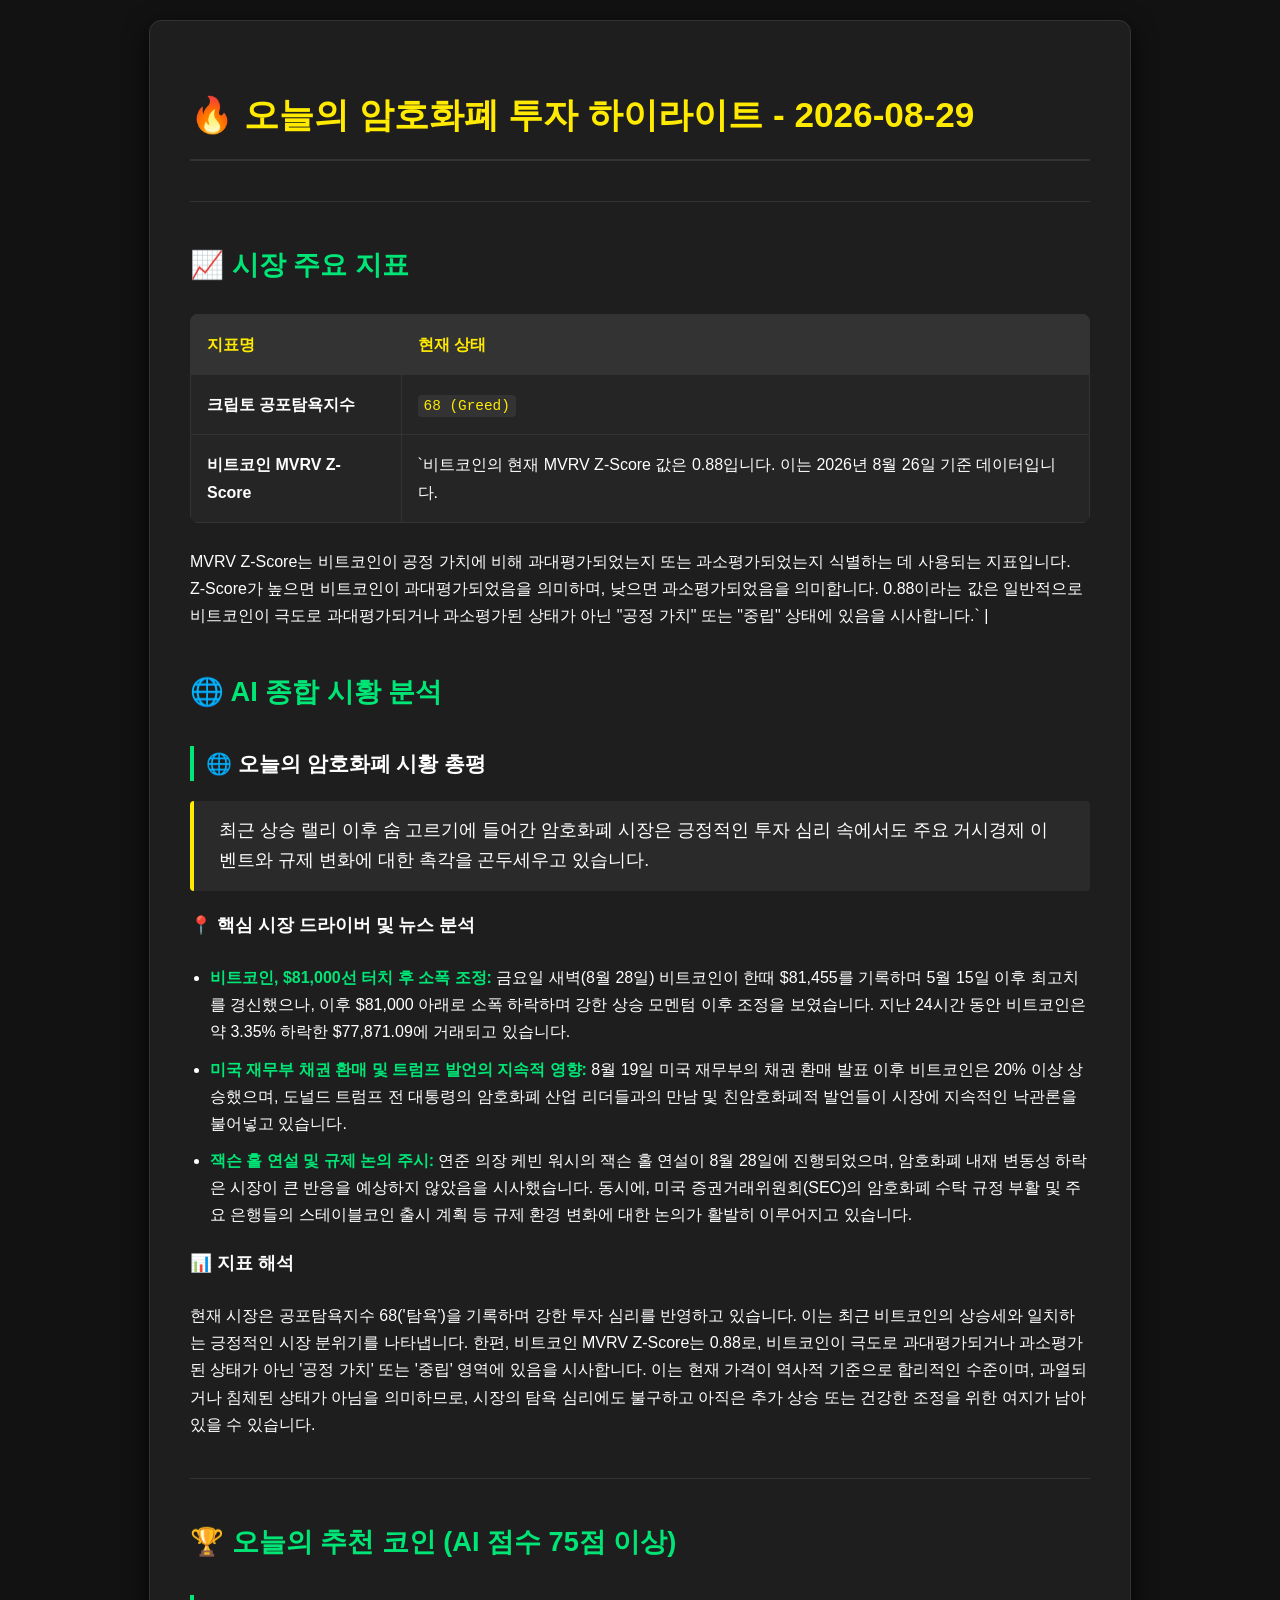
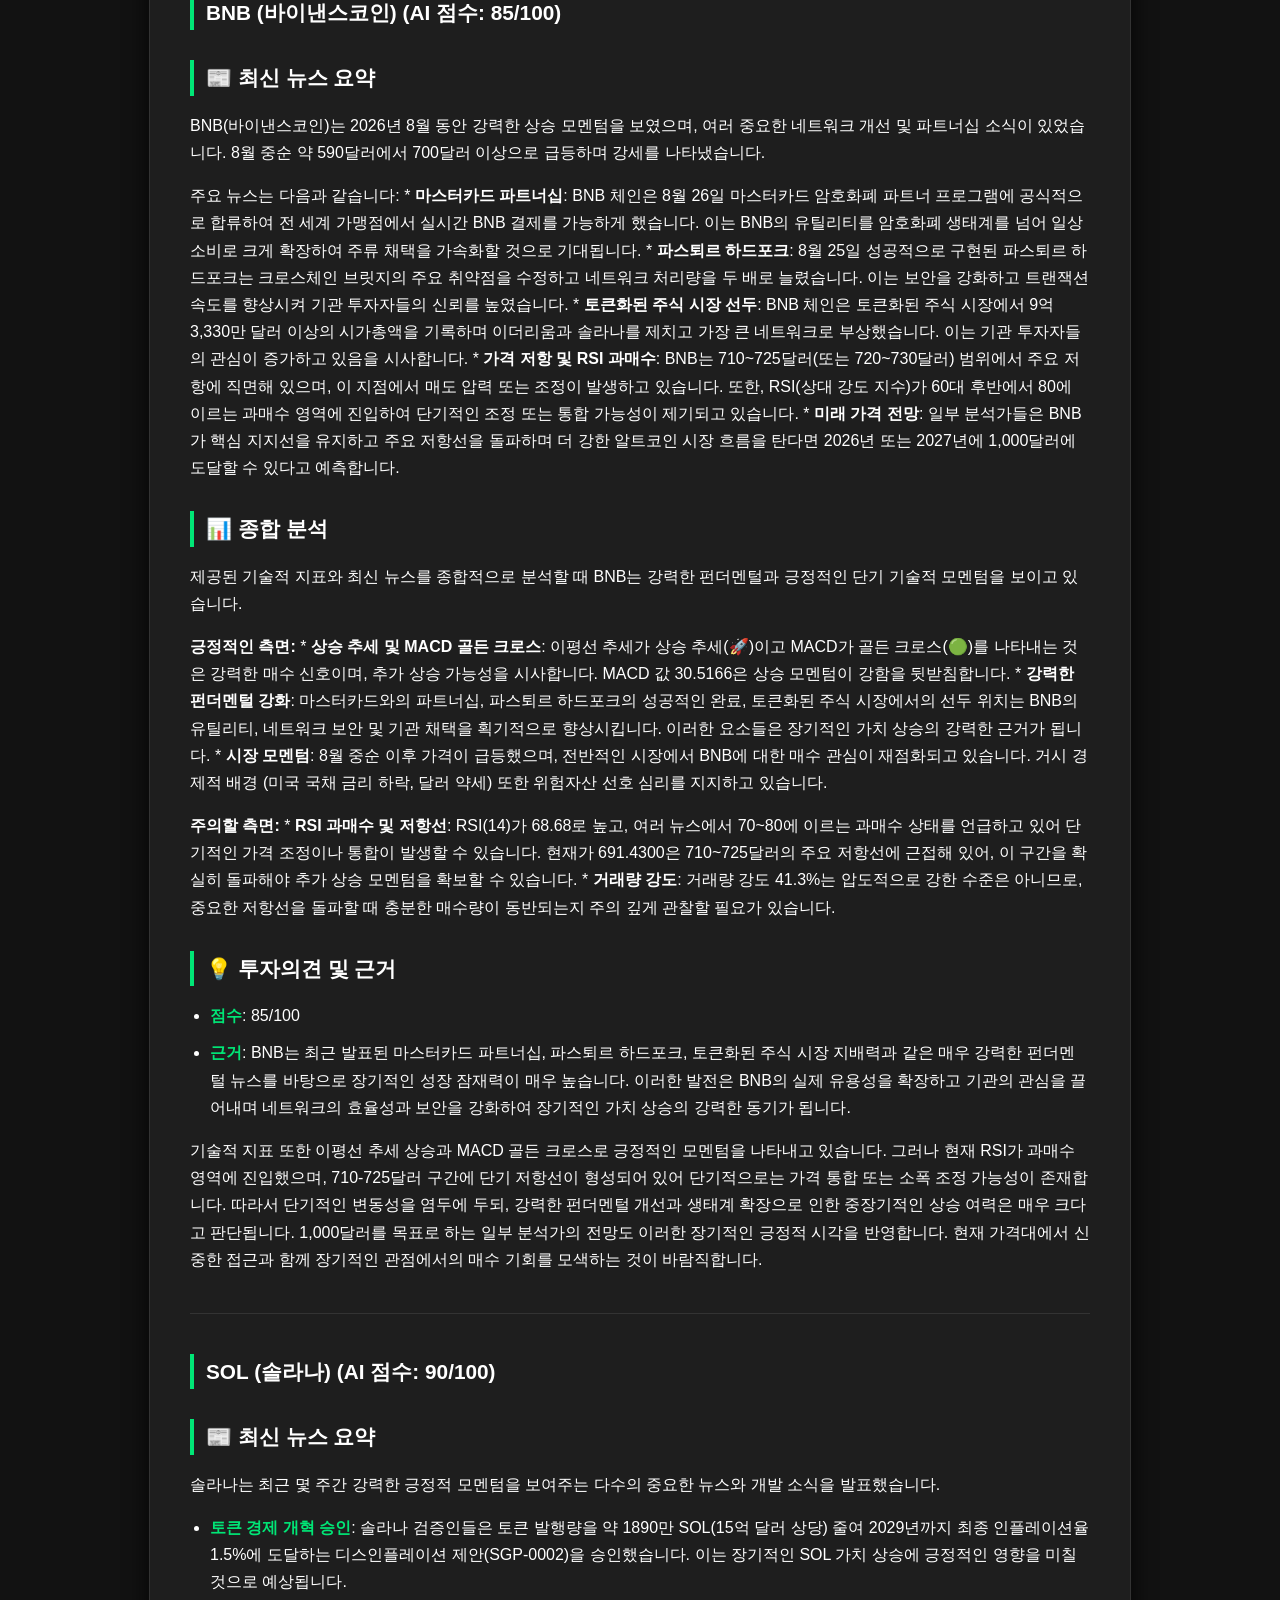
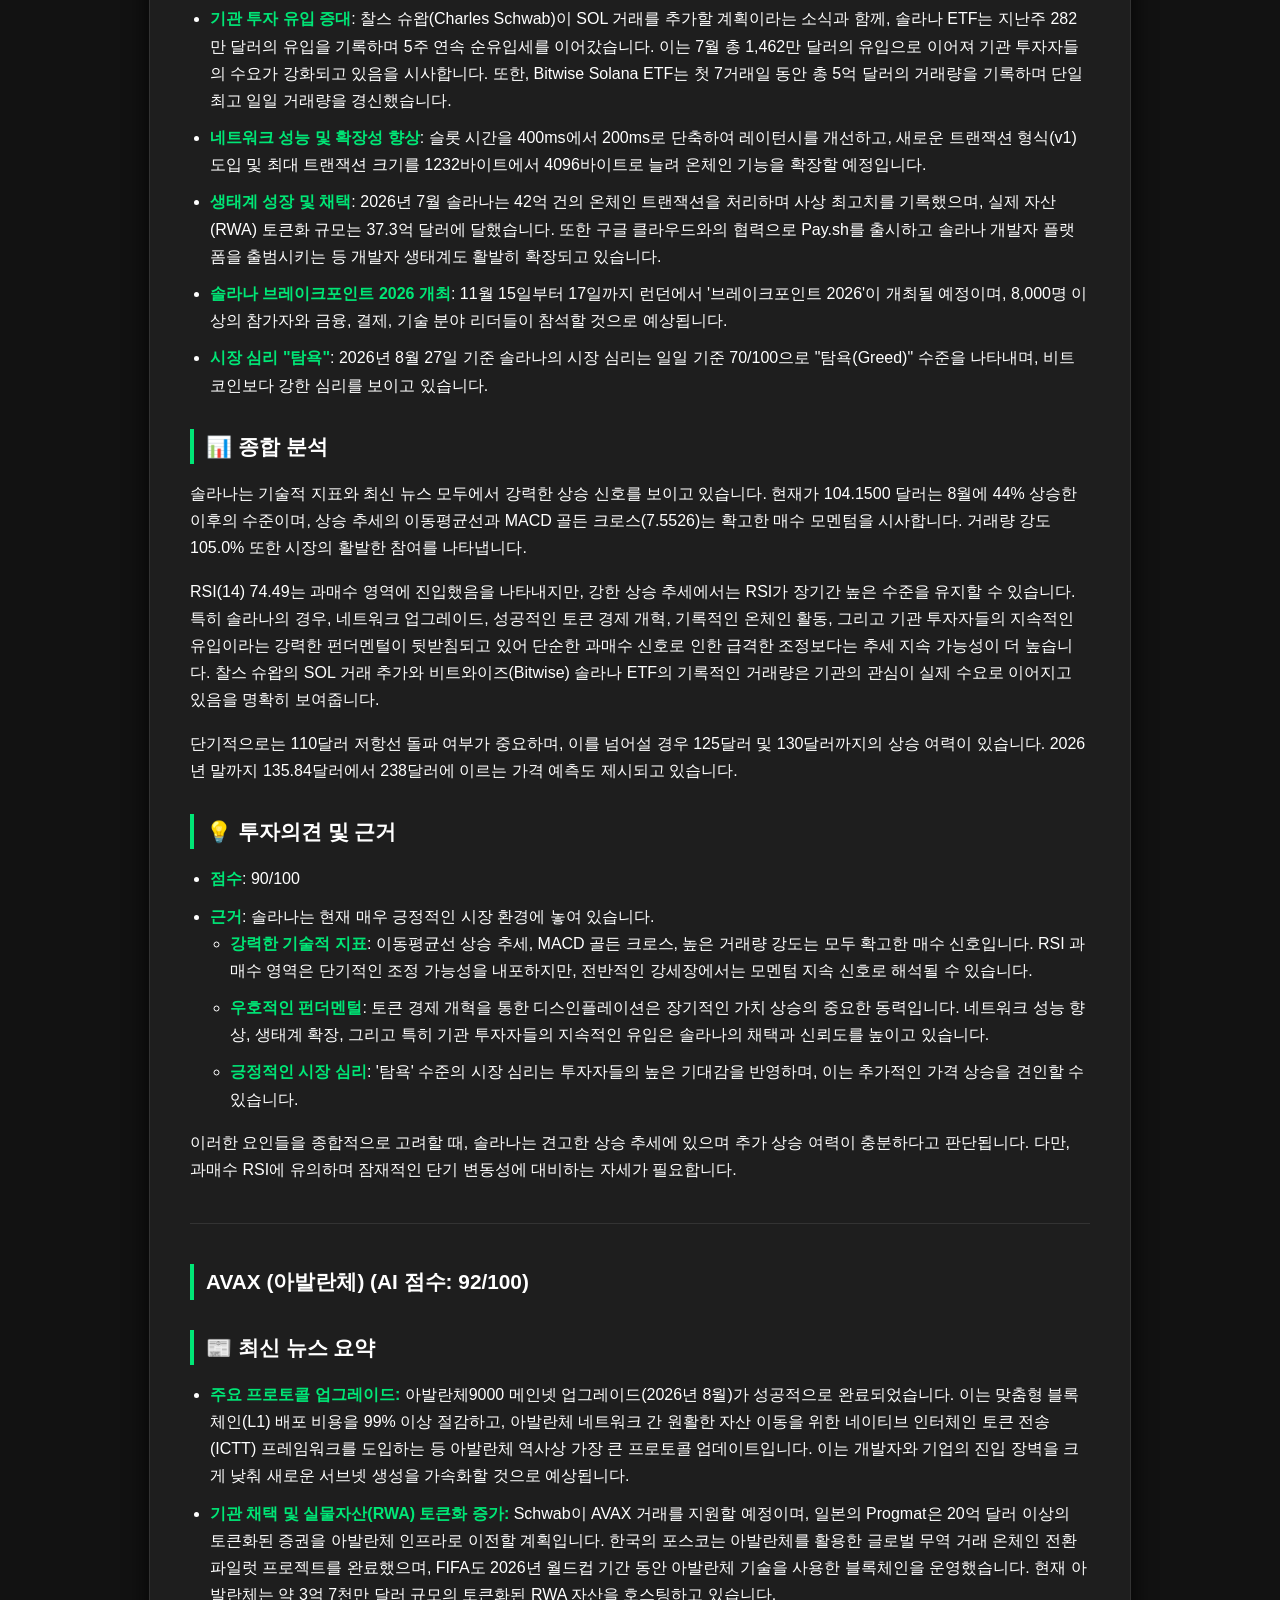
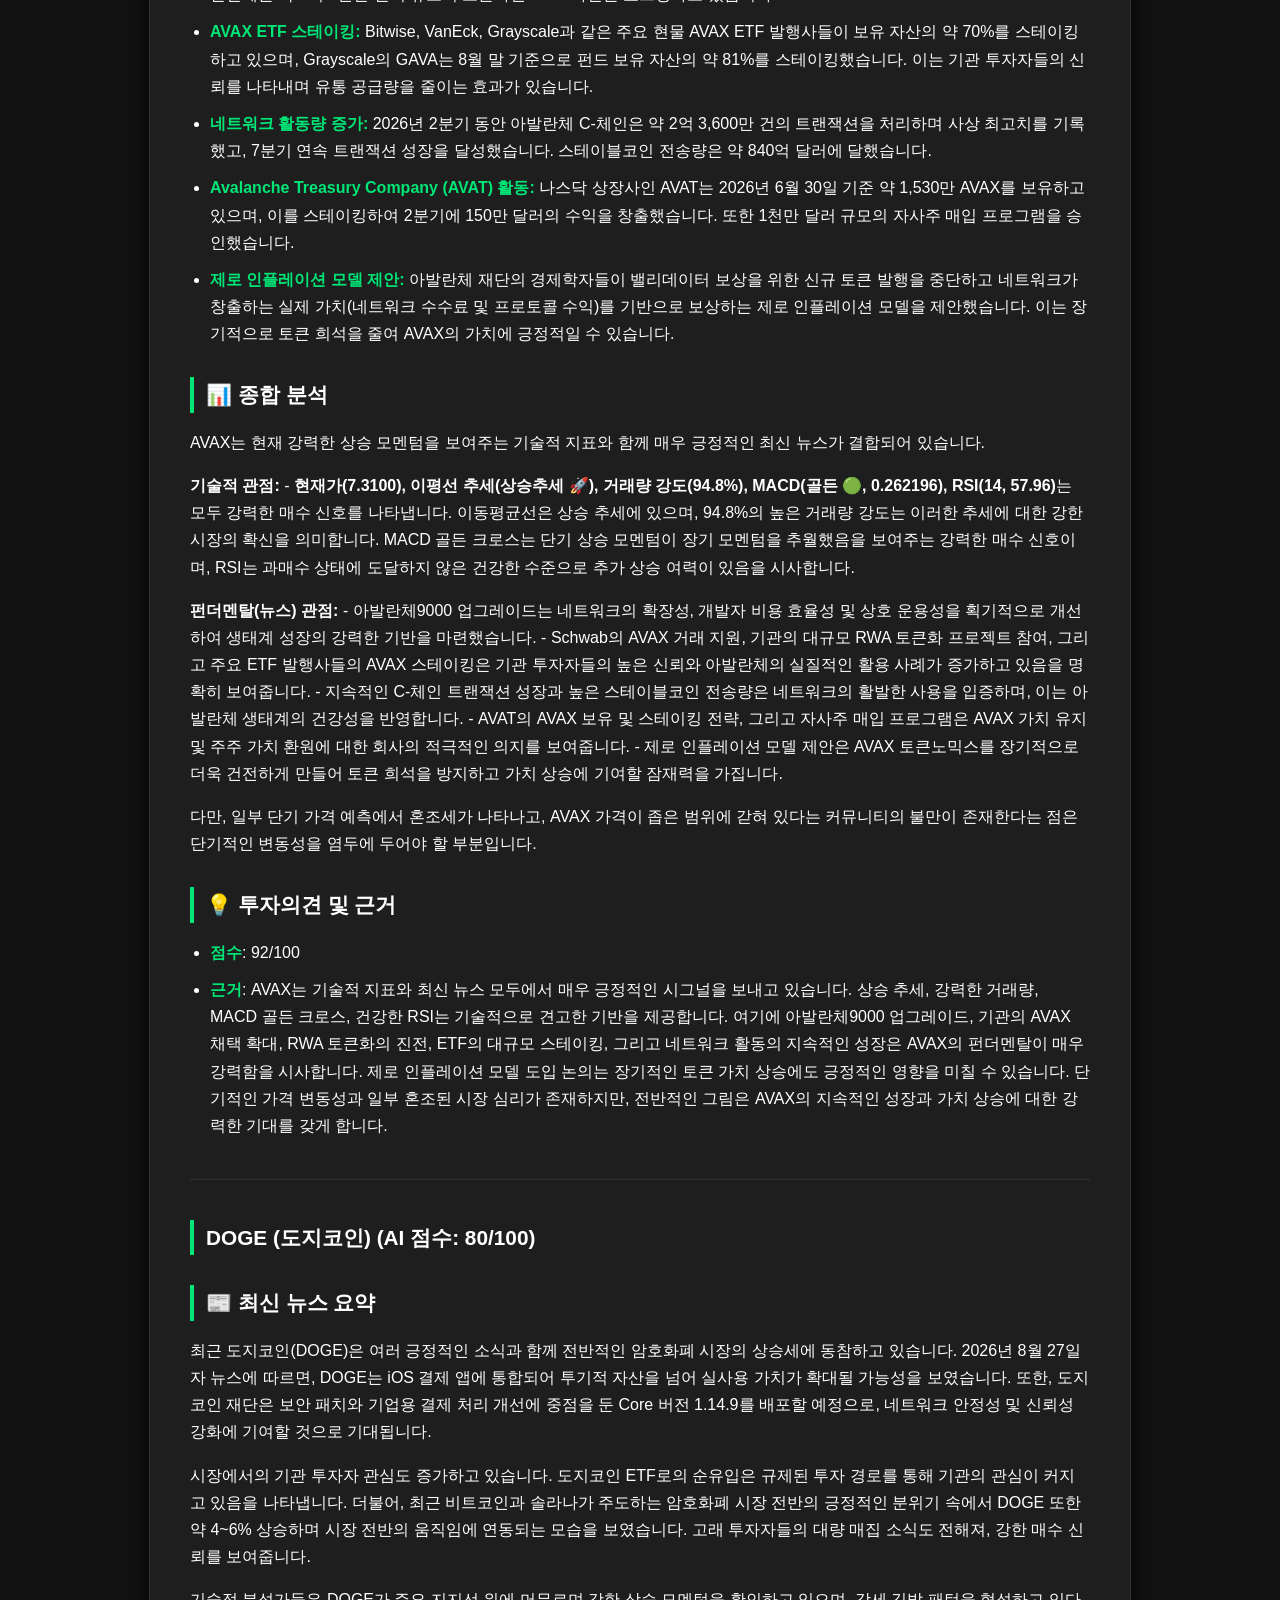
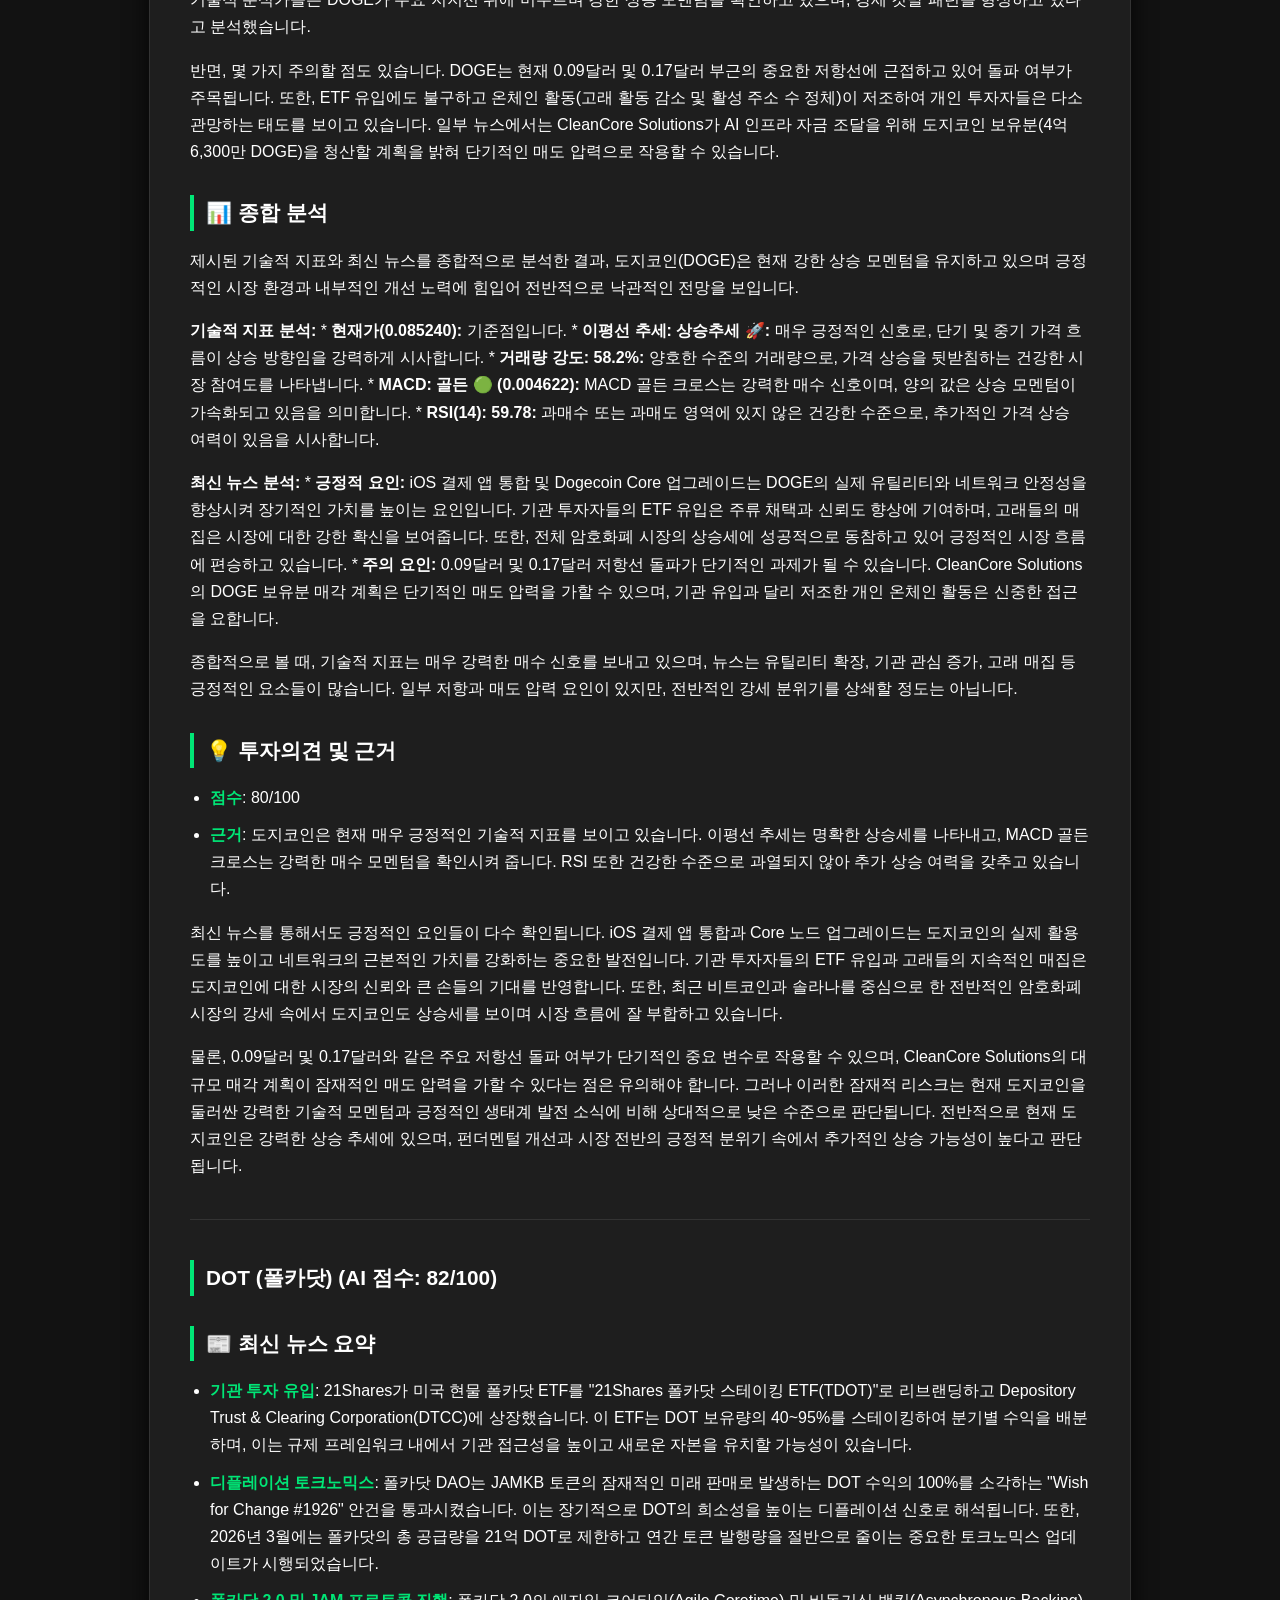
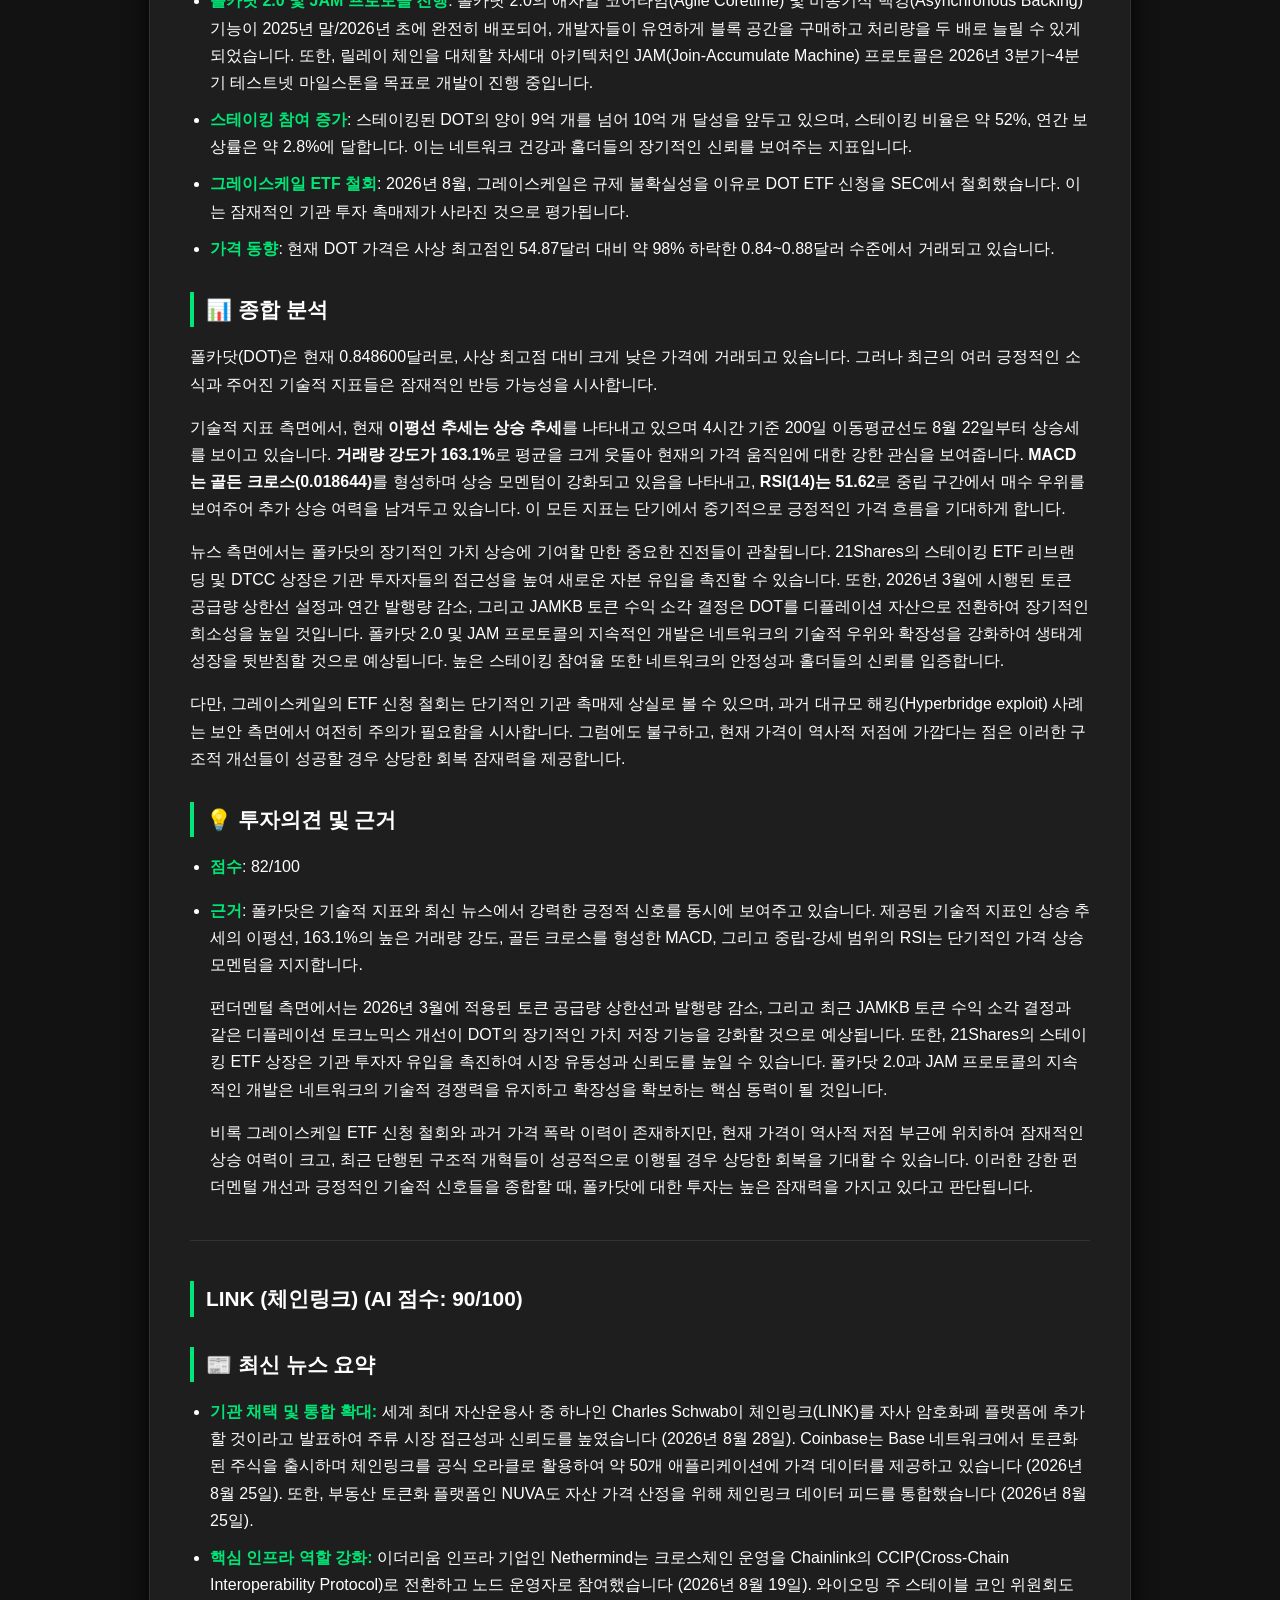
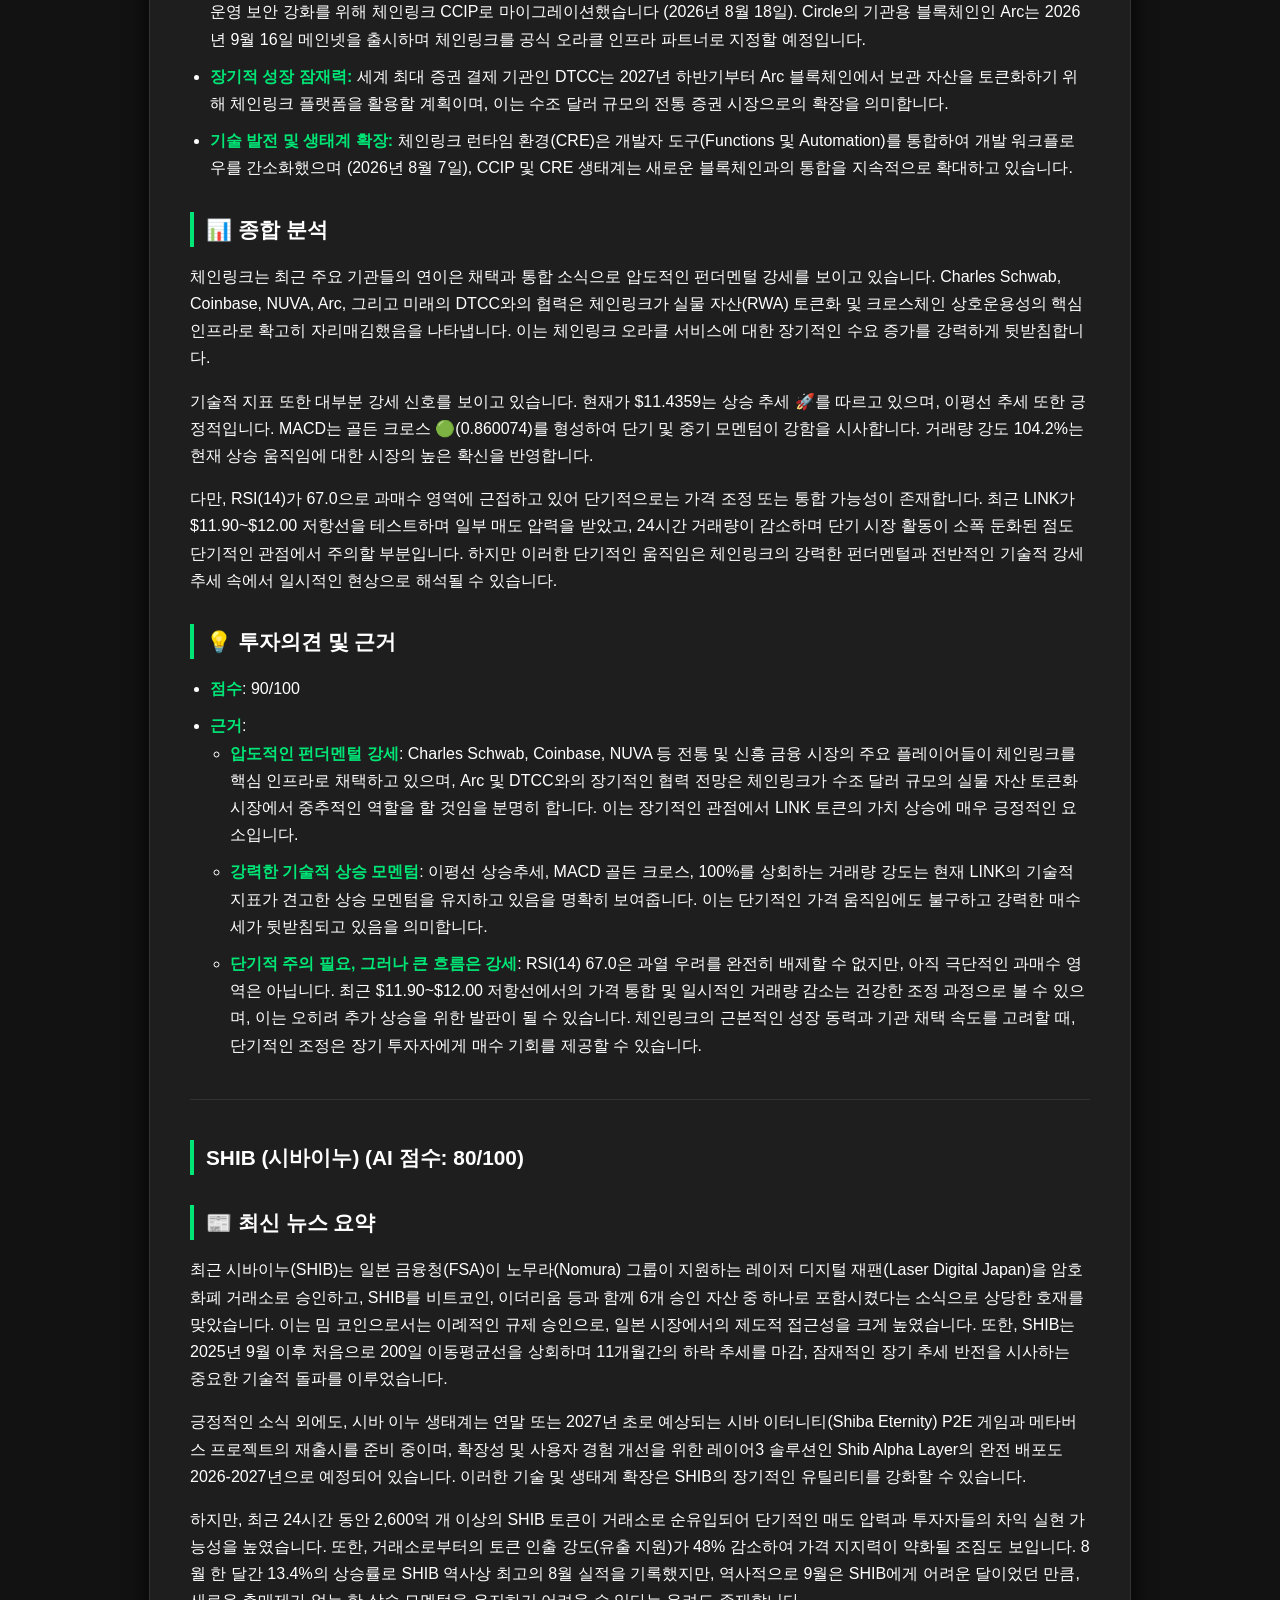
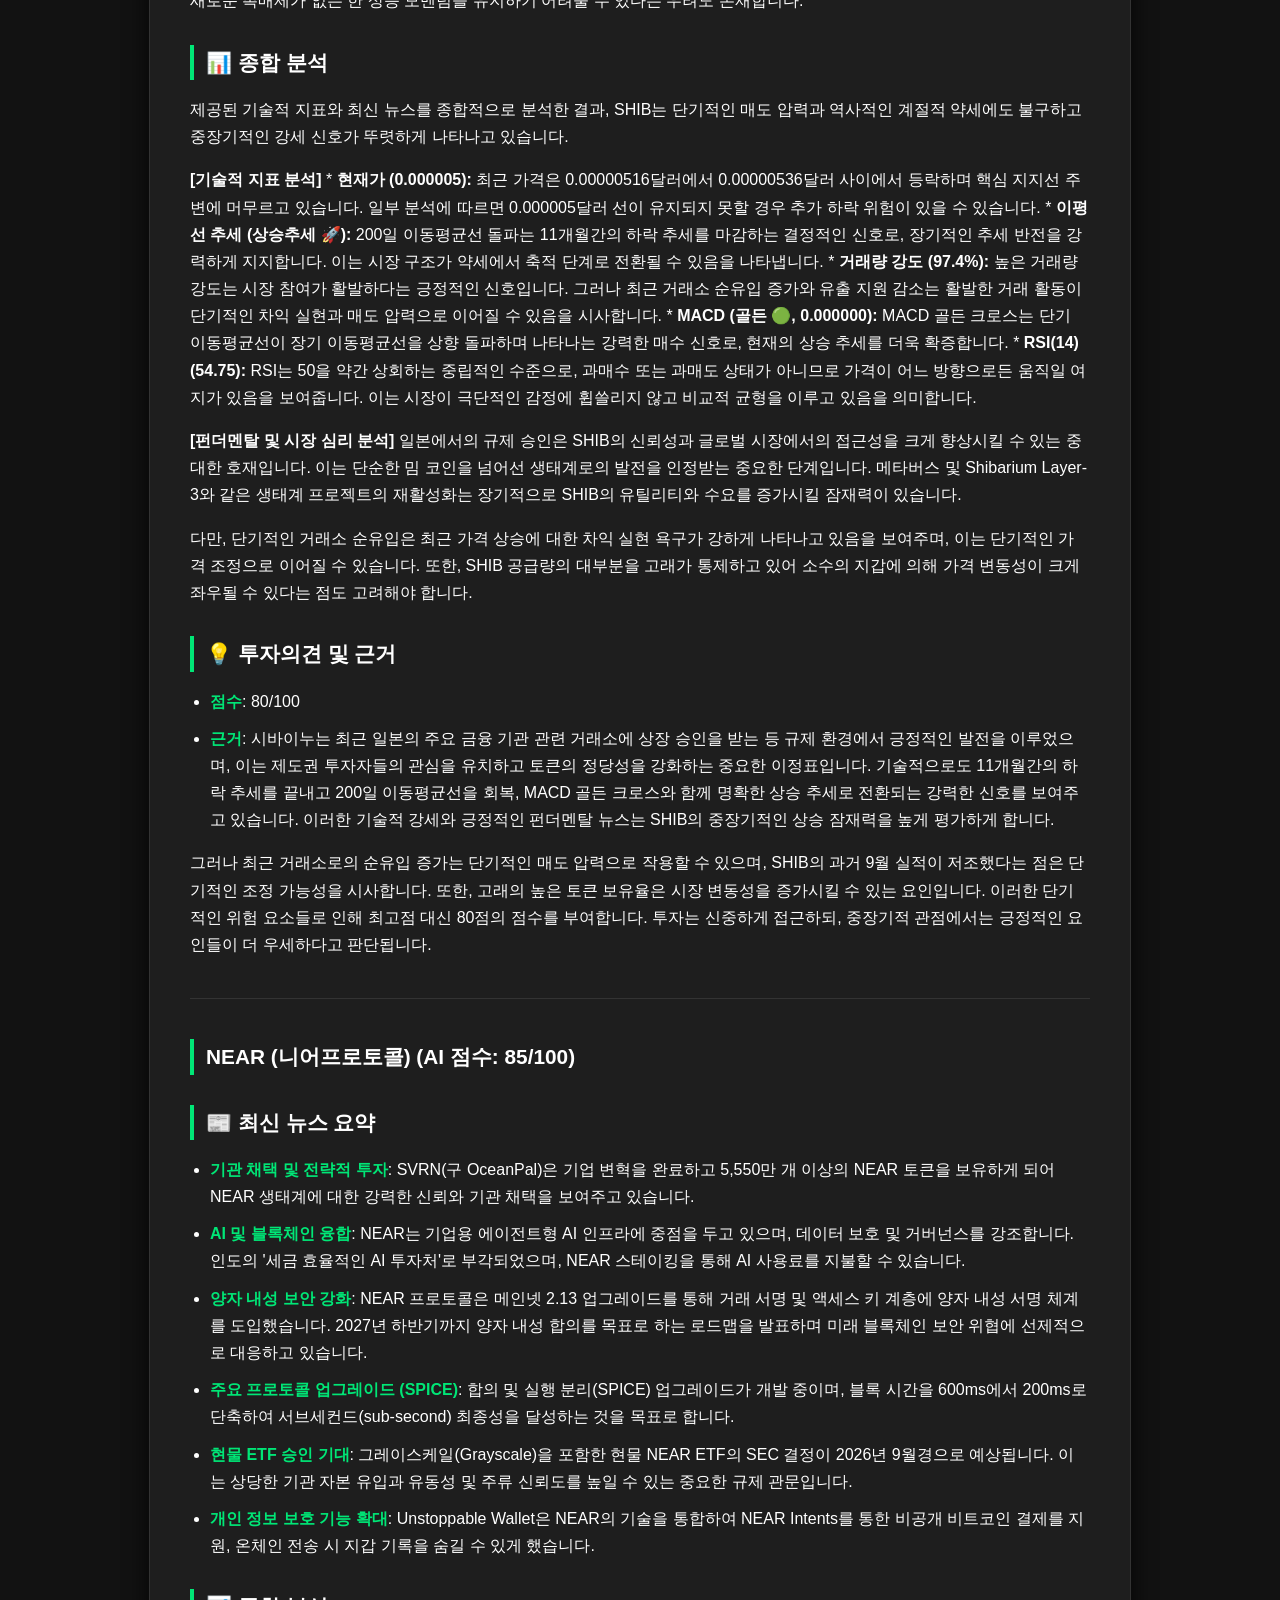
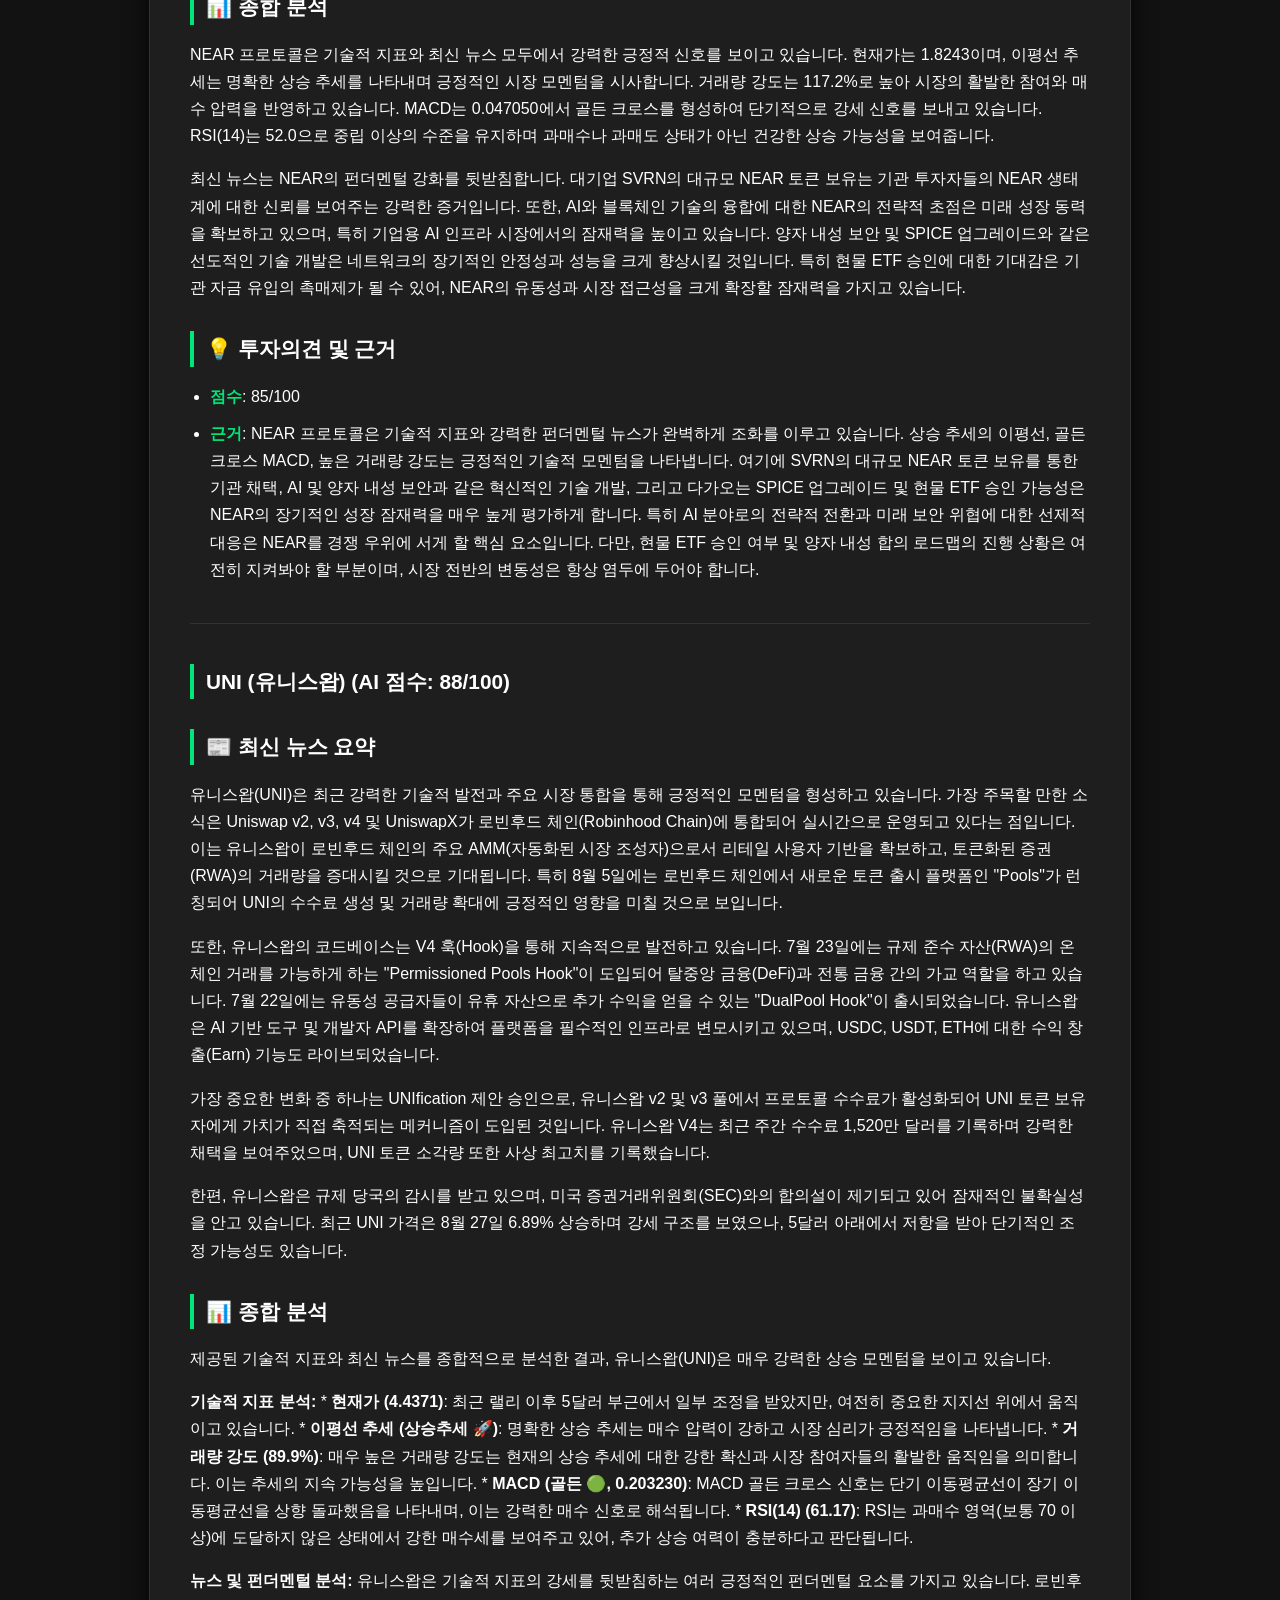
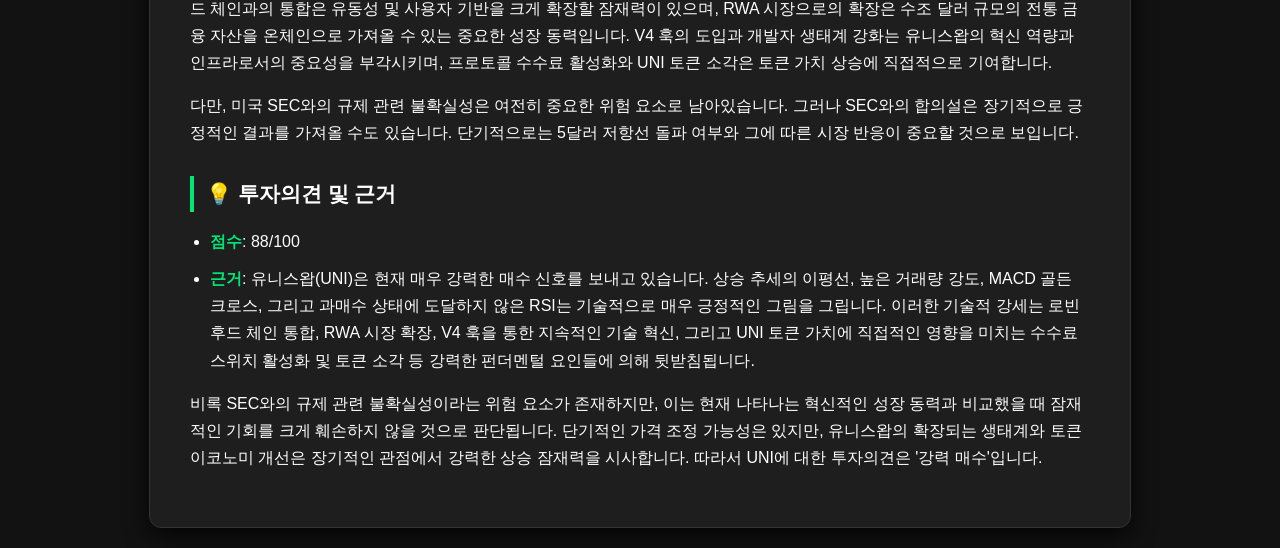
==== index.html @ db409d68 "📝 일일 암호화폐 AI 리포트 및 웹페이지 자동 생성" ====
<!DOCTYPE html>
<html lang="ko">
<head>
    <meta charset="UTF-8">
    <meta name="viewport" content="width=device-width, initial-scale=1.0">
    <title>Crypto Report - 2026-08-29</title>
    <style>
    @charset "UTF-8";
/* 가독성 극대화 프리미엄 다크모드 (블루 제거) */
/* 눈이 편안한 깊은 다크 그레이 */
/* 리포트 카드 배경 */
/* 쨍한 흰색 (본문 가독성 최고) */
/* 부연 설명용 회색 */
/* 형광 민트 (제목 및 강조 포인트) */
/* 포인트 옐로우 (중요 데이터) */
/* 거슬리지 않는 구분선 */
body {
  font-family: 'Pretendard', -apple-system, BlinkMacSystemFont, "Segoe UI", Roboto, Helvetica, Arial, sans-serif;
  background-color: #121212;
  color: #ffffff;
  line-height: 1.7;
  margin: 0;
  padding: 20px;
  display: flex;
  justify-content: center; }

.container {
  max-width: 900px;
  width: 100%;
  background-color: #1e1e1e;
  padding: 40px;
  border-radius: 12px;
  box-shadow: 0 8px 24px rgba(0, 0, 0, 0.8);
  border: 1px solid #333333; }

h1 {
  font-size: 2.2rem;
  color: #ffea00;
  /* 메인 타이틀은 눈에 확 띄는 노란색 */
  border-bottom: 2px solid #333333;
  padding-bottom: 15px;
  margin-bottom: 30px; }

h2 {
  font-size: 1.7rem;
  color: #00e676;
  /* 섹션 타이틀은 산뜻한 민트색 */
  margin-top: 40px;
  margin-bottom: 20px;
  display: flex;
  align-items: center; }

h3 {
  font-size: 1.3rem;
  color: #ffffff;
  border-left: 4px solid #00e676;
  /* 텍스트는 흰색, 왼쪽 포인트 줄만 민트색 */
  padding-left: 12px;
  margin-top: 30px;
  margin-bottom: 15px; }

h4 {
  font-size: 1.1rem;
  color: #ffffff;
  margin-top: 20px; }

table {
  width: 100%;
  border-collapse: collapse;
  margin: 25px 0;
  font-size: 1rem;
  background-color: #252525;
  border-radius: 8px;
  overflow: hidden; }
  table th, table td {
    padding: 16px;
    border: 1px solid #333333;
    text-align: left; }
  table th {
    background-color: #333333;
    color: #ffea00;
    font-weight: 600; }
  table td {
    color: #ffffff; }

blockquote {
  border-left: 4px solid #ffea00;
  margin: 20px 0;
  padding: 15px 25px;
  background-color: #2a2a2a;
  border-radius: 4px;
  font-size: 1.1rem;
  color: #ffffff; }
  blockquote > * {
    margin: 0; }

hr {
  border: 0;
  border-top: 1px solid #333333;
  margin: 40px 0; }

ul, ol {
  padding-left: 20px;
  color: #ffffff; }
  ul li, ol li {
    margin-bottom: 10px; }
    ul li strong, ol li strong {
      color: #00e676;
      /* 본문 강조 텍스트는 민트색 */ }

code {
  font-family: 'Fira Code', monospace;
  background-color: #333333;
  color: #ffea00;
  padding: 3px 6px;
  border-radius: 4px;
  font-size: 0.9em; }

    </style>
</head>
<body>
    <div class="container">
        <h1>🔥 오늘의 암호화폐 투자 하이라이트 - 2026-08-29</h1>
<hr />
<h2>📈 시장 주요 지표</h2>
<table>
<thead>
<tr>
<th style="text-align: left;">지표명</th>
<th style="text-align: left;">현재 상태</th>
</tr>
</thead>
<tbody>
<tr>
<td style="text-align: left;"><strong>크립토 공포탐욕지수</strong></td>
<td style="text-align: left;"><code>68 (Greed)</code></td>
</tr>
<tr>
<td style="text-align: left;"><strong>비트코인 MVRV Z-Score</strong></td>
<td style="text-align: left;">`비트코인의 현재 MVRV Z-Score 값은 0.88입니다. 이는 2026년 8월 26일 기준 데이터입니다.</td>
</tr>
</tbody>
</table>
<p>MVRV Z-Score는 비트코인이 공정 가치에 비해 과대평가되었는지 또는 과소평가되었는지 식별하는 데 사용되는 지표입니다. Z-Score가 높으면 비트코인이 과대평가되었음을 의미하며, 낮으면 과소평가되었음을 의미합니다. 0.88이라는 값은 일반적으로 비트코인이 극도로 과대평가되거나 과소평가된 상태가 아닌 "공정 가치" 또는 "중립" 상태에 있음을 시사합니다.` |</p>
<h2>🌐 AI 종합 시황 분석</h2>
<h3>🌐 오늘의 암호화폐 시황 총평</h3>
<blockquote>
<p>최근 상승 랠리 이후 숨 고르기에 들어간 암호화폐 시장은 긍정적인 투자 심리 속에서도 주요 거시경제 이벤트와 규제 변화에 대한 촉각을 곤두세우고 있습니다.</p>
</blockquote>
<h4>📍 핵심 시장 드라이버 및 뉴스 분석</h4>
<ul>
<li><strong>비트코인, $81,000선 터치 후 소폭 조정:</strong> 금요일 새벽(8월 28일) 비트코인이 한때 $81,455를 기록하며 5월 15일 이후 최고치를 경신했으나, 이후 $81,000 아래로 소폭 하락하며 강한 상승 모멘텀 이후 조정을 보였습니다. 지난 24시간 동안 비트코인은 약 3.35% 하락한 $77,871.09에 거래되고 있습니다.</li>
<li><strong>미국 재무부 채권 환매 및 트럼프 발언의 지속적 영향:</strong> 8월 19일 미국 재무부의 채권 환매 발표 이후 비트코인은 20% 이상 상승했으며, 도널드 트럼프 전 대통령의 암호화폐 산업 리더들과의 만남 및 친암호화폐적 발언들이 시장에 지속적인 낙관론을 불어넣고 있습니다.</li>
<li><strong>잭슨 홀 연설 및 규제 논의 주시:</strong> 연준 의장 케빈 워시의 잭슨 홀 연설이 8월 28일에 진행되었으며, 암호화폐 내재 변동성 하락은 시장이 큰 반응을 예상하지 않았음을 시사했습니다. 동시에, 미국 증권거래위원회(SEC)의 암호화폐 수탁 규정 부활 및 주요 은행들의 스테이블코인 출시 계획 등 규제 환경 변화에 대한 논의가 활발히 이루어지고 있습니다.</li>
</ul>
<h4>📊 지표 해석</h4>
<p>현재 시장은 공포탐욕지수 68('탐욕')을 기록하며 강한 투자 심리를 반영하고 있습니다. 이는 최근 비트코인의 상승세와 일치하는 긍정적인 시장 분위기를 나타냅니다. 한편, 비트코인 MVRV Z-Score는 0.88로, 비트코인이 극도로 과대평가되거나 과소평가된 상태가 아닌 '공정 가치' 또는 '중립' 영역에 있음을 시사합니다. 이는 현재 가격이 역사적 기준으로 합리적인 수준이며, 과열되거나 침체된 상태가 아님을 의미하므로, 시장의 탐욕 심리에도 불구하고 아직은 추가 상승 또는 건강한 조정을 위한 여지가 남아있을 수 있습니다.</p>
<hr />
<h2>🏆 오늘의 추천 코인 (AI 점수 75점 이상)</h2>
<h3>BNB (바이낸스코인) (AI 점수: <strong>85/100</strong>)</h3>
<h3>📰 최신 뉴스 요약</h3>
<p>BNB(바이낸스코인)는 2026년 8월 동안 강력한 상승 모멘텀을 보였으며, 여러 중요한 네트워크 개선 및 파트너십 소식이 있었습니다. 8월 중순 약 590달러에서 700달러 이상으로 급등하며 강세를 나타냈습니다.</p>
<p>주요 뉴스는 다음과 같습니다:
*   <strong>마스터카드 파트너십</strong>: BNB 체인은 8월 26일 마스터카드 암호화폐 파트너 프로그램에 공식적으로 합류하여 전 세계 가맹점에서 실시간 BNB 결제를 가능하게 했습니다. 이는 BNB의 유틸리티를 암호화폐 생태계를 넘어 일상 소비로 크게 확장하여 주류 채택을 가속화할 것으로 기대됩니다.
*   <strong>파스퇴르 하드포크</strong>: 8월 25일 성공적으로 구현된 파스퇴르 하드포크는 크로스체인 브릿지의 주요 취약점을 수정하고 네트워크 처리량을 두 배로 늘렸습니다. 이는 보안을 강화하고 트랜잭션 속도를 향상시켜 기관 투자자들의 신뢰를 높였습니다.
*   <strong>토큰화된 주식 시장 선두</strong>: BNB 체인은 토큰화된 주식 시장에서 9억 3,330만 달러 이상의 시가총액을 기록하며 이더리움과 솔라나를 제치고 가장 큰 네트워크로 부상했습니다. 이는 기관 투자자들의 관심이 증가하고 있음을 시사합니다.
*   <strong>가격 저항 및 RSI 과매수</strong>: BNB는 710~725달러(또는 720~730달러) 범위에서 주요 저항에 직면해 있으며, 이 지점에서 매도 압력 또는 조정이 발생하고 있습니다. 또한, RSI(상대 강도 지수)가 60대 후반에서 80에 이르는 과매수 영역에 진입하여 단기적인 조정 또는 통합 가능성이 제기되고 있습니다.
*   <strong>미래 가격 전망</strong>: 일부 분석가들은 BNB가 핵심 지지선을 유지하고 주요 저항선을 돌파하며 더 강한 알트코인 시장 흐름을 탄다면 2026년 또는 2027년에 1,000달러에 도달할 수 있다고 예측합니다.</p>
<h3>📊 종합 분석</h3>
<p>제공된 기술적 지표와 최신 뉴스를 종합적으로 분석할 때 BNB는 강력한 펀더멘털과 긍정적인 단기 기술적 모멘텀을 보이고 있습니다.</p>
<p><strong>긍정적인 측면:</strong>
*   <strong>상승 추세 및 MACD 골든 크로스</strong>: 이평선 추세가 상승 추세(🚀)이고 MACD가 골든 크로스(🟢)를 나타내는 것은 강력한 매수 신호이며, 추가 상승 가능성을 시사합니다. MACD 값 30.5166은 상승 모멘텀이 강함을 뒷받침합니다.
*   <strong>강력한 펀더멘털 강화</strong>: 마스터카드와의 파트너십, 파스퇴르 하드포크의 성공적인 완료, 토큰화된 주식 시장에서의 선두 위치는 BNB의 유틸리티, 네트워크 보안 및 기관 채택을 획기적으로 향상시킵니다. 이러한 요소들은 장기적인 가치 상승의 강력한 근거가 됩니다.
*   <strong>시장 모멘텀</strong>: 8월 중순 이후 가격이 급등했으며, 전반적인 시장에서 BNB에 대한 매수 관심이 재점화되고 있습니다. 거시 경제적 배경 (미국 국채 금리 하락, 달러 약세) 또한 위험자산 선호 심리를 지지하고 있습니다.</p>
<p><strong>주의할 측면:</strong>
*   <strong>RSI 과매수 및 저항선</strong>: RSI(14)가 68.68로 높고, 여러 뉴스에서 70~80에 이르는 과매수 상태를 언급하고 있어 단기적인 가격 조정이나 통합이 발생할 수 있습니다. 현재가 691.4300은 710~725달러의 주요 저항선에 근접해 있어, 이 구간을 확실히 돌파해야 추가 상승 모멘텀을 확보할 수 있습니다.
*   <strong>거래량 강도</strong>: 거래량 강도 41.3%는 압도적으로 강한 수준은 아니므로, 중요한 저항선을 돌파할 때 충분한 매수량이 동반되는지 주의 깊게 관찰할 필요가 있습니다.</p>
<h3>💡 투자의견 및 근거</h3>
<ul>
<li><strong>점수</strong>: 85/100</li>
<li><strong>근거</strong>: BNB는 최근 발표된 마스터카드 파트너십, 파스퇴르 하드포크, 토큰화된 주식 시장 지배력과 같은 매우 강력한 펀더멘털 뉴스를 바탕으로 장기적인 성장 잠재력이 매우 높습니다. 이러한 발전은 BNB의 실제 유용성을 확장하고 기관의 관심을 끌어내며 네트워크의 효율성과 보안을 강화하여 장기적인 가치 상승의 강력한 동기가 됩니다.</li>
</ul>
<p>기술적 지표 또한 이평선 추세 상승과 MACD 골든 크로스로 긍정적인 모멘텀을 나타내고 있습니다. 그러나 현재 RSI가 과매수 영역에 진입했으며, 710-725달러 구간에 단기 저항선이 형성되어 있어 단기적으로는 가격 통합 또는 소폭 조정 가능성이 존재합니다. 따라서 단기적인 변동성을 염두에 두되, 강력한 펀더멘털 개선과 생태계 확장으로 인한 중장기적인 상승 여력은 매우 크다고 판단됩니다. 1,000달러를 목표로 하는 일부 분석가의 전망도 이러한 장기적인 긍정적 시각을 반영합니다. 현재 가격대에서 신중한 접근과 함께 장기적인 관점에서의 매수 기회를 모색하는 것이 바람직합니다.</p>
<hr />
<h3>SOL (솔라나) (AI 점수: <strong>90/100</strong>)</h3>
<h3>📰 최신 뉴스 요약</h3>
<p>솔라나는 최근 몇 주간 강력한 긍정적 모멘텀을 보여주는 다수의 중요한 뉴스와 개발 소식을 발표했습니다.</p>
<ul>
<li><strong>토큰 경제 개혁 승인</strong>: 솔라나 검증인들은 토큰 발행량을 약 1890만 SOL(15억 달러 상당) 줄여 2029년까지 최종 인플레이션율 1.5%에 도달하는 디스인플레이션 제안(SGP-0002)을 승인했습니다. 이는 장기적인 SOL 가치 상승에 긍정적인 영향을 미칠 것으로 예상됩니다.</li>
<li><strong>기관 투자 유입 증대</strong>: 찰스 슈왑(Charles Schwab)이 SOL 거래를 추가할 계획이라는 소식과 함께, 솔라나 ETF는 지난주 282만 달러의 유입을 기록하며 5주 연속 순유입세를 이어갔습니다. 이는 7월 총 1,462만 달러의 유입으로 이어져 기관 투자자들의 수요가 강화되고 있음을 시사합니다. 또한, Bitwise Solana ETF는 첫 7거래일 동안 총 5억 달러의 거래량을 기록하며 단일 최고 일일 거래량을 경신했습니다.</li>
<li><strong>네트워크 성능 및 확장성 향상</strong>: 슬롯 시간을 400ms에서 200ms로 단축하여 레이턴시를 개선하고, 새로운 트랜잭션 형식(v1) 도입 및 최대 트랜잭션 크기를 1232바이트에서 4096바이트로 늘려 온체인 기능을 확장할 예정입니다.</li>
<li><strong>생태계 성장 및 채택</strong>: 2026년 7월 솔라나는 42억 건의 온체인 트랜잭션을 처리하며 사상 최고치를 기록했으며, 실제 자산(RWA) 토큰화 규모는 37.3억 달러에 달했습니다. 또한 구글 클라우드와의 협력으로 Pay.sh를 출시하고 솔라나 개발자 플랫폼을 출범시키는 등 개발자 생태계도 활발히 확장되고 있습니다.</li>
<li><strong>솔라나 브레이크포인트 2026 개최</strong>: 11월 15일부터 17일까지 런던에서 '브레이크포인트 2026'이 개최될 예정이며, 8,000명 이상의 참가자와 금융, 결제, 기술 분야 리더들이 참석할 것으로 예상됩니다.</li>
<li><strong>시장 심리 "탐욕"</strong>: 2026년 8월 27일 기준 솔라나의 시장 심리는 일일 기준 70/100으로 "탐욕(Greed)" 수준을 나타내며, 비트코인보다 강한 심리를 보이고 있습니다.</li>
</ul>
<h3>📊 종합 분석</h3>
<p>솔라나는 기술적 지표와 최신 뉴스 모두에서 강력한 상승 신호를 보이고 있습니다. 현재가 104.1500 달러는 8월에 44% 상승한 이후의 수준이며, 상승 추세의 이동평균선과 MACD 골든 크로스(7.5526)는 확고한 매수 모멘텀을 시사합니다. 거래량 강도 105.0% 또한 시장의 활발한 참여를 나타냅니다.</p>
<p>RSI(14) 74.49는 과매수 영역에 진입했음을 나타내지만, 강한 상승 추세에서는 RSI가 장기간 높은 수준을 유지할 수 있습니다. 특히 솔라나의 경우, 네트워크 업그레이드, 성공적인 토큰 경제 개혁, 기록적인 온체인 활동, 그리고 기관 투자자들의 지속적인 유입이라는 강력한 펀더멘털이 뒷받침되고 있어 단순한 과매수 신호로 인한 급격한 조정보다는 추세 지속 가능성이 더 높습니다. 찰스 슈왑의 SOL 거래 추가와 비트와이즈(Bitwise) 솔라나 ETF의 기록적인 거래량은 기관의 관심이 실제 수요로 이어지고 있음을 명확히 보여줍니다.</p>
<p>단기적으로는 110달러 저항선 돌파 여부가 중요하며, 이를 넘어설 경우 125달러 및 130달러까지의 상승 여력이 있습니다. 2026년 말까지 135.84달러에서 238달러에 이르는 가격 예측도 제시되고 있습니다.</p>
<h3>💡 투자의견 및 근거</h3>
<ul>
<li><strong>점수</strong>: 90/100</li>
<li><strong>근거</strong>: 솔라나는 현재 매우 긍정적인 시장 환경에 놓여 있습니다.<ul>
<li><strong>강력한 기술적 지표</strong>: 이동평균선 상승 추세, MACD 골든 크로스, 높은 거래량 강도는 모두 확고한 매수 신호입니다. RSI 과매수 영역은 단기적인 조정 가능성을 내포하지만, 전반적인 강세장에서는 모멘텀 지속 신호로 해석될 수 있습니다.</li>
<li><strong>우호적인 펀더멘털</strong>: 토큰 경제 개혁을 통한 디스인플레이션은 장기적인 가치 상승의 중요한 동력입니다. 네트워크 성능 향상, 생태계 확장, 그리고 특히 기관 투자자들의 지속적인 유입은 솔라나의 채택과 신뢰도를 높이고 있습니다.</li>
<li><strong>긍정적인 시장 심리</strong>: '탐욕' 수준의 시장 심리는 투자자들의 높은 기대감을 반영하며, 이는 추가적인 가격 상승을 견인할 수 있습니다.</li>
</ul>
</li>
</ul>
<p>이러한 요인들을 종합적으로 고려할 때, 솔라나는 견고한 상승 추세에 있으며 추가 상승 여력이 충분하다고 판단됩니다. 다만, 과매수 RSI에 유의하며 잠재적인 단기 변동성에 대비하는 자세가 필요합니다.</p>
<hr />
<h3>AVAX (아발란체) (AI 점수: <strong>92/100</strong>)</h3>
<h3>📰 최신 뉴스 요약</h3>
<ul>
<li><strong>주요 프로토콜 업그레이드:</strong> 아발란체9000 메인넷 업그레이드(2026년 8월)가 성공적으로 완료되었습니다. 이는 맞춤형 블록체인(L1) 배포 비용을 99% 이상 절감하고, 아발란체 네트워크 간 원활한 자산 이동을 위한 네이티브 인터체인 토큰 전송(ICTT) 프레임워크를 도입하는 등 아발란체 역사상 가장 큰 프로토콜 업데이트입니다. 이는 개발자와 기업의 진입 장벽을 크게 낮춰 새로운 서브넷 생성을 가속화할 것으로 예상됩니다.</li>
<li><strong>기관 채택 및 실물자산(RWA) 토큰화 증가:</strong> Schwab이 AVAX 거래를 지원할 예정이며, 일본의 Progmat은 20억 달러 이상의 토큰화된 증권을 아발란체 인프라로 이전할 계획입니다. 한국의 포스코는 아발란체를 활용한 글로벌 무역 거래 온체인 전환 파일럿 프로젝트를 완료했으며, FIFA도 2026년 월드컵 기간 동안 아발란체 기술을 사용한 블록체인을 운영했습니다. 현재 아발란체는 약 3억 7천만 달러 규모의 토큰화된 RWA 자산을 호스팅하고 있습니다.</li>
<li><strong>AVAX ETF 스테이킹:</strong> Bitwise, VanEck, Grayscale과 같은 주요 현물 AVAX ETF 발행사들이 보유 자산의 약 70%를 스테이킹하고 있으며, Grayscale의 GAVA는 8월 말 기준으로 펀드 보유 자산의 약 81%를 스테이킹했습니다. 이는 기관 투자자들의 신뢰를 나타내며 유통 공급량을 줄이는 효과가 있습니다.</li>
<li><strong>네트워크 활동량 증가:</strong> 2026년 2분기 동안 아발란체 C-체인은 약 2억 3,600만 건의 트랜잭션을 처리하며 사상 최고치를 기록했고, 7분기 연속 트랜잭션 성장을 달성했습니다. 스테이블코인 전송량은 약 840억 달러에 달했습니다.</li>
<li><strong>Avalanche Treasury Company (AVAT) 활동:</strong> 나스닥 상장사인 AVAT는 2026년 6월 30일 기준 약 1,530만 AVAX를 보유하고 있으며, 이를 스테이킹하여 2분기에 150만 달러의 수익을 창출했습니다. 또한 1천만 달러 규모의 자사주 매입 프로그램을 승인했습니다.</li>
<li><strong>제로 인플레이션 모델 제안:</strong> 아발란체 재단의 경제학자들이 밸리데이터 보상을 위한 신규 토큰 발행을 중단하고 네트워크가 창출하는 실제 가치(네트워크 수수료 및 프로토콜 수익)를 기반으로 보상하는 제로 인플레이션 모델을 제안했습니다. 이는 장기적으로 토큰 희석을 줄여 AVAX의 가치에 긍정적일 수 있습니다.</li>
</ul>
<h3>📊 종합 분석</h3>
<p>AVAX는 현재 강력한 상승 모멘텀을 보여주는 기술적 지표와 함께 매우 긍정적인 최신 뉴스가 결합되어 있습니다.</p>
<p><strong>기술적 관점:</strong>
-   <strong>현재가(7.3100), 이평선 추세(상승추세 🚀), 거래량 강도(94.8%), MACD(골든 🟢, 0.262196), RSI(14, 57.96)</strong>는 모두 강력한 매수 신호를 나타냅니다. 이동평균선은 상승 추세에 있으며, 94.8%의 높은 거래량 강도는 이러한 추세에 대한 강한 시장의 확신을 의미합니다. MACD 골든 크로스는 단기 상승 모멘텀이 장기 모멘텀을 추월했음을 보여주는 강력한 매수 신호이며, RSI는 과매수 상태에 도달하지 않은 건강한 수준으로 추가 상승 여력이 있음을 시사합니다.</p>
<p><strong>펀더멘탈(뉴스) 관점:</strong>
-   아발란체9000 업그레이드는 네트워크의 확장성, 개발자 비용 효율성 및 상호 운용성을 획기적으로 개선하여 생태계 성장의 강력한 기반을 마련했습니다.
-   Schwab의 AVAX 거래 지원, 기관의 대규모 RWA 토큰화 프로젝트 참여, 그리고 주요 ETF 발행사들의 AVAX 스테이킹은 기관 투자자들의 높은 신뢰와 아발란체의 실질적인 활용 사례가 증가하고 있음을 명확히 보여줍니다.
-   지속적인 C-체인 트랜잭션 성장과 높은 스테이블코인 전송량은 네트워크의 활발한 사용을 입증하며, 이는 아발란체 생태계의 건강성을 반영합니다.
-   AVAT의 AVAX 보유 및 스테이킹 전략, 그리고 자사주 매입 프로그램은 AVAX 가치 유지 및 주주 가치 환원에 대한 회사의 적극적인 의지를 보여줍니다.
-   제로 인플레이션 모델 제안은 AVAX 토큰노믹스를 장기적으로 더욱 건전하게 만들어 토큰 희석을 방지하고 가치 상승에 기여할 잠재력을 가집니다.</p>
<p>다만, 일부 단기 가격 예측에서 혼조세가 나타나고, AVAX 가격이 좁은 범위에 갇혀 있다는 커뮤니티의 불만이 존재한다는 점은 단기적인 변동성을 염두에 두어야 할 부분입니다.</p>
<h3>💡 투자의견 및 근거</h3>
<ul>
<li><strong>점수</strong>: 92/100</li>
<li><strong>근거</strong>: AVAX는 기술적 지표와 최신 뉴스 모두에서 매우 긍정적인 시그널을 보내고 있습니다. 상승 추세, 강력한 거래량, MACD 골든 크로스, 건강한 RSI는 기술적으로 견고한 기반을 제공합니다. 여기에 아발란체9000 업그레이드, 기관의 AVAX 채택 확대, RWA 토큰화의 진전, ETF의 대규모 스테이킹, 그리고 네트워크 활동의 지속적인 성장은 AVAX의 펀더멘탈이 매우 강력함을 시사합니다. 제로 인플레이션 모델 도입 논의는 장기적인 토큰 가치 상승에도 긍정적인 영향을 미칠 수 있습니다. 단기적인 가격 변동성과 일부 혼조된 시장 심리가 존재하지만, 전반적인 그림은 AVAX의 지속적인 성장과 가치 상승에 대한 강력한 기대를 갖게 합니다.</li>
</ul>
<hr />
<h3>DOGE (도지코인) (AI 점수: <strong>80/100</strong>)</h3>
<h3>📰 최신 뉴스 요약</h3>
<p>최근 도지코인(DOGE)은 여러 긍정적인 소식과 함께 전반적인 암호화폐 시장의 상승세에 동참하고 있습니다. 2026년 8월 27일자 뉴스에 따르면, DOGE는 iOS 결제 앱에 통합되어 투기적 자산을 넘어 실사용 가치가 확대될 가능성을 보였습니다. 또한, 도지코인 재단은 보안 패치와 기업용 결제 처리 개선에 중점을 둔 Core 버전 1.14.9를 배포할 예정으로, 네트워크 안정성 및 신뢰성 강화에 기여할 것으로 기대됩니다.</p>
<p>시장에서의 기관 투자자 관심도 증가하고 있습니다. 도지코인 ETF로의 순유입은 규제된 투자 경로를 통해 기관의 관심이 커지고 있음을 나타냅니다. 더불어, 최근 비트코인과 솔라나가 주도하는 암호화폐 시장 전반의 긍정적인 분위기 속에서 DOGE 또한 약 4~6% 상승하며 시장 전반의 움직임에 연동되는 모습을 보였습니다. 고래 투자자들의 대량 매집 소식도 전해져, 강한 매수 신뢰를 보여줍니다.</p>
<p>기술적 분석가들은 DOGE가 주요 지지선 위에 머무르며 강한 상승 모멘텀을 확인하고 있으며, 강세 깃발 패턴을 형성하고 있다고 분석했습니다.</p>
<p>반면, 몇 가지 주의할 점도 있습니다. DOGE는 현재 0.09달러 및 0.17달러 부근의 중요한 저항선에 근접하고 있어 돌파 여부가 주목됩니다. 또한, ETF 유입에도 불구하고 온체인 활동(고래 활동 감소 및 활성 주소 수 정체)이 저조하여 개인 투자자들은 다소 관망하는 태도를 보이고 있습니다. 일부 뉴스에서는 CleanCore Solutions가 AI 인프라 자금 조달을 위해 도지코인 보유분(4억 6,300만 DOGE)을 청산할 계획을 밝혀 단기적인 매도 압력으로 작용할 수 있습니다.</p>
<h3>📊 종합 분석</h3>
<p>제시된 기술적 지표와 최신 뉴스를 종합적으로 분석한 결과, 도지코인(DOGE)은 현재 강한 상승 모멘텀을 유지하고 있으며 긍정적인 시장 환경과 내부적인 개선 노력에 힘입어 전반적으로 낙관적인 전망을 보입니다.</p>
<p><strong>기술적 지표 분석:</strong>
*   <strong>현재가(0.085240):</strong> 기준점입니다.
*   <strong>이평선 추세: 상승추세 🚀:</strong> 매우 긍정적인 신호로, 단기 및 중기 가격 흐름이 상승 방향임을 강력하게 시사합니다.
*   <strong>거래량 강도: 58.2%:</strong> 양호한 수준의 거래량으로, 가격 상승을 뒷받침하는 건강한 시장 참여도를 나타냅니다.
*   <strong>MACD: 골든 🟢 (0.004622):</strong> MACD 골든 크로스는 강력한 매수 신호이며, 양의 값은 상승 모멘텀이 가속화되고 있음을 의미합니다.
*   <strong>RSI(14): 59.78:</strong> 과매수 또는 과매도 영역에 있지 않은 건강한 수준으로, 추가적인 가격 상승 여력이 있음을 시사합니다.</p>
<p><strong>최신 뉴스 분석:</strong>
*   <strong>긍정적 요인:</strong> iOS 결제 앱 통합 및 Dogecoin Core 업그레이드는 DOGE의 실제 유틸리티와 네트워크 안정성을 향상시켜 장기적인 가치를 높이는 요인입니다. 기관 투자자들의 ETF 유입은 주류 채택과 신뢰도 향상에 기여하며, 고래들의 매집은 시장에 대한 강한 확신을 보여줍니다. 또한, 전체 암호화폐 시장의 상승세에 성공적으로 동참하고 있어 긍정적인 시장 흐름에 편승하고 있습니다.
*   <strong>주의 요인:</strong> 0.09달러 및 0.17달러 저항선 돌파가 단기적인 과제가 될 수 있습니다. CleanCore Solutions의 DOGE 보유분 매각 계획은 단기적인 매도 압력을 가할 수 있으며, 기관 유입과 달리 저조한 개인 온체인 활동은 신중한 접근을 요합니다.</p>
<p>종합적으로 볼 때, 기술적 지표는 매우 강력한 매수 신호를 보내고 있으며, 뉴스는 유틸리티 확장, 기관 관심 증가, 고래 매집 등 긍정적인 요소들이 많습니다. 일부 저항과 매도 압력 요인이 있지만, 전반적인 강세 분위기를 상쇄할 정도는 아닙니다.</p>
<h3>💡 투자의견 및 근거</h3>
<ul>
<li><strong>점수</strong>: 80/100</li>
<li><strong>근거</strong>: 도지코인은 현재 매우 긍정적인 기술적 지표를 보이고 있습니다. 이평선 추세는 명확한 상승세를 나타내고, MACD 골든 크로스는 강력한 매수 모멘텀을 확인시켜 줍니다. RSI 또한 건강한 수준으로 과열되지 않아 추가 상승 여력을 갖추고 있습니다.</li>
</ul>
<p>최신 뉴스를 통해서도 긍정적인 요인들이 다수 확인됩니다. iOS 결제 앱 통합과 Core 노드 업그레이드는 도지코인의 실제 활용도를 높이고 네트워크의 근본적인 가치를 강화하는 중요한 발전입니다. 기관 투자자들의 ETF 유입과 고래들의 지속적인 매집은 도지코인에 대한 시장의 신뢰와 큰 손들의 기대를 반영합니다. 또한, 최근 비트코인과 솔라나를 중심으로 한 전반적인 암호화폐 시장의 강세 속에서 도지코인도 상승세를 보이며 시장 흐름에 잘 부합하고 있습니다.</p>
<p>물론, 0.09달러 및 0.17달러와 같은 주요 저항선 돌파 여부가 단기적인 중요 변수로 작용할 수 있으며, CleanCore Solutions의 대규모 매각 계획이 잠재적인 매도 압력을 가할 수 있다는 점은 유의해야 합니다. 그러나 이러한 잠재적 리스크는 현재 도지코인을 둘러싼 강력한 기술적 모멘텀과 긍정적인 생태계 발전 소식에 비해 상대적으로 낮은 수준으로 판단됩니다. 전반적으로 현재 도지코인은 강력한 상승 추세에 있으며, 펀더멘털 개선과 시장 전반의 긍정적 분위기 속에서 추가적인 상승 가능성이 높다고 판단됩니다.</p>
<hr />
<h3>DOT (폴카닷) (AI 점수: <strong>82/100</strong>)</h3>
<h3>📰 최신 뉴스 요약</h3>
<ul>
<li><strong>기관 투자 유입</strong>: 21Shares가 미국 현물 폴카닷 ETF를 "21Shares 폴카닷 스테이킹 ETF(TDOT)"로 리브랜딩하고 Depository Trust &amp; Clearing Corporation(DTCC)에 상장했습니다. 이 ETF는 DOT 보유량의 40~95%를 스테이킹하여 분기별 수익을 배분하며, 이는 규제 프레임워크 내에서 기관 접근성을 높이고 새로운 자본을 유치할 가능성이 있습니다.</li>
<li><strong>디플레이션 토크노믹스</strong>: 폴카닷 DAO는 JAMKB 토큰의 잠재적인 미래 판매로 발생하는 DOT 수익의 100%를 소각하는 "Wish for Change #1926" 안건을 통과시켰습니다. 이는 장기적으로 DOT의 희소성을 높이는 디플레이션 신호로 해석됩니다. 또한, 2026년 3월에는 폴카닷의 총 공급량을 21억 DOT로 제한하고 연간 토큰 발행량을 절반으로 줄이는 중요한 토크노믹스 업데이트가 시행되었습니다.</li>
<li><strong>폴카닷 2.0 및 JAM 프로토콜 진행</strong>: 폴카닷 2.0의 애자일 코어타임(Agile Coretime) 및 비동기식 백킹(Asynchronous Backing) 기능이 2025년 말/2026년 초에 완전히 배포되어, 개발자들이 유연하게 블록 공간을 구매하고 처리량을 두 배로 늘릴 수 있게 되었습니다. 또한, 릴레이 체인을 대체할 차세대 아키텍처인 JAM(Join-Accumulate Machine) 프로토콜은 2026년 3분기~4분기 테스트넷 마일스톤을 목표로 개발이 진행 중입니다.</li>
<li><strong>스테이킹 참여 증가</strong>: 스테이킹된 DOT의 양이 9억 개를 넘어 10억 개 달성을 앞두고 있으며, 스테이킹 비율은 약 52%, 연간 보상률은 약 2.8%에 달합니다. 이는 네트워크 건강과 홀더들의 장기적인 신뢰를 보여주는 지표입니다.</li>
<li><strong>그레이스케일 ETF 철회</strong>: 2026년 8월, 그레이스케일은 규제 불확실성을 이유로 DOT ETF 신청을 SEC에서 철회했습니다. 이는 잠재적인 기관 투자 촉매제가 사라진 것으로 평가됩니다.</li>
<li><strong>가격 동향</strong>: 현재 DOT 가격은 사상 최고점인 54.87달러 대비 약 98% 하락한 0.84~0.88달러 수준에서 거래되고 있습니다.</li>
</ul>
<h3>📊 종합 분석</h3>
<p>폴카닷(DOT)은 현재 0.848600달러로, 사상 최고점 대비 크게 낮은 가격에 거래되고 있습니다. 그러나 최근의 여러 긍정적인 소식과 주어진 기술적 지표들은 잠재적인 반등 가능성을 시사합니다.</p>
<p>기술적 지표 측면에서, 현재 <strong>이평선 추세는 상승 추세</strong>를 나타내고 있으며 4시간 기준 200일 이동평균선도 8월 22일부터 상승세를 보이고 있습니다. <strong>거래량 강도가 163.1%</strong>로 평균을 크게 웃돌아 현재의 가격 움직임에 대한 강한 관심을 보여줍니다. <strong>MACD는 골든 크로스(0.018644)</strong>를 형성하며 상승 모멘텀이 강화되고 있음을 나타내고, <strong>RSI(14)는 51.62</strong>로 중립 구간에서 매수 우위를 보여주어 추가 상승 여력을 남겨두고 있습니다. 이 모든 지표는 단기에서 중기적으로 긍정적인 가격 흐름을 기대하게 합니다.</p>
<p>뉴스 측면에서는 폴카닷의 장기적인 가치 상승에 기여할 만한 중요한 진전들이 관찰됩니다. 21Shares의 스테이킹 ETF 리브랜딩 및 DTCC 상장은 기관 투자자들의 접근성을 높여 새로운 자본 유입을 촉진할 수 있습니다. 또한, 2026년 3월에 시행된 토큰 공급량 상한선 설정과 연간 발행량 감소, 그리고 JAMKB 토큰 수익 소각 결정은 DOT를 디플레이션 자산으로 전환하여 장기적인 희소성을 높일 것입니다. 폴카닷 2.0 및 JAM 프로토콜의 지속적인 개발은 네트워크의 기술적 우위와 확장성을 강화하여 생태계 성장을 뒷받침할 것으로 예상됩니다. 높은 스테이킹 참여율 또한 네트워크의 안정성과 홀더들의 신뢰를 입증합니다.</p>
<p>다만, 그레이스케일의 ETF 신청 철회는 단기적인 기관 촉매제 상실로 볼 수 있으며, 과거 대규모 해킹(Hyperbridge exploit) 사례는 보안 측면에서 여전히 주의가 필요함을 시사합니다. 그럼에도 불구하고, 현재 가격이 역사적 저점에 가깝다는 점은 이러한 구조적 개선들이 성공할 경우 상당한 회복 잠재력을 제공합니다.</p>
<h3>💡 투자의견 및 근거</h3>
<ul>
<li><strong>점수</strong>: 82/100</li>
<li>
<p><strong>근거</strong>: 폴카닷은 기술적 지표와 최신 뉴스에서 강력한 긍정적 신호를 동시에 보여주고 있습니다. 제공된 기술적 지표인 상승 추세의 이평선, 163.1%의 높은 거래량 강도, 골든 크로스를 형성한 MACD, 그리고 중립-강세 범위의 RSI는 단기적인 가격 상승 모멘텀을 지지합니다.</p>
<p>펀더멘털 측면에서는 2026년 3월에 적용된 토큰 공급량 상한선과 발행량 감소, 그리고 최근 JAMKB 토큰 수익 소각 결정과 같은 디플레이션 토크노믹스 개선이 DOT의 장기적인 가치 저장 기능을 강화할 것으로 예상됩니다. 또한, 21Shares의 스테이킹 ETF 상장은 기관 투자자 유입을 촉진하여 시장 유동성과 신뢰도를 높일 수 있습니다. 폴카닷 2.0과 JAM 프로토콜의 지속적인 개발은 네트워크의 기술적 경쟁력을 유지하고 확장성을 확보하는 핵심 동력이 될 것입니다.</p>
<p>비록 그레이스케일 ETF 신청 철회와 과거 가격 폭락 이력이 존재하지만, 현재 가격이 역사적 저점 부근에 위치하여 잠재적인 상승 여력이 크고, 최근 단행된 구조적 개혁들이 성공적으로 이행될 경우 상당한 회복을 기대할 수 있습니다. 이러한 강한 펀더멘털 개선과 긍정적인 기술적 신호들을 종합할 때, 폴카닷에 대한 투자는 높은 잠재력을 가지고 있다고 판단됩니다.</p>
</li>
</ul>
<hr />
<h3>LINK (체인링크) (AI 점수: <strong>90/100</strong>)</h3>
<h3>📰 최신 뉴스 요약</h3>
<ul>
<li><strong>기관 채택 및 통합 확대:</strong> 세계 최대 자산운용사 중 하나인 Charles Schwab이 체인링크(LINK)를 자사 암호화폐 플랫폼에 추가할 것이라고 발표하여 주류 시장 접근성과 신뢰도를 높였습니다 (2026년 8월 28일). Coinbase는 Base 네트워크에서 토큰화된 주식을 출시하며 체인링크를 공식 오라클로 활용하여 약 50개 애플리케이션에 가격 데이터를 제공하고 있습니다 (2026년 8월 25일). 또한, 부동산 토큰화 플랫폼인 NUVA도 자산 가격 산정을 위해 체인링크 데이터 피드를 통합했습니다 (2026년 8월 25일).</li>
<li><strong>핵심 인프라 역할 강화:</strong> 이더리움 인프라 기업인 Nethermind는 크로스체인 운영을 Chainlink의 CCIP(Cross-Chain Interoperability Protocol)로 전환하고 노드 운영자로 참여했습니다 (2026년 8월 19일). 와이오밍 주 스테이블 코인 위원회도 운영 보안 강화를 위해 체인링크 CCIP로 마이그레이션했습니다 (2026년 8월 18일). Circle의 기관용 블록체인인 Arc는 2026년 9월 16일 메인넷을 출시하며 체인링크를 공식 오라클 인프라 파트너로 지정할 예정입니다.</li>
<li><strong>장기적 성장 잠재력:</strong> 세계 최대 증권 결제 기관인 DTCC는 2027년 하반기부터 Arc 블록체인에서 보관 자산을 토큰화하기 위해 체인링크 플랫폼을 활용할 계획이며, 이는 수조 달러 규모의 전통 증권 시장으로의 확장을 의미합니다.</li>
<li><strong>기술 발전 및 생태계 확장:</strong> 체인링크 런타임 환경(CRE)은 개발자 도구(Functions 및 Automation)를 통합하여 개발 워크플로우를 간소화했으며 (2026년 8월 7일), CCIP 및 CRE 생태계는 새로운 블록체인과의 통합을 지속적으로 확대하고 있습니다.</li>
</ul>
<h3>📊 종합 분석</h3>
<p>체인링크는 최근 주요 기관들의 연이은 채택과 통합 소식으로 압도적인 펀더멘털 강세를 보이고 있습니다. Charles Schwab, Coinbase, NUVA, Arc, 그리고 미래의 DTCC와의 협력은 체인링크가 실물 자산(RWA) 토큰화 및 크로스체인 상호운용성의 핵심 인프라로 확고히 자리매김했음을 나타냅니다. 이는 체인링크 오라클 서비스에 대한 장기적인 수요 증가를 강력하게 뒷받침합니다.</p>
<p>기술적 지표 또한 대부분 강세 신호를 보이고 있습니다. 현재가 $11.4359는 상승 추세 🚀를 따르고 있으며, 이평선 추세 또한 긍정적입니다. MACD는 골든 크로스 🟢(0.860074)를 형성하여 단기 및 중기 모멘텀이 강함을 시사합니다. 거래량 강도 104.2%는 현재 상승 움직임에 대한 시장의 높은 확신을 반영합니다.</p>
<p>다만, RSI(14)가 67.0으로 과매수 영역에 근접하고 있어 단기적으로는 가격 조정 또는 통합 가능성이 존재합니다. 최근 LINK가 $11.90~$12.00 저항선을 테스트하며 일부 매도 압력을 받았고, 24시간 거래량이 감소하며 단기 시장 활동이 소폭 둔화된 점도 단기적인 관점에서 주의할 부분입니다. 하지만 이러한 단기적인 움직임은 체인링크의 강력한 펀더멘털과 전반적인 기술적 강세 추세 속에서 일시적인 현상으로 해석될 수 있습니다.</p>
<h3>💡 투자의견 및 근거</h3>
<ul>
<li><strong>점수</strong>: 90/100</li>
<li><strong>근거</strong>:<ul>
<li><strong>압도적인 펀더멘털 강세</strong>: Charles Schwab, Coinbase, NUVA 등 전통 및 신흥 금융 시장의 주요 플레이어들이 체인링크를 핵심 인프라로 채택하고 있으며, Arc 및 DTCC와의 장기적인 협력 전망은 체인링크가 수조 달러 규모의 실물 자산 토큰화 시장에서 중추적인 역할을 할 것임을 분명히 합니다. 이는 장기적인 관점에서 LINK 토큰의 가치 상승에 매우 긍정적인 요소입니다.</li>
<li><strong>강력한 기술적 상승 모멘텀</strong>: 이평선 상승추세, MACD 골든 크로스, 100%를 상회하는 거래량 강도는 현재 LINK의 기술적 지표가 견고한 상승 모멘텀을 유지하고 있음을 명확히 보여줍니다. 이는 단기적인 가격 움직임에도 불구하고 강력한 매수세가 뒷받침되고 있음을 의미합니다.</li>
<li><strong>단기적 주의 필요, 그러나 큰 흐름은 강세</strong>: RSI(14) 67.0은 과열 우려를 완전히 배제할 수 없지만, 아직 극단적인 과매수 영역은 아닙니다. 최근 $11.90~$12.00 저항선에서의 가격 통합 및 일시적인 거래량 감소는 건강한 조정 과정으로 볼 수 있으며, 이는 오히려 추가 상승을 위한 발판이 될 수 있습니다. 체인링크의 근본적인 성장 동력과 기관 채택 속도를 고려할 때, 단기적인 조정은 장기 투자자에게 매수 기회를 제공할 수 있습니다.</li>
</ul>
</li>
</ul>
<hr />
<h3>SHIB (시바이누) (AI 점수: <strong>80/100</strong>)</h3>
<h3>📰 최신 뉴스 요약</h3>
<p>최근 시바이누(SHIB)는 일본 금융청(FSA)이 노무라(Nomura) 그룹이 지원하는 레이저 디지털 재팬(Laser Digital Japan)을 암호화폐 거래소로 승인하고, SHIB를 비트코인, 이더리움 등과 함께 6개 승인 자산 중 하나로 포함시켰다는 소식으로 상당한 호재를 맞았습니다. 이는 밈 코인으로서는 이례적인 규제 승인으로, 일본 시장에서의 제도적 접근성을 크게 높였습니다. 또한, SHIB는 2025년 9월 이후 처음으로 200일 이동평균선을 상회하며 11개월간의 하락 추세를 마감, 잠재적인 장기 추세 반전을 시사하는 중요한 기술적 돌파를 이루었습니다.</p>
<p>긍정적인 소식 외에도, 시바 이누 생태계는 연말 또는 2027년 초로 예상되는 시바 이터니티(Shiba Eternity) P2E 게임과 메타버스 프로젝트의 재출시를 준비 중이며, 확장성 및 사용자 경험 개선을 위한 레이어3 솔루션인 Shib Alpha Layer의 완전 배포도 2026-2027년으로 예정되어 있습니다. 이러한 기술 및 생태계 확장은 SHIB의 장기적인 유틸리티를 강화할 수 있습니다.</p>
<p>하지만, 최근 24시간 동안 2,600억 개 이상의 SHIB 토큰이 거래소로 순유입되어 단기적인 매도 압력과 투자자들의 차익 실현 가능성을 높였습니다. 또한, 거래소로부터의 토큰 인출 강도(유출 지원)가 48% 감소하여 가격 지지력이 약화될 조짐도 보입니다. 8월 한 달간 13.4%의 상승률로 SHIB 역사상 최고의 8월 실적을 기록했지만, 역사적으로 9월은 SHIB에게 어려운 달이었던 만큼, 새로운 촉매제가 없는 한 상승 모멘텀을 유지하기 어려울 수 있다는 우려도 존재합니다.</p>
<h3>📊 종합 분석</h3>
<p>제공된 기술적 지표와 최신 뉴스를 종합적으로 분석한 결과, SHIB는 단기적인 매도 압력과 역사적인 계절적 약세에도 불구하고 중장기적인 강세 신호가 뚜렷하게 나타나고 있습니다.</p>
<p><strong>[기술적 지표 분석]</strong>
*   <strong>현재가 (0.000005):</strong> 최근 가격은 0.00000516달러에서 0.00000536달러 사이에서 등락하며 핵심 지지선 주변에 머무르고 있습니다. 일부 분석에 따르면 0.000005달러 선이 유지되지 못할 경우 추가 하락 위험이 있을 수 있습니다.
*   <strong>이평선 추세 (상승추세 🚀):</strong> 200일 이동평균선 돌파는 11개월간의 하락 추세를 마감하는 결정적인 신호로, 장기적인 추세 반전을 강력하게 지지합니다. 이는 시장 구조가 약세에서 축적 단계로 전환될 수 있음을 나타냅니다.
*   <strong>거래량 강도 (97.4%):</strong> 높은 거래량 강도는 시장 참여가 활발하다는 긍정적인 신호입니다. 그러나 최근 거래소 순유입 증가와 유출 지원 감소는 활발한 거래 활동이 단기적인 차익 실현과 매도 압력으로 이어질 수 있음을 시사합니다.
*   <strong>MACD (골든 🟢, 0.000000):</strong> MACD 골든 크로스는 단기 이동평균선이 장기 이동평균선을 상향 돌파하며 나타나는 강력한 매수 신호로, 현재의 상승 추세를 더욱 확증합니다.
*   <strong>RSI(14) (54.75):</strong> RSI는 50을 약간 상회하는 중립적인 수준으로, 과매수 또는 과매도 상태가 아니므로 가격이 어느 방향으로든 움직일 여지가 있음을 보여줍니다. 이는 시장이 극단적인 감정에 휩쓸리지 않고 비교적 균형을 이루고 있음을 의미합니다.</p>
<p><strong>[펀더멘탈 및 시장 심리 분석]</strong>
일본에서의 규제 승인은 SHIB의 신뢰성과 글로벌 시장에서의 접근성을 크게 향상시킬 수 있는 중대한 호재입니다. 이는 단순한 밈 코인을 넘어선 생태계로의 발전을 인정받는 중요한 단계입니다. 메타버스 및 Shibarium Layer-3와 같은 생태계 프로젝트의 재활성화는 장기적으로 SHIB의 유틸리티와 수요를 증가시킬 잠재력이 있습니다.</p>
<p>다만, 단기적인 거래소 순유입은 최근 가격 상승에 대한 차익 실현 욕구가 강하게 나타나고 있음을 보여주며, 이는 단기적인 가격 조정으로 이어질 수 있습니다. 또한, SHIB 공급량의 대부분을 고래가 통제하고 있어 소수의 지갑에 의해 가격 변동성이 크게 좌우될 수 있다는 점도 고려해야 합니다.</p>
<h3>💡 투자의견 및 근거</h3>
<ul>
<li><strong>점수</strong>: 80/100</li>
<li><strong>근거</strong>: 시바이누는 최근 일본의 주요 금융 기관 관련 거래소에 상장 승인을 받는 등 규제 환경에서 긍정적인 발전을 이루었으며, 이는 제도권 투자자들의 관심을 유치하고 토큰의 정당성을 강화하는 중요한 이정표입니다. 기술적으로도 11개월간의 하락 추세를 끝내고 200일 이동평균선을 회복, MACD 골든 크로스와 함께 명확한 상승 추세로 전환되는 강력한 신호를 보여주고 있습니다. 이러한 기술적 강세와 긍정적인 펀더멘탈 뉴스는 SHIB의 중장기적인 상승 잠재력을 높게 평가하게 합니다.</li>
</ul>
<p>그러나 최근 거래소로의 순유입 증가는 단기적인 매도 압력으로 작용할 수 있으며, SHIB의 과거 9월 실적이 저조했다는 점은 단기적인 조정 가능성을 시사합니다. 또한, 고래의 높은 토큰 보유율은 시장 변동성을 증가시킬 수 있는 요인입니다. 이러한 단기적인 위험 요소들로 인해 최고점 대신 80점의 점수를 부여합니다. 투자는 신중하게 접근하되, 중장기적 관점에서는 긍정적인 요인들이 더 우세하다고 판단됩니다.</p>
<hr />
<h3>NEAR (니어프로토콜) (AI 점수: <strong>85/100</strong>)</h3>
<h3>📰 최신 뉴스 요약</h3>
<ul>
<li><strong>기관 채택 및 전략적 투자</strong>: SVRN(구 OceanPal)은 기업 변혁을 완료하고 5,550만 개 이상의 NEAR 토큰을 보유하게 되어 NEAR 생태계에 대한 강력한 신뢰와 기관 채택을 보여주고 있습니다.</li>
<li><strong>AI 및 블록체인 융합</strong>: NEAR는 기업용 에이전트형 AI 인프라에 중점을 두고 있으며, 데이터 보호 및 거버넌스를 강조합니다. 인도의 '세금 효율적인 AI 투자처'로 부각되었으며, NEAR 스테이킹을 통해 AI 사용료를 지불할 수 있습니다.</li>
<li><strong>양자 내성 보안 강화</strong>: NEAR 프로토콜은 메인넷 2.13 업그레이드를 통해 거래 서명 및 액세스 키 계층에 양자 내성 서명 체계를 도입했습니다. 2027년 하반기까지 양자 내성 합의를 목표로 하는 로드맵을 발표하며 미래 블록체인 보안 위협에 선제적으로 대응하고 있습니다.</li>
<li><strong>주요 프로토콜 업그레이드 (SPICE)</strong>: 합의 및 실행 분리(SPICE) 업그레이드가 개발 중이며, 블록 시간을 600ms에서 200ms로 단축하여 서브세컨드(sub-second) 최종성을 달성하는 것을 목표로 합니다.</li>
<li><strong>현물 ETF 승인 기대</strong>: 그레이스케일(Grayscale)을 포함한 현물 NEAR ETF의 SEC 결정이 2026년 9월경으로 예상됩니다. 이는 상당한 기관 자본 유입과 유동성 및 주류 신뢰도를 높일 수 있는 중요한 규제 관문입니다.</li>
<li><strong>개인 정보 보호 기능 확대</strong>: Unstoppable Wallet은 NEAR의 기술을 통합하여 NEAR Intents를 통한 비공개 비트코인 결제를 지원, 온체인 전송 시 지갑 기록을 숨길 수 있게 했습니다.</li>
</ul>
<h3>📊 종합 분석</h3>
<p>NEAR 프로토콜은 기술적 지표와 최신 뉴스 모두에서 강력한 긍정적 신호를 보이고 있습니다. 현재가는 1.8243이며, 이평선 추세는 명확한 상승 추세를 나타내며 긍정적인 시장 모멘텀을 시사합니다. 거래량 강도는 117.2%로 높아 시장의 활발한 참여와 매수 압력을 반영하고 있습니다. MACD는 0.047050에서 골든 크로스를 형성하여 단기적으로 강세 신호를 보내고 있습니다. RSI(14)는 52.0으로 중립 이상의 수준을 유지하며 과매수나 과매도 상태가 아닌 건강한 상승 가능성을 보여줍니다.</p>
<p>최신 뉴스는 NEAR의 펀더멘털 강화를 뒷받침합니다. 대기업 SVRN의 대규모 NEAR 토큰 보유는 기관 투자자들의 NEAR 생태계에 대한 신뢰를 보여주는 강력한 증거입니다. 또한, AI와 블록체인 기술의 융합에 대한 NEAR의 전략적 초점은 미래 성장 동력을 확보하고 있으며, 특히 기업용 AI 인프라 시장에서의 잠재력을 높이고 있습니다. 양자 내성 보안 및 SPICE 업그레이드와 같은 선도적인 기술 개발은 네트워크의 장기적인 안정성과 성능을 크게 향상시킬 것입니다. 특히 현물 ETF 승인에 대한 기대감은 기관 자금 유입의 촉매제가 될 수 있어, NEAR의 유동성과 시장 접근성을 크게 확장할 잠재력을 가지고 있습니다.</p>
<h3>💡 투자의견 및 근거</h3>
<ul>
<li><strong>점수</strong>: 85/100</li>
<li><strong>근거</strong>: NEAR 프로토콜은 기술적 지표와 강력한 펀더멘털 뉴스가 완벽하게 조화를 이루고 있습니다. 상승 추세의 이평선, 골든 크로스 MACD, 높은 거래량 강도는 긍정적인 기술적 모멘텀을 나타냅니다. 여기에 SVRN의 대규모 NEAR 토큰 보유를 통한 기관 채택, AI 및 양자 내성 보안과 같은 혁신적인 기술 개발, 그리고 다가오는 SPICE 업그레이드 및 현물 ETF 승인 가능성은 NEAR의 장기적인 성장 잠재력을 매우 높게 평가하게 합니다. 특히 AI 분야로의 전략적 전환과 미래 보안 위협에 대한 선제적 대응은 NEAR를 경쟁 우위에 서게 할 핵심 요소입니다. 다만, 현물 ETF 승인 여부 및 양자 내성 합의 로드맵의 진행 상황은 여전히 지켜봐야 할 부분이며, 시장 전반의 변동성은 항상 염두에 두어야 합니다.</li>
</ul>
<hr />
<h3>UNI (유니스왑) (AI 점수: <strong>88/100</strong>)</h3>
<h3>📰 최신 뉴스 요약</h3>
<p>유니스왑(UNI)은 최근 강력한 기술적 발전과 주요 시장 통합을 통해 긍정적인 모멘텀을 형성하고 있습니다. 가장 주목할 만한 소식은 Uniswap v2, v3, v4 및 UniswapX가 로빈후드 체인(Robinhood Chain)에 통합되어 실시간으로 운영되고 있다는 점입니다. 이는 유니스왑이 로빈후드 체인의 주요 AMM(자동화된 시장 조성자)으로서 리테일 사용자 기반을 확보하고, 토큰화된 증권(RWA)의 거래량을 증대시킬 것으로 기대됩니다. 특히 8월 5일에는 로빈후드 체인에서 새로운 토큰 출시 플랫폼인 "Pools"가 런칭되어 UNI의 수수료 생성 및 거래량 확대에 긍정적인 영향을 미칠 것으로 보입니다.</p>
<p>또한, 유니스왑의 코드베이스는 V4 훅(Hook)을 통해 지속적으로 발전하고 있습니다. 7월 23일에는 규제 준수 자산(RWA)의 온체인 거래를 가능하게 하는 "Permissioned Pools Hook"이 도입되어 탈중앙 금융(DeFi)과 전통 금융 간의 가교 역할을 하고 있습니다. 7월 22일에는 유동성 공급자들이 유휴 자산으로 추가 수익을 얻을 수 있는 "DualPool Hook"이 출시되었습니다. 유니스왑은 AI 기반 도구 및 개발자 API를 확장하여 플랫폼을 필수적인 인프라로 변모시키고 있으며, USDC, USDT, ETH에 대한 수익 창출(Earn) 기능도 라이브되었습니다.</p>
<p>가장 중요한 변화 중 하나는 UNIfication 제안 승인으로, 유니스왑 v2 및 v3 풀에서 프로토콜 수수료가 활성화되어 UNI 토큰 보유자에게 가치가 직접 축적되는 메커니즘이 도입된 것입니다. 유니스왑 V4는 최근 주간 수수료 1,520만 달러를 기록하며 강력한 채택을 보여주었으며, UNI 토큰 소각량 또한 사상 최고치를 기록했습니다.</p>
<p>한편, 유니스왑은 규제 당국의 감시를 받고 있으며, 미국 증권거래위원회(SEC)와의 합의설이 제기되고 있어 잠재적인 불확실성을 안고 있습니다. 최근 UNI 가격은 8월 27일 6.89% 상승하며 강세 구조를 보였으나, 5달러 아래에서 저항을 받아 단기적인 조정 가능성도 있습니다.</p>
<h3>📊 종합 분석</h3>
<p>제공된 기술적 지표와 최신 뉴스를 종합적으로 분석한 결과, 유니스왑(UNI)은 매우 강력한 상승 모멘텀을 보이고 있습니다.</p>
<p><strong>기술적 지표 분석:</strong>
*   <strong>현재가 (4.4371)</strong>: 최근 랠리 이후 5달러 부근에서 일부 조정을 받았지만, 여전히 중요한 지지선 위에서 움직이고 있습니다.
*   <strong>이평선 추세 (상승추세 🚀)</strong>: 명확한 상승 추세는 매수 압력이 강하고 시장 심리가 긍정적임을 나타냅니다.
*   <strong>거래량 강도 (89.9%)</strong>: 매우 높은 거래량 강도는 현재의 상승 추세에 대한 강한 확신과 시장 참여자들의 활발한 움직임을 의미합니다. 이는 추세의 지속 가능성을 높입니다.
*   <strong>MACD (골든 🟢, 0.203230)</strong>: MACD 골든 크로스 신호는 단기 이동평균선이 장기 이동평균선을 상향 돌파했음을 나타내며, 이는 강력한 매수 신호로 해석됩니다.
*   <strong>RSI(14) (61.17)</strong>: RSI는 과매수 영역(보통 70 이상)에 도달하지 않은 상태에서 강한 매수세를 보여주고 있어, 추가 상승 여력이 충분하다고 판단됩니다.</p>
<p><strong>뉴스 및 펀더멘털 분석:</strong>
유니스왑은 기술적 지표의 강세를 뒷받침하는 여러 긍정적인 펀더멘털 요소를 가지고 있습니다. 로빈후드 체인과의 통합은 유동성 및 사용자 기반을 크게 확장할 잠재력이 있으며, RWA 시장으로의 확장은 수조 달러 규모의 전통 금융 자산을 온체인으로 가져올 수 있는 중요한 성장 동력입니다. V4 훅의 도입과 개발자 생태계 강화는 유니스왑의 혁신 역량과 인프라로서의 중요성을 부각시키며, 프로토콜 수수료 활성화와 UNI 토큰 소각은 토큰 가치 상승에 직접적으로 기여합니다.</p>
<p>다만, 미국 SEC와의 규제 관련 불확실성은 여전히 중요한 위험 요소로 남아있습니다. 그러나 SEC와의 합의설은 장기적으로 긍정적인 결과를 가져올 수도 있습니다. 단기적으로는 5달러 저항선 돌파 여부와 그에 따른 시장 반응이 중요할 것으로 보입니다.</p>
<h3>💡 투자의견 및 근거</h3>
<ul>
<li><strong>점수</strong>: 88/100</li>
<li><strong>근거</strong>: 유니스왑(UNI)은 현재 매우 강력한 매수 신호를 보내고 있습니다. 상승 추세의 이평선, 높은 거래량 강도, MACD 골든 크로스, 그리고 과매수 상태에 도달하지 않은 RSI는 기술적으로 매우 긍정적인 그림을 그립니다. 이러한 기술적 강세는 로빈후드 체인 통합, RWA 시장 확장, V4 훅을 통한 지속적인 기술 혁신, 그리고 UNI 토큰 가치에 직접적인 영향을 미치는 수수료 스위치 활성화 및 토큰 소각 등 강력한 펀더멘털 요인들에 의해 뒷받침됩니다.</li>
</ul>
<p>비록 SEC와의 규제 관련 불확실성이라는 위험 요소가 존재하지만, 이는 현재 나타나는 혁신적인 성장 동력과 비교했을 때 잠재적인 기회를 크게 훼손하지 않을 것으로 판단됩니다. 단기적인 가격 조정 가능성은 있지만, 유니스왑의 확장되는 생태계와 토큰 이코노미 개선은 장기적인 관점에서 강력한 상승 잠재력을 시사합니다. 따라서 UNI에 대한 투자의견은 '강력 매수'입니다.</p>
    </div>
</body>
</html>
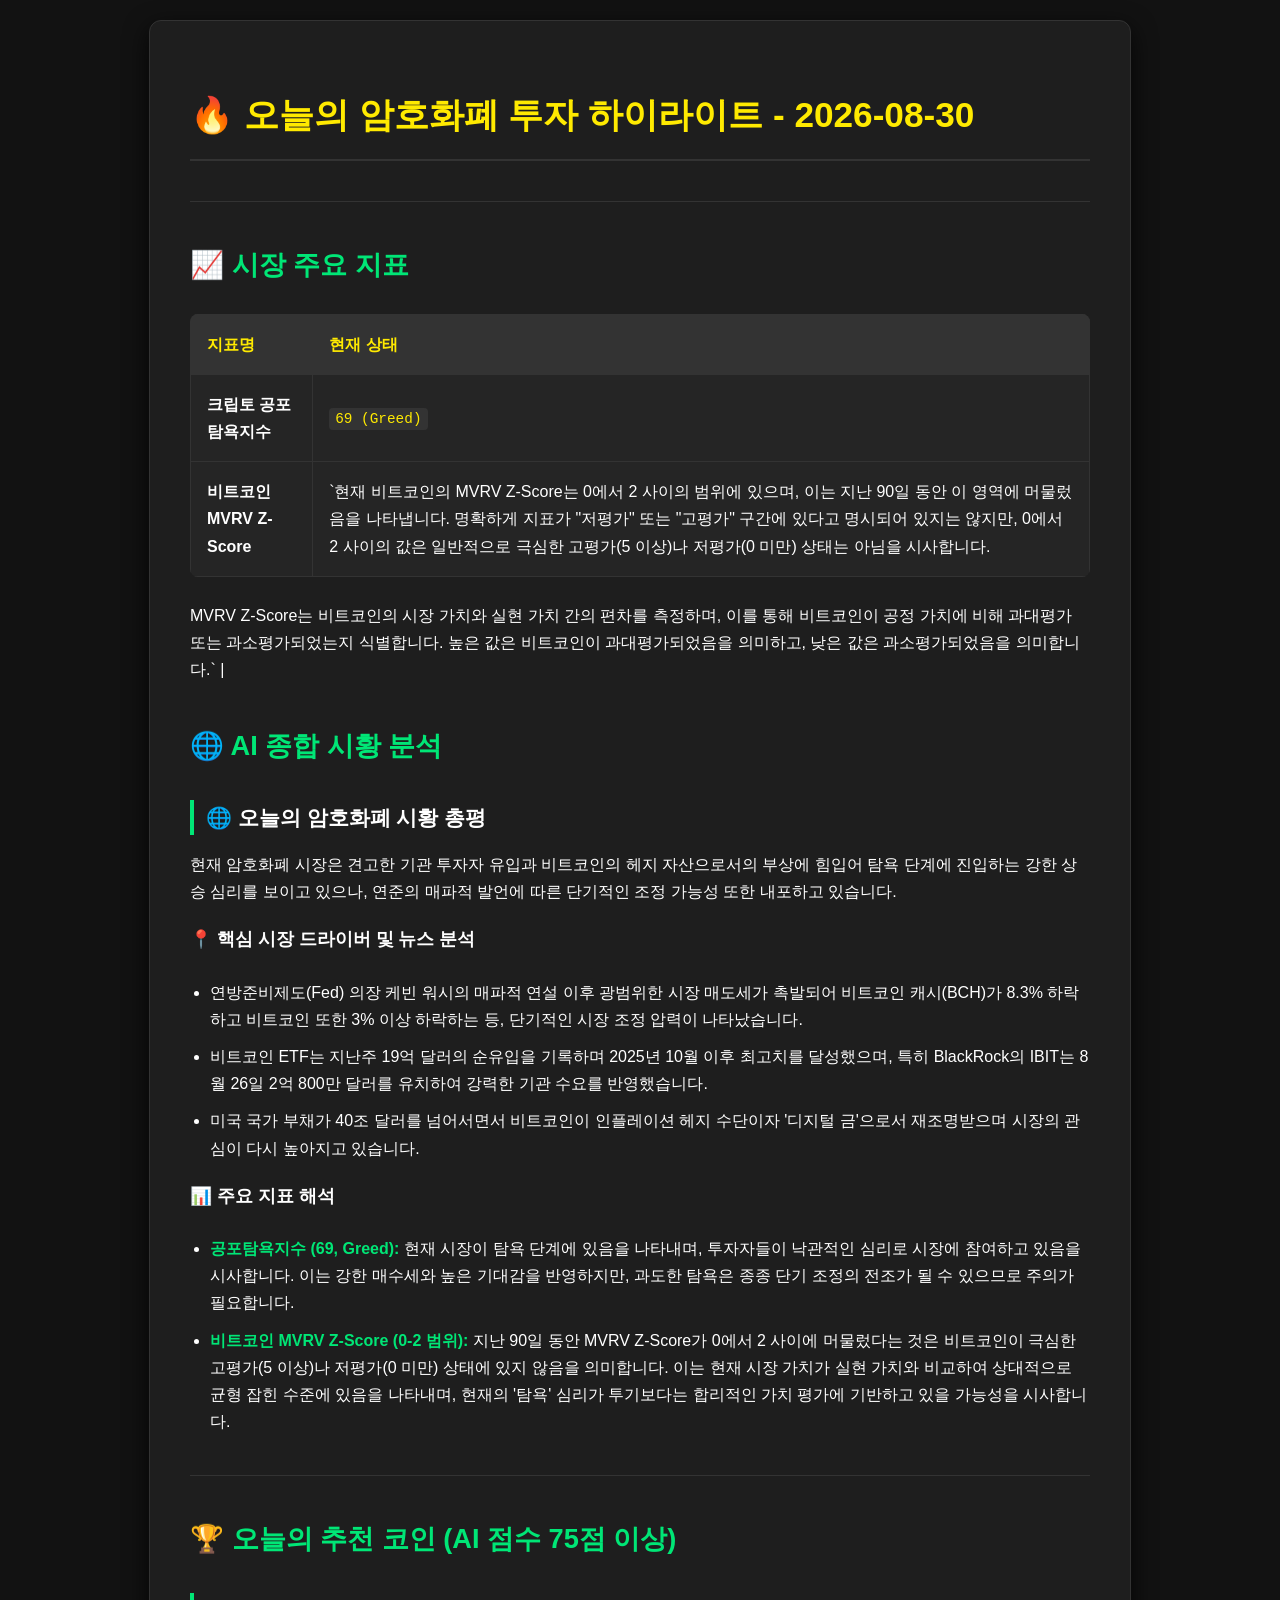
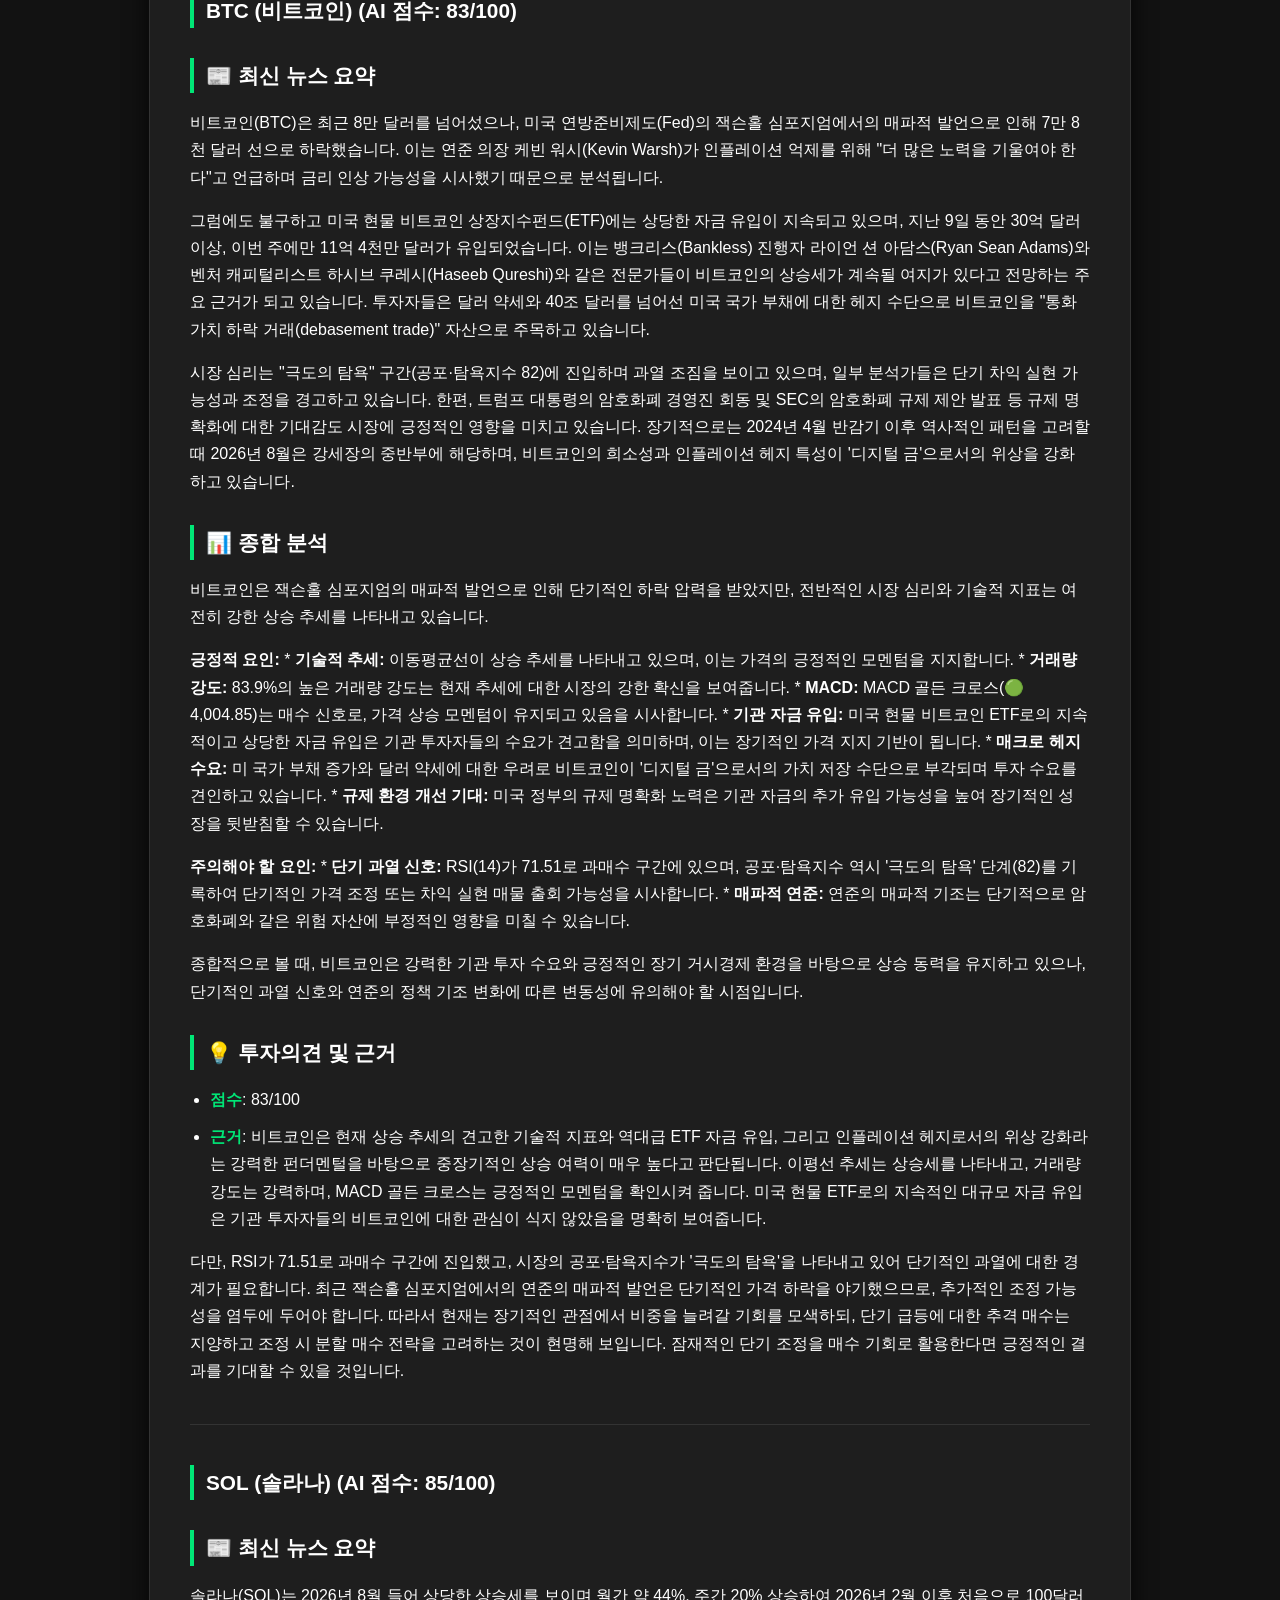
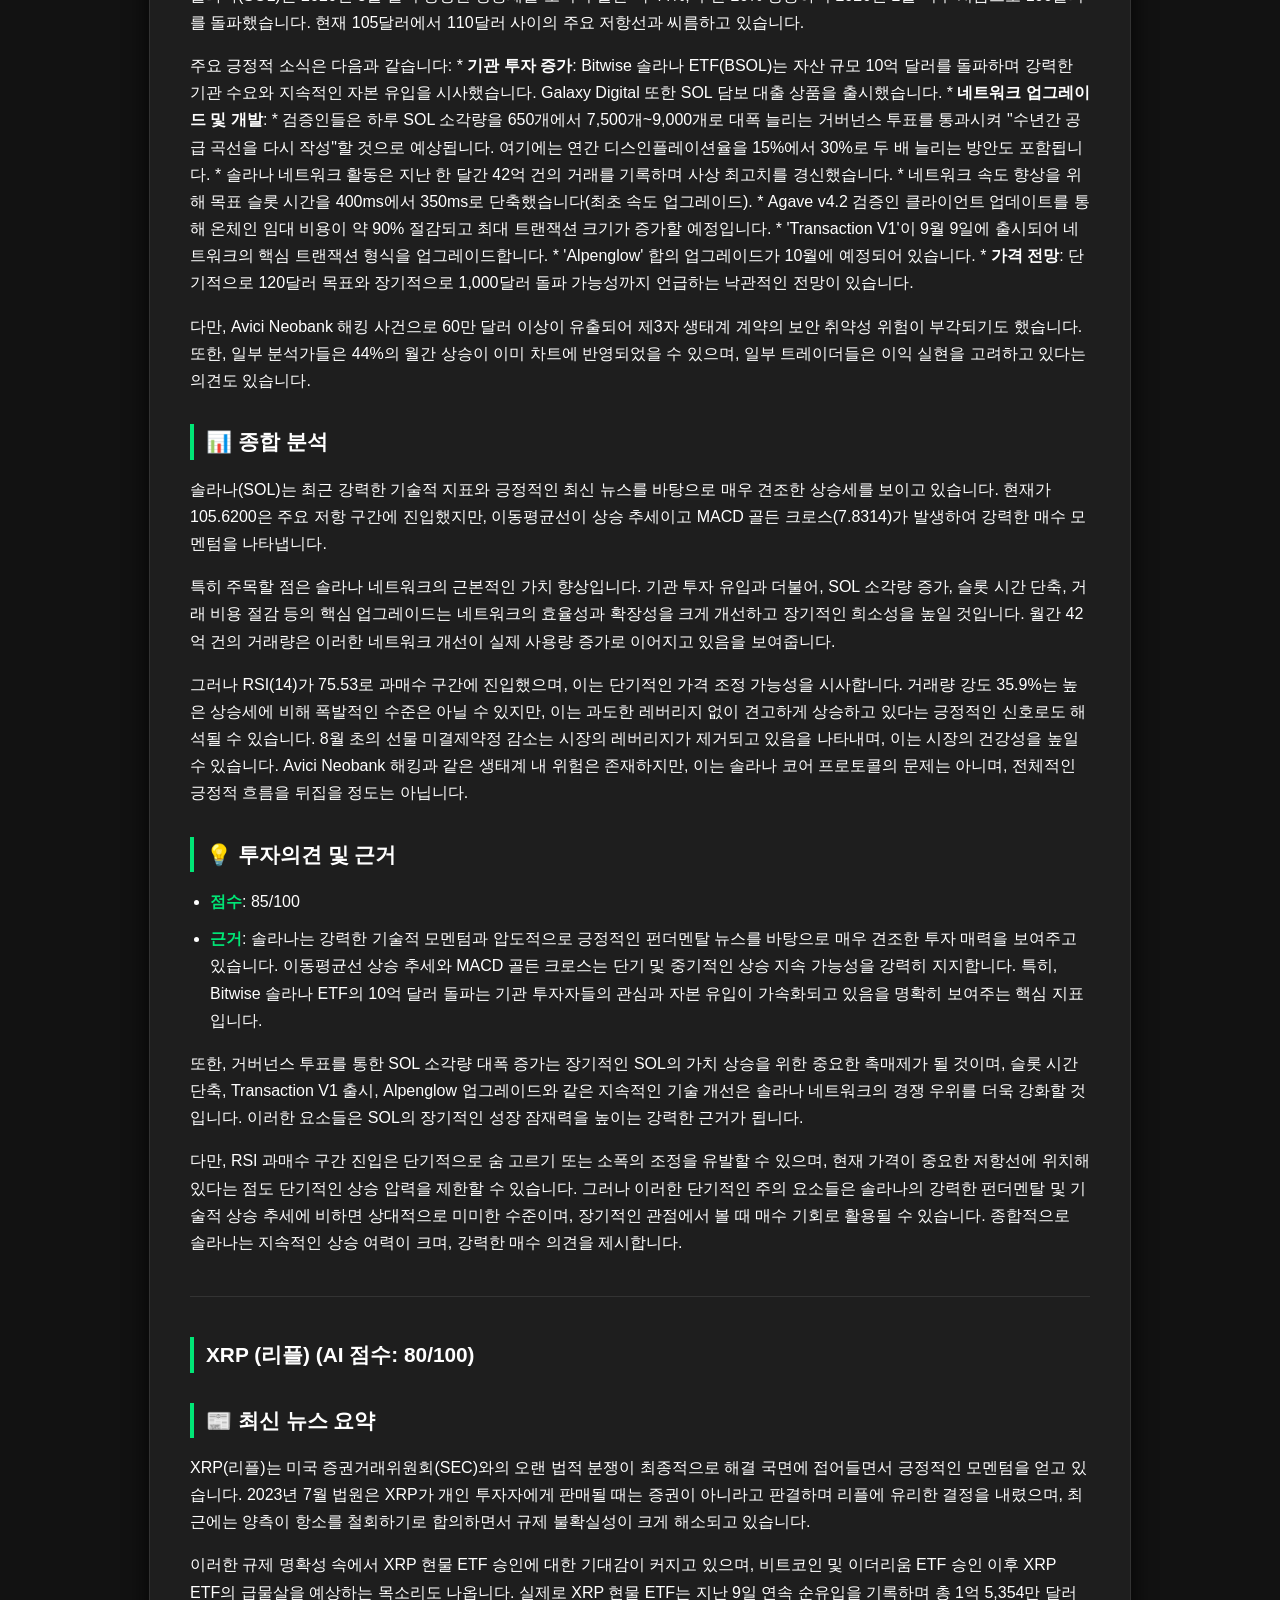
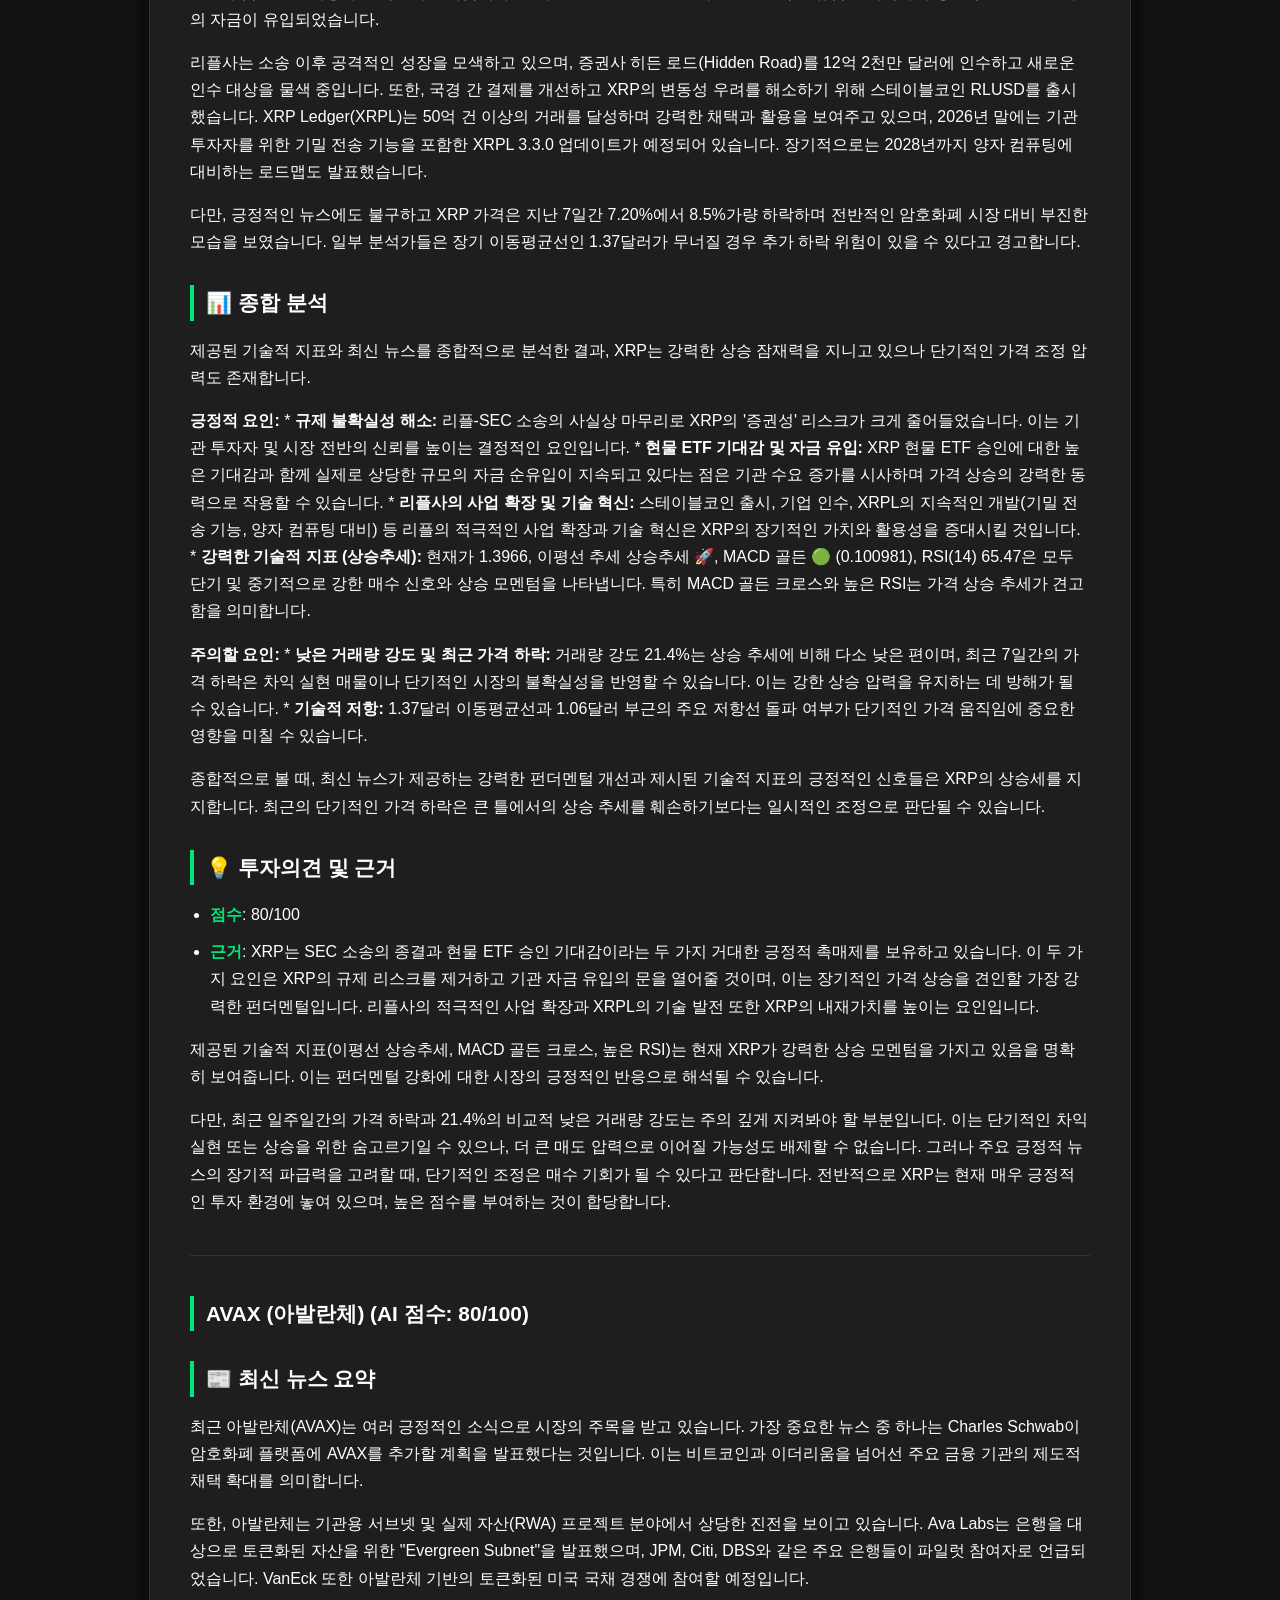
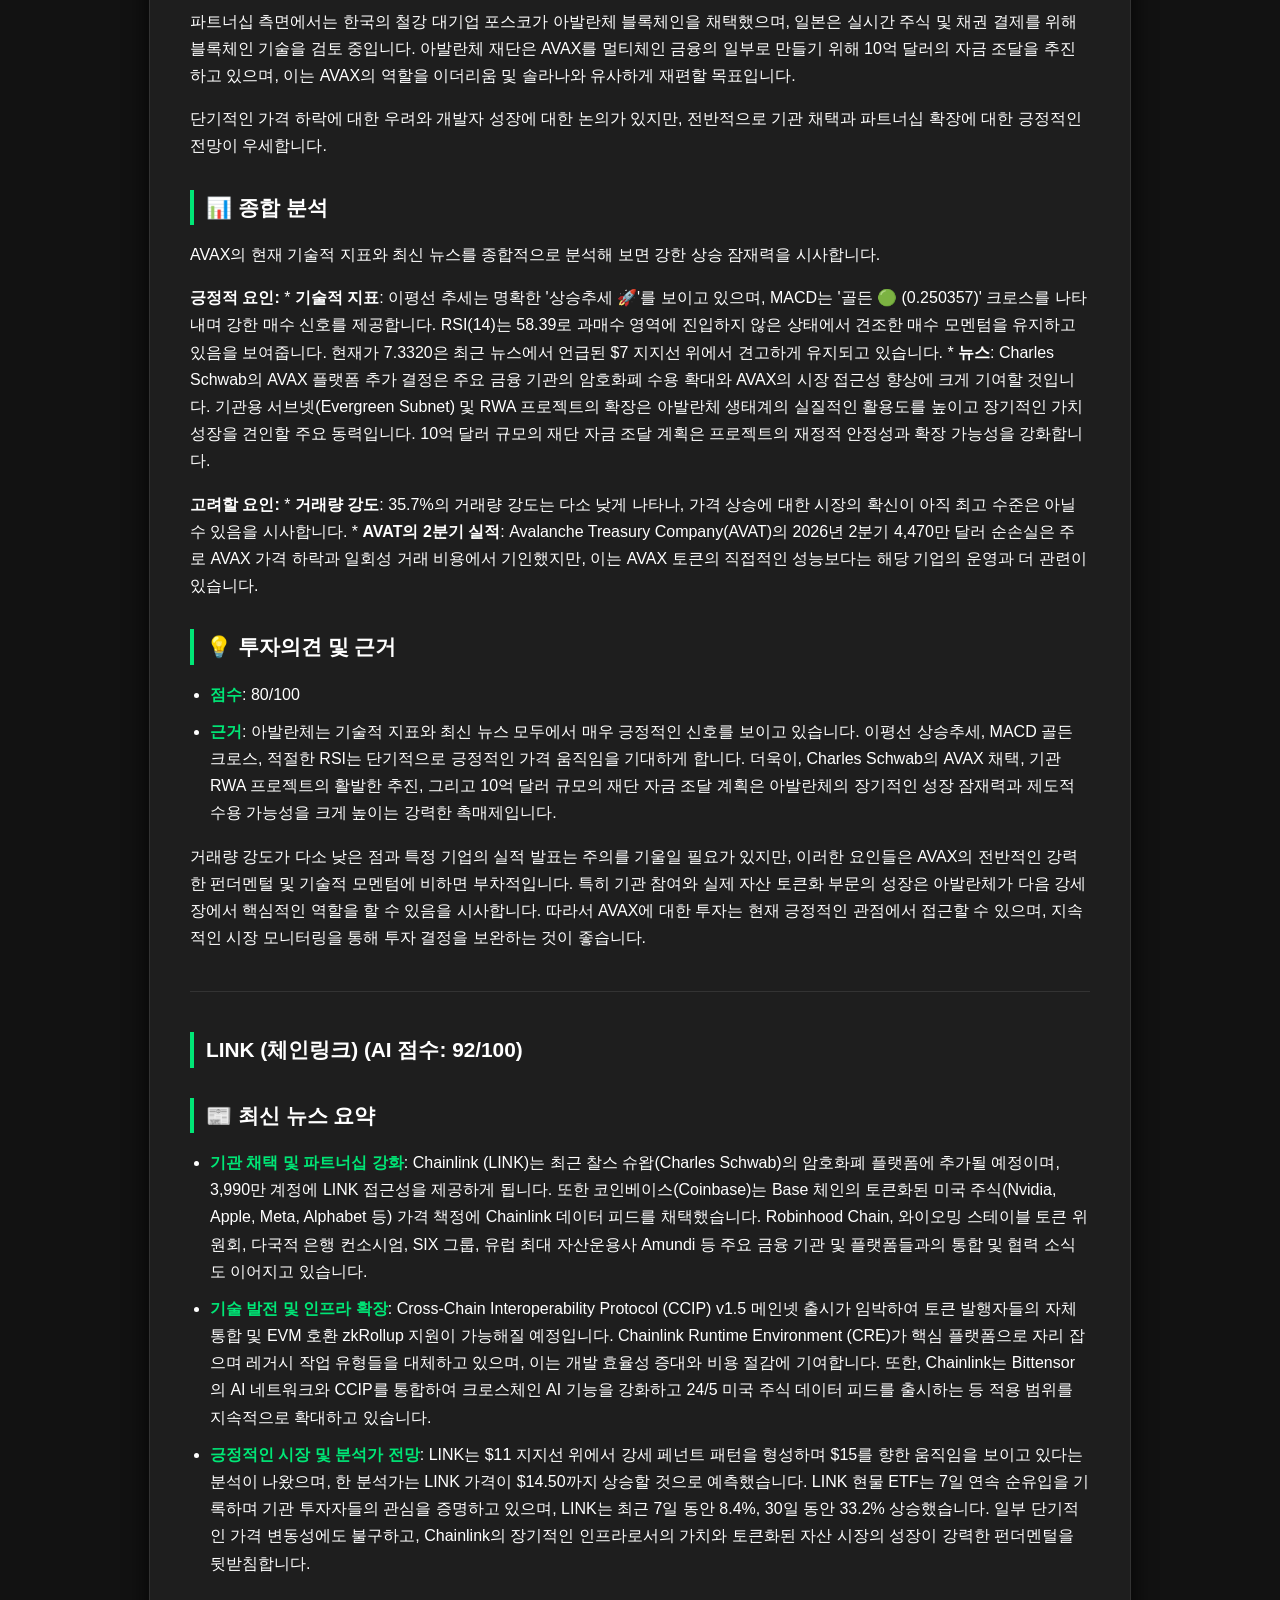
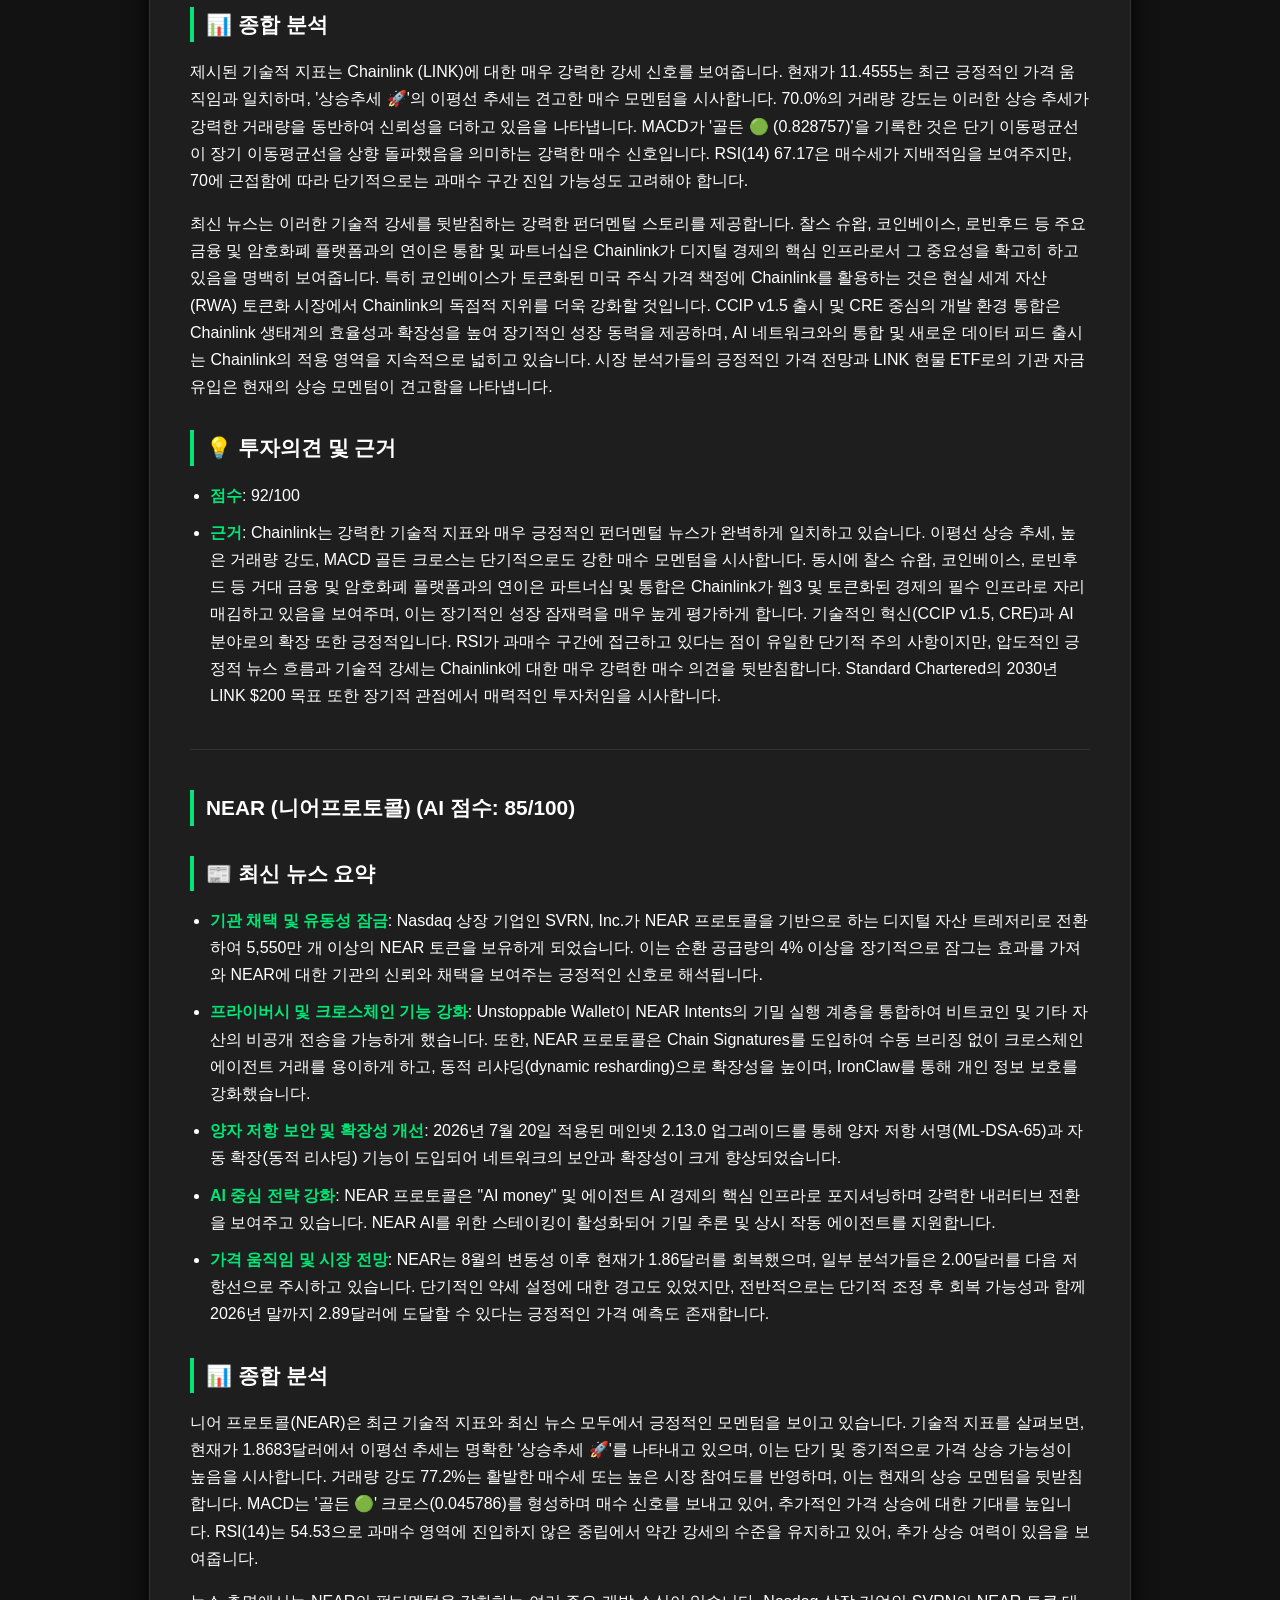
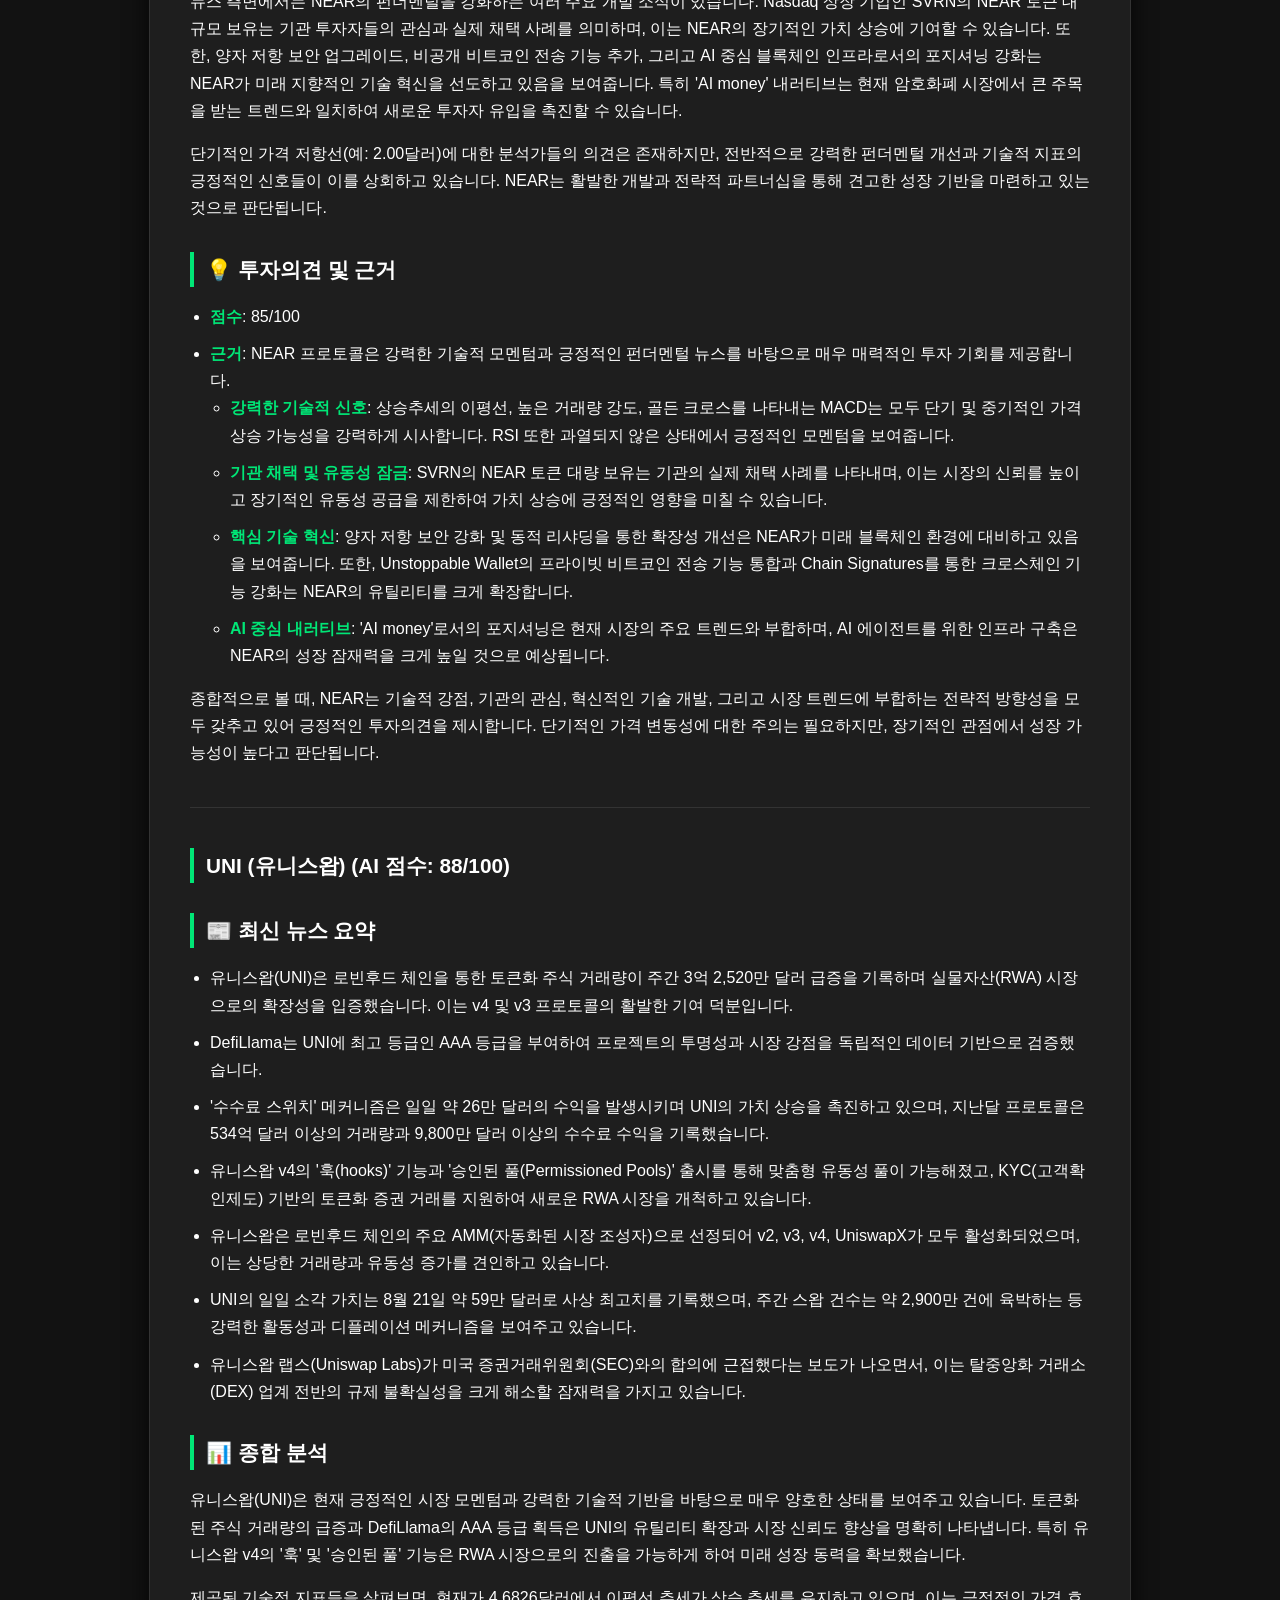
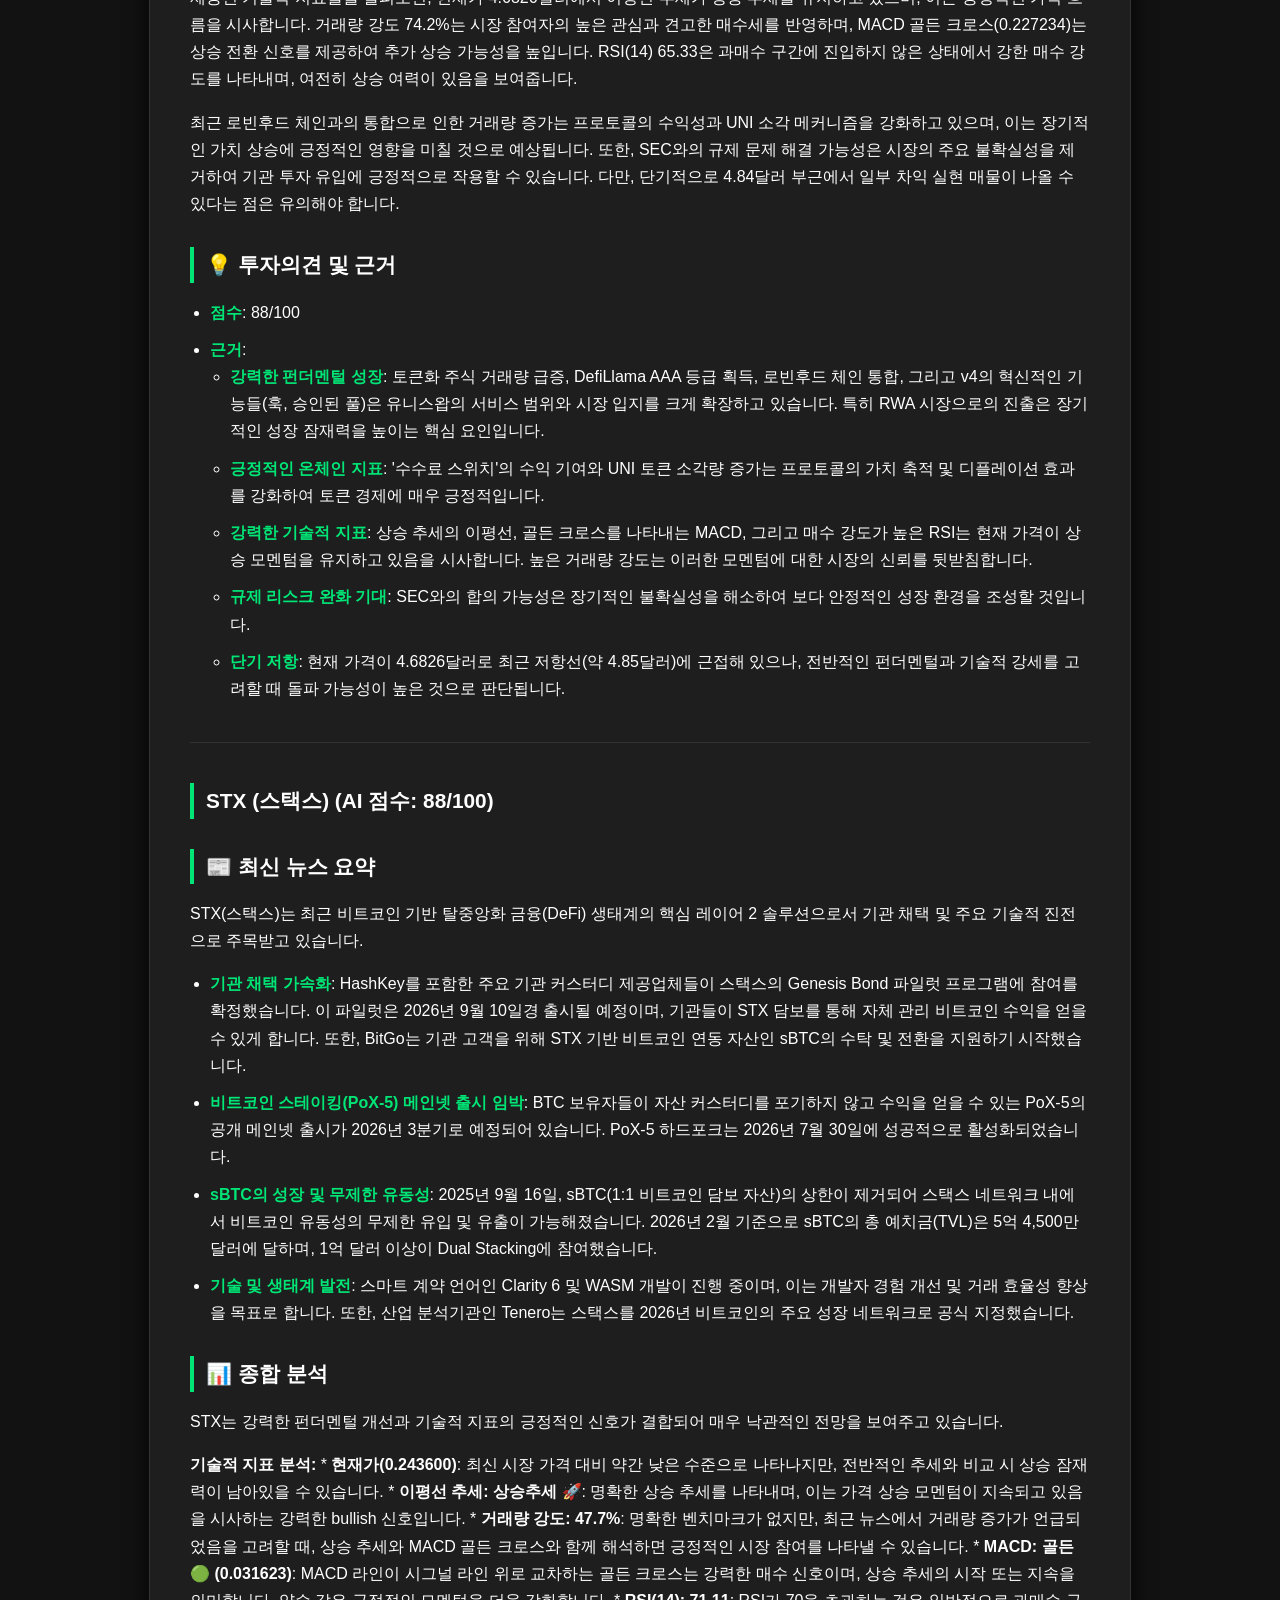
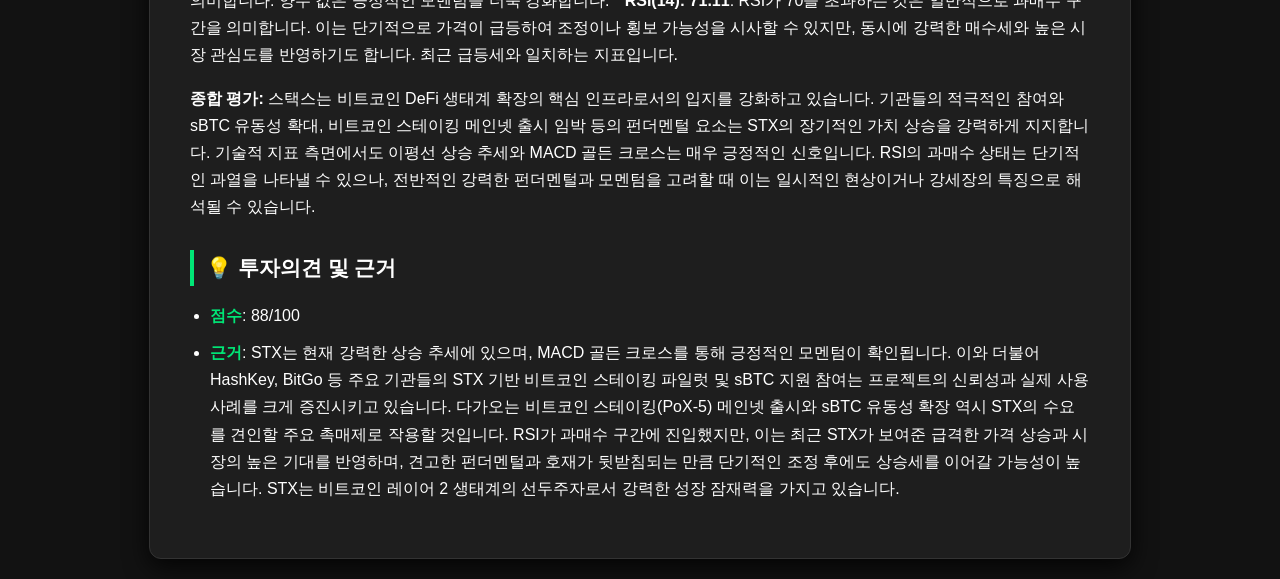
==== commit 34e2fc27: "📝 일일 암호화폐 AI 리포트 및 웹페이지 자동 생성" ====
--- a/index.html
+++ b/index.html
@@ -3,7 +3,7 @@
 <head>
     <meta charset="UTF-8">
     <meta name="viewport" content="width=device-width, initial-scale=1.0">
-    <title>Crypto Report - 2026-08-29</title>
+    <title>Crypto Report - 2026-08-30</title>
     <style>
     @charset "UTF-8";
 /* 가독성 극대화 프리미엄 다크모드 (블루 제거) */
@@ -120,7 +120,7 @@
 </head>
 <body>
     <div class="container">
-        <h1>🔥 오늘의 암호화폐 투자 하이라이트 - 2026-08-29</h1>
+        <h1>🔥 오늘의 암호화폐 투자 하이라이트 - 2026-08-30</h1>
 <hr />
 <h2>📈 시장 주요 지표</h2>
 <table>
@@ -133,248 +133,222 @@
 <tbody>
 <tr>
 <td style="text-align: left;"><strong>크립토 공포탐욕지수</strong></td>
-<td style="text-align: left;"><code>68 (Greed)</code></td>
+<td style="text-align: left;"><code>69 (Greed)</code></td>
 </tr>
 <tr>
 <td style="text-align: left;"><strong>비트코인 MVRV Z-Score</strong></td>
-<td style="text-align: left;">`비트코인의 현재 MVRV Z-Score 값은 0.88입니다. 이는 2026년 8월 26일 기준 데이터입니다.</td>
+<td style="text-align: left;">`현재 비트코인의 MVRV Z-Score는 0에서 2 사이의 범위에 있으며, 이는 지난 90일 동안 이 영역에 머물렀음을 나타냅니다. 명확하게 지표가 "저평가" 또는 "고평가" 구간에 있다고 명시되어 있지는 않지만, 0에서 2 사이의 값은 일반적으로 극심한 고평가(5 이상)나 저평가(0 미만) 상태는 아님을 시사합니다.</td>
 </tr>
 </tbody>
 </table>
-<p>MVRV Z-Score는 비트코인이 공정 가치에 비해 과대평가되었는지 또는 과소평가되었는지 식별하는 데 사용되는 지표입니다. Z-Score가 높으면 비트코인이 과대평가되었음을 의미하며, 낮으면 과소평가되었음을 의미합니다. 0.88이라는 값은 일반적으로 비트코인이 극도로 과대평가되거나 과소평가된 상태가 아닌 "공정 가치" 또는 "중립" 상태에 있음을 시사합니다.` |</p>
+<p>MVRV Z-Score는 비트코인의 시장 가치와 실현 가치 간의 편차를 측정하며, 이를 통해 비트코인이 공정 가치에 비해 과대평가 또는 과소평가되었는지 식별합니다. 높은 값은 비트코인이 과대평가되었음을 의미하고, 낮은 값은 과소평가되었음을 의미합니다.` |</p>
 <h2>🌐 AI 종합 시황 분석</h2>
 <h3>🌐 오늘의 암호화폐 시황 총평</h3>
-<blockquote>
-<p>최근 상승 랠리 이후 숨 고르기에 들어간 암호화폐 시장은 긍정적인 투자 심리 속에서도 주요 거시경제 이벤트와 규제 변화에 대한 촉각을 곤두세우고 있습니다.</p>
-</blockquote>
+<p>현재 암호화폐 시장은 견고한 기관 투자자 유입과 비트코인의 헤지 자산으로서의 부상에 힘입어 탐욕 단계에 진입하는 강한 상승 심리를 보이고 있으나, 연준의 매파적 발언에 따른 단기적인 조정 가능성 또한 내포하고 있습니다.</p>
 <h4>📍 핵심 시장 드라이버 및 뉴스 분석</h4>
 <ul>
-<li><strong>비트코인, $81,000선 터치 후 소폭 조정:</strong> 금요일 새벽(8월 28일) 비트코인이 한때 $81,455를 기록하며 5월 15일 이후 최고치를 경신했으나, 이후 $81,000 아래로 소폭 하락하며 강한 상승 모멘텀 이후 조정을 보였습니다. 지난 24시간 동안 비트코인은 약 3.35% 하락한 $77,871.09에 거래되고 있습니다.</li>
-<li><strong>미국 재무부 채권 환매 및 트럼프 발언의 지속적 영향:</strong> 8월 19일 미국 재무부의 채권 환매 발표 이후 비트코인은 20% 이상 상승했으며, 도널드 트럼프 전 대통령의 암호화폐 산업 리더들과의 만남 및 친암호화폐적 발언들이 시장에 지속적인 낙관론을 불어넣고 있습니다.</li>
-<li><strong>잭슨 홀 연설 및 규제 논의 주시:</strong> 연준 의장 케빈 워시의 잭슨 홀 연설이 8월 28일에 진행되었으며, 암호화폐 내재 변동성 하락은 시장이 큰 반응을 예상하지 않았음을 시사했습니다. 동시에, 미국 증권거래위원회(SEC)의 암호화폐 수탁 규정 부활 및 주요 은행들의 스테이블코인 출시 계획 등 규제 환경 변화에 대한 논의가 활발히 이루어지고 있습니다.</li>
-</ul>
-<h4>📊 지표 해석</h4>
-<p>현재 시장은 공포탐욕지수 68('탐욕')을 기록하며 강한 투자 심리를 반영하고 있습니다. 이는 최근 비트코인의 상승세와 일치하는 긍정적인 시장 분위기를 나타냅니다. 한편, 비트코인 MVRV Z-Score는 0.88로, 비트코인이 극도로 과대평가되거나 과소평가된 상태가 아닌 '공정 가치' 또는 '중립' 영역에 있음을 시사합니다. 이는 현재 가격이 역사적 기준으로 합리적인 수준이며, 과열되거나 침체된 상태가 아님을 의미하므로, 시장의 탐욕 심리에도 불구하고 아직은 추가 상승 또는 건강한 조정을 위한 여지가 남아있을 수 있습니다.</p>
+<li>연방준비제도(Fed) 의장 케빈 워시의 매파적 연설 이후 광범위한 시장 매도세가 촉발되어 비트코인 캐시(BCH)가 8.3% 하락하고 비트코인 또한 3% 이상 하락하는 등, 단기적인 시장 조정 압력이 나타났습니다.</li>
+<li>비트코인 ETF는 지난주 19억 달러의 순유입을 기록하며 2025년 10월 이후 최고치를 달성했으며, 특히 BlackRock의 IBIT는 8월 26일 2억 800만 달러를 유치하여 강력한 기관 수요를 반영했습니다.</li>
+<li>미국 국가 부채가 40조 달러를 넘어서면서 비트코인이 인플레이션 헤지 수단이자 '디지털 금'으로서 재조명받으며 시장의 관심이 다시 높아지고 있습니다.</li>
+</ul>
+<h4>📊 주요 지표 해석</h4>
+<ul>
+<li><strong>공포탐욕지수 (69, Greed):</strong> 현재 시장이 탐욕 단계에 있음을 나타내며, 투자자들이 낙관적인 심리로 시장에 참여하고 있음을 시사합니다. 이는 강한 매수세와 높은 기대감을 반영하지만, 과도한 탐욕은 종종 단기 조정의 전조가 될 수 있으므로 주의가 필요합니다.</li>
+<li><strong>비트코인 MVRV Z-Score (0-2 범위):</strong> 지난 90일 동안 MVRV Z-Score가 0에서 2 사이에 머물렀다는 것은 비트코인이 극심한 고평가(5 이상)나 저평가(0 미만) 상태에 있지 않음을 의미합니다. 이는 현재 시장 가치가 실현 가치와 비교하여 상대적으로 균형 잡힌 수준에 있음을 나타내며, 현재의 '탐욕' 심리가 투기보다는 합리적인 가치 평가에 기반하고 있을 가능성을 시사합니다.</li>
+</ul>
 <hr />
 <h2>🏆 오늘의 추천 코인 (AI 점수 75점 이상)</h2>
-<h3>BNB (바이낸스코인) (AI 점수: <strong>85/100</strong>)</h3>
-<h3>📰 최신 뉴스 요약</h3>
-<p>BNB(바이낸스코인)는 2026년 8월 동안 강력한 상승 모멘텀을 보였으며, 여러 중요한 네트워크 개선 및 파트너십 소식이 있었습니다. 8월 중순 약 590달러에서 700달러 이상으로 급등하며 강세를 나타냈습니다.</p>
-<p>주요 뉴스는 다음과 같습니다:
-*   <strong>마스터카드 파트너십</strong>: BNB 체인은 8월 26일 마스터카드 암호화폐 파트너 프로그램에 공식적으로 합류하여 전 세계 가맹점에서 실시간 BNB 결제를 가능하게 했습니다. 이는 BNB의 유틸리티를 암호화폐 생태계를 넘어 일상 소비로 크게 확장하여 주류 채택을 가속화할 것으로 기대됩니다.
-*   <strong>파스퇴르 하드포크</strong>: 8월 25일 성공적으로 구현된 파스퇴르 하드포크는 크로스체인 브릿지의 주요 취약점을 수정하고 네트워크 처리량을 두 배로 늘렸습니다. 이는 보안을 강화하고 트랜잭션 속도를 향상시켜 기관 투자자들의 신뢰를 높였습니다.
-*   <strong>토큰화된 주식 시장 선두</strong>: BNB 체인은 토큰화된 주식 시장에서 9억 3,330만 달러 이상의 시가총액을 기록하며 이더리움과 솔라나를 제치고 가장 큰 네트워크로 부상했습니다. 이는 기관 투자자들의 관심이 증가하고 있음을 시사합니다.
-*   <strong>가격 저항 및 RSI 과매수</strong>: BNB는 710~725달러(또는 720~730달러) 범위에서 주요 저항에 직면해 있으며, 이 지점에서 매도 압력 또는 조정이 발생하고 있습니다. 또한, RSI(상대 강도 지수)가 60대 후반에서 80에 이르는 과매수 영역에 진입하여 단기적인 조정 또는 통합 가능성이 제기되고 있습니다.
-*   <strong>미래 가격 전망</strong>: 일부 분석가들은 BNB가 핵심 지지선을 유지하고 주요 저항선을 돌파하며 더 강한 알트코인 시장 흐름을 탄다면 2026년 또는 2027년에 1,000달러에 도달할 수 있다고 예측합니다.</p>
-<h3>📊 종합 분석</h3>
-<p>제공된 기술적 지표와 최신 뉴스를 종합적으로 분석할 때 BNB는 강력한 펀더멘털과 긍정적인 단기 기술적 모멘텀을 보이고 있습니다.</p>
-<p><strong>긍정적인 측면:</strong>
-*   <strong>상승 추세 및 MACD 골든 크로스</strong>: 이평선 추세가 상승 추세(🚀)이고 MACD가 골든 크로스(🟢)를 나타내는 것은 강력한 매수 신호이며, 추가 상승 가능성을 시사합니다. MACD 값 30.5166은 상승 모멘텀이 강함을 뒷받침합니다.
-*   <strong>강력한 펀더멘털 강화</strong>: 마스터카드와의 파트너십, 파스퇴르 하드포크의 성공적인 완료, 토큰화된 주식 시장에서의 선두 위치는 BNB의 유틸리티, 네트워크 보안 및 기관 채택을 획기적으로 향상시킵니다. 이러한 요소들은 장기적인 가치 상승의 강력한 근거가 됩니다.
-*   <strong>시장 모멘텀</strong>: 8월 중순 이후 가격이 급등했으며, 전반적인 시장에서 BNB에 대한 매수 관심이 재점화되고 있습니다. 거시 경제적 배경 (미국 국채 금리 하락, 달러 약세) 또한 위험자산 선호 심리를 지지하고 있습니다.</p>
-<p><strong>주의할 측면:</strong>
-*   <strong>RSI 과매수 및 저항선</strong>: RSI(14)가 68.68로 높고, 여러 뉴스에서 70~80에 이르는 과매수 상태를 언급하고 있어 단기적인 가격 조정이나 통합이 발생할 수 있습니다. 현재가 691.4300은 710~725달러의 주요 저항선에 근접해 있어, 이 구간을 확실히 돌파해야 추가 상승 모멘텀을 확보할 수 있습니다.
-*   <strong>거래량 강도</strong>: 거래량 강도 41.3%는 압도적으로 강한 수준은 아니므로, 중요한 저항선을 돌파할 때 충분한 매수량이 동반되는지 주의 깊게 관찰할 필요가 있습니다.</p>
+<h3>BTC (비트코인) (AI 점수: <strong>83/100</strong>)</h3>
+<h3>📰 최신 뉴스 요약</h3>
+<p>비트코인(BTC)은 최근 8만 달러를 넘어섰으나, 미국 연방준비제도(Fed)의 잭슨홀 심포지엄에서의 매파적 발언으로 인해 7만 8천 달러 선으로 하락했습니다. 이는 연준 의장 케빈 워시(Kevin Warsh)가 인플레이션 억제를 위해 "더 많은 노력을 기울여야 한다"고 언급하며 금리 인상 가능성을 시사했기 때문으로 분석됩니다.</p>
+<p>그럼에도 불구하고 미국 현물 비트코인 상장지수펀드(ETF)에는 상당한 자금 유입이 지속되고 있으며, 지난 9일 동안 30억 달러 이상, 이번 주에만 11억 4천만 달러가 유입되었습니다. 이는 뱅크리스(Bankless) 진행자 라이언 션 아담스(Ryan Sean Adams)와 벤처 캐피털리스트 하시브 쿠레시(Haseeb Qureshi)와 같은 전문가들이 비트코인의 상승세가 계속될 여지가 있다고 전망하는 주요 근거가 되고 있습니다. 투자자들은 달러 약세와 40조 달러를 넘어선 미국 국가 부채에 대한 헤지 수단으로 비트코인을 "통화 가치 하락 거래(debasement trade)" 자산으로 주목하고 있습니다.</p>
+<p>시장 심리는 "극도의 탐욕" 구간(공포·탐욕지수 82)에 진입하며 과열 조짐을 보이고 있으며, 일부 분석가들은 단기 차익 실현 가능성과 조정을 경고하고 있습니다. 한편, 트럼프 대통령의 암호화폐 경영진 회동 및 SEC의 암호화폐 규제 제안 발표 등 규제 명확화에 대한 기대감도 시장에 긍정적인 영향을 미치고 있습니다. 장기적으로는 2024년 4월 반감기 이후 역사적인 패턴을 고려할 때 2026년 8월은 강세장의 중반부에 해당하며, 비트코인의 희소성과 인플레이션 헤지 특성이 '디지털 금'으로서의 위상을 강화하고 있습니다.</p>
+<h3>📊 종합 분석</h3>
+<p>비트코인은 잭슨홀 심포지엄의 매파적 발언으로 인해 단기적인 하락 압력을 받았지만, 전반적인 시장 심리와 기술적 지표는 여전히 강한 상승 추세를 나타내고 있습니다.</p>
+<p><strong>긍정적 요인:</strong>
+*   <strong>기술적 추세:</strong> 이동평균선이 상승 추세를 나타내고 있으며, 이는 가격의 긍정적인 모멘텀을 지지합니다.
+*   <strong>거래량 강도:</strong> 83.9%의 높은 거래량 강도는 현재 추세에 대한 시장의 강한 확신을 보여줍니다.
+*   <strong>MACD:</strong> MACD 골든 크로스(🟢 4,004.85)는 매수 신호로, 가격 상승 모멘텀이 유지되고 있음을 시사합니다.
+*   <strong>기관 자금 유입:</strong> 미국 현물 비트코인 ETF로의 지속적이고 상당한 자금 유입은 기관 투자자들의 수요가 견고함을 의미하며, 이는 장기적인 가격 지지 기반이 됩니다.
+*   <strong>매크로 헤지 수요:</strong> 미 국가 부채 증가와 달러 약세에 대한 우려로 비트코인이 '디지털 금'으로서의 가치 저장 수단으로 부각되며 투자 수요를 견인하고 있습니다.
+*   <strong>규제 환경 개선 기대:</strong> 미국 정부의 규제 명확화 노력은 기관 자금의 추가 유입 가능성을 높여 장기적인 성장을 뒷받침할 수 있습니다.</p>
+<p><strong>주의해야 할 요인:</strong>
+*   <strong>단기 과열 신호:</strong> RSI(14)가 71.51로 과매수 구간에 있으며, 공포·탐욕지수 역시 '극도의 탐욕' 단계(82)를 기록하여 단기적인 가격 조정 또는 차익 실현 매물 출회 가능성을 시사합니다.
+*   <strong>매파적 연준:</strong> 연준의 매파적 기조는 단기적으로 암호화폐와 같은 위험 자산에 부정적인 영향을 미칠 수 있습니다.</p>
+<p>종합적으로 볼 때, 비트코인은 강력한 기관 투자 수요와 긍정적인 장기 거시경제 환경을 바탕으로 상승 동력을 유지하고 있으나, 단기적인 과열 신호와 연준의 정책 기조 변화에 따른 변동성에 유의해야 할 시점입니다.</p>
+<h3>💡 투자의견 및 근거</h3>
+<ul>
+<li><strong>점수</strong>: 83/100</li>
+<li><strong>근거</strong>: 비트코인은 현재 상승 추세의 견고한 기술적 지표와 역대급 ETF 자금 유입, 그리고 인플레이션 헤지로서의 위상 강화라는 강력한 펀더멘털을 바탕으로 중장기적인 상승 여력이 매우 높다고 판단됩니다. 이평선 추세는 상승세를 나타내고, 거래량 강도는 강력하며, MACD 골든 크로스는 긍정적인 모멘텀을 확인시켜 줍니다. 미국 현물 ETF로의 지속적인 대규모 자금 유입은 기관 투자자들의 비트코인에 대한 관심이 식지 않았음을 명확히 보여줍니다.</li>
+</ul>
+<p>다만, RSI가 71.51로 과매수 구간에 진입했고, 시장의 공포·탐욕지수가 '극도의 탐욕'을 나타내고 있어 단기적인 과열에 대한 경계가 필요합니다. 최근 잭슨홀 심포지엄에서의 연준의 매파적 발언은 단기적인 가격 하락을 야기했으므로, 추가적인 조정 가능성을 염두에 두어야 합니다. 따라서 현재는 장기적인 관점에서 비중을 늘려갈 기회를 모색하되, 단기 급등에 대한 추격 매수는 지양하고 조정 시 분할 매수 전략을 고려하는 것이 현명해 보입니다. 잠재적인 단기 조정을 매수 기회로 활용한다면 긍정적인 결과를 기대할 수 있을 것입니다.</p>
+<hr />
+<h3>SOL (솔라나) (AI 점수: <strong>85/100</strong>)</h3>
+<h3>📰 최신 뉴스 요약</h3>
+<p>솔라나(SOL)는 2026년 8월 들어 상당한 상승세를 보이며 월간 약 44%, 주간 20% 상승하여 2026년 2월 이후 처음으로 100달러를 돌파했습니다. 현재 105달러에서 110달러 사이의 주요 저항선과 씨름하고 있습니다.</p>
+<p>주요 긍정적 소식은 다음과 같습니다:
+*   <strong>기관 투자 증가</strong>: Bitwise 솔라나 ETF(BSOL)는 자산 규모 10억 달러를 돌파하며 강력한 기관 수요와 지속적인 자본 유입을 시사했습니다. Galaxy Digital 또한 SOL 담보 대출 상품을 출시했습니다.
+*   <strong>네트워크 업그레이드 및 개발</strong>:
+    *   검증인들은 하루 SOL 소각량을 650개에서 7,500개~9,000개로 대폭 늘리는 거버넌스 투표를 통과시켜 "수년간 공급 곡선을 다시 작성"할 것으로 예상됩니다. 여기에는 연간 디스인플레이션율을 15%에서 30%로 두 배 늘리는 방안도 포함됩니다.
+    *   솔라나 네트워크 활동은 지난 한 달간 42억 건의 거래를 기록하며 사상 최고치를 경신했습니다.
+    *   네트워크 속도 향상을 위해 목표 슬롯 시간을 400ms에서 350ms로 단축했습니다(최초 속도 업그레이드).
+    *   Agave v4.2 검증인 클라이언트 업데이트를 통해 온체인 임대 비용이 약 90% 절감되고 최대 트랜잭션 크기가 증가할 예정입니다.
+    *   'Transaction V1'이 9월 9일에 출시되어 네트워크의 핵심 트랜잭션 형식을 업그레이드합니다.
+    *   'Alpenglow' 합의 업그레이드가 10월에 예정되어 있습니다.
+*   <strong>가격 전망</strong>: 단기적으로 120달러 목표와 장기적으로 1,000달러 돌파 가능성까지 언급하는 낙관적인 전망이 있습니다.</p>
+<p>다만, Avici Neobank 해킹 사건으로 60만 달러 이상이 유출되어 제3자 생태계 계약의 보안 취약성 위험이 부각되기도 했습니다. 또한, 일부 분석가들은 44%의 월간 상승이 이미 차트에 반영되었을 수 있으며, 일부 트레이더들은 이익 실현을 고려하고 있다는 의견도 있습니다.</p>
+<h3>📊 종합 분석</h3>
+<p>솔라나(SOL)는 최근 강력한 기술적 지표와 긍정적인 최신 뉴스를 바탕으로 매우 견조한 상승세를 보이고 있습니다. 현재가 105.6200은 주요 저항 구간에 진입했지만, 이동평균선이 상승 추세이고 MACD 골든 크로스(7.8314)가 발생하여 강력한 매수 모멘텀을 나타냅니다.</p>
+<p>특히 주목할 점은 솔라나 네트워크의 근본적인 가치 향상입니다. 기관 투자 유입과 더불어, SOL 소각량 증가, 슬롯 시간 단축, 거래 비용 절감 등의 핵심 업그레이드는 네트워크의 효율성과 확장성을 크게 개선하고 장기적인 희소성을 높일 것입니다. 월간 42억 건의 거래량은 이러한 네트워크 개선이 실제 사용량 증가로 이어지고 있음을 보여줍니다.</p>
+<p>그러나 RSI(14)가 75.53로 과매수 구간에 진입했으며, 이는 단기적인 가격 조정 가능성을 시사합니다. 거래량 강도 35.9%는 높은 상승세에 비해 폭발적인 수준은 아닐 수 있지만, 이는 과도한 레버리지 없이 견고하게 상승하고 있다는 긍정적인 신호로도 해석될 수 있습니다. 8월 초의 선물 미결제약정 감소는 시장의 레버리지가 제거되고 있음을 나타내며, 이는 시장의 건강성을 높일 수 있습니다. Avici Neobank 해킹과 같은 생태계 내 위험은 존재하지만, 이는 솔라나 코어 프로토콜의 문제는 아니며, 전체적인 긍정적 흐름을 뒤집을 정도는 아닙니다.</p>
 <h3>💡 투자의견 및 근거</h3>
 <ul>
 <li><strong>점수</strong>: 85/100</li>
-<li><strong>근거</strong>: BNB는 최근 발표된 마스터카드 파트너십, 파스퇴르 하드포크, 토큰화된 주식 시장 지배력과 같은 매우 강력한 펀더멘털 뉴스를 바탕으로 장기적인 성장 잠재력이 매우 높습니다. 이러한 발전은 BNB의 실제 유용성을 확장하고 기관의 관심을 끌어내며 네트워크의 효율성과 보안을 강화하여 장기적인 가치 상승의 강력한 동기가 됩니다.</li>
-</ul>
-<p>기술적 지표 또한 이평선 추세 상승과 MACD 골든 크로스로 긍정적인 모멘텀을 나타내고 있습니다. 그러나 현재 RSI가 과매수 영역에 진입했으며, 710-725달러 구간에 단기 저항선이 형성되어 있어 단기적으로는 가격 통합 또는 소폭 조정 가능성이 존재합니다. 따라서 단기적인 변동성을 염두에 두되, 강력한 펀더멘털 개선과 생태계 확장으로 인한 중장기적인 상승 여력은 매우 크다고 판단됩니다. 1,000달러를 목표로 하는 일부 분석가의 전망도 이러한 장기적인 긍정적 시각을 반영합니다. 현재 가격대에서 신중한 접근과 함께 장기적인 관점에서의 매수 기회를 모색하는 것이 바람직합니다.</p>
-<hr />
-<h3>SOL (솔라나) (AI 점수: <strong>90/100</strong>)</h3>
-<h3>📰 최신 뉴스 요약</h3>
-<p>솔라나는 최근 몇 주간 강력한 긍정적 모멘텀을 보여주는 다수의 중요한 뉴스와 개발 소식을 발표했습니다.</p>
-<ul>
-<li><strong>토큰 경제 개혁 승인</strong>: 솔라나 검증인들은 토큰 발행량을 약 1890만 SOL(15억 달러 상당) 줄여 2029년까지 최종 인플레이션율 1.5%에 도달하는 디스인플레이션 제안(SGP-0002)을 승인했습니다. 이는 장기적인 SOL 가치 상승에 긍정적인 영향을 미칠 것으로 예상됩니다.</li>
-<li><strong>기관 투자 유입 증대</strong>: 찰스 슈왑(Charles Schwab)이 SOL 거래를 추가할 계획이라는 소식과 함께, 솔라나 ETF는 지난주 282만 달러의 유입을 기록하며 5주 연속 순유입세를 이어갔습니다. 이는 7월 총 1,462만 달러의 유입으로 이어져 기관 투자자들의 수요가 강화되고 있음을 시사합니다. 또한, Bitwise Solana ETF는 첫 7거래일 동안 총 5억 달러의 거래량을 기록하며 단일 최고 일일 거래량을 경신했습니다.</li>
-<li><strong>네트워크 성능 및 확장성 향상</strong>: 슬롯 시간을 400ms에서 200ms로 단축하여 레이턴시를 개선하고, 새로운 트랜잭션 형식(v1) 도입 및 최대 트랜잭션 크기를 1232바이트에서 4096바이트로 늘려 온체인 기능을 확장할 예정입니다.</li>
-<li><strong>생태계 성장 및 채택</strong>: 2026년 7월 솔라나는 42억 건의 온체인 트랜잭션을 처리하며 사상 최고치를 기록했으며, 실제 자산(RWA) 토큰화 규모는 37.3억 달러에 달했습니다. 또한 구글 클라우드와의 협력으로 Pay.sh를 출시하고 솔라나 개발자 플랫폼을 출범시키는 등 개발자 생태계도 활발히 확장되고 있습니다.</li>
-<li><strong>솔라나 브레이크포인트 2026 개최</strong>: 11월 15일부터 17일까지 런던에서 '브레이크포인트 2026'이 개최될 예정이며, 8,000명 이상의 참가자와 금융, 결제, 기술 분야 리더들이 참석할 것으로 예상됩니다.</li>
-<li><strong>시장 심리 "탐욕"</strong>: 2026년 8월 27일 기준 솔라나의 시장 심리는 일일 기준 70/100으로 "탐욕(Greed)" 수준을 나타내며, 비트코인보다 강한 심리를 보이고 있습니다.</li>
-</ul>
-<h3>📊 종합 분석</h3>
-<p>솔라나는 기술적 지표와 최신 뉴스 모두에서 강력한 상승 신호를 보이고 있습니다. 현재가 104.1500 달러는 8월에 44% 상승한 이후의 수준이며, 상승 추세의 이동평균선과 MACD 골든 크로스(7.5526)는 확고한 매수 모멘텀을 시사합니다. 거래량 강도 105.0% 또한 시장의 활발한 참여를 나타냅니다.</p>
-<p>RSI(14) 74.49는 과매수 영역에 진입했음을 나타내지만, 강한 상승 추세에서는 RSI가 장기간 높은 수준을 유지할 수 있습니다. 특히 솔라나의 경우, 네트워크 업그레이드, 성공적인 토큰 경제 개혁, 기록적인 온체인 활동, 그리고 기관 투자자들의 지속적인 유입이라는 강력한 펀더멘털이 뒷받침되고 있어 단순한 과매수 신호로 인한 급격한 조정보다는 추세 지속 가능성이 더 높습니다. 찰스 슈왑의 SOL 거래 추가와 비트와이즈(Bitwise) 솔라나 ETF의 기록적인 거래량은 기관의 관심이 실제 수요로 이어지고 있음을 명확히 보여줍니다.</p>
-<p>단기적으로는 110달러 저항선 돌파 여부가 중요하며, 이를 넘어설 경우 125달러 및 130달러까지의 상승 여력이 있습니다. 2026년 말까지 135.84달러에서 238달러에 이르는 가격 예측도 제시되고 있습니다.</p>
-<h3>💡 투자의견 및 근거</h3>
-<ul>
-<li><strong>점수</strong>: 90/100</li>
-<li><strong>근거</strong>: 솔라나는 현재 매우 긍정적인 시장 환경에 놓여 있습니다.<ul>
-<li><strong>강력한 기술적 지표</strong>: 이동평균선 상승 추세, MACD 골든 크로스, 높은 거래량 강도는 모두 확고한 매수 신호입니다. RSI 과매수 영역은 단기적인 조정 가능성을 내포하지만, 전반적인 강세장에서는 모멘텀 지속 신호로 해석될 수 있습니다.</li>
-<li><strong>우호적인 펀더멘털</strong>: 토큰 경제 개혁을 통한 디스인플레이션은 장기적인 가치 상승의 중요한 동력입니다. 네트워크 성능 향상, 생태계 확장, 그리고 특히 기관 투자자들의 지속적인 유입은 솔라나의 채택과 신뢰도를 높이고 있습니다.</li>
-<li><strong>긍정적인 시장 심리</strong>: '탐욕' 수준의 시장 심리는 투자자들의 높은 기대감을 반영하며, 이는 추가적인 가격 상승을 견인할 수 있습니다.</li>
+<li><strong>근거</strong>: 솔라나는 강력한 기술적 모멘텀과 압도적으로 긍정적인 펀더멘탈 뉴스를 바탕으로 매우 견조한 투자 매력을 보여주고 있습니다. 이동평균선 상승 추세와 MACD 골든 크로스는 단기 및 중기적인 상승 지속 가능성을 강력히 지지합니다. 특히, Bitwise 솔라나 ETF의 10억 달러 돌파는 기관 투자자들의 관심과 자본 유입이 가속화되고 있음을 명확히 보여주는 핵심 지표입니다.</li>
+</ul>
+<p>또한, 거버넌스 투표를 통한 SOL 소각량 대폭 증가는 장기적인 SOL의 가치 상승을 위한 중요한 촉매제가 될 것이며, 슬롯 시간 단축, Transaction V1 출시, Alpenglow 업그레이드와 같은 지속적인 기술 개선은 솔라나 네트워크의 경쟁 우위를 더욱 강화할 것입니다. 이러한 요소들은 SOL의 장기적인 성장 잠재력을 높이는 강력한 근거가 됩니다.</p>
+<p>다만, RSI 과매수 구간 진입은 단기적으로 숨 고르기 또는 소폭의 조정을 유발할 수 있으며, 현재 가격이 중요한 저항선에 위치해 있다는 점도 단기적인 상승 압력을 제한할 수 있습니다. 그러나 이러한 단기적인 주의 요소들은 솔라나의 강력한 펀더멘탈 및 기술적 상승 추세에 비하면 상대적으로 미미한 수준이며, 장기적인 관점에서 볼 때 매수 기회로 활용될 수 있습니다. 종합적으로 솔라나는 지속적인 상승 여력이 크며, 강력한 매수 의견을 제시합니다.</p>
+<hr />
+<h3>XRP (리플) (AI 점수: <strong>80/100</strong>)</h3>
+<h3>📰 최신 뉴스 요약</h3>
+<p>XRP(리플)는 미국 증권거래위원회(SEC)와의 오랜 법적 분쟁이 최종적으로 해결 국면에 접어들면서 긍정적인 모멘텀을 얻고 있습니다. 2023년 7월 법원은 XRP가 개인 투자자에게 판매될 때는 증권이 아니라고 판결하며 리플에 유리한 결정을 내렸으며, 최근에는 양측이 항소를 철회하기로 합의하면서 규제 불확실성이 크게 해소되고 있습니다.</p>
+<p>이러한 규제 명확성 속에서 XRP 현물 ETF 승인에 대한 기대감이 커지고 있으며, 비트코인 및 이더리움 ETF 승인 이후 XRP ETF의 급물살을 예상하는 목소리도 나옵니다. 실제로 XRP 현물 ETF는 지난 9일 연속 순유입을 기록하며 총 1억 5,354만 달러의 자금이 유입되었습니다.</p>
+<p>리플사는 소송 이후 공격적인 성장을 모색하고 있으며, 증권사 히든 로드(Hidden Road)를 12억 2천만 달러에 인수하고 새로운 인수 대상을 물색 중입니다. 또한, 국경 간 결제를 개선하고 XRP의 변동성 우려를 해소하기 위해 스테이블코인 RLUSD를 출시했습니다. XRP Ledger(XRPL)는 50억 건 이상의 거래를 달성하며 강력한 채택과 활용을 보여주고 있으며, 2026년 말에는 기관 투자자를 위한 기밀 전송 기능을 포함한 XRPL 3.3.0 업데이트가 예정되어 있습니다. 장기적으로는 2028년까지 양자 컴퓨팅에 대비하는 로드맵도 발표했습니다.</p>
+<p>다만, 긍정적인 뉴스에도 불구하고 XRP 가격은 지난 7일간 7.20%에서 8.5%가량 하락하며 전반적인 암호화폐 시장 대비 부진한 모습을 보였습니다. 일부 분석가들은 장기 이동평균선인 1.37달러가 무너질 경우 추가 하락 위험이 있을 수 있다고 경고합니다.</p>
+<h3>📊 종합 분석</h3>
+<p>제공된 기술적 지표와 최신 뉴스를 종합적으로 분석한 결과, XRP는 강력한 상승 잠재력을 지니고 있으나 단기적인 가격 조정 압력도 존재합니다.</p>
+<p><strong>긍정적 요인:</strong>
+*   <strong>규제 불확실성 해소:</strong> 리플-SEC 소송의 사실상 마무리로 XRP의 '증권성' 리스크가 크게 줄어들었습니다. 이는 기관 투자자 및 시장 전반의 신뢰를 높이는 결정적인 요인입니다.
+*   <strong>현물 ETF 기대감 및 자금 유입:</strong> XRP 현물 ETF 승인에 대한 높은 기대감과 함께 실제로 상당한 규모의 자금 순유입이 지속되고 있다는 점은 기관 수요 증가를 시사하며 가격 상승의 강력한 동력으로 작용할 수 있습니다.
+*   <strong>리플사의 사업 확장 및 기술 혁신:</strong> 스테이블코인 출시, 기업 인수, XRPL의 지속적인 개발(기밀 전송 기능, 양자 컴퓨팅 대비) 등 리플의 적극적인 사업 확장과 기술 혁신은 XRP의 장기적인 가치와 활용성을 증대시킬 것입니다.
+*   <strong>강력한 기술적 지표 (상승추세):</strong> 현재가 1.3966, 이평선 추세 상승추세 🚀, MACD 골든 🟢 (0.100981), RSI(14) 65.47은 모두 단기 및 중기적으로 강한 매수 신호와 상승 모멘텀을 나타냅니다. 특히 MACD 골든 크로스와 높은 RSI는 가격 상승 추세가 견고함을 의미합니다.</p>
+<p><strong>주의할 요인:</strong>
+*   <strong>낮은 거래량 강도 및 최근 가격 하락:</strong> 거래량 강도 21.4%는 상승 추세에 비해 다소 낮은 편이며, 최근 7일간의 가격 하락은 차익 실현 매물이나 단기적인 시장의 불확실성을 반영할 수 있습니다. 이는 강한 상승 압력을 유지하는 데 방해가 될 수 있습니다.
+*   <strong>기술적 저항:</strong> 1.37달러 이동평균선과 1.06달러 부근의 주요 저항선 돌파 여부가 단기적인 가격 움직임에 중요한 영향을 미칠 수 있습니다.</p>
+<p>종합적으로 볼 때, 최신 뉴스가 제공하는 강력한 펀더멘털 개선과 제시된 기술적 지표의 긍정적인 신호들은 XRP의 상승세를 지지합니다. 최근의 단기적인 가격 하락은 큰 틀에서의 상승 추세를 훼손하기보다는 일시적인 조정으로 판단될 수 있습니다.</p>
+<h3>💡 투자의견 및 근거</h3>
+<ul>
+<li><strong>점수</strong>: 80/100</li>
+<li><strong>근거</strong>: XRP는 SEC 소송의 종결과 현물 ETF 승인 기대감이라는 두 가지 거대한 긍정적 촉매제를 보유하고 있습니다. 이 두 가지 요인은 XRP의 규제 리스크를 제거하고 기관 자금 유입의 문을 열어줄 것이며, 이는 장기적인 가격 상승을 견인할 가장 강력한 펀더멘털입니다. 리플사의 적극적인 사업 확장과 XRPL의 기술 발전 또한 XRP의 내재가치를 높이는 요인입니다.</li>
+</ul>
+<p>제공된 기술적 지표(이평선 상승추세, MACD 골든 크로스, 높은 RSI)는 현재 XRP가 강력한 상승 모멘텀을 가지고 있음을 명확히 보여줍니다. 이는 펀더멘털 강화에 대한 시장의 긍정적인 반응으로 해석될 수 있습니다.</p>
+<p>다만, 최근 일주일간의 가격 하락과 21.4%의 비교적 낮은 거래량 강도는 주의 깊게 지켜봐야 할 부분입니다. 이는 단기적인 차익 실현 또는 상승을 위한 숨고르기일 수 있으나, 더 큰 매도 압력으로 이어질 가능성도 배제할 수 없습니다. 그러나 주요 긍정적 뉴스의 장기적 파급력을 고려할 때, 단기적인 조정은 매수 기회가 될 수 있다고 판단합니다. 전반적으로 XRP는 현재 매우 긍정적인 투자 환경에 놓여 있으며, 높은 점수를 부여하는 것이 합당합니다.</p>
+<hr />
+<h3>AVAX (아발란체) (AI 점수: <strong>80/100</strong>)</h3>
+<h3>📰 최신 뉴스 요약</h3>
+<p>최근 아발란체(AVAX)는 여러 긍정적인 소식으로 시장의 주목을 받고 있습니다. 가장 중요한 뉴스 중 하나는 Charles Schwab이 암호화폐 플랫폼에 AVAX를 추가할 계획을 발표했다는 것입니다. 이는 비트코인과 이더리움을 넘어선 주요 금융 기관의 제도적 채택 확대를 의미합니다.</p>
+<p>또한, 아발란체는 기관용 서브넷 및 실제 자산(RWA) 프로젝트 분야에서 상당한 진전을 보이고 있습니다. Ava Labs는 은행을 대상으로 토큰화된 자산을 위한 "Evergreen Subnet"을 발표했으며, JPM, Citi, DBS와 같은 주요 은행들이 파일럿 참여자로 언급되었습니다. VanEck 또한 아발란체 기반의 토큰화된 미국 국채 경쟁에 참여할 예정입니다.</p>
+<p>파트너십 측면에서는 한국의 철강 대기업 포스코가 아발란체 블록체인을 채택했으며, 일본은 실시간 주식 및 채권 결제를 위해 블록체인 기술을 검토 중입니다. 아발란체 재단은 AVAX를 멀티체인 금융의 일부로 만들기 위해 10억 달러의 자금 조달을 추진하고 있으며, 이는 AVAX의 역할을 이더리움 및 솔라나와 유사하게 재편할 목표입니다.</p>
+<p>단기적인 가격 하락에 대한 우려와 개발자 성장에 대한 논의가 있지만, 전반적으로 기관 채택과 파트너십 확장에 대한 긍정적인 전망이 우세합니다.</p>
+<h3>📊 종합 분석</h3>
+<p>AVAX의 현재 기술적 지표와 최신 뉴스를 종합적으로 분석해 보면 강한 상승 잠재력을 시사합니다.</p>
+<p><strong>긍정적 요인:</strong>
+*   <strong>기술적 지표</strong>: 이평선 추세는 명확한 '상승추세 🚀'를 보이고 있으며, MACD는 '골든 🟢 (0.250357)' 크로스를 나타내며 강한 매수 신호를 제공합니다. RSI(14)는 58.39로 과매수 영역에 진입하지 않은 상태에서 견조한 매수 모멘텀을 유지하고 있음을 보여줍니다. 현재가 7.3320은 최근 뉴스에서 언급된 $7 지지선 위에서 견고하게 유지되고 있습니다.
+*   <strong>뉴스</strong>: Charles Schwab의 AVAX 플랫폼 추가 결정은 주요 금융 기관의 암호화폐 수용 확대와 AVAX의 시장 접근성 향상에 크게 기여할 것입니다. 기관용 서브넷(Evergreen Subnet) 및 RWA 프로젝트의 확장은 아발란체 생태계의 실질적인 활용도를 높이고 장기적인 가치 성장을 견인할 주요 동력입니다. 10억 달러 규모의 재단 자금 조달 계획은 프로젝트의 재정적 안정성과 확장 가능성을 강화합니다.</p>
+<p><strong>고려할 요인:</strong>
+*   <strong>거래량 강도</strong>: 35.7%의 거래량 강도는 다소 낮게 나타나, 가격 상승에 대한 시장의 확신이 아직 최고 수준은 아닐 수 있음을 시사합니다.
+*   <strong>AVAT의 2분기 실적</strong>: Avalanche Treasury Company(AVAT)의 2026년 2분기 4,470만 달러 순손실은 주로 AVAX 가격 하락과 일회성 거래 비용에서 기인했지만, 이는 AVAX 토큰의 직접적인 성능보다는 해당 기업의 운영과 더 관련이 있습니다.</p>
+<h3>💡 투자의견 및 근거</h3>
+<ul>
+<li><strong>점수</strong>: 80/100</li>
+<li><strong>근거</strong>: 아발란체는 기술적 지표와 최신 뉴스 모두에서 매우 긍정적인 신호를 보이고 있습니다. 이평선 상승추세, MACD 골든 크로스, 적절한 RSI는 단기적으로 긍정적인 가격 움직임을 기대하게 합니다. 더욱이, Charles Schwab의 AVAX 채택, 기관 RWA 프로젝트의 활발한 추진, 그리고 10억 달러 규모의 재단 자금 조달 계획은 아발란체의 장기적인 성장 잠재력과 제도적 수용 가능성을 크게 높이는 강력한 촉매제입니다.</li>
+</ul>
+<p>거래량 강도가 다소 낮은 점과 특정 기업의 실적 발표는 주의를 기울일 필요가 있지만, 이러한 요인들은 AVAX의 전반적인 강력한 펀더멘털 및 기술적 모멘텀에 비하면 부차적입니다. 특히 기관 참여와 실제 자산 토큰화 부문의 성장은 아발란체가 다음 강세장에서 핵심적인 역할을 할 수 있음을 시사합니다. 따라서 AVAX에 대한 투자는 현재 긍정적인 관점에서 접근할 수 있으며, 지속적인 시장 모니터링을 통해 투자 결정을 보완하는 것이 좋습니다.</p>
+<hr />
+<h3>LINK (체인링크) (AI 점수: <strong>92/100</strong>)</h3>
+<h3>📰 최신 뉴스 요약</h3>
+<ul>
+<li><strong>기관 채택 및 파트너십 강화</strong>: Chainlink (LINK)는 최근 찰스 슈왑(Charles Schwab)의 암호화폐 플랫폼에 추가될 예정이며, 3,990만 계정에 LINK 접근성을 제공하게 됩니다. 또한 코인베이스(Coinbase)는 Base 체인의 토큰화된 미국 주식(Nvidia, Apple, Meta, Alphabet 등) 가격 책정에 Chainlink 데이터 피드를 채택했습니다. Robinhood Chain, 와이오밍 스테이블 토큰 위원회, 다국적 은행 컨소시엄, SIX 그룹, 유럽 최대 자산운용사 Amundi 등 주요 금융 기관 및 플랫폼들과의 통합 및 협력 소식도 이어지고 있습니다.</li>
+<li><strong>기술 발전 및 인프라 확장</strong>: Cross-Chain Interoperability Protocol (CCIP) v1.5 메인넷 출시가 임박하여 토큰 발행자들의 자체 통합 및 EVM 호환 zkRollup 지원이 가능해질 예정입니다. Chainlink Runtime Environment (CRE)가 핵심 플랫폼으로 자리 잡으며 레거시 작업 유형들을 대체하고 있으며, 이는 개발 효율성 증대와 비용 절감에 기여합니다. 또한, Chainlink는 Bittensor의 AI 네트워크와 CCIP를 통합하여 크로스체인 AI 기능을 강화하고 24/5 미국 주식 데이터 피드를 출시하는 등 적용 범위를 지속적으로 확대하고 있습니다.</li>
+<li><strong>긍정적인 시장 및 분석가 전망</strong>: LINK는 $11 지지선 위에서 강세 페넌트 패턴을 형성하며 $15를 향한 움직임을 보이고 있다는 분석이 나왔으며, 한 분석가는 LINK 가격이 $14.50까지 상승할 것으로 예측했습니다. LINK 현물 ETF는 7일 연속 순유입을 기록하며 기관 투자자들의 관심을 증명하고 있으며, LINK는 최근 7일 동안 8.4%, 30일 동안 33.2% 상승했습니다. 일부 단기적인 가격 변동성에도 불구하고, Chainlink의 장기적인 인프라로서의 가치와 토큰화된 자산 시장의 성장이 강력한 펀더멘털을 뒷받침합니다.</li>
+</ul>
+<h3>📊 종합 분석</h3>
+<p>제시된 기술적 지표는 Chainlink (LINK)에 대한 매우 강력한 강세 신호를 보여줍니다. 현재가 11.4555는 최근 긍정적인 가격 움직임과 일치하며, '상승추세 🚀'의 이평선 추세는 견고한 매수 모멘텀을 시사합니다. 70.0%의 거래량 강도는 이러한 상승 추세가 강력한 거래량을 동반하여 신뢰성을 더하고 있음을 나타냅니다. MACD가 '골든 🟢 (0.828757)'을 기록한 것은 단기 이동평균선이 장기 이동평균선을 상향 돌파했음을 의미하는 강력한 매수 신호입니다. RSI(14) 67.17은 매수세가 지배적임을 보여주지만, 70에 근접함에 따라 단기적으로는 과매수 구간 진입 가능성도 고려해야 합니다.</p>
+<p>최신 뉴스는 이러한 기술적 강세를 뒷받침하는 강력한 펀더멘털 스토리를 제공합니다. 찰스 슈왑, 코인베이스, 로빈후드 등 주요 금융 및 암호화폐 플랫폼과의 연이은 통합 및 파트너십은 Chainlink가 디지털 경제의 핵심 인프라로서 그 중요성을 확고히 하고 있음을 명백히 보여줍니다. 특히 코인베이스가 토큰화된 미국 주식 가격 책정에 Chainlink를 활용하는 것은 현실 세계 자산(RWA) 토큰화 시장에서 Chainlink의 독점적 지위를 더욱 강화할 것입니다. CCIP v1.5 출시 및 CRE 중심의 개발 환경 통합은 Chainlink 생태계의 효율성과 확장성을 높여 장기적인 성장 동력을 제공하며, AI 네트워크와의 통합 및 새로운 데이터 피드 출시는 Chainlink의 적용 영역을 지속적으로 넓히고 있습니다. 시장 분석가들의 긍정적인 가격 전망과 LINK 현물 ETF로의 기관 자금 유입은 현재의 상승 모멘텀이 견고함을 나타냅니다.</p>
+<h3>💡 투자의견 및 근거</h3>
+<ul>
+<li><strong>점수</strong>: 92/100</li>
+<li><strong>근거</strong>: Chainlink는 강력한 기술적 지표와 매우 긍정적인 펀더멘털 뉴스가 완벽하게 일치하고 있습니다. 이평선 상승 추세, 높은 거래량 강도, MACD 골든 크로스는 단기적으로도 강한 매수 모멘텀을 시사합니다. 동시에 찰스 슈왑, 코인베이스, 로빈후드 등 거대 금융 및 암호화폐 플랫폼과의 연이은 파트너십 및 통합은 Chainlink가 웹3 및 토큰화된 경제의 필수 인프라로 자리매김하고 있음을 보여주며, 이는 장기적인 성장 잠재력을 매우 높게 평가하게 합니다. 기술적인 혁신(CCIP v1.5, CRE)과 AI 분야로의 확장 또한 긍정적입니다. RSI가 과매수 구간에 접근하고 있다는 점이 유일한 단기적 주의 사항이지만, 압도적인 긍정적 뉴스 흐름과 기술적 강세는 Chainlink에 대한 매우 강력한 매수 의견을 뒷받침합니다. Standard Chartered의 2030년 LINK $200 목표 또한 장기적 관점에서 매력적인 투자처임을 시사합니다.</li>
+</ul>
+<hr />
+<h3>NEAR (니어프로토콜) (AI 점수: <strong>85/100</strong>)</h3>
+<h3>📰 최신 뉴스 요약</h3>
+<ul>
+<li><strong>기관 채택 및 유동성 잠금</strong>: Nasdaq 상장 기업인 SVRN, Inc.가 NEAR 프로토콜을 기반으로 하는 디지털 자산 트레저리로 전환하여 5,550만 개 이상의 NEAR 토큰을 보유하게 되었습니다. 이는 순환 공급량의 4% 이상을 장기적으로 잠그는 효과를 가져와 NEAR에 대한 기관의 신뢰와 채택을 보여주는 긍정적인 신호로 해석됩니다.</li>
+<li><strong>프라이버시 및 크로스체인 기능 강화</strong>: Unstoppable Wallet이 NEAR Intents의 기밀 실행 계층을 통합하여 비트코인 및 기타 자산의 비공개 전송을 가능하게 했습니다. 또한, NEAR 프로토콜은 Chain Signatures를 도입하여 수동 브리징 없이 크로스체인 에이전트 거래를 용이하게 하고, 동적 리샤딩(dynamic resharding)으로 확장성을 높이며, IronClaw를 통해 개인 정보 보호를 강화했습니다.</li>
+<li><strong>양자 저항 보안 및 확장성 개선</strong>: 2026년 7월 20일 적용된 메인넷 2.13.0 업그레이드를 통해 양자 저항 서명(ML-DSA-65)과 자동 확장(동적 리샤딩) 기능이 도입되어 네트워크의 보안과 확장성이 크게 향상되었습니다.</li>
+<li><strong>AI 중심 전략 강화</strong>: NEAR 프로토콜은 "AI money" 및 에이전트 AI 경제의 핵심 인프라로 포지셔닝하며 강력한 내러티브 전환을 보여주고 있습니다. NEAR AI를 위한 스테이킹이 활성화되어 기밀 추론 및 상시 작동 에이전트를 지원합니다.</li>
+<li><strong>가격 움직임 및 시장 전망</strong>: NEAR는 8월의 변동성 이후 현재가 1.86달러를 회복했으며, 일부 분석가들은 2.00달러를 다음 저항선으로 주시하고 있습니다. 단기적인 약세 설정에 대한 경고도 있었지만, 전반적으로는 단기적 조정 후 회복 가능성과 함께 2026년 말까지 2.89달러에 도달할 수 있다는 긍정적인 가격 예측도 존재합니다.</li>
+</ul>
+<h3>📊 종합 분석</h3>
+<p>니어 프로토콜(NEAR)은 최근 기술적 지표와 최신 뉴스 모두에서 긍정적인 모멘텀을 보이고 있습니다. 기술적 지표를 살펴보면, 현재가 1.8683달러에서 이평선 추세는 명확한 '상승추세 🚀'를 나타내고 있으며, 이는 단기 및 중기적으로 가격 상승 가능성이 높음을 시사합니다. 거래량 강도 77.2%는 활발한 매수세 또는 높은 시장 참여도를 반영하며, 이는 현재의 상승 모멘텀을 뒷받침합니다. MACD는 '골든 🟢' 크로스(0.045786)를 형성하며 매수 신호를 보내고 있어, 추가적인 가격 상승에 대한 기대를 높입니다. RSI(14)는 54.53으로 과매수 영역에 진입하지 않은 중립에서 약간 강세의 수준을 유지하고 있어, 추가 상승 여력이 있음을 보여줍니다.</p>
+<p>뉴스 측면에서는 NEAR의 펀더멘털을 강화하는 여러 주요 개발 소식이 있습니다. Nasdaq 상장 기업인 SVRN의 NEAR 토큰 대규모 보유는 기관 투자자들의 관심과 실제 채택 사례를 의미하며, 이는 NEAR의 장기적인 가치 상승에 기여할 수 있습니다. 또한, 양자 저항 보안 업그레이드, 비공개 비트코인 전송 기능 추가, 그리고 AI 중심 블록체인 인프라로서의 포지셔닝 강화는 NEAR가 미래 지향적인 기술 혁신을 선도하고 있음을 보여줍니다. 특히 'AI money' 내러티브는 현재 암호화폐 시장에서 큰 주목을 받는 트렌드와 일치하여 새로운 투자자 유입을 촉진할 수 있습니다.</p>
+<p>단기적인 가격 저항선(예: 2.00달러)에 대한 분석가들의 의견은 존재하지만, 전반적으로 강력한 펀더멘털 개선과 기술적 지표의 긍정적인 신호들이 이를 상회하고 있습니다. NEAR는 활발한 개발과 전략적 파트너십을 통해 견고한 성장 기반을 마련하고 있는 것으로 판단됩니다.</p>
+<h3>💡 투자의견 및 근거</h3>
+<ul>
+<li><strong>점수</strong>: 85/100</li>
+<li><strong>근거</strong>: NEAR 프로토콜은 강력한 기술적 모멘텀과 긍정적인 펀더멘털 뉴스를 바탕으로 매우 매력적인 투자 기회를 제공합니다.<ul>
+<li><strong>강력한 기술적 신호</strong>: 상승추세의 이평선, 높은 거래량 강도, 골든 크로스를 나타내는 MACD는 모두 단기 및 중기적인 가격 상승 가능성을 강력하게 시사합니다. RSI 또한 과열되지 않은 상태에서 긍정적인 모멘텀을 보여줍니다.</li>
+<li><strong>기관 채택 및 유동성 잠금</strong>: SVRN의 NEAR 토큰 대량 보유는 기관의 실제 채택 사례를 나타내며, 이는 시장의 신뢰를 높이고 장기적인 유동성 공급을 제한하여 가치 상승에 긍정적인 영향을 미칠 수 있습니다.</li>
+<li><strong>핵심 기술 혁신</strong>: 양자 저항 보안 강화 및 동적 리샤딩을 통한 확장성 개선은 NEAR가 미래 블록체인 환경에 대비하고 있음을 보여줍니다. 또한, Unstoppable Wallet의 프라이빗 비트코인 전송 기능 통합과 Chain Signatures를 통한 크로스체인 기능 강화는 NEAR의 유틸리티를 크게 확장합니다.</li>
+<li><strong>AI 중심 내러티브</strong>: 'AI money'로서의 포지셔닝은 현재 시장의 주요 트렌드와 부합하며, AI 에이전트를 위한 인프라 구축은 NEAR의 성장 잠재력을 크게 높일 것으로 예상됩니다.</li>
 </ul>
 </li>
 </ul>
-<p>이러한 요인들을 종합적으로 고려할 때, 솔라나는 견고한 상승 추세에 있으며 추가 상승 여력이 충분하다고 판단됩니다. 다만, 과매수 RSI에 유의하며 잠재적인 단기 변동성에 대비하는 자세가 필요합니다.</p>
-<hr />
-<h3>AVAX (아발란체) (AI 점수: <strong>92/100</strong>)</h3>
-<h3>📰 최신 뉴스 요약</h3>
-<ul>
-<li><strong>주요 프로토콜 업그레이드:</strong> 아발란체9000 메인넷 업그레이드(2026년 8월)가 성공적으로 완료되었습니다. 이는 맞춤형 블록체인(L1) 배포 비용을 99% 이상 절감하고, 아발란체 네트워크 간 원활한 자산 이동을 위한 네이티브 인터체인 토큰 전송(ICTT) 프레임워크를 도입하는 등 아발란체 역사상 가장 큰 프로토콜 업데이트입니다. 이는 개발자와 기업의 진입 장벽을 크게 낮춰 새로운 서브넷 생성을 가속화할 것으로 예상됩니다.</li>
-<li><strong>기관 채택 및 실물자산(RWA) 토큰화 증가:</strong> Schwab이 AVAX 거래를 지원할 예정이며, 일본의 Progmat은 20억 달러 이상의 토큰화된 증권을 아발란체 인프라로 이전할 계획입니다. 한국의 포스코는 아발란체를 활용한 글로벌 무역 거래 온체인 전환 파일럿 프로젝트를 완료했으며, FIFA도 2026년 월드컵 기간 동안 아발란체 기술을 사용한 블록체인을 운영했습니다. 현재 아발란체는 약 3억 7천만 달러 규모의 토큰화된 RWA 자산을 호스팅하고 있습니다.</li>
-<li><strong>AVAX ETF 스테이킹:</strong> Bitwise, VanEck, Grayscale과 같은 주요 현물 AVAX ETF 발행사들이 보유 자산의 약 70%를 스테이킹하고 있으며, Grayscale의 GAVA는 8월 말 기준으로 펀드 보유 자산의 약 81%를 스테이킹했습니다. 이는 기관 투자자들의 신뢰를 나타내며 유통 공급량을 줄이는 효과가 있습니다.</li>
-<li><strong>네트워크 활동량 증가:</strong> 2026년 2분기 동안 아발란체 C-체인은 약 2억 3,600만 건의 트랜잭션을 처리하며 사상 최고치를 기록했고, 7분기 연속 트랜잭션 성장을 달성했습니다. 스테이블코인 전송량은 약 840억 달러에 달했습니다.</li>
-<li><strong>Avalanche Treasury Company (AVAT) 활동:</strong> 나스닥 상장사인 AVAT는 2026년 6월 30일 기준 약 1,530만 AVAX를 보유하고 있으며, 이를 스테이킹하여 2분기에 150만 달러의 수익을 창출했습니다. 또한 1천만 달러 규모의 자사주 매입 프로그램을 승인했습니다.</li>
-<li><strong>제로 인플레이션 모델 제안:</strong> 아발란체 재단의 경제학자들이 밸리데이터 보상을 위한 신규 토큰 발행을 중단하고 네트워크가 창출하는 실제 가치(네트워크 수수료 및 프로토콜 수익)를 기반으로 보상하는 제로 인플레이션 모델을 제안했습니다. 이는 장기적으로 토큰 희석을 줄여 AVAX의 가치에 긍정적일 수 있습니다.</li>
-</ul>
-<h3>📊 종합 분석</h3>
-<p>AVAX는 현재 강력한 상승 모멘텀을 보여주는 기술적 지표와 함께 매우 긍정적인 최신 뉴스가 결합되어 있습니다.</p>
-<p><strong>기술적 관점:</strong>
--   <strong>현재가(7.3100), 이평선 추세(상승추세 🚀), 거래량 강도(94.8%), MACD(골든 🟢, 0.262196), RSI(14, 57.96)</strong>는 모두 강력한 매수 신호를 나타냅니다. 이동평균선은 상승 추세에 있으며, 94.8%의 높은 거래량 강도는 이러한 추세에 대한 강한 시장의 확신을 의미합니다. MACD 골든 크로스는 단기 상승 모멘텀이 장기 모멘텀을 추월했음을 보여주는 강력한 매수 신호이며, RSI는 과매수 상태에 도달하지 않은 건강한 수준으로 추가 상승 여력이 있음을 시사합니다.</p>
-<p><strong>펀더멘탈(뉴스) 관점:</strong>
--   아발란체9000 업그레이드는 네트워크의 확장성, 개발자 비용 효율성 및 상호 운용성을 획기적으로 개선하여 생태계 성장의 강력한 기반을 마련했습니다.
--   Schwab의 AVAX 거래 지원, 기관의 대규모 RWA 토큰화 프로젝트 참여, 그리고 주요 ETF 발행사들의 AVAX 스테이킹은 기관 투자자들의 높은 신뢰와 아발란체의 실질적인 활용 사례가 증가하고 있음을 명확히 보여줍니다.
--   지속적인 C-체인 트랜잭션 성장과 높은 스테이블코인 전송량은 네트워크의 활발한 사용을 입증하며, 이는 아발란체 생태계의 건강성을 반영합니다.
--   AVAT의 AVAX 보유 및 스테이킹 전략, 그리고 자사주 매입 프로그램은 AVAX 가치 유지 및 주주 가치 환원에 대한 회사의 적극적인 의지를 보여줍니다.
--   제로 인플레이션 모델 제안은 AVAX 토큰노믹스를 장기적으로 더욱 건전하게 만들어 토큰 희석을 방지하고 가치 상승에 기여할 잠재력을 가집니다.</p>
-<p>다만, 일부 단기 가격 예측에서 혼조세가 나타나고, AVAX 가격이 좁은 범위에 갇혀 있다는 커뮤니티의 불만이 존재한다는 점은 단기적인 변동성을 염두에 두어야 할 부분입니다.</p>
-<h3>💡 투자의견 및 근거</h3>
-<ul>
-<li><strong>점수</strong>: 92/100</li>
-<li><strong>근거</strong>: AVAX는 기술적 지표와 최신 뉴스 모두에서 매우 긍정적인 시그널을 보내고 있습니다. 상승 추세, 강력한 거래량, MACD 골든 크로스, 건강한 RSI는 기술적으로 견고한 기반을 제공합니다. 여기에 아발란체9000 업그레이드, 기관의 AVAX 채택 확대, RWA 토큰화의 진전, ETF의 대규모 스테이킹, 그리고 네트워크 활동의 지속적인 성장은 AVAX의 펀더멘탈이 매우 강력함을 시사합니다. 제로 인플레이션 모델 도입 논의는 장기적인 토큰 가치 상승에도 긍정적인 영향을 미칠 수 있습니다. 단기적인 가격 변동성과 일부 혼조된 시장 심리가 존재하지만, 전반적인 그림은 AVAX의 지속적인 성장과 가치 상승에 대한 강력한 기대를 갖게 합니다.</li>
-</ul>
-<hr />
-<h3>DOGE (도지코인) (AI 점수: <strong>80/100</strong>)</h3>
-<h3>📰 최신 뉴스 요약</h3>
-<p>최근 도지코인(DOGE)은 여러 긍정적인 소식과 함께 전반적인 암호화폐 시장의 상승세에 동참하고 있습니다. 2026년 8월 27일자 뉴스에 따르면, DOGE는 iOS 결제 앱에 통합되어 투기적 자산을 넘어 실사용 가치가 확대될 가능성을 보였습니다. 또한, 도지코인 재단은 보안 패치와 기업용 결제 처리 개선에 중점을 둔 Core 버전 1.14.9를 배포할 예정으로, 네트워크 안정성 및 신뢰성 강화에 기여할 것으로 기대됩니다.</p>
-<p>시장에서의 기관 투자자 관심도 증가하고 있습니다. 도지코인 ETF로의 순유입은 규제된 투자 경로를 통해 기관의 관심이 커지고 있음을 나타냅니다. 더불어, 최근 비트코인과 솔라나가 주도하는 암호화폐 시장 전반의 긍정적인 분위기 속에서 DOGE 또한 약 4~6% 상승하며 시장 전반의 움직임에 연동되는 모습을 보였습니다. 고래 투자자들의 대량 매집 소식도 전해져, 강한 매수 신뢰를 보여줍니다.</p>
-<p>기술적 분석가들은 DOGE가 주요 지지선 위에 머무르며 강한 상승 모멘텀을 확인하고 있으며, 강세 깃발 패턴을 형성하고 있다고 분석했습니다.</p>
-<p>반면, 몇 가지 주의할 점도 있습니다. DOGE는 현재 0.09달러 및 0.17달러 부근의 중요한 저항선에 근접하고 있어 돌파 여부가 주목됩니다. 또한, ETF 유입에도 불구하고 온체인 활동(고래 활동 감소 및 활성 주소 수 정체)이 저조하여 개인 투자자들은 다소 관망하는 태도를 보이고 있습니다. 일부 뉴스에서는 CleanCore Solutions가 AI 인프라 자금 조달을 위해 도지코인 보유분(4억 6,300만 DOGE)을 청산할 계획을 밝혀 단기적인 매도 압력으로 작용할 수 있습니다.</p>
-<h3>📊 종합 분석</h3>
-<p>제시된 기술적 지표와 최신 뉴스를 종합적으로 분석한 결과, 도지코인(DOGE)은 현재 강한 상승 모멘텀을 유지하고 있으며 긍정적인 시장 환경과 내부적인 개선 노력에 힘입어 전반적으로 낙관적인 전망을 보입니다.</p>
+<p>종합적으로 볼 때, NEAR는 기술적 강점, 기관의 관심, 혁신적인 기술 개발, 그리고 시장 트렌드에 부합하는 전략적 방향성을 모두 갖추고 있어 긍정적인 투자의견을 제시합니다. 단기적인 가격 변동성에 대한 주의는 필요하지만, 장기적인 관점에서 성장 가능성이 높다고 판단됩니다.</p>
+<hr />
+<h3>UNI (유니스왑) (AI 점수: <strong>88/100</strong>)</h3>
+<h3>📰 최신 뉴스 요약</h3>
+<ul>
+<li>유니스왑(UNI)은 로빈후드 체인을 통한 토큰화 주식 거래량이 주간 3억 2,520만 달러 급증을 기록하며 실물자산(RWA) 시장으로의 확장성을 입증했습니다. 이는 v4 및 v3 프로토콜의 활발한 기여 덕분입니다.</li>
+<li>DefiLlama는 UNI에 최고 등급인 AAA 등급을 부여하여 프로젝트의 투명성과 시장 강점을 독립적인 데이터 기반으로 검증했습니다.</li>
+<li>'수수료 스위치' 메커니즘은 일일 약 26만 달러의 수익을 발생시키며 UNI의 가치 상승을 촉진하고 있으며, 지난달 프로토콜은 534억 달러 이상의 거래량과 9,800만 달러 이상의 수수료 수익을 기록했습니다.</li>
+<li>유니스왑 v4의 '훅(hooks)' 기능과 '승인된 풀(Permissioned Pools)' 출시를 통해 맞춤형 유동성 풀이 가능해졌고, KYC(고객확인제도) 기반의 토큰화 증권 거래를 지원하여 새로운 RWA 시장을 개척하고 있습니다.</li>
+<li>유니스왑은 로빈후드 체인의 주요 AMM(자동화된 시장 조성자)으로 선정되어 v2, v3, v4, UniswapX가 모두 활성화되었으며, 이는 상당한 거래량과 유동성 증가를 견인하고 있습니다.</li>
+<li>UNI의 일일 소각 가치는 8월 21일 약 59만 달러로 사상 최고치를 기록했으며, 주간 스왑 건수는 약 2,900만 건에 육박하는 등 강력한 활동성과 디플레이션 메커니즘을 보여주고 있습니다.</li>
+<li>유니스왑 랩스(Uniswap Labs)가 미국 증권거래위원회(SEC)와의 합의에 근접했다는 보도가 나오면서, 이는 탈중앙화 거래소(DEX) 업계 전반의 규제 불확실성을 크게 해소할 잠재력을 가지고 있습니다.</li>
+</ul>
+<h3>📊 종합 분석</h3>
+<p>유니스왑(UNI)은 현재 긍정적인 시장 모멘텀과 강력한 기술적 기반을 바탕으로 매우 양호한 상태를 보여주고 있습니다. 토큰화된 주식 거래량의 급증과 DefiLlama의 AAA 등급 획득은 UNI의 유틸리티 확장과 시장 신뢰도 향상을 명확히 나타냅니다. 특히 유니스왑 v4의 '훅' 및 '승인된 풀' 기능은 RWA 시장으로의 진출을 가능하게 하여 미래 성장 동력을 확보했습니다.</p>
+<p>제공된 기술적 지표들을 살펴보면, 현재가 4.6826달러에서 이평선 추세가 상승 추세를 유지하고 있으며, 이는 긍정적인 가격 흐름을 시사합니다. 거래량 강도 74.2%는 시장 참여자의 높은 관심과 견고한 매수세를 반영하며, MACD 골든 크로스(0.227234)는 상승 전환 신호를 제공하여 추가 상승 가능성을 높입니다. RSI(14) 65.33은 과매수 구간에 진입하지 않은 상태에서 강한 매수 강도를 나타내며, 여전히 상승 여력이 있음을 보여줍니다.</p>
+<p>최근 로빈후드 체인과의 통합으로 인한 거래량 증가는 프로토콜의 수익성과 UNI 소각 메커니즘을 강화하고 있으며, 이는 장기적인 가치 상승에 긍정적인 영향을 미칠 것으로 예상됩니다. 또한, SEC와의 규제 문제 해결 가능성은 시장의 주요 불확실성을 제거하여 기관 투자 유입에 긍정적으로 작용할 수 있습니다. 다만, 단기적으로 4.84달러 부근에서 일부 차익 실현 매물이 나올 수 있다는 점은 유의해야 합니다.</p>
+<h3>💡 투자의견 및 근거</h3>
+<ul>
+<li><strong>점수</strong>: 88/100</li>
+<li><strong>근거</strong>:<ul>
+<li><strong>강력한 펀더멘털 성장</strong>: 토큰화 주식 거래량 급증, DefiLlama AAA 등급 획득, 로빈후드 체인 통합, 그리고 v4의 혁신적인 기능들(훅, 승인된 풀)은 유니스왑의 서비스 범위와 시장 입지를 크게 확장하고 있습니다. 특히 RWA 시장으로의 진출은 장기적인 성장 잠재력을 높이는 핵심 요인입니다.</li>
+<li><strong>긍정적인 온체인 지표</strong>: '수수료 스위치'의 수익 기여와 UNI 토큰 소각량 증가는 프로토콜의 가치 축적 및 디플레이션 효과를 강화하여 토큰 경제에 매우 긍정적입니다.</li>
+<li><strong>강력한 기술적 지표</strong>: 상승 추세의 이평선, 골든 크로스를 나타내는 MACD, 그리고 매수 강도가 높은 RSI는 현재 가격이 상승 모멘텀을 유지하고 있음을 시사합니다. 높은 거래량 강도는 이러한 모멘텀에 대한 시장의 신뢰를 뒷받침합니다.</li>
+<li><strong>규제 리스크 완화 기대</strong>: SEC와의 합의 가능성은 장기적인 불확실성을 해소하여 보다 안정적인 성장 환경을 조성할 것입니다.</li>
+<li><strong>단기 저항</strong>: 현재 가격이 4.6826달러로 최근 저항선(약 4.85달러)에 근접해 있으나, 전반적인 펀더멘털과 기술적 강세를 고려할 때 돌파 가능성이 높은 것으로 판단됩니다.</li>
+</ul>
+</li>
+</ul>
+<hr />
+<h3>STX (스택스) (AI 점수: <strong>88/100</strong>)</h3>
+<h3>📰 최신 뉴스 요약</h3>
+<p>STX(스택스)는 최근 비트코인 기반 탈중앙화 금융(DeFi) 생태계의 핵심 레이어 2 솔루션으로서 기관 채택 및 주요 기술적 진전으로 주목받고 있습니다.</p>
+<ul>
+<li><strong>기관 채택 가속화</strong>: HashKey를 포함한 주요 기관 커스터디 제공업체들이 스택스의 Genesis Bond 파일럿 프로그램에 참여를 확정했습니다. 이 파일럿은 2026년 9월 10일경 출시될 예정이며, 기관들이 STX 담보를 통해 자체 관리 비트코인 수익을 얻을 수 있게 합니다. 또한, BitGo는 기관 고객을 위해 STX 기반 비트코인 연동 자산인 sBTC의 수탁 및 전환을 지원하기 시작했습니다.</li>
+<li><strong>비트코인 스테이킹(PoX-5) 메인넷 출시 임박</strong>: BTC 보유자들이 자산 커스터디를 포기하지 않고 수익을 얻을 수 있는 PoX-5의 공개 메인넷 출시가 2026년 3분기로 예정되어 있습니다. PoX-5 하드포크는 2026년 7월 30일에 성공적으로 활성화되었습니다.</li>
+<li><strong>sBTC의 성장 및 무제한 유동성</strong>: 2025년 9월 16일, sBTC(1:1 비트코인 담보 자산)의 상한이 제거되어 스택스 네트워크 내에서 비트코인 유동성의 무제한 유입 및 유출이 가능해졌습니다. 2026년 2월 기준으로 sBTC의 총 예치금(TVL)은 5억 4,500만 달러에 달하며, 1억 달러 이상이 Dual Stacking에 참여했습니다.</li>
+<li><strong>기술 및 생태계 발전</strong>: 스마트 계약 언어인 Clarity 6 및 WASM 개발이 진행 중이며, 이는 개발자 경험 개선 및 거래 효율성 향상을 목표로 합니다. 또한, 산업 분석기관인 Tenero는 스택스를 2026년 비트코인의 주요 성장 네트워크로 공식 지정했습니다.</li>
+</ul>
+<h3>📊 종합 분석</h3>
+<p>STX는 강력한 펀더멘털 개선과 기술적 지표의 긍정적인 신호가 결합되어 매우 낙관적인 전망을 보여주고 있습니다.</p>
 <p><strong>기술적 지표 분석:</strong>
-*   <strong>현재가(0.085240):</strong> 기준점입니다.
-*   <strong>이평선 추세: 상승추세 🚀:</strong> 매우 긍정적인 신호로, 단기 및 중기 가격 흐름이 상승 방향임을 강력하게 시사합니다.
-*   <strong>거래량 강도: 58.2%:</strong> 양호한 수준의 거래량으로, 가격 상승을 뒷받침하는 건강한 시장 참여도를 나타냅니다.
-*   <strong>MACD: 골든 🟢 (0.004622):</strong> MACD 골든 크로스는 강력한 매수 신호이며, 양의 값은 상승 모멘텀이 가속화되고 있음을 의미합니다.
-*   <strong>RSI(14): 59.78:</strong> 과매수 또는 과매도 영역에 있지 않은 건강한 수준으로, 추가적인 가격 상승 여력이 있음을 시사합니다.</p>
-<p><strong>최신 뉴스 분석:</strong>
-*   <strong>긍정적 요인:</strong> iOS 결제 앱 통합 및 Dogecoin Core 업그레이드는 DOGE의 실제 유틸리티와 네트워크 안정성을 향상시켜 장기적인 가치를 높이는 요인입니다. 기관 투자자들의 ETF 유입은 주류 채택과 신뢰도 향상에 기여하며, 고래들의 매집은 시장에 대한 강한 확신을 보여줍니다. 또한, 전체 암호화폐 시장의 상승세에 성공적으로 동참하고 있어 긍정적인 시장 흐름에 편승하고 있습니다.
-*   <strong>주의 요인:</strong> 0.09달러 및 0.17달러 저항선 돌파가 단기적인 과제가 될 수 있습니다. CleanCore Solutions의 DOGE 보유분 매각 계획은 단기적인 매도 압력을 가할 수 있으며, 기관 유입과 달리 저조한 개인 온체인 활동은 신중한 접근을 요합니다.</p>
-<p>종합적으로 볼 때, 기술적 지표는 매우 강력한 매수 신호를 보내고 있으며, 뉴스는 유틸리티 확장, 기관 관심 증가, 고래 매집 등 긍정적인 요소들이 많습니다. 일부 저항과 매도 압력 요인이 있지만, 전반적인 강세 분위기를 상쇄할 정도는 아닙니다.</p>
-<h3>💡 투자의견 및 근거</h3>
-<ul>
-<li><strong>점수</strong>: 80/100</li>
-<li><strong>근거</strong>: 도지코인은 현재 매우 긍정적인 기술적 지표를 보이고 있습니다. 이평선 추세는 명확한 상승세를 나타내고, MACD 골든 크로스는 강력한 매수 모멘텀을 확인시켜 줍니다. RSI 또한 건강한 수준으로 과열되지 않아 추가 상승 여력을 갖추고 있습니다.</li>
-</ul>
-<p>최신 뉴스를 통해서도 긍정적인 요인들이 다수 확인됩니다. iOS 결제 앱 통합과 Core 노드 업그레이드는 도지코인의 실제 활용도를 높이고 네트워크의 근본적인 가치를 강화하는 중요한 발전입니다. 기관 투자자들의 ETF 유입과 고래들의 지속적인 매집은 도지코인에 대한 시장의 신뢰와 큰 손들의 기대를 반영합니다. 또한, 최근 비트코인과 솔라나를 중심으로 한 전반적인 암호화폐 시장의 강세 속에서 도지코인도 상승세를 보이며 시장 흐름에 잘 부합하고 있습니다.</p>
-<p>물론, 0.09달러 및 0.17달러와 같은 주요 저항선 돌파 여부가 단기적인 중요 변수로 작용할 수 있으며, CleanCore Solutions의 대규모 매각 계획이 잠재적인 매도 압력을 가할 수 있다는 점은 유의해야 합니다. 그러나 이러한 잠재적 리스크는 현재 도지코인을 둘러싼 강력한 기술적 모멘텀과 긍정적인 생태계 발전 소식에 비해 상대적으로 낮은 수준으로 판단됩니다. 전반적으로 현재 도지코인은 강력한 상승 추세에 있으며, 펀더멘털 개선과 시장 전반의 긍정적 분위기 속에서 추가적인 상승 가능성이 높다고 판단됩니다.</p>
-<hr />
-<h3>DOT (폴카닷) (AI 점수: <strong>82/100</strong>)</h3>
-<h3>📰 최신 뉴스 요약</h3>
-<ul>
-<li><strong>기관 투자 유입</strong>: 21Shares가 미국 현물 폴카닷 ETF를 "21Shares 폴카닷 스테이킹 ETF(TDOT)"로 리브랜딩하고 Depository Trust &amp; Clearing Corporation(DTCC)에 상장했습니다. 이 ETF는 DOT 보유량의 40~95%를 스테이킹하여 분기별 수익을 배분하며, 이는 규제 프레임워크 내에서 기관 접근성을 높이고 새로운 자본을 유치할 가능성이 있습니다.</li>
-<li><strong>디플레이션 토크노믹스</strong>: 폴카닷 DAO는 JAMKB 토큰의 잠재적인 미래 판매로 발생하는 DOT 수익의 100%를 소각하는 "Wish for Change #1926" 안건을 통과시켰습니다. 이는 장기적으로 DOT의 희소성을 높이는 디플레이션 신호로 해석됩니다. 또한, 2026년 3월에는 폴카닷의 총 공급량을 21억 DOT로 제한하고 연간 토큰 발행량을 절반으로 줄이는 중요한 토크노믹스 업데이트가 시행되었습니다.</li>
-<li><strong>폴카닷 2.0 및 JAM 프로토콜 진행</strong>: 폴카닷 2.0의 애자일 코어타임(Agile Coretime) 및 비동기식 백킹(Asynchronous Backing) 기능이 2025년 말/2026년 초에 완전히 배포되어, 개발자들이 유연하게 블록 공간을 구매하고 처리량을 두 배로 늘릴 수 있게 되었습니다. 또한, 릴레이 체인을 대체할 차세대 아키텍처인 JAM(Join-Accumulate Machine) 프로토콜은 2026년 3분기~4분기 테스트넷 마일스톤을 목표로 개발이 진행 중입니다.</li>
-<li><strong>스테이킹 참여 증가</strong>: 스테이킹된 DOT의 양이 9억 개를 넘어 10억 개 달성을 앞두고 있으며, 스테이킹 비율은 약 52%, 연간 보상률은 약 2.8%에 달합니다. 이는 네트워크 건강과 홀더들의 장기적인 신뢰를 보여주는 지표입니다.</li>
-<li><strong>그레이스케일 ETF 철회</strong>: 2026년 8월, 그레이스케일은 규제 불확실성을 이유로 DOT ETF 신청을 SEC에서 철회했습니다. 이는 잠재적인 기관 투자 촉매제가 사라진 것으로 평가됩니다.</li>
-<li><strong>가격 동향</strong>: 현재 DOT 가격은 사상 최고점인 54.87달러 대비 약 98% 하락한 0.84~0.88달러 수준에서 거래되고 있습니다.</li>
-</ul>
-<h3>📊 종합 분석</h3>
-<p>폴카닷(DOT)은 현재 0.848600달러로, 사상 최고점 대비 크게 낮은 가격에 거래되고 있습니다. 그러나 최근의 여러 긍정적인 소식과 주어진 기술적 지표들은 잠재적인 반등 가능성을 시사합니다.</p>
-<p>기술적 지표 측면에서, 현재 <strong>이평선 추세는 상승 추세</strong>를 나타내고 있으며 4시간 기준 200일 이동평균선도 8월 22일부터 상승세를 보이고 있습니다. <strong>거래량 강도가 163.1%</strong>로 평균을 크게 웃돌아 현재의 가격 움직임에 대한 강한 관심을 보여줍니다. <strong>MACD는 골든 크로스(0.018644)</strong>를 형성하며 상승 모멘텀이 강화되고 있음을 나타내고, <strong>RSI(14)는 51.62</strong>로 중립 구간에서 매수 우위를 보여주어 추가 상승 여력을 남겨두고 있습니다. 이 모든 지표는 단기에서 중기적으로 긍정적인 가격 흐름을 기대하게 합니다.</p>
-<p>뉴스 측면에서는 폴카닷의 장기적인 가치 상승에 기여할 만한 중요한 진전들이 관찰됩니다. 21Shares의 스테이킹 ETF 리브랜딩 및 DTCC 상장은 기관 투자자들의 접근성을 높여 새로운 자본 유입을 촉진할 수 있습니다. 또한, 2026년 3월에 시행된 토큰 공급량 상한선 설정과 연간 발행량 감소, 그리고 JAMKB 토큰 수익 소각 결정은 DOT를 디플레이션 자산으로 전환하여 장기적인 희소성을 높일 것입니다. 폴카닷 2.0 및 JAM 프로토콜의 지속적인 개발은 네트워크의 기술적 우위와 확장성을 강화하여 생태계 성장을 뒷받침할 것으로 예상됩니다. 높은 스테이킹 참여율 또한 네트워크의 안정성과 홀더들의 신뢰를 입증합니다.</p>
-<p>다만, 그레이스케일의 ETF 신청 철회는 단기적인 기관 촉매제 상실로 볼 수 있으며, 과거 대규모 해킹(Hyperbridge exploit) 사례는 보안 측면에서 여전히 주의가 필요함을 시사합니다. 그럼에도 불구하고, 현재 가격이 역사적 저점에 가깝다는 점은 이러한 구조적 개선들이 성공할 경우 상당한 회복 잠재력을 제공합니다.</p>
-<h3>💡 투자의견 및 근거</h3>
-<ul>
-<li><strong>점수</strong>: 82/100</li>
-<li>
-<p><strong>근거</strong>: 폴카닷은 기술적 지표와 최신 뉴스에서 강력한 긍정적 신호를 동시에 보여주고 있습니다. 제공된 기술적 지표인 상승 추세의 이평선, 163.1%의 높은 거래량 강도, 골든 크로스를 형성한 MACD, 그리고 중립-강세 범위의 RSI는 단기적인 가격 상승 모멘텀을 지지합니다.</p>
-<p>펀더멘털 측면에서는 2026년 3월에 적용된 토큰 공급량 상한선과 발행량 감소, 그리고 최근 JAMKB 토큰 수익 소각 결정과 같은 디플레이션 토크노믹스 개선이 DOT의 장기적인 가치 저장 기능을 강화할 것으로 예상됩니다. 또한, 21Shares의 스테이킹 ETF 상장은 기관 투자자 유입을 촉진하여 시장 유동성과 신뢰도를 높일 수 있습니다. 폴카닷 2.0과 JAM 프로토콜의 지속적인 개발은 네트워크의 기술적 경쟁력을 유지하고 확장성을 확보하는 핵심 동력이 될 것입니다.</p>
-<p>비록 그레이스케일 ETF 신청 철회와 과거 가격 폭락 이력이 존재하지만, 현재 가격이 역사적 저점 부근에 위치하여 잠재적인 상승 여력이 크고, 최근 단행된 구조적 개혁들이 성공적으로 이행될 경우 상당한 회복을 기대할 수 있습니다. 이러한 강한 펀더멘털 개선과 긍정적인 기술적 신호들을 종합할 때, 폴카닷에 대한 투자는 높은 잠재력을 가지고 있다고 판단됩니다.</p>
-</li>
-</ul>
-<hr />
-<h3>LINK (체인링크) (AI 점수: <strong>90/100</strong>)</h3>
-<h3>📰 최신 뉴스 요약</h3>
-<ul>
-<li><strong>기관 채택 및 통합 확대:</strong> 세계 최대 자산운용사 중 하나인 Charles Schwab이 체인링크(LINK)를 자사 암호화폐 플랫폼에 추가할 것이라고 발표하여 주류 시장 접근성과 신뢰도를 높였습니다 (2026년 8월 28일). Coinbase는 Base 네트워크에서 토큰화된 주식을 출시하며 체인링크를 공식 오라클로 활용하여 약 50개 애플리케이션에 가격 데이터를 제공하고 있습니다 (2026년 8월 25일). 또한, 부동산 토큰화 플랫폼인 NUVA도 자산 가격 산정을 위해 체인링크 데이터 피드를 통합했습니다 (2026년 8월 25일).</li>
-<li><strong>핵심 인프라 역할 강화:</strong> 이더리움 인프라 기업인 Nethermind는 크로스체인 운영을 Chainlink의 CCIP(Cross-Chain Interoperability Protocol)로 전환하고 노드 운영자로 참여했습니다 (2026년 8월 19일). 와이오밍 주 스테이블 코인 위원회도 운영 보안 강화를 위해 체인링크 CCIP로 마이그레이션했습니다 (2026년 8월 18일). Circle의 기관용 블록체인인 Arc는 2026년 9월 16일 메인넷을 출시하며 체인링크를 공식 오라클 인프라 파트너로 지정할 예정입니다.</li>
-<li><strong>장기적 성장 잠재력:</strong> 세계 최대 증권 결제 기관인 DTCC는 2027년 하반기부터 Arc 블록체인에서 보관 자산을 토큰화하기 위해 체인링크 플랫폼을 활용할 계획이며, 이는 수조 달러 규모의 전통 증권 시장으로의 확장을 의미합니다.</li>
-<li><strong>기술 발전 및 생태계 확장:</strong> 체인링크 런타임 환경(CRE)은 개발자 도구(Functions 및 Automation)를 통합하여 개발 워크플로우를 간소화했으며 (2026년 8월 7일), CCIP 및 CRE 생태계는 새로운 블록체인과의 통합을 지속적으로 확대하고 있습니다.</li>
-</ul>
-<h3>📊 종합 분석</h3>
-<p>체인링크는 최근 주요 기관들의 연이은 채택과 통합 소식으로 압도적인 펀더멘털 강세를 보이고 있습니다. Charles Schwab, Coinbase, NUVA, Arc, 그리고 미래의 DTCC와의 협력은 체인링크가 실물 자산(RWA) 토큰화 및 크로스체인 상호운용성의 핵심 인프라로 확고히 자리매김했음을 나타냅니다. 이는 체인링크 오라클 서비스에 대한 장기적인 수요 증가를 강력하게 뒷받침합니다.</p>
-<p>기술적 지표 또한 대부분 강세 신호를 보이고 있습니다. 현재가 $11.4359는 상승 추세 🚀를 따르고 있으며, 이평선 추세 또한 긍정적입니다. MACD는 골든 크로스 🟢(0.860074)를 형성하여 단기 및 중기 모멘텀이 강함을 시사합니다. 거래량 강도 104.2%는 현재 상승 움직임에 대한 시장의 높은 확신을 반영합니다.</p>
-<p>다만, RSI(14)가 67.0으로 과매수 영역에 근접하고 있어 단기적으로는 가격 조정 또는 통합 가능성이 존재합니다. 최근 LINK가 $11.90~$12.00 저항선을 테스트하며 일부 매도 압력을 받았고, 24시간 거래량이 감소하며 단기 시장 활동이 소폭 둔화된 점도 단기적인 관점에서 주의할 부분입니다. 하지만 이러한 단기적인 움직임은 체인링크의 강력한 펀더멘털과 전반적인 기술적 강세 추세 속에서 일시적인 현상으로 해석될 수 있습니다.</p>
-<h3>💡 투자의견 및 근거</h3>
-<ul>
-<li><strong>점수</strong>: 90/100</li>
-<li><strong>근거</strong>:<ul>
-<li><strong>압도적인 펀더멘털 강세</strong>: Charles Schwab, Coinbase, NUVA 등 전통 및 신흥 금융 시장의 주요 플레이어들이 체인링크를 핵심 인프라로 채택하고 있으며, Arc 및 DTCC와의 장기적인 협력 전망은 체인링크가 수조 달러 규모의 실물 자산 토큰화 시장에서 중추적인 역할을 할 것임을 분명히 합니다. 이는 장기적인 관점에서 LINK 토큰의 가치 상승에 매우 긍정적인 요소입니다.</li>
-<li><strong>강력한 기술적 상승 모멘텀</strong>: 이평선 상승추세, MACD 골든 크로스, 100%를 상회하는 거래량 강도는 현재 LINK의 기술적 지표가 견고한 상승 모멘텀을 유지하고 있음을 명확히 보여줍니다. 이는 단기적인 가격 움직임에도 불구하고 강력한 매수세가 뒷받침되고 있음을 의미합니다.</li>
-<li><strong>단기적 주의 필요, 그러나 큰 흐름은 강세</strong>: RSI(14) 67.0은 과열 우려를 완전히 배제할 수 없지만, 아직 극단적인 과매수 영역은 아닙니다. 최근 $11.90~$12.00 저항선에서의 가격 통합 및 일시적인 거래량 감소는 건강한 조정 과정으로 볼 수 있으며, 이는 오히려 추가 상승을 위한 발판이 될 수 있습니다. 체인링크의 근본적인 성장 동력과 기관 채택 속도를 고려할 때, 단기적인 조정은 장기 투자자에게 매수 기회를 제공할 수 있습니다.</li>
-</ul>
-</li>
-</ul>
-<hr />
-<h3>SHIB (시바이누) (AI 점수: <strong>80/100</strong>)</h3>
-<h3>📰 최신 뉴스 요약</h3>
-<p>최근 시바이누(SHIB)는 일본 금융청(FSA)이 노무라(Nomura) 그룹이 지원하는 레이저 디지털 재팬(Laser Digital Japan)을 암호화폐 거래소로 승인하고, SHIB를 비트코인, 이더리움 등과 함께 6개 승인 자산 중 하나로 포함시켰다는 소식으로 상당한 호재를 맞았습니다. 이는 밈 코인으로서는 이례적인 규제 승인으로, 일본 시장에서의 제도적 접근성을 크게 높였습니다. 또한, SHIB는 2025년 9월 이후 처음으로 200일 이동평균선을 상회하며 11개월간의 하락 추세를 마감, 잠재적인 장기 추세 반전을 시사하는 중요한 기술적 돌파를 이루었습니다.</p>
-<p>긍정적인 소식 외에도, 시바 이누 생태계는 연말 또는 2027년 초로 예상되는 시바 이터니티(Shiba Eternity) P2E 게임과 메타버스 프로젝트의 재출시를 준비 중이며, 확장성 및 사용자 경험 개선을 위한 레이어3 솔루션인 Shib Alpha Layer의 완전 배포도 2026-2027년으로 예정되어 있습니다. 이러한 기술 및 생태계 확장은 SHIB의 장기적인 유틸리티를 강화할 수 있습니다.</p>
-<p>하지만, 최근 24시간 동안 2,600억 개 이상의 SHIB 토큰이 거래소로 순유입되어 단기적인 매도 압력과 투자자들의 차익 실현 가능성을 높였습니다. 또한, 거래소로부터의 토큰 인출 강도(유출 지원)가 48% 감소하여 가격 지지력이 약화될 조짐도 보입니다. 8월 한 달간 13.4%의 상승률로 SHIB 역사상 최고의 8월 실적을 기록했지만, 역사적으로 9월은 SHIB에게 어려운 달이었던 만큼, 새로운 촉매제가 없는 한 상승 모멘텀을 유지하기 어려울 수 있다는 우려도 존재합니다.</p>
-<h3>📊 종합 분석</h3>
-<p>제공된 기술적 지표와 최신 뉴스를 종합적으로 분석한 결과, SHIB는 단기적인 매도 압력과 역사적인 계절적 약세에도 불구하고 중장기적인 강세 신호가 뚜렷하게 나타나고 있습니다.</p>
-<p><strong>[기술적 지표 분석]</strong>
-*   <strong>현재가 (0.000005):</strong> 최근 가격은 0.00000516달러에서 0.00000536달러 사이에서 등락하며 핵심 지지선 주변에 머무르고 있습니다. 일부 분석에 따르면 0.000005달러 선이 유지되지 못할 경우 추가 하락 위험이 있을 수 있습니다.
-*   <strong>이평선 추세 (상승추세 🚀):</strong> 200일 이동평균선 돌파는 11개월간의 하락 추세를 마감하는 결정적인 신호로, 장기적인 추세 반전을 강력하게 지지합니다. 이는 시장 구조가 약세에서 축적 단계로 전환될 수 있음을 나타냅니다.
-*   <strong>거래량 강도 (97.4%):</strong> 높은 거래량 강도는 시장 참여가 활발하다는 긍정적인 신호입니다. 그러나 최근 거래소 순유입 증가와 유출 지원 감소는 활발한 거래 활동이 단기적인 차익 실현과 매도 압력으로 이어질 수 있음을 시사합니다.
-*   <strong>MACD (골든 🟢, 0.000000):</strong> MACD 골든 크로스는 단기 이동평균선이 장기 이동평균선을 상향 돌파하며 나타나는 강력한 매수 신호로, 현재의 상승 추세를 더욱 확증합니다.
-*   <strong>RSI(14) (54.75):</strong> RSI는 50을 약간 상회하는 중립적인 수준으로, 과매수 또는 과매도 상태가 아니므로 가격이 어느 방향으로든 움직일 여지가 있음을 보여줍니다. 이는 시장이 극단적인 감정에 휩쓸리지 않고 비교적 균형을 이루고 있음을 의미합니다.</p>
-<p><strong>[펀더멘탈 및 시장 심리 분석]</strong>
-일본에서의 규제 승인은 SHIB의 신뢰성과 글로벌 시장에서의 접근성을 크게 향상시킬 수 있는 중대한 호재입니다. 이는 단순한 밈 코인을 넘어선 생태계로의 발전을 인정받는 중요한 단계입니다. 메타버스 및 Shibarium Layer-3와 같은 생태계 프로젝트의 재활성화는 장기적으로 SHIB의 유틸리티와 수요를 증가시킬 잠재력이 있습니다.</p>
-<p>다만, 단기적인 거래소 순유입은 최근 가격 상승에 대한 차익 실현 욕구가 강하게 나타나고 있음을 보여주며, 이는 단기적인 가격 조정으로 이어질 수 있습니다. 또한, SHIB 공급량의 대부분을 고래가 통제하고 있어 소수의 지갑에 의해 가격 변동성이 크게 좌우될 수 있다는 점도 고려해야 합니다.</p>
-<h3>💡 투자의견 및 근거</h3>
-<ul>
-<li><strong>점수</strong>: 80/100</li>
-<li><strong>근거</strong>: 시바이누는 최근 일본의 주요 금융 기관 관련 거래소에 상장 승인을 받는 등 규제 환경에서 긍정적인 발전을 이루었으며, 이는 제도권 투자자들의 관심을 유치하고 토큰의 정당성을 강화하는 중요한 이정표입니다. 기술적으로도 11개월간의 하락 추세를 끝내고 200일 이동평균선을 회복, MACD 골든 크로스와 함께 명확한 상승 추세로 전환되는 강력한 신호를 보여주고 있습니다. 이러한 기술적 강세와 긍정적인 펀더멘탈 뉴스는 SHIB의 중장기적인 상승 잠재력을 높게 평가하게 합니다.</li>
-</ul>
-<p>그러나 최근 거래소로의 순유입 증가는 단기적인 매도 압력으로 작용할 수 있으며, SHIB의 과거 9월 실적이 저조했다는 점은 단기적인 조정 가능성을 시사합니다. 또한, 고래의 높은 토큰 보유율은 시장 변동성을 증가시킬 수 있는 요인입니다. 이러한 단기적인 위험 요소들로 인해 최고점 대신 80점의 점수를 부여합니다. 투자는 신중하게 접근하되, 중장기적 관점에서는 긍정적인 요인들이 더 우세하다고 판단됩니다.</p>
-<hr />
-<h3>NEAR (니어프로토콜) (AI 점수: <strong>85/100</strong>)</h3>
-<h3>📰 최신 뉴스 요약</h3>
-<ul>
-<li><strong>기관 채택 및 전략적 투자</strong>: SVRN(구 OceanPal)은 기업 변혁을 완료하고 5,550만 개 이상의 NEAR 토큰을 보유하게 되어 NEAR 생태계에 대한 강력한 신뢰와 기관 채택을 보여주고 있습니다.</li>
-<li><strong>AI 및 블록체인 융합</strong>: NEAR는 기업용 에이전트형 AI 인프라에 중점을 두고 있으며, 데이터 보호 및 거버넌스를 강조합니다. 인도의 '세금 효율적인 AI 투자처'로 부각되었으며, NEAR 스테이킹을 통해 AI 사용료를 지불할 수 있습니다.</li>
-<li><strong>양자 내성 보안 강화</strong>: NEAR 프로토콜은 메인넷 2.13 업그레이드를 통해 거래 서명 및 액세스 키 계층에 양자 내성 서명 체계를 도입했습니다. 2027년 하반기까지 양자 내성 합의를 목표로 하는 로드맵을 발표하며 미래 블록체인 보안 위협에 선제적으로 대응하고 있습니다.</li>
-<li><strong>주요 프로토콜 업그레이드 (SPICE)</strong>: 합의 및 실행 분리(SPICE) 업그레이드가 개발 중이며, 블록 시간을 600ms에서 200ms로 단축하여 서브세컨드(sub-second) 최종성을 달성하는 것을 목표로 합니다.</li>
-<li><strong>현물 ETF 승인 기대</strong>: 그레이스케일(Grayscale)을 포함한 현물 NEAR ETF의 SEC 결정이 2026년 9월경으로 예상됩니다. 이는 상당한 기관 자본 유입과 유동성 및 주류 신뢰도를 높일 수 있는 중요한 규제 관문입니다.</li>
-<li><strong>개인 정보 보호 기능 확대</strong>: Unstoppable Wallet은 NEAR의 기술을 통합하여 NEAR Intents를 통한 비공개 비트코인 결제를 지원, 온체인 전송 시 지갑 기록을 숨길 수 있게 했습니다.</li>
-</ul>
-<h3>📊 종합 분석</h3>
-<p>NEAR 프로토콜은 기술적 지표와 최신 뉴스 모두에서 강력한 긍정적 신호를 보이고 있습니다. 현재가는 1.8243이며, 이평선 추세는 명확한 상승 추세를 나타내며 긍정적인 시장 모멘텀을 시사합니다. 거래량 강도는 117.2%로 높아 시장의 활발한 참여와 매수 압력을 반영하고 있습니다. MACD는 0.047050에서 골든 크로스를 형성하여 단기적으로 강세 신호를 보내고 있습니다. RSI(14)는 52.0으로 중립 이상의 수준을 유지하며 과매수나 과매도 상태가 아닌 건강한 상승 가능성을 보여줍니다.</p>
-<p>최신 뉴스는 NEAR의 펀더멘털 강화를 뒷받침합니다. 대기업 SVRN의 대규모 NEAR 토큰 보유는 기관 투자자들의 NEAR 생태계에 대한 신뢰를 보여주는 강력한 증거입니다. 또한, AI와 블록체인 기술의 융합에 대한 NEAR의 전략적 초점은 미래 성장 동력을 확보하고 있으며, 특히 기업용 AI 인프라 시장에서의 잠재력을 높이고 있습니다. 양자 내성 보안 및 SPICE 업그레이드와 같은 선도적인 기술 개발은 네트워크의 장기적인 안정성과 성능을 크게 향상시킬 것입니다. 특히 현물 ETF 승인에 대한 기대감은 기관 자금 유입의 촉매제가 될 수 있어, NEAR의 유동성과 시장 접근성을 크게 확장할 잠재력을 가지고 있습니다.</p>
-<h3>💡 투자의견 및 근거</h3>
-<ul>
-<li><strong>점수</strong>: 85/100</li>
-<li><strong>근거</strong>: NEAR 프로토콜은 기술적 지표와 강력한 펀더멘털 뉴스가 완벽하게 조화를 이루고 있습니다. 상승 추세의 이평선, 골든 크로스 MACD, 높은 거래량 강도는 긍정적인 기술적 모멘텀을 나타냅니다. 여기에 SVRN의 대규모 NEAR 토큰 보유를 통한 기관 채택, AI 및 양자 내성 보안과 같은 혁신적인 기술 개발, 그리고 다가오는 SPICE 업그레이드 및 현물 ETF 승인 가능성은 NEAR의 장기적인 성장 잠재력을 매우 높게 평가하게 합니다. 특히 AI 분야로의 전략적 전환과 미래 보안 위협에 대한 선제적 대응은 NEAR를 경쟁 우위에 서게 할 핵심 요소입니다. 다만, 현물 ETF 승인 여부 및 양자 내성 합의 로드맵의 진행 상황은 여전히 지켜봐야 할 부분이며, 시장 전반의 변동성은 항상 염두에 두어야 합니다.</li>
-</ul>
-<hr />
-<h3>UNI (유니스왑) (AI 점수: <strong>88/100</strong>)</h3>
-<h3>📰 최신 뉴스 요약</h3>
-<p>유니스왑(UNI)은 최근 강력한 기술적 발전과 주요 시장 통합을 통해 긍정적인 모멘텀을 형성하고 있습니다. 가장 주목할 만한 소식은 Uniswap v2, v3, v4 및 UniswapX가 로빈후드 체인(Robinhood Chain)에 통합되어 실시간으로 운영되고 있다는 점입니다. 이는 유니스왑이 로빈후드 체인의 주요 AMM(자동화된 시장 조성자)으로서 리테일 사용자 기반을 확보하고, 토큰화된 증권(RWA)의 거래량을 증대시킬 것으로 기대됩니다. 특히 8월 5일에는 로빈후드 체인에서 새로운 토큰 출시 플랫폼인 "Pools"가 런칭되어 UNI의 수수료 생성 및 거래량 확대에 긍정적인 영향을 미칠 것으로 보입니다.</p>
-<p>또한, 유니스왑의 코드베이스는 V4 훅(Hook)을 통해 지속적으로 발전하고 있습니다. 7월 23일에는 규제 준수 자산(RWA)의 온체인 거래를 가능하게 하는 "Permissioned Pools Hook"이 도입되어 탈중앙 금융(DeFi)과 전통 금융 간의 가교 역할을 하고 있습니다. 7월 22일에는 유동성 공급자들이 유휴 자산으로 추가 수익을 얻을 수 있는 "DualPool Hook"이 출시되었습니다. 유니스왑은 AI 기반 도구 및 개발자 API를 확장하여 플랫폼을 필수적인 인프라로 변모시키고 있으며, USDC, USDT, ETH에 대한 수익 창출(Earn) 기능도 라이브되었습니다.</p>
-<p>가장 중요한 변화 중 하나는 UNIfication 제안 승인으로, 유니스왑 v2 및 v3 풀에서 프로토콜 수수료가 활성화되어 UNI 토큰 보유자에게 가치가 직접 축적되는 메커니즘이 도입된 것입니다. 유니스왑 V4는 최근 주간 수수료 1,520만 달러를 기록하며 강력한 채택을 보여주었으며, UNI 토큰 소각량 또한 사상 최고치를 기록했습니다.</p>
-<p>한편, 유니스왑은 규제 당국의 감시를 받고 있으며, 미국 증권거래위원회(SEC)와의 합의설이 제기되고 있어 잠재적인 불확실성을 안고 있습니다. 최근 UNI 가격은 8월 27일 6.89% 상승하며 강세 구조를 보였으나, 5달러 아래에서 저항을 받아 단기적인 조정 가능성도 있습니다.</p>
-<h3>📊 종합 분석</h3>
-<p>제공된 기술적 지표와 최신 뉴스를 종합적으로 분석한 결과, 유니스왑(UNI)은 매우 강력한 상승 모멘텀을 보이고 있습니다.</p>
-<p><strong>기술적 지표 분석:</strong>
-*   <strong>현재가 (4.4371)</strong>: 최근 랠리 이후 5달러 부근에서 일부 조정을 받았지만, 여전히 중요한 지지선 위에서 움직이고 있습니다.
-*   <strong>이평선 추세 (상승추세 🚀)</strong>: 명확한 상승 추세는 매수 압력이 강하고 시장 심리가 긍정적임을 나타냅니다.
-*   <strong>거래량 강도 (89.9%)</strong>: 매우 높은 거래량 강도는 현재의 상승 추세에 대한 강한 확신과 시장 참여자들의 활발한 움직임을 의미합니다. 이는 추세의 지속 가능성을 높입니다.
-*   <strong>MACD (골든 🟢, 0.203230)</strong>: MACD 골든 크로스 신호는 단기 이동평균선이 장기 이동평균선을 상향 돌파했음을 나타내며, 이는 강력한 매수 신호로 해석됩니다.
-*   <strong>RSI(14) (61.17)</strong>: RSI는 과매수 영역(보통 70 이상)에 도달하지 않은 상태에서 강한 매수세를 보여주고 있어, 추가 상승 여력이 충분하다고 판단됩니다.</p>
-<p><strong>뉴스 및 펀더멘털 분석:</strong>
-유니스왑은 기술적 지표의 강세를 뒷받침하는 여러 긍정적인 펀더멘털 요소를 가지고 있습니다. 로빈후드 체인과의 통합은 유동성 및 사용자 기반을 크게 확장할 잠재력이 있으며, RWA 시장으로의 확장은 수조 달러 규모의 전통 금융 자산을 온체인으로 가져올 수 있는 중요한 성장 동력입니다. V4 훅의 도입과 개발자 생태계 강화는 유니스왑의 혁신 역량과 인프라로서의 중요성을 부각시키며, 프로토콜 수수료 활성화와 UNI 토큰 소각은 토큰 가치 상승에 직접적으로 기여합니다.</p>
-<p>다만, 미국 SEC와의 규제 관련 불확실성은 여전히 중요한 위험 요소로 남아있습니다. 그러나 SEC와의 합의설은 장기적으로 긍정적인 결과를 가져올 수도 있습니다. 단기적으로는 5달러 저항선 돌파 여부와 그에 따른 시장 반응이 중요할 것으로 보입니다.</p>
+*   <strong>현재가(0.243600)</strong>: 최신 시장 가격 대비 약간 낮은 수준으로 나타나지만, 전반적인 추세와 비교 시 상승 잠재력이 남아있을 수 있습니다.
+*   <strong>이평선 추세: 상승추세 🚀</strong>: 명확한 상승 추세를 나타내며, 이는 가격 상승 모멘텀이 지속되고 있음을 시사하는 강력한 bullish 신호입니다.
+*   <strong>거래량 강도: 47.7%</strong>: 명확한 벤치마크가 없지만, 최근 뉴스에서 거래량 증가가 언급되었음을 고려할 때, 상승 추세와 MACD 골든 크로스와 함께 해석하면 긍정적인 시장 참여를 나타낼 수 있습니다.
+*   <strong>MACD: 골든 🟢 (0.031623)</strong>: MACD 라인이 시그널 라인 위로 교차하는 골든 크로스는 강력한 매수 신호이며, 상승 추세의 시작 또는 지속을 의미합니다. 양수 값은 긍정적인 모멘텀을 더욱 강화합니다.
+*   <strong>RSI(14): 71.11</strong>: RSI가 70을 초과하는 것은 일반적으로 과매수 구간을 의미합니다. 이는 단기적으로 가격이 급등하여 조정이나 횡보 가능성을 시사할 수 있지만, 동시에 강력한 매수세와 높은 시장 관심도를 반영하기도 합니다. 최근 급등세와 일치하는 지표입니다.</p>
+<p><strong>종합 평가:</strong>
+스택스는 비트코인 DeFi 생태계 확장의 핵심 인프라로서의 입지를 강화하고 있습니다. 기관들의 적극적인 참여와 sBTC 유동성 확대, 비트코인 스테이킹 메인넷 출시 임박 등의 펀더멘털 요소는 STX의 장기적인 가치 상승을 강력하게 지지합니다. 기술적 지표 측면에서도 이평선 상승 추세와 MACD 골든 크로스는 매우 긍정적인 신호입니다. RSI의 과매수 상태는 단기적인 과열을 나타낼 수 있으나, 전반적인 강력한 펀더멘털과 모멘텀을 고려할 때 이는 일시적인 현상이거나 강세장의 특징으로 해석될 수 있습니다.</p>
 <h3>💡 투자의견 및 근거</h3>
 <ul>
 <li><strong>점수</strong>: 88/100</li>
-<li><strong>근거</strong>: 유니스왑(UNI)은 현재 매우 강력한 매수 신호를 보내고 있습니다. 상승 추세의 이평선, 높은 거래량 강도, MACD 골든 크로스, 그리고 과매수 상태에 도달하지 않은 RSI는 기술적으로 매우 긍정적인 그림을 그립니다. 이러한 기술적 강세는 로빈후드 체인 통합, RWA 시장 확장, V4 훅을 통한 지속적인 기술 혁신, 그리고 UNI 토큰 가치에 직접적인 영향을 미치는 수수료 스위치 활성화 및 토큰 소각 등 강력한 펀더멘털 요인들에 의해 뒷받침됩니다.</li>
-</ul>
-<p>비록 SEC와의 규제 관련 불확실성이라는 위험 요소가 존재하지만, 이는 현재 나타나는 혁신적인 성장 동력과 비교했을 때 잠재적인 기회를 크게 훼손하지 않을 것으로 판단됩니다. 단기적인 가격 조정 가능성은 있지만, 유니스왑의 확장되는 생태계와 토큰 이코노미 개선은 장기적인 관점에서 강력한 상승 잠재력을 시사합니다. 따라서 UNI에 대한 투자의견은 '강력 매수'입니다.</p>
+<li><strong>근거</strong>: STX는 현재 강력한 상승 추세에 있으며, MACD 골든 크로스를 통해 긍정적인 모멘텀이 확인됩니다. 이와 더불어 HashKey, BitGo 등 주요 기관들의 STX 기반 비트코인 스테이킹 파일럿 및 sBTC 지원 참여는 프로젝트의 신뢰성과 실제 사용 사례를 크게 증진시키고 있습니다. 다가오는 비트코인 스테이킹(PoX-5) 메인넷 출시와 sBTC 유동성 확장 역시 STX의 수요를 견인할 주요 촉매제로 작용할 것입니다. RSI가 과매수 구간에 진입했지만, 이는 최근 STX가 보여준 급격한 가격 상승과 시장의 높은 기대를 반영하며, 견고한 펀더멘털과 호재가 뒷받침되는 만큼 단기적인 조정 후에도 상승세를 이어갈 가능성이 높습니다. STX는 비트코인 레이어 2 생태계의 선두주자로서 강력한 성장 잠재력을 가지고 있습니다.</li>
+</ul>
     </div>
 </body>
 </html>
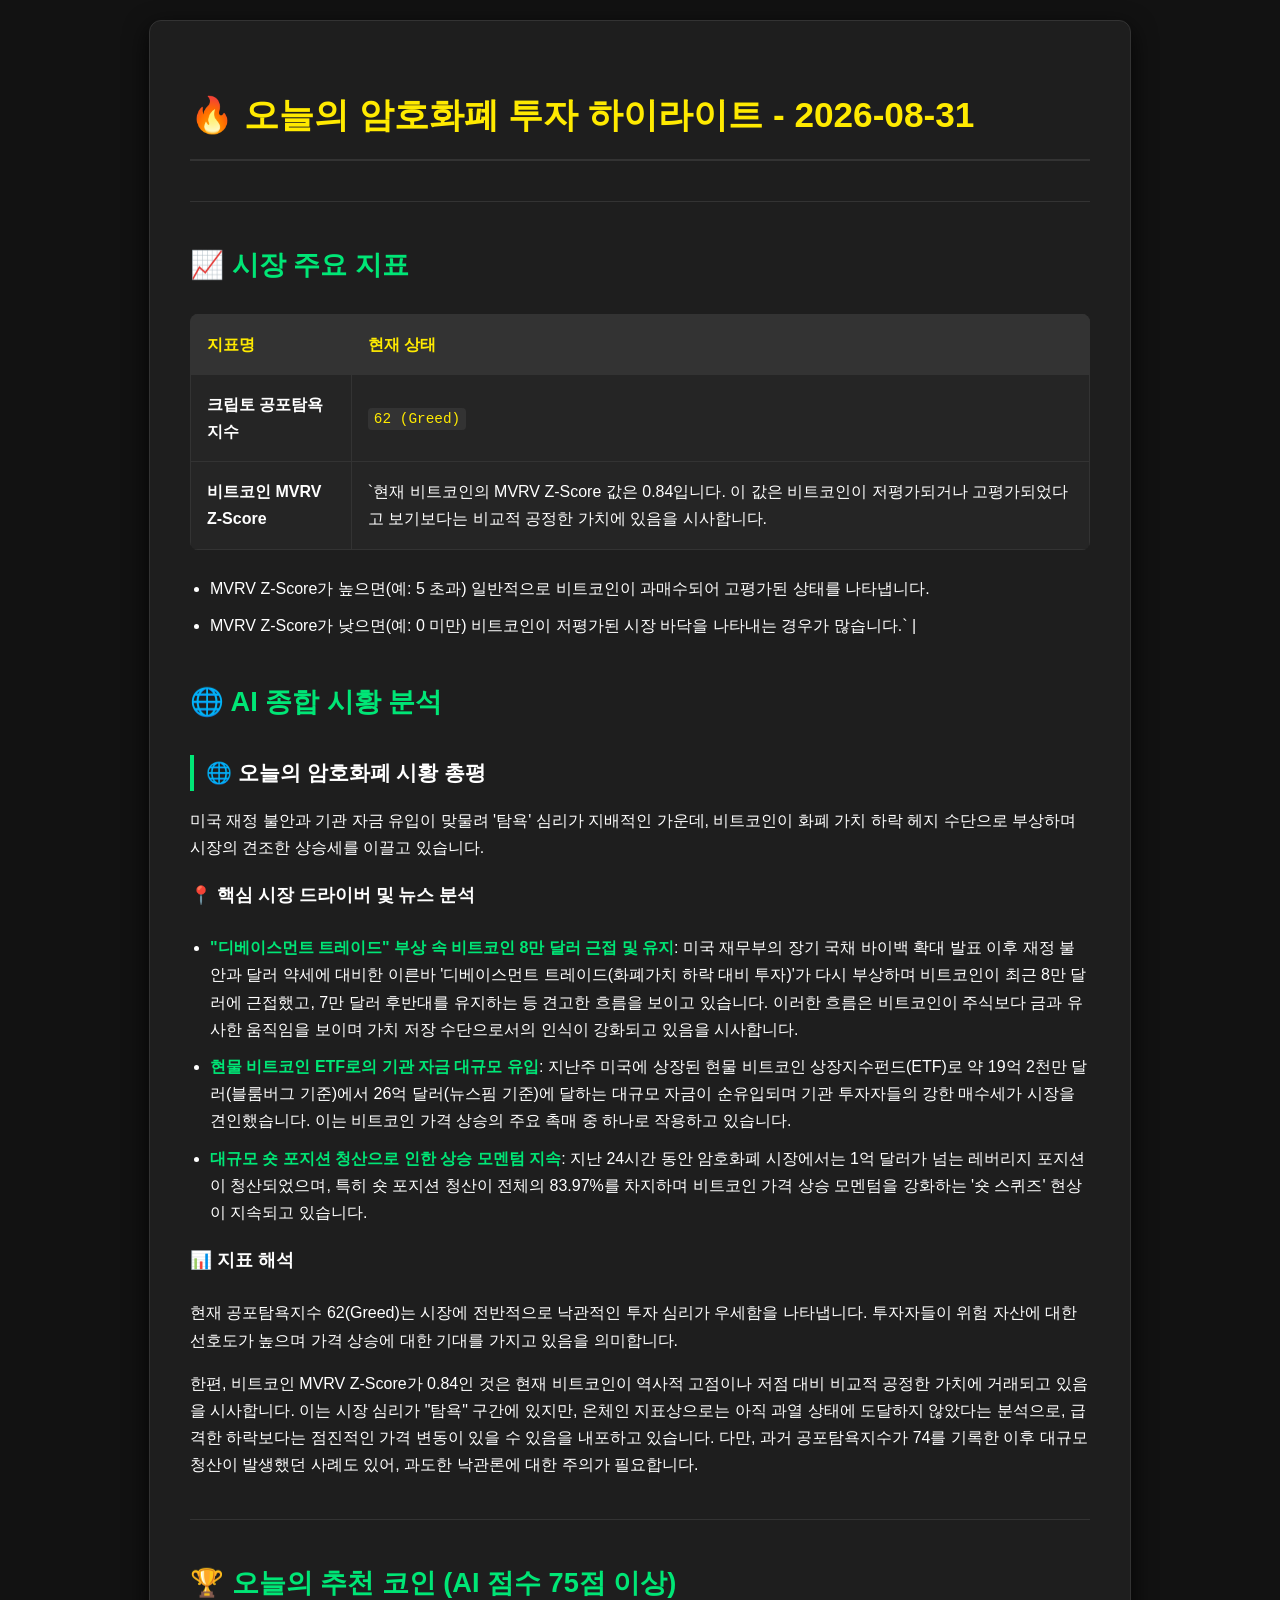
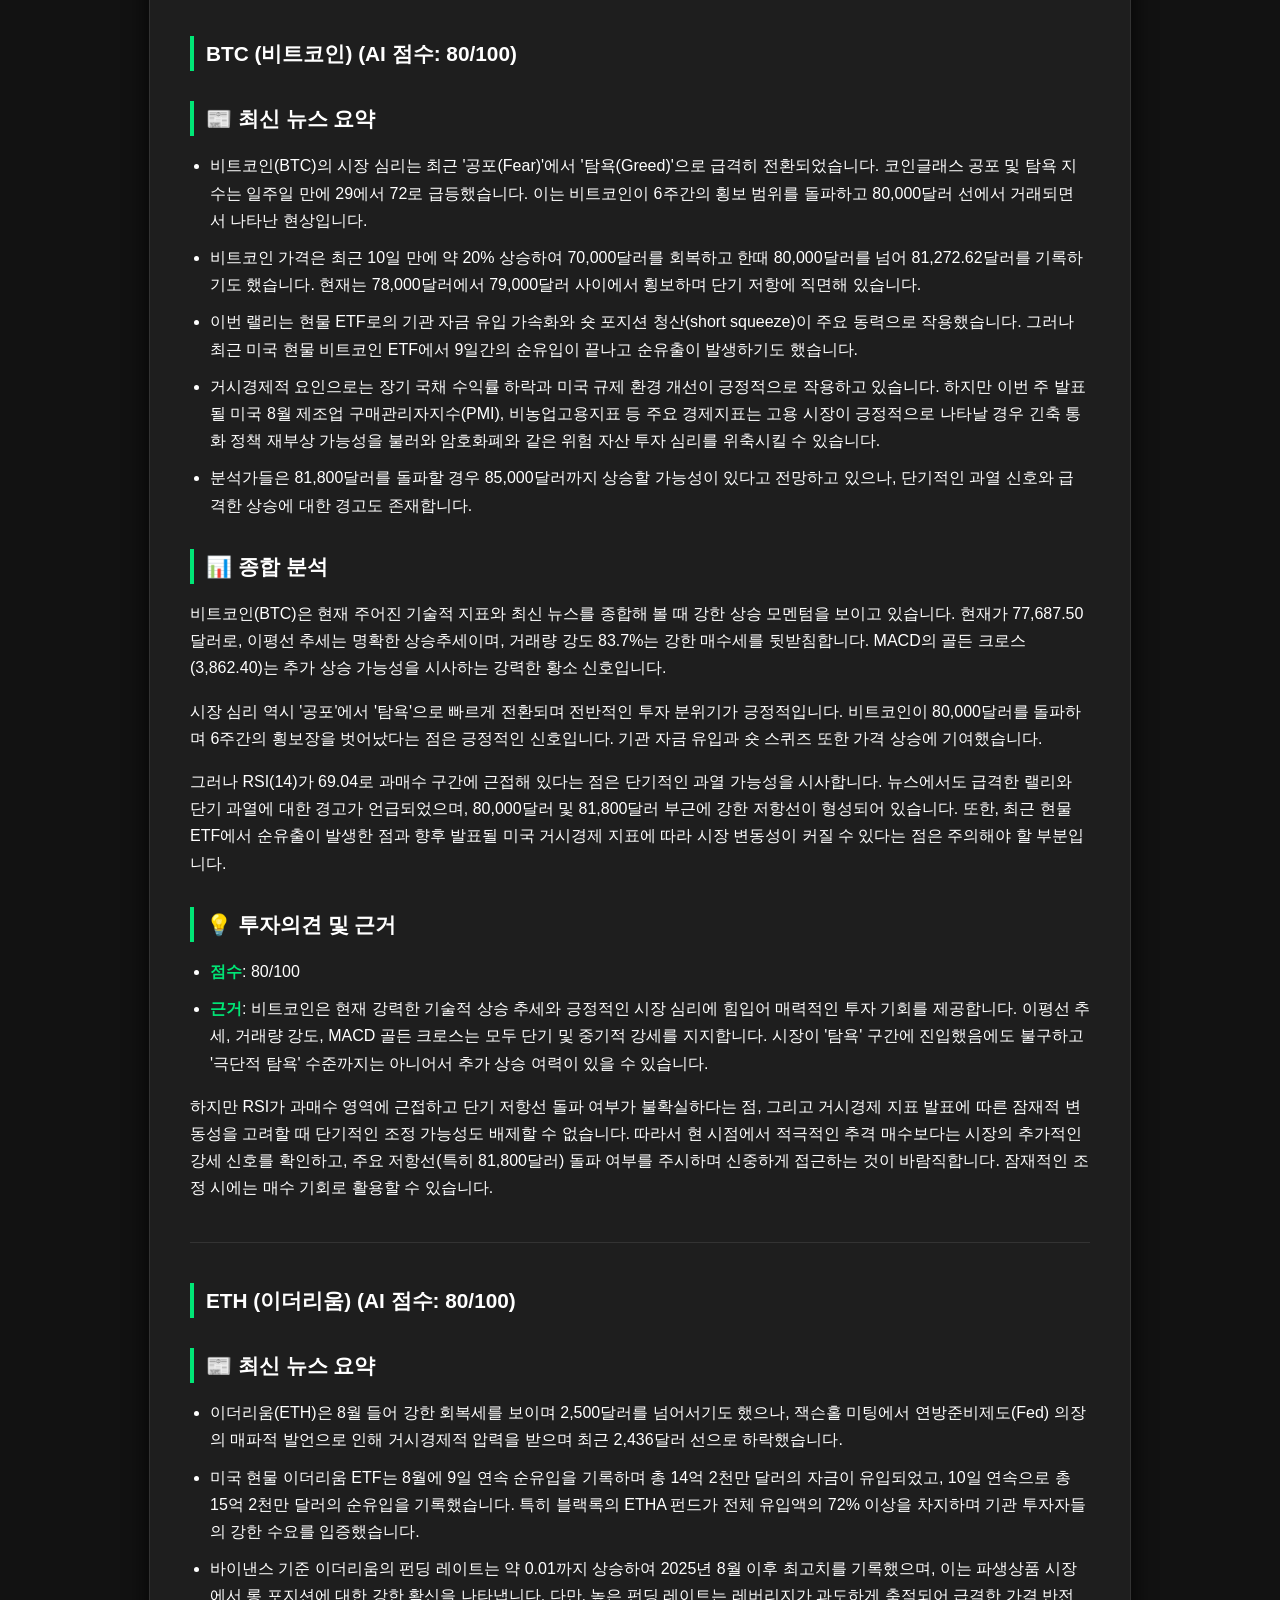
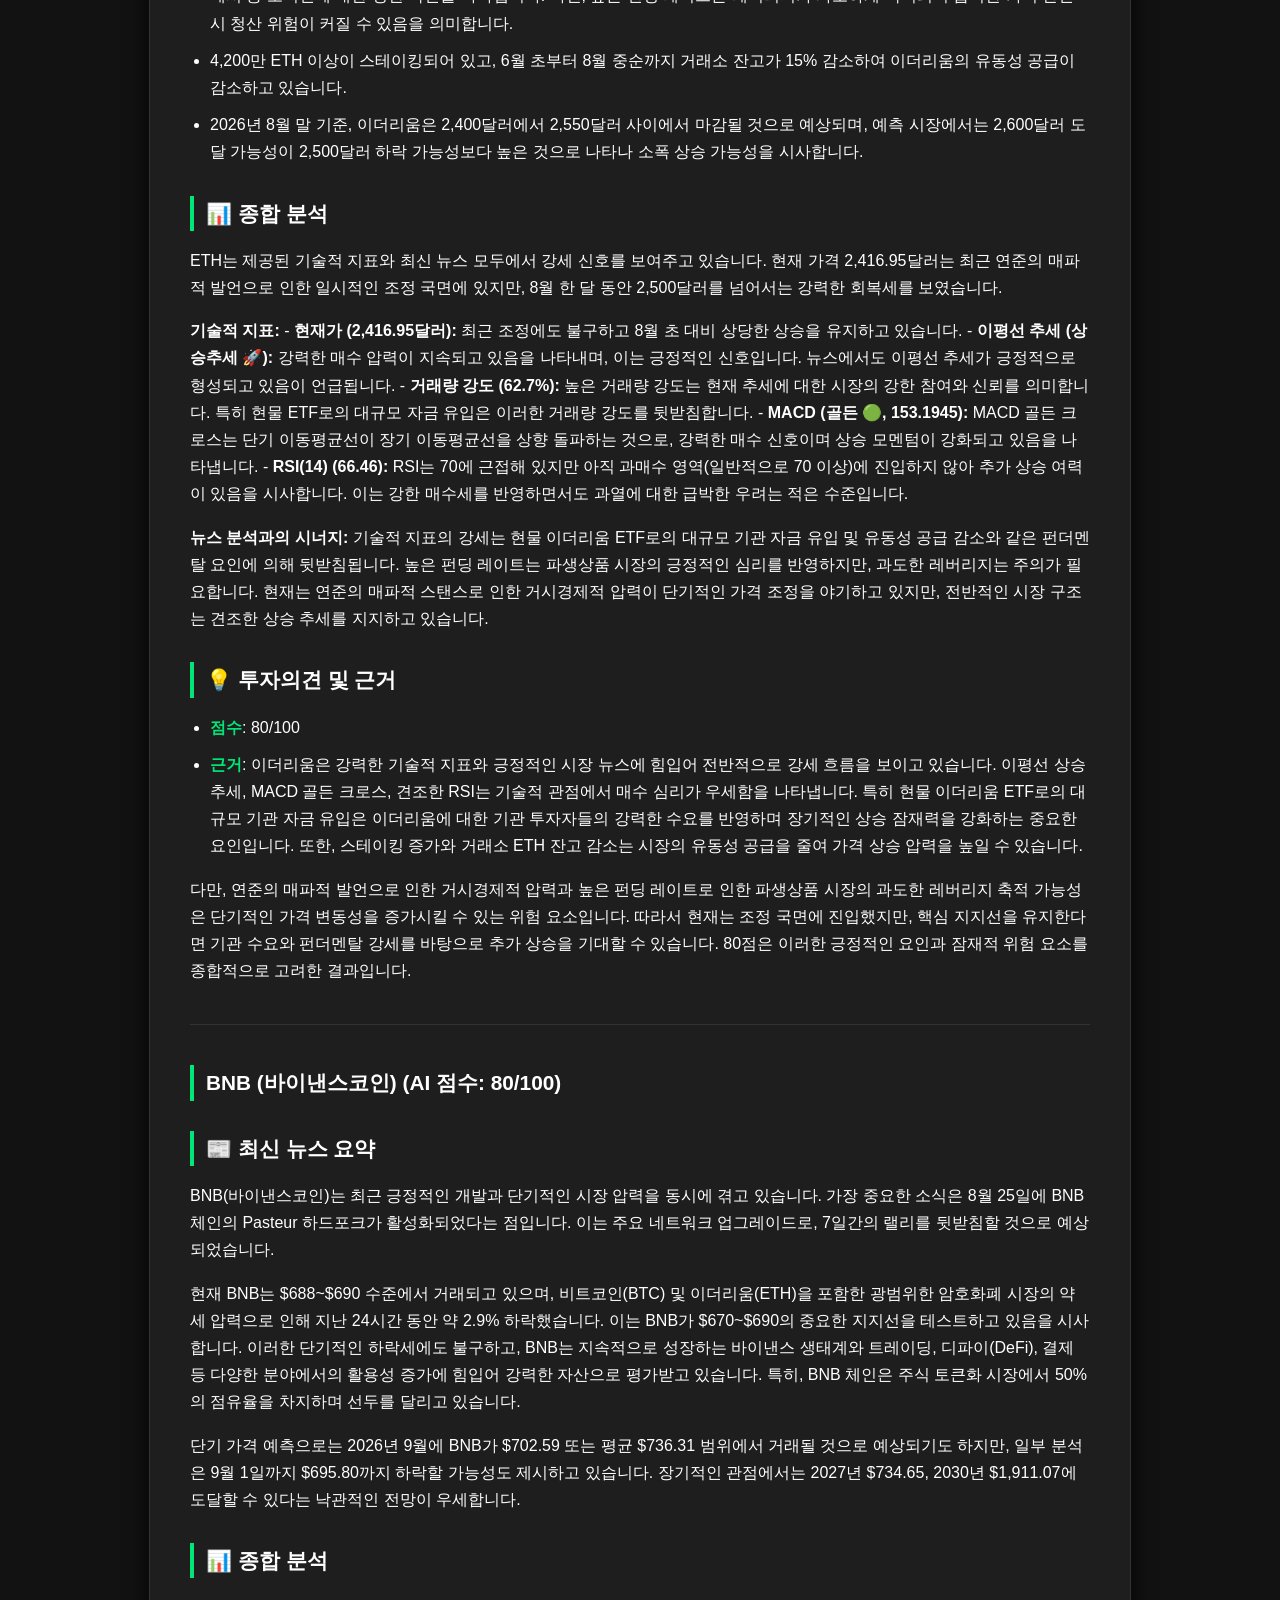
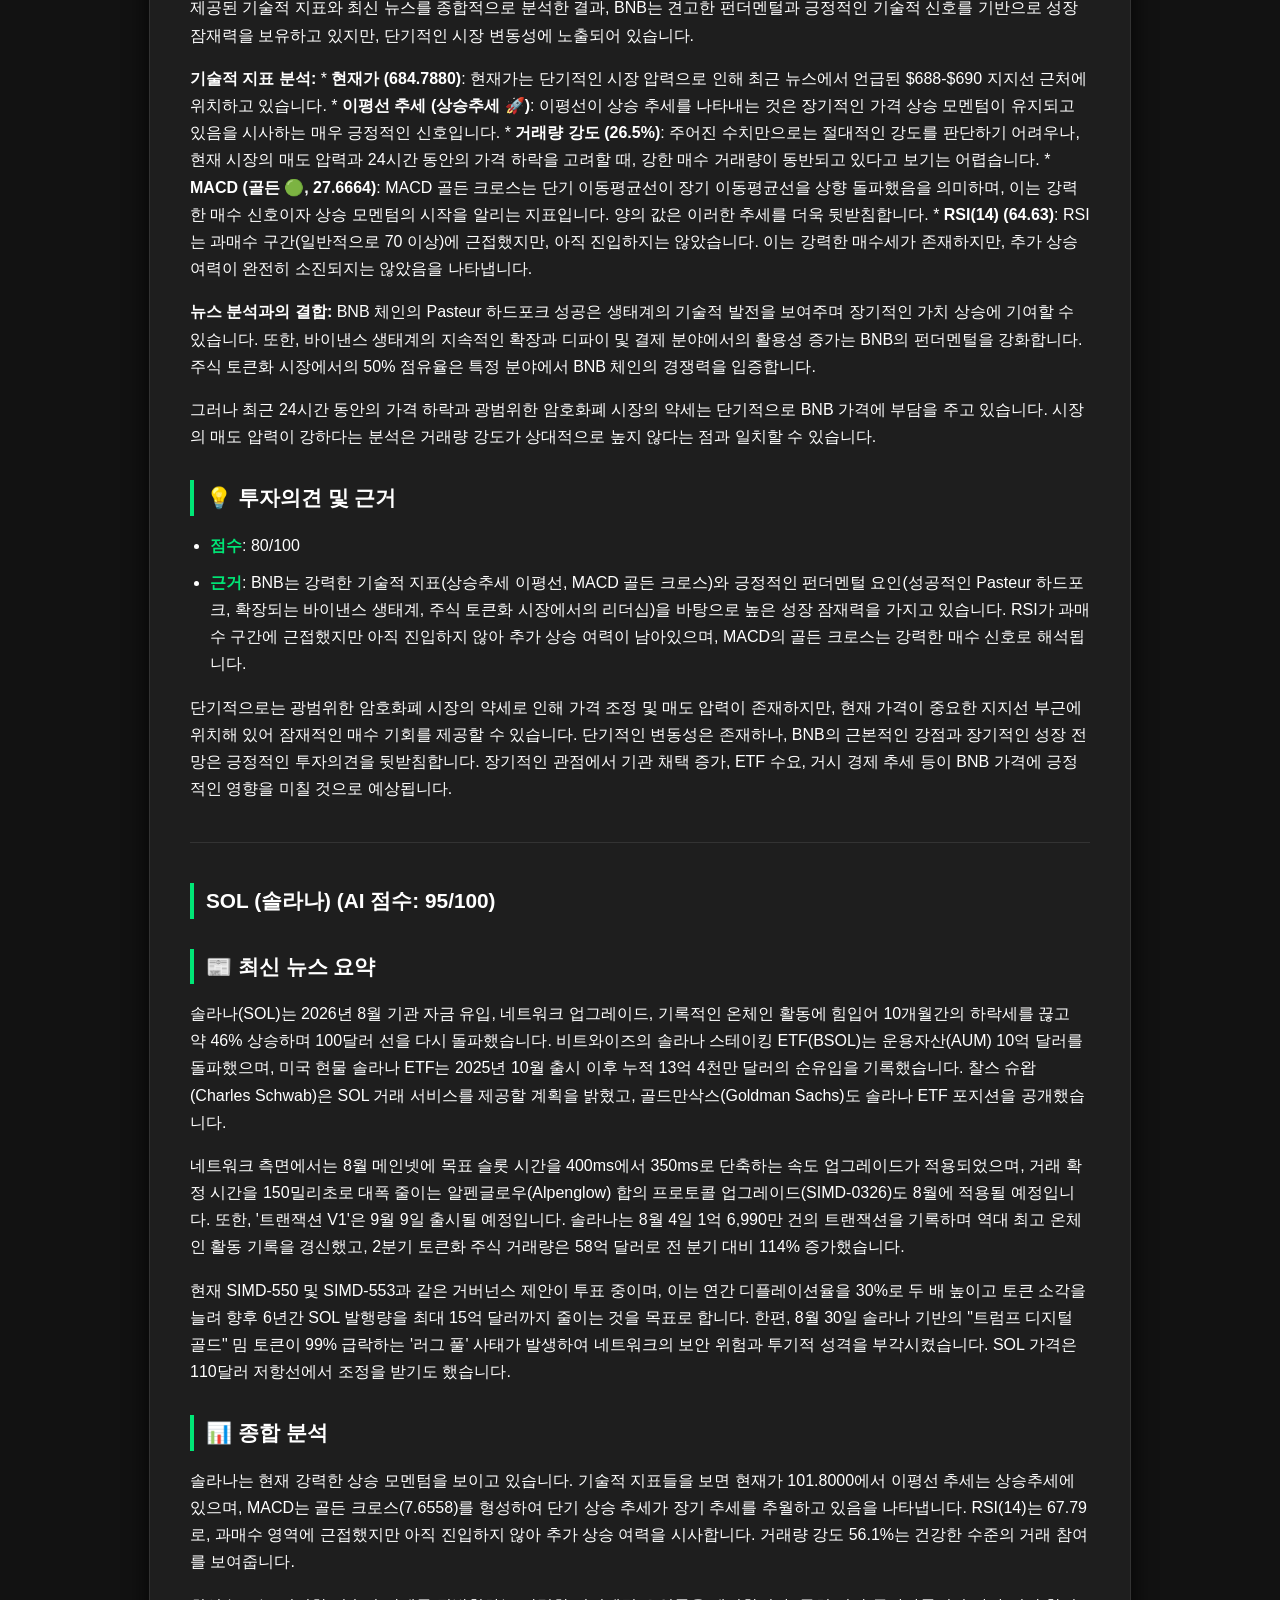
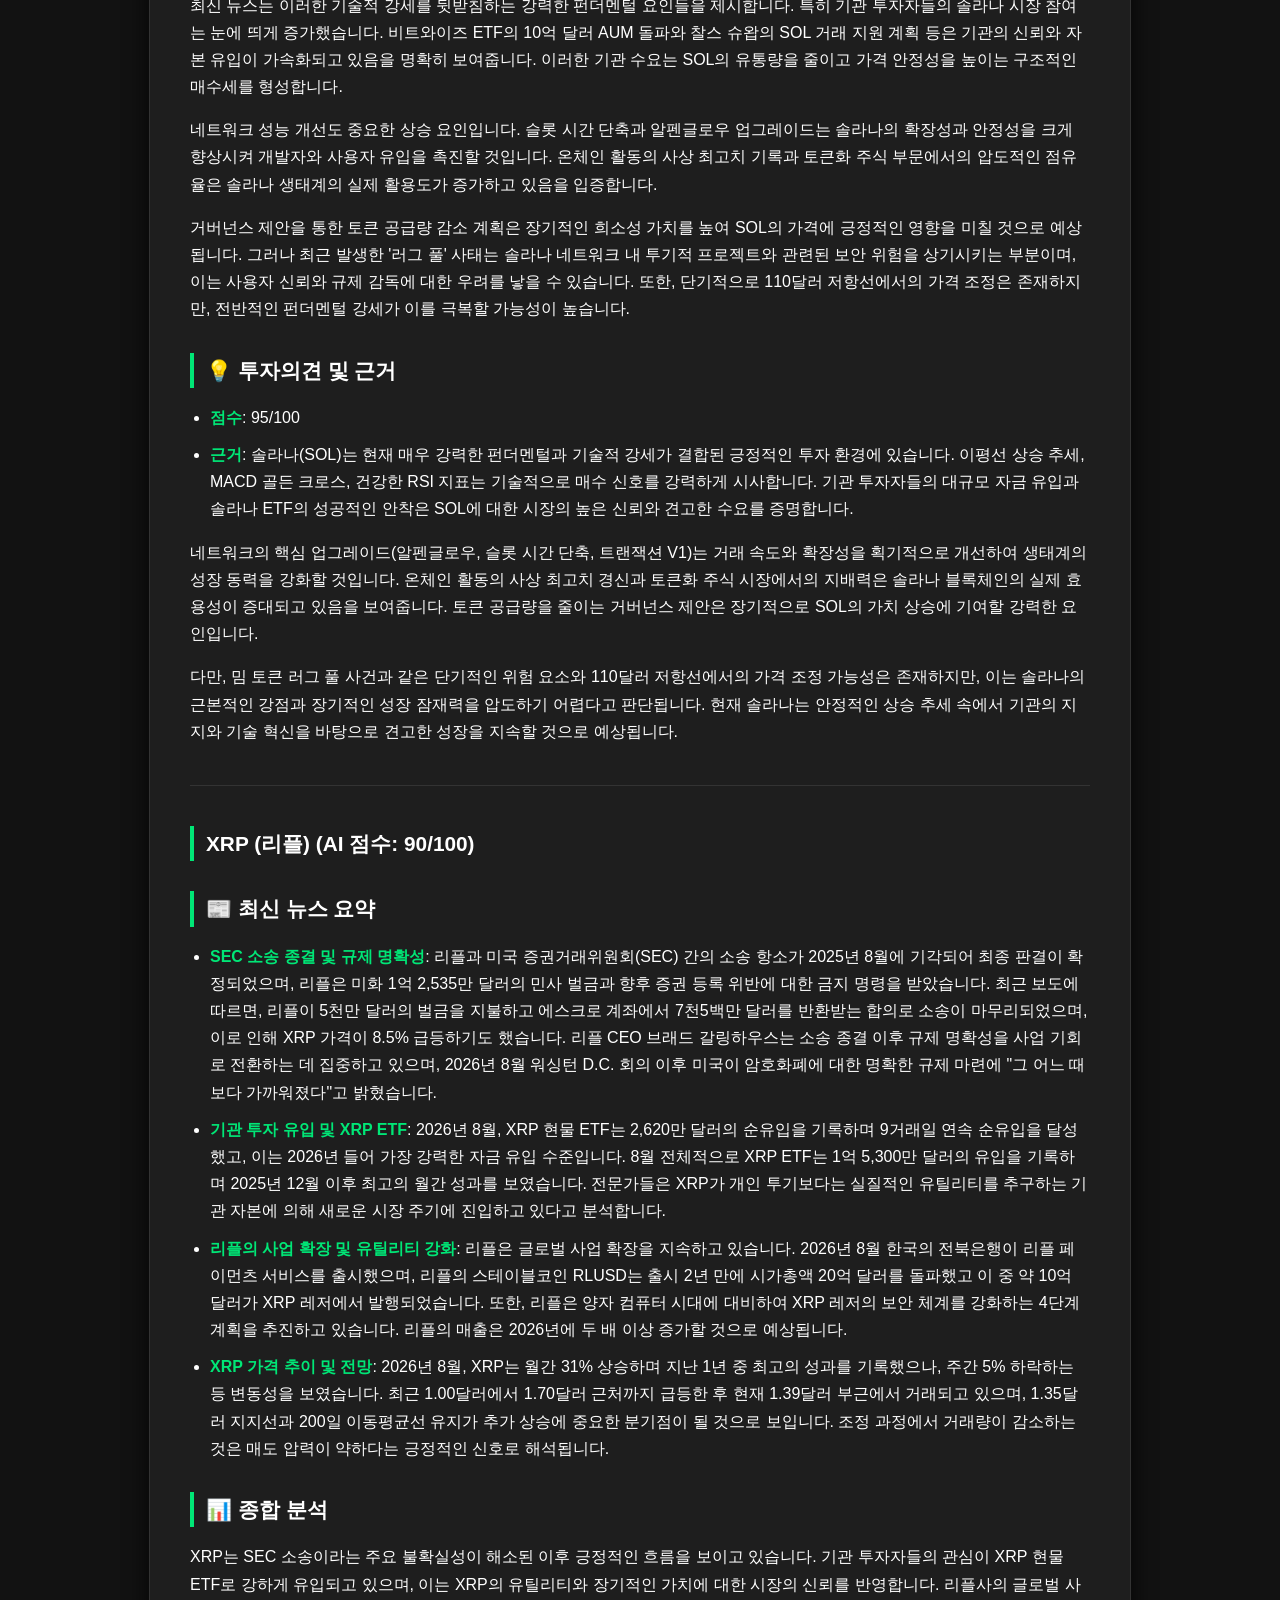
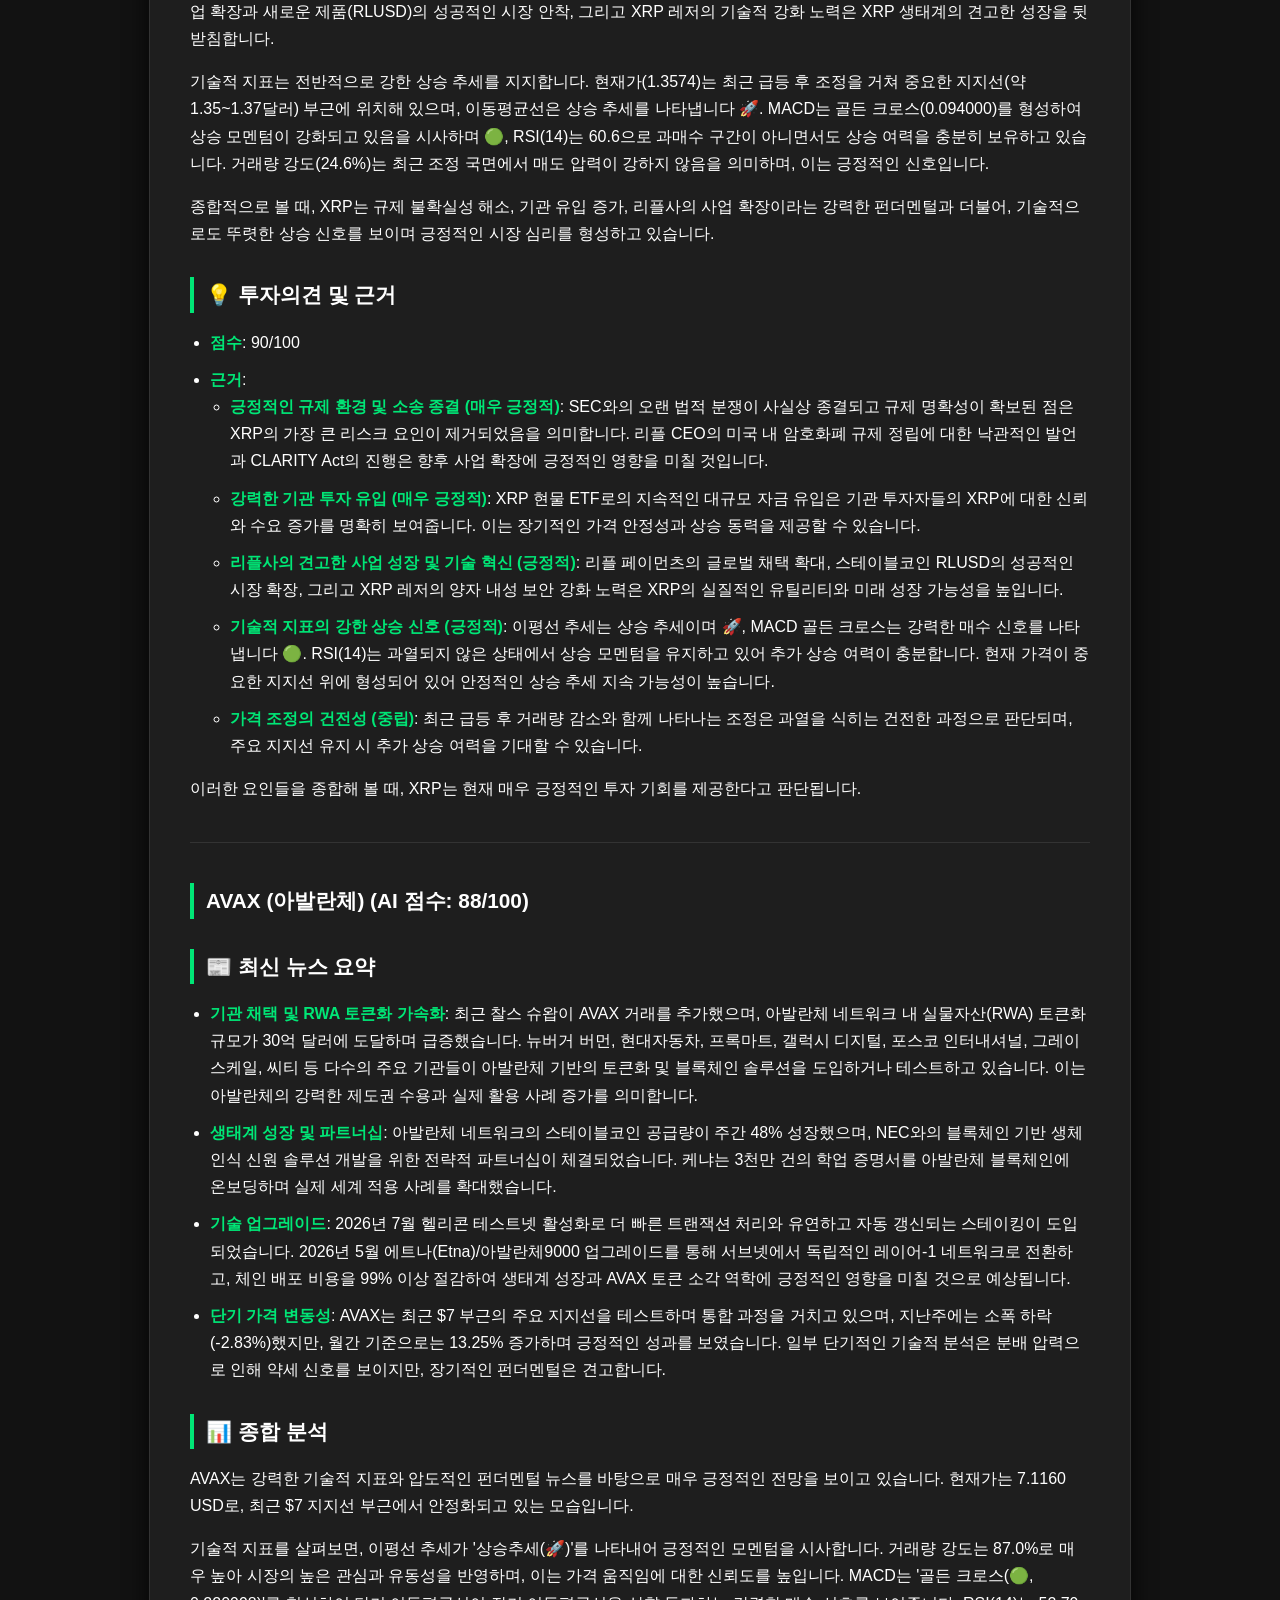
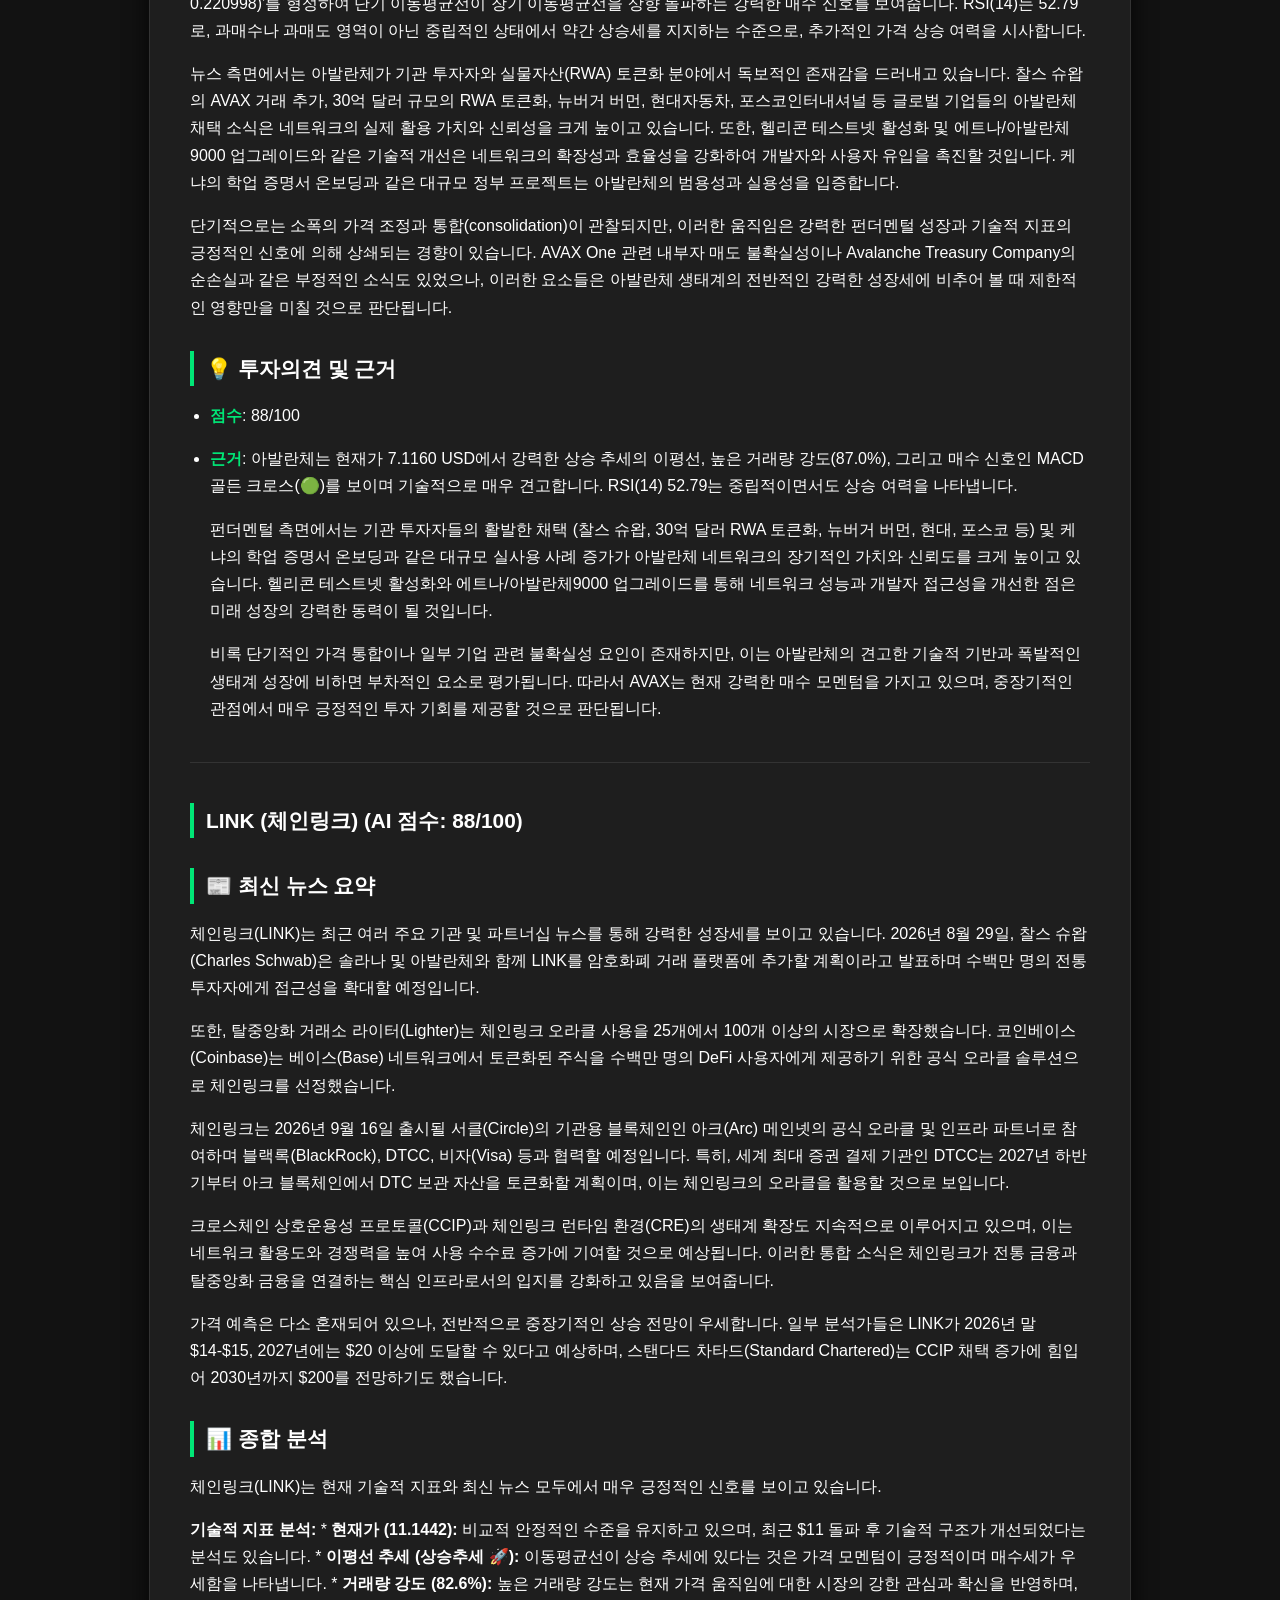
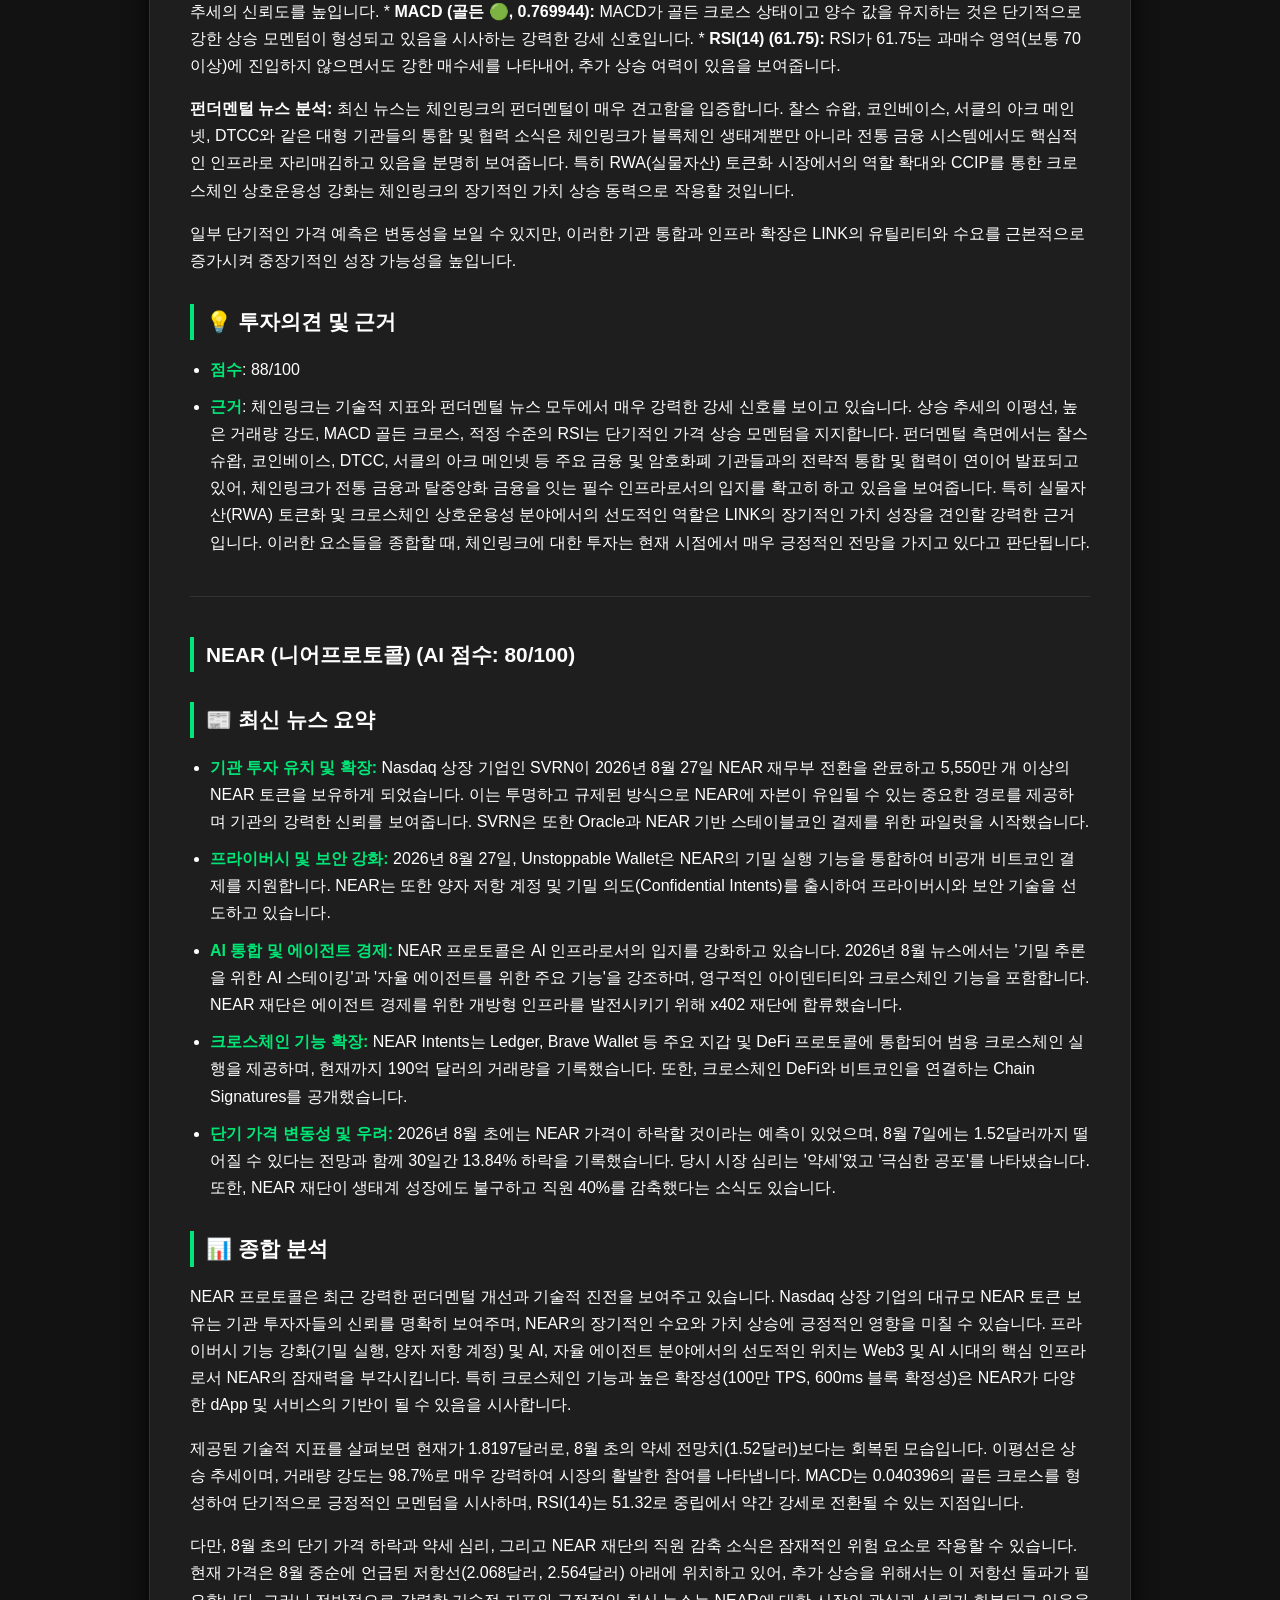
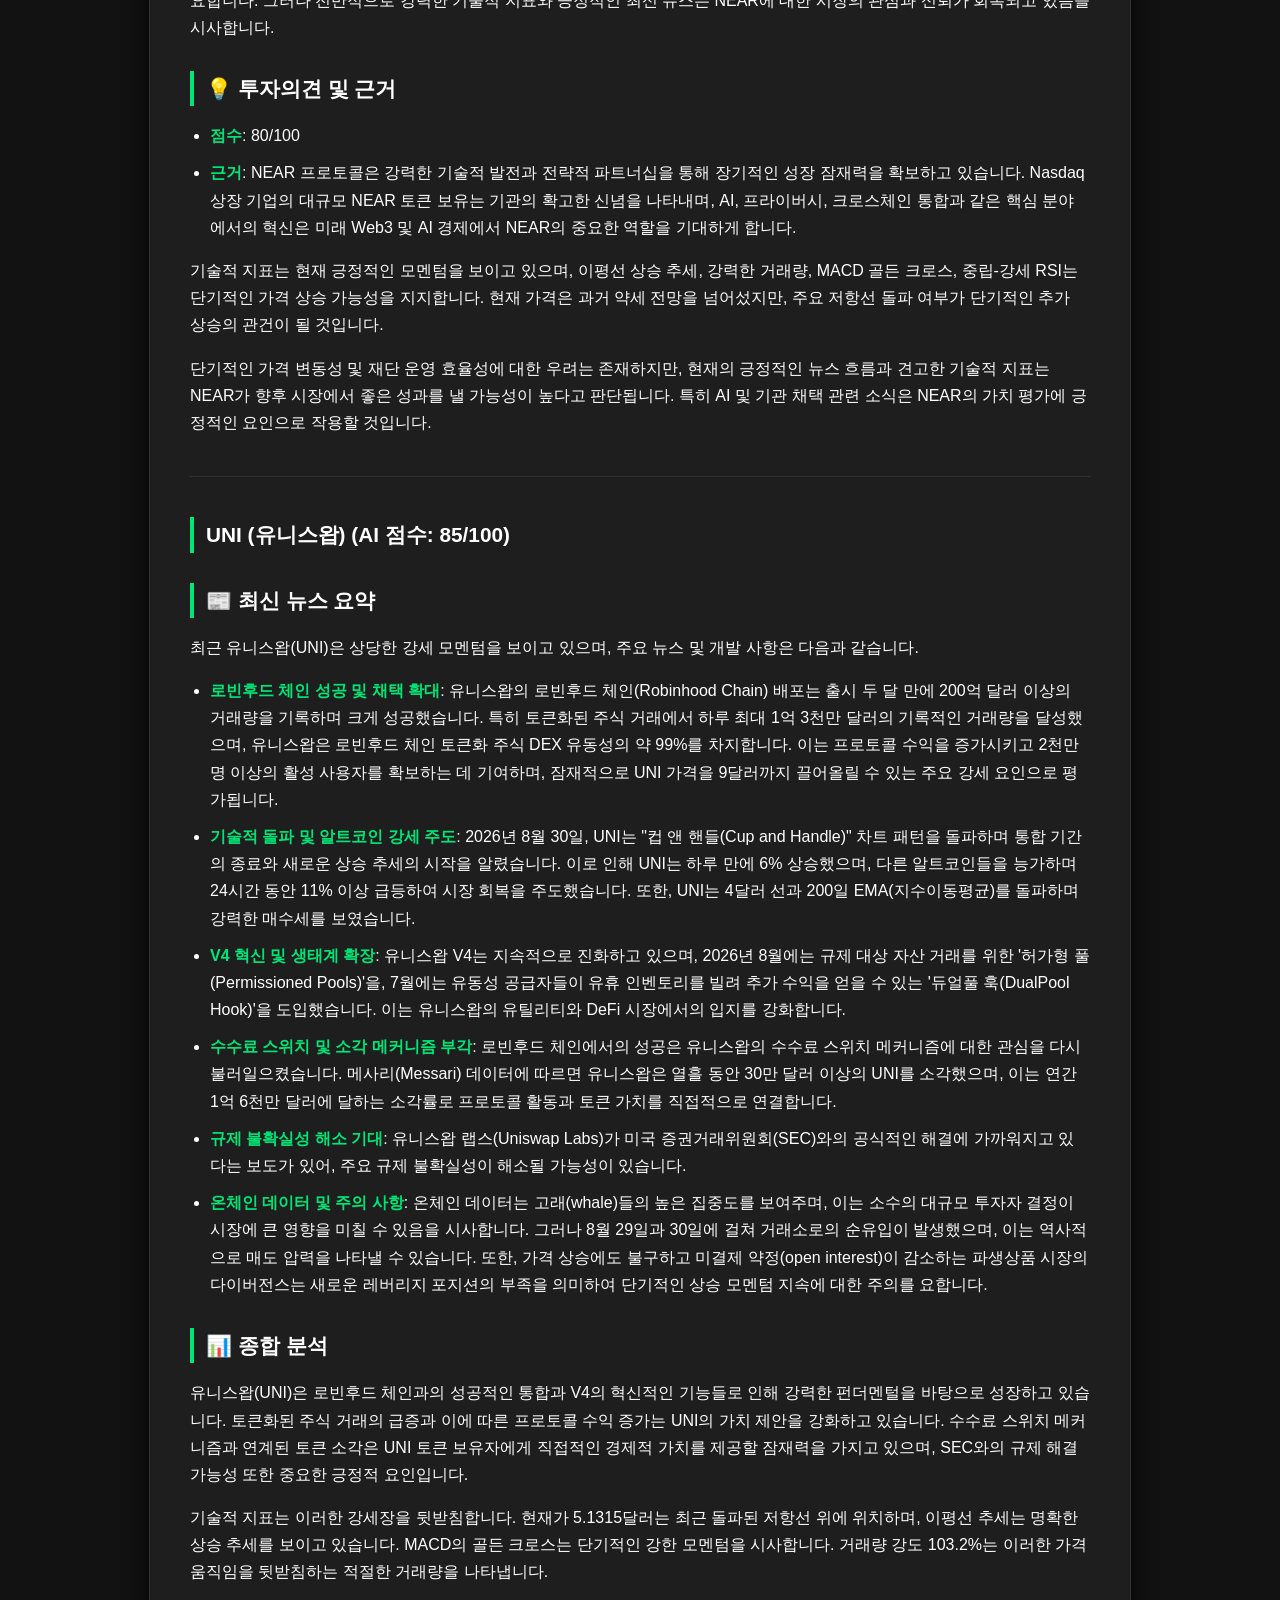
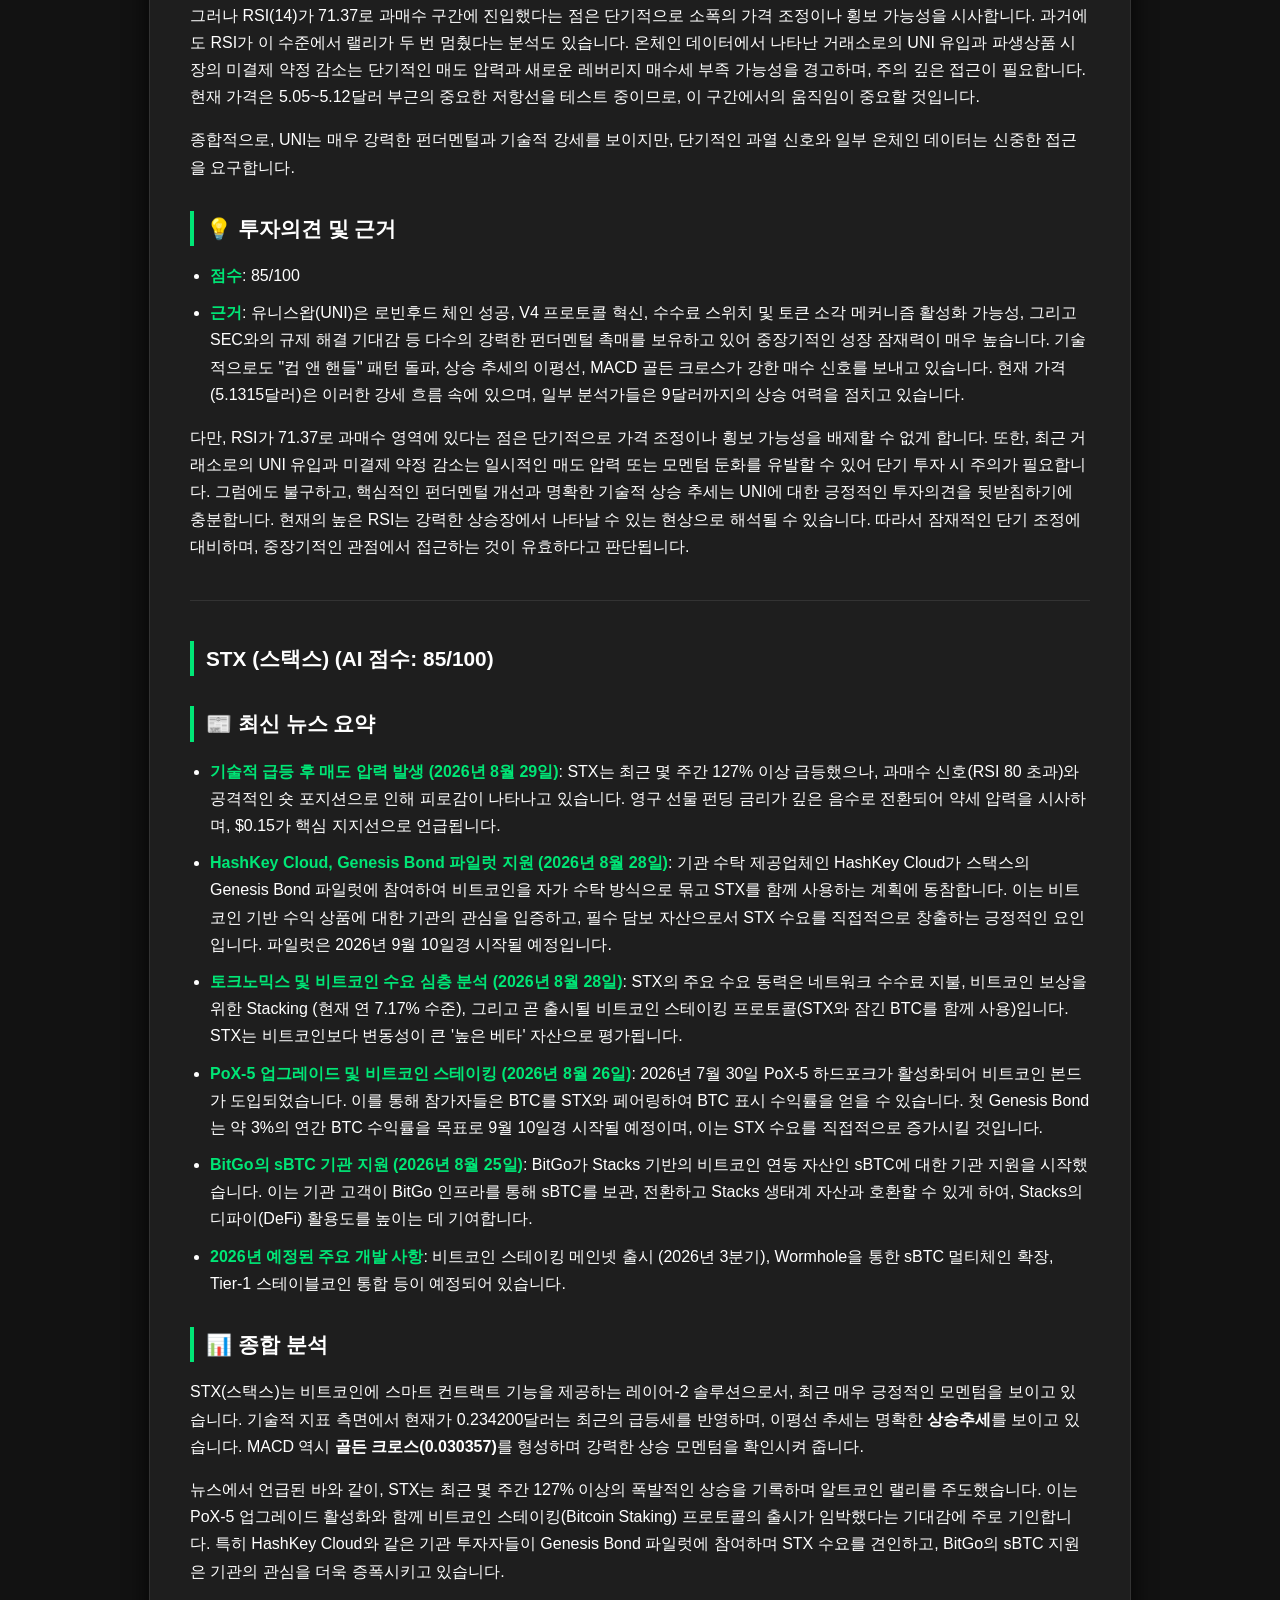
==== commit 76227867: "📝 일일 암호화폐 AI 리포트 및 웹페이지 자동 생성" ====
--- a/index.html
+++ b/index.html
@@ -3,7 +3,7 @@
 <head>
     <meta charset="UTF-8">
     <meta name="viewport" content="width=device-width, initial-scale=1.0">
-    <title>Crypto Report - 2026-08-30</title>
+    <title>Crypto Report - 2026-08-31</title>
     <style>
     @charset "UTF-8";
 /* 가독성 극대화 프리미엄 다크모드 (블루 제거) */
@@ -120,7 +120,7 @@
 </head>
 <body>
     <div class="container">
-        <h1>🔥 오늘의 암호화폐 투자 하이라이트 - 2026-08-30</h1>
+        <h1>🔥 오늘의 암호화폐 투자 하이라이트 - 2026-08-31</h1>
 <hr />
 <h2>📈 시장 주요 지표</h2>
 <table>
@@ -133,222 +133,264 @@
 <tbody>
 <tr>
 <td style="text-align: left;"><strong>크립토 공포탐욕지수</strong></td>
-<td style="text-align: left;"><code>69 (Greed)</code></td>
+<td style="text-align: left;"><code>62 (Greed)</code></td>
 </tr>
 <tr>
 <td style="text-align: left;"><strong>비트코인 MVRV Z-Score</strong></td>
-<td style="text-align: left;">`현재 비트코인의 MVRV Z-Score는 0에서 2 사이의 범위에 있으며, 이는 지난 90일 동안 이 영역에 머물렀음을 나타냅니다. 명확하게 지표가 "저평가" 또는 "고평가" 구간에 있다고 명시되어 있지는 않지만, 0에서 2 사이의 값은 일반적으로 극심한 고평가(5 이상)나 저평가(0 미만) 상태는 아님을 시사합니다.</td>
+<td style="text-align: left;">`현재 비트코인의 MVRV Z-Score 값은 0.84입니다. 이 값은 비트코인이 저평가되거나 고평가되었다고 보기보다는 비교적 공정한 가치에 있음을 시사합니다.</td>
 </tr>
 </tbody>
 </table>
-<p>MVRV Z-Score는 비트코인의 시장 가치와 실현 가치 간의 편차를 측정하며, 이를 통해 비트코인이 공정 가치에 비해 과대평가 또는 과소평가되었는지 식별합니다. 높은 값은 비트코인이 과대평가되었음을 의미하고, 낮은 값은 과소평가되었음을 의미합니다.` |</p>
+<ul>
+<li>MVRV Z-Score가 높으면(예: 5 초과) 일반적으로 비트코인이 과매수되어 고평가된 상태를 나타냅니다.</li>
+<li>MVRV Z-Score가 낮으면(예: 0 미만) 비트코인이 저평가된 시장 바닥을 나타내는 경우가 많습니다.` |</li>
+</ul>
 <h2>🌐 AI 종합 시황 분석</h2>
 <h3>🌐 오늘의 암호화폐 시황 총평</h3>
-<p>현재 암호화폐 시장은 견고한 기관 투자자 유입과 비트코인의 헤지 자산으로서의 부상에 힘입어 탐욕 단계에 진입하는 강한 상승 심리를 보이고 있으나, 연준의 매파적 발언에 따른 단기적인 조정 가능성 또한 내포하고 있습니다.</p>
+<p>미국 재정 불안과 기관 자금 유입이 맞물려 '탐욕' 심리가 지배적인 가운데, 비트코인이 화폐 가치 하락 헤지 수단으로 부상하며 시장의 견조한 상승세를 이끌고 있습니다.</p>
 <h4>📍 핵심 시장 드라이버 및 뉴스 분석</h4>
 <ul>
-<li>연방준비제도(Fed) 의장 케빈 워시의 매파적 연설 이후 광범위한 시장 매도세가 촉발되어 비트코인 캐시(BCH)가 8.3% 하락하고 비트코인 또한 3% 이상 하락하는 등, 단기적인 시장 조정 압력이 나타났습니다.</li>
-<li>비트코인 ETF는 지난주 19억 달러의 순유입을 기록하며 2025년 10월 이후 최고치를 달성했으며, 특히 BlackRock의 IBIT는 8월 26일 2억 800만 달러를 유치하여 강력한 기관 수요를 반영했습니다.</li>
-<li>미국 국가 부채가 40조 달러를 넘어서면서 비트코인이 인플레이션 헤지 수단이자 '디지털 금'으로서 재조명받으며 시장의 관심이 다시 높아지고 있습니다.</li>
-</ul>
-<h4>📊 주요 지표 해석</h4>
-<ul>
-<li><strong>공포탐욕지수 (69, Greed):</strong> 현재 시장이 탐욕 단계에 있음을 나타내며, 투자자들이 낙관적인 심리로 시장에 참여하고 있음을 시사합니다. 이는 강한 매수세와 높은 기대감을 반영하지만, 과도한 탐욕은 종종 단기 조정의 전조가 될 수 있으므로 주의가 필요합니다.</li>
-<li><strong>비트코인 MVRV Z-Score (0-2 범위):</strong> 지난 90일 동안 MVRV Z-Score가 0에서 2 사이에 머물렀다는 것은 비트코인이 극심한 고평가(5 이상)나 저평가(0 미만) 상태에 있지 않음을 의미합니다. 이는 현재 시장 가치가 실현 가치와 비교하여 상대적으로 균형 잡힌 수준에 있음을 나타내며, 현재의 '탐욕' 심리가 투기보다는 합리적인 가치 평가에 기반하고 있을 가능성을 시사합니다.</li>
-</ul>
+<li><strong>"디베이스먼트 트레이드" 부상 속 비트코인 8만 달러 근접 및 유지</strong>: 미국 재무부의 장기 국채 바이백 확대 발표 이후 재정 불안과 달러 약세에 대비한 이른바 '디베이스먼트 트레이드(화폐가치 하락 대비 투자)'가 다시 부상하며 비트코인이 최근 8만 달러에 근접했고, 7만 달러 후반대를 유지하는 등 견고한 흐름을 보이고 있습니다. 이러한 흐름은 비트코인이 주식보다 금과 유사한 움직임을 보이며 가치 저장 수단으로서의 인식이 강화되고 있음을 시사합니다.</li>
+<li><strong>현물 비트코인 ETF로의 기관 자금 대규모 유입</strong>: 지난주 미국에 상장된 현물 비트코인 상장지수펀드(ETF)로 약 19억 2천만 달러(블룸버그 기준)에서 26억 달러(뉴스핌 기준)에 달하는 대규모 자금이 순유입되며 기관 투자자들의 강한 매수세가 시장을 견인했습니다. 이는 비트코인 가격 상승의 주요 촉매 중 하나로 작용하고 있습니다.</li>
+<li><strong>대규모 숏 포지션 청산으로 인한 상승 모멘텀 지속</strong>: 지난 24시간 동안 암호화폐 시장에서는 1억 달러가 넘는 레버리지 포지션이 청산되었으며, 특히 숏 포지션 청산이 전체의 83.97%를 차지하며 비트코인 가격 상승 모멘텀을 강화하는 '숏 스퀴즈' 현상이 지속되고 있습니다.</li>
+</ul>
+<h4>📊 지표 해석</h4>
+<p>현재 공포탐욕지수 62(Greed)는 시장에 전반적으로 낙관적인 투자 심리가 우세함을 나타냅니다. 투자자들이 위험 자산에 대한 선호도가 높으며 가격 상승에 대한 기대를 가지고 있음을 의미합니다.</p>
+<p>한편, 비트코인 MVRV Z-Score가 0.84인 것은 현재 비트코인이 역사적 고점이나 저점 대비 비교적 공정한 가치에 거래되고 있음을 시사합니다. 이는 시장 심리가 "탐욕" 구간에 있지만, 온체인 지표상으로는 아직 과열 상태에 도달하지 않았다는 분석으로, 급격한 하락보다는 점진적인 가격 변동이 있을 수 있음을 내포하고 있습니다. 다만, 과거 공포탐욕지수가 74를 기록한 이후 대규모 청산이 발생했던 사례도 있어, 과도한 낙관론에 대한 주의가 필요합니다.</p>
 <hr />
 <h2>🏆 오늘의 추천 코인 (AI 점수 75점 이상)</h2>
-<h3>BTC (비트코인) (AI 점수: <strong>83/100</strong>)</h3>
-<h3>📰 최신 뉴스 요약</h3>
-<p>비트코인(BTC)은 최근 8만 달러를 넘어섰으나, 미국 연방준비제도(Fed)의 잭슨홀 심포지엄에서의 매파적 발언으로 인해 7만 8천 달러 선으로 하락했습니다. 이는 연준 의장 케빈 워시(Kevin Warsh)가 인플레이션 억제를 위해 "더 많은 노력을 기울여야 한다"고 언급하며 금리 인상 가능성을 시사했기 때문으로 분석됩니다.</p>
-<p>그럼에도 불구하고 미국 현물 비트코인 상장지수펀드(ETF)에는 상당한 자금 유입이 지속되고 있으며, 지난 9일 동안 30억 달러 이상, 이번 주에만 11억 4천만 달러가 유입되었습니다. 이는 뱅크리스(Bankless) 진행자 라이언 션 아담스(Ryan Sean Adams)와 벤처 캐피털리스트 하시브 쿠레시(Haseeb Qureshi)와 같은 전문가들이 비트코인의 상승세가 계속될 여지가 있다고 전망하는 주요 근거가 되고 있습니다. 투자자들은 달러 약세와 40조 달러를 넘어선 미국 국가 부채에 대한 헤지 수단으로 비트코인을 "통화 가치 하락 거래(debasement trade)" 자산으로 주목하고 있습니다.</p>
-<p>시장 심리는 "극도의 탐욕" 구간(공포·탐욕지수 82)에 진입하며 과열 조짐을 보이고 있으며, 일부 분석가들은 단기 차익 실현 가능성과 조정을 경고하고 있습니다. 한편, 트럼프 대통령의 암호화폐 경영진 회동 및 SEC의 암호화폐 규제 제안 발표 등 규제 명확화에 대한 기대감도 시장에 긍정적인 영향을 미치고 있습니다. 장기적으로는 2024년 4월 반감기 이후 역사적인 패턴을 고려할 때 2026년 8월은 강세장의 중반부에 해당하며, 비트코인의 희소성과 인플레이션 헤지 특성이 '디지털 금'으로서의 위상을 강화하고 있습니다.</p>
-<h3>📊 종합 분석</h3>
-<p>비트코인은 잭슨홀 심포지엄의 매파적 발언으로 인해 단기적인 하락 압력을 받았지만, 전반적인 시장 심리와 기술적 지표는 여전히 강한 상승 추세를 나타내고 있습니다.</p>
-<p><strong>긍정적 요인:</strong>
-*   <strong>기술적 추세:</strong> 이동평균선이 상승 추세를 나타내고 있으며, 이는 가격의 긍정적인 모멘텀을 지지합니다.
-*   <strong>거래량 강도:</strong> 83.9%의 높은 거래량 강도는 현재 추세에 대한 시장의 강한 확신을 보여줍니다.
-*   <strong>MACD:</strong> MACD 골든 크로스(🟢 4,004.85)는 매수 신호로, 가격 상승 모멘텀이 유지되고 있음을 시사합니다.
-*   <strong>기관 자금 유입:</strong> 미국 현물 비트코인 ETF로의 지속적이고 상당한 자금 유입은 기관 투자자들의 수요가 견고함을 의미하며, 이는 장기적인 가격 지지 기반이 됩니다.
-*   <strong>매크로 헤지 수요:</strong> 미 국가 부채 증가와 달러 약세에 대한 우려로 비트코인이 '디지털 금'으로서의 가치 저장 수단으로 부각되며 투자 수요를 견인하고 있습니다.
-*   <strong>규제 환경 개선 기대:</strong> 미국 정부의 규제 명확화 노력은 기관 자금의 추가 유입 가능성을 높여 장기적인 성장을 뒷받침할 수 있습니다.</p>
-<p><strong>주의해야 할 요인:</strong>
-*   <strong>단기 과열 신호:</strong> RSI(14)가 71.51로 과매수 구간에 있으며, 공포·탐욕지수 역시 '극도의 탐욕' 단계(82)를 기록하여 단기적인 가격 조정 또는 차익 실현 매물 출회 가능성을 시사합니다.
-*   <strong>매파적 연준:</strong> 연준의 매파적 기조는 단기적으로 암호화폐와 같은 위험 자산에 부정적인 영향을 미칠 수 있습니다.</p>
-<p>종합적으로 볼 때, 비트코인은 강력한 기관 투자 수요와 긍정적인 장기 거시경제 환경을 바탕으로 상승 동력을 유지하고 있으나, 단기적인 과열 신호와 연준의 정책 기조 변화에 따른 변동성에 유의해야 할 시점입니다.</p>
-<h3>💡 투자의견 및 근거</h3>
-<ul>
-<li><strong>점수</strong>: 83/100</li>
-<li><strong>근거</strong>: 비트코인은 현재 상승 추세의 견고한 기술적 지표와 역대급 ETF 자금 유입, 그리고 인플레이션 헤지로서의 위상 강화라는 강력한 펀더멘털을 바탕으로 중장기적인 상승 여력이 매우 높다고 판단됩니다. 이평선 추세는 상승세를 나타내고, 거래량 강도는 강력하며, MACD 골든 크로스는 긍정적인 모멘텀을 확인시켜 줍니다. 미국 현물 ETF로의 지속적인 대규모 자금 유입은 기관 투자자들의 비트코인에 대한 관심이 식지 않았음을 명확히 보여줍니다.</li>
-</ul>
-<p>다만, RSI가 71.51로 과매수 구간에 진입했고, 시장의 공포·탐욕지수가 '극도의 탐욕'을 나타내고 있어 단기적인 과열에 대한 경계가 필요합니다. 최근 잭슨홀 심포지엄에서의 연준의 매파적 발언은 단기적인 가격 하락을 야기했으므로, 추가적인 조정 가능성을 염두에 두어야 합니다. 따라서 현재는 장기적인 관점에서 비중을 늘려갈 기회를 모색하되, 단기 급등에 대한 추격 매수는 지양하고 조정 시 분할 매수 전략을 고려하는 것이 현명해 보입니다. 잠재적인 단기 조정을 매수 기회로 활용한다면 긍정적인 결과를 기대할 수 있을 것입니다.</p>
-<hr />
-<h3>SOL (솔라나) (AI 점수: <strong>85/100</strong>)</h3>
-<h3>📰 최신 뉴스 요약</h3>
-<p>솔라나(SOL)는 2026년 8월 들어 상당한 상승세를 보이며 월간 약 44%, 주간 20% 상승하여 2026년 2월 이후 처음으로 100달러를 돌파했습니다. 현재 105달러에서 110달러 사이의 주요 저항선과 씨름하고 있습니다.</p>
-<p>주요 긍정적 소식은 다음과 같습니다:
-*   <strong>기관 투자 증가</strong>: Bitwise 솔라나 ETF(BSOL)는 자산 규모 10억 달러를 돌파하며 강력한 기관 수요와 지속적인 자본 유입을 시사했습니다. Galaxy Digital 또한 SOL 담보 대출 상품을 출시했습니다.
-*   <strong>네트워크 업그레이드 및 개발</strong>:
-    *   검증인들은 하루 SOL 소각량을 650개에서 7,500개~9,000개로 대폭 늘리는 거버넌스 투표를 통과시켜 "수년간 공급 곡선을 다시 작성"할 것으로 예상됩니다. 여기에는 연간 디스인플레이션율을 15%에서 30%로 두 배 늘리는 방안도 포함됩니다.
-    *   솔라나 네트워크 활동은 지난 한 달간 42억 건의 거래를 기록하며 사상 최고치를 경신했습니다.
-    *   네트워크 속도 향상을 위해 목표 슬롯 시간을 400ms에서 350ms로 단축했습니다(최초 속도 업그레이드).
-    *   Agave v4.2 검증인 클라이언트 업데이트를 통해 온체인 임대 비용이 약 90% 절감되고 최대 트랜잭션 크기가 증가할 예정입니다.
-    *   'Transaction V1'이 9월 9일에 출시되어 네트워크의 핵심 트랜잭션 형식을 업그레이드합니다.
-    *   'Alpenglow' 합의 업그레이드가 10월에 예정되어 있습니다.
-*   <strong>가격 전망</strong>: 단기적으로 120달러 목표와 장기적으로 1,000달러 돌파 가능성까지 언급하는 낙관적인 전망이 있습니다.</p>
-<p>다만, Avici Neobank 해킹 사건으로 60만 달러 이상이 유출되어 제3자 생태계 계약의 보안 취약성 위험이 부각되기도 했습니다. 또한, 일부 분석가들은 44%의 월간 상승이 이미 차트에 반영되었을 수 있으며, 일부 트레이더들은 이익 실현을 고려하고 있다는 의견도 있습니다.</p>
-<h3>📊 종합 분석</h3>
-<p>솔라나(SOL)는 최근 강력한 기술적 지표와 긍정적인 최신 뉴스를 바탕으로 매우 견조한 상승세를 보이고 있습니다. 현재가 105.6200은 주요 저항 구간에 진입했지만, 이동평균선이 상승 추세이고 MACD 골든 크로스(7.8314)가 발생하여 강력한 매수 모멘텀을 나타냅니다.</p>
-<p>특히 주목할 점은 솔라나 네트워크의 근본적인 가치 향상입니다. 기관 투자 유입과 더불어, SOL 소각량 증가, 슬롯 시간 단축, 거래 비용 절감 등의 핵심 업그레이드는 네트워크의 효율성과 확장성을 크게 개선하고 장기적인 희소성을 높일 것입니다. 월간 42억 건의 거래량은 이러한 네트워크 개선이 실제 사용량 증가로 이어지고 있음을 보여줍니다.</p>
-<p>그러나 RSI(14)가 75.53로 과매수 구간에 진입했으며, 이는 단기적인 가격 조정 가능성을 시사합니다. 거래량 강도 35.9%는 높은 상승세에 비해 폭발적인 수준은 아닐 수 있지만, 이는 과도한 레버리지 없이 견고하게 상승하고 있다는 긍정적인 신호로도 해석될 수 있습니다. 8월 초의 선물 미결제약정 감소는 시장의 레버리지가 제거되고 있음을 나타내며, 이는 시장의 건강성을 높일 수 있습니다. Avici Neobank 해킹과 같은 생태계 내 위험은 존재하지만, 이는 솔라나 코어 프로토콜의 문제는 아니며, 전체적인 긍정적 흐름을 뒤집을 정도는 아닙니다.</p>
+<h3>BTC (비트코인) (AI 점수: <strong>80/100</strong>)</h3>
+<h3>📰 최신 뉴스 요약</h3>
+<ul>
+<li>비트코인(BTC)의 시장 심리는 최근 '공포(Fear)'에서 '탐욕(Greed)'으로 급격히 전환되었습니다. 코인글래스 공포 및 탐욕 지수는 일주일 만에 29에서 72로 급등했습니다. 이는 비트코인이 6주간의 횡보 범위를 돌파하고 80,000달러 선에서 거래되면서 나타난 현상입니다.</li>
+<li>비트코인 가격은 최근 10일 만에 약 20% 상승하여 70,000달러를 회복하고 한때 80,000달러를 넘어 81,272.62달러를 기록하기도 했습니다. 현재는 78,000달러에서 79,000달러 사이에서 횡보하며 단기 저항에 직면해 있습니다.</li>
+<li>이번 랠리는 현물 ETF로의 기관 자금 유입 가속화와 숏 포지션 청산(short squeeze)이 주요 동력으로 작용했습니다. 그러나 최근 미국 현물 비트코인 ETF에서 9일간의 순유입이 끝나고 순유출이 발생하기도 했습니다.</li>
+<li>거시경제적 요인으로는 장기 국채 수익률 하락과 미국 규제 환경 개선이 긍정적으로 작용하고 있습니다. 하지만 이번 주 발표될 미국 8월 제조업 구매관리자지수(PMI), 비농업고용지표 등 주요 경제지표는 고용 시장이 긍정적으로 나타날 경우 긴축 통화 정책 재부상 가능성을 불러와 암호화폐와 같은 위험 자산 투자 심리를 위축시킬 수 있습니다.</li>
+<li>분석가들은 81,800달러를 돌파할 경우 85,000달러까지 상승할 가능성이 있다고 전망하고 있으나, 단기적인 과열 신호와 급격한 상승에 대한 경고도 존재합니다.</li>
+</ul>
+<h3>📊 종합 분석</h3>
+<p>비트코인(BTC)은 현재 주어진 기술적 지표와 최신 뉴스를 종합해 볼 때 강한 상승 모멘텀을 보이고 있습니다. 현재가 77,687.50달러로, 이평선 추세는 명확한 상승추세이며, 거래량 강도 83.7%는 강한 매수세를 뒷받침합니다. MACD의 골든 크로스(3,862.40)는 추가 상승 가능성을 시사하는 강력한 황소 신호입니다.</p>
+<p>시장 심리 역시 '공포'에서 '탐욕'으로 빠르게 전환되며 전반적인 투자 분위기가 긍정적입니다. 비트코인이 80,000달러를 돌파하며 6주간의 횡보장을 벗어났다는 점은 긍정적인 신호입니다. 기관 자금 유입과 숏 스퀴즈 또한 가격 상승에 기여했습니다.</p>
+<p>그러나 RSI(14)가 69.04로 과매수 구간에 근접해 있다는 점은 단기적인 과열 가능성을 시사합니다. 뉴스에서도 급격한 랠리와 단기 과열에 대한 경고가 언급되었으며, 80,000달러 및 81,800달러 부근에 강한 저항선이 형성되어 있습니다. 또한, 최근 현물 ETF에서 순유출이 발생한 점과 향후 발표될 미국 거시경제 지표에 따라 시장 변동성이 커질 수 있다는 점은 주의해야 할 부분입니다.</p>
+<h3>💡 투자의견 및 근거</h3>
+<ul>
+<li><strong>점수</strong>: 80/100</li>
+<li><strong>근거</strong>: 비트코인은 현재 강력한 기술적 상승 추세와 긍정적인 시장 심리에 힘입어 매력적인 투자 기회를 제공합니다. 이평선 추세, 거래량 강도, MACD 골든 크로스는 모두 단기 및 중기적 강세를 지지합니다. 시장이 '탐욕' 구간에 진입했음에도 불구하고 '극단적 탐욕' 수준까지는 아니어서 추가 상승 여력이 있을 수 있습니다.</li>
+</ul>
+<p>하지만 RSI가 과매수 영역에 근접하고 단기 저항선 돌파 여부가 불확실하다는 점, 그리고 거시경제 지표 발표에 따른 잠재적 변동성을 고려할 때 단기적인 조정 가능성도 배제할 수 없습니다. 따라서 현 시점에서 적극적인 추격 매수보다는 시장의 추가적인 강세 신호를 확인하고, 주요 저항선(특히 81,800달러) 돌파 여부를 주시하며 신중하게 접근하는 것이 바람직합니다. 잠재적인 조정 시에는 매수 기회로 활용할 수 있습니다.</p>
+<hr />
+<h3>ETH (이더리움) (AI 점수: <strong>80/100</strong>)</h3>
+<h3>📰 최신 뉴스 요약</h3>
+<ul>
+<li>이더리움(ETH)은 8월 들어 강한 회복세를 보이며 2,500달러를 넘어서기도 했으나, 잭슨홀 미팅에서 연방준비제도(Fed) 의장의 매파적 발언으로 인해 거시경제적 압력을 받으며 최근 2,436달러 선으로 하락했습니다.</li>
+<li>미국 현물 이더리움 ETF는 8월에 9일 연속 순유입을 기록하며 총 14억 2천만 달러의 자금이 유입되었고, 10일 연속으로 총 15억 2천만 달러의 순유입을 기록했습니다. 특히 블랙록의 ETHA 펀드가 전체 유입액의 72% 이상을 차지하며 기관 투자자들의 강한 수요를 입증했습니다.</li>
+<li>바이낸스 기준 이더리움의 펀딩 레이트는 약 0.01까지 상승하여 2025년 8월 이후 최고치를 기록했으며, 이는 파생상품 시장에서 롱 포지션에 대한 강한 확신을 나타냅니다. 다만, 높은 펀딩 레이트는 레버리지가 과도하게 축적되어 급격한 가격 반전 시 청산 위험이 커질 수 있음을 의미합니다.</li>
+<li>4,200만 ETH 이상이 스테이킹되어 있고, 6월 초부터 8월 중순까지 거래소 잔고가 15% 감소하여 이더리움의 유동성 공급이 감소하고 있습니다.</li>
+<li>2026년 8월 말 기준, 이더리움은 2,400달러에서 2,550달러 사이에서 마감될 것으로 예상되며, 예측 시장에서는 2,600달러 도달 가능성이 2,500달러 하락 가능성보다 높은 것으로 나타나 소폭 상승 가능성을 시사합니다.</li>
+</ul>
+<h3>📊 종합 분석</h3>
+<p>ETH는 제공된 기술적 지표와 최신 뉴스 모두에서 강세 신호를 보여주고 있습니다. 현재 가격 2,416.95달러는 최근 연준의 매파적 발언으로 인한 일시적인 조정 국면에 있지만, 8월 한 달 동안 2,500달러를 넘어서는 강력한 회복세를 보였습니다.</p>
+<p><strong>기술적 지표:</strong>
+- <strong>현재가 (2,416.95달러):</strong> 최근 조정에도 불구하고 8월 초 대비 상당한 상승을 유지하고 있습니다.
+- <strong>이평선 추세 (상승추세 🚀):</strong> 강력한 매수 압력이 지속되고 있음을 나타내며, 이는 긍정적인 신호입니다. 뉴스에서도 이평선 추세가 긍정적으로 형성되고 있음이 언급됩니다.
+- <strong>거래량 강도 (62.7%):</strong> 높은 거래량 강도는 현재 추세에 대한 시장의 강한 참여와 신뢰를 의미합니다. 특히 현물 ETF로의 대규모 자금 유입은 이러한 거래량 강도를 뒷받침합니다.
+- <strong>MACD (골든 🟢, 153.1945):</strong> MACD 골든 크로스는 단기 이동평균선이 장기 이동평균선을 상향 돌파하는 것으로, 강력한 매수 신호이며 상승 모멘텀이 강화되고 있음을 나타냅니다.
+- <strong>RSI(14) (66.46):</strong> RSI는 70에 근접해 있지만 아직 과매수 영역(일반적으로 70 이상)에 진입하지 않아 추가 상승 여력이 있음을 시사합니다. 이는 강한 매수세를 반영하면서도 과열에 대한 급박한 우려는 적은 수준입니다.</p>
+<p><strong>뉴스 분석과의 시너지:</strong>
+기술적 지표의 강세는 현물 이더리움 ETF로의 대규모 기관 자금 유입 및 유동성 공급 감소와 같은 펀더멘탈 요인에 의해 뒷받침됩니다. 높은 펀딩 레이트는 파생상품 시장의 긍정적인 심리를 반영하지만, 과도한 레버리지는 주의가 필요합니다. 현재는 연준의 매파적 스탠스로 인한 거시경제적 압력이 단기적인 가격 조정을 야기하고 있지만, 전반적인 시장 구조는 견조한 상승 추세를 지지하고 있습니다.</p>
+<h3>💡 투자의견 및 근거</h3>
+<ul>
+<li><strong>점수</strong>: 80/100</li>
+<li><strong>근거</strong>: 이더리움은 강력한 기술적 지표와 긍정적인 시장 뉴스에 힘입어 전반적으로 강세 흐름을 보이고 있습니다. 이평선 상승 추세, MACD 골든 크로스, 견조한 RSI는 기술적 관점에서 매수 심리가 우세함을 나타냅니다. 특히 현물 이더리움 ETF로의 대규모 기관 자금 유입은 이더리움에 대한 기관 투자자들의 강력한 수요를 반영하며 장기적인 상승 잠재력을 강화하는 중요한 요인입니다. 또한, 스테이킹 증가와 거래소 ETH 잔고 감소는 시장의 유동성 공급을 줄여 가격 상승 압력을 높일 수 있습니다.</li>
+</ul>
+<p>다만, 연준의 매파적 발언으로 인한 거시경제적 압력과 높은 펀딩 레이트로 인한 파생상품 시장의 과도한 레버리지 축적 가능성은 단기적인 가격 변동성을 증가시킬 수 있는 위험 요소입니다. 따라서 현재는 조정 국면에 진입했지만, 핵심 지지선을 유지한다면 기관 수요와 펀더멘탈 강세를 바탕으로 추가 상승을 기대할 수 있습니다. 80점은 이러한 긍정적인 요인과 잠재적 위험 요소를 종합적으로 고려한 결과입니다.</p>
+<hr />
+<h3>BNB (바이낸스코인) (AI 점수: <strong>80/100</strong>)</h3>
+<h3>📰 최신 뉴스 요약</h3>
+<p>BNB(바이낸스코인)는 최근 긍정적인 개발과 단기적인 시장 압력을 동시에 겪고 있습니다. 가장 중요한 소식은 8월 25일에 BNB 체인의 Pasteur 하드포크가 활성화되었다는 점입니다. 이는 주요 네트워크 업그레이드로, 7일간의 랠리를 뒷받침할 것으로 예상되었습니다.</p>
+<p>현재 BNB는 $688~$690 수준에서 거래되고 있으며, 비트코인(BTC) 및 이더리움(ETH)을 포함한 광범위한 암호화폐 시장의 약세 압력으로 인해 지난 24시간 동안 약 2.9% 하락했습니다. 이는 BNB가 $670~$690의 중요한 지지선을 테스트하고 있음을 시사합니다. 이러한 단기적인 하락세에도 불구하고, BNB는 지속적으로 성장하는 바이낸스 생태계와 트레이딩, 디파이(DeFi), 결제 등 다양한 분야에서의 활용성 증가에 힘입어 강력한 자산으로 평가받고 있습니다. 특히, BNB 체인은 주식 토큰화 시장에서 50%의 점유율을 차지하며 선두를 달리고 있습니다.</p>
+<p>단기 가격 예측으로는 2026년 9월에 BNB가 $702.59 또는 평균 $736.31 범위에서 거래될 것으로 예상되기도 하지만, 일부 분석은 9월 1일까지 $695.80까지 하락할 가능성도 제시하고 있습니다. 장기적인 관점에서는 2027년 $734.65, 2030년 $1,911.07에 도달할 수 있다는 낙관적인 전망이 우세합니다.</p>
+<h3>📊 종합 분석</h3>
+<p>제공된 기술적 지표와 최신 뉴스를 종합적으로 분석한 결과, BNB는 견고한 펀더멘털과 긍정적인 기술적 신호를 기반으로 성장 잠재력을 보유하고 있지만, 단기적인 시장 변동성에 노출되어 있습니다.</p>
+<p><strong>기술적 지표 분석:</strong>
+*   <strong>현재가 (684.7880)</strong>: 현재가는 단기적인 시장 압력으로 인해 최근 뉴스에서 언급된 $688-$690 지지선 근처에 위치하고 있습니다.
+*   <strong>이평선 추세 (상승추세 🚀)</strong>: 이평선이 상승 추세를 나타내는 것은 장기적인 가격 상승 모멘텀이 유지되고 있음을 시사하는 매우 긍정적인 신호입니다.
+*   <strong>거래량 강도 (26.5%)</strong>: 주어진 수치만으로는 절대적인 강도를 판단하기 어려우나, 현재 시장의 매도 압력과 24시간 동안의 가격 하락을 고려할 때, 강한 매수 거래량이 동반되고 있다고 보기는 어렵습니다.
+*   <strong>MACD (골든 🟢, 27.6664)</strong>: MACD 골든 크로스는 단기 이동평균선이 장기 이동평균선을 상향 돌파했음을 의미하며, 이는 강력한 매수 신호이자 상승 모멘텀의 시작을 알리는 지표입니다. 양의 값은 이러한 추세를 더욱 뒷받침합니다.
+*   <strong>RSI(14) (64.63)</strong>: RSI는 과매수 구간(일반적으로 70 이상)에 근접했지만, 아직 진입하지는 않았습니다. 이는 강력한 매수세가 존재하지만, 추가 상승 여력이 완전히 소진되지는 않았음을 나타냅니다.</p>
+<p><strong>뉴스 분석과의 결합:</strong>
+BNB 체인의 Pasteur 하드포크 성공은 생태계의 기술적 발전을 보여주며 장기적인 가치 상승에 기여할 수 있습니다. 또한, 바이낸스 생태계의 지속적인 확장과 디파이 및 결제 분야에서의 활용성 증가는 BNB의 펀더멘털을 강화합니다. 주식 토큰화 시장에서의 50% 점유율은 특정 분야에서 BNB 체인의 경쟁력을 입증합니다.</p>
+<p>그러나 최근 24시간 동안의 가격 하락과 광범위한 암호화폐 시장의 약세는 단기적으로 BNB 가격에 부담을 주고 있습니다. 시장의 매도 압력이 강하다는 분석은 거래량 강도가 상대적으로 높지 않다는 점과 일치할 수 있습니다.</p>
+<h3>💡 투자의견 및 근거</h3>
+<ul>
+<li><strong>점수</strong>: 80/100</li>
+<li><strong>근거</strong>: BNB는 강력한 기술적 지표(상승추세 이평선, MACD 골든 크로스)와 긍정적인 펀더멘털 요인(성공적인 Pasteur 하드포크, 확장되는 바이낸스 생태계, 주식 토큰화 시장에서의 리더십)을 바탕으로 높은 성장 잠재력을 가지고 있습니다. RSI가 과매수 구간에 근접했지만 아직 진입하지 않아 추가 상승 여력이 남아있으며, MACD의 골든 크로스는 강력한 매수 신호로 해석됩니다.</li>
+</ul>
+<p>단기적으로는 광범위한 암호화폐 시장의 약세로 인해 가격 조정 및 매도 압력이 존재하지만, 현재 가격이 중요한 지지선 부근에 위치해 있어 잠재적인 매수 기회를 제공할 수 있습니다. 단기적인 변동성은 존재하나, BNB의 근본적인 강점과 장기적인 성장 전망은 긍정적인 투자의견을 뒷받침합니다. 장기적인 관점에서 기관 채택 증가, ETF 수요, 거시 경제 추세 등이 BNB 가격에 긍정적인 영향을 미칠 것으로 예상됩니다.</p>
+<hr />
+<h3>SOL (솔라나) (AI 점수: <strong>95/100</strong>)</h3>
+<h3>📰 최신 뉴스 요약</h3>
+<p>솔라나(SOL)는 2026년 8월 기관 자금 유입, 네트워크 업그레이드, 기록적인 온체인 활동에 힘입어 10개월간의 하락세를 끊고 약 46% 상승하며 100달러 선을 다시 돌파했습니다. 비트와이즈의 솔라나 스테이킹 ETF(BSOL)는 운용자산(AUM) 10억 달러를 돌파했으며, 미국 현물 솔라나 ETF는 2025년 10월 출시 이후 누적 13억 4천만 달러의 순유입을 기록했습니다. 찰스 슈왑(Charles Schwab)은 SOL 거래 서비스를 제공할 계획을 밝혔고, 골드만삭스(Goldman Sachs)도 솔라나 ETF 포지션을 공개했습니다.</p>
+<p>네트워크 측면에서는 8월 메인넷에 목표 슬롯 시간을 400ms에서 350ms로 단축하는 속도 업그레이드가 적용되었으며, 거래 확정 시간을 150밀리초로 대폭 줄이는 알펜글로우(Alpenglow) 합의 프로토콜 업그레이드(SIMD-0326)도 8월에 적용될 예정입니다. 또한, '트랜잭션 V1'은 9월 9일 출시될 예정입니다. 솔라나는 8월 4일 1억 6,990만 건의 트랜잭션을 기록하며 역대 최고 온체인 활동 기록을 경신했고, 2분기 토큰화 주식 거래량은 58억 달러로 전 분기 대비 114% 증가했습니다.</p>
+<p>현재 SIMD-550 및 SIMD-553과 같은 거버넌스 제안이 투표 중이며, 이는 연간 디플레이션율을 30%로 두 배 높이고 토큰 소각을 늘려 향후 6년간 SOL 발행량을 최대 15억 달러까지 줄이는 것을 목표로 합니다. 한편, 8월 30일 솔라나 기반의 "트럼프 디지털 골드" 밈 토큰이 99% 급락하는 '러그 풀' 사태가 발생하여 네트워크의 보안 위험과 투기적 성격을 부각시켰습니다. SOL 가격은 110달러 저항선에서 조정을 받기도 했습니다.</p>
+<h3>📊 종합 분석</h3>
+<p>솔라나는 현재 강력한 상승 모멘텀을 보이고 있습니다. 기술적 지표들을 보면 현재가 101.8000에서 이평선 추세는 상승추세에 있으며, MACD는 골든 크로스(7.6558)를 형성하여 단기 상승 추세가 장기 추세를 추월하고 있음을 나타냅니다. RSI(14)는 67.79로, 과매수 영역에 근접했지만 아직 진입하지 않아 추가 상승 여력을 시사합니다. 거래량 강도 56.1%는 건강한 수준의 거래 참여를 보여줍니다.</p>
+<p>최신 뉴스는 이러한 기술적 강세를 뒷받침하는 강력한 펀더멘털 요인들을 제시합니다. 특히 기관 투자자들의 솔라나 시장 참여는 눈에 띄게 증가했습니다. 비트와이즈 ETF의 10억 달러 AUM 돌파와 찰스 슈왑의 SOL 거래 지원 계획 등은 기관의 신뢰와 자본 유입이 가속화되고 있음을 명확히 보여줍니다. 이러한 기관 수요는 SOL의 유통량을 줄이고 가격 안정성을 높이는 구조적인 매수세를 형성합니다.</p>
+<p>네트워크 성능 개선도 중요한 상승 요인입니다. 슬롯 시간 단축과 알펜글로우 업그레이드는 솔라나의 확장성과 안정성을 크게 향상시켜 개발자와 사용자 유입을 촉진할 것입니다. 온체인 활동의 사상 최고치 기록과 토큰화 주식 부문에서의 압도적인 점유율은 솔라나 생태계의 실제 활용도가 증가하고 있음을 입증합니다.</p>
+<p>거버넌스 제안을 통한 토큰 공급량 감소 계획은 장기적인 희소성 가치를 높여 SOL의 가격에 긍정적인 영향을 미칠 것으로 예상됩니다. 그러나 최근 발생한 '러그 풀' 사태는 솔라나 네트워크 내 투기적 프로젝트와 관련된 보안 위험을 상기시키는 부분이며, 이는 사용자 신뢰와 규제 감독에 대한 우려를 낳을 수 있습니다. 또한, 단기적으로 110달러 저항선에서의 가격 조정은 존재하지만, 전반적인 펀더멘털 강세가 이를 극복할 가능성이 높습니다.</p>
+<h3>💡 투자의견 및 근거</h3>
+<ul>
+<li><strong>점수</strong>: 95/100</li>
+<li><strong>근거</strong>: 솔라나(SOL)는 현재 매우 강력한 펀더멘털과 기술적 강세가 결합된 긍정적인 투자 환경에 있습니다. 이평선 상승 추세, MACD 골든 크로스, 건강한 RSI 지표는 기술적으로 매수 신호를 강력하게 시사합니다. 기관 투자자들의 대규모 자금 유입과 솔라나 ETF의 성공적인 안착은 SOL에 대한 시장의 높은 신뢰와 견고한 수요를 증명합니다.</li>
+</ul>
+<p>네트워크의 핵심 업그레이드(알펜글로우, 슬롯 시간 단축, 트랜잭션 V1)는 거래 속도와 확장성을 획기적으로 개선하여 생태계의 성장 동력을 강화할 것입니다. 온체인 활동의 사상 최고치 경신과 토큰화 주식 시장에서의 지배력은 솔라나 블록체인의 실제 효용성이 증대되고 있음을 보여줍니다. 토큰 공급량을 줄이는 거버넌스 제안은 장기적으로 SOL의 가치 상승에 기여할 강력한 요인입니다.</p>
+<p>다만, 밈 토큰 러그 풀 사건과 같은 단기적인 위험 요소와 110달러 저항선에서의 가격 조정 가능성은 존재하지만, 이는 솔라나의 근본적인 강점과 장기적인 성장 잠재력을 압도하기 어렵다고 판단됩니다. 현재 솔라나는 안정적인 상승 추세 속에서 기관의 지지와 기술 혁신을 바탕으로 견고한 성장을 지속할 것으로 예상됩니다.</p>
+<hr />
+<h3>XRP (리플) (AI 점수: <strong>90/100</strong>)</h3>
+<h3>📰 최신 뉴스 요약</h3>
+<ul>
+<li><strong>SEC 소송 종결 및 규제 명확성</strong>: 리플과 미국 증권거래위원회(SEC) 간의 소송 항소가 2025년 8월에 기각되어 최종 판결이 확정되었으며, 리플은 미화 1억 2,535만 달러의 민사 벌금과 향후 증권 등록 위반에 대한 금지 명령을 받았습니다. 최근 보도에 따르면, 리플이 5천만 달러의 벌금을 지불하고 에스크로 계좌에서 7천5백만 달러를 반환받는 합의로 소송이 마무리되었으며, 이로 인해 XRP 가격이 8.5% 급등하기도 했습니다. 리플 CEO 브래드 갈링하우스는 소송 종결 이후 규제 명확성을 사업 기회로 전환하는 데 집중하고 있으며, 2026년 8월 워싱턴 D.C. 회의 이후 미국이 암호화폐에 대한 명확한 규제 마련에 "그 어느 때보다 가까워졌다"고 밝혔습니다.</li>
+<li><strong>기관 투자 유입 및 XRP ETF</strong>: 2026년 8월, XRP 현물 ETF는 2,620만 달러의 순유입을 기록하며 9거래일 연속 순유입을 달성했고, 이는 2026년 들어 가장 강력한 자금 유입 수준입니다. 8월 전체적으로 XRP ETF는 1억 5,300만 달러의 유입을 기록하며 2025년 12월 이후 최고의 월간 성과를 보였습니다. 전문가들은 XRP가 개인 투기보다는 실질적인 유틸리티를 추구하는 기관 자본에 의해 새로운 시장 주기에 진입하고 있다고 분석합니다.</li>
+<li><strong>리플의 사업 확장 및 유틸리티 강화</strong>: 리플은 글로벌 사업 확장을 지속하고 있습니다. 2026년 8월 한국의 전북은행이 리플 페이먼츠 서비스를 출시했으며, 리플의 스테이블코인 RLUSD는 출시 2년 만에 시가총액 20억 달러를 돌파했고 이 중 약 10억 달러가 XRP 레저에서 발행되었습니다. 또한, 리플은 양자 컴퓨터 시대에 대비하여 XRP 레저의 보안 체계를 강화하는 4단계 계획을 추진하고 있습니다. 리플의 매출은 2026년에 두 배 이상 증가할 것으로 예상됩니다.</li>
+<li><strong>XRP 가격 추이 및 전망</strong>: 2026년 8월, XRP는 월간 31% 상승하며 지난 1년 중 최고의 성과를 기록했으나, 주간 5% 하락하는 등 변동성을 보였습니다. 최근 1.00달러에서 1.70달러 근처까지 급등한 후 현재 1.39달러 부근에서 거래되고 있으며, 1.35달러 지지선과 200일 이동평균선 유지가 추가 상승에 중요한 분기점이 될 것으로 보입니다. 조정 과정에서 거래량이 감소하는 것은 매도 압력이 약하다는 긍정적인 신호로 해석됩니다.</li>
+</ul>
+<h3>📊 종합 분석</h3>
+<p>XRP는 SEC 소송이라는 주요 불확실성이 해소된 이후 긍정적인 흐름을 보이고 있습니다. 기관 투자자들의 관심이 XRP 현물 ETF로 강하게 유입되고 있으며, 이는 XRP의 유틸리티와 장기적인 가치에 대한 시장의 신뢰를 반영합니다. 리플사의 글로벌 사업 확장과 새로운 제품(RLUSD)의 성공적인 시장 안착, 그리고 XRP 레저의 기술적 강화 노력은 XRP 생태계의 견고한 성장을 뒷받침합니다.</p>
+<p>기술적 지표는 전반적으로 강한 상승 추세를 지지합니다. 현재가(1.3574)는 최근 급등 후 조정을 거쳐 중요한 지지선(약 1.35~1.37달러) 부근에 위치해 있으며, 이동평균선은 상승 추세를 나타냅니다 🚀. MACD는 골든 크로스(0.094000)를 형성하여 상승 모멘텀이 강화되고 있음을 시사하며 🟢, RSI(14)는 60.6으로 과매수 구간이 아니면서도 상승 여력을 충분히 보유하고 있습니다. 거래량 강도(24.6%)는 최근 조정 국면에서 매도 압력이 강하지 않음을 의미하며, 이는 긍정적인 신호입니다.</p>
+<p>종합적으로 볼 때, XRP는 규제 불확실성 해소, 기관 유입 증가, 리플사의 사업 확장이라는 강력한 펀더멘털과 더불어, 기술적으로도 뚜렷한 상승 신호를 보이며 긍정적인 시장 심리를 형성하고 있습니다.</p>
+<h3>💡 투자의견 및 근거</h3>
+<ul>
+<li><strong>점수</strong>: 90/100</li>
+<li><strong>근거</strong>:<ul>
+<li><strong>긍정적인 규제 환경 및 소송 종결 (매우 긍정적)</strong>: SEC와의 오랜 법적 분쟁이 사실상 종결되고 규제 명확성이 확보된 점은 XRP의 가장 큰 리스크 요인이 제거되었음을 의미합니다. 리플 CEO의 미국 내 암호화폐 규제 정립에 대한 낙관적인 발언과 CLARITY Act의 진행은 향후 사업 확장에 긍정적인 영향을 미칠 것입니다.</li>
+<li><strong>강력한 기관 투자 유입 (매우 긍정적)</strong>: XRP 현물 ETF로의 지속적인 대규모 자금 유입은 기관 투자자들의 XRP에 대한 신뢰와 수요 증가를 명확히 보여줍니다. 이는 장기적인 가격 안정성과 상승 동력을 제공할 수 있습니다.</li>
+<li><strong>리플사의 견고한 사업 성장 및 기술 혁신 (긍정적)</strong>: 리플 페이먼츠의 글로벌 채택 확대, 스테이블코인 RLUSD의 성공적인 시장 확장, 그리고 XRP 레저의 양자 내성 보안 강화 노력은 XRP의 실질적인 유틸리티와 미래 성장 가능성을 높입니다.</li>
+<li><strong>기술적 지표의 강한 상승 신호 (긍정적)</strong>: 이평선 추세는 상승 추세이며 🚀, MACD 골든 크로스는 강력한 매수 신호를 나타냅니다 🟢. RSI(14)는 과열되지 않은 상태에서 상승 모멘텀을 유지하고 있어 추가 상승 여력이 충분합니다. 현재 가격이 중요한 지지선 위에 형성되어 있어 안정적인 상승 추세 지속 가능성이 높습니다.</li>
+<li><strong>가격 조정의 건전성 (중립)</strong>: 최근 급등 후 거래량 감소와 함께 나타나는 조정은 과열을 식히는 건전한 과정으로 판단되며, 주요 지지선 유지 시 추가 상승 여력을 기대할 수 있습니다.</li>
+</ul>
+</li>
+</ul>
+<p>이러한 요인들을 종합해 볼 때, XRP는 현재 매우 긍정적인 투자 기회를 제공한다고 판단됩니다.</p>
+<hr />
+<h3>AVAX (아발란체) (AI 점수: <strong>88/100</strong>)</h3>
+<h3>📰 최신 뉴스 요약</h3>
+<ul>
+<li><strong>기관 채택 및 RWA 토큰화 가속화</strong>: 최근 찰스 슈왑이 AVAX 거래를 추가했으며, 아발란체 네트워크 내 실물자산(RWA) 토큰화 규모가 30억 달러에 도달하며 급증했습니다. 뉴버거 버먼, 현대자동차, 프록마트, 갤럭시 디지털, 포스코 인터내셔널, 그레이스케일, 씨티 등 다수의 주요 기관들이 아발란체 기반의 토큰화 및 블록체인 솔루션을 도입하거나 테스트하고 있습니다. 이는 아발란체의 강력한 제도권 수용과 실제 활용 사례 증가를 의미합니다.</li>
+<li><strong>생태계 성장 및 파트너십</strong>: 아발란체 네트워크의 스테이블코인 공급량이 주간 48% 성장했으며, NEC와의 블록체인 기반 생체 인식 신원 솔루션 개발을 위한 전략적 파트너십이 체결되었습니다. 케냐는 3천만 건의 학업 증명서를 아발란체 블록체인에 온보딩하며 실제 세계 적용 사례를 확대했습니다.</li>
+<li><strong>기술 업그레이드</strong>: 2026년 7월 헬리콘 테스트넷 활성화로 더 빠른 트랜잭션 처리와 유연하고 자동 갱신되는 스테이킹이 도입되었습니다. 2026년 5월 에트나(Etna)/아발란체9000 업그레이드를 통해 서브넷에서 독립적인 레이어-1 네트워크로 전환하고, 체인 배포 비용을 99% 이상 절감하여 생태계 성장과 AVAX 토큰 소각 역학에 긍정적인 영향을 미칠 것으로 예상됩니다.</li>
+<li><strong>단기 가격 변동성</strong>: AVAX는 최근 $7 부근의 주요 지지선을 테스트하며 통합 과정을 거치고 있으며, 지난주에는 소폭 하락(-2.83%)했지만, 월간 기준으로는 13.25% 증가하며 긍정적인 성과를 보였습니다. 일부 단기적인 기술적 분석은 분배 압력으로 인해 약세 신호를 보이지만, 장기적인 펀더멘털은 견고합니다.</li>
+</ul>
+<h3>📊 종합 분석</h3>
+<p>AVAX는 강력한 기술적 지표와 압도적인 펀더멘털 뉴스를 바탕으로 매우 긍정적인 전망을 보이고 있습니다. 현재가는 7.1160 USD로, 최근 $7 지지선 부근에서 안정화되고 있는 모습입니다.</p>
+<p>기술적 지표를 살펴보면, 이평선 추세가 '상승추세(🚀)'를 나타내어 긍정적인 모멘텀을 시사합니다. 거래량 강도는 87.0%로 매우 높아 시장의 높은 관심과 유동성을 반영하며, 이는 가격 움직임에 대한 신뢰도를 높입니다. MACD는 '골든 크로스(🟢, 0.220998)'를 형성하여 단기 이동평균선이 장기 이동평균선을 상향 돌파하는 강력한 매수 신호를 보여줍니다. RSI(14)는 52.79로, 과매수나 과매도 영역이 아닌 중립적인 상태에서 약간 상승세를 지지하는 수준으로, 추가적인 가격 상승 여력을 시사합니다.</p>
+<p>뉴스 측면에서는 아발란체가 기관 투자자와 실물자산(RWA) 토큰화 분야에서 독보적인 존재감을 드러내고 있습니다. 찰스 슈왑의 AVAX 거래 추가, 30억 달러 규모의 RWA 토큰화, 뉴버거 버먼, 현대자동차, 포스코인터내셔널 등 글로벌 기업들의 아발란체 채택 소식은 네트워크의 실제 활용 가치와 신뢰성을 크게 높이고 있습니다. 또한, 헬리콘 테스트넷 활성화 및 에트나/아발란체9000 업그레이드와 같은 기술적 개선은 네트워크의 확장성과 효율성을 강화하여 개발자와 사용자 유입을 촉진할 것입니다. 케냐의 학업 증명서 온보딩과 같은 대규모 정부 프로젝트는 아발란체의 범용성과 실용성을 입증합니다.</p>
+<p>단기적으로는 소폭의 가격 조정과 통합(consolidation)이 관찰되지만, 이러한 움직임은 강력한 펀더멘털 성장과 기술적 지표의 긍정적인 신호에 의해 상쇄되는 경향이 있습니다. AVAX One 관련 내부자 매도 불확실성이나 Avalanche Treasury Company의 순손실과 같은 부정적인 소식도 있었으나, 이러한 요소들은 아발란체 생태계의 전반적인 강력한 성장세에 비추어 볼 때 제한적인 영향만을 미칠 것으로 판단됩니다.</p>
+<h3>💡 투자의견 및 근거</h3>
+<ul>
+<li><strong>점수</strong>: 88/100</li>
+<li>
+<p><strong>근거</strong>: 아발란체는 현재가 7.1160 USD에서 강력한 상승 추세의 이평선, 높은 거래량 강도(87.0%), 그리고 매수 신호인 MACD 골든 크로스(🟢)를 보이며 기술적으로 매우 견고합니다. RSI(14) 52.79는 중립적이면서도 상승 여력을 나타냅니다.</p>
+<p>펀더멘털 측면에서는 기관 투자자들의 활발한 채택 (찰스 슈왑, 30억 달러 RWA 토큰화, 뉴버거 버먼, 현대, 포스코 등) 및 케냐의 학업 증명서 온보딩과 같은 대규모 실사용 사례 증가가 아발란체 네트워크의 장기적인 가치와 신뢰도를 크게 높이고 있습니다. 헬리콘 테스트넷 활성화와 에트나/아발란체9000 업그레이드를 통해 네트워크 성능과 개발자 접근성을 개선한 점은 미래 성장의 강력한 동력이 될 것입니다.</p>
+<p>비록 단기적인 가격 통합이나 일부 기업 관련 불확실성 요인이 존재하지만, 이는 아발란체의 견고한 기술적 기반과 폭발적인 생태계 성장에 비하면 부차적인 요소로 평가됩니다. 따라서 AVAX는 현재 강력한 매수 모멘텀을 가지고 있으며, 중장기적인 관점에서 매우 긍정적인 투자 기회를 제공할 것으로 판단됩니다.</p>
+</li>
+</ul>
+<hr />
+<h3>LINK (체인링크) (AI 점수: <strong>88/100</strong>)</h3>
+<h3>📰 최신 뉴스 요약</h3>
+<p>체인링크(LINK)는 최근 여러 주요 기관 및 파트너십 뉴스를 통해 강력한 성장세를 보이고 있습니다. 2026년 8월 29일, 찰스 슈왑(Charles Schwab)은 솔라나 및 아발란체와 함께 LINK를 암호화폐 거래 플랫폼에 추가할 계획이라고 발표하며 수백만 명의 전통 투자자에게 접근성을 확대할 예정입니다.</p>
+<p>또한, 탈중앙화 거래소 라이터(Lighter)는 체인링크 오라클 사용을 25개에서 100개 이상의 시장으로 확장했습니다. 코인베이스(Coinbase)는 베이스(Base) 네트워크에서 토큰화된 주식을 수백만 명의 DeFi 사용자에게 제공하기 위한 공식 오라클 솔루션으로 체인링크를 선정했습니다.</p>
+<p>체인링크는 2026년 9월 16일 출시될 서클(Circle)의 기관용 블록체인인 아크(Arc) 메인넷의 공식 오라클 및 인프라 파트너로 참여하며 블랙록(BlackRock), DTCC, 비자(Visa) 등과 협력할 예정입니다. 특히, 세계 최대 증권 결제 기관인 DTCC는 2027년 하반기부터 아크 블록체인에서 DTC 보관 자산을 토큰화할 계획이며, 이는 체인링크의 오라클을 활용할 것으로 보입니다.</p>
+<p>크로스체인 상호운용성 프로토콜(CCIP)과 체인링크 런타임 환경(CRE)의 생태계 확장도 지속적으로 이루어지고 있으며, 이는 네트워크 활용도와 경쟁력을 높여 사용 수수료 증가에 기여할 것으로 예상됩니다. 이러한 통합 소식은 체인링크가 전통 금융과 탈중앙화 금융을 연결하는 핵심 인프라로서의 입지를 강화하고 있음을 보여줍니다.</p>
+<p>가격 예측은 다소 혼재되어 있으나, 전반적으로 중장기적인 상승 전망이 우세합니다. 일부 분석가들은 LINK가 2026년 말 $14-$15, 2027년에는 $20 이상에 도달할 수 있다고 예상하며, 스탠다드 차타드(Standard Chartered)는 CCIP 채택 증가에 힘입어 2030년까지 $200를 전망하기도 했습니다.</p>
+<h3>📊 종합 분석</h3>
+<p>체인링크(LINK)는 현재 기술적 지표와 최신 뉴스 모두에서 매우 긍정적인 신호를 보이고 있습니다.</p>
+<p><strong>기술적 지표 분석:</strong>
+*   <strong>현재가 (11.1442):</strong> 비교적 안정적인 수준을 유지하고 있으며, 최근 $11 돌파 후 기술적 구조가 개선되었다는 분석도 있습니다.
+*   <strong>이평선 추세 (상승추세 🚀):</strong> 이동평균선이 상승 추세에 있다는 것은 가격 모멘텀이 긍정적이며 매수세가 우세함을 나타냅니다.
+*   <strong>거래량 강도 (82.6%):</strong> 높은 거래량 강도는 현재 가격 움직임에 대한 시장의 강한 관심과 확신을 반영하며, 추세의 신뢰도를 높입니다.
+*   <strong>MACD (골든 🟢, 0.769944):</strong> MACD가 골든 크로스 상태이고 양수 값을 유지하는 것은 단기적으로 강한 상승 모멘텀이 형성되고 있음을 시사하는 강력한 강세 신호입니다.
+*   <strong>RSI(14) (61.75):</strong> RSI가 61.75는 과매수 영역(보통 70 이상)에 진입하지 않으면서도 강한 매수세를 나타내어, 추가 상승 여력이 있음을 보여줍니다.</p>
+<p><strong>펀더멘털 뉴스 분석:</strong>
+최신 뉴스는 체인링크의 펀더멘털이 매우 견고함을 입증합니다. 찰스 슈왑, 코인베이스, 서클의 아크 메인넷, DTCC와 같은 대형 기관들의 통합 및 협력 소식은 체인링크가 블록체인 생태계뿐만 아니라 전통 금융 시스템에서도 핵심적인 인프라로 자리매김하고 있음을 분명히 보여줍니다. 특히 RWA(실물자산) 토큰화 시장에서의 역할 확대와 CCIP를 통한 크로스체인 상호운용성 강화는 체인링크의 장기적인 가치 상승 동력으로 작용할 것입니다.</p>
+<p>일부 단기적인 가격 예측은 변동성을 보일 수 있지만, 이러한 기관 통합과 인프라 확장은 LINK의 유틸리티와 수요를 근본적으로 증가시켜 중장기적인 성장 가능성을 높입니다.</p>
+<h3>💡 투자의견 및 근거</h3>
+<ul>
+<li><strong>점수</strong>: 88/100</li>
+<li><strong>근거</strong>: 체인링크는 기술적 지표와 펀더멘털 뉴스 모두에서 매우 강력한 강세 신호를 보이고 있습니다. 상승 추세의 이평선, 높은 거래량 강도, MACD 골든 크로스, 적정 수준의 RSI는 단기적인 가격 상승 모멘텀을 지지합니다. 펀더멘털 측면에서는 찰스 슈왑, 코인베이스, DTCC, 서클의 아크 메인넷 등 주요 금융 및 암호화폐 기관들과의 전략적 통합 및 협력이 연이어 발표되고 있어, 체인링크가 전통 금융과 탈중앙화 금융을 잇는 필수 인프라로서의 입지를 확고히 하고 있음을 보여줍니다. 특히 실물자산(RWA) 토큰화 및 크로스체인 상호운용성 분야에서의 선도적인 역할은 LINK의 장기적인 가치 성장을 견인할 강력한 근거입니다. 이러한 요소들을 종합할 때, 체인링크에 대한 투자는 현재 시점에서 매우 긍정적인 전망을 가지고 있다고 판단됩니다.</li>
+</ul>
+<hr />
+<h3>NEAR (니어프로토콜) (AI 점수: <strong>80/100</strong>)</h3>
+<h3>📰 최신 뉴스 요약</h3>
+<ul>
+<li><strong>기관 투자 유치 및 확장:</strong> Nasdaq 상장 기업인 SVRN이 2026년 8월 27일 NEAR 재무부 전환을 완료하고 5,550만 개 이상의 NEAR 토큰을 보유하게 되었습니다. 이는 투명하고 규제된 방식으로 NEAR에 자본이 유입될 수 있는 중요한 경로를 제공하며 기관의 강력한 신뢰를 보여줍니다. SVRN은 또한 Oracle과 NEAR 기반 스테이블코인 결제를 위한 파일럿을 시작했습니다.</li>
+<li><strong>프라이버시 및 보안 강화:</strong> 2026년 8월 27일, Unstoppable Wallet은 NEAR의 기밀 실행 기능을 통합하여 비공개 비트코인 결제를 지원합니다. NEAR는 또한 양자 저항 계정 및 기밀 의도(Confidential Intents)를 출시하여 프라이버시와 보안 기술을 선도하고 있습니다.</li>
+<li><strong>AI 통합 및 에이전트 경제:</strong> NEAR 프로토콜은 AI 인프라로서의 입지를 강화하고 있습니다. 2026년 8월 뉴스에서는 '기밀 추론을 위한 AI 스테이킹'과 '자율 에이전트를 위한 주요 기능'을 강조하며, 영구적인 아이덴티티와 크로스체인 기능을 포함합니다. NEAR 재단은 에이전트 경제를 위한 개방형 인프라를 발전시키기 위해 x402 재단에 합류했습니다.</li>
+<li><strong>크로스체인 기능 확장:</strong> NEAR Intents는 Ledger, Brave Wallet 등 주요 지갑 및 DeFi 프로토콜에 통합되어 범용 크로스체인 실행을 제공하며, 현재까지 190억 달러의 거래량을 기록했습니다. 또한, 크로스체인 DeFi와 비트코인을 연결하는 Chain Signatures를 공개했습니다.</li>
+<li><strong>단기 가격 변동성 및 우려:</strong> 2026년 8월 초에는 NEAR 가격이 하락할 것이라는 예측이 있었으며, 8월 7일에는 1.52달러까지 떨어질 수 있다는 전망과 함께 30일간 13.84% 하락을 기록했습니다. 당시 시장 심리는 '약세'였고 '극심한 공포'를 나타냈습니다. 또한, NEAR 재단이 생태계 성장에도 불구하고 직원 40%를 감축했다는 소식도 있습니다.</li>
+</ul>
+<h3>📊 종합 분석</h3>
+<p>NEAR 프로토콜은 최근 강력한 펀더멘털 개선과 기술적 진전을 보여주고 있습니다. Nasdaq 상장 기업의 대규모 NEAR 토큰 보유는 기관 투자자들의 신뢰를 명확히 보여주며, NEAR의 장기적인 수요와 가치 상승에 긍정적인 영향을 미칠 수 있습니다. 프라이버시 기능 강화(기밀 실행, 양자 저항 계정) 및 AI, 자율 에이전트 분야에서의 선도적인 위치는 Web3 및 AI 시대의 핵심 인프라로서 NEAR의 잠재력을 부각시킵니다. 특히 크로스체인 기능과 높은 확장성(100만 TPS, 600ms 블록 확정성)은 NEAR가 다양한 dApp 및 서비스의 기반이 될 수 있음을 시사합니다.</p>
+<p>제공된 기술적 지표를 살펴보면 현재가 1.8197달러로, 8월 초의 약세 전망치(1.52달러)보다는 회복된 모습입니다. 이평선은 상승 추세이며, 거래량 강도는 98.7%로 매우 강력하여 시장의 활발한 참여를 나타냅니다. MACD는 0.040396의 골든 크로스를 형성하여 단기적으로 긍정적인 모멘텀을 시사하며, RSI(14)는 51.32로 중립에서 약간 강세로 전환될 수 있는 지점입니다.</p>
+<p>다만, 8월 초의 단기 가격 하락과 약세 심리, 그리고 NEAR 재단의 직원 감축 소식은 잠재적인 위험 요소로 작용할 수 있습니다. 현재 가격은 8월 중순에 언급된 저항선(2.068달러, 2.564달러) 아래에 위치하고 있어, 추가 상승을 위해서는 이 저항선 돌파가 필요합니다. 그러나 전반적으로 강력한 기술적 지표와 긍정적인 최신 뉴스는 NEAR에 대한 시장의 관심과 신뢰가 회복되고 있음을 시사합니다.</p>
+<h3>💡 투자의견 및 근거</h3>
+<ul>
+<li><strong>점수</strong>: 80/100</li>
+<li><strong>근거</strong>: NEAR 프로토콜은 강력한 기술적 발전과 전략적 파트너십을 통해 장기적인 성장 잠재력을 확보하고 있습니다. Nasdaq 상장 기업의 대규모 NEAR 토큰 보유는 기관의 확고한 신념을 나타내며, AI, 프라이버시, 크로스체인 통합과 같은 핵심 분야에서의 혁신은 미래 Web3 및 AI 경제에서 NEAR의 중요한 역할을 기대하게 합니다.</li>
+</ul>
+<p>기술적 지표는 현재 긍정적인 모멘텀을 보이고 있으며, 이평선 상승 추세, 강력한 거래량, MACD 골든 크로스, 중립-강세 RSI는 단기적인 가격 상승 가능성을 지지합니다. 현재 가격은 과거 약세 전망을 넘어섰지만, 주요 저항선 돌파 여부가 단기적인 추가 상승의 관건이 될 것입니다.</p>
+<p>단기적인 가격 변동성 및 재단 운영 효율성에 대한 우려는 존재하지만, 현재의 긍정적인 뉴스 흐름과 견고한 기술적 지표는 NEAR가 향후 시장에서 좋은 성과를 낼 가능성이 높다고 판단됩니다. 특히 AI 및 기관 채택 관련 소식은 NEAR의 가치 평가에 긍정적인 요인으로 작용할 것입니다.</p>
+<hr />
+<h3>UNI (유니스왑) (AI 점수: <strong>85/100</strong>)</h3>
+<h3>📰 최신 뉴스 요약</h3>
+<p>최근 유니스왑(UNI)은 상당한 강세 모멘텀을 보이고 있으며, 주요 뉴스 및 개발 사항은 다음과 같습니다.</p>
+<ul>
+<li><strong>로빈후드 체인 성공 및 채택 확대</strong>: 유니스왑의 로빈후드 체인(Robinhood Chain) 배포는 출시 두 달 만에 200억 달러 이상의 거래량을 기록하며 크게 성공했습니다. 특히 토큰화된 주식 거래에서 하루 최대 1억 3천만 달러의 기록적인 거래량을 달성했으며, 유니스왑은 로빈후드 체인 토큰화 주식 DEX 유동성의 약 99%를 차지합니다. 이는 프로토콜 수익을 증가시키고 2천만 명 이상의 활성 사용자를 확보하는 데 기여하며, 잠재적으로 UNI 가격을 9달러까지 끌어올릴 수 있는 주요 강세 요인으로 평가됩니다.</li>
+<li><strong>기술적 돌파 및 알트코인 강세 주도</strong>: 2026년 8월 30일, UNI는 "컵 앤 핸들(Cup and Handle)" 차트 패턴을 돌파하며 통합 기간의 종료와 새로운 상승 추세의 시작을 알렸습니다. 이로 인해 UNI는 하루 만에 6% 상승했으며, 다른 알트코인들을 능가하며 24시간 동안 11% 이상 급등하여 시장 회복을 주도했습니다. 또한, UNI는 4달러 선과 200일 EMA(지수이동평균)를 돌파하며 강력한 매수세를 보였습니다.</li>
+<li><strong>V4 혁신 및 생태계 확장</strong>: 유니스왑 V4는 지속적으로 진화하고 있으며, 2026년 8월에는 규제 대상 자산 거래를 위한 '허가형 풀(Permissioned Pools)'을, 7월에는 유동성 공급자들이 유휴 인벤토리를 빌려 추가 수익을 얻을 수 있는 '듀얼풀 훅(DualPool Hook)'을 도입했습니다. 이는 유니스왑의 유틸리티와 DeFi 시장에서의 입지를 강화합니다.</li>
+<li><strong>수수료 스위치 및 소각 메커니즘 부각</strong>: 로빈후드 체인에서의 성공은 유니스왑의 수수료 스위치 메커니즘에 대한 관심을 다시 불러일으켰습니다. 메사리(Messari) 데이터에 따르면 유니스왑은 열흘 동안 30만 달러 이상의 UNI를 소각했으며, 이는 연간 1억 6천만 달러에 달하는 소각률로 프로토콜 활동과 토큰 가치를 직접적으로 연결합니다.</li>
+<li><strong>규제 불확실성 해소 기대</strong>: 유니스왑 랩스(Uniswap Labs)가 미국 증권거래위원회(SEC)와의 공식적인 해결에 가까워지고 있다는 보도가 있어, 주요 규제 불확실성이 해소될 가능성이 있습니다.</li>
+<li><strong>온체인 데이터 및 주의 사항</strong>: 온체인 데이터는 고래(whale)들의 높은 집중도를 보여주며, 이는 소수의 대규모 투자자 결정이 시장에 큰 영향을 미칠 수 있음을 시사합니다. 그러나 8월 29일과 30일에 걸쳐 거래소로의 순유입이 발생했으며, 이는 역사적으로 매도 압력을 나타낼 수 있습니다. 또한, 가격 상승에도 불구하고 미결제 약정(open interest)이 감소하는 파생상품 시장의 다이버전스는 새로운 레버리지 포지션의 부족을 의미하여 단기적인 상승 모멘텀 지속에 대한 주의를 요합니다.</li>
+</ul>
+<h3>📊 종합 분석</h3>
+<p>유니스왑(UNI)은 로빈후드 체인과의 성공적인 통합과 V4의 혁신적인 기능들로 인해 강력한 펀더멘털을 바탕으로 성장하고 있습니다. 토큰화된 주식 거래의 급증과 이에 따른 프로토콜 수익 증가는 UNI의 가치 제안을 강화하고 있습니다. 수수료 스위치 메커니즘과 연계된 토큰 소각은 UNI 토큰 보유자에게 직접적인 경제적 가치를 제공할 잠재력을 가지고 있으며, SEC와의 규제 해결 가능성 또한 중요한 긍정적 요인입니다.</p>
+<p>기술적 지표는 이러한 강세장을 뒷받침합니다. 현재가 5.1315달러는 최근 돌파된 저항선 위에 위치하며, 이평선 추세는 명확한 상승 추세를 보이고 있습니다. MACD의 골든 크로스는 단기적인 강한 모멘텀을 시사합니다. 거래량 강도 103.2%는 이러한 가격 움직임을 뒷받침하는 적절한 거래량을 나타냅니다.</p>
+<p>그러나 RSI(14)가 71.37로 과매수 구간에 진입했다는 점은 단기적으로 소폭의 가격 조정이나 횡보 가능성을 시사합니다. 과거에도 RSI가 이 수준에서 랠리가 두 번 멈췄다는 분석도 있습니다. 온체인 데이터에서 나타난 거래소로의 UNI 유입과 파생상품 시장의 미결제 약정 감소는 단기적인 매도 압력과 새로운 레버리지 매수세 부족 가능성을 경고하며, 주의 깊은 접근이 필요합니다. 현재 가격은 5.05~5.12달러 부근의 중요한 저항선을 테스트 중이므로, 이 구간에서의 움직임이 중요할 것입니다.</p>
+<p>종합적으로, UNI는 매우 강력한 펀더멘털과 기술적 강세를 보이지만, 단기적인 과열 신호와 일부 온체인 데이터는 신중한 접근을 요구합니다.</p>
 <h3>💡 투자의견 및 근거</h3>
 <ul>
 <li><strong>점수</strong>: 85/100</li>
-<li><strong>근거</strong>: 솔라나는 강력한 기술적 모멘텀과 압도적으로 긍정적인 펀더멘탈 뉴스를 바탕으로 매우 견조한 투자 매력을 보여주고 있습니다. 이동평균선 상승 추세와 MACD 골든 크로스는 단기 및 중기적인 상승 지속 가능성을 강력히 지지합니다. 특히, Bitwise 솔라나 ETF의 10억 달러 돌파는 기관 투자자들의 관심과 자본 유입이 가속화되고 있음을 명확히 보여주는 핵심 지표입니다.</li>
-</ul>
-<p>또한, 거버넌스 투표를 통한 SOL 소각량 대폭 증가는 장기적인 SOL의 가치 상승을 위한 중요한 촉매제가 될 것이며, 슬롯 시간 단축, Transaction V1 출시, Alpenglow 업그레이드와 같은 지속적인 기술 개선은 솔라나 네트워크의 경쟁 우위를 더욱 강화할 것입니다. 이러한 요소들은 SOL의 장기적인 성장 잠재력을 높이는 강력한 근거가 됩니다.</p>
-<p>다만, RSI 과매수 구간 진입은 단기적으로 숨 고르기 또는 소폭의 조정을 유발할 수 있으며, 현재 가격이 중요한 저항선에 위치해 있다는 점도 단기적인 상승 압력을 제한할 수 있습니다. 그러나 이러한 단기적인 주의 요소들은 솔라나의 강력한 펀더멘탈 및 기술적 상승 추세에 비하면 상대적으로 미미한 수준이며, 장기적인 관점에서 볼 때 매수 기회로 활용될 수 있습니다. 종합적으로 솔라나는 지속적인 상승 여력이 크며, 강력한 매수 의견을 제시합니다.</p>
-<hr />
-<h3>XRP (리플) (AI 점수: <strong>80/100</strong>)</h3>
-<h3>📰 최신 뉴스 요약</h3>
-<p>XRP(리플)는 미국 증권거래위원회(SEC)와의 오랜 법적 분쟁이 최종적으로 해결 국면에 접어들면서 긍정적인 모멘텀을 얻고 있습니다. 2023년 7월 법원은 XRP가 개인 투자자에게 판매될 때는 증권이 아니라고 판결하며 리플에 유리한 결정을 내렸으며, 최근에는 양측이 항소를 철회하기로 합의하면서 규제 불확실성이 크게 해소되고 있습니다.</p>
-<p>이러한 규제 명확성 속에서 XRP 현물 ETF 승인에 대한 기대감이 커지고 있으며, 비트코인 및 이더리움 ETF 승인 이후 XRP ETF의 급물살을 예상하는 목소리도 나옵니다. 실제로 XRP 현물 ETF는 지난 9일 연속 순유입을 기록하며 총 1억 5,354만 달러의 자금이 유입되었습니다.</p>
-<p>리플사는 소송 이후 공격적인 성장을 모색하고 있으며, 증권사 히든 로드(Hidden Road)를 12억 2천만 달러에 인수하고 새로운 인수 대상을 물색 중입니다. 또한, 국경 간 결제를 개선하고 XRP의 변동성 우려를 해소하기 위해 스테이블코인 RLUSD를 출시했습니다. XRP Ledger(XRPL)는 50억 건 이상의 거래를 달성하며 강력한 채택과 활용을 보여주고 있으며, 2026년 말에는 기관 투자자를 위한 기밀 전송 기능을 포함한 XRPL 3.3.0 업데이트가 예정되어 있습니다. 장기적으로는 2028년까지 양자 컴퓨팅에 대비하는 로드맵도 발표했습니다.</p>
-<p>다만, 긍정적인 뉴스에도 불구하고 XRP 가격은 지난 7일간 7.20%에서 8.5%가량 하락하며 전반적인 암호화폐 시장 대비 부진한 모습을 보였습니다. 일부 분석가들은 장기 이동평균선인 1.37달러가 무너질 경우 추가 하락 위험이 있을 수 있다고 경고합니다.</p>
-<h3>📊 종합 분석</h3>
-<p>제공된 기술적 지표와 최신 뉴스를 종합적으로 분석한 결과, XRP는 강력한 상승 잠재력을 지니고 있으나 단기적인 가격 조정 압력도 존재합니다.</p>
-<p><strong>긍정적 요인:</strong>
-*   <strong>규제 불확실성 해소:</strong> 리플-SEC 소송의 사실상 마무리로 XRP의 '증권성' 리스크가 크게 줄어들었습니다. 이는 기관 투자자 및 시장 전반의 신뢰를 높이는 결정적인 요인입니다.
-*   <strong>현물 ETF 기대감 및 자금 유입:</strong> XRP 현물 ETF 승인에 대한 높은 기대감과 함께 실제로 상당한 규모의 자금 순유입이 지속되고 있다는 점은 기관 수요 증가를 시사하며 가격 상승의 강력한 동력으로 작용할 수 있습니다.
-*   <strong>리플사의 사업 확장 및 기술 혁신:</strong> 스테이블코인 출시, 기업 인수, XRPL의 지속적인 개발(기밀 전송 기능, 양자 컴퓨팅 대비) 등 리플의 적극적인 사업 확장과 기술 혁신은 XRP의 장기적인 가치와 활용성을 증대시킬 것입니다.
-*   <strong>강력한 기술적 지표 (상승추세):</strong> 현재가 1.3966, 이평선 추세 상승추세 🚀, MACD 골든 🟢 (0.100981), RSI(14) 65.47은 모두 단기 및 중기적으로 강한 매수 신호와 상승 모멘텀을 나타냅니다. 특히 MACD 골든 크로스와 높은 RSI는 가격 상승 추세가 견고함을 의미합니다.</p>
-<p><strong>주의할 요인:</strong>
-*   <strong>낮은 거래량 강도 및 최근 가격 하락:</strong> 거래량 강도 21.4%는 상승 추세에 비해 다소 낮은 편이며, 최근 7일간의 가격 하락은 차익 실현 매물이나 단기적인 시장의 불확실성을 반영할 수 있습니다. 이는 강한 상승 압력을 유지하는 데 방해가 될 수 있습니다.
-*   <strong>기술적 저항:</strong> 1.37달러 이동평균선과 1.06달러 부근의 주요 저항선 돌파 여부가 단기적인 가격 움직임에 중요한 영향을 미칠 수 있습니다.</p>
-<p>종합적으로 볼 때, 최신 뉴스가 제공하는 강력한 펀더멘털 개선과 제시된 기술적 지표의 긍정적인 신호들은 XRP의 상승세를 지지합니다. 최근의 단기적인 가격 하락은 큰 틀에서의 상승 추세를 훼손하기보다는 일시적인 조정으로 판단될 수 있습니다.</p>
-<h3>💡 투자의견 및 근거</h3>
-<ul>
-<li><strong>점수</strong>: 80/100</li>
-<li><strong>근거</strong>: XRP는 SEC 소송의 종결과 현물 ETF 승인 기대감이라는 두 가지 거대한 긍정적 촉매제를 보유하고 있습니다. 이 두 가지 요인은 XRP의 규제 리스크를 제거하고 기관 자금 유입의 문을 열어줄 것이며, 이는 장기적인 가격 상승을 견인할 가장 강력한 펀더멘털입니다. 리플사의 적극적인 사업 확장과 XRPL의 기술 발전 또한 XRP의 내재가치를 높이는 요인입니다.</li>
-</ul>
-<p>제공된 기술적 지표(이평선 상승추세, MACD 골든 크로스, 높은 RSI)는 현재 XRP가 강력한 상승 모멘텀을 가지고 있음을 명확히 보여줍니다. 이는 펀더멘털 강화에 대한 시장의 긍정적인 반응으로 해석될 수 있습니다.</p>
-<p>다만, 최근 일주일간의 가격 하락과 21.4%의 비교적 낮은 거래량 강도는 주의 깊게 지켜봐야 할 부분입니다. 이는 단기적인 차익 실현 또는 상승을 위한 숨고르기일 수 있으나, 더 큰 매도 압력으로 이어질 가능성도 배제할 수 없습니다. 그러나 주요 긍정적 뉴스의 장기적 파급력을 고려할 때, 단기적인 조정은 매수 기회가 될 수 있다고 판단합니다. 전반적으로 XRP는 현재 매우 긍정적인 투자 환경에 놓여 있으며, 높은 점수를 부여하는 것이 합당합니다.</p>
-<hr />
-<h3>AVAX (아발란체) (AI 점수: <strong>80/100</strong>)</h3>
-<h3>📰 최신 뉴스 요약</h3>
-<p>최근 아발란체(AVAX)는 여러 긍정적인 소식으로 시장의 주목을 받고 있습니다. 가장 중요한 뉴스 중 하나는 Charles Schwab이 암호화폐 플랫폼에 AVAX를 추가할 계획을 발표했다는 것입니다. 이는 비트코인과 이더리움을 넘어선 주요 금융 기관의 제도적 채택 확대를 의미합니다.</p>
-<p>또한, 아발란체는 기관용 서브넷 및 실제 자산(RWA) 프로젝트 분야에서 상당한 진전을 보이고 있습니다. Ava Labs는 은행을 대상으로 토큰화된 자산을 위한 "Evergreen Subnet"을 발표했으며, JPM, Citi, DBS와 같은 주요 은행들이 파일럿 참여자로 언급되었습니다. VanEck 또한 아발란체 기반의 토큰화된 미국 국채 경쟁에 참여할 예정입니다.</p>
-<p>파트너십 측면에서는 한국의 철강 대기업 포스코가 아발란체 블록체인을 채택했으며, 일본은 실시간 주식 및 채권 결제를 위해 블록체인 기술을 검토 중입니다. 아발란체 재단은 AVAX를 멀티체인 금융의 일부로 만들기 위해 10억 달러의 자금 조달을 추진하고 있으며, 이는 AVAX의 역할을 이더리움 및 솔라나와 유사하게 재편할 목표입니다.</p>
-<p>단기적인 가격 하락에 대한 우려와 개발자 성장에 대한 논의가 있지만, 전반적으로 기관 채택과 파트너십 확장에 대한 긍정적인 전망이 우세합니다.</p>
-<h3>📊 종합 분석</h3>
-<p>AVAX의 현재 기술적 지표와 최신 뉴스를 종합적으로 분석해 보면 강한 상승 잠재력을 시사합니다.</p>
-<p><strong>긍정적 요인:</strong>
-*   <strong>기술적 지표</strong>: 이평선 추세는 명확한 '상승추세 🚀'를 보이고 있으며, MACD는 '골든 🟢 (0.250357)' 크로스를 나타내며 강한 매수 신호를 제공합니다. RSI(14)는 58.39로 과매수 영역에 진입하지 않은 상태에서 견조한 매수 모멘텀을 유지하고 있음을 보여줍니다. 현재가 7.3320은 최근 뉴스에서 언급된 $7 지지선 위에서 견고하게 유지되고 있습니다.
-*   <strong>뉴스</strong>: Charles Schwab의 AVAX 플랫폼 추가 결정은 주요 금융 기관의 암호화폐 수용 확대와 AVAX의 시장 접근성 향상에 크게 기여할 것입니다. 기관용 서브넷(Evergreen Subnet) 및 RWA 프로젝트의 확장은 아발란체 생태계의 실질적인 활용도를 높이고 장기적인 가치 성장을 견인할 주요 동력입니다. 10억 달러 규모의 재단 자금 조달 계획은 프로젝트의 재정적 안정성과 확장 가능성을 강화합니다.</p>
-<p><strong>고려할 요인:</strong>
-*   <strong>거래량 강도</strong>: 35.7%의 거래량 강도는 다소 낮게 나타나, 가격 상승에 대한 시장의 확신이 아직 최고 수준은 아닐 수 있음을 시사합니다.
-*   <strong>AVAT의 2분기 실적</strong>: Avalanche Treasury Company(AVAT)의 2026년 2분기 4,470만 달러 순손실은 주로 AVAX 가격 하락과 일회성 거래 비용에서 기인했지만, 이는 AVAX 토큰의 직접적인 성능보다는 해당 기업의 운영과 더 관련이 있습니다.</p>
-<h3>💡 투자의견 및 근거</h3>
-<ul>
-<li><strong>점수</strong>: 80/100</li>
-<li><strong>근거</strong>: 아발란체는 기술적 지표와 최신 뉴스 모두에서 매우 긍정적인 신호를 보이고 있습니다. 이평선 상승추세, MACD 골든 크로스, 적절한 RSI는 단기적으로 긍정적인 가격 움직임을 기대하게 합니다. 더욱이, Charles Schwab의 AVAX 채택, 기관 RWA 프로젝트의 활발한 추진, 그리고 10억 달러 규모의 재단 자금 조달 계획은 아발란체의 장기적인 성장 잠재력과 제도적 수용 가능성을 크게 높이는 강력한 촉매제입니다.</li>
-</ul>
-<p>거래량 강도가 다소 낮은 점과 특정 기업의 실적 발표는 주의를 기울일 필요가 있지만, 이러한 요인들은 AVAX의 전반적인 강력한 펀더멘털 및 기술적 모멘텀에 비하면 부차적입니다. 특히 기관 참여와 실제 자산 토큰화 부문의 성장은 아발란체가 다음 강세장에서 핵심적인 역할을 할 수 있음을 시사합니다. 따라서 AVAX에 대한 투자는 현재 긍정적인 관점에서 접근할 수 있으며, 지속적인 시장 모니터링을 통해 투자 결정을 보완하는 것이 좋습니다.</p>
-<hr />
-<h3>LINK (체인링크) (AI 점수: <strong>92/100</strong>)</h3>
-<h3>📰 최신 뉴스 요약</h3>
-<ul>
-<li><strong>기관 채택 및 파트너십 강화</strong>: Chainlink (LINK)는 최근 찰스 슈왑(Charles Schwab)의 암호화폐 플랫폼에 추가될 예정이며, 3,990만 계정에 LINK 접근성을 제공하게 됩니다. 또한 코인베이스(Coinbase)는 Base 체인의 토큰화된 미국 주식(Nvidia, Apple, Meta, Alphabet 등) 가격 책정에 Chainlink 데이터 피드를 채택했습니다. Robinhood Chain, 와이오밍 스테이블 토큰 위원회, 다국적 은행 컨소시엄, SIX 그룹, 유럽 최대 자산운용사 Amundi 등 주요 금융 기관 및 플랫폼들과의 통합 및 협력 소식도 이어지고 있습니다.</li>
-<li><strong>기술 발전 및 인프라 확장</strong>: Cross-Chain Interoperability Protocol (CCIP) v1.5 메인넷 출시가 임박하여 토큰 발행자들의 자체 통합 및 EVM 호환 zkRollup 지원이 가능해질 예정입니다. Chainlink Runtime Environment (CRE)가 핵심 플랫폼으로 자리 잡으며 레거시 작업 유형들을 대체하고 있으며, 이는 개발 효율성 증대와 비용 절감에 기여합니다. 또한, Chainlink는 Bittensor의 AI 네트워크와 CCIP를 통합하여 크로스체인 AI 기능을 강화하고 24/5 미국 주식 데이터 피드를 출시하는 등 적용 범위를 지속적으로 확대하고 있습니다.</li>
-<li><strong>긍정적인 시장 및 분석가 전망</strong>: LINK는 $11 지지선 위에서 강세 페넌트 패턴을 형성하며 $15를 향한 움직임을 보이고 있다는 분석이 나왔으며, 한 분석가는 LINK 가격이 $14.50까지 상승할 것으로 예측했습니다. LINK 현물 ETF는 7일 연속 순유입을 기록하며 기관 투자자들의 관심을 증명하고 있으며, LINK는 최근 7일 동안 8.4%, 30일 동안 33.2% 상승했습니다. 일부 단기적인 가격 변동성에도 불구하고, Chainlink의 장기적인 인프라로서의 가치와 토큰화된 자산 시장의 성장이 강력한 펀더멘털을 뒷받침합니다.</li>
-</ul>
-<h3>📊 종합 분석</h3>
-<p>제시된 기술적 지표는 Chainlink (LINK)에 대한 매우 강력한 강세 신호를 보여줍니다. 현재가 11.4555는 최근 긍정적인 가격 움직임과 일치하며, '상승추세 🚀'의 이평선 추세는 견고한 매수 모멘텀을 시사합니다. 70.0%의 거래량 강도는 이러한 상승 추세가 강력한 거래량을 동반하여 신뢰성을 더하고 있음을 나타냅니다. MACD가 '골든 🟢 (0.828757)'을 기록한 것은 단기 이동평균선이 장기 이동평균선을 상향 돌파했음을 의미하는 강력한 매수 신호입니다. RSI(14) 67.17은 매수세가 지배적임을 보여주지만, 70에 근접함에 따라 단기적으로는 과매수 구간 진입 가능성도 고려해야 합니다.</p>
-<p>최신 뉴스는 이러한 기술적 강세를 뒷받침하는 강력한 펀더멘털 스토리를 제공합니다. 찰스 슈왑, 코인베이스, 로빈후드 등 주요 금융 및 암호화폐 플랫폼과의 연이은 통합 및 파트너십은 Chainlink가 디지털 경제의 핵심 인프라로서 그 중요성을 확고히 하고 있음을 명백히 보여줍니다. 특히 코인베이스가 토큰화된 미국 주식 가격 책정에 Chainlink를 활용하는 것은 현실 세계 자산(RWA) 토큰화 시장에서 Chainlink의 독점적 지위를 더욱 강화할 것입니다. CCIP v1.5 출시 및 CRE 중심의 개발 환경 통합은 Chainlink 생태계의 효율성과 확장성을 높여 장기적인 성장 동력을 제공하며, AI 네트워크와의 통합 및 새로운 데이터 피드 출시는 Chainlink의 적용 영역을 지속적으로 넓히고 있습니다. 시장 분석가들의 긍정적인 가격 전망과 LINK 현물 ETF로의 기관 자금 유입은 현재의 상승 모멘텀이 견고함을 나타냅니다.</p>
-<h3>💡 투자의견 및 근거</h3>
-<ul>
-<li><strong>점수</strong>: 92/100</li>
-<li><strong>근거</strong>: Chainlink는 강력한 기술적 지표와 매우 긍정적인 펀더멘털 뉴스가 완벽하게 일치하고 있습니다. 이평선 상승 추세, 높은 거래량 강도, MACD 골든 크로스는 단기적으로도 강한 매수 모멘텀을 시사합니다. 동시에 찰스 슈왑, 코인베이스, 로빈후드 등 거대 금융 및 암호화폐 플랫폼과의 연이은 파트너십 및 통합은 Chainlink가 웹3 및 토큰화된 경제의 필수 인프라로 자리매김하고 있음을 보여주며, 이는 장기적인 성장 잠재력을 매우 높게 평가하게 합니다. 기술적인 혁신(CCIP v1.5, CRE)과 AI 분야로의 확장 또한 긍정적입니다. RSI가 과매수 구간에 접근하고 있다는 점이 유일한 단기적 주의 사항이지만, 압도적인 긍정적 뉴스 흐름과 기술적 강세는 Chainlink에 대한 매우 강력한 매수 의견을 뒷받침합니다. Standard Chartered의 2030년 LINK $200 목표 또한 장기적 관점에서 매력적인 투자처임을 시사합니다.</li>
-</ul>
-<hr />
-<h3>NEAR (니어프로토콜) (AI 점수: <strong>85/100</strong>)</h3>
-<h3>📰 최신 뉴스 요약</h3>
-<ul>
-<li><strong>기관 채택 및 유동성 잠금</strong>: Nasdaq 상장 기업인 SVRN, Inc.가 NEAR 프로토콜을 기반으로 하는 디지털 자산 트레저리로 전환하여 5,550만 개 이상의 NEAR 토큰을 보유하게 되었습니다. 이는 순환 공급량의 4% 이상을 장기적으로 잠그는 효과를 가져와 NEAR에 대한 기관의 신뢰와 채택을 보여주는 긍정적인 신호로 해석됩니다.</li>
-<li><strong>프라이버시 및 크로스체인 기능 강화</strong>: Unstoppable Wallet이 NEAR Intents의 기밀 실행 계층을 통합하여 비트코인 및 기타 자산의 비공개 전송을 가능하게 했습니다. 또한, NEAR 프로토콜은 Chain Signatures를 도입하여 수동 브리징 없이 크로스체인 에이전트 거래를 용이하게 하고, 동적 리샤딩(dynamic resharding)으로 확장성을 높이며, IronClaw를 통해 개인 정보 보호를 강화했습니다.</li>
-<li><strong>양자 저항 보안 및 확장성 개선</strong>: 2026년 7월 20일 적용된 메인넷 2.13.0 업그레이드를 통해 양자 저항 서명(ML-DSA-65)과 자동 확장(동적 리샤딩) 기능이 도입되어 네트워크의 보안과 확장성이 크게 향상되었습니다.</li>
-<li><strong>AI 중심 전략 강화</strong>: NEAR 프로토콜은 "AI money" 및 에이전트 AI 경제의 핵심 인프라로 포지셔닝하며 강력한 내러티브 전환을 보여주고 있습니다. NEAR AI를 위한 스테이킹이 활성화되어 기밀 추론 및 상시 작동 에이전트를 지원합니다.</li>
-<li><strong>가격 움직임 및 시장 전망</strong>: NEAR는 8월의 변동성 이후 현재가 1.86달러를 회복했으며, 일부 분석가들은 2.00달러를 다음 저항선으로 주시하고 있습니다. 단기적인 약세 설정에 대한 경고도 있었지만, 전반적으로는 단기적 조정 후 회복 가능성과 함께 2026년 말까지 2.89달러에 도달할 수 있다는 긍정적인 가격 예측도 존재합니다.</li>
-</ul>
-<h3>📊 종합 분석</h3>
-<p>니어 프로토콜(NEAR)은 최근 기술적 지표와 최신 뉴스 모두에서 긍정적인 모멘텀을 보이고 있습니다. 기술적 지표를 살펴보면, 현재가 1.8683달러에서 이평선 추세는 명확한 '상승추세 🚀'를 나타내고 있으며, 이는 단기 및 중기적으로 가격 상승 가능성이 높음을 시사합니다. 거래량 강도 77.2%는 활발한 매수세 또는 높은 시장 참여도를 반영하며, 이는 현재의 상승 모멘텀을 뒷받침합니다. MACD는 '골든 🟢' 크로스(0.045786)를 형성하며 매수 신호를 보내고 있어, 추가적인 가격 상승에 대한 기대를 높입니다. RSI(14)는 54.53으로 과매수 영역에 진입하지 않은 중립에서 약간 강세의 수준을 유지하고 있어, 추가 상승 여력이 있음을 보여줍니다.</p>
-<p>뉴스 측면에서는 NEAR의 펀더멘털을 강화하는 여러 주요 개발 소식이 있습니다. Nasdaq 상장 기업인 SVRN의 NEAR 토큰 대규모 보유는 기관 투자자들의 관심과 실제 채택 사례를 의미하며, 이는 NEAR의 장기적인 가치 상승에 기여할 수 있습니다. 또한, 양자 저항 보안 업그레이드, 비공개 비트코인 전송 기능 추가, 그리고 AI 중심 블록체인 인프라로서의 포지셔닝 강화는 NEAR가 미래 지향적인 기술 혁신을 선도하고 있음을 보여줍니다. 특히 'AI money' 내러티브는 현재 암호화폐 시장에서 큰 주목을 받는 트렌드와 일치하여 새로운 투자자 유입을 촉진할 수 있습니다.</p>
-<p>단기적인 가격 저항선(예: 2.00달러)에 대한 분석가들의 의견은 존재하지만, 전반적으로 강력한 펀더멘털 개선과 기술적 지표의 긍정적인 신호들이 이를 상회하고 있습니다. NEAR는 활발한 개발과 전략적 파트너십을 통해 견고한 성장 기반을 마련하고 있는 것으로 판단됩니다.</p>
+<li><strong>근거</strong>: 유니스왑(UNI)은 로빈후드 체인 성공, V4 프로토콜 혁신, 수수료 스위치 및 토큰 소각 메커니즘 활성화 가능성, 그리고 SEC와의 규제 해결 기대감 등 다수의 강력한 펀더멘털 촉매를 보유하고 있어 중장기적인 성장 잠재력이 매우 높습니다. 기술적으로도 "컵 앤 핸들" 패턴 돌파, 상승 추세의 이평선, MACD 골든 크로스가 강한 매수 신호를 보내고 있습니다. 현재 가격(5.1315달러)은 이러한 강세 흐름 속에 있으며, 일부 분석가들은 9달러까지의 상승 여력을 점치고 있습니다.</li>
+</ul>
+<p>다만, RSI가 71.37로 과매수 영역에 있다는 점은 단기적으로 가격 조정이나 횡보 가능성을 배제할 수 없게 합니다. 또한, 최근 거래소로의 UNI 유입과 미결제 약정 감소는 일시적인 매도 압력 또는 모멘텀 둔화를 유발할 수 있어 단기 투자 시 주의가 필요합니다. 그럼에도 불구하고, 핵심적인 펀더멘털 개선과 명확한 기술적 상승 추세는 UNI에 대한 긍정적인 투자의견을 뒷받침하기에 충분합니다. 현재의 높은 RSI는 강력한 상승장에서 나타날 수 있는 현상으로 해석될 수 있습니다. 따라서 잠재적인 단기 조정에 대비하며, 중장기적인 관점에서 접근하는 것이 유효하다고 판단됩니다.</p>
+<hr />
+<h3>STX (스택스) (AI 점수: <strong>85/100</strong>)</h3>
+<h3>📰 최신 뉴스 요약</h3>
+<ul>
+<li><strong>기술적 급등 후 매도 압력 발생 (2026년 8월 29일)</strong>: STX는 최근 몇 주간 127% 이상 급등했으나, 과매수 신호(RSI 80 초과)와 공격적인 숏 포지션으로 인해 피로감이 나타나고 있습니다. 영구 선물 펀딩 금리가 깊은 음수로 전환되어 약세 압력을 시사하며, $0.15가 핵심 지지선으로 언급됩니다.</li>
+<li><strong>HashKey Cloud, Genesis Bond 파일럿 지원 (2026년 8월 28일)</strong>: 기관 수탁 제공업체인 HashKey Cloud가 스택스의 Genesis Bond 파일럿에 참여하여 비트코인을 자가 수탁 방식으로 묶고 STX를 함께 사용하는 계획에 동참합니다. 이는 비트코인 기반 수익 상품에 대한 기관의 관심을 입증하고, 필수 담보 자산으로서 STX 수요를 직접적으로 창출하는 긍정적인 요인입니다. 파일럿은 2026년 9월 10일경 시작될 예정입니다.</li>
+<li><strong>토크노믹스 및 비트코인 수요 심층 분석 (2026년 8월 28일)</strong>: STX의 주요 수요 동력은 네트워크 수수료 지불, 비트코인 보상을 위한 Stacking (현재 연 7.17% 수준), 그리고 곧 출시될 비트코인 스테이킹 프로토콜(STX와 잠긴 BTC를 함께 사용)입니다. STX는 비트코인보다 변동성이 큰 '높은 베타' 자산으로 평가됩니다.</li>
+<li><strong>PoX-5 업그레이드 및 비트코인 스테이킹 (2026년 8월 26일)</strong>: 2026년 7월 30일 PoX-5 하드포크가 활성화되어 비트코인 본드가 도입되었습니다. 이를 통해 참가자들은 BTC를 STX와 페어링하여 BTC 표시 수익률을 얻을 수 있습니다. 첫 Genesis Bond는 약 3%의 연간 BTC 수익률을 목표로 9월 10일경 시작될 예정이며, 이는 STX 수요를 직접적으로 증가시킬 것입니다.</li>
+<li><strong>BitGo의 sBTC 기관 지원 (2026년 8월 25일)</strong>: BitGo가 Stacks 기반의 비트코인 연동 자산인 sBTC에 대한 기관 지원을 시작했습니다. 이는 기관 고객이 BitGo 인프라를 통해 sBTC를 보관, 전환하고 Stacks 생태계 자산과 호환할 수 있게 하여, Stacks의 디파이(DeFi) 활용도를 높이는 데 기여합니다.</li>
+<li><strong>2026년 예정된 주요 개발 사항</strong>: 비트코인 스테이킹 메인넷 출시 (2026년 3분기), Wormhole을 통한 sBTC 멀티체인 확장, Tier-1 스테이블코인 통합 등이 예정되어 있습니다.</li>
+</ul>
+<h3>📊 종합 분석</h3>
+<p>STX(스택스)는 비트코인에 스마트 컨트랙트 기능을 제공하는 레이어-2 솔루션으로서, 최근 매우 긍정적인 모멘텀을 보이고 있습니다. 기술적 지표 측면에서 현재가 0.234200달러는 최근의 급등세를 반영하며, 이평선 추세는 명확한 <strong>상승추세</strong>를 보이고 있습니다. MACD 역시 <strong>골든 크로스(0.030357)</strong>를 형성하며 강력한 상승 모멘텀을 확인시켜 줍니다.</p>
+<p>뉴스에서 언급된 바와 같이, STX는 최근 몇 주간 127% 이상의 폭발적인 상승을 기록하며 알트코인 랠리를 주도했습니다. 이는 PoX-5 업그레이드 활성화와 함께 비트코인 스테이킹(Bitcoin Staking) 프로토콜의 출시가 임박했다는 기대감에 주로 기인합니다. 특히 HashKey Cloud와 같은 기관 투자자들이 Genesis Bond 파일럿에 참여하며 STX 수요를 견인하고, BitGo의 sBTC 지원은 기관의 관심을 더욱 증폭시키고 있습니다.</p>
+<p>다만, RSI(14)가 66.38로 강한 매수 압력을 나타내지만, 최근 뉴스에서는 RSI가 80을 초과하여 단기적인 과매수 및 매도 압력에 직면했음이 언급되었습니다. 현재 66.38은 과열된 상태에서 약간의 조정 또는 숨고르기 국면을 시사할 수 있습니다. 거래량 강도 42.6%는 구체적인 비교 대상이 없지만, 최근 주간 거래량이 1107% 급증했다는 뉴스 보도와 함께 상승세를 뒷받침하는 긍정적인 신호로 해석될 수 있습니다.</p>
+<p>종합적으로 볼 때, STX는 비트코인 생태계 내에서의 독점적인 포지셔닝과 기관의 관심 증대, 그리고 곧 출시될 핵심 서비스들로 인해 강력한 펀더멘털을 보유하고 있습니다. 기술적 지표 또한 대부분 강세 신호를 보내고 있습니다. 다만, 최근의 가파른 상승으로 인한 단기적 과열 및 매도 압력은 주의 깊게 지켜봐야 할 부분입니다.</p>
 <h3>💡 투자의견 및 근거</h3>
 <ul>
 <li><strong>점수</strong>: 85/100</li>
-<li><strong>근거</strong>: NEAR 프로토콜은 강력한 기술적 모멘텀과 긍정적인 펀더멘털 뉴스를 바탕으로 매우 매력적인 투자 기회를 제공합니다.<ul>
-<li><strong>강력한 기술적 신호</strong>: 상승추세의 이평선, 높은 거래량 강도, 골든 크로스를 나타내는 MACD는 모두 단기 및 중기적인 가격 상승 가능성을 강력하게 시사합니다. RSI 또한 과열되지 않은 상태에서 긍정적인 모멘텀을 보여줍니다.</li>
-<li><strong>기관 채택 및 유동성 잠금</strong>: SVRN의 NEAR 토큰 대량 보유는 기관의 실제 채택 사례를 나타내며, 이는 시장의 신뢰를 높이고 장기적인 유동성 공급을 제한하여 가치 상승에 긍정적인 영향을 미칠 수 있습니다.</li>
-<li><strong>핵심 기술 혁신</strong>: 양자 저항 보안 강화 및 동적 리샤딩을 통한 확장성 개선은 NEAR가 미래 블록체인 환경에 대비하고 있음을 보여줍니다. 또한, Unstoppable Wallet의 프라이빗 비트코인 전송 기능 통합과 Chain Signatures를 통한 크로스체인 기능 강화는 NEAR의 유틸리티를 크게 확장합니다.</li>
-<li><strong>AI 중심 내러티브</strong>: 'AI money'로서의 포지셔닝은 현재 시장의 주요 트렌드와 부합하며, AI 에이전트를 위한 인프라 구축은 NEAR의 성장 잠재력을 크게 높일 것으로 예상됩니다.</li>
+<li><strong>근거</strong>:<ul>
+<li><strong>강력한 펀더멘털</strong>: STX는 비트코인에 스마트 컨트랙트 및 디파이 기능을 제공하는 핵심 레이어-2 솔루션으로서 독점적인 위치를 차지하고 있습니다. 비트코인 스테이킹 메인넷 출시, sBTC 멀티체인 확장, Tier-1 스테이블코인 통합 등 2026년에 예정된 주요 개발 로드맵은 STX의 장기적인 성장 잠재력을 높입니다.</li>
+<li><strong>기관 투자자의 관심 및 채택</strong>: HashKey Cloud의 Genesis Bond 파일럿 참여와 BitGo의 sBTC 기관 지원은 STX의 신뢰도를 높이고 기관 자본 유입의 가능성을 시사하는 매우 긍정적인 신호입니다. 이는 STX 토큰에 대한 실질적인 수요를 창출할 것입니다.</li>
+<li><strong>긍정적인 기술적 모멘텀</strong>: 이평선 추세는 명확한 상승 추세를 나타내며, MACD 골든 크로스는 강력한 매수 모멘텀을 보여줍니다. 이는 단기 및 중기적으로 가격 상승 가능성을 지지합니다.</li>
+<li><strong>단기적 과열에 대한 주의</strong>: 최근 127%에 달하는 가파른 가격 상승은 단기적인 과매수 영역에 진입했을 가능성을 시사하며, 이에 따른 차익 실현 매물 및 조정 가능성이 존재합니다. RSI(14) 66.38은 여전히 강세를 나타내지만, 과거 80을 넘었던 수준보다는 완화된 상태로 단기적인 가격 변동성에 유의해야 합니다.</li>
+<li><strong>비트코인 연동성</strong>: STX는 '높은 베타 비트코인 플레이'로, 비트코인 가격 움직임에 민감하게 반응하여 더 큰 폭의 상승 및 하락을 보일 수 있습니다. 비트코인 시장 전반의 흐름을 함께 고려하는 것이 중요합니다.</li>
 </ul>
 </li>
 </ul>
-<p>종합적으로 볼 때, NEAR는 기술적 강점, 기관의 관심, 혁신적인 기술 개발, 그리고 시장 트렌드에 부합하는 전략적 방향성을 모두 갖추고 있어 긍정적인 투자의견을 제시합니다. 단기적인 가격 변동성에 대한 주의는 필요하지만, 장기적인 관점에서 성장 가능성이 높다고 판단됩니다.</p>
-<hr />
-<h3>UNI (유니스왑) (AI 점수: <strong>88/100</strong>)</h3>
-<h3>📰 최신 뉴스 요약</h3>
-<ul>
-<li>유니스왑(UNI)은 로빈후드 체인을 통한 토큰화 주식 거래량이 주간 3억 2,520만 달러 급증을 기록하며 실물자산(RWA) 시장으로의 확장성을 입증했습니다. 이는 v4 및 v3 프로토콜의 활발한 기여 덕분입니다.</li>
-<li>DefiLlama는 UNI에 최고 등급인 AAA 등급을 부여하여 프로젝트의 투명성과 시장 강점을 독립적인 데이터 기반으로 검증했습니다.</li>
-<li>'수수료 스위치' 메커니즘은 일일 약 26만 달러의 수익을 발생시키며 UNI의 가치 상승을 촉진하고 있으며, 지난달 프로토콜은 534억 달러 이상의 거래량과 9,800만 달러 이상의 수수료 수익을 기록했습니다.</li>
-<li>유니스왑 v4의 '훅(hooks)' 기능과 '승인된 풀(Permissioned Pools)' 출시를 통해 맞춤형 유동성 풀이 가능해졌고, KYC(고객확인제도) 기반의 토큰화 증권 거래를 지원하여 새로운 RWA 시장을 개척하고 있습니다.</li>
-<li>유니스왑은 로빈후드 체인의 주요 AMM(자동화된 시장 조성자)으로 선정되어 v2, v3, v4, UniswapX가 모두 활성화되었으며, 이는 상당한 거래량과 유동성 증가를 견인하고 있습니다.</li>
-<li>UNI의 일일 소각 가치는 8월 21일 약 59만 달러로 사상 최고치를 기록했으며, 주간 스왑 건수는 약 2,900만 건에 육박하는 등 강력한 활동성과 디플레이션 메커니즘을 보여주고 있습니다.</li>
-<li>유니스왑 랩스(Uniswap Labs)가 미국 증권거래위원회(SEC)와의 합의에 근접했다는 보도가 나오면서, 이는 탈중앙화 거래소(DEX) 업계 전반의 규제 불확실성을 크게 해소할 잠재력을 가지고 있습니다.</li>
-</ul>
-<h3>📊 종합 분석</h3>
-<p>유니스왑(UNI)은 현재 긍정적인 시장 모멘텀과 강력한 기술적 기반을 바탕으로 매우 양호한 상태를 보여주고 있습니다. 토큰화된 주식 거래량의 급증과 DefiLlama의 AAA 등급 획득은 UNI의 유틸리티 확장과 시장 신뢰도 향상을 명확히 나타냅니다. 특히 유니스왑 v4의 '훅' 및 '승인된 풀' 기능은 RWA 시장으로의 진출을 가능하게 하여 미래 성장 동력을 확보했습니다.</p>
-<p>제공된 기술적 지표들을 살펴보면, 현재가 4.6826달러에서 이평선 추세가 상승 추세를 유지하고 있으며, 이는 긍정적인 가격 흐름을 시사합니다. 거래량 강도 74.2%는 시장 참여자의 높은 관심과 견고한 매수세를 반영하며, MACD 골든 크로스(0.227234)는 상승 전환 신호를 제공하여 추가 상승 가능성을 높입니다. RSI(14) 65.33은 과매수 구간에 진입하지 않은 상태에서 강한 매수 강도를 나타내며, 여전히 상승 여력이 있음을 보여줍니다.</p>
-<p>최근 로빈후드 체인과의 통합으로 인한 거래량 증가는 프로토콜의 수익성과 UNI 소각 메커니즘을 강화하고 있으며, 이는 장기적인 가치 상승에 긍정적인 영향을 미칠 것으로 예상됩니다. 또한, SEC와의 규제 문제 해결 가능성은 시장의 주요 불확실성을 제거하여 기관 투자 유입에 긍정적으로 작용할 수 있습니다. 다만, 단기적으로 4.84달러 부근에서 일부 차익 실현 매물이 나올 수 있다는 점은 유의해야 합니다.</p>
-<h3>💡 투자의견 및 근거</h3>
-<ul>
-<li><strong>점수</strong>: 88/100</li>
-<li><strong>근거</strong>:<ul>
-<li><strong>강력한 펀더멘털 성장</strong>: 토큰화 주식 거래량 급증, DefiLlama AAA 등급 획득, 로빈후드 체인 통합, 그리고 v4의 혁신적인 기능들(훅, 승인된 풀)은 유니스왑의 서비스 범위와 시장 입지를 크게 확장하고 있습니다. 특히 RWA 시장으로의 진출은 장기적인 성장 잠재력을 높이는 핵심 요인입니다.</li>
-<li><strong>긍정적인 온체인 지표</strong>: '수수료 스위치'의 수익 기여와 UNI 토큰 소각량 증가는 프로토콜의 가치 축적 및 디플레이션 효과를 강화하여 토큰 경제에 매우 긍정적입니다.</li>
-<li><strong>강력한 기술적 지표</strong>: 상승 추세의 이평선, 골든 크로스를 나타내는 MACD, 그리고 매수 강도가 높은 RSI는 현재 가격이 상승 모멘텀을 유지하고 있음을 시사합니다. 높은 거래량 강도는 이러한 모멘텀에 대한 시장의 신뢰를 뒷받침합니다.</li>
-<li><strong>규제 리스크 완화 기대</strong>: SEC와의 합의 가능성은 장기적인 불확실성을 해소하여 보다 안정적인 성장 환경을 조성할 것입니다.</li>
-<li><strong>단기 저항</strong>: 현재 가격이 4.6826달러로 최근 저항선(약 4.85달러)에 근접해 있으나, 전반적인 펀더멘털과 기술적 강세를 고려할 때 돌파 가능성이 높은 것으로 판단됩니다.</li>
-</ul>
-</li>
-</ul>
-<hr />
-<h3>STX (스택스) (AI 점수: <strong>88/100</strong>)</h3>
-<h3>📰 최신 뉴스 요약</h3>
-<p>STX(스택스)는 최근 비트코인 기반 탈중앙화 금융(DeFi) 생태계의 핵심 레이어 2 솔루션으로서 기관 채택 및 주요 기술적 진전으로 주목받고 있습니다.</p>
-<ul>
-<li><strong>기관 채택 가속화</strong>: HashKey를 포함한 주요 기관 커스터디 제공업체들이 스택스의 Genesis Bond 파일럿 프로그램에 참여를 확정했습니다. 이 파일럿은 2026년 9월 10일경 출시될 예정이며, 기관들이 STX 담보를 통해 자체 관리 비트코인 수익을 얻을 수 있게 합니다. 또한, BitGo는 기관 고객을 위해 STX 기반 비트코인 연동 자산인 sBTC의 수탁 및 전환을 지원하기 시작했습니다.</li>
-<li><strong>비트코인 스테이킹(PoX-5) 메인넷 출시 임박</strong>: BTC 보유자들이 자산 커스터디를 포기하지 않고 수익을 얻을 수 있는 PoX-5의 공개 메인넷 출시가 2026년 3분기로 예정되어 있습니다. PoX-5 하드포크는 2026년 7월 30일에 성공적으로 활성화되었습니다.</li>
-<li><strong>sBTC의 성장 및 무제한 유동성</strong>: 2025년 9월 16일, sBTC(1:1 비트코인 담보 자산)의 상한이 제거되어 스택스 네트워크 내에서 비트코인 유동성의 무제한 유입 및 유출이 가능해졌습니다. 2026년 2월 기준으로 sBTC의 총 예치금(TVL)은 5억 4,500만 달러에 달하며, 1억 달러 이상이 Dual Stacking에 참여했습니다.</li>
-<li><strong>기술 및 생태계 발전</strong>: 스마트 계약 언어인 Clarity 6 및 WASM 개발이 진행 중이며, 이는 개발자 경험 개선 및 거래 효율성 향상을 목표로 합니다. 또한, 산업 분석기관인 Tenero는 스택스를 2026년 비트코인의 주요 성장 네트워크로 공식 지정했습니다.</li>
-</ul>
-<h3>📊 종합 분석</h3>
-<p>STX는 강력한 펀더멘털 개선과 기술적 지표의 긍정적인 신호가 결합되어 매우 낙관적인 전망을 보여주고 있습니다.</p>
-<p><strong>기술적 지표 분석:</strong>
-*   <strong>현재가(0.243600)</strong>: 최신 시장 가격 대비 약간 낮은 수준으로 나타나지만, 전반적인 추세와 비교 시 상승 잠재력이 남아있을 수 있습니다.
-*   <strong>이평선 추세: 상승추세 🚀</strong>: 명확한 상승 추세를 나타내며, 이는 가격 상승 모멘텀이 지속되고 있음을 시사하는 강력한 bullish 신호입니다.
-*   <strong>거래량 강도: 47.7%</strong>: 명확한 벤치마크가 없지만, 최근 뉴스에서 거래량 증가가 언급되었음을 고려할 때, 상승 추세와 MACD 골든 크로스와 함께 해석하면 긍정적인 시장 참여를 나타낼 수 있습니다.
-*   <strong>MACD: 골든 🟢 (0.031623)</strong>: MACD 라인이 시그널 라인 위로 교차하는 골든 크로스는 강력한 매수 신호이며, 상승 추세의 시작 또는 지속을 의미합니다. 양수 값은 긍정적인 모멘텀을 더욱 강화합니다.
-*   <strong>RSI(14): 71.11</strong>: RSI가 70을 초과하는 것은 일반적으로 과매수 구간을 의미합니다. 이는 단기적으로 가격이 급등하여 조정이나 횡보 가능성을 시사할 수 있지만, 동시에 강력한 매수세와 높은 시장 관심도를 반영하기도 합니다. 최근 급등세와 일치하는 지표입니다.</p>
-<p><strong>종합 평가:</strong>
-스택스는 비트코인 DeFi 생태계 확장의 핵심 인프라로서의 입지를 강화하고 있습니다. 기관들의 적극적인 참여와 sBTC 유동성 확대, 비트코인 스테이킹 메인넷 출시 임박 등의 펀더멘털 요소는 STX의 장기적인 가치 상승을 강력하게 지지합니다. 기술적 지표 측면에서도 이평선 상승 추세와 MACD 골든 크로스는 매우 긍정적인 신호입니다. RSI의 과매수 상태는 단기적인 과열을 나타낼 수 있으나, 전반적인 강력한 펀더멘털과 모멘텀을 고려할 때 이는 일시적인 현상이거나 강세장의 특징으로 해석될 수 있습니다.</p>
-<h3>💡 투자의견 및 근거</h3>
-<ul>
-<li><strong>점수</strong>: 88/100</li>
-<li><strong>근거</strong>: STX는 현재 강력한 상승 추세에 있으며, MACD 골든 크로스를 통해 긍정적인 모멘텀이 확인됩니다. 이와 더불어 HashKey, BitGo 등 주요 기관들의 STX 기반 비트코인 스테이킹 파일럿 및 sBTC 지원 참여는 프로젝트의 신뢰성과 실제 사용 사례를 크게 증진시키고 있습니다. 다가오는 비트코인 스테이킹(PoX-5) 메인넷 출시와 sBTC 유동성 확장 역시 STX의 수요를 견인할 주요 촉매제로 작용할 것입니다. RSI가 과매수 구간에 진입했지만, 이는 최근 STX가 보여준 급격한 가격 상승과 시장의 높은 기대를 반영하며, 견고한 펀더멘털과 호재가 뒷받침되는 만큼 단기적인 조정 후에도 상승세를 이어갈 가능성이 높습니다. STX는 비트코인 레이어 2 생태계의 선두주자로서 강력한 성장 잠재력을 가지고 있습니다.</li>
-</ul>
+<p>따라서 STX는 강력한 펀더멘털과 기관 채택, 긍정적인 기술적 지표를 바탕으로 높은 성장 잠재력을 지니고 있으나, 최근 급등에 따른 단기적인 변동성과 조정 가능성에 대비하는 전략이 필요합니다.</p>
     </div>
 </body>
 </html>
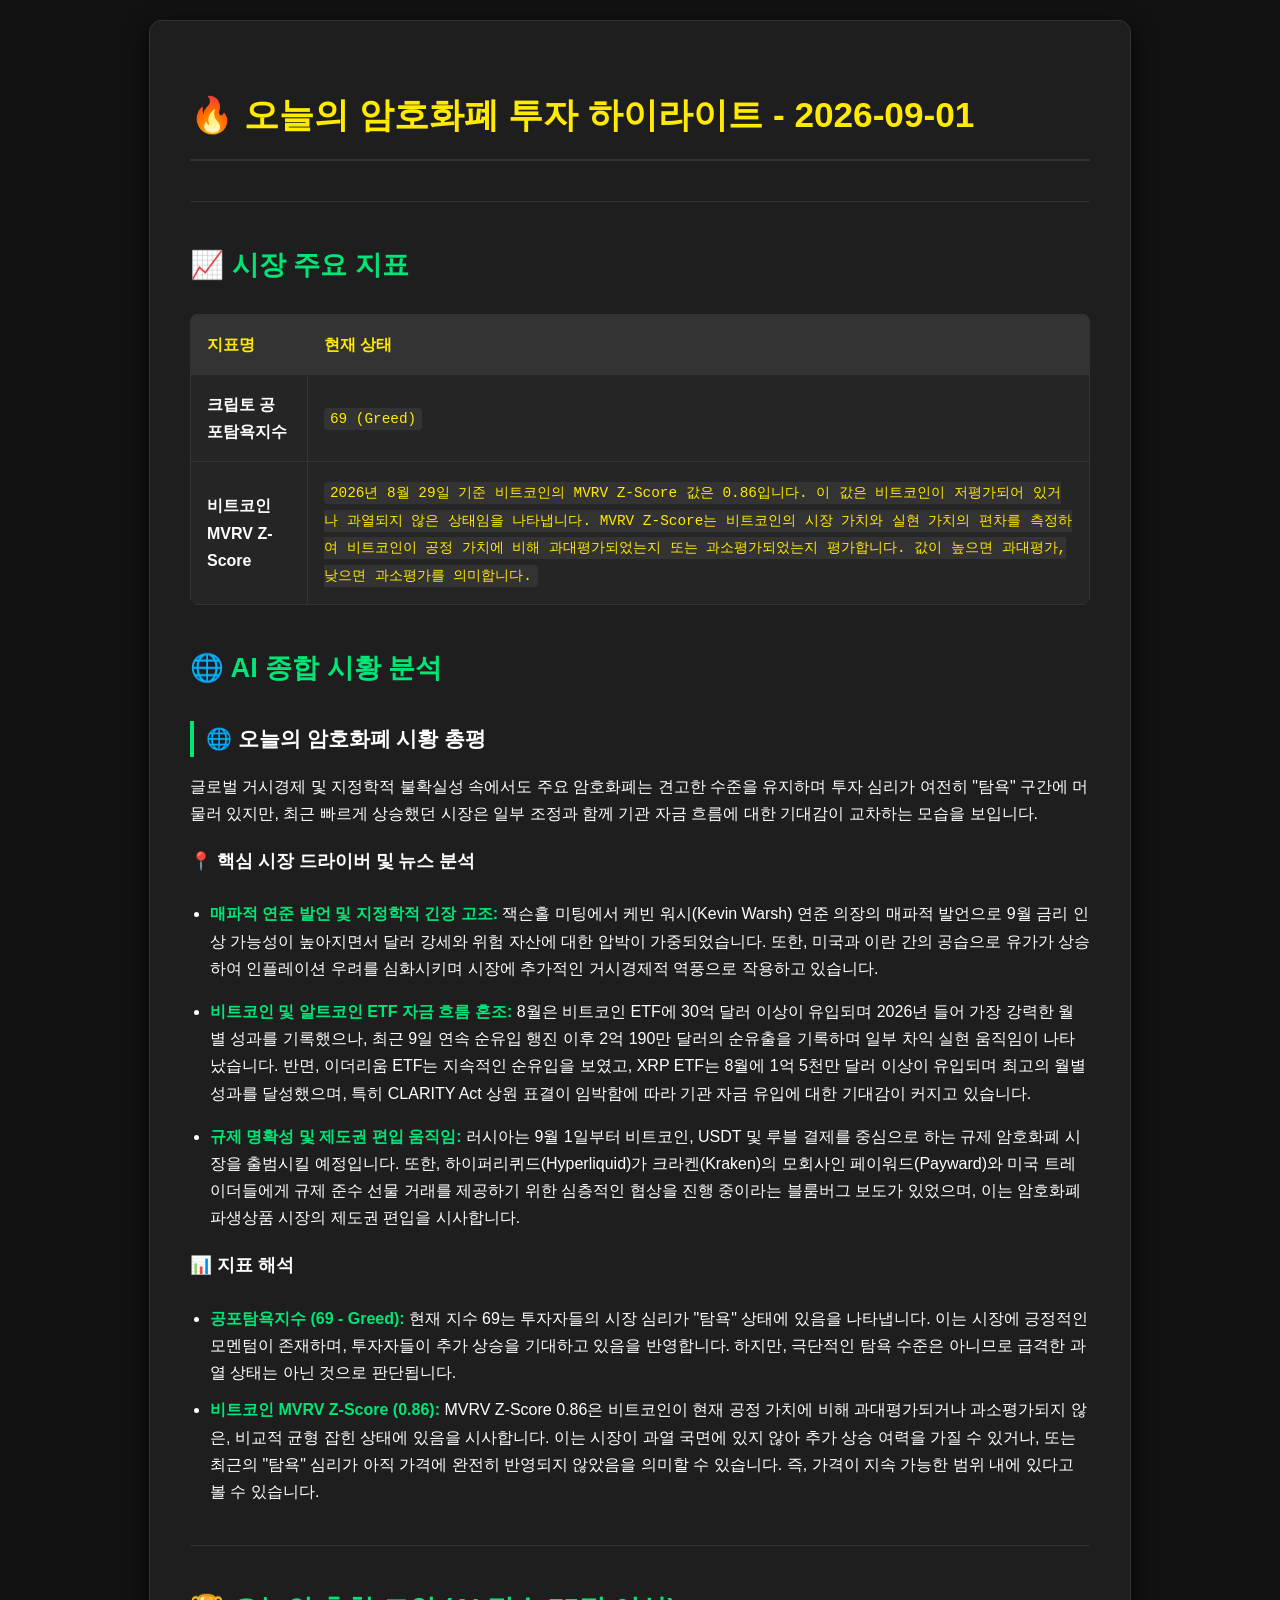
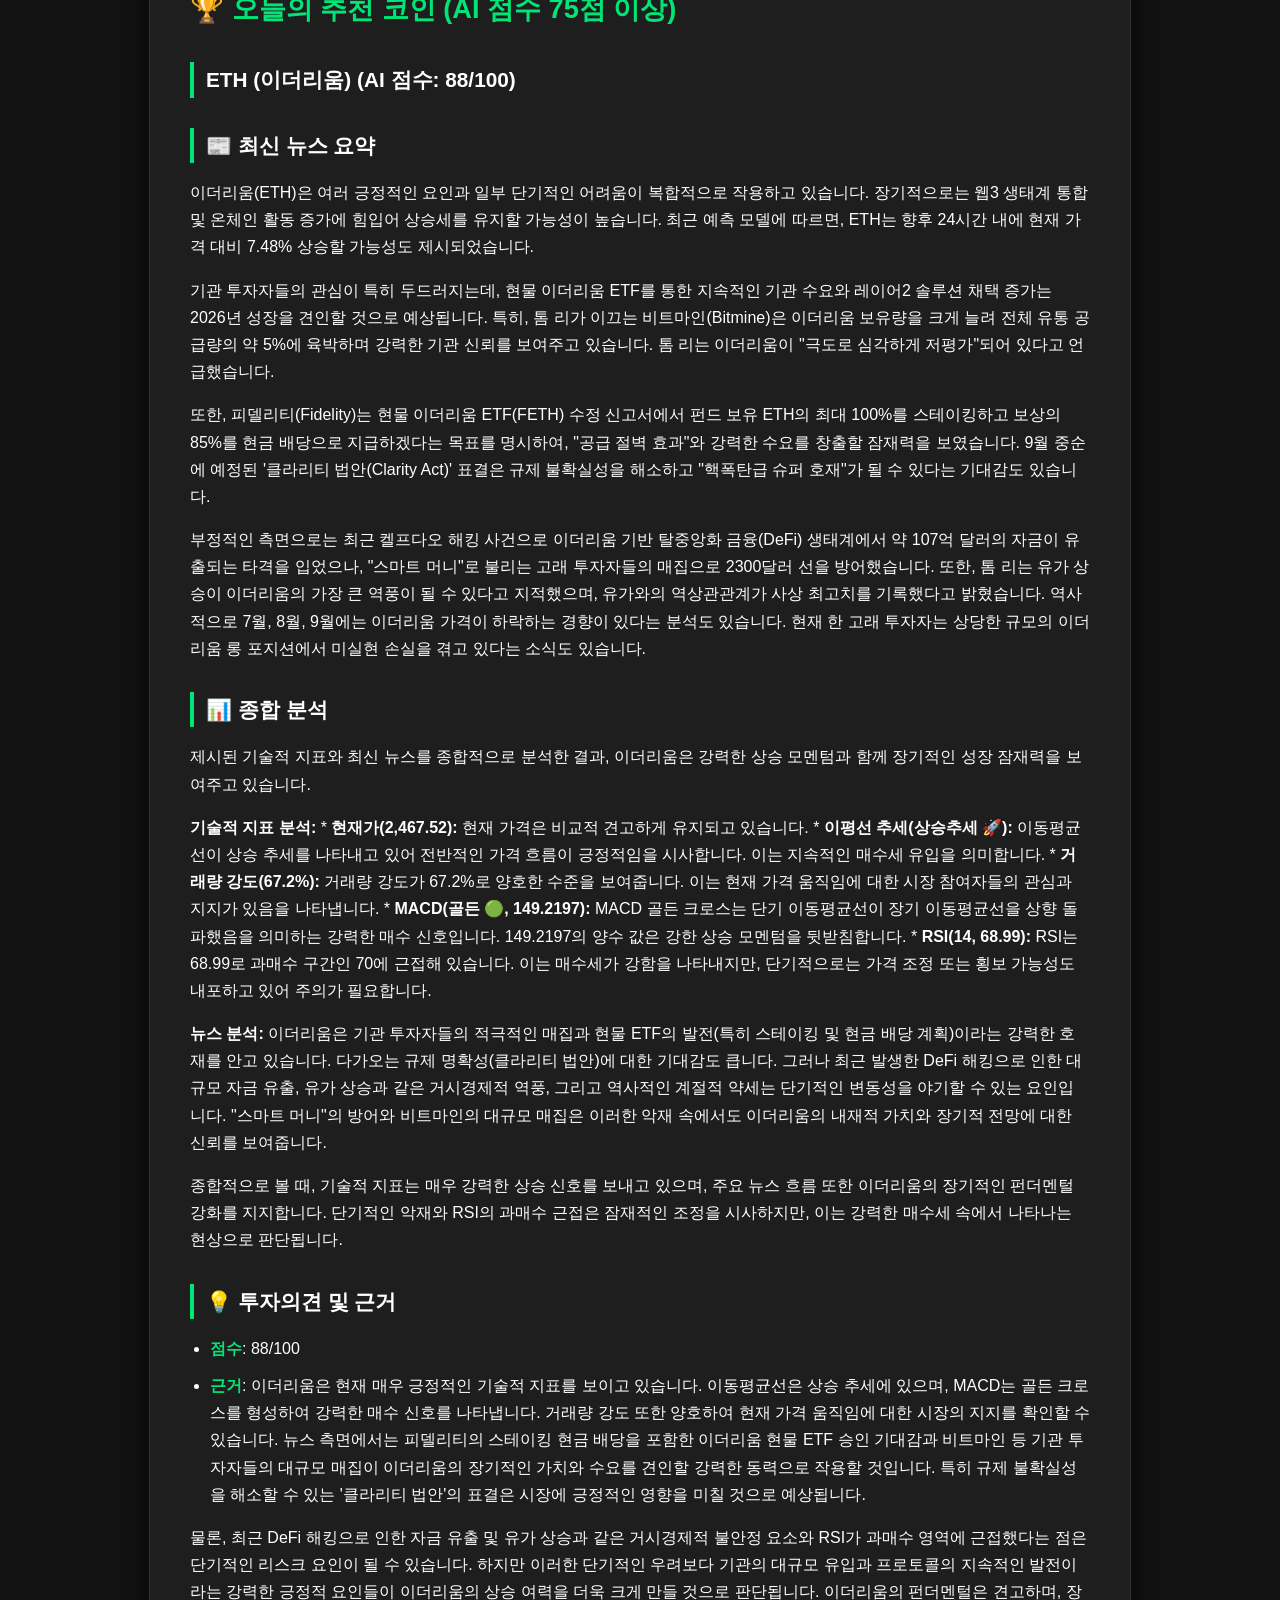
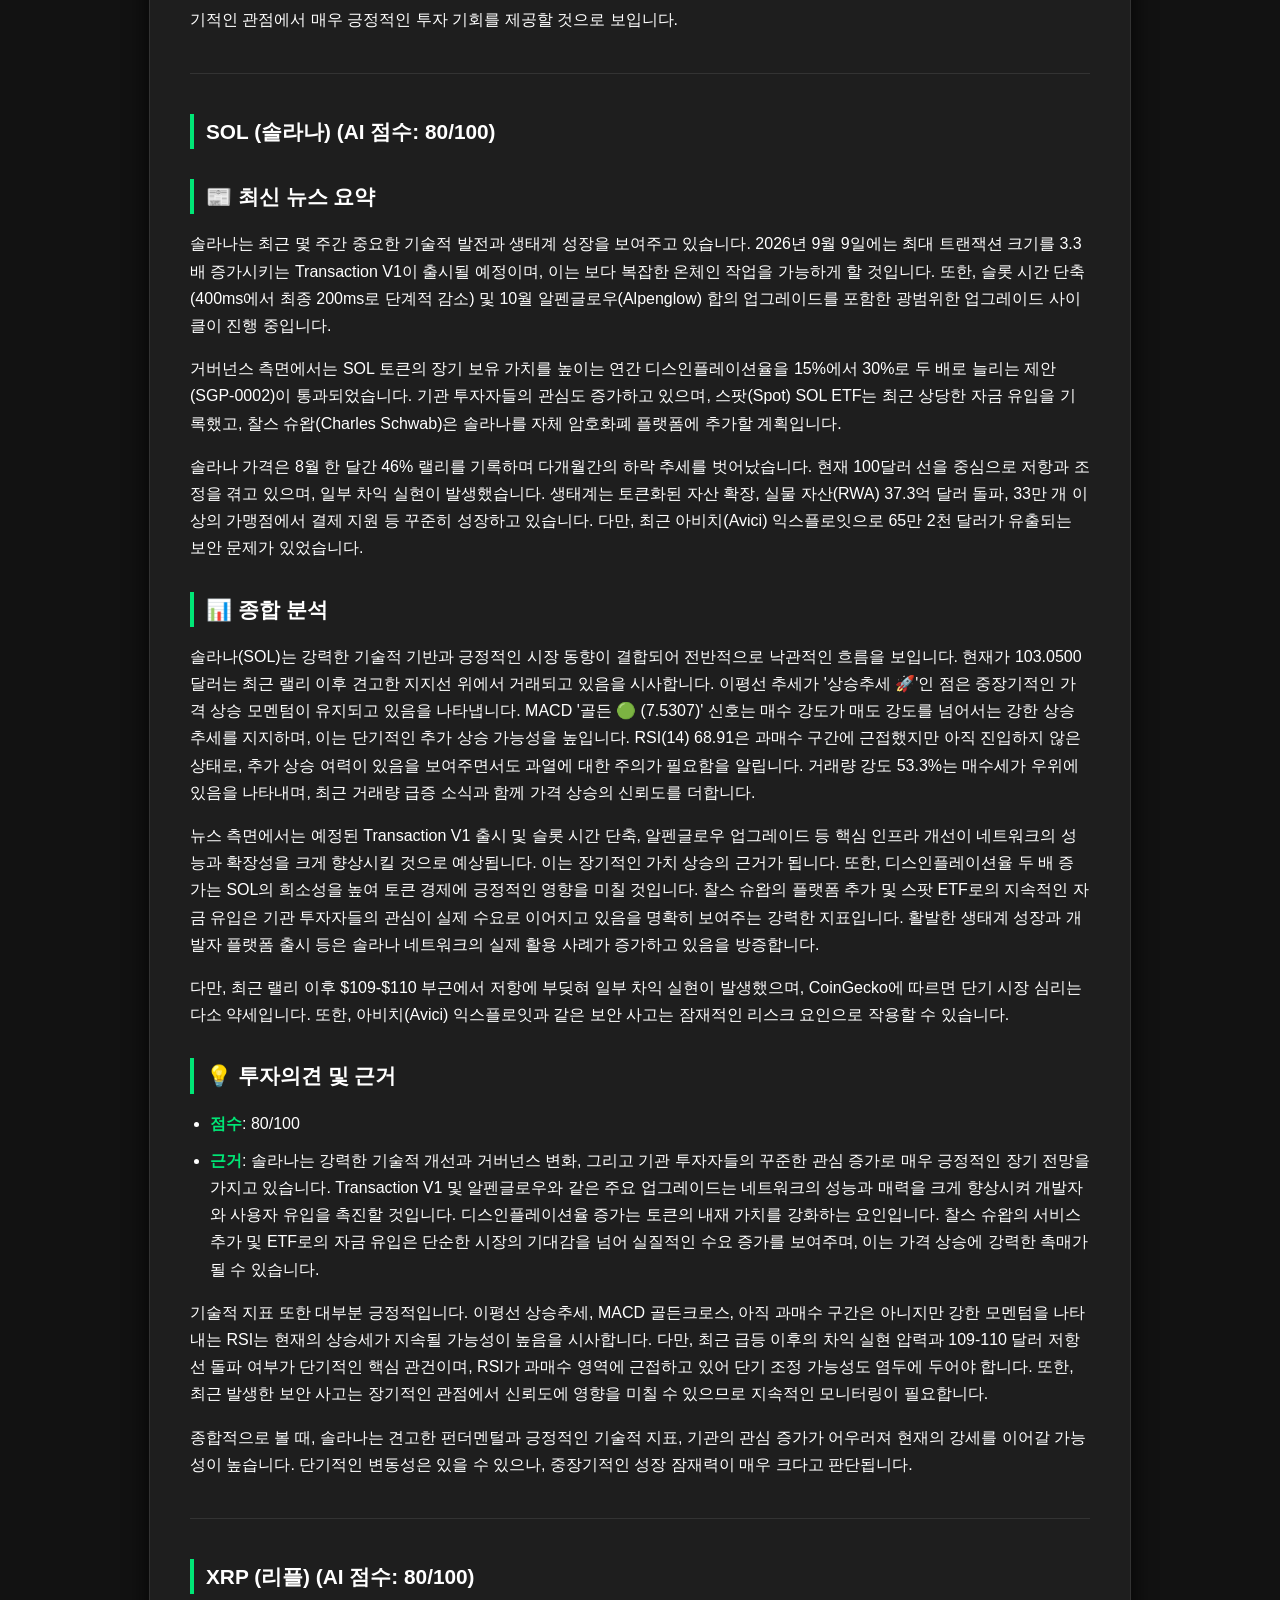
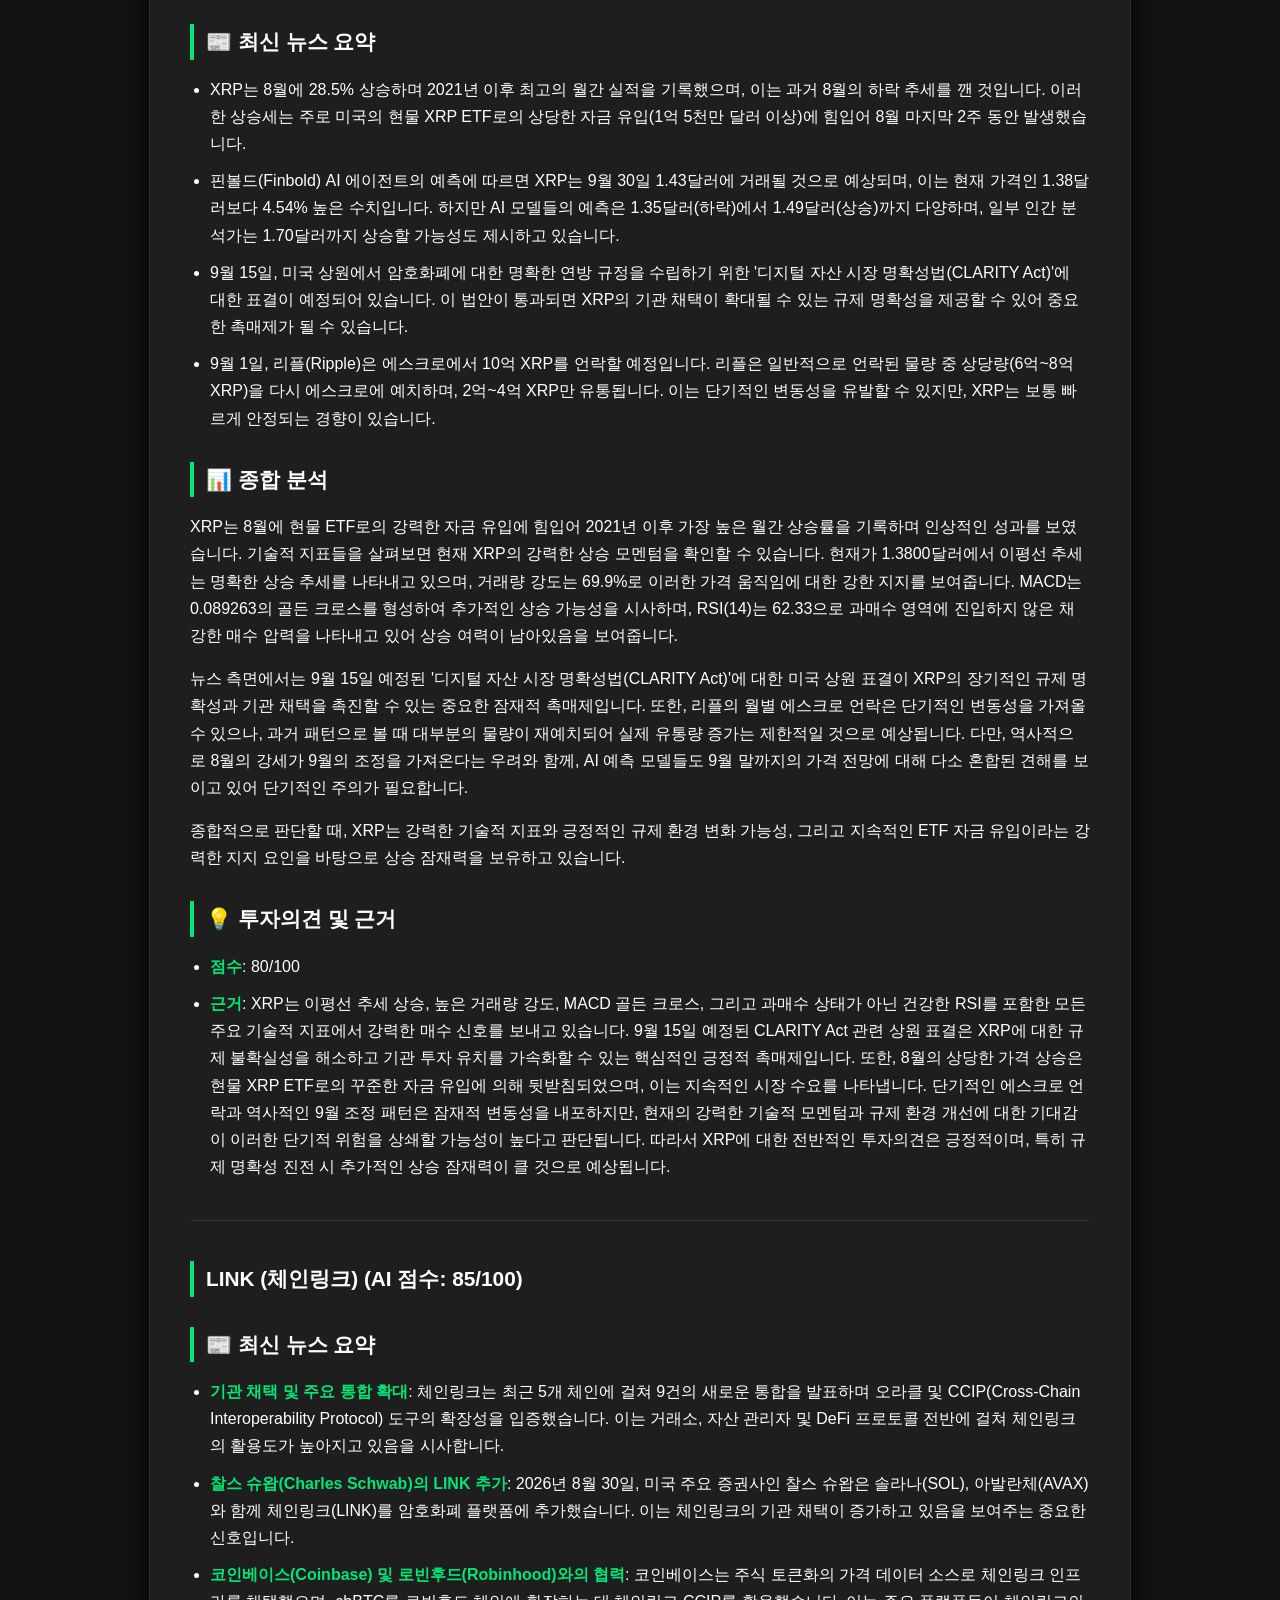
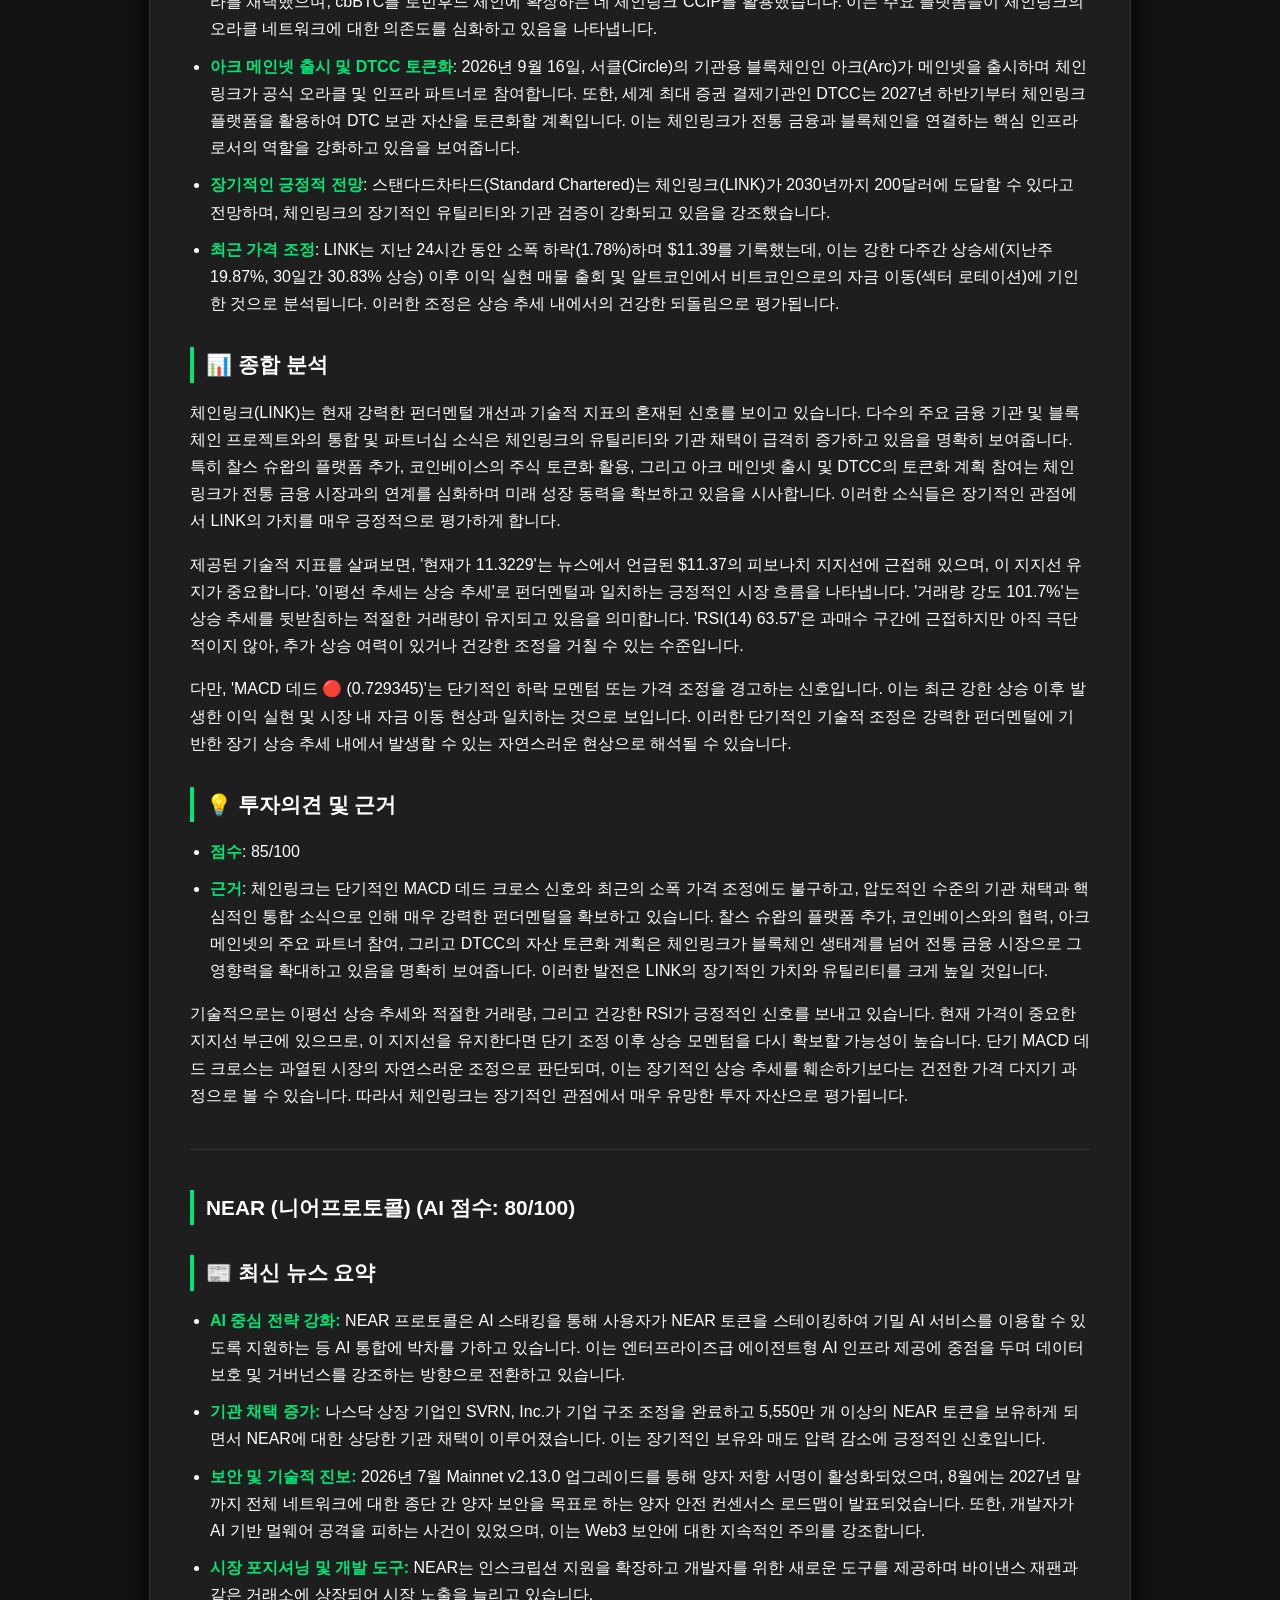
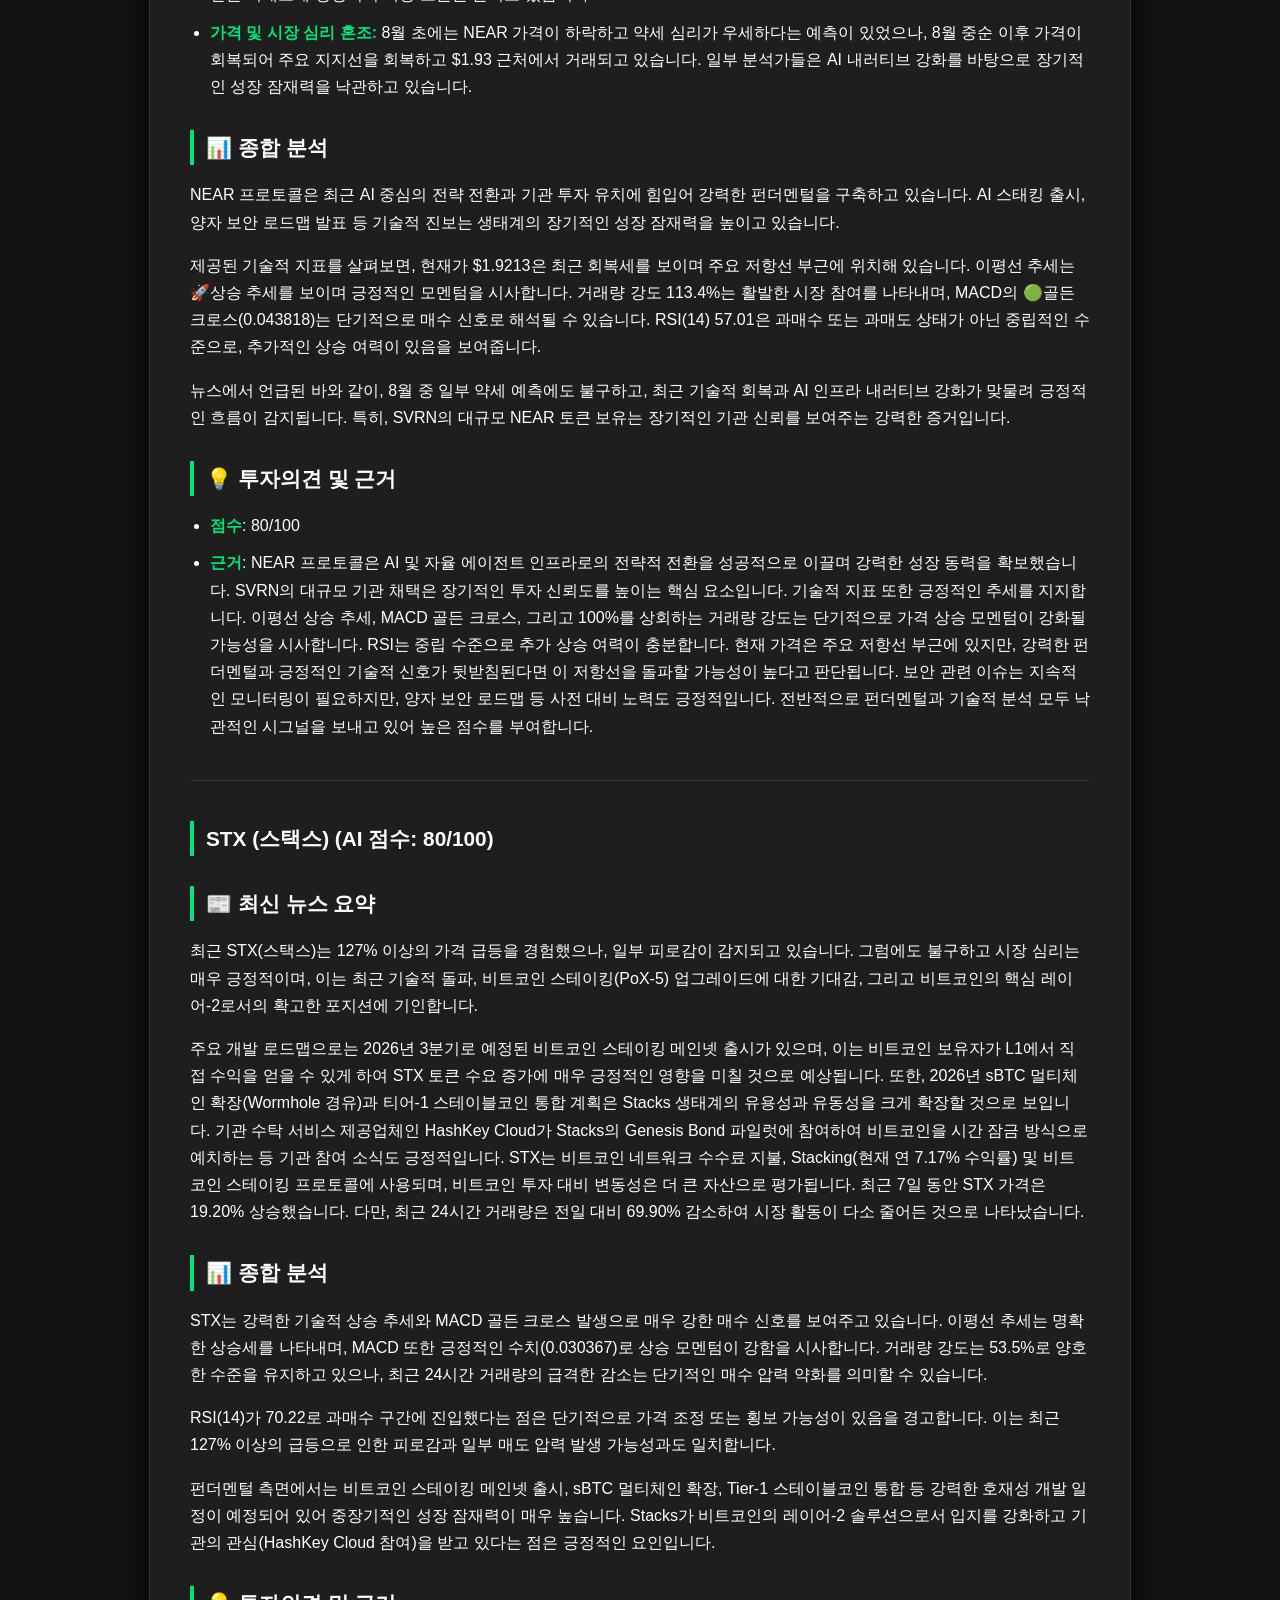
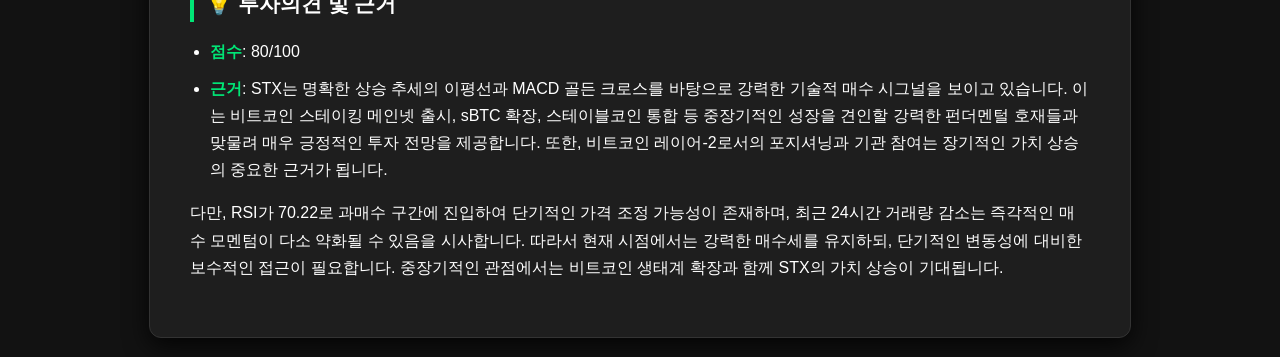
==== commit 33a4611a: "📝 일일 암호화폐 AI 리포트 및 웹페이지 자동 생성" ====
--- a/index.html
+++ b/index.html
@@ -3,7 +3,7 @@
 <head>
     <meta charset="UTF-8">
     <meta name="viewport" content="width=device-width, initial-scale=1.0">
-    <title>Crypto Report - 2026-08-31</title>
+    <title>Crypto Report - 2026-09-01</title>
     <style>
     @charset "UTF-8";
 /* 가독성 극대화 프리미엄 다크모드 (블루 제거) */
@@ -120,7 +120,7 @@
 </head>
 <body>
     <div class="container">
-        <h1>🔥 오늘의 암호화폐 투자 하이라이트 - 2026-08-31</h1>
+        <h1>🔥 오늘의 암호화폐 투자 하이라이트 - 2026-09-01</h1>
 <hr />
 <h2>📈 시장 주요 지표</h2>
 <table>
@@ -133,264 +133,151 @@
 <tbody>
 <tr>
 <td style="text-align: left;"><strong>크립토 공포탐욕지수</strong></td>
-<td style="text-align: left;"><code>62 (Greed)</code></td>
+<td style="text-align: left;"><code>69 (Greed)</code></td>
 </tr>
 <tr>
 <td style="text-align: left;"><strong>비트코인 MVRV Z-Score</strong></td>
-<td style="text-align: left;">`현재 비트코인의 MVRV Z-Score 값은 0.84입니다. 이 값은 비트코인이 저평가되거나 고평가되었다고 보기보다는 비교적 공정한 가치에 있음을 시사합니다.</td>
+<td style="text-align: left;"><code>2026년 8월 29일 기준 비트코인의 MVRV Z-Score 값은 0.86입니다. 이 값은 비트코인이 저평가되어 있거나 과열되지 않은 상태임을 나타냅니다. MVRV Z-Score는 비트코인의 시장 가치와 실현 가치의 편차를 측정하여 비트코인이 공정 가치에 비해 과대평가되었는지 또는 과소평가되었는지 평가합니다. 값이 높으면 과대평가, 낮으면 과소평가를 의미합니다.</code></td>
 </tr>
 </tbody>
 </table>
-<ul>
-<li>MVRV Z-Score가 높으면(예: 5 초과) 일반적으로 비트코인이 과매수되어 고평가된 상태를 나타냅니다.</li>
-<li>MVRV Z-Score가 낮으면(예: 0 미만) 비트코인이 저평가된 시장 바닥을 나타내는 경우가 많습니다.` |</li>
-</ul>
 <h2>🌐 AI 종합 시황 분석</h2>
 <h3>🌐 오늘의 암호화폐 시황 총평</h3>
-<p>미국 재정 불안과 기관 자금 유입이 맞물려 '탐욕' 심리가 지배적인 가운데, 비트코인이 화폐 가치 하락 헤지 수단으로 부상하며 시장의 견조한 상승세를 이끌고 있습니다.</p>
+<p>글로벌 거시경제 및 지정학적 불확실성 속에서도 주요 암호화폐는 견고한 수준을 유지하며 투자 심리가 여전히 "탐욕" 구간에 머물러 있지만, 최근 빠르게 상승했던 시장은 일부 조정과 함께 기관 자금 흐름에 대한 기대감이 교차하는 모습을 보입니다.</p>
 <h4>📍 핵심 시장 드라이버 및 뉴스 분석</h4>
 <ul>
-<li><strong>"디베이스먼트 트레이드" 부상 속 비트코인 8만 달러 근접 및 유지</strong>: 미국 재무부의 장기 국채 바이백 확대 발표 이후 재정 불안과 달러 약세에 대비한 이른바 '디베이스먼트 트레이드(화폐가치 하락 대비 투자)'가 다시 부상하며 비트코인이 최근 8만 달러에 근접했고, 7만 달러 후반대를 유지하는 등 견고한 흐름을 보이고 있습니다. 이러한 흐름은 비트코인이 주식보다 금과 유사한 움직임을 보이며 가치 저장 수단으로서의 인식이 강화되고 있음을 시사합니다.</li>
-<li><strong>현물 비트코인 ETF로의 기관 자금 대규모 유입</strong>: 지난주 미국에 상장된 현물 비트코인 상장지수펀드(ETF)로 약 19억 2천만 달러(블룸버그 기준)에서 26억 달러(뉴스핌 기준)에 달하는 대규모 자금이 순유입되며 기관 투자자들의 강한 매수세가 시장을 견인했습니다. 이는 비트코인 가격 상승의 주요 촉매 중 하나로 작용하고 있습니다.</li>
-<li><strong>대규모 숏 포지션 청산으로 인한 상승 모멘텀 지속</strong>: 지난 24시간 동안 암호화폐 시장에서는 1억 달러가 넘는 레버리지 포지션이 청산되었으며, 특히 숏 포지션 청산이 전체의 83.97%를 차지하며 비트코인 가격 상승 모멘텀을 강화하는 '숏 스퀴즈' 현상이 지속되고 있습니다.</li>
+<li>
+<p><strong>매파적 연준 발언 및 지정학적 긴장 고조:</strong> 잭슨홀 미팅에서 케빈 워시(Kevin Warsh) 연준 의장의 매파적 발언으로 9월 금리 인상 가능성이 높아지면서 달러 강세와 위험 자산에 대한 압박이 가중되었습니다. 또한, 미국과 이란 간의 공습으로 유가가 상승하여 인플레이션 우려를 심화시키며 시장에 추가적인 거시경제적 역풍으로 작용하고 있습니다.</p>
+</li>
+<li>
+<p><strong>비트코인 및 알트코인 ETF 자금 흐름 혼조:</strong> 8월은 비트코인 ETF에 30억 달러 이상이 유입되며 2026년 들어 가장 강력한 월별 성과를 기록했으나, 최근 9일 연속 순유입 행진 이후 2억 190만 달러의 순유출을 기록하며 일부 차익 실현 움직임이 나타났습니다. 반면, 이더리움 ETF는 지속적인 순유입을 보였고, XRP ETF는 8월에 1억 5천만 달러 이상이 유입되며 최고의 월별 성과를 달성했으며, 특히 CLARITY Act 상원 표결이 임박함에 따라 기관 자금 유입에 대한 기대감이 커지고 있습니다.</p>
+</li>
+<li>
+<p><strong>규제 명확성 및 제도권 편입 움직임:</strong> 러시아는 9월 1일부터 비트코인, USDT 및 루블 결제를 중심으로 하는 규제 암호화폐 시장을 출범시킬 예정입니다. 또한, 하이퍼리퀴드(Hyperliquid)가 크라켄(Kraken)의 모회사인 페이워드(Payward)와 미국 트레이더들에게 규제 준수 선물 거래를 제공하기 위한 심층적인 협상을 진행 중이라는 블룸버그 보도가 있었으며, 이는 암호화폐 파생상품 시장의 제도권 편입을 시사합니다.</p>
+</li>
 </ul>
 <h4>📊 지표 해석</h4>
-<p>현재 공포탐욕지수 62(Greed)는 시장에 전반적으로 낙관적인 투자 심리가 우세함을 나타냅니다. 투자자들이 위험 자산에 대한 선호도가 높으며 가격 상승에 대한 기대를 가지고 있음을 의미합니다.</p>
-<p>한편, 비트코인 MVRV Z-Score가 0.84인 것은 현재 비트코인이 역사적 고점이나 저점 대비 비교적 공정한 가치에 거래되고 있음을 시사합니다. 이는 시장 심리가 "탐욕" 구간에 있지만, 온체인 지표상으로는 아직 과열 상태에 도달하지 않았다는 분석으로, 급격한 하락보다는 점진적인 가격 변동이 있을 수 있음을 내포하고 있습니다. 다만, 과거 공포탐욕지수가 74를 기록한 이후 대규모 청산이 발생했던 사례도 있어, 과도한 낙관론에 대한 주의가 필요합니다.</p>
+<ul>
+<li><strong>공포탐욕지수 (69 - Greed):</strong> 현재 지수 69는 투자자들의 시장 심리가 "탐욕" 상태에 있음을 나타냅니다. 이는 시장에 긍정적인 모멘텀이 존재하며, 투자자들이 추가 상승을 기대하고 있음을 반영합니다. 하지만, 극단적인 탐욕 수준은 아니므로 급격한 과열 상태는 아닌 것으로 판단됩니다.</li>
+<li><strong>비트코인 MVRV Z-Score (0.86):</strong> MVRV Z-Score 0.86은 비트코인이 현재 공정 가치에 비해 과대평가되거나 과소평가되지 않은, 비교적 균형 잡힌 상태에 있음을 시사합니다. 이는 시장이 과열 국면에 있지 않아 추가 상승 여력을 가질 수 있거나, 또는 최근의 "탐욕" 심리가 아직 가격에 완전히 반영되지 않았음을 의미할 수 있습니다. 즉, 가격이 지속 가능한 범위 내에 있다고 볼 수 있습니다.</li>
+</ul>
 <hr />
 <h2>🏆 오늘의 추천 코인 (AI 점수 75점 이상)</h2>
-<h3>BTC (비트코인) (AI 점수: <strong>80/100</strong>)</h3>
-<h3>📰 최신 뉴스 요약</h3>
-<ul>
-<li>비트코인(BTC)의 시장 심리는 최근 '공포(Fear)'에서 '탐욕(Greed)'으로 급격히 전환되었습니다. 코인글래스 공포 및 탐욕 지수는 일주일 만에 29에서 72로 급등했습니다. 이는 비트코인이 6주간의 횡보 범위를 돌파하고 80,000달러 선에서 거래되면서 나타난 현상입니다.</li>
-<li>비트코인 가격은 최근 10일 만에 약 20% 상승하여 70,000달러를 회복하고 한때 80,000달러를 넘어 81,272.62달러를 기록하기도 했습니다. 현재는 78,000달러에서 79,000달러 사이에서 횡보하며 단기 저항에 직면해 있습니다.</li>
-<li>이번 랠리는 현물 ETF로의 기관 자금 유입 가속화와 숏 포지션 청산(short squeeze)이 주요 동력으로 작용했습니다. 그러나 최근 미국 현물 비트코인 ETF에서 9일간의 순유입이 끝나고 순유출이 발생하기도 했습니다.</li>
-<li>거시경제적 요인으로는 장기 국채 수익률 하락과 미국 규제 환경 개선이 긍정적으로 작용하고 있습니다. 하지만 이번 주 발표될 미국 8월 제조업 구매관리자지수(PMI), 비농업고용지표 등 주요 경제지표는 고용 시장이 긍정적으로 나타날 경우 긴축 통화 정책 재부상 가능성을 불러와 암호화폐와 같은 위험 자산 투자 심리를 위축시킬 수 있습니다.</li>
-<li>분석가들은 81,800달러를 돌파할 경우 85,000달러까지 상승할 가능성이 있다고 전망하고 있으나, 단기적인 과열 신호와 급격한 상승에 대한 경고도 존재합니다.</li>
-</ul>
-<h3>📊 종합 분석</h3>
-<p>비트코인(BTC)은 현재 주어진 기술적 지표와 최신 뉴스를 종합해 볼 때 강한 상승 모멘텀을 보이고 있습니다. 현재가 77,687.50달러로, 이평선 추세는 명확한 상승추세이며, 거래량 강도 83.7%는 강한 매수세를 뒷받침합니다. MACD의 골든 크로스(3,862.40)는 추가 상승 가능성을 시사하는 강력한 황소 신호입니다.</p>
-<p>시장 심리 역시 '공포'에서 '탐욕'으로 빠르게 전환되며 전반적인 투자 분위기가 긍정적입니다. 비트코인이 80,000달러를 돌파하며 6주간의 횡보장을 벗어났다는 점은 긍정적인 신호입니다. 기관 자금 유입과 숏 스퀴즈 또한 가격 상승에 기여했습니다.</p>
-<p>그러나 RSI(14)가 69.04로 과매수 구간에 근접해 있다는 점은 단기적인 과열 가능성을 시사합니다. 뉴스에서도 급격한 랠리와 단기 과열에 대한 경고가 언급되었으며, 80,000달러 및 81,800달러 부근에 강한 저항선이 형성되어 있습니다. 또한, 최근 현물 ETF에서 순유출이 발생한 점과 향후 발표될 미국 거시경제 지표에 따라 시장 변동성이 커질 수 있다는 점은 주의해야 할 부분입니다.</p>
-<h3>💡 투자의견 및 근거</h3>
-<ul>
-<li><strong>점수</strong>: 80/100</li>
-<li><strong>근거</strong>: 비트코인은 현재 강력한 기술적 상승 추세와 긍정적인 시장 심리에 힘입어 매력적인 투자 기회를 제공합니다. 이평선 추세, 거래량 강도, MACD 골든 크로스는 모두 단기 및 중기적 강세를 지지합니다. 시장이 '탐욕' 구간에 진입했음에도 불구하고 '극단적 탐욕' 수준까지는 아니어서 추가 상승 여력이 있을 수 있습니다.</li>
-</ul>
-<p>하지만 RSI가 과매수 영역에 근접하고 단기 저항선 돌파 여부가 불확실하다는 점, 그리고 거시경제 지표 발표에 따른 잠재적 변동성을 고려할 때 단기적인 조정 가능성도 배제할 수 없습니다. 따라서 현 시점에서 적극적인 추격 매수보다는 시장의 추가적인 강세 신호를 확인하고, 주요 저항선(특히 81,800달러) 돌파 여부를 주시하며 신중하게 접근하는 것이 바람직합니다. 잠재적인 조정 시에는 매수 기회로 활용할 수 있습니다.</p>
-<hr />
-<h3>ETH (이더리움) (AI 점수: <strong>80/100</strong>)</h3>
-<h3>📰 최신 뉴스 요약</h3>
-<ul>
-<li>이더리움(ETH)은 8월 들어 강한 회복세를 보이며 2,500달러를 넘어서기도 했으나, 잭슨홀 미팅에서 연방준비제도(Fed) 의장의 매파적 발언으로 인해 거시경제적 압력을 받으며 최근 2,436달러 선으로 하락했습니다.</li>
-<li>미국 현물 이더리움 ETF는 8월에 9일 연속 순유입을 기록하며 총 14억 2천만 달러의 자금이 유입되었고, 10일 연속으로 총 15억 2천만 달러의 순유입을 기록했습니다. 특히 블랙록의 ETHA 펀드가 전체 유입액의 72% 이상을 차지하며 기관 투자자들의 강한 수요를 입증했습니다.</li>
-<li>바이낸스 기준 이더리움의 펀딩 레이트는 약 0.01까지 상승하여 2025년 8월 이후 최고치를 기록했으며, 이는 파생상품 시장에서 롱 포지션에 대한 강한 확신을 나타냅니다. 다만, 높은 펀딩 레이트는 레버리지가 과도하게 축적되어 급격한 가격 반전 시 청산 위험이 커질 수 있음을 의미합니다.</li>
-<li>4,200만 ETH 이상이 스테이킹되어 있고, 6월 초부터 8월 중순까지 거래소 잔고가 15% 감소하여 이더리움의 유동성 공급이 감소하고 있습니다.</li>
-<li>2026년 8월 말 기준, 이더리움은 2,400달러에서 2,550달러 사이에서 마감될 것으로 예상되며, 예측 시장에서는 2,600달러 도달 가능성이 2,500달러 하락 가능성보다 높은 것으로 나타나 소폭 상승 가능성을 시사합니다.</li>
-</ul>
-<h3>📊 종합 분석</h3>
-<p>ETH는 제공된 기술적 지표와 최신 뉴스 모두에서 강세 신호를 보여주고 있습니다. 현재 가격 2,416.95달러는 최근 연준의 매파적 발언으로 인한 일시적인 조정 국면에 있지만, 8월 한 달 동안 2,500달러를 넘어서는 강력한 회복세를 보였습니다.</p>
-<p><strong>기술적 지표:</strong>
-- <strong>현재가 (2,416.95달러):</strong> 최근 조정에도 불구하고 8월 초 대비 상당한 상승을 유지하고 있습니다.
-- <strong>이평선 추세 (상승추세 🚀):</strong> 강력한 매수 압력이 지속되고 있음을 나타내며, 이는 긍정적인 신호입니다. 뉴스에서도 이평선 추세가 긍정적으로 형성되고 있음이 언급됩니다.
-- <strong>거래량 강도 (62.7%):</strong> 높은 거래량 강도는 현재 추세에 대한 시장의 강한 참여와 신뢰를 의미합니다. 특히 현물 ETF로의 대규모 자금 유입은 이러한 거래량 강도를 뒷받침합니다.
-- <strong>MACD (골든 🟢, 153.1945):</strong> MACD 골든 크로스는 단기 이동평균선이 장기 이동평균선을 상향 돌파하는 것으로, 강력한 매수 신호이며 상승 모멘텀이 강화되고 있음을 나타냅니다.
-- <strong>RSI(14) (66.46):</strong> RSI는 70에 근접해 있지만 아직 과매수 영역(일반적으로 70 이상)에 진입하지 않아 추가 상승 여력이 있음을 시사합니다. 이는 강한 매수세를 반영하면서도 과열에 대한 급박한 우려는 적은 수준입니다.</p>
-<p><strong>뉴스 분석과의 시너지:</strong>
-기술적 지표의 강세는 현물 이더리움 ETF로의 대규모 기관 자금 유입 및 유동성 공급 감소와 같은 펀더멘탈 요인에 의해 뒷받침됩니다. 높은 펀딩 레이트는 파생상품 시장의 긍정적인 심리를 반영하지만, 과도한 레버리지는 주의가 필요합니다. 현재는 연준의 매파적 스탠스로 인한 거시경제적 압력이 단기적인 가격 조정을 야기하고 있지만, 전반적인 시장 구조는 견조한 상승 추세를 지지하고 있습니다.</p>
-<h3>💡 투자의견 및 근거</h3>
-<ul>
-<li><strong>점수</strong>: 80/100</li>
-<li><strong>근거</strong>: 이더리움은 강력한 기술적 지표와 긍정적인 시장 뉴스에 힘입어 전반적으로 강세 흐름을 보이고 있습니다. 이평선 상승 추세, MACD 골든 크로스, 견조한 RSI는 기술적 관점에서 매수 심리가 우세함을 나타냅니다. 특히 현물 이더리움 ETF로의 대규모 기관 자금 유입은 이더리움에 대한 기관 투자자들의 강력한 수요를 반영하며 장기적인 상승 잠재력을 강화하는 중요한 요인입니다. 또한, 스테이킹 증가와 거래소 ETH 잔고 감소는 시장의 유동성 공급을 줄여 가격 상승 압력을 높일 수 있습니다.</li>
-</ul>
-<p>다만, 연준의 매파적 발언으로 인한 거시경제적 압력과 높은 펀딩 레이트로 인한 파생상품 시장의 과도한 레버리지 축적 가능성은 단기적인 가격 변동성을 증가시킬 수 있는 위험 요소입니다. 따라서 현재는 조정 국면에 진입했지만, 핵심 지지선을 유지한다면 기관 수요와 펀더멘탈 강세를 바탕으로 추가 상승을 기대할 수 있습니다. 80점은 이러한 긍정적인 요인과 잠재적 위험 요소를 종합적으로 고려한 결과입니다.</p>
-<hr />
-<h3>BNB (바이낸스코인) (AI 점수: <strong>80/100</strong>)</h3>
-<h3>📰 최신 뉴스 요약</h3>
-<p>BNB(바이낸스코인)는 최근 긍정적인 개발과 단기적인 시장 압력을 동시에 겪고 있습니다. 가장 중요한 소식은 8월 25일에 BNB 체인의 Pasteur 하드포크가 활성화되었다는 점입니다. 이는 주요 네트워크 업그레이드로, 7일간의 랠리를 뒷받침할 것으로 예상되었습니다.</p>
-<p>현재 BNB는 $688~$690 수준에서 거래되고 있으며, 비트코인(BTC) 및 이더리움(ETH)을 포함한 광범위한 암호화폐 시장의 약세 압력으로 인해 지난 24시간 동안 약 2.9% 하락했습니다. 이는 BNB가 $670~$690의 중요한 지지선을 테스트하고 있음을 시사합니다. 이러한 단기적인 하락세에도 불구하고, BNB는 지속적으로 성장하는 바이낸스 생태계와 트레이딩, 디파이(DeFi), 결제 등 다양한 분야에서의 활용성 증가에 힘입어 강력한 자산으로 평가받고 있습니다. 특히, BNB 체인은 주식 토큰화 시장에서 50%의 점유율을 차지하며 선두를 달리고 있습니다.</p>
-<p>단기 가격 예측으로는 2026년 9월에 BNB가 $702.59 또는 평균 $736.31 범위에서 거래될 것으로 예상되기도 하지만, 일부 분석은 9월 1일까지 $695.80까지 하락할 가능성도 제시하고 있습니다. 장기적인 관점에서는 2027년 $734.65, 2030년 $1,911.07에 도달할 수 있다는 낙관적인 전망이 우세합니다.</p>
-<h3>📊 종합 분석</h3>
-<p>제공된 기술적 지표와 최신 뉴스를 종합적으로 분석한 결과, BNB는 견고한 펀더멘털과 긍정적인 기술적 신호를 기반으로 성장 잠재력을 보유하고 있지만, 단기적인 시장 변동성에 노출되어 있습니다.</p>
+<h3>ETH (이더리움) (AI 점수: <strong>88/100</strong>)</h3>
+<h3>📰 최신 뉴스 요약</h3>
+<p>이더리움(ETH)은 여러 긍정적인 요인과 일부 단기적인 어려움이 복합적으로 작용하고 있습니다. 장기적으로는 웹3 생태계 통합 및 온체인 활동 증가에 힘입어 상승세를 유지할 가능성이 높습니다. 최근 예측 모델에 따르면, ETH는 향후 24시간 내에 현재 가격 대비 7.48% 상승할 가능성도 제시되었습니다.</p>
+<p>기관 투자자들의 관심이 특히 두드러지는데, 현물 이더리움 ETF를 통한 지속적인 기관 수요와 레이어2 솔루션 채택 증가는 2026년 성장을 견인할 것으로 예상됩니다. 특히, 톰 리가 이끄는 비트마인(Bitmine)은 이더리움 보유량을 크게 늘려 전체 유통 공급량의 약 5%에 육박하며 강력한 기관 신뢰를 보여주고 있습니다. 톰 리는 이더리움이 "극도로 심각하게 저평가"되어 있다고 언급했습니다.</p>
+<p>또한, 피델리티(Fidelity)는 현물 이더리움 ETF(FETH) 수정 신고서에서 펀드 보유 ETH의 최대 100%를 스테이킹하고 보상의 85%를 현금 배당으로 지급하겠다는 목표를 명시하여, "공급 절벽 효과"와 강력한 수요를 창출할 잠재력을 보였습니다. 9월 중순에 예정된 '클라리티 법안(Clarity Act)' 표결은 규제 불확실성을 해소하고 "핵폭탄급 슈퍼 호재"가 될 수 있다는 기대감도 있습니다.</p>
+<p>부정적인 측면으로는 최근 켈프다오 해킹 사건으로 이더리움 기반 탈중앙화 금융(DeFi) 생태계에서 약 107억 달러의 자금이 유출되는 타격을 입었으나, "스마트 머니"로 불리는 고래 투자자들의 매집으로 2300달러 선을 방어했습니다. 또한, 톰 리는 유가 상승이 이더리움의 가장 큰 역풍이 될 수 있다고 지적했으며, 유가와의 역상관관계가 사상 최고치를 기록했다고 밝혔습니다. 역사적으로 7월, 8월, 9월에는 이더리움 가격이 하락하는 경향이 있다는 분석도 있습니다. 현재 한 고래 투자자는 상당한 규모의 이더리움 롱 포지션에서 미실현 손실을 겪고 있다는 소식도 있습니다.</p>
+<h3>📊 종합 분석</h3>
+<p>제시된 기술적 지표와 최신 뉴스를 종합적으로 분석한 결과, 이더리움은 강력한 상승 모멘텀과 함께 장기적인 성장 잠재력을 보여주고 있습니다.</p>
 <p><strong>기술적 지표 분석:</strong>
-*   <strong>현재가 (684.7880)</strong>: 현재가는 단기적인 시장 압력으로 인해 최근 뉴스에서 언급된 $688-$690 지지선 근처에 위치하고 있습니다.
-*   <strong>이평선 추세 (상승추세 🚀)</strong>: 이평선이 상승 추세를 나타내는 것은 장기적인 가격 상승 모멘텀이 유지되고 있음을 시사하는 매우 긍정적인 신호입니다.
-*   <strong>거래량 강도 (26.5%)</strong>: 주어진 수치만으로는 절대적인 강도를 판단하기 어려우나, 현재 시장의 매도 압력과 24시간 동안의 가격 하락을 고려할 때, 강한 매수 거래량이 동반되고 있다고 보기는 어렵습니다.
-*   <strong>MACD (골든 🟢, 27.6664)</strong>: MACD 골든 크로스는 단기 이동평균선이 장기 이동평균선을 상향 돌파했음을 의미하며, 이는 강력한 매수 신호이자 상승 모멘텀의 시작을 알리는 지표입니다. 양의 값은 이러한 추세를 더욱 뒷받침합니다.
-*   <strong>RSI(14) (64.63)</strong>: RSI는 과매수 구간(일반적으로 70 이상)에 근접했지만, 아직 진입하지는 않았습니다. 이는 강력한 매수세가 존재하지만, 추가 상승 여력이 완전히 소진되지는 않았음을 나타냅니다.</p>
-<p><strong>뉴스 분석과의 결합:</strong>
-BNB 체인의 Pasteur 하드포크 성공은 생태계의 기술적 발전을 보여주며 장기적인 가치 상승에 기여할 수 있습니다. 또한, 바이낸스 생태계의 지속적인 확장과 디파이 및 결제 분야에서의 활용성 증가는 BNB의 펀더멘털을 강화합니다. 주식 토큰화 시장에서의 50% 점유율은 특정 분야에서 BNB 체인의 경쟁력을 입증합니다.</p>
-<p>그러나 최근 24시간 동안의 가격 하락과 광범위한 암호화폐 시장의 약세는 단기적으로 BNB 가격에 부담을 주고 있습니다. 시장의 매도 압력이 강하다는 분석은 거래량 강도가 상대적으로 높지 않다는 점과 일치할 수 있습니다.</p>
-<h3>💡 투자의견 및 근거</h3>
-<ul>
-<li><strong>점수</strong>: 80/100</li>
-<li><strong>근거</strong>: BNB는 강력한 기술적 지표(상승추세 이평선, MACD 골든 크로스)와 긍정적인 펀더멘털 요인(성공적인 Pasteur 하드포크, 확장되는 바이낸스 생태계, 주식 토큰화 시장에서의 리더십)을 바탕으로 높은 성장 잠재력을 가지고 있습니다. RSI가 과매수 구간에 근접했지만 아직 진입하지 않아 추가 상승 여력이 남아있으며, MACD의 골든 크로스는 강력한 매수 신호로 해석됩니다.</li>
-</ul>
-<p>단기적으로는 광범위한 암호화폐 시장의 약세로 인해 가격 조정 및 매도 압력이 존재하지만, 현재 가격이 중요한 지지선 부근에 위치해 있어 잠재적인 매수 기회를 제공할 수 있습니다. 단기적인 변동성은 존재하나, BNB의 근본적인 강점과 장기적인 성장 전망은 긍정적인 투자의견을 뒷받침합니다. 장기적인 관점에서 기관 채택 증가, ETF 수요, 거시 경제 추세 등이 BNB 가격에 긍정적인 영향을 미칠 것으로 예상됩니다.</p>
-<hr />
-<h3>SOL (솔라나) (AI 점수: <strong>95/100</strong>)</h3>
-<h3>📰 최신 뉴스 요약</h3>
-<p>솔라나(SOL)는 2026년 8월 기관 자금 유입, 네트워크 업그레이드, 기록적인 온체인 활동에 힘입어 10개월간의 하락세를 끊고 약 46% 상승하며 100달러 선을 다시 돌파했습니다. 비트와이즈의 솔라나 스테이킹 ETF(BSOL)는 운용자산(AUM) 10억 달러를 돌파했으며, 미국 현물 솔라나 ETF는 2025년 10월 출시 이후 누적 13억 4천만 달러의 순유입을 기록했습니다. 찰스 슈왑(Charles Schwab)은 SOL 거래 서비스를 제공할 계획을 밝혔고, 골드만삭스(Goldman Sachs)도 솔라나 ETF 포지션을 공개했습니다.</p>
-<p>네트워크 측면에서는 8월 메인넷에 목표 슬롯 시간을 400ms에서 350ms로 단축하는 속도 업그레이드가 적용되었으며, 거래 확정 시간을 150밀리초로 대폭 줄이는 알펜글로우(Alpenglow) 합의 프로토콜 업그레이드(SIMD-0326)도 8월에 적용될 예정입니다. 또한, '트랜잭션 V1'은 9월 9일 출시될 예정입니다. 솔라나는 8월 4일 1억 6,990만 건의 트랜잭션을 기록하며 역대 최고 온체인 활동 기록을 경신했고, 2분기 토큰화 주식 거래량은 58억 달러로 전 분기 대비 114% 증가했습니다.</p>
-<p>현재 SIMD-550 및 SIMD-553과 같은 거버넌스 제안이 투표 중이며, 이는 연간 디플레이션율을 30%로 두 배 높이고 토큰 소각을 늘려 향후 6년간 SOL 발행량을 최대 15억 달러까지 줄이는 것을 목표로 합니다. 한편, 8월 30일 솔라나 기반의 "트럼프 디지털 골드" 밈 토큰이 99% 급락하는 '러그 풀' 사태가 발생하여 네트워크의 보안 위험과 투기적 성격을 부각시켰습니다. SOL 가격은 110달러 저항선에서 조정을 받기도 했습니다.</p>
-<h3>📊 종합 분석</h3>
-<p>솔라나는 현재 강력한 상승 모멘텀을 보이고 있습니다. 기술적 지표들을 보면 현재가 101.8000에서 이평선 추세는 상승추세에 있으며, MACD는 골든 크로스(7.6558)를 형성하여 단기 상승 추세가 장기 추세를 추월하고 있음을 나타냅니다. RSI(14)는 67.79로, 과매수 영역에 근접했지만 아직 진입하지 않아 추가 상승 여력을 시사합니다. 거래량 강도 56.1%는 건강한 수준의 거래 참여를 보여줍니다.</p>
-<p>최신 뉴스는 이러한 기술적 강세를 뒷받침하는 강력한 펀더멘털 요인들을 제시합니다. 특히 기관 투자자들의 솔라나 시장 참여는 눈에 띄게 증가했습니다. 비트와이즈 ETF의 10억 달러 AUM 돌파와 찰스 슈왑의 SOL 거래 지원 계획 등은 기관의 신뢰와 자본 유입이 가속화되고 있음을 명확히 보여줍니다. 이러한 기관 수요는 SOL의 유통량을 줄이고 가격 안정성을 높이는 구조적인 매수세를 형성합니다.</p>
-<p>네트워크 성능 개선도 중요한 상승 요인입니다. 슬롯 시간 단축과 알펜글로우 업그레이드는 솔라나의 확장성과 안정성을 크게 향상시켜 개발자와 사용자 유입을 촉진할 것입니다. 온체인 활동의 사상 최고치 기록과 토큰화 주식 부문에서의 압도적인 점유율은 솔라나 생태계의 실제 활용도가 증가하고 있음을 입증합니다.</p>
-<p>거버넌스 제안을 통한 토큰 공급량 감소 계획은 장기적인 희소성 가치를 높여 SOL의 가격에 긍정적인 영향을 미칠 것으로 예상됩니다. 그러나 최근 발생한 '러그 풀' 사태는 솔라나 네트워크 내 투기적 프로젝트와 관련된 보안 위험을 상기시키는 부분이며, 이는 사용자 신뢰와 규제 감독에 대한 우려를 낳을 수 있습니다. 또한, 단기적으로 110달러 저항선에서의 가격 조정은 존재하지만, 전반적인 펀더멘털 강세가 이를 극복할 가능성이 높습니다.</p>
-<h3>💡 투자의견 및 근거</h3>
-<ul>
-<li><strong>점수</strong>: 95/100</li>
-<li><strong>근거</strong>: 솔라나(SOL)는 현재 매우 강력한 펀더멘털과 기술적 강세가 결합된 긍정적인 투자 환경에 있습니다. 이평선 상승 추세, MACD 골든 크로스, 건강한 RSI 지표는 기술적으로 매수 신호를 강력하게 시사합니다. 기관 투자자들의 대규모 자금 유입과 솔라나 ETF의 성공적인 안착은 SOL에 대한 시장의 높은 신뢰와 견고한 수요를 증명합니다.</li>
-</ul>
-<p>네트워크의 핵심 업그레이드(알펜글로우, 슬롯 시간 단축, 트랜잭션 V1)는 거래 속도와 확장성을 획기적으로 개선하여 생태계의 성장 동력을 강화할 것입니다. 온체인 활동의 사상 최고치 경신과 토큰화 주식 시장에서의 지배력은 솔라나 블록체인의 실제 효용성이 증대되고 있음을 보여줍니다. 토큰 공급량을 줄이는 거버넌스 제안은 장기적으로 SOL의 가치 상승에 기여할 강력한 요인입니다.</p>
-<p>다만, 밈 토큰 러그 풀 사건과 같은 단기적인 위험 요소와 110달러 저항선에서의 가격 조정 가능성은 존재하지만, 이는 솔라나의 근본적인 강점과 장기적인 성장 잠재력을 압도하기 어렵다고 판단됩니다. 현재 솔라나는 안정적인 상승 추세 속에서 기관의 지지와 기술 혁신을 바탕으로 견고한 성장을 지속할 것으로 예상됩니다.</p>
-<hr />
-<h3>XRP (리플) (AI 점수: <strong>90/100</strong>)</h3>
-<h3>📰 최신 뉴스 요약</h3>
-<ul>
-<li><strong>SEC 소송 종결 및 규제 명확성</strong>: 리플과 미국 증권거래위원회(SEC) 간의 소송 항소가 2025년 8월에 기각되어 최종 판결이 확정되었으며, 리플은 미화 1억 2,535만 달러의 민사 벌금과 향후 증권 등록 위반에 대한 금지 명령을 받았습니다. 최근 보도에 따르면, 리플이 5천만 달러의 벌금을 지불하고 에스크로 계좌에서 7천5백만 달러를 반환받는 합의로 소송이 마무리되었으며, 이로 인해 XRP 가격이 8.5% 급등하기도 했습니다. 리플 CEO 브래드 갈링하우스는 소송 종결 이후 규제 명확성을 사업 기회로 전환하는 데 집중하고 있으며, 2026년 8월 워싱턴 D.C. 회의 이후 미국이 암호화폐에 대한 명확한 규제 마련에 "그 어느 때보다 가까워졌다"고 밝혔습니다.</li>
-<li><strong>기관 투자 유입 및 XRP ETF</strong>: 2026년 8월, XRP 현물 ETF는 2,620만 달러의 순유입을 기록하며 9거래일 연속 순유입을 달성했고, 이는 2026년 들어 가장 강력한 자금 유입 수준입니다. 8월 전체적으로 XRP ETF는 1억 5,300만 달러의 유입을 기록하며 2025년 12월 이후 최고의 월간 성과를 보였습니다. 전문가들은 XRP가 개인 투기보다는 실질적인 유틸리티를 추구하는 기관 자본에 의해 새로운 시장 주기에 진입하고 있다고 분석합니다.</li>
-<li><strong>리플의 사업 확장 및 유틸리티 강화</strong>: 리플은 글로벌 사업 확장을 지속하고 있습니다. 2026년 8월 한국의 전북은행이 리플 페이먼츠 서비스를 출시했으며, 리플의 스테이블코인 RLUSD는 출시 2년 만에 시가총액 20억 달러를 돌파했고 이 중 약 10억 달러가 XRP 레저에서 발행되었습니다. 또한, 리플은 양자 컴퓨터 시대에 대비하여 XRP 레저의 보안 체계를 강화하는 4단계 계획을 추진하고 있습니다. 리플의 매출은 2026년에 두 배 이상 증가할 것으로 예상됩니다.</li>
-<li><strong>XRP 가격 추이 및 전망</strong>: 2026년 8월, XRP는 월간 31% 상승하며 지난 1년 중 최고의 성과를 기록했으나, 주간 5% 하락하는 등 변동성을 보였습니다. 최근 1.00달러에서 1.70달러 근처까지 급등한 후 현재 1.39달러 부근에서 거래되고 있으며, 1.35달러 지지선과 200일 이동평균선 유지가 추가 상승에 중요한 분기점이 될 것으로 보입니다. 조정 과정에서 거래량이 감소하는 것은 매도 압력이 약하다는 긍정적인 신호로 해석됩니다.</li>
-</ul>
-<h3>📊 종합 분석</h3>
-<p>XRP는 SEC 소송이라는 주요 불확실성이 해소된 이후 긍정적인 흐름을 보이고 있습니다. 기관 투자자들의 관심이 XRP 현물 ETF로 강하게 유입되고 있으며, 이는 XRP의 유틸리티와 장기적인 가치에 대한 시장의 신뢰를 반영합니다. 리플사의 글로벌 사업 확장과 새로운 제품(RLUSD)의 성공적인 시장 안착, 그리고 XRP 레저의 기술적 강화 노력은 XRP 생태계의 견고한 성장을 뒷받침합니다.</p>
-<p>기술적 지표는 전반적으로 강한 상승 추세를 지지합니다. 현재가(1.3574)는 최근 급등 후 조정을 거쳐 중요한 지지선(약 1.35~1.37달러) 부근에 위치해 있으며, 이동평균선은 상승 추세를 나타냅니다 🚀. MACD는 골든 크로스(0.094000)를 형성하여 상승 모멘텀이 강화되고 있음을 시사하며 🟢, RSI(14)는 60.6으로 과매수 구간이 아니면서도 상승 여력을 충분히 보유하고 있습니다. 거래량 강도(24.6%)는 최근 조정 국면에서 매도 압력이 강하지 않음을 의미하며, 이는 긍정적인 신호입니다.</p>
-<p>종합적으로 볼 때, XRP는 규제 불확실성 해소, 기관 유입 증가, 리플사의 사업 확장이라는 강력한 펀더멘털과 더불어, 기술적으로도 뚜렷한 상승 신호를 보이며 긍정적인 시장 심리를 형성하고 있습니다.</p>
-<h3>💡 투자의견 및 근거</h3>
-<ul>
-<li><strong>점수</strong>: 90/100</li>
-<li><strong>근거</strong>:<ul>
-<li><strong>긍정적인 규제 환경 및 소송 종결 (매우 긍정적)</strong>: SEC와의 오랜 법적 분쟁이 사실상 종결되고 규제 명확성이 확보된 점은 XRP의 가장 큰 리스크 요인이 제거되었음을 의미합니다. 리플 CEO의 미국 내 암호화폐 규제 정립에 대한 낙관적인 발언과 CLARITY Act의 진행은 향후 사업 확장에 긍정적인 영향을 미칠 것입니다.</li>
-<li><strong>강력한 기관 투자 유입 (매우 긍정적)</strong>: XRP 현물 ETF로의 지속적인 대규모 자금 유입은 기관 투자자들의 XRP에 대한 신뢰와 수요 증가를 명확히 보여줍니다. 이는 장기적인 가격 안정성과 상승 동력을 제공할 수 있습니다.</li>
-<li><strong>리플사의 견고한 사업 성장 및 기술 혁신 (긍정적)</strong>: 리플 페이먼츠의 글로벌 채택 확대, 스테이블코인 RLUSD의 성공적인 시장 확장, 그리고 XRP 레저의 양자 내성 보안 강화 노력은 XRP의 실질적인 유틸리티와 미래 성장 가능성을 높입니다.</li>
-<li><strong>기술적 지표의 강한 상승 신호 (긍정적)</strong>: 이평선 추세는 상승 추세이며 🚀, MACD 골든 크로스는 강력한 매수 신호를 나타냅니다 🟢. RSI(14)는 과열되지 않은 상태에서 상승 모멘텀을 유지하고 있어 추가 상승 여력이 충분합니다. 현재 가격이 중요한 지지선 위에 형성되어 있어 안정적인 상승 추세 지속 가능성이 높습니다.</li>
-<li><strong>가격 조정의 건전성 (중립)</strong>: 최근 급등 후 거래량 감소와 함께 나타나는 조정은 과열을 식히는 건전한 과정으로 판단되며, 주요 지지선 유지 시 추가 상승 여력을 기대할 수 있습니다.</li>
-</ul>
-</li>
-</ul>
-<p>이러한 요인들을 종합해 볼 때, XRP는 현재 매우 긍정적인 투자 기회를 제공한다고 판단됩니다.</p>
-<hr />
-<h3>AVAX (아발란체) (AI 점수: <strong>88/100</strong>)</h3>
-<h3>📰 최신 뉴스 요약</h3>
-<ul>
-<li><strong>기관 채택 및 RWA 토큰화 가속화</strong>: 최근 찰스 슈왑이 AVAX 거래를 추가했으며, 아발란체 네트워크 내 실물자산(RWA) 토큰화 규모가 30억 달러에 도달하며 급증했습니다. 뉴버거 버먼, 현대자동차, 프록마트, 갤럭시 디지털, 포스코 인터내셔널, 그레이스케일, 씨티 등 다수의 주요 기관들이 아발란체 기반의 토큰화 및 블록체인 솔루션을 도입하거나 테스트하고 있습니다. 이는 아발란체의 강력한 제도권 수용과 실제 활용 사례 증가를 의미합니다.</li>
-<li><strong>생태계 성장 및 파트너십</strong>: 아발란체 네트워크의 스테이블코인 공급량이 주간 48% 성장했으며, NEC와의 블록체인 기반 생체 인식 신원 솔루션 개발을 위한 전략적 파트너십이 체결되었습니다. 케냐는 3천만 건의 학업 증명서를 아발란체 블록체인에 온보딩하며 실제 세계 적용 사례를 확대했습니다.</li>
-<li><strong>기술 업그레이드</strong>: 2026년 7월 헬리콘 테스트넷 활성화로 더 빠른 트랜잭션 처리와 유연하고 자동 갱신되는 스테이킹이 도입되었습니다. 2026년 5월 에트나(Etna)/아발란체9000 업그레이드를 통해 서브넷에서 독립적인 레이어-1 네트워크로 전환하고, 체인 배포 비용을 99% 이상 절감하여 생태계 성장과 AVAX 토큰 소각 역학에 긍정적인 영향을 미칠 것으로 예상됩니다.</li>
-<li><strong>단기 가격 변동성</strong>: AVAX는 최근 $7 부근의 주요 지지선을 테스트하며 통합 과정을 거치고 있으며, 지난주에는 소폭 하락(-2.83%)했지만, 월간 기준으로는 13.25% 증가하며 긍정적인 성과를 보였습니다. 일부 단기적인 기술적 분석은 분배 압력으로 인해 약세 신호를 보이지만, 장기적인 펀더멘털은 견고합니다.</li>
-</ul>
-<h3>📊 종합 분석</h3>
-<p>AVAX는 강력한 기술적 지표와 압도적인 펀더멘털 뉴스를 바탕으로 매우 긍정적인 전망을 보이고 있습니다. 현재가는 7.1160 USD로, 최근 $7 지지선 부근에서 안정화되고 있는 모습입니다.</p>
-<p>기술적 지표를 살펴보면, 이평선 추세가 '상승추세(🚀)'를 나타내어 긍정적인 모멘텀을 시사합니다. 거래량 강도는 87.0%로 매우 높아 시장의 높은 관심과 유동성을 반영하며, 이는 가격 움직임에 대한 신뢰도를 높입니다. MACD는 '골든 크로스(🟢, 0.220998)'를 형성하여 단기 이동평균선이 장기 이동평균선을 상향 돌파하는 강력한 매수 신호를 보여줍니다. RSI(14)는 52.79로, 과매수나 과매도 영역이 아닌 중립적인 상태에서 약간 상승세를 지지하는 수준으로, 추가적인 가격 상승 여력을 시사합니다.</p>
-<p>뉴스 측면에서는 아발란체가 기관 투자자와 실물자산(RWA) 토큰화 분야에서 독보적인 존재감을 드러내고 있습니다. 찰스 슈왑의 AVAX 거래 추가, 30억 달러 규모의 RWA 토큰화, 뉴버거 버먼, 현대자동차, 포스코인터내셔널 등 글로벌 기업들의 아발란체 채택 소식은 네트워크의 실제 활용 가치와 신뢰성을 크게 높이고 있습니다. 또한, 헬리콘 테스트넷 활성화 및 에트나/아발란체9000 업그레이드와 같은 기술적 개선은 네트워크의 확장성과 효율성을 강화하여 개발자와 사용자 유입을 촉진할 것입니다. 케냐의 학업 증명서 온보딩과 같은 대규모 정부 프로젝트는 아발란체의 범용성과 실용성을 입증합니다.</p>
-<p>단기적으로는 소폭의 가격 조정과 통합(consolidation)이 관찰되지만, 이러한 움직임은 강력한 펀더멘털 성장과 기술적 지표의 긍정적인 신호에 의해 상쇄되는 경향이 있습니다. AVAX One 관련 내부자 매도 불확실성이나 Avalanche Treasury Company의 순손실과 같은 부정적인 소식도 있었으나, 이러한 요소들은 아발란체 생태계의 전반적인 강력한 성장세에 비추어 볼 때 제한적인 영향만을 미칠 것으로 판단됩니다.</p>
+*   <strong>현재가(2,467.52):</strong> 현재 가격은 비교적 견고하게 유지되고 있습니다.
+*   <strong>이평선 추세(상승추세 🚀):</strong> 이동평균선이 상승 추세를 나타내고 있어 전반적인 가격 흐름이 긍정적임을 시사합니다. 이는 지속적인 매수세 유입을 의미합니다.
+*   <strong>거래량 강도(67.2%):</strong> 거래량 강도가 67.2%로 양호한 수준을 보여줍니다. 이는 현재 가격 움직임에 대한 시장 참여자들의 관심과 지지가 있음을 나타냅니다.
+*   <strong>MACD(골든 🟢, 149.2197):</strong> MACD 골든 크로스는 단기 이동평균선이 장기 이동평균선을 상향 돌파했음을 의미하는 강력한 매수 신호입니다. 149.2197의 양수 값은 강한 상승 모멘텀을 뒷받침합니다.
+*   <strong>RSI(14, 68.99):</strong> RSI는 68.99로 과매수 구간인 70에 근접해 있습니다. 이는 매수세가 강함을 나타내지만, 단기적으로는 가격 조정 또는 횡보 가능성도 내포하고 있어 주의가 필요합니다.</p>
+<p><strong>뉴스 분석:</strong>
+이더리움은 기관 투자자들의 적극적인 매집과 현물 ETF의 발전(특히 스테이킹 및 현금 배당 계획)이라는 강력한 호재를 안고 있습니다. 다가오는 규제 명확성(클라리티 법안)에 대한 기대감도 큽니다. 그러나 최근 발생한 DeFi 해킹으로 인한 대규모 자금 유출, 유가 상승과 같은 거시경제적 역풍, 그리고 역사적인 계절적 약세는 단기적인 변동성을 야기할 수 있는 요인입니다. "스마트 머니"의 방어와 비트마인의 대규모 매집은 이러한 악재 속에서도 이더리움의 내재적 가치와 장기적 전망에 대한 신뢰를 보여줍니다.</p>
+<p>종합적으로 볼 때, 기술적 지표는 매우 강력한 상승 신호를 보내고 있으며, 주요 뉴스 흐름 또한 이더리움의 장기적인 펀더멘털 강화를 지지합니다. 단기적인 악재와 RSI의 과매수 근접은 잠재적인 조정을 시사하지만, 이는 강력한 매수세 속에서 나타나는 현상으로 판단됩니다.</p>
 <h3>💡 투자의견 및 근거</h3>
 <ul>
 <li><strong>점수</strong>: 88/100</li>
-<li>
-<p><strong>근거</strong>: 아발란체는 현재가 7.1160 USD에서 강력한 상승 추세의 이평선, 높은 거래량 강도(87.0%), 그리고 매수 신호인 MACD 골든 크로스(🟢)를 보이며 기술적으로 매우 견고합니다. RSI(14) 52.79는 중립적이면서도 상승 여력을 나타냅니다.</p>
-<p>펀더멘털 측면에서는 기관 투자자들의 활발한 채택 (찰스 슈왑, 30억 달러 RWA 토큰화, 뉴버거 버먼, 현대, 포스코 등) 및 케냐의 학업 증명서 온보딩과 같은 대규모 실사용 사례 증가가 아발란체 네트워크의 장기적인 가치와 신뢰도를 크게 높이고 있습니다. 헬리콘 테스트넷 활성화와 에트나/아발란체9000 업그레이드를 통해 네트워크 성능과 개발자 접근성을 개선한 점은 미래 성장의 강력한 동력이 될 것입니다.</p>
-<p>비록 단기적인 가격 통합이나 일부 기업 관련 불확실성 요인이 존재하지만, 이는 아발란체의 견고한 기술적 기반과 폭발적인 생태계 성장에 비하면 부차적인 요소로 평가됩니다. 따라서 AVAX는 현재 강력한 매수 모멘텀을 가지고 있으며, 중장기적인 관점에서 매우 긍정적인 투자 기회를 제공할 것으로 판단됩니다.</p>
-</li>
-</ul>
-<hr />
-<h3>LINK (체인링크) (AI 점수: <strong>88/100</strong>)</h3>
-<h3>📰 최신 뉴스 요약</h3>
-<p>체인링크(LINK)는 최근 여러 주요 기관 및 파트너십 뉴스를 통해 강력한 성장세를 보이고 있습니다. 2026년 8월 29일, 찰스 슈왑(Charles Schwab)은 솔라나 및 아발란체와 함께 LINK를 암호화폐 거래 플랫폼에 추가할 계획이라고 발표하며 수백만 명의 전통 투자자에게 접근성을 확대할 예정입니다.</p>
-<p>또한, 탈중앙화 거래소 라이터(Lighter)는 체인링크 오라클 사용을 25개에서 100개 이상의 시장으로 확장했습니다. 코인베이스(Coinbase)는 베이스(Base) 네트워크에서 토큰화된 주식을 수백만 명의 DeFi 사용자에게 제공하기 위한 공식 오라클 솔루션으로 체인링크를 선정했습니다.</p>
-<p>체인링크는 2026년 9월 16일 출시될 서클(Circle)의 기관용 블록체인인 아크(Arc) 메인넷의 공식 오라클 및 인프라 파트너로 참여하며 블랙록(BlackRock), DTCC, 비자(Visa) 등과 협력할 예정입니다. 특히, 세계 최대 증권 결제 기관인 DTCC는 2027년 하반기부터 아크 블록체인에서 DTC 보관 자산을 토큰화할 계획이며, 이는 체인링크의 오라클을 활용할 것으로 보입니다.</p>
-<p>크로스체인 상호운용성 프로토콜(CCIP)과 체인링크 런타임 환경(CRE)의 생태계 확장도 지속적으로 이루어지고 있으며, 이는 네트워크 활용도와 경쟁력을 높여 사용 수수료 증가에 기여할 것으로 예상됩니다. 이러한 통합 소식은 체인링크가 전통 금융과 탈중앙화 금융을 연결하는 핵심 인프라로서의 입지를 강화하고 있음을 보여줍니다.</p>
-<p>가격 예측은 다소 혼재되어 있으나, 전반적으로 중장기적인 상승 전망이 우세합니다. 일부 분석가들은 LINK가 2026년 말 $14-$15, 2027년에는 $20 이상에 도달할 수 있다고 예상하며, 스탠다드 차타드(Standard Chartered)는 CCIP 채택 증가에 힘입어 2030년까지 $200를 전망하기도 했습니다.</p>
-<h3>📊 종합 분석</h3>
-<p>체인링크(LINK)는 현재 기술적 지표와 최신 뉴스 모두에서 매우 긍정적인 신호를 보이고 있습니다.</p>
-<p><strong>기술적 지표 분석:</strong>
-*   <strong>현재가 (11.1442):</strong> 비교적 안정적인 수준을 유지하고 있으며, 최근 $11 돌파 후 기술적 구조가 개선되었다는 분석도 있습니다.
-*   <strong>이평선 추세 (상승추세 🚀):</strong> 이동평균선이 상승 추세에 있다는 것은 가격 모멘텀이 긍정적이며 매수세가 우세함을 나타냅니다.
-*   <strong>거래량 강도 (82.6%):</strong> 높은 거래량 강도는 현재 가격 움직임에 대한 시장의 강한 관심과 확신을 반영하며, 추세의 신뢰도를 높입니다.
-*   <strong>MACD (골든 🟢, 0.769944):</strong> MACD가 골든 크로스 상태이고 양수 값을 유지하는 것은 단기적으로 강한 상승 모멘텀이 형성되고 있음을 시사하는 강력한 강세 신호입니다.
-*   <strong>RSI(14) (61.75):</strong> RSI가 61.75는 과매수 영역(보통 70 이상)에 진입하지 않으면서도 강한 매수세를 나타내어, 추가 상승 여력이 있음을 보여줍니다.</p>
-<p><strong>펀더멘털 뉴스 분석:</strong>
-최신 뉴스는 체인링크의 펀더멘털이 매우 견고함을 입증합니다. 찰스 슈왑, 코인베이스, 서클의 아크 메인넷, DTCC와 같은 대형 기관들의 통합 및 협력 소식은 체인링크가 블록체인 생태계뿐만 아니라 전통 금융 시스템에서도 핵심적인 인프라로 자리매김하고 있음을 분명히 보여줍니다. 특히 RWA(실물자산) 토큰화 시장에서의 역할 확대와 CCIP를 통한 크로스체인 상호운용성 강화는 체인링크의 장기적인 가치 상승 동력으로 작용할 것입니다.</p>
-<p>일부 단기적인 가격 예측은 변동성을 보일 수 있지만, 이러한 기관 통합과 인프라 확장은 LINK의 유틸리티와 수요를 근본적으로 증가시켜 중장기적인 성장 가능성을 높입니다.</p>
-<h3>💡 투자의견 및 근거</h3>
-<ul>
-<li><strong>점수</strong>: 88/100</li>
-<li><strong>근거</strong>: 체인링크는 기술적 지표와 펀더멘털 뉴스 모두에서 매우 강력한 강세 신호를 보이고 있습니다. 상승 추세의 이평선, 높은 거래량 강도, MACD 골든 크로스, 적정 수준의 RSI는 단기적인 가격 상승 모멘텀을 지지합니다. 펀더멘털 측면에서는 찰스 슈왑, 코인베이스, DTCC, 서클의 아크 메인넷 등 주요 금융 및 암호화폐 기관들과의 전략적 통합 및 협력이 연이어 발표되고 있어, 체인링크가 전통 금융과 탈중앙화 금융을 잇는 필수 인프라로서의 입지를 확고히 하고 있음을 보여줍니다. 특히 실물자산(RWA) 토큰화 및 크로스체인 상호운용성 분야에서의 선도적인 역할은 LINK의 장기적인 가치 성장을 견인할 강력한 근거입니다. 이러한 요소들을 종합할 때, 체인링크에 대한 투자는 현재 시점에서 매우 긍정적인 전망을 가지고 있다고 판단됩니다.</li>
-</ul>
+<li><strong>근거</strong>: 이더리움은 현재 매우 긍정적인 기술적 지표를 보이고 있습니다. 이동평균선은 상승 추세에 있으며, MACD는 골든 크로스를 형성하여 강력한 매수 신호를 나타냅니다. 거래량 강도 또한 양호하여 현재 가격 움직임에 대한 시장의 지지를 확인할 수 있습니다.
+뉴스 측면에서는 피델리티의 스테이킹 현금 배당을 포함한 이더리움 현물 ETF 승인 기대감과 비트마인 등 기관 투자자들의 대규모 매집이 이더리움의 장기적인 가치와 수요를 견인할 강력한 동력으로 작용할 것입니다. 특히 규제 불확실성을 해소할 수 있는 '클라리티 법안'의 표결은 시장에 긍정적인 영향을 미칠 것으로 예상됩니다.</li>
+</ul>
+<p>물론, 최근 DeFi 해킹으로 인한 자금 유출 및 유가 상승과 같은 거시경제적 불안정 요소와 RSI가 과매수 영역에 근접했다는 점은 단기적인 리스크 요인이 될 수 있습니다. 하지만 이러한 단기적인 우려보다 기관의 대규모 유입과 프로토콜의 지속적인 발전이라는 강력한 긍정적 요인들이 이더리움의 상승 여력을 더욱 크게 만들 것으로 판단됩니다. 이더리움의 펀더멘털은 견고하며, 장기적인 관점에서 매우 긍정적인 투자 기회를 제공할 것으로 보입니다.</p>
+<hr />
+<h3>SOL (솔라나) (AI 점수: <strong>80/100</strong>)</h3>
+<h3>📰 최신 뉴스 요약</h3>
+<p>솔라나는 최근 몇 주간 중요한 기술적 발전과 생태계 성장을 보여주고 있습니다. 2026년 9월 9일에는 최대 트랜잭션 크기를 3.3배 증가시키는 Transaction V1이 출시될 예정이며, 이는 보다 복잡한 온체인 작업을 가능하게 할 것입니다. 또한, 슬롯 시간 단축(400ms에서 최종 200ms로 단계적 감소) 및 10월 알펜글로우(Alpenglow) 합의 업그레이드를 포함한 광범위한 업그레이드 사이클이 진행 중입니다.</p>
+<p>거버넌스 측면에서는 SOL 토큰의 장기 보유 가치를 높이는 연간 디스인플레이션율을 15%에서 30%로 두 배로 늘리는 제안(SGP-0002)이 통과되었습니다. 기관 투자자들의 관심도 증가하고 있으며, 스팟(Spot) SOL ETF는 최근 상당한 자금 유입을 기록했고, 찰스 슈왑(Charles Schwab)은 솔라나를 자체 암호화폐 플랫폼에 추가할 계획입니다.</p>
+<p>솔라나 가격은 8월 한 달간 46% 랠리를 기록하며 다개월간의 하락 추세를 벗어났습니다. 현재 100달러 선을 중심으로 저항과 조정을 겪고 있으며, 일부 차익 실현이 발생했습니다. 생태계는 토큰화된 자산 확장, 실물 자산(RWA) 37.3억 달러 돌파, 33만 개 이상의 가맹점에서 결제 지원 등 꾸준히 성장하고 있습니다. 다만, 최근 아비치(Avici) 익스플로잇으로 65만 2천 달러가 유출되는 보안 문제가 있었습니다.</p>
+<h3>📊 종합 분석</h3>
+<p>솔라나(SOL)는 강력한 기술적 기반과 긍정적인 시장 동향이 결합되어 전반적으로 낙관적인 흐름을 보입니다. 현재가 103.0500 달러는 최근 랠리 이후 견고한 지지선 위에서 거래되고 있음을 시사합니다. 이평선 추세가 '상승추세 🚀'인 점은 중장기적인 가격 상승 모멘텀이 유지되고 있음을 나타냅니다. MACD '골든 🟢 (7.5307)' 신호는 매수 강도가 매도 강도를 넘어서는 강한 상승 추세를 지지하며, 이는 단기적인 추가 상승 가능성을 높입니다. RSI(14) 68.91은 과매수 구간에 근접했지만 아직 진입하지 않은 상태로, 추가 상승 여력이 있음을 보여주면서도 과열에 대한 주의가 필요함을 알립니다. 거래량 강도 53.3%는 매수세가 우위에 있음을 나타내며, 최근 거래량 급증 소식과 함께 가격 상승의 신뢰도를 더합니다.</p>
+<p>뉴스 측면에서는 예정된 Transaction V1 출시 및 슬롯 시간 단축, 알펜글로우 업그레이드 등 핵심 인프라 개선이 네트워크의 성능과 확장성을 크게 향상시킬 것으로 예상됩니다. 이는 장기적인 가치 상승의 근거가 됩니다. 또한, 디스인플레이션율 두 배 증가는 SOL의 희소성을 높여 토큰 경제에 긍정적인 영향을 미칠 것입니다. 찰스 슈왑의 플랫폼 추가 및 스팟 ETF로의 지속적인 자금 유입은 기관 투자자들의 관심이 실제 수요로 이어지고 있음을 명확히 보여주는 강력한 지표입니다. 활발한 생태계 성장과 개발자 플랫폼 출시 등은 솔라나 네트워크의 실제 활용 사례가 증가하고 있음을 방증합니다.</p>
+<p>다만, 최근 랠리 이후 $109-$110 부근에서 저항에 부딪혀 일부 차익 실현이 발생했으며, CoinGecko에 따르면 단기 시장 심리는 다소 약세입니다. 또한, 아비치(Avici) 익스플로잇과 같은 보안 사고는 잠재적인 리스크 요인으로 작용할 수 있습니다.</p>
+<h3>💡 투자의견 및 근거</h3>
+<ul>
+<li><strong>점수</strong>: 80/100</li>
+<li><strong>근거</strong>: 솔라나는 강력한 기술적 개선과 거버넌스 변화, 그리고 기관 투자자들의 꾸준한 관심 증가로 매우 긍정적인 장기 전망을 가지고 있습니다. Transaction V1 및 알펜글로우와 같은 주요 업그레이드는 네트워크의 성능과 매력을 크게 향상시켜 개발자와 사용자 유입을 촉진할 것입니다. 디스인플레이션율 증가는 토큰의 내재 가치를 강화하는 요인입니다. 찰스 슈왑의 서비스 추가 및 ETF로의 자금 유입은 단순한 시장의 기대감을 넘어 실질적인 수요 증가를 보여주며, 이는 가격 상승에 강력한 촉매가 될 수 있습니다.</li>
+</ul>
+<p>기술적 지표 또한 대부분 긍정적입니다. 이평선 상승추세, MACD 골든크로스, 아직 과매수 구간은 아니지만 강한 모멘텀을 나타내는 RSI는 현재의 상승세가 지속될 가능성이 높음을 시사합니다. 다만, 최근 급등 이후의 차익 실현 압력과 109-110 달러 저항선 돌파 여부가 단기적인 핵심 관건이며, RSI가 과매수 영역에 근접하고 있어 단기 조정 가능성도 염두에 두어야 합니다. 또한, 최근 발생한 보안 사고는 장기적인 관점에서 신뢰도에 영향을 미칠 수 있으므로 지속적인 모니터링이 필요합니다.</p>
+<p>종합적으로 볼 때, 솔라나는 견고한 펀더멘털과 긍정적인 기술적 지표, 기관의 관심 증가가 어우러져 현재의 강세를 이어갈 가능성이 높습니다. 단기적인 변동성은 있을 수 있으나, 중장기적인 성장 잠재력이 매우 크다고 판단됩니다.</p>
+<hr />
+<h3>XRP (리플) (AI 점수: <strong>80/100</strong>)</h3>
+<h3>📰 최신 뉴스 요약</h3>
+<ul>
+<li>XRP는 8월에 28.5% 상승하며 2021년 이후 최고의 월간 실적을 기록했으며, 이는 과거 8월의 하락 추세를 깬 것입니다. 이러한 상승세는 주로 미국의 현물 XRP ETF로의 상당한 자금 유입(1억 5천만 달러 이상)에 힘입어 8월 마지막 2주 동안 발생했습니다.</li>
+<li>핀볼드(Finbold) AI 에이전트의 예측에 따르면 XRP는 9월 30일 1.43달러에 거래될 것으로 예상되며, 이는 현재 가격인 1.38달러보다 4.54% 높은 수치입니다. 하지만 AI 모델들의 예측은 1.35달러(하락)에서 1.49달러(상승)까지 다양하며, 일부 인간 분석가는 1.70달러까지 상승할 가능성도 제시하고 있습니다.</li>
+<li>9월 15일, 미국 상원에서 암호화폐에 대한 명확한 연방 규정을 수립하기 위한 '디지털 자산 시장 명확성법(CLARITY Act)'에 대한 표결이 예정되어 있습니다. 이 법안이 통과되면 XRP의 기관 채택이 확대될 수 있는 규제 명확성을 제공할 수 있어 중요한 촉매제가 될 수 있습니다.</li>
+<li>9월 1일, 리플(Ripple)은 에스크로에서 10억 XRP를 언락할 예정입니다. 리플은 일반적으로 언락된 물량 중 상당량(6억~8억 XRP)을 다시 에스크로에 예치하며, 2억~4억 XRP만 유통됩니다. 이는 단기적인 변동성을 유발할 수 있지만, XRP는 보통 빠르게 안정되는 경향이 있습니다.</li>
+</ul>
+<h3>📊 종합 분석</h3>
+<p>XRP는 8월에 현물 ETF로의 강력한 자금 유입에 힘입어 2021년 이후 가장 높은 월간 상승률을 기록하며 인상적인 성과를 보였습니다. 기술적 지표들을 살펴보면 현재 XRP의 강력한 상승 모멘텀을 확인할 수 있습니다. 현재가 1.3800달러에서 이평선 추세는 명확한 상승 추세를 나타내고 있으며, 거래량 강도는 69.9%로 이러한 가격 움직임에 대한 강한 지지를 보여줍니다. MACD는 0.089263의 골든 크로스를 형성하여 추가적인 상승 가능성을 시사하며, RSI(14)는 62.33으로 과매수 영역에 진입하지 않은 채 강한 매수 압력을 나타내고 있어 상승 여력이 남아있음을 보여줍니다.</p>
+<p>뉴스 측면에서는 9월 15일 예정된 '디지털 자산 시장 명확성법(CLARITY Act)'에 대한 미국 상원 표결이 XRP의 장기적인 규제 명확성과 기관 채택을 촉진할 수 있는 중요한 잠재적 촉매제입니다. 또한, 리플의 월별 에스크로 언락은 단기적인 변동성을 가져올 수 있으나, 과거 패턴으로 볼 때 대부분의 물량이 재예치되어 실제 유통량 증가는 제한적일 것으로 예상됩니다. 다만, 역사적으로 8월의 강세가 9월의 조정을 가져온다는 우려와 함께, AI 예측 모델들도 9월 말까지의 가격 전망에 대해 다소 혼합된 견해를 보이고 있어 단기적인 주의가 필요합니다.</p>
+<p>종합적으로 판단할 때, XRP는 강력한 기술적 지표와 긍정적인 규제 환경 변화 가능성, 그리고 지속적인 ETF 자금 유입이라는 강력한 지지 요인을 바탕으로 상승 잠재력을 보유하고 있습니다.</p>
+<h3>💡 투자의견 및 근거</h3>
+<ul>
+<li><strong>점수</strong>: 80/100</li>
+<li><strong>근거</strong>: XRP는 이평선 추세 상승, 높은 거래량 강도, MACD 골든 크로스, 그리고 과매수 상태가 아닌 건강한 RSI를 포함한 모든 주요 기술적 지표에서 강력한 매수 신호를 보내고 있습니다. 9월 15일 예정된 CLARITY Act 관련 상원 표결은 XRP에 대한 규제 불확실성을 해소하고 기관 투자 유치를 가속화할 수 있는 핵심적인 긍정적 촉매제입니다. 또한, 8월의 상당한 가격 상승은 현물 XRP ETF로의 꾸준한 자금 유입에 의해 뒷받침되었으며, 이는 지속적인 시장 수요를 나타냅니다. 단기적인 에스크로 언락과 역사적인 9월 조정 패턴은 잠재적 변동성을 내포하지만, 현재의 강력한 기술적 모멘텀과 규제 환경 개선에 대한 기대감이 이러한 단기적 위험을 상쇄할 가능성이 높다고 판단됩니다. 따라서 XRP에 대한 전반적인 투자의견은 긍정적이며, 특히 규제 명확성 진전 시 추가적인 상승 잠재력이 클 것으로 예상됩니다.</li>
+</ul>
+<hr />
+<h3>LINK (체인링크) (AI 점수: <strong>85/100</strong>)</h3>
+<h3>📰 최신 뉴스 요약</h3>
+<ul>
+<li><strong>기관 채택 및 주요 통합 확대</strong>: 체인링크는 최근 5개 체인에 걸쳐 9건의 새로운 통합을 발표하며 오라클 및 CCIP(Cross-Chain Interoperability Protocol) 도구의 확장성을 입증했습니다. 이는 거래소, 자산 관리자 및 DeFi 프로토콜 전반에 걸쳐 체인링크의 활용도가 높아지고 있음을 시사합니다.</li>
+<li><strong>찰스 슈왑(Charles Schwab)의 LINK 추가</strong>: 2026년 8월 30일, 미국 주요 증권사인 찰스 슈왑은 솔라나(SOL), 아발란체(AVAX)와 함께 체인링크(LINK)를 암호화폐 플랫폼에 추가했습니다. 이는 체인링크의 기관 채택이 증가하고 있음을 보여주는 중요한 신호입니다.</li>
+<li><strong>코인베이스(Coinbase) 및 로빈후드(Robinhood)와의 협력</strong>: 코인베이스는 주식 토큰화의 가격 데이터 소스로 체인링크 인프라를 채택했으며, cbBTC를 로빈후드 체인에 확장하는 데 체인링크 CCIP를 활용했습니다. 이는 주요 플랫폼들이 체인링크의 오라클 네트워크에 대한 의존도를 심화하고 있음을 나타냅니다.</li>
+<li><strong>아크 메인넷 출시 및 DTCC 토큰화</strong>: 2026년 9월 16일, 서클(Circle)의 기관용 블록체인인 아크(Arc)가 메인넷을 출시하며 체인링크가 공식 오라클 및 인프라 파트너로 참여합니다. 또한, 세계 최대 증권 결제기관인 DTCC는 2027년 하반기부터 체인링크 플랫폼을 활용하여 DTC 보관 자산을 토큰화할 계획입니다. 이는 체인링크가 전통 금융과 블록체인을 연결하는 핵심 인프라로서의 역할을 강화하고 있음을 보여줍니다.</li>
+<li><strong>장기적인 긍정적 전망</strong>: 스탠다드차타드(Standard Chartered)는 체인링크(LINK)가 2030년까지 200달러에 도달할 수 있다고 전망하며, 체인링크의 장기적인 유틸리티와 기관 검증이 강화되고 있음을 강조했습니다.</li>
+<li><strong>최근 가격 조정</strong>: LINK는 지난 24시간 동안 소폭 하락(1.78%)하며 $11.39를 기록했는데, 이는 강한 다주간 상승세(지난주 19.87%, 30일간 30.83% 상승) 이후 이익 실현 매물 출회 및 알트코인에서 비트코인으로의 자금 이동(섹터 로테이션)에 기인한 것으로 분석됩니다. 이러한 조정은 상승 추세 내에서의 건강한 되돌림으로 평가됩니다.</li>
+</ul>
+<h3>📊 종합 분석</h3>
+<p>체인링크(LINK)는 현재 강력한 펀더멘털 개선과 기술적 지표의 혼재된 신호를 보이고 있습니다. 다수의 주요 금융 기관 및 블록체인 프로젝트와의 통합 및 파트너십 소식은 체인링크의 유틸리티와 기관 채택이 급격히 증가하고 있음을 명확히 보여줍니다. 특히 찰스 슈왑의 플랫폼 추가, 코인베이스의 주식 토큰화 활용, 그리고 아크 메인넷 출시 및 DTCC의 토큰화 계획 참여는 체인링크가 전통 금융 시장과의 연계를 심화하며 미래 성장 동력을 확보하고 있음을 시사합니다. 이러한 소식들은 장기적인 관점에서 LINK의 가치를 매우 긍정적으로 평가하게 합니다.</p>
+<p>제공된 기술적 지표를 살펴보면, '현재가 11.3229'는 뉴스에서 언급된 $11.37의 피보나치 지지선에 근접해 있으며, 이 지지선 유지가 중요합니다. '이평선 추세는 상승 추세'로 펀더멘털과 일치하는 긍정적인 시장 흐름을 나타냅니다. '거래량 강도 101.7%'는 상승 추세를 뒷받침하는 적절한 거래량이 유지되고 있음을 의미합니다. 'RSI(14) 63.57'은 과매수 구간에 근접하지만 아직 극단적이지 않아, 추가 상승 여력이 있거나 건강한 조정을 거칠 수 있는 수준입니다.</p>
+<p>다만, 'MACD 데드 🔴 (0.729345)'는 단기적인 하락 모멘텀 또는 가격 조정을 경고하는 신호입니다. 이는 최근 강한 상승 이후 발생한 이익 실현 및 시장 내 자금 이동 현상과 일치하는 것으로 보입니다. 이러한 단기적인 기술적 조정은 강력한 펀더멘털에 기반한 장기 상승 추세 내에서 발생할 수 있는 자연스러운 현상으로 해석될 수 있습니다.</p>
+<h3>💡 투자의견 및 근거</h3>
+<ul>
+<li><strong>점수</strong>: 85/100</li>
+<li><strong>근거</strong>: 체인링크는 단기적인 MACD 데드 크로스 신호와 최근의 소폭 가격 조정에도 불구하고, 압도적인 수준의 기관 채택과 핵심적인 통합 소식으로 인해 매우 강력한 펀더멘털을 확보하고 있습니다. 찰스 슈왑의 플랫폼 추가, 코인베이스와의 협력, 아크 메인넷의 주요 파트너 참여, 그리고 DTCC의 자산 토큰화 계획은 체인링크가 블록체인 생태계를 넘어 전통 금융 시장으로 그 영향력을 확대하고 있음을 명확히 보여줍니다. 이러한 발전은 LINK의 장기적인 가치와 유틸리티를 크게 높일 것입니다.</li>
+</ul>
+<p>기술적으로는 이평선 상승 추세와 적절한 거래량, 그리고 건강한 RSI가 긍정적인 신호를 보내고 있습니다. 현재 가격이 중요한 지지선 부근에 있으므로, 이 지지선을 유지한다면 단기 조정 이후 상승 모멘텀을 다시 확보할 가능성이 높습니다. 단기 MACD 데드 크로스는 과열된 시장의 자연스러운 조정으로 판단되며, 이는 장기적인 상승 추세를 훼손하기보다는 건전한 가격 다지기 과정으로 볼 수 있습니다. 따라서 체인링크는 장기적인 관점에서 매우 유망한 투자 자산으로 평가됩니다.</p>
 <hr />
 <h3>NEAR (니어프로토콜) (AI 점수: <strong>80/100</strong>)</h3>
 <h3>📰 최신 뉴스 요약</h3>
 <ul>
-<li><strong>기관 투자 유치 및 확장:</strong> Nasdaq 상장 기업인 SVRN이 2026년 8월 27일 NEAR 재무부 전환을 완료하고 5,550만 개 이상의 NEAR 토큰을 보유하게 되었습니다. 이는 투명하고 규제된 방식으로 NEAR에 자본이 유입될 수 있는 중요한 경로를 제공하며 기관의 강력한 신뢰를 보여줍니다. SVRN은 또한 Oracle과 NEAR 기반 스테이블코인 결제를 위한 파일럿을 시작했습니다.</li>
-<li><strong>프라이버시 및 보안 강화:</strong> 2026년 8월 27일, Unstoppable Wallet은 NEAR의 기밀 실행 기능을 통합하여 비공개 비트코인 결제를 지원합니다. NEAR는 또한 양자 저항 계정 및 기밀 의도(Confidential Intents)를 출시하여 프라이버시와 보안 기술을 선도하고 있습니다.</li>
-<li><strong>AI 통합 및 에이전트 경제:</strong> NEAR 프로토콜은 AI 인프라로서의 입지를 강화하고 있습니다. 2026년 8월 뉴스에서는 '기밀 추론을 위한 AI 스테이킹'과 '자율 에이전트를 위한 주요 기능'을 강조하며, 영구적인 아이덴티티와 크로스체인 기능을 포함합니다. NEAR 재단은 에이전트 경제를 위한 개방형 인프라를 발전시키기 위해 x402 재단에 합류했습니다.</li>
-<li><strong>크로스체인 기능 확장:</strong> NEAR Intents는 Ledger, Brave Wallet 등 주요 지갑 및 DeFi 프로토콜에 통합되어 범용 크로스체인 실행을 제공하며, 현재까지 190억 달러의 거래량을 기록했습니다. 또한, 크로스체인 DeFi와 비트코인을 연결하는 Chain Signatures를 공개했습니다.</li>
-<li><strong>단기 가격 변동성 및 우려:</strong> 2026년 8월 초에는 NEAR 가격이 하락할 것이라는 예측이 있었으며, 8월 7일에는 1.52달러까지 떨어질 수 있다는 전망과 함께 30일간 13.84% 하락을 기록했습니다. 당시 시장 심리는 '약세'였고 '극심한 공포'를 나타냈습니다. 또한, NEAR 재단이 생태계 성장에도 불구하고 직원 40%를 감축했다는 소식도 있습니다.</li>
-</ul>
-<h3>📊 종합 분석</h3>
-<p>NEAR 프로토콜은 최근 강력한 펀더멘털 개선과 기술적 진전을 보여주고 있습니다. Nasdaq 상장 기업의 대규모 NEAR 토큰 보유는 기관 투자자들의 신뢰를 명확히 보여주며, NEAR의 장기적인 수요와 가치 상승에 긍정적인 영향을 미칠 수 있습니다. 프라이버시 기능 강화(기밀 실행, 양자 저항 계정) 및 AI, 자율 에이전트 분야에서의 선도적인 위치는 Web3 및 AI 시대의 핵심 인프라로서 NEAR의 잠재력을 부각시킵니다. 특히 크로스체인 기능과 높은 확장성(100만 TPS, 600ms 블록 확정성)은 NEAR가 다양한 dApp 및 서비스의 기반이 될 수 있음을 시사합니다.</p>
-<p>제공된 기술적 지표를 살펴보면 현재가 1.8197달러로, 8월 초의 약세 전망치(1.52달러)보다는 회복된 모습입니다. 이평선은 상승 추세이며, 거래량 강도는 98.7%로 매우 강력하여 시장의 활발한 참여를 나타냅니다. MACD는 0.040396의 골든 크로스를 형성하여 단기적으로 긍정적인 모멘텀을 시사하며, RSI(14)는 51.32로 중립에서 약간 강세로 전환될 수 있는 지점입니다.</p>
-<p>다만, 8월 초의 단기 가격 하락과 약세 심리, 그리고 NEAR 재단의 직원 감축 소식은 잠재적인 위험 요소로 작용할 수 있습니다. 현재 가격은 8월 중순에 언급된 저항선(2.068달러, 2.564달러) 아래에 위치하고 있어, 추가 상승을 위해서는 이 저항선 돌파가 필요합니다. 그러나 전반적으로 강력한 기술적 지표와 긍정적인 최신 뉴스는 NEAR에 대한 시장의 관심과 신뢰가 회복되고 있음을 시사합니다.</p>
-<h3>💡 투자의견 및 근거</h3>
-<ul>
-<li><strong>점수</strong>: 80/100</li>
-<li><strong>근거</strong>: NEAR 프로토콜은 강력한 기술적 발전과 전략적 파트너십을 통해 장기적인 성장 잠재력을 확보하고 있습니다. Nasdaq 상장 기업의 대규모 NEAR 토큰 보유는 기관의 확고한 신념을 나타내며, AI, 프라이버시, 크로스체인 통합과 같은 핵심 분야에서의 혁신은 미래 Web3 및 AI 경제에서 NEAR의 중요한 역할을 기대하게 합니다.</li>
-</ul>
-<p>기술적 지표는 현재 긍정적인 모멘텀을 보이고 있으며, 이평선 상승 추세, 강력한 거래량, MACD 골든 크로스, 중립-강세 RSI는 단기적인 가격 상승 가능성을 지지합니다. 현재 가격은 과거 약세 전망을 넘어섰지만, 주요 저항선 돌파 여부가 단기적인 추가 상승의 관건이 될 것입니다.</p>
-<p>단기적인 가격 변동성 및 재단 운영 효율성에 대한 우려는 존재하지만, 현재의 긍정적인 뉴스 흐름과 견고한 기술적 지표는 NEAR가 향후 시장에서 좋은 성과를 낼 가능성이 높다고 판단됩니다. 특히 AI 및 기관 채택 관련 소식은 NEAR의 가치 평가에 긍정적인 요인으로 작용할 것입니다.</p>
-<hr />
-<h3>UNI (유니스왑) (AI 점수: <strong>85/100</strong>)</h3>
-<h3>📰 최신 뉴스 요약</h3>
-<p>최근 유니스왑(UNI)은 상당한 강세 모멘텀을 보이고 있으며, 주요 뉴스 및 개발 사항은 다음과 같습니다.</p>
-<ul>
-<li><strong>로빈후드 체인 성공 및 채택 확대</strong>: 유니스왑의 로빈후드 체인(Robinhood Chain) 배포는 출시 두 달 만에 200억 달러 이상의 거래량을 기록하며 크게 성공했습니다. 특히 토큰화된 주식 거래에서 하루 최대 1억 3천만 달러의 기록적인 거래량을 달성했으며, 유니스왑은 로빈후드 체인 토큰화 주식 DEX 유동성의 약 99%를 차지합니다. 이는 프로토콜 수익을 증가시키고 2천만 명 이상의 활성 사용자를 확보하는 데 기여하며, 잠재적으로 UNI 가격을 9달러까지 끌어올릴 수 있는 주요 강세 요인으로 평가됩니다.</li>
-<li><strong>기술적 돌파 및 알트코인 강세 주도</strong>: 2026년 8월 30일, UNI는 "컵 앤 핸들(Cup and Handle)" 차트 패턴을 돌파하며 통합 기간의 종료와 새로운 상승 추세의 시작을 알렸습니다. 이로 인해 UNI는 하루 만에 6% 상승했으며, 다른 알트코인들을 능가하며 24시간 동안 11% 이상 급등하여 시장 회복을 주도했습니다. 또한, UNI는 4달러 선과 200일 EMA(지수이동평균)를 돌파하며 강력한 매수세를 보였습니다.</li>
-<li><strong>V4 혁신 및 생태계 확장</strong>: 유니스왑 V4는 지속적으로 진화하고 있으며, 2026년 8월에는 규제 대상 자산 거래를 위한 '허가형 풀(Permissioned Pools)'을, 7월에는 유동성 공급자들이 유휴 인벤토리를 빌려 추가 수익을 얻을 수 있는 '듀얼풀 훅(DualPool Hook)'을 도입했습니다. 이는 유니스왑의 유틸리티와 DeFi 시장에서의 입지를 강화합니다.</li>
-<li><strong>수수료 스위치 및 소각 메커니즘 부각</strong>: 로빈후드 체인에서의 성공은 유니스왑의 수수료 스위치 메커니즘에 대한 관심을 다시 불러일으켰습니다. 메사리(Messari) 데이터에 따르면 유니스왑은 열흘 동안 30만 달러 이상의 UNI를 소각했으며, 이는 연간 1억 6천만 달러에 달하는 소각률로 프로토콜 활동과 토큰 가치를 직접적으로 연결합니다.</li>
-<li><strong>규제 불확실성 해소 기대</strong>: 유니스왑 랩스(Uniswap Labs)가 미국 증권거래위원회(SEC)와의 공식적인 해결에 가까워지고 있다는 보도가 있어, 주요 규제 불확실성이 해소될 가능성이 있습니다.</li>
-<li><strong>온체인 데이터 및 주의 사항</strong>: 온체인 데이터는 고래(whale)들의 높은 집중도를 보여주며, 이는 소수의 대규모 투자자 결정이 시장에 큰 영향을 미칠 수 있음을 시사합니다. 그러나 8월 29일과 30일에 걸쳐 거래소로의 순유입이 발생했으며, 이는 역사적으로 매도 압력을 나타낼 수 있습니다. 또한, 가격 상승에도 불구하고 미결제 약정(open interest)이 감소하는 파생상품 시장의 다이버전스는 새로운 레버리지 포지션의 부족을 의미하여 단기적인 상승 모멘텀 지속에 대한 주의를 요합니다.</li>
-</ul>
-<h3>📊 종합 분석</h3>
-<p>유니스왑(UNI)은 로빈후드 체인과의 성공적인 통합과 V4의 혁신적인 기능들로 인해 강력한 펀더멘털을 바탕으로 성장하고 있습니다. 토큰화된 주식 거래의 급증과 이에 따른 프로토콜 수익 증가는 UNI의 가치 제안을 강화하고 있습니다. 수수료 스위치 메커니즘과 연계된 토큰 소각은 UNI 토큰 보유자에게 직접적인 경제적 가치를 제공할 잠재력을 가지고 있으며, SEC와의 규제 해결 가능성 또한 중요한 긍정적 요인입니다.</p>
-<p>기술적 지표는 이러한 강세장을 뒷받침합니다. 현재가 5.1315달러는 최근 돌파된 저항선 위에 위치하며, 이평선 추세는 명확한 상승 추세를 보이고 있습니다. MACD의 골든 크로스는 단기적인 강한 모멘텀을 시사합니다. 거래량 강도 103.2%는 이러한 가격 움직임을 뒷받침하는 적절한 거래량을 나타냅니다.</p>
-<p>그러나 RSI(14)가 71.37로 과매수 구간에 진입했다는 점은 단기적으로 소폭의 가격 조정이나 횡보 가능성을 시사합니다. 과거에도 RSI가 이 수준에서 랠리가 두 번 멈췄다는 분석도 있습니다. 온체인 데이터에서 나타난 거래소로의 UNI 유입과 파생상품 시장의 미결제 약정 감소는 단기적인 매도 압력과 새로운 레버리지 매수세 부족 가능성을 경고하며, 주의 깊은 접근이 필요합니다. 현재 가격은 5.05~5.12달러 부근의 중요한 저항선을 테스트 중이므로, 이 구간에서의 움직임이 중요할 것입니다.</p>
-<p>종합적으로, UNI는 매우 강력한 펀더멘털과 기술적 강세를 보이지만, 단기적인 과열 신호와 일부 온체인 데이터는 신중한 접근을 요구합니다.</p>
-<h3>💡 투자의견 및 근거</h3>
-<ul>
-<li><strong>점수</strong>: 85/100</li>
-<li><strong>근거</strong>: 유니스왑(UNI)은 로빈후드 체인 성공, V4 프로토콜 혁신, 수수료 스위치 및 토큰 소각 메커니즘 활성화 가능성, 그리고 SEC와의 규제 해결 기대감 등 다수의 강력한 펀더멘털 촉매를 보유하고 있어 중장기적인 성장 잠재력이 매우 높습니다. 기술적으로도 "컵 앤 핸들" 패턴 돌파, 상승 추세의 이평선, MACD 골든 크로스가 강한 매수 신호를 보내고 있습니다. 현재 가격(5.1315달러)은 이러한 강세 흐름 속에 있으며, 일부 분석가들은 9달러까지의 상승 여력을 점치고 있습니다.</li>
-</ul>
-<p>다만, RSI가 71.37로 과매수 영역에 있다는 점은 단기적으로 가격 조정이나 횡보 가능성을 배제할 수 없게 합니다. 또한, 최근 거래소로의 UNI 유입과 미결제 약정 감소는 일시적인 매도 압력 또는 모멘텀 둔화를 유발할 수 있어 단기 투자 시 주의가 필요합니다. 그럼에도 불구하고, 핵심적인 펀더멘털 개선과 명확한 기술적 상승 추세는 UNI에 대한 긍정적인 투자의견을 뒷받침하기에 충분합니다. 현재의 높은 RSI는 강력한 상승장에서 나타날 수 있는 현상으로 해석될 수 있습니다. 따라서 잠재적인 단기 조정에 대비하며, 중장기적인 관점에서 접근하는 것이 유효하다고 판단됩니다.</p>
-<hr />
-<h3>STX (스택스) (AI 점수: <strong>85/100</strong>)</h3>
-<h3>📰 최신 뉴스 요약</h3>
-<ul>
-<li><strong>기술적 급등 후 매도 압력 발생 (2026년 8월 29일)</strong>: STX는 최근 몇 주간 127% 이상 급등했으나, 과매수 신호(RSI 80 초과)와 공격적인 숏 포지션으로 인해 피로감이 나타나고 있습니다. 영구 선물 펀딩 금리가 깊은 음수로 전환되어 약세 압력을 시사하며, $0.15가 핵심 지지선으로 언급됩니다.</li>
-<li><strong>HashKey Cloud, Genesis Bond 파일럿 지원 (2026년 8월 28일)</strong>: 기관 수탁 제공업체인 HashKey Cloud가 스택스의 Genesis Bond 파일럿에 참여하여 비트코인을 자가 수탁 방식으로 묶고 STX를 함께 사용하는 계획에 동참합니다. 이는 비트코인 기반 수익 상품에 대한 기관의 관심을 입증하고, 필수 담보 자산으로서 STX 수요를 직접적으로 창출하는 긍정적인 요인입니다. 파일럿은 2026년 9월 10일경 시작될 예정입니다.</li>
-<li><strong>토크노믹스 및 비트코인 수요 심층 분석 (2026년 8월 28일)</strong>: STX의 주요 수요 동력은 네트워크 수수료 지불, 비트코인 보상을 위한 Stacking (현재 연 7.17% 수준), 그리고 곧 출시될 비트코인 스테이킹 프로토콜(STX와 잠긴 BTC를 함께 사용)입니다. STX는 비트코인보다 변동성이 큰 '높은 베타' 자산으로 평가됩니다.</li>
-<li><strong>PoX-5 업그레이드 및 비트코인 스테이킹 (2026년 8월 26일)</strong>: 2026년 7월 30일 PoX-5 하드포크가 활성화되어 비트코인 본드가 도입되었습니다. 이를 통해 참가자들은 BTC를 STX와 페어링하여 BTC 표시 수익률을 얻을 수 있습니다. 첫 Genesis Bond는 약 3%의 연간 BTC 수익률을 목표로 9월 10일경 시작될 예정이며, 이는 STX 수요를 직접적으로 증가시킬 것입니다.</li>
-<li><strong>BitGo의 sBTC 기관 지원 (2026년 8월 25일)</strong>: BitGo가 Stacks 기반의 비트코인 연동 자산인 sBTC에 대한 기관 지원을 시작했습니다. 이는 기관 고객이 BitGo 인프라를 통해 sBTC를 보관, 전환하고 Stacks 생태계 자산과 호환할 수 있게 하여, Stacks의 디파이(DeFi) 활용도를 높이는 데 기여합니다.</li>
-<li><strong>2026년 예정된 주요 개발 사항</strong>: 비트코인 스테이킹 메인넷 출시 (2026년 3분기), Wormhole을 통한 sBTC 멀티체인 확장, Tier-1 스테이블코인 통합 등이 예정되어 있습니다.</li>
-</ul>
-<h3>📊 종합 분석</h3>
-<p>STX(스택스)는 비트코인에 스마트 컨트랙트 기능을 제공하는 레이어-2 솔루션으로서, 최근 매우 긍정적인 모멘텀을 보이고 있습니다. 기술적 지표 측면에서 현재가 0.234200달러는 최근의 급등세를 반영하며, 이평선 추세는 명확한 <strong>상승추세</strong>를 보이고 있습니다. MACD 역시 <strong>골든 크로스(0.030357)</strong>를 형성하며 강력한 상승 모멘텀을 확인시켜 줍니다.</p>
-<p>뉴스에서 언급된 바와 같이, STX는 최근 몇 주간 127% 이상의 폭발적인 상승을 기록하며 알트코인 랠리를 주도했습니다. 이는 PoX-5 업그레이드 활성화와 함께 비트코인 스테이킹(Bitcoin Staking) 프로토콜의 출시가 임박했다는 기대감에 주로 기인합니다. 특히 HashKey Cloud와 같은 기관 투자자들이 Genesis Bond 파일럿에 참여하며 STX 수요를 견인하고, BitGo의 sBTC 지원은 기관의 관심을 더욱 증폭시키고 있습니다.</p>
-<p>다만, RSI(14)가 66.38로 강한 매수 압력을 나타내지만, 최근 뉴스에서는 RSI가 80을 초과하여 단기적인 과매수 및 매도 압력에 직면했음이 언급되었습니다. 현재 66.38은 과열된 상태에서 약간의 조정 또는 숨고르기 국면을 시사할 수 있습니다. 거래량 강도 42.6%는 구체적인 비교 대상이 없지만, 최근 주간 거래량이 1107% 급증했다는 뉴스 보도와 함께 상승세를 뒷받침하는 긍정적인 신호로 해석될 수 있습니다.</p>
-<p>종합적으로 볼 때, STX는 비트코인 생태계 내에서의 독점적인 포지셔닝과 기관의 관심 증대, 그리고 곧 출시될 핵심 서비스들로 인해 강력한 펀더멘털을 보유하고 있습니다. 기술적 지표 또한 대부분 강세 신호를 보내고 있습니다. 다만, 최근의 가파른 상승으로 인한 단기적 과열 및 매도 압력은 주의 깊게 지켜봐야 할 부분입니다.</p>
-<h3>💡 투자의견 및 근거</h3>
-<ul>
-<li><strong>점수</strong>: 85/100</li>
-<li><strong>근거</strong>:<ul>
-<li><strong>강력한 펀더멘털</strong>: STX는 비트코인에 스마트 컨트랙트 및 디파이 기능을 제공하는 핵심 레이어-2 솔루션으로서 독점적인 위치를 차지하고 있습니다. 비트코인 스테이킹 메인넷 출시, sBTC 멀티체인 확장, Tier-1 스테이블코인 통합 등 2026년에 예정된 주요 개발 로드맵은 STX의 장기적인 성장 잠재력을 높입니다.</li>
-<li><strong>기관 투자자의 관심 및 채택</strong>: HashKey Cloud의 Genesis Bond 파일럿 참여와 BitGo의 sBTC 기관 지원은 STX의 신뢰도를 높이고 기관 자본 유입의 가능성을 시사하는 매우 긍정적인 신호입니다. 이는 STX 토큰에 대한 실질적인 수요를 창출할 것입니다.</li>
-<li><strong>긍정적인 기술적 모멘텀</strong>: 이평선 추세는 명확한 상승 추세를 나타내며, MACD 골든 크로스는 강력한 매수 모멘텀을 보여줍니다. 이는 단기 및 중기적으로 가격 상승 가능성을 지지합니다.</li>
-<li><strong>단기적 과열에 대한 주의</strong>: 최근 127%에 달하는 가파른 가격 상승은 단기적인 과매수 영역에 진입했을 가능성을 시사하며, 이에 따른 차익 실현 매물 및 조정 가능성이 존재합니다. RSI(14) 66.38은 여전히 강세를 나타내지만, 과거 80을 넘었던 수준보다는 완화된 상태로 단기적인 가격 변동성에 유의해야 합니다.</li>
-<li><strong>비트코인 연동성</strong>: STX는 '높은 베타 비트코인 플레이'로, 비트코인 가격 움직임에 민감하게 반응하여 더 큰 폭의 상승 및 하락을 보일 수 있습니다. 비트코인 시장 전반의 흐름을 함께 고려하는 것이 중요합니다.</li>
-</ul>
-</li>
-</ul>
-<p>따라서 STX는 강력한 펀더멘털과 기관 채택, 긍정적인 기술적 지표를 바탕으로 높은 성장 잠재력을 지니고 있으나, 최근 급등에 따른 단기적인 변동성과 조정 가능성에 대비하는 전략이 필요합니다.</p>
+<li><strong>AI 중심 전략 강화:</strong> NEAR 프로토콜은 AI 스태킹을 통해 사용자가 NEAR 토큰을 스테이킹하여 기밀 AI 서비스를 이용할 수 있도록 지원하는 등 AI 통합에 박차를 가하고 있습니다. 이는 엔터프라이즈급 에이전트형 AI 인프라 제공에 중점을 두며 데이터 보호 및 거버넌스를 강조하는 방향으로 전환하고 있습니다.</li>
+<li><strong>기관 채택 증가:</strong> 나스닥 상장 기업인 SVRN, Inc.가 기업 구조 조정을 완료하고 5,550만 개 이상의 NEAR 토큰을 보유하게 되면서 NEAR에 대한 상당한 기관 채택이 이루어졌습니다. 이는 장기적인 보유와 매도 압력 감소에 긍정적인 신호입니다.</li>
+<li><strong>보안 및 기술적 진보:</strong> 2026년 7월 Mainnet v2.13.0 업그레이드를 통해 양자 저항 서명이 활성화되었으며, 8월에는 2027년 말까지 전체 네트워크에 대한 종단 간 양자 보안을 목표로 하는 양자 안전 컨센서스 로드맵이 발표되었습니다. 또한, 개발자가 AI 기반 멀웨어 공격을 피하는 사건이 있었으며, 이는 Web3 보안에 대한 지속적인 주의를 강조합니다.</li>
+<li><strong>시장 포지셔닝 및 개발 도구:</strong> NEAR는 인스크립션 지원을 확장하고 개발자를 위한 새로운 도구를 제공하며 바이낸스 재팬과 같은 거래소에 상장되어 시장 노출을 늘리고 있습니다.</li>
+<li><strong>가격 및 시장 심리 혼조:</strong> 8월 초에는 NEAR 가격이 하락하고 약세 심리가 우세하다는 예측이 있었으나, 8월 중순 이후 가격이 회복되어 주요 지지선을 회복하고 $1.93 근처에서 거래되고 있습니다. 일부 분석가들은 AI 내러티브 강화를 바탕으로 장기적인 성장 잠재력을 낙관하고 있습니다.</li>
+</ul>
+<h3>📊 종합 분석</h3>
+<p>NEAR 프로토콜은 최근 AI 중심의 전략 전환과 기관 투자 유치에 힘입어 강력한 펀더멘털을 구축하고 있습니다. AI 스태킹 출시, 양자 보안 로드맵 발표 등 기술적 진보는 생태계의 장기적인 성장 잠재력을 높이고 있습니다.</p>
+<p>제공된 기술적 지표를 살펴보면, 현재가 $1.9213은 최근 회복세를 보이며 주요 저항선 부근에 위치해 있습니다. 이평선 추세는 🚀상승 추세를 보이며 긍정적인 모멘텀을 시사합니다. 거래량 강도 113.4%는 활발한 시장 참여를 나타내며, MACD의 🟢골든 크로스(0.043818)는 단기적으로 매수 신호로 해석될 수 있습니다. RSI(14) 57.01은 과매수 또는 과매도 상태가 아닌 중립적인 수준으로, 추가적인 상승 여력이 있음을 보여줍니다.</p>
+<p>뉴스에서 언급된 바와 같이, 8월 중 일부 약세 예측에도 불구하고, 최근 기술적 회복과 AI 인프라 내러티브 강화가 맞물려 긍정적인 흐름이 감지됩니다. 특히, SVRN의 대규모 NEAR 토큰 보유는 장기적인 기관 신뢰를 보여주는 강력한 증거입니다.</p>
+<h3>💡 투자의견 및 근거</h3>
+<ul>
+<li><strong>점수</strong>: 80/100</li>
+<li><strong>근거</strong>: NEAR 프로토콜은 AI 및 자율 에이전트 인프라로의 전략적 전환을 성공적으로 이끌며 강력한 성장 동력을 확보했습니다. SVRN의 대규모 기관 채택은 장기적인 투자 신뢰도를 높이는 핵심 요소입니다.
+기술적 지표 또한 긍정적인 추세를 지지합니다. 이평선 상승 추세, MACD 골든 크로스, 그리고 100%를 상회하는 거래량 강도는 단기적으로 가격 상승 모멘텀이 강화될 가능성을 시사합니다. RSI는 중립 수준으로 추가 상승 여력이 충분합니다. 현재 가격은 주요 저항선 부근에 있지만, 강력한 펀더멘털과 긍정적인 기술적 신호가 뒷받침된다면 이 저항선을 돌파할 가능성이 높다고 판단됩니다. 보안 관련 이슈는 지속적인 모니터링이 필요하지만, 양자 보안 로드맵 등 사전 대비 노력도 긍정적입니다. 전반적으로 펀더멘털과 기술적 분석 모두 낙관적인 시그널을 보내고 있어 높은 점수를 부여합니다.</li>
+</ul>
+<hr />
+<h3>STX (스택스) (AI 점수: <strong>80/100</strong>)</h3>
+<h3>📰 최신 뉴스 요약</h3>
+<p>최근 STX(스택스)는 127% 이상의 가격 급등을 경험했으나, 일부 피로감이 감지되고 있습니다. 그럼에도 불구하고 시장 심리는 매우 긍정적이며, 이는 최근 기술적 돌파, 비트코인 스테이킹(PoX-5) 업그레이드에 대한 기대감, 그리고 비트코인의 핵심 레이어-2로서의 확고한 포지션에 기인합니다.</p>
+<p>주요 개발 로드맵으로는 2026년 3분기로 예정된 비트코인 스테이킹 메인넷 출시가 있으며, 이는 비트코인 보유자가 L1에서 직접 수익을 얻을 수 있게 하여 STX 토큰 수요 증가에 매우 긍정적인 영향을 미칠 것으로 예상됩니다. 또한, 2026년 sBTC 멀티체인 확장(Wormhole 경유)과 티어-1 스테이블코인 통합 계획은 Stacks 생태계의 유용성과 유동성을 크게 확장할 것으로 보입니다. 기관 수탁 서비스 제공업체인 HashKey Cloud가 Stacks의 Genesis Bond 파일럿에 참여하여 비트코인을 시간 잠금 방식으로 예치하는 등 기관 참여 소식도 긍정적입니다. STX는 비트코인 네트워크 수수료 지불, Stacking(현재 연 7.17% 수익률) 및 비트코인 스테이킹 프로토콜에 사용되며, 비트코인 투자 대비 변동성은 더 큰 자산으로 평가됩니다. 최근 7일 동안 STX 가격은 19.20% 상승했습니다. 다만, 최근 24시간 거래량은 전일 대비 69.90% 감소하여 시장 활동이 다소 줄어든 것으로 나타났습니다.</p>
+<h3>📊 종합 분석</h3>
+<p>STX는 강력한 기술적 상승 추세와 MACD 골든 크로스 발생으로 매우 강한 매수 신호를 보여주고 있습니다. 이평선 추세는 명확한 상승세를 나타내며, MACD 또한 긍정적인 수치(0.030367)로 상승 모멘텀이 강함을 시사합니다. 거래량 강도는 53.5%로 양호한 수준을 유지하고 있으나, 최근 24시간 거래량의 급격한 감소는 단기적인 매수 압력 약화를 의미할 수 있습니다.</p>
+<p>RSI(14)가 70.22로 과매수 구간에 진입했다는 점은 단기적으로 가격 조정 또는 횡보 가능성이 있음을 경고합니다. 이는 최근 127% 이상의 급등으로 인한 피로감과 일부 매도 압력 발생 가능성과도 일치합니다.</p>
+<p>펀더멘털 측면에서는 비트코인 스테이킹 메인넷 출시, sBTC 멀티체인 확장, Tier-1 스테이블코인 통합 등 강력한 호재성 개발 일정이 예정되어 있어 중장기적인 성장 잠재력이 매우 높습니다. Stacks가 비트코인의 레이어-2 솔루션으로서 입지를 강화하고 기관의 관심(HashKey Cloud 참여)을 받고 있다는 점은 긍정적인 요인입니다.</p>
+<h3>💡 투자의견 및 근거</h3>
+<ul>
+<li><strong>점수</strong>: 80/100</li>
+<li><strong>근거</strong>: STX는 명확한 상승 추세의 이평선과 MACD 골든 크로스를 바탕으로 강력한 기술적 매수 시그널을 보이고 있습니다. 이는 비트코인 스테이킹 메인넷 출시, sBTC 확장, 스테이블코인 통합 등 중장기적인 성장을 견인할 강력한 펀더멘털 호재들과 맞물려 매우 긍정적인 투자 전망을 제공합니다. 또한, 비트코인 레이어-2로서의 포지셔닝과 기관 참여는 장기적인 가치 상승의 중요한 근거가 됩니다.</li>
+</ul>
+<p>다만, RSI가 70.22로 과매수 구간에 진입하여 단기적인 가격 조정 가능성이 존재하며, 최근 24시간 거래량 감소는 즉각적인 매수 모멘텀이 다소 약화될 수 있음을 시사합니다. 따라서 현재 시점에서는 강력한 매수세를 유지하되, 단기적인 변동성에 대비한 보수적인 접근이 필요합니다. 중장기적인 관점에서는 비트코인 생태계 확장과 함께 STX의 가치 상승이 기대됩니다.</p>
     </div>
 </body>
 </html>
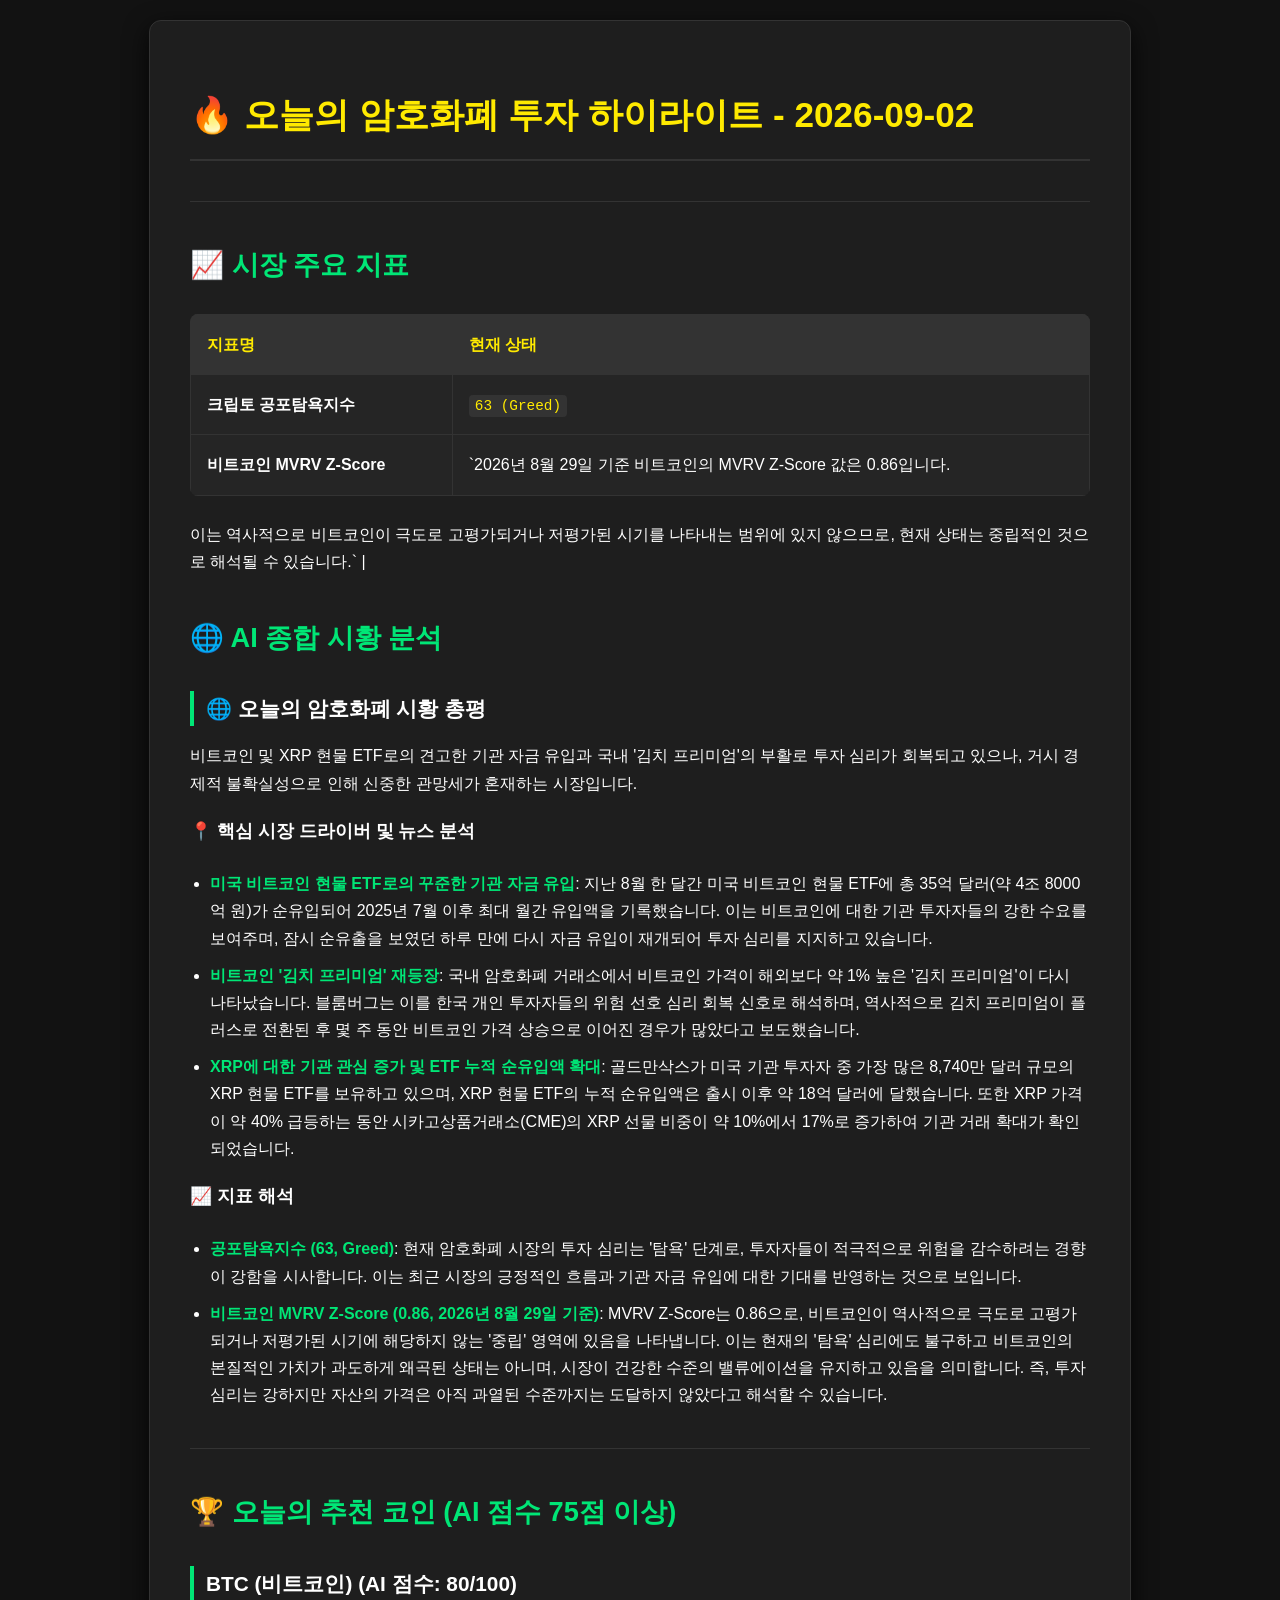
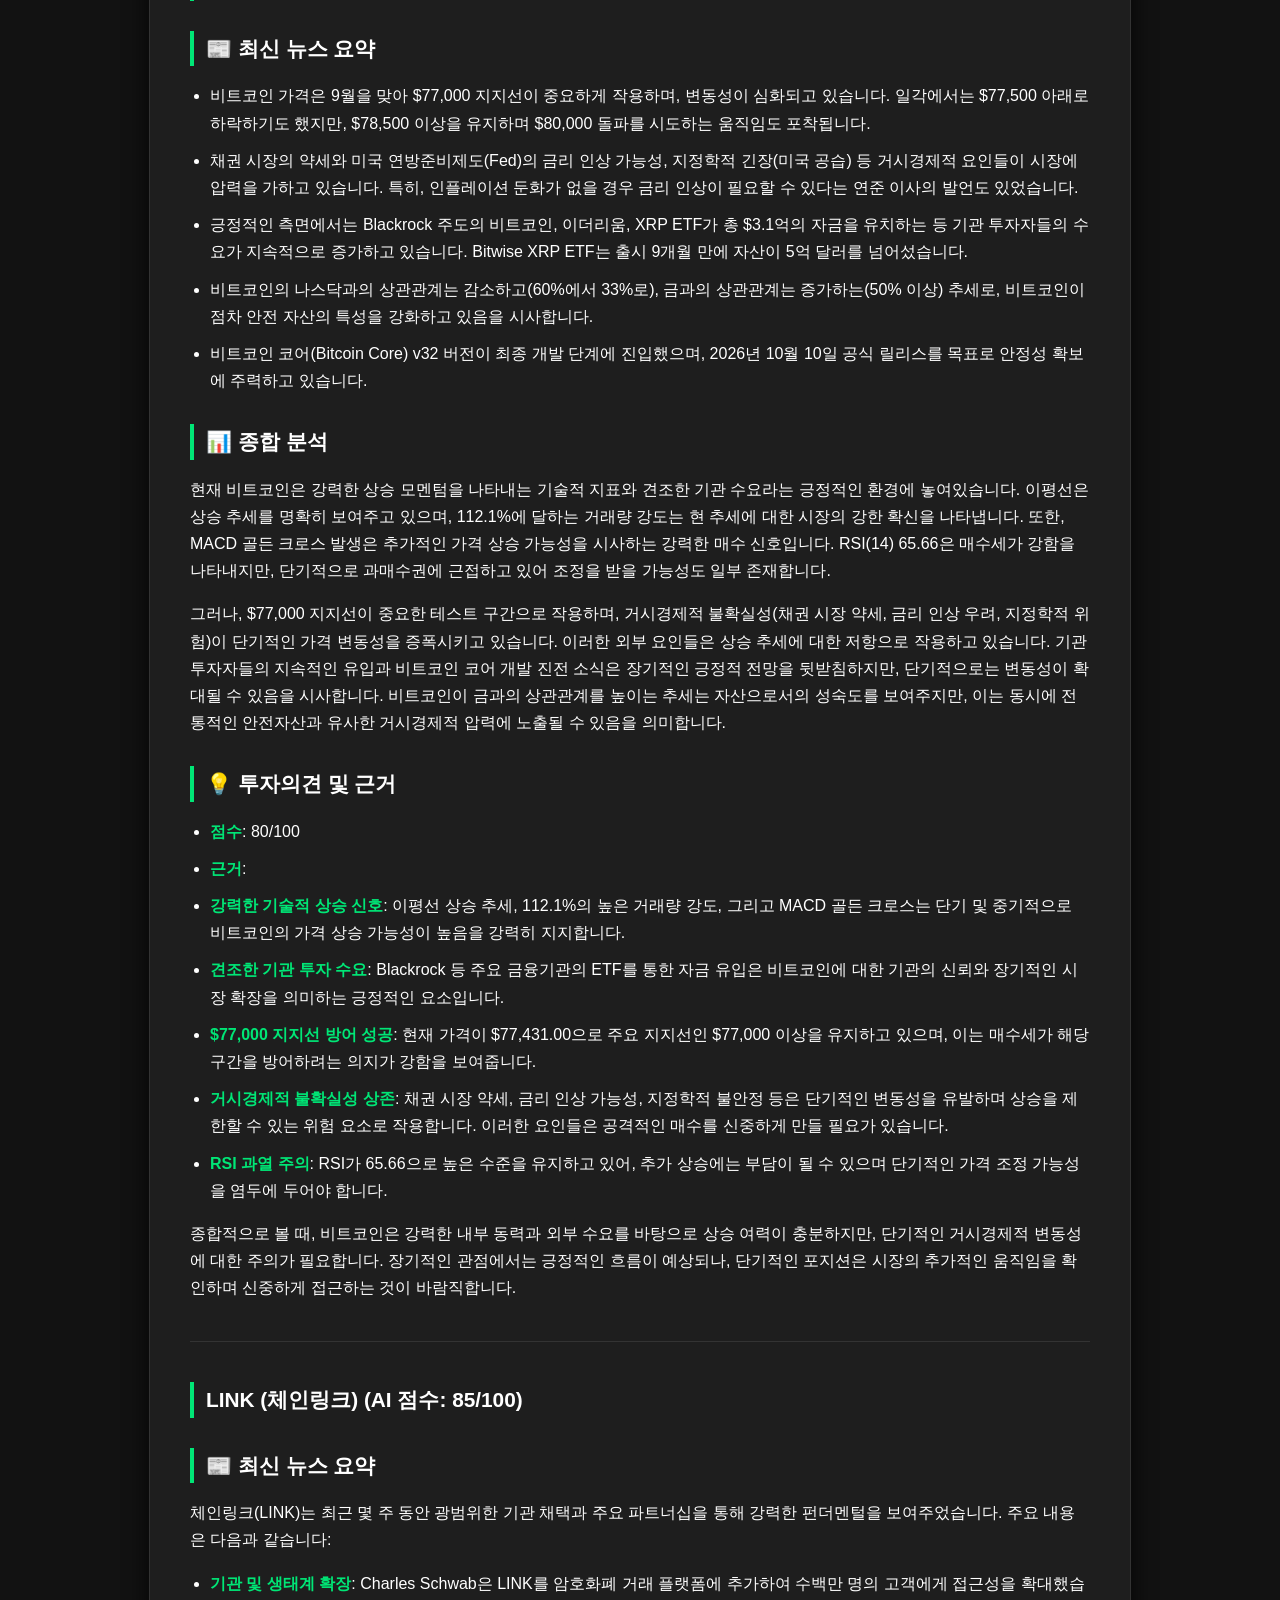
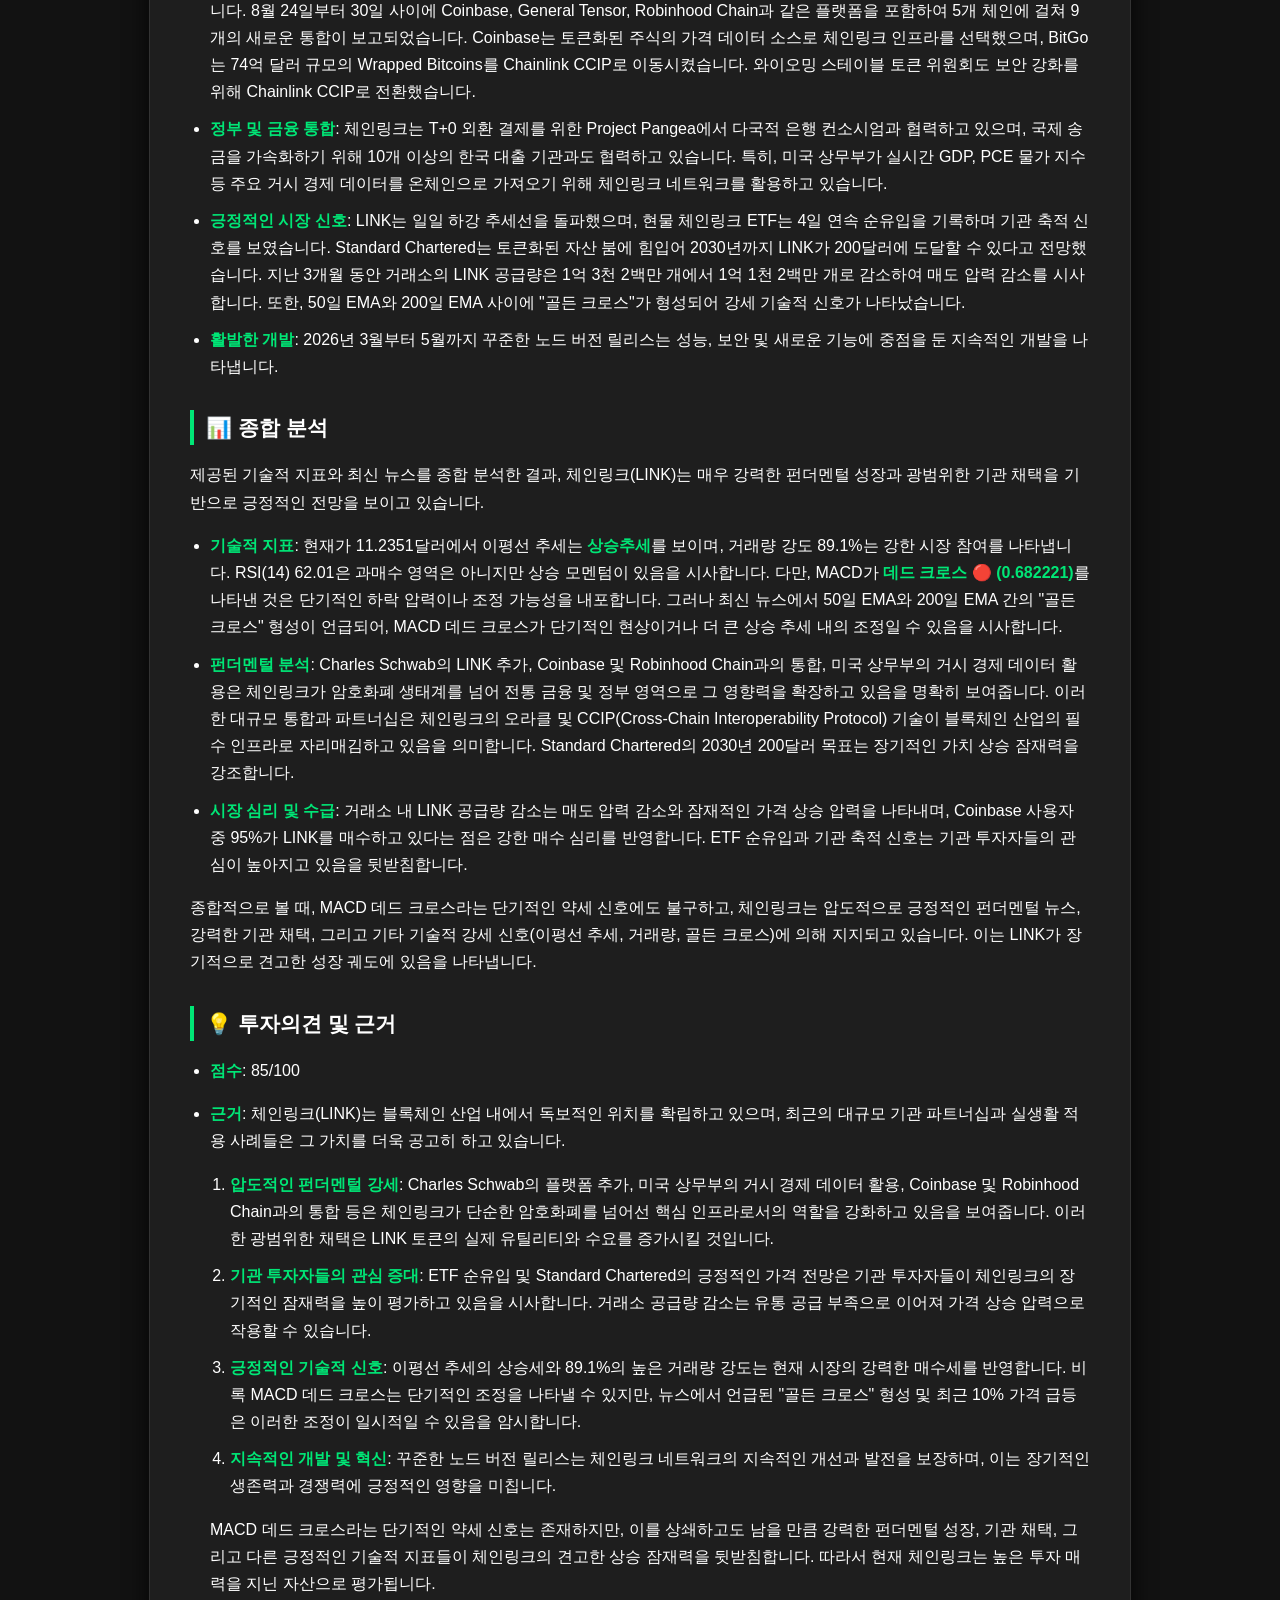
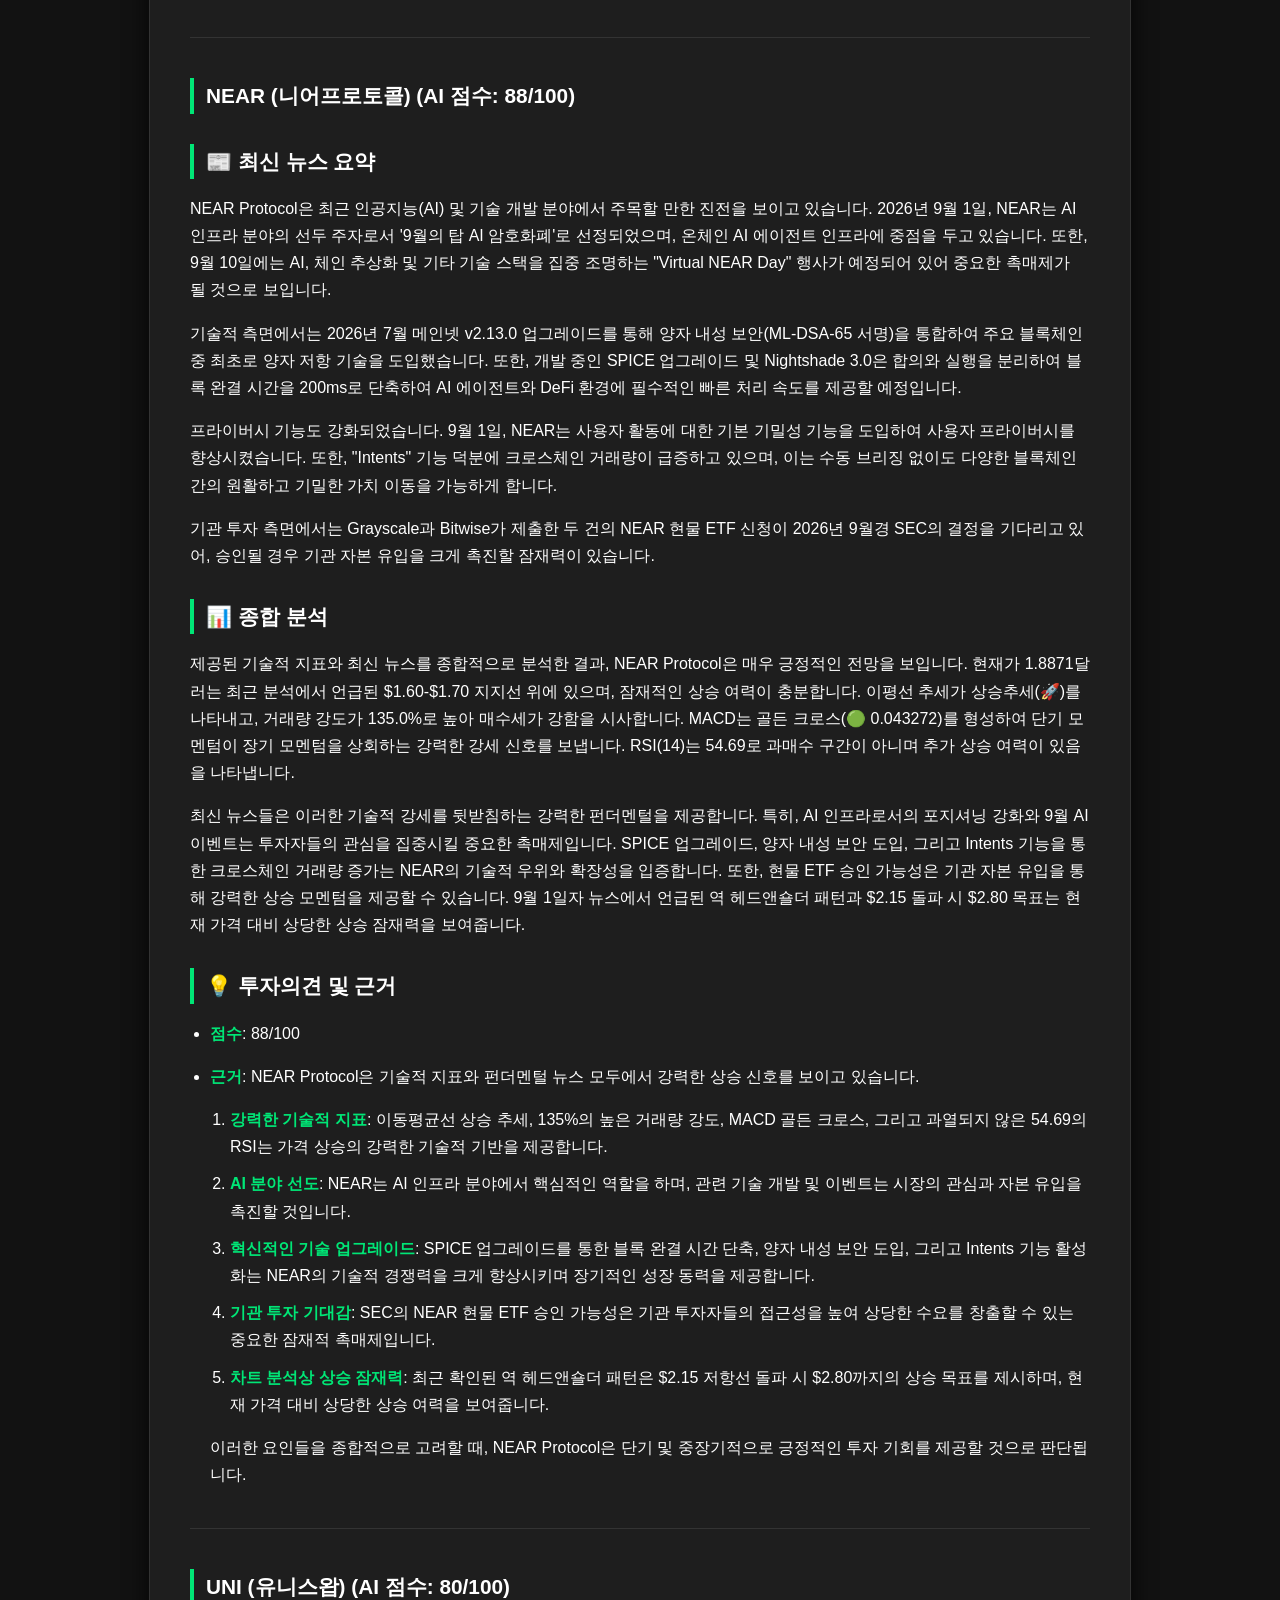
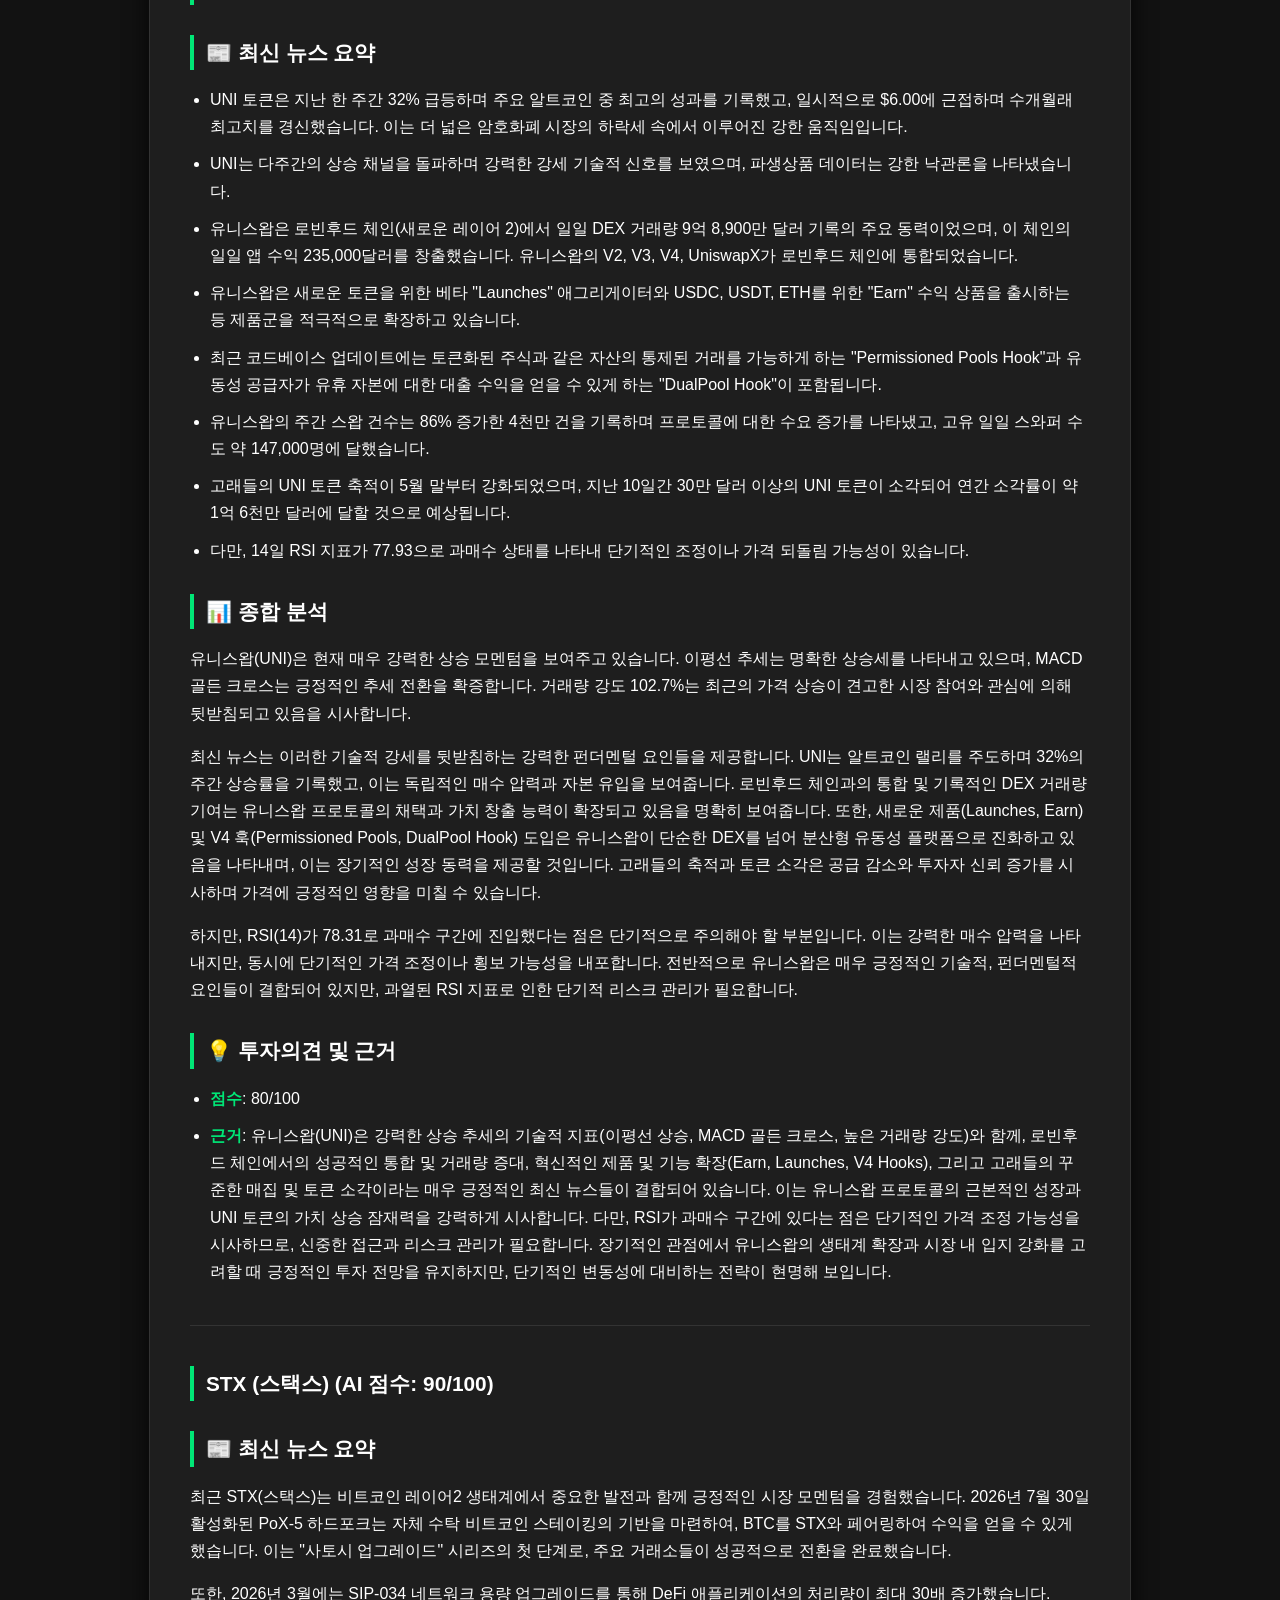
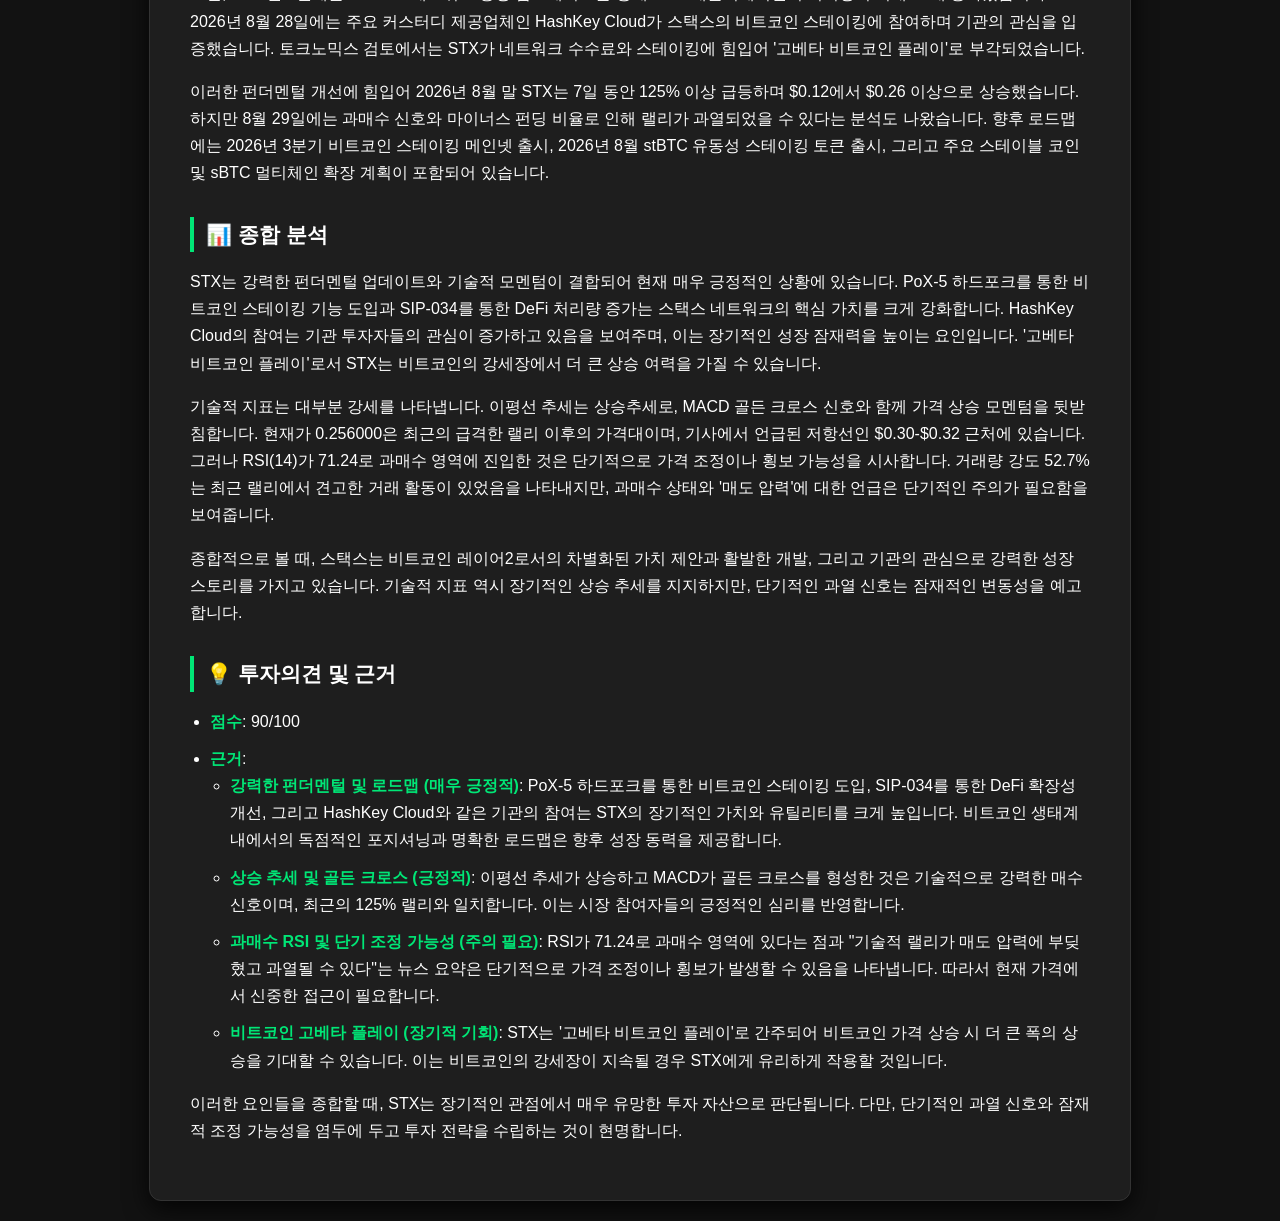
==== commit e28dd918: "📝 일일 암호화폐 AI 리포트 및 웹페이지 자동 생성" ====
--- a/index.html
+++ b/index.html
@@ -3,7 +3,7 @@
 <head>
     <meta charset="UTF-8">
     <meta name="viewport" content="width=device-width, initial-scale=1.0">
-    <title>Crypto Report - 2026-09-01</title>
+    <title>Crypto Report - 2026-09-02</title>
     <style>
     @charset "UTF-8";
 /* 가독성 극대화 프리미엄 다크모드 (블루 제거) */
@@ -120,7 +120,7 @@
 </head>
 <body>
     <div class="container">
-        <h1>🔥 오늘의 암호화폐 투자 하이라이트 - 2026-09-01</h1>
+        <h1>🔥 오늘의 암호화폐 투자 하이라이트 - 2026-09-02</h1>
 <hr />
 <h2>📈 시장 주요 지표</h2>
 <table>
@@ -133,151 +133,155 @@
 <tbody>
 <tr>
 <td style="text-align: left;"><strong>크립토 공포탐욕지수</strong></td>
-<td style="text-align: left;"><code>69 (Greed)</code></td>
+<td style="text-align: left;"><code>63 (Greed)</code></td>
 </tr>
 <tr>
 <td style="text-align: left;"><strong>비트코인 MVRV Z-Score</strong></td>
-<td style="text-align: left;"><code>2026년 8월 29일 기준 비트코인의 MVRV Z-Score 값은 0.86입니다. 이 값은 비트코인이 저평가되어 있거나 과열되지 않은 상태임을 나타냅니다. MVRV Z-Score는 비트코인의 시장 가치와 실현 가치의 편차를 측정하여 비트코인이 공정 가치에 비해 과대평가되었는지 또는 과소평가되었는지 평가합니다. 값이 높으면 과대평가, 낮으면 과소평가를 의미합니다.</code></td>
+<td style="text-align: left;">`2026년 8월 29일 기준 비트코인의 MVRV Z-Score 값은 0.86입니다.</td>
 </tr>
 </tbody>
 </table>
+<p>이는 역사적으로 비트코인이 극도로 고평가되거나 저평가된 시기를 나타내는 범위에 있지 않으므로, 현재 상태는 중립적인 것으로 해석될 수 있습니다.` |</p>
 <h2>🌐 AI 종합 시황 분석</h2>
 <h3>🌐 오늘의 암호화폐 시황 총평</h3>
-<p>글로벌 거시경제 및 지정학적 불확실성 속에서도 주요 암호화폐는 견고한 수준을 유지하며 투자 심리가 여전히 "탐욕" 구간에 머물러 있지만, 최근 빠르게 상승했던 시장은 일부 조정과 함께 기관 자금 흐름에 대한 기대감이 교차하는 모습을 보입니다.</p>
+<p>비트코인 및 XRP 현물 ETF로의 견고한 기관 자금 유입과 국내 '김치 프리미엄'의 부활로 투자 심리가 회복되고 있으나, 거시 경제적 불확실성으로 인해 신중한 관망세가 혼재하는 시장입니다.</p>
 <h4>📍 핵심 시장 드라이버 및 뉴스 분석</h4>
 <ul>
+<li><strong>미국 비트코인 현물 ETF로의 꾸준한 기관 자금 유입</strong>: 지난 8월 한 달간 미국 비트코인 현물 ETF에 총 35억 달러(약 4조 8000억 원)가 순유입되어 2025년 7월 이후 최대 월간 유입액을 기록했습니다. 이는 비트코인에 대한 기관 투자자들의 강한 수요를 보여주며, 잠시 순유출을 보였던 하루 만에 다시 자금 유입이 재개되어 투자 심리를 지지하고 있습니다.</li>
+<li><strong>비트코인 '김치 프리미엄' 재등장</strong>: 국내 암호화폐 거래소에서 비트코인 가격이 해외보다 약 1% 높은 '김치 프리미엄'이 다시 나타났습니다. 블룸버그는 이를 한국 개인 투자자들의 위험 선호 심리 회복 신호로 해석하며, 역사적으로 김치 프리미엄이 플러스로 전환된 후 몇 주 동안 비트코인 가격 상승으로 이어진 경우가 많았다고 보도했습니다.</li>
+<li><strong>XRP에 대한 기관 관심 증가 및 ETF 누적 순유입액 확대</strong>: 골드만삭스가 미국 기관 투자자 중 가장 많은 8,740만 달러 규모의 XRP 현물 ETF를 보유하고 있으며, XRP 현물 ETF의 누적 순유입액은 출시 이후 약 18억 달러에 달했습니다. 또한 XRP 가격이 약 40% 급등하는 동안 시카고상품거래소(CME)의 XRP 선물 비중이 약 10%에서 17%로 증가하여 기관 거래 확대가 확인되었습니다.</li>
+</ul>
+<h4>📈 지표 해석</h4>
+<ul>
+<li><strong>공포탐욕지수 (63, Greed)</strong>: 현재 암호화폐 시장의 투자 심리는 '탐욕' 단계로, 투자자들이 적극적으로 위험을 감수하려는 경향이 강함을 시사합니다. 이는 최근 시장의 긍정적인 흐름과 기관 자금 유입에 대한 기대를 반영하는 것으로 보입니다.</li>
+<li><strong>비트코인 MVRV Z-Score (0.86, 2026년 8월 29일 기준)</strong>: MVRV Z-Score는 0.86으로, 비트코인이 역사적으로 극도로 고평가되거나 저평가된 시기에 해당하지 않는 '중립' 영역에 있음을 나타냅니다. 이는 현재의 '탐욕' 심리에도 불구하고 비트코인의 본질적인 가치가 과도하게 왜곡된 상태는 아니며, 시장이 건강한 수준의 밸류에이션을 유지하고 있음을 의미합니다. 즉, 투자 심리는 강하지만 자산의 가격은 아직 과열된 수준까지는 도달하지 않았다고 해석할 수 있습니다.</li>
+</ul>
+<hr />
+<h2>🏆 오늘의 추천 코인 (AI 점수 75점 이상)</h2>
+<h3>BTC (비트코인) (AI 점수: <strong>80/100</strong>)</h3>
+<h3>📰 최신 뉴스 요약</h3>
+<ul>
+<li>비트코인 가격은 9월을 맞아 $77,000 지지선이 중요하게 작용하며, 변동성이 심화되고 있습니다. 일각에서는 $77,500 아래로 하락하기도 했지만, $78,500 이상을 유지하며 $80,000 돌파를 시도하는 움직임도 포착됩니다.</li>
+<li>채권 시장의 약세와 미국 연방준비제도(Fed)의 금리 인상 가능성, 지정학적 긴장(미국 공습) 등 거시경제적 요인들이 시장에 압력을 가하고 있습니다. 특히, 인플레이션 둔화가 없을 경우 금리 인상이 필요할 수 있다는 연준 이사의 발언도 있었습니다.</li>
+<li>긍정적인 측면에서는 Blackrock 주도의 비트코인, 이더리움, XRP ETF가 총 $3.1억의 자금을 유치하는 등 기관 투자자들의 수요가 지속적으로 증가하고 있습니다. Bitwise XRP ETF는 출시 9개월 만에 자산이 5억 달러를 넘어섰습니다.</li>
+<li>비트코인의 나스닥과의 상관관계는 감소하고(60%에서 33%로), 금과의 상관관계는 증가하는(50% 이상) 추세로, 비트코인이 점차 안전 자산의 특성을 강화하고 있음을 시사합니다.</li>
+<li>비트코인 코어(Bitcoin Core) v32 버전이 최종 개발 단계에 진입했으며, 2026년 10월 10일 공식 릴리스를 목표로 안정성 확보에 주력하고 있습니다.</li>
+</ul>
+<h3>📊 종합 분석</h3>
+<p>현재 비트코인은 강력한 상승 모멘텀을 나타내는 기술적 지표와 견조한 기관 수요라는 긍정적인 환경에 놓여있습니다. 이평선은 상승 추세를 명확히 보여주고 있으며, 112.1%에 달하는 거래량 강도는 현 추세에 대한 시장의 강한 확신을 나타냅니다. 또한, MACD 골든 크로스 발생은 추가적인 가격 상승 가능성을 시사하는 강력한 매수 신호입니다. RSI(14) 65.66은 매수세가 강함을 나타내지만, 단기적으로 과매수권에 근접하고 있어 조정을 받을 가능성도 일부 존재합니다.</p>
+<p>그러나, $77,000 지지선이 중요한 테스트 구간으로 작용하며, 거시경제적 불확실성(채권 시장 약세, 금리 인상 우려, 지정학적 위험)이 단기적인 가격 변동성을 증폭시키고 있습니다. 이러한 외부 요인들은 상승 추세에 대한 저항으로 작용하고 있습니다. 기관 투자자들의 지속적인 유입과 비트코인 코어 개발 진전 소식은 장기적인 긍정적 전망을 뒷받침하지만, 단기적으로는 변동성이 확대될 수 있음을 시사합니다. 비트코인이 금과의 상관관계를 높이는 추세는 자산으로서의 성숙도를 보여주지만, 이는 동시에 전통적인 안전자산과 유사한 거시경제적 압력에 노출될 수 있음을 의미합니다.</p>
+<h3>💡 투자의견 및 근거</h3>
+<ul>
+<li><strong>점수</strong>: 80/100</li>
+<li><strong>근거</strong>:</li>
+<li><strong>강력한 기술적 상승 신호</strong>: 이평선 상승 추세, 112.1%의 높은 거래량 강도, 그리고 MACD 골든 크로스는 단기 및 중기적으로 비트코인의 가격 상승 가능성이 높음을 강력히 지지합니다.</li>
+<li><strong>견조한 기관 투자 수요</strong>: Blackrock 등 주요 금융기관의 ETF를 통한 자금 유입은 비트코인에 대한 기관의 신뢰와 장기적인 시장 확장을 의미하는 긍정적인 요소입니다.</li>
+<li><strong>$77,000 지지선 방어 성공</strong>: 현재 가격이 $77,431.00으로 주요 지지선인 $77,000 이상을 유지하고 있으며, 이는 매수세가 해당 구간을 방어하려는 의지가 강함을 보여줍니다.</li>
+<li><strong>거시경제적 불확실성 상존</strong>: 채권 시장 약세, 금리 인상 가능성, 지정학적 불안정 등은 단기적인 변동성을 유발하며 상승을 제한할 수 있는 위험 요소로 작용합니다. 이러한 요인들은 공격적인 매수를 신중하게 만들 필요가 있습니다.</li>
+<li><strong>RSI 과열 주의</strong>: RSI가 65.66으로 높은 수준을 유지하고 있어, 추가 상승에는 부담이 될 수 있으며 단기적인 가격 조정 가능성을 염두에 두어야 합니다.</li>
+</ul>
+<p>종합적으로 볼 때, 비트코인은 강력한 내부 동력과 외부 수요를 바탕으로 상승 여력이 충분하지만, 단기적인 거시경제적 변동성에 대한 주의가 필요합니다. 장기적인 관점에서는 긍정적인 흐름이 예상되나, 단기적인 포지션은 시장의 추가적인 움직임을 확인하며 신중하게 접근하는 것이 바람직합니다.</p>
+<hr />
+<h3>LINK (체인링크) (AI 점수: <strong>85/100</strong>)</h3>
+<h3>📰 최신 뉴스 요약</h3>
+<p>체인링크(LINK)는 최근 몇 주 동안 광범위한 기관 채택과 주요 파트너십을 통해 강력한 펀더멘털을 보여주었습니다. 주요 내용은 다음과 같습니다:</p>
+<ul>
+<li><strong>기관 및 생태계 확장</strong>: Charles Schwab은 LINK를 암호화폐 거래 플랫폼에 추가하여 수백만 명의 고객에게 접근성을 확대했습니다. 8월 24일부터 30일 사이에 Coinbase, General Tensor, Robinhood Chain과 같은 플랫폼을 포함하여 5개 체인에 걸쳐 9개의 새로운 통합이 보고되었습니다. Coinbase는 토큰화된 주식의 가격 데이터 소스로 체인링크 인프라를 선택했으며, BitGo는 74억 달러 규모의 Wrapped Bitcoins를 Chainlink CCIP로 이동시켰습니다. 와이오밍 스테이블 토큰 위원회도 보안 강화를 위해 Chainlink CCIP로 전환했습니다.</li>
+<li><strong>정부 및 금융 통합</strong>: 체인링크는 T+0 외환 결제를 위한 Project Pangea에서 다국적 은행 컨소시엄과 협력하고 있으며, 국제 송금을 가속화하기 위해 10개 이상의 한국 대출 기관과도 협력하고 있습니다. 특히, 미국 상무부가 실시간 GDP, PCE 물가 지수 등 주요 거시 경제 데이터를 온체인으로 가져오기 위해 체인링크 네트워크를 활용하고 있습니다.</li>
+<li><strong>긍정적인 시장 신호</strong>: LINK는 일일 하강 추세선을 돌파했으며, 현물 체인링크 ETF는 4일 연속 순유입을 기록하며 기관 축적 신호를 보였습니다. Standard Chartered는 토큰화된 자산 붐에 힘입어 2030년까지 LINK가 200달러에 도달할 수 있다고 전망했습니다. 지난 3개월 동안 거래소의 LINK 공급량은 1억 3천 2백만 개에서 1억 1천 2백만 개로 감소하여 매도 압력 감소를 시사합니다. 또한, 50일 EMA와 200일 EMA 사이에 "골든 크로스"가 형성되어 강세 기술적 신호가 나타났습니다.</li>
+<li><strong>활발한 개발</strong>: 2026년 3월부터 5월까지 꾸준한 노드 버전 릴리스는 성능, 보안 및 새로운 기능에 중점을 둔 지속적인 개발을 나타냅니다.</li>
+</ul>
+<h3>📊 종합 분석</h3>
+<p>제공된 기술적 지표와 최신 뉴스를 종합 분석한 결과, 체인링크(LINK)는 매우 강력한 펀더멘털 성장과 광범위한 기관 채택을 기반으로 긍정적인 전망을 보이고 있습니다.</p>
+<ul>
+<li><strong>기술적 지표</strong>: 현재가 11.2351달러에서 이평선 추세는 <strong>상승추세</strong>를 보이며, 거래량 강도 89.1%는 강한 시장 참여를 나타냅니다. RSI(14) 62.01은 과매수 영역은 아니지만 상승 모멘텀이 있음을 시사합니다. 다만, MACD가 <strong>데드 크로스 🔴 (0.682221)</strong>를 나타낸 것은 단기적인 하락 압력이나 조정 가능성을 내포합니다. 그러나 최신 뉴스에서 50일 EMA와 200일 EMA 간의 "골든 크로스" 형성이 언급되어, MACD 데드 크로스가 단기적인 현상이거나 더 큰 상승 추세 내의 조정일 수 있음을 시사합니다.</li>
+<li><strong>펀더멘털 분석</strong>: Charles Schwab의 LINK 추가, Coinbase 및 Robinhood Chain과의 통합, 미국 상무부의 거시 경제 데이터 활용은 체인링크가 암호화폐 생태계를 넘어 전통 금융 및 정부 영역으로 그 영향력을 확장하고 있음을 명확히 보여줍니다. 이러한 대규모 통합과 파트너십은 체인링크의 오라클 및 CCIP(Cross-Chain Interoperability Protocol) 기술이 블록체인 산업의 필수 인프라로 자리매김하고 있음을 의미합니다. Standard Chartered의 2030년 200달러 목표는 장기적인 가치 상승 잠재력을 강조합니다.</li>
+<li><strong>시장 심리 및 수급</strong>: 거래소 내 LINK 공급량 감소는 매도 압력 감소와 잠재적인 가격 상승 압력을 나타내며, Coinbase 사용자 중 95%가 LINK를 매수하고 있다는 점은 강한 매수 심리를 반영합니다. ETF 순유입과 기관 축적 신호는 기관 투자자들의 관심이 높아지고 있음을 뒷받침합니다.</li>
+</ul>
+<p>종합적으로 볼 때, MACD 데드 크로스라는 단기적인 약세 신호에도 불구하고, 체인링크는 압도적으로 긍정적인 펀더멘털 뉴스, 강력한 기관 채택, 그리고 기타 기술적 강세 신호(이평선 추세, 거래량, 골든 크로스)에 의해 지지되고 있습니다. 이는 LINK가 장기적으로 견고한 성장 궤도에 있음을 나타냅니다.</p>
+<h3>💡 투자의견 및 근거</h3>
+<ul>
+<li><strong>점수</strong>: 85/100</li>
 <li>
-<p><strong>매파적 연준 발언 및 지정학적 긴장 고조:</strong> 잭슨홀 미팅에서 케빈 워시(Kevin Warsh) 연준 의장의 매파적 발언으로 9월 금리 인상 가능성이 높아지면서 달러 강세와 위험 자산에 대한 압박이 가중되었습니다. 또한, 미국과 이란 간의 공습으로 유가가 상승하여 인플레이션 우려를 심화시키며 시장에 추가적인 거시경제적 역풍으로 작용하고 있습니다.</p>
+<p><strong>근거</strong>: 체인링크(LINK)는 블록체인 산업 내에서 독보적인 위치를 확립하고 있으며, 최근의 대규모 기관 파트너십과 실생활 적용 사례들은 그 가치를 더욱 공고히 하고 있습니다.</p>
+<ol>
+<li><strong>압도적인 펀더멘털 강세</strong>: Charles Schwab의 플랫폼 추가, 미국 상무부의 거시 경제 데이터 활용, Coinbase 및 Robinhood Chain과의 통합 등은 체인링크가 단순한 암호화폐를 넘어선 핵심 인프라로서의 역할을 강화하고 있음을 보여줍니다. 이러한 광범위한 채택은 LINK 토큰의 실제 유틸리티와 수요를 증가시킬 것입니다.</li>
+<li><strong>기관 투자자들의 관심 증대</strong>: ETF 순유입 및 Standard Chartered의 긍정적인 가격 전망은 기관 투자자들이 체인링크의 장기적인 잠재력을 높이 평가하고 있음을 시사합니다. 거래소 공급량 감소는 유통 공급 부족으로 이어져 가격 상승 압력으로 작용할 수 있습니다.</li>
+<li><strong>긍정적인 기술적 신호</strong>: 이평선 추세의 상승세와 89.1%의 높은 거래량 강도는 현재 시장의 강력한 매수세를 반영합니다. 비록 MACD 데드 크로스는 단기적인 조정을 나타낼 수 있지만, 뉴스에서 언급된 "골든 크로스" 형성 및 최근 10% 가격 급등은 이러한 조정이 일시적일 수 있음을 암시합니다.</li>
+<li><strong>지속적인 개발 및 혁신</strong>: 꾸준한 노드 버전 릴리스는 체인링크 네트워크의 지속적인 개선과 발전을 보장하며, 이는 장기적인 생존력과 경쟁력에 긍정적인 영향을 미칩니다.</li>
+</ol>
+<p>MACD 데드 크로스라는 단기적인 약세 신호는 존재하지만, 이를 상쇄하고도 남을 만큼 강력한 펀더멘털 성장, 기관 채택, 그리고 다른 긍정적인 기술적 지표들이 체인링크의 견고한 상승 잠재력을 뒷받침합니다. 따라서 현재 체인링크는 높은 투자 매력을 지닌 자산으로 평가됩니다.</p>
 </li>
+</ul>
+<hr />
+<h3>NEAR (니어프로토콜) (AI 점수: <strong>88/100</strong>)</h3>
+<h3>📰 최신 뉴스 요약</h3>
+<p>NEAR Protocol은 최근 인공지능(AI) 및 기술 개발 분야에서 주목할 만한 진전을 보이고 있습니다. 2026년 9월 1일, NEAR는 AI 인프라 분야의 선두 주자로서 '9월의 탑 AI 암호화폐'로 선정되었으며, 온체인 AI 에이전트 인프라에 중점을 두고 있습니다. 또한, 9월 10일에는 AI, 체인 추상화 및 기타 기술 스택을 집중 조명하는 "Virtual NEAR Day" 행사가 예정되어 있어 중요한 촉매제가 될 것으로 보입니다.</p>
+<p>기술적 측면에서는 2026년 7월 메인넷 v2.13.0 업그레이드를 통해 양자 내성 보안(ML-DSA-65 서명)을 통합하여 주요 블록체인 중 최초로 양자 저항 기술을 도입했습니다. 또한, 개발 중인 SPICE 업그레이드 및 Nightshade 3.0은 합의와 실행을 분리하여 블록 완결 시간을 200ms로 단축하여 AI 에이전트와 DeFi 환경에 필수적인 빠른 처리 속도를 제공할 예정입니다.</p>
+<p>프라이버시 기능도 강화되었습니다. 9월 1일, NEAR는 사용자 활동에 대한 기본 기밀성 기능을 도입하여 사용자 프라이버시를 향상시켰습니다. 또한, "Intents" 기능 덕분에 크로스체인 거래량이 급증하고 있으며, 이는 수동 브리징 없이도 다양한 블록체인 간의 원활하고 기밀한 가치 이동을 가능하게 합니다.</p>
+<p>기관 투자 측면에서는 Grayscale과 Bitwise가 제출한 두 건의 NEAR 현물 ETF 신청이 2026년 9월경 SEC의 결정을 기다리고 있어, 승인될 경우 기관 자본 유입을 크게 촉진할 잠재력이 있습니다.</p>
+<h3>📊 종합 분석</h3>
+<p>제공된 기술적 지표와 최신 뉴스를 종합적으로 분석한 결과, NEAR Protocol은 매우 긍정적인 전망을 보입니다. 현재가 1.8871달러는 최근 분석에서 언급된 $1.60-$1.70 지지선 위에 있으며, 잠재적인 상승 여력이 충분합니다. 이평선 추세가 상승추세(🚀)를 나타내고, 거래량 강도가 135.0%로 높아 매수세가 강함을 시사합니다. MACD는 골든 크로스(🟢 0.043272)를 형성하여 단기 모멘텀이 장기 모멘텀을 상회하는 강력한 강세 신호를 보냅니다. RSI(14)는 54.69로 과매수 구간이 아니며 추가 상승 여력이 있음을 나타냅니다.</p>
+<p>최신 뉴스들은 이러한 기술적 강세를 뒷받침하는 강력한 펀더멘털을 제공합니다. 특히, AI 인프라로서의 포지셔닝 강화와 9월 AI 이벤트는 투자자들의 관심을 집중시킬 중요한 촉매제입니다. SPICE 업그레이드, 양자 내성 보안 도입, 그리고 Intents 기능을 통한 크로스체인 거래량 증가는 NEAR의 기술적 우위와 확장성을 입증합니다. 또한, 현물 ETF 승인 가능성은 기관 자본 유입을 통해 강력한 상승 모멘텀을 제공할 수 있습니다. 9월 1일자 뉴스에서 언급된 역 헤드앤숄더 패턴과 $2.15 돌파 시 $2.80 목표는 현재 가격 대비 상당한 상승 잠재력을 보여줍니다.</p>
+<h3>💡 투자의견 및 근거</h3>
+<ul>
+<li><strong>점수</strong>: 88/100</li>
 <li>
-<p><strong>비트코인 및 알트코인 ETF 자금 흐름 혼조:</strong> 8월은 비트코인 ETF에 30억 달러 이상이 유입되며 2026년 들어 가장 강력한 월별 성과를 기록했으나, 최근 9일 연속 순유입 행진 이후 2억 190만 달러의 순유출을 기록하며 일부 차익 실현 움직임이 나타났습니다. 반면, 이더리움 ETF는 지속적인 순유입을 보였고, XRP ETF는 8월에 1억 5천만 달러 이상이 유입되며 최고의 월별 성과를 달성했으며, 특히 CLARITY Act 상원 표결이 임박함에 따라 기관 자금 유입에 대한 기대감이 커지고 있습니다.</p>
+<p><strong>근거</strong>: NEAR Protocol은 기술적 지표와 펀더멘털 뉴스 모두에서 강력한 상승 신호를 보이고 있습니다.</p>
+<ol>
+<li><strong>강력한 기술적 지표</strong>: 이동평균선 상승 추세, 135%의 높은 거래량 강도, MACD 골든 크로스, 그리고 과열되지 않은 54.69의 RSI는 가격 상승의 강력한 기술적 기반을 제공합니다.</li>
+<li><strong>AI 분야 선도</strong>: NEAR는 AI 인프라 분야에서 핵심적인 역할을 하며, 관련 기술 개발 및 이벤트는 시장의 관심과 자본 유입을 촉진할 것입니다.</li>
+<li><strong>혁신적인 기술 업그레이드</strong>: SPICE 업그레이드를 통한 블록 완결 시간 단축, 양자 내성 보안 도입, 그리고 Intents 기능 활성화는 NEAR의 기술적 경쟁력을 크게 향상시키며 장기적인 성장 동력을 제공합니다.</li>
+<li><strong>기관 투자 기대감</strong>: SEC의 NEAR 현물 ETF 승인 가능성은 기관 투자자들의 접근성을 높여 상당한 수요를 창출할 수 있는 중요한 잠재적 촉매제입니다.</li>
+<li><strong>차트 분석상 상승 잠재력</strong>: 최근 확인된 역 헤드앤숄더 패턴은 $2.15 저항선 돌파 시 $2.80까지의 상승 목표를 제시하며, 현재 가격 대비 상당한 상승 여력을 보여줍니다.</li>
+</ol>
+<p>이러한 요인들을 종합적으로 고려할 때, NEAR Protocol은 단기 및 중장기적으로 긍정적인 투자 기회를 제공할 것으로 판단됩니다.</p>
 </li>
-<li>
-<p><strong>규제 명확성 및 제도권 편입 움직임:</strong> 러시아는 9월 1일부터 비트코인, USDT 및 루블 결제를 중심으로 하는 규제 암호화폐 시장을 출범시킬 예정입니다. 또한, 하이퍼리퀴드(Hyperliquid)가 크라켄(Kraken)의 모회사인 페이워드(Payward)와 미국 트레이더들에게 규제 준수 선물 거래를 제공하기 위한 심층적인 협상을 진행 중이라는 블룸버그 보도가 있었으며, 이는 암호화폐 파생상품 시장의 제도권 편입을 시사합니다.</p>
+</ul>
+<hr />
+<h3>UNI (유니스왑) (AI 점수: <strong>80/100</strong>)</h3>
+<h3>📰 최신 뉴스 요약</h3>
+<ul>
+<li>UNI 토큰은 지난 한 주간 32% 급등하며 주요 알트코인 중 최고의 성과를 기록했고, 일시적으로 $6.00에 근접하며 수개월래 최고치를 경신했습니다. 이는 더 넓은 암호화폐 시장의 하락세 속에서 이루어진 강한 움직임입니다.</li>
+<li>UNI는 다주간의 상승 채널을 돌파하며 강력한 강세 기술적 신호를 보였으며, 파생상품 데이터는 강한 낙관론을 나타냈습니다.</li>
+<li>유니스왑은 로빈후드 체인(새로운 레이어 2)에서 일일 DEX 거래량 9억 8,900만 달러 기록의 주요 동력이었으며, 이 체인의 일일 앱 수익 235,000달러를 창출했습니다. 유니스왑의 V2, V3, V4, UniswapX가 로빈후드 체인에 통합되었습니다.</li>
+<li>유니스왑은 새로운 토큰을 위한 베타 "Launches" 애그리게이터와 USDC, USDT, ETH를 위한 "Earn" 수익 상품을 출시하는 등 제품군을 적극적으로 확장하고 있습니다.</li>
+<li>최근 코드베이스 업데이트에는 토큰화된 주식과 같은 자산의 통제된 거래를 가능하게 하는 "Permissioned Pools Hook"과 유동성 공급자가 유휴 자본에 대한 대출 수익을 얻을 수 있게 하는 "DualPool Hook"이 포함됩니다.</li>
+<li>유니스왑의 주간 스왑 건수는 86% 증가한 4천만 건을 기록하며 프로토콜에 대한 수요 증가를 나타냈고, 고유 일일 스와퍼 수도 약 147,000명에 달했습니다.</li>
+<li>고래들의 UNI 토큰 축적이 5월 말부터 강화되었으며, 지난 10일간 30만 달러 이상의 UNI 토큰이 소각되어 연간 소각률이 약 1억 6천만 달러에 달할 것으로 예상됩니다.</li>
+<li>다만, 14일 RSI 지표가 77.93으로 과매수 상태를 나타내 단기적인 조정이나 가격 되돌림 가능성이 있습니다.</li>
+</ul>
+<h3>📊 종합 분석</h3>
+<p>유니스왑(UNI)은 현재 매우 강력한 상승 모멘텀을 보여주고 있습니다. 이평선 추세는 명확한 상승세를 나타내고 있으며, MACD 골든 크로스는 긍정적인 추세 전환을 확증합니다. 거래량 강도 102.7%는 최근의 가격 상승이 견고한 시장 참여와 관심에 의해 뒷받침되고 있음을 시사합니다.</p>
+<p>최신 뉴스는 이러한 기술적 강세를 뒷받침하는 강력한 펀더멘털 요인들을 제공합니다. UNI는 알트코인 랠리를 주도하며 32%의 주간 상승률을 기록했고, 이는 독립적인 매수 압력과 자본 유입을 보여줍니다. 로빈후드 체인과의 통합 및 기록적인 DEX 거래량 기여는 유니스왑 프로토콜의 채택과 가치 창출 능력이 확장되고 있음을 명확히 보여줍니다. 또한, 새로운 제품(Launches, Earn) 및 V4 훅(Permissioned Pools, DualPool Hook) 도입은 유니스왑이 단순한 DEX를 넘어 분산형 유동성 플랫폼으로 진화하고 있음을 나타내며, 이는 장기적인 성장 동력을 제공할 것입니다. 고래들의 축적과 토큰 소각은 공급 감소와 투자자 신뢰 증가를 시사하며 가격에 긍정적인 영향을 미칠 수 있습니다.</p>
+<p>하지만, RSI(14)가 78.31로 과매수 구간에 진입했다는 점은 단기적으로 주의해야 할 부분입니다. 이는 강력한 매수 압력을 나타내지만, 동시에 단기적인 가격 조정이나 횡보 가능성을 내포합니다. 전반적으로 유니스왑은 매우 긍정적인 기술적, 펀더멘털적 요인들이 결합되어 있지만, 과열된 RSI 지표로 인한 단기적 리스크 관리가 필요합니다.</p>
+<h3>💡 투자의견 및 근거</h3>
+<ul>
+<li><strong>점수</strong>: 80/100</li>
+<li><strong>근거</strong>: 유니스왑(UNI)은 강력한 상승 추세의 기술적 지표(이평선 상승, MACD 골든 크로스, 높은 거래량 강도)와 함께, 로빈후드 체인에서의 성공적인 통합 및 거래량 증대, 혁신적인 제품 및 기능 확장(Earn, Launches, V4 Hooks), 그리고 고래들의 꾸준한 매집 및 토큰 소각이라는 매우 긍정적인 최신 뉴스들이 결합되어 있습니다. 이는 유니스왑 프로토콜의 근본적인 성장과 UNI 토큰의 가치 상승 잠재력을 강력하게 시사합니다. 다만, RSI가 과매수 구간에 있다는 점은 단기적인 가격 조정 가능성을 시사하므로, 신중한 접근과 리스크 관리가 필요합니다. 장기적인 관점에서 유니스왑의 생태계 확장과 시장 내 입지 강화를 고려할 때 긍정적인 투자 전망을 유지하지만, 단기적인 변동성에 대비하는 전략이 현명해 보입니다.</li>
+</ul>
+<hr />
+<h3>STX (스택스) (AI 점수: <strong>90/100</strong>)</h3>
+<h3>📰 최신 뉴스 요약</h3>
+<p>최근 STX(스택스)는 비트코인 레이어2 생태계에서 중요한 발전과 함께 긍정적인 시장 모멘텀을 경험했습니다. 2026년 7월 30일 활성화된 PoX-5 하드포크는 자체 수탁 비트코인 스테이킹의 기반을 마련하여, BTC를 STX와 페어링하여 수익을 얻을 수 있게 했습니다. 이는 "사토시 업그레이드" 시리즈의 첫 단계로, 주요 거래소들이 성공적으로 전환을 완료했습니다.</p>
+<p>또한, 2026년 3월에는 SIP-034 네트워크 용량 업그레이드를 통해 DeFi 애플리케이션의 처리량이 최대 30배 증가했습니다. 2026년 8월 28일에는 주요 커스터디 제공업체인 HashKey Cloud가 스택스의 비트코인 스테이킹에 참여하며 기관의 관심을 입증했습니다. 토크노믹스 검토에서는 STX가 네트워크 수수료와 스테이킹에 힘입어 '고베타 비트코인 플레이'로 부각되었습니다.</p>
+<p>이러한 펀더멘털 개선에 힘입어 2026년 8월 말 STX는 7일 동안 125% 이상 급등하며 $0.12에서 $0.26 이상으로 상승했습니다. 하지만 8월 29일에는 과매수 신호와 마이너스 펀딩 비율로 인해 랠리가 과열되었을 수 있다는 분석도 나왔습니다. 향후 로드맵에는 2026년 3분기 비트코인 스테이킹 메인넷 출시, 2026년 8월 stBTC 유동성 스테이킹 토큰 출시, 그리고 주요 스테이블 코인 및 sBTC 멀티체인 확장 계획이 포함되어 있습니다.</p>
+<h3>📊 종합 분석</h3>
+<p>STX는 강력한 펀더멘털 업데이트와 기술적 모멘텀이 결합되어 현재 매우 긍정적인 상황에 있습니다. PoX-5 하드포크를 통한 비트코인 스테이킹 기능 도입과 SIP-034를 통한 DeFi 처리량 증가는 스택스 네트워크의 핵심 가치를 크게 강화합니다. HashKey Cloud의 참여는 기관 투자자들의 관심이 증가하고 있음을 보여주며, 이는 장기적인 성장 잠재력을 높이는 요인입니다. '고베타 비트코인 플레이'로서 STX는 비트코인의 강세장에서 더 큰 상승 여력을 가질 수 있습니다.</p>
+<p>기술적 지표는 대부분 강세를 나타냅니다. 이평선 추세는 상승추세로, MACD 골든 크로스 신호와 함께 가격 상승 모멘텀을 뒷받침합니다. 현재가 0.256000은 최근의 급격한 랠리 이후의 가격대이며, 기사에서 언급된 저항선인 $0.30-$0.32 근처에 있습니다. 그러나 RSI(14)가 71.24로 과매수 영역에 진입한 것은 단기적으로 가격 조정이나 횡보 가능성을 시사합니다. 거래량 강도 52.7%는 최근 랠리에서 견고한 거래 활동이 있었음을 나타내지만, 과매수 상태와 '매도 압력'에 대한 언급은 단기적인 주의가 필요함을 보여줍니다.</p>
+<p>종합적으로 볼 때, 스택스는 비트코인 레이어2로서의 차별화된 가치 제안과 활발한 개발, 그리고 기관의 관심으로 강력한 성장 스토리를 가지고 있습니다. 기술적 지표 역시 장기적인 상승 추세를 지지하지만, 단기적인 과열 신호는 잠재적인 변동성을 예고합니다.</p>
+<h3>💡 투자의견 및 근거</h3>
+<ul>
+<li><strong>점수</strong>: 90/100</li>
+<li><strong>근거</strong>:<ul>
+<li><strong>강력한 펀더멘털 및 로드맵 (매우 긍정적)</strong>: PoX-5 하드포크를 통한 비트코인 스테이킹 도입, SIP-034를 통한 DeFi 확장성 개선, 그리고 HashKey Cloud와 같은 기관의 참여는 STX의 장기적인 가치와 유틸리티를 크게 높입니다. 비트코인 생태계 내에서의 독점적인 포지셔닝과 명확한 로드맵은 향후 성장 동력을 제공합니다.</li>
+<li><strong>상승 추세 및 골든 크로스 (긍정적)</strong>: 이평선 추세가 상승하고 MACD가 골든 크로스를 형성한 것은 기술적으로 강력한 매수 신호이며, 최근의 125% 랠리와 일치합니다. 이는 시장 참여자들의 긍정적인 심리를 반영합니다.</li>
+<li><strong>과매수 RSI 및 단기 조정 가능성 (주의 필요)</strong>: RSI가 71.24로 과매수 영역에 있다는 점과 "기술적 랠리가 매도 압력에 부딪혔고 과열될 수 있다"는 뉴스 요약은 단기적으로 가격 조정이나 횡보가 발생할 수 있음을 나타냅니다. 따라서 현재 가격에서 신중한 접근이 필요합니다.</li>
+<li><strong>비트코인 고베타 플레이 (장기적 기회)</strong>: STX는 '고베타 비트코인 플레이'로 간주되어 비트코인 가격 상승 시 더 큰 폭의 상승을 기대할 수 있습니다. 이는 비트코인의 강세장이 지속될 경우 STX에게 유리하게 작용할 것입니다.</li>
+</ul>
 </li>
 </ul>
-<h4>📊 지표 해석</h4>
-<ul>
-<li><strong>공포탐욕지수 (69 - Greed):</strong> 현재 지수 69는 투자자들의 시장 심리가 "탐욕" 상태에 있음을 나타냅니다. 이는 시장에 긍정적인 모멘텀이 존재하며, 투자자들이 추가 상승을 기대하고 있음을 반영합니다. 하지만, 극단적인 탐욕 수준은 아니므로 급격한 과열 상태는 아닌 것으로 판단됩니다.</li>
-<li><strong>비트코인 MVRV Z-Score (0.86):</strong> MVRV Z-Score 0.86은 비트코인이 현재 공정 가치에 비해 과대평가되거나 과소평가되지 않은, 비교적 균형 잡힌 상태에 있음을 시사합니다. 이는 시장이 과열 국면에 있지 않아 추가 상승 여력을 가질 수 있거나, 또는 최근의 "탐욕" 심리가 아직 가격에 완전히 반영되지 않았음을 의미할 수 있습니다. 즉, 가격이 지속 가능한 범위 내에 있다고 볼 수 있습니다.</li>
-</ul>
-<hr />
-<h2>🏆 오늘의 추천 코인 (AI 점수 75점 이상)</h2>
-<h3>ETH (이더리움) (AI 점수: <strong>88/100</strong>)</h3>
-<h3>📰 최신 뉴스 요약</h3>
-<p>이더리움(ETH)은 여러 긍정적인 요인과 일부 단기적인 어려움이 복합적으로 작용하고 있습니다. 장기적으로는 웹3 생태계 통합 및 온체인 활동 증가에 힘입어 상승세를 유지할 가능성이 높습니다. 최근 예측 모델에 따르면, ETH는 향후 24시간 내에 현재 가격 대비 7.48% 상승할 가능성도 제시되었습니다.</p>
-<p>기관 투자자들의 관심이 특히 두드러지는데, 현물 이더리움 ETF를 통한 지속적인 기관 수요와 레이어2 솔루션 채택 증가는 2026년 성장을 견인할 것으로 예상됩니다. 특히, 톰 리가 이끄는 비트마인(Bitmine)은 이더리움 보유량을 크게 늘려 전체 유통 공급량의 약 5%에 육박하며 강력한 기관 신뢰를 보여주고 있습니다. 톰 리는 이더리움이 "극도로 심각하게 저평가"되어 있다고 언급했습니다.</p>
-<p>또한, 피델리티(Fidelity)는 현물 이더리움 ETF(FETH) 수정 신고서에서 펀드 보유 ETH의 최대 100%를 스테이킹하고 보상의 85%를 현금 배당으로 지급하겠다는 목표를 명시하여, "공급 절벽 효과"와 강력한 수요를 창출할 잠재력을 보였습니다. 9월 중순에 예정된 '클라리티 법안(Clarity Act)' 표결은 규제 불확실성을 해소하고 "핵폭탄급 슈퍼 호재"가 될 수 있다는 기대감도 있습니다.</p>
-<p>부정적인 측면으로는 최근 켈프다오 해킹 사건으로 이더리움 기반 탈중앙화 금융(DeFi) 생태계에서 약 107억 달러의 자금이 유출되는 타격을 입었으나, "스마트 머니"로 불리는 고래 투자자들의 매집으로 2300달러 선을 방어했습니다. 또한, 톰 리는 유가 상승이 이더리움의 가장 큰 역풍이 될 수 있다고 지적했으며, 유가와의 역상관관계가 사상 최고치를 기록했다고 밝혔습니다. 역사적으로 7월, 8월, 9월에는 이더리움 가격이 하락하는 경향이 있다는 분석도 있습니다. 현재 한 고래 투자자는 상당한 규모의 이더리움 롱 포지션에서 미실현 손실을 겪고 있다는 소식도 있습니다.</p>
-<h3>📊 종합 분석</h3>
-<p>제시된 기술적 지표와 최신 뉴스를 종합적으로 분석한 결과, 이더리움은 강력한 상승 모멘텀과 함께 장기적인 성장 잠재력을 보여주고 있습니다.</p>
-<p><strong>기술적 지표 분석:</strong>
-*   <strong>현재가(2,467.52):</strong> 현재 가격은 비교적 견고하게 유지되고 있습니다.
-*   <strong>이평선 추세(상승추세 🚀):</strong> 이동평균선이 상승 추세를 나타내고 있어 전반적인 가격 흐름이 긍정적임을 시사합니다. 이는 지속적인 매수세 유입을 의미합니다.
-*   <strong>거래량 강도(67.2%):</strong> 거래량 강도가 67.2%로 양호한 수준을 보여줍니다. 이는 현재 가격 움직임에 대한 시장 참여자들의 관심과 지지가 있음을 나타냅니다.
-*   <strong>MACD(골든 🟢, 149.2197):</strong> MACD 골든 크로스는 단기 이동평균선이 장기 이동평균선을 상향 돌파했음을 의미하는 강력한 매수 신호입니다. 149.2197의 양수 값은 강한 상승 모멘텀을 뒷받침합니다.
-*   <strong>RSI(14, 68.99):</strong> RSI는 68.99로 과매수 구간인 70에 근접해 있습니다. 이는 매수세가 강함을 나타내지만, 단기적으로는 가격 조정 또는 횡보 가능성도 내포하고 있어 주의가 필요합니다.</p>
-<p><strong>뉴스 분석:</strong>
-이더리움은 기관 투자자들의 적극적인 매집과 현물 ETF의 발전(특히 스테이킹 및 현금 배당 계획)이라는 강력한 호재를 안고 있습니다. 다가오는 규제 명확성(클라리티 법안)에 대한 기대감도 큽니다. 그러나 최근 발생한 DeFi 해킹으로 인한 대규모 자금 유출, 유가 상승과 같은 거시경제적 역풍, 그리고 역사적인 계절적 약세는 단기적인 변동성을 야기할 수 있는 요인입니다. "스마트 머니"의 방어와 비트마인의 대규모 매집은 이러한 악재 속에서도 이더리움의 내재적 가치와 장기적 전망에 대한 신뢰를 보여줍니다.</p>
-<p>종합적으로 볼 때, 기술적 지표는 매우 강력한 상승 신호를 보내고 있으며, 주요 뉴스 흐름 또한 이더리움의 장기적인 펀더멘털 강화를 지지합니다. 단기적인 악재와 RSI의 과매수 근접은 잠재적인 조정을 시사하지만, 이는 강력한 매수세 속에서 나타나는 현상으로 판단됩니다.</p>
-<h3>💡 투자의견 및 근거</h3>
-<ul>
-<li><strong>점수</strong>: 88/100</li>
-<li><strong>근거</strong>: 이더리움은 현재 매우 긍정적인 기술적 지표를 보이고 있습니다. 이동평균선은 상승 추세에 있으며, MACD는 골든 크로스를 형성하여 강력한 매수 신호를 나타냅니다. 거래량 강도 또한 양호하여 현재 가격 움직임에 대한 시장의 지지를 확인할 수 있습니다.
-뉴스 측면에서는 피델리티의 스테이킹 현금 배당을 포함한 이더리움 현물 ETF 승인 기대감과 비트마인 등 기관 투자자들의 대규모 매집이 이더리움의 장기적인 가치와 수요를 견인할 강력한 동력으로 작용할 것입니다. 특히 규제 불확실성을 해소할 수 있는 '클라리티 법안'의 표결은 시장에 긍정적인 영향을 미칠 것으로 예상됩니다.</li>
-</ul>
-<p>물론, 최근 DeFi 해킹으로 인한 자금 유출 및 유가 상승과 같은 거시경제적 불안정 요소와 RSI가 과매수 영역에 근접했다는 점은 단기적인 리스크 요인이 될 수 있습니다. 하지만 이러한 단기적인 우려보다 기관의 대규모 유입과 프로토콜의 지속적인 발전이라는 강력한 긍정적 요인들이 이더리움의 상승 여력을 더욱 크게 만들 것으로 판단됩니다. 이더리움의 펀더멘털은 견고하며, 장기적인 관점에서 매우 긍정적인 투자 기회를 제공할 것으로 보입니다.</p>
-<hr />
-<h3>SOL (솔라나) (AI 점수: <strong>80/100</strong>)</h3>
-<h3>📰 최신 뉴스 요약</h3>
-<p>솔라나는 최근 몇 주간 중요한 기술적 발전과 생태계 성장을 보여주고 있습니다. 2026년 9월 9일에는 최대 트랜잭션 크기를 3.3배 증가시키는 Transaction V1이 출시될 예정이며, 이는 보다 복잡한 온체인 작업을 가능하게 할 것입니다. 또한, 슬롯 시간 단축(400ms에서 최종 200ms로 단계적 감소) 및 10월 알펜글로우(Alpenglow) 합의 업그레이드를 포함한 광범위한 업그레이드 사이클이 진행 중입니다.</p>
-<p>거버넌스 측면에서는 SOL 토큰의 장기 보유 가치를 높이는 연간 디스인플레이션율을 15%에서 30%로 두 배로 늘리는 제안(SGP-0002)이 통과되었습니다. 기관 투자자들의 관심도 증가하고 있으며, 스팟(Spot) SOL ETF는 최근 상당한 자금 유입을 기록했고, 찰스 슈왑(Charles Schwab)은 솔라나를 자체 암호화폐 플랫폼에 추가할 계획입니다.</p>
-<p>솔라나 가격은 8월 한 달간 46% 랠리를 기록하며 다개월간의 하락 추세를 벗어났습니다. 현재 100달러 선을 중심으로 저항과 조정을 겪고 있으며, 일부 차익 실현이 발생했습니다. 생태계는 토큰화된 자산 확장, 실물 자산(RWA) 37.3억 달러 돌파, 33만 개 이상의 가맹점에서 결제 지원 등 꾸준히 성장하고 있습니다. 다만, 최근 아비치(Avici) 익스플로잇으로 65만 2천 달러가 유출되는 보안 문제가 있었습니다.</p>
-<h3>📊 종합 분석</h3>
-<p>솔라나(SOL)는 강력한 기술적 기반과 긍정적인 시장 동향이 결합되어 전반적으로 낙관적인 흐름을 보입니다. 현재가 103.0500 달러는 최근 랠리 이후 견고한 지지선 위에서 거래되고 있음을 시사합니다. 이평선 추세가 '상승추세 🚀'인 점은 중장기적인 가격 상승 모멘텀이 유지되고 있음을 나타냅니다. MACD '골든 🟢 (7.5307)' 신호는 매수 강도가 매도 강도를 넘어서는 강한 상승 추세를 지지하며, 이는 단기적인 추가 상승 가능성을 높입니다. RSI(14) 68.91은 과매수 구간에 근접했지만 아직 진입하지 않은 상태로, 추가 상승 여력이 있음을 보여주면서도 과열에 대한 주의가 필요함을 알립니다. 거래량 강도 53.3%는 매수세가 우위에 있음을 나타내며, 최근 거래량 급증 소식과 함께 가격 상승의 신뢰도를 더합니다.</p>
-<p>뉴스 측면에서는 예정된 Transaction V1 출시 및 슬롯 시간 단축, 알펜글로우 업그레이드 등 핵심 인프라 개선이 네트워크의 성능과 확장성을 크게 향상시킬 것으로 예상됩니다. 이는 장기적인 가치 상승의 근거가 됩니다. 또한, 디스인플레이션율 두 배 증가는 SOL의 희소성을 높여 토큰 경제에 긍정적인 영향을 미칠 것입니다. 찰스 슈왑의 플랫폼 추가 및 스팟 ETF로의 지속적인 자금 유입은 기관 투자자들의 관심이 실제 수요로 이어지고 있음을 명확히 보여주는 강력한 지표입니다. 활발한 생태계 성장과 개발자 플랫폼 출시 등은 솔라나 네트워크의 실제 활용 사례가 증가하고 있음을 방증합니다.</p>
-<p>다만, 최근 랠리 이후 $109-$110 부근에서 저항에 부딪혀 일부 차익 실현이 발생했으며, CoinGecko에 따르면 단기 시장 심리는 다소 약세입니다. 또한, 아비치(Avici) 익스플로잇과 같은 보안 사고는 잠재적인 리스크 요인으로 작용할 수 있습니다.</p>
-<h3>💡 투자의견 및 근거</h3>
-<ul>
-<li><strong>점수</strong>: 80/100</li>
-<li><strong>근거</strong>: 솔라나는 강력한 기술적 개선과 거버넌스 변화, 그리고 기관 투자자들의 꾸준한 관심 증가로 매우 긍정적인 장기 전망을 가지고 있습니다. Transaction V1 및 알펜글로우와 같은 주요 업그레이드는 네트워크의 성능과 매력을 크게 향상시켜 개발자와 사용자 유입을 촉진할 것입니다. 디스인플레이션율 증가는 토큰의 내재 가치를 강화하는 요인입니다. 찰스 슈왑의 서비스 추가 및 ETF로의 자금 유입은 단순한 시장의 기대감을 넘어 실질적인 수요 증가를 보여주며, 이는 가격 상승에 강력한 촉매가 될 수 있습니다.</li>
-</ul>
-<p>기술적 지표 또한 대부분 긍정적입니다. 이평선 상승추세, MACD 골든크로스, 아직 과매수 구간은 아니지만 강한 모멘텀을 나타내는 RSI는 현재의 상승세가 지속될 가능성이 높음을 시사합니다. 다만, 최근 급등 이후의 차익 실현 압력과 109-110 달러 저항선 돌파 여부가 단기적인 핵심 관건이며, RSI가 과매수 영역에 근접하고 있어 단기 조정 가능성도 염두에 두어야 합니다. 또한, 최근 발생한 보안 사고는 장기적인 관점에서 신뢰도에 영향을 미칠 수 있으므로 지속적인 모니터링이 필요합니다.</p>
-<p>종합적으로 볼 때, 솔라나는 견고한 펀더멘털과 긍정적인 기술적 지표, 기관의 관심 증가가 어우러져 현재의 강세를 이어갈 가능성이 높습니다. 단기적인 변동성은 있을 수 있으나, 중장기적인 성장 잠재력이 매우 크다고 판단됩니다.</p>
-<hr />
-<h3>XRP (리플) (AI 점수: <strong>80/100</strong>)</h3>
-<h3>📰 최신 뉴스 요약</h3>
-<ul>
-<li>XRP는 8월에 28.5% 상승하며 2021년 이후 최고의 월간 실적을 기록했으며, 이는 과거 8월의 하락 추세를 깬 것입니다. 이러한 상승세는 주로 미국의 현물 XRP ETF로의 상당한 자금 유입(1억 5천만 달러 이상)에 힘입어 8월 마지막 2주 동안 발생했습니다.</li>
-<li>핀볼드(Finbold) AI 에이전트의 예측에 따르면 XRP는 9월 30일 1.43달러에 거래될 것으로 예상되며, 이는 현재 가격인 1.38달러보다 4.54% 높은 수치입니다. 하지만 AI 모델들의 예측은 1.35달러(하락)에서 1.49달러(상승)까지 다양하며, 일부 인간 분석가는 1.70달러까지 상승할 가능성도 제시하고 있습니다.</li>
-<li>9월 15일, 미국 상원에서 암호화폐에 대한 명확한 연방 규정을 수립하기 위한 '디지털 자산 시장 명확성법(CLARITY Act)'에 대한 표결이 예정되어 있습니다. 이 법안이 통과되면 XRP의 기관 채택이 확대될 수 있는 규제 명확성을 제공할 수 있어 중요한 촉매제가 될 수 있습니다.</li>
-<li>9월 1일, 리플(Ripple)은 에스크로에서 10억 XRP를 언락할 예정입니다. 리플은 일반적으로 언락된 물량 중 상당량(6억~8억 XRP)을 다시 에스크로에 예치하며, 2억~4억 XRP만 유통됩니다. 이는 단기적인 변동성을 유발할 수 있지만, XRP는 보통 빠르게 안정되는 경향이 있습니다.</li>
-</ul>
-<h3>📊 종합 분석</h3>
-<p>XRP는 8월에 현물 ETF로의 강력한 자금 유입에 힘입어 2021년 이후 가장 높은 월간 상승률을 기록하며 인상적인 성과를 보였습니다. 기술적 지표들을 살펴보면 현재 XRP의 강력한 상승 모멘텀을 확인할 수 있습니다. 현재가 1.3800달러에서 이평선 추세는 명확한 상승 추세를 나타내고 있으며, 거래량 강도는 69.9%로 이러한 가격 움직임에 대한 강한 지지를 보여줍니다. MACD는 0.089263의 골든 크로스를 형성하여 추가적인 상승 가능성을 시사하며, RSI(14)는 62.33으로 과매수 영역에 진입하지 않은 채 강한 매수 압력을 나타내고 있어 상승 여력이 남아있음을 보여줍니다.</p>
-<p>뉴스 측면에서는 9월 15일 예정된 '디지털 자산 시장 명확성법(CLARITY Act)'에 대한 미국 상원 표결이 XRP의 장기적인 규제 명확성과 기관 채택을 촉진할 수 있는 중요한 잠재적 촉매제입니다. 또한, 리플의 월별 에스크로 언락은 단기적인 변동성을 가져올 수 있으나, 과거 패턴으로 볼 때 대부분의 물량이 재예치되어 실제 유통량 증가는 제한적일 것으로 예상됩니다. 다만, 역사적으로 8월의 강세가 9월의 조정을 가져온다는 우려와 함께, AI 예측 모델들도 9월 말까지의 가격 전망에 대해 다소 혼합된 견해를 보이고 있어 단기적인 주의가 필요합니다.</p>
-<p>종합적으로 판단할 때, XRP는 강력한 기술적 지표와 긍정적인 규제 환경 변화 가능성, 그리고 지속적인 ETF 자금 유입이라는 강력한 지지 요인을 바탕으로 상승 잠재력을 보유하고 있습니다.</p>
-<h3>💡 투자의견 및 근거</h3>
-<ul>
-<li><strong>점수</strong>: 80/100</li>
-<li><strong>근거</strong>: XRP는 이평선 추세 상승, 높은 거래량 강도, MACD 골든 크로스, 그리고 과매수 상태가 아닌 건강한 RSI를 포함한 모든 주요 기술적 지표에서 강력한 매수 신호를 보내고 있습니다. 9월 15일 예정된 CLARITY Act 관련 상원 표결은 XRP에 대한 규제 불확실성을 해소하고 기관 투자 유치를 가속화할 수 있는 핵심적인 긍정적 촉매제입니다. 또한, 8월의 상당한 가격 상승은 현물 XRP ETF로의 꾸준한 자금 유입에 의해 뒷받침되었으며, 이는 지속적인 시장 수요를 나타냅니다. 단기적인 에스크로 언락과 역사적인 9월 조정 패턴은 잠재적 변동성을 내포하지만, 현재의 강력한 기술적 모멘텀과 규제 환경 개선에 대한 기대감이 이러한 단기적 위험을 상쇄할 가능성이 높다고 판단됩니다. 따라서 XRP에 대한 전반적인 투자의견은 긍정적이며, 특히 규제 명확성 진전 시 추가적인 상승 잠재력이 클 것으로 예상됩니다.</li>
-</ul>
-<hr />
-<h3>LINK (체인링크) (AI 점수: <strong>85/100</strong>)</h3>
-<h3>📰 최신 뉴스 요약</h3>
-<ul>
-<li><strong>기관 채택 및 주요 통합 확대</strong>: 체인링크는 최근 5개 체인에 걸쳐 9건의 새로운 통합을 발표하며 오라클 및 CCIP(Cross-Chain Interoperability Protocol) 도구의 확장성을 입증했습니다. 이는 거래소, 자산 관리자 및 DeFi 프로토콜 전반에 걸쳐 체인링크의 활용도가 높아지고 있음을 시사합니다.</li>
-<li><strong>찰스 슈왑(Charles Schwab)의 LINK 추가</strong>: 2026년 8월 30일, 미국 주요 증권사인 찰스 슈왑은 솔라나(SOL), 아발란체(AVAX)와 함께 체인링크(LINK)를 암호화폐 플랫폼에 추가했습니다. 이는 체인링크의 기관 채택이 증가하고 있음을 보여주는 중요한 신호입니다.</li>
-<li><strong>코인베이스(Coinbase) 및 로빈후드(Robinhood)와의 협력</strong>: 코인베이스는 주식 토큰화의 가격 데이터 소스로 체인링크 인프라를 채택했으며, cbBTC를 로빈후드 체인에 확장하는 데 체인링크 CCIP를 활용했습니다. 이는 주요 플랫폼들이 체인링크의 오라클 네트워크에 대한 의존도를 심화하고 있음을 나타냅니다.</li>
-<li><strong>아크 메인넷 출시 및 DTCC 토큰화</strong>: 2026년 9월 16일, 서클(Circle)의 기관용 블록체인인 아크(Arc)가 메인넷을 출시하며 체인링크가 공식 오라클 및 인프라 파트너로 참여합니다. 또한, 세계 최대 증권 결제기관인 DTCC는 2027년 하반기부터 체인링크 플랫폼을 활용하여 DTC 보관 자산을 토큰화할 계획입니다. 이는 체인링크가 전통 금융과 블록체인을 연결하는 핵심 인프라로서의 역할을 강화하고 있음을 보여줍니다.</li>
-<li><strong>장기적인 긍정적 전망</strong>: 스탠다드차타드(Standard Chartered)는 체인링크(LINK)가 2030년까지 200달러에 도달할 수 있다고 전망하며, 체인링크의 장기적인 유틸리티와 기관 검증이 강화되고 있음을 강조했습니다.</li>
-<li><strong>최근 가격 조정</strong>: LINK는 지난 24시간 동안 소폭 하락(1.78%)하며 $11.39를 기록했는데, 이는 강한 다주간 상승세(지난주 19.87%, 30일간 30.83% 상승) 이후 이익 실현 매물 출회 및 알트코인에서 비트코인으로의 자금 이동(섹터 로테이션)에 기인한 것으로 분석됩니다. 이러한 조정은 상승 추세 내에서의 건강한 되돌림으로 평가됩니다.</li>
-</ul>
-<h3>📊 종합 분석</h3>
-<p>체인링크(LINK)는 현재 강력한 펀더멘털 개선과 기술적 지표의 혼재된 신호를 보이고 있습니다. 다수의 주요 금융 기관 및 블록체인 프로젝트와의 통합 및 파트너십 소식은 체인링크의 유틸리티와 기관 채택이 급격히 증가하고 있음을 명확히 보여줍니다. 특히 찰스 슈왑의 플랫폼 추가, 코인베이스의 주식 토큰화 활용, 그리고 아크 메인넷 출시 및 DTCC의 토큰화 계획 참여는 체인링크가 전통 금융 시장과의 연계를 심화하며 미래 성장 동력을 확보하고 있음을 시사합니다. 이러한 소식들은 장기적인 관점에서 LINK의 가치를 매우 긍정적으로 평가하게 합니다.</p>
-<p>제공된 기술적 지표를 살펴보면, '현재가 11.3229'는 뉴스에서 언급된 $11.37의 피보나치 지지선에 근접해 있으며, 이 지지선 유지가 중요합니다. '이평선 추세는 상승 추세'로 펀더멘털과 일치하는 긍정적인 시장 흐름을 나타냅니다. '거래량 강도 101.7%'는 상승 추세를 뒷받침하는 적절한 거래량이 유지되고 있음을 의미합니다. 'RSI(14) 63.57'은 과매수 구간에 근접하지만 아직 극단적이지 않아, 추가 상승 여력이 있거나 건강한 조정을 거칠 수 있는 수준입니다.</p>
-<p>다만, 'MACD 데드 🔴 (0.729345)'는 단기적인 하락 모멘텀 또는 가격 조정을 경고하는 신호입니다. 이는 최근 강한 상승 이후 발생한 이익 실현 및 시장 내 자금 이동 현상과 일치하는 것으로 보입니다. 이러한 단기적인 기술적 조정은 강력한 펀더멘털에 기반한 장기 상승 추세 내에서 발생할 수 있는 자연스러운 현상으로 해석될 수 있습니다.</p>
-<h3>💡 투자의견 및 근거</h3>
-<ul>
-<li><strong>점수</strong>: 85/100</li>
-<li><strong>근거</strong>: 체인링크는 단기적인 MACD 데드 크로스 신호와 최근의 소폭 가격 조정에도 불구하고, 압도적인 수준의 기관 채택과 핵심적인 통합 소식으로 인해 매우 강력한 펀더멘털을 확보하고 있습니다. 찰스 슈왑의 플랫폼 추가, 코인베이스와의 협력, 아크 메인넷의 주요 파트너 참여, 그리고 DTCC의 자산 토큰화 계획은 체인링크가 블록체인 생태계를 넘어 전통 금융 시장으로 그 영향력을 확대하고 있음을 명확히 보여줍니다. 이러한 발전은 LINK의 장기적인 가치와 유틸리티를 크게 높일 것입니다.</li>
-</ul>
-<p>기술적으로는 이평선 상승 추세와 적절한 거래량, 그리고 건강한 RSI가 긍정적인 신호를 보내고 있습니다. 현재 가격이 중요한 지지선 부근에 있으므로, 이 지지선을 유지한다면 단기 조정 이후 상승 모멘텀을 다시 확보할 가능성이 높습니다. 단기 MACD 데드 크로스는 과열된 시장의 자연스러운 조정으로 판단되며, 이는 장기적인 상승 추세를 훼손하기보다는 건전한 가격 다지기 과정으로 볼 수 있습니다. 따라서 체인링크는 장기적인 관점에서 매우 유망한 투자 자산으로 평가됩니다.</p>
-<hr />
-<h3>NEAR (니어프로토콜) (AI 점수: <strong>80/100</strong>)</h3>
-<h3>📰 최신 뉴스 요약</h3>
-<ul>
-<li><strong>AI 중심 전략 강화:</strong> NEAR 프로토콜은 AI 스태킹을 통해 사용자가 NEAR 토큰을 스테이킹하여 기밀 AI 서비스를 이용할 수 있도록 지원하는 등 AI 통합에 박차를 가하고 있습니다. 이는 엔터프라이즈급 에이전트형 AI 인프라 제공에 중점을 두며 데이터 보호 및 거버넌스를 강조하는 방향으로 전환하고 있습니다.</li>
-<li><strong>기관 채택 증가:</strong> 나스닥 상장 기업인 SVRN, Inc.가 기업 구조 조정을 완료하고 5,550만 개 이상의 NEAR 토큰을 보유하게 되면서 NEAR에 대한 상당한 기관 채택이 이루어졌습니다. 이는 장기적인 보유와 매도 압력 감소에 긍정적인 신호입니다.</li>
-<li><strong>보안 및 기술적 진보:</strong> 2026년 7월 Mainnet v2.13.0 업그레이드를 통해 양자 저항 서명이 활성화되었으며, 8월에는 2027년 말까지 전체 네트워크에 대한 종단 간 양자 보안을 목표로 하는 양자 안전 컨센서스 로드맵이 발표되었습니다. 또한, 개발자가 AI 기반 멀웨어 공격을 피하는 사건이 있었으며, 이는 Web3 보안에 대한 지속적인 주의를 강조합니다.</li>
-<li><strong>시장 포지셔닝 및 개발 도구:</strong> NEAR는 인스크립션 지원을 확장하고 개발자를 위한 새로운 도구를 제공하며 바이낸스 재팬과 같은 거래소에 상장되어 시장 노출을 늘리고 있습니다.</li>
-<li><strong>가격 및 시장 심리 혼조:</strong> 8월 초에는 NEAR 가격이 하락하고 약세 심리가 우세하다는 예측이 있었으나, 8월 중순 이후 가격이 회복되어 주요 지지선을 회복하고 $1.93 근처에서 거래되고 있습니다. 일부 분석가들은 AI 내러티브 강화를 바탕으로 장기적인 성장 잠재력을 낙관하고 있습니다.</li>
-</ul>
-<h3>📊 종합 분석</h3>
-<p>NEAR 프로토콜은 최근 AI 중심의 전략 전환과 기관 투자 유치에 힘입어 강력한 펀더멘털을 구축하고 있습니다. AI 스태킹 출시, 양자 보안 로드맵 발표 등 기술적 진보는 생태계의 장기적인 성장 잠재력을 높이고 있습니다.</p>
-<p>제공된 기술적 지표를 살펴보면, 현재가 $1.9213은 최근 회복세를 보이며 주요 저항선 부근에 위치해 있습니다. 이평선 추세는 🚀상승 추세를 보이며 긍정적인 모멘텀을 시사합니다. 거래량 강도 113.4%는 활발한 시장 참여를 나타내며, MACD의 🟢골든 크로스(0.043818)는 단기적으로 매수 신호로 해석될 수 있습니다. RSI(14) 57.01은 과매수 또는 과매도 상태가 아닌 중립적인 수준으로, 추가적인 상승 여력이 있음을 보여줍니다.</p>
-<p>뉴스에서 언급된 바와 같이, 8월 중 일부 약세 예측에도 불구하고, 최근 기술적 회복과 AI 인프라 내러티브 강화가 맞물려 긍정적인 흐름이 감지됩니다. 특히, SVRN의 대규모 NEAR 토큰 보유는 장기적인 기관 신뢰를 보여주는 강력한 증거입니다.</p>
-<h3>💡 투자의견 및 근거</h3>
-<ul>
-<li><strong>점수</strong>: 80/100</li>
-<li><strong>근거</strong>: NEAR 프로토콜은 AI 및 자율 에이전트 인프라로의 전략적 전환을 성공적으로 이끌며 강력한 성장 동력을 확보했습니다. SVRN의 대규모 기관 채택은 장기적인 투자 신뢰도를 높이는 핵심 요소입니다.
-기술적 지표 또한 긍정적인 추세를 지지합니다. 이평선 상승 추세, MACD 골든 크로스, 그리고 100%를 상회하는 거래량 강도는 단기적으로 가격 상승 모멘텀이 강화될 가능성을 시사합니다. RSI는 중립 수준으로 추가 상승 여력이 충분합니다. 현재 가격은 주요 저항선 부근에 있지만, 강력한 펀더멘털과 긍정적인 기술적 신호가 뒷받침된다면 이 저항선을 돌파할 가능성이 높다고 판단됩니다. 보안 관련 이슈는 지속적인 모니터링이 필요하지만, 양자 보안 로드맵 등 사전 대비 노력도 긍정적입니다. 전반적으로 펀더멘털과 기술적 분석 모두 낙관적인 시그널을 보내고 있어 높은 점수를 부여합니다.</li>
-</ul>
-<hr />
-<h3>STX (스택스) (AI 점수: <strong>80/100</strong>)</h3>
-<h3>📰 최신 뉴스 요약</h3>
-<p>최근 STX(스택스)는 127% 이상의 가격 급등을 경험했으나, 일부 피로감이 감지되고 있습니다. 그럼에도 불구하고 시장 심리는 매우 긍정적이며, 이는 최근 기술적 돌파, 비트코인 스테이킹(PoX-5) 업그레이드에 대한 기대감, 그리고 비트코인의 핵심 레이어-2로서의 확고한 포지션에 기인합니다.</p>
-<p>주요 개발 로드맵으로는 2026년 3분기로 예정된 비트코인 스테이킹 메인넷 출시가 있으며, 이는 비트코인 보유자가 L1에서 직접 수익을 얻을 수 있게 하여 STX 토큰 수요 증가에 매우 긍정적인 영향을 미칠 것으로 예상됩니다. 또한, 2026년 sBTC 멀티체인 확장(Wormhole 경유)과 티어-1 스테이블코인 통합 계획은 Stacks 생태계의 유용성과 유동성을 크게 확장할 것으로 보입니다. 기관 수탁 서비스 제공업체인 HashKey Cloud가 Stacks의 Genesis Bond 파일럿에 참여하여 비트코인을 시간 잠금 방식으로 예치하는 등 기관 참여 소식도 긍정적입니다. STX는 비트코인 네트워크 수수료 지불, Stacking(현재 연 7.17% 수익률) 및 비트코인 스테이킹 프로토콜에 사용되며, 비트코인 투자 대비 변동성은 더 큰 자산으로 평가됩니다. 최근 7일 동안 STX 가격은 19.20% 상승했습니다. 다만, 최근 24시간 거래량은 전일 대비 69.90% 감소하여 시장 활동이 다소 줄어든 것으로 나타났습니다.</p>
-<h3>📊 종합 분석</h3>
-<p>STX는 강력한 기술적 상승 추세와 MACD 골든 크로스 발생으로 매우 강한 매수 신호를 보여주고 있습니다. 이평선 추세는 명확한 상승세를 나타내며, MACD 또한 긍정적인 수치(0.030367)로 상승 모멘텀이 강함을 시사합니다. 거래량 강도는 53.5%로 양호한 수준을 유지하고 있으나, 최근 24시간 거래량의 급격한 감소는 단기적인 매수 압력 약화를 의미할 수 있습니다.</p>
-<p>RSI(14)가 70.22로 과매수 구간에 진입했다는 점은 단기적으로 가격 조정 또는 횡보 가능성이 있음을 경고합니다. 이는 최근 127% 이상의 급등으로 인한 피로감과 일부 매도 압력 발생 가능성과도 일치합니다.</p>
-<p>펀더멘털 측면에서는 비트코인 스테이킹 메인넷 출시, sBTC 멀티체인 확장, Tier-1 스테이블코인 통합 등 강력한 호재성 개발 일정이 예정되어 있어 중장기적인 성장 잠재력이 매우 높습니다. Stacks가 비트코인의 레이어-2 솔루션으로서 입지를 강화하고 기관의 관심(HashKey Cloud 참여)을 받고 있다는 점은 긍정적인 요인입니다.</p>
-<h3>💡 투자의견 및 근거</h3>
-<ul>
-<li><strong>점수</strong>: 80/100</li>
-<li><strong>근거</strong>: STX는 명확한 상승 추세의 이평선과 MACD 골든 크로스를 바탕으로 강력한 기술적 매수 시그널을 보이고 있습니다. 이는 비트코인 스테이킹 메인넷 출시, sBTC 확장, 스테이블코인 통합 등 중장기적인 성장을 견인할 강력한 펀더멘털 호재들과 맞물려 매우 긍정적인 투자 전망을 제공합니다. 또한, 비트코인 레이어-2로서의 포지셔닝과 기관 참여는 장기적인 가치 상승의 중요한 근거가 됩니다.</li>
-</ul>
-<p>다만, RSI가 70.22로 과매수 구간에 진입하여 단기적인 가격 조정 가능성이 존재하며, 최근 24시간 거래량 감소는 즉각적인 매수 모멘텀이 다소 약화될 수 있음을 시사합니다. 따라서 현재 시점에서는 강력한 매수세를 유지하되, 단기적인 변동성에 대비한 보수적인 접근이 필요합니다. 중장기적인 관점에서는 비트코인 생태계 확장과 함께 STX의 가치 상승이 기대됩니다.</p>
+<p>이러한 요인들을 종합할 때, STX는 장기적인 관점에서 매우 유망한 투자 자산으로 판단됩니다. 다만, 단기적인 과열 신호와 잠재적 조정 가능성을 염두에 두고 투자 전략을 수립하는 것이 현명합니다.</p>
     </div>
 </body>
 </html>
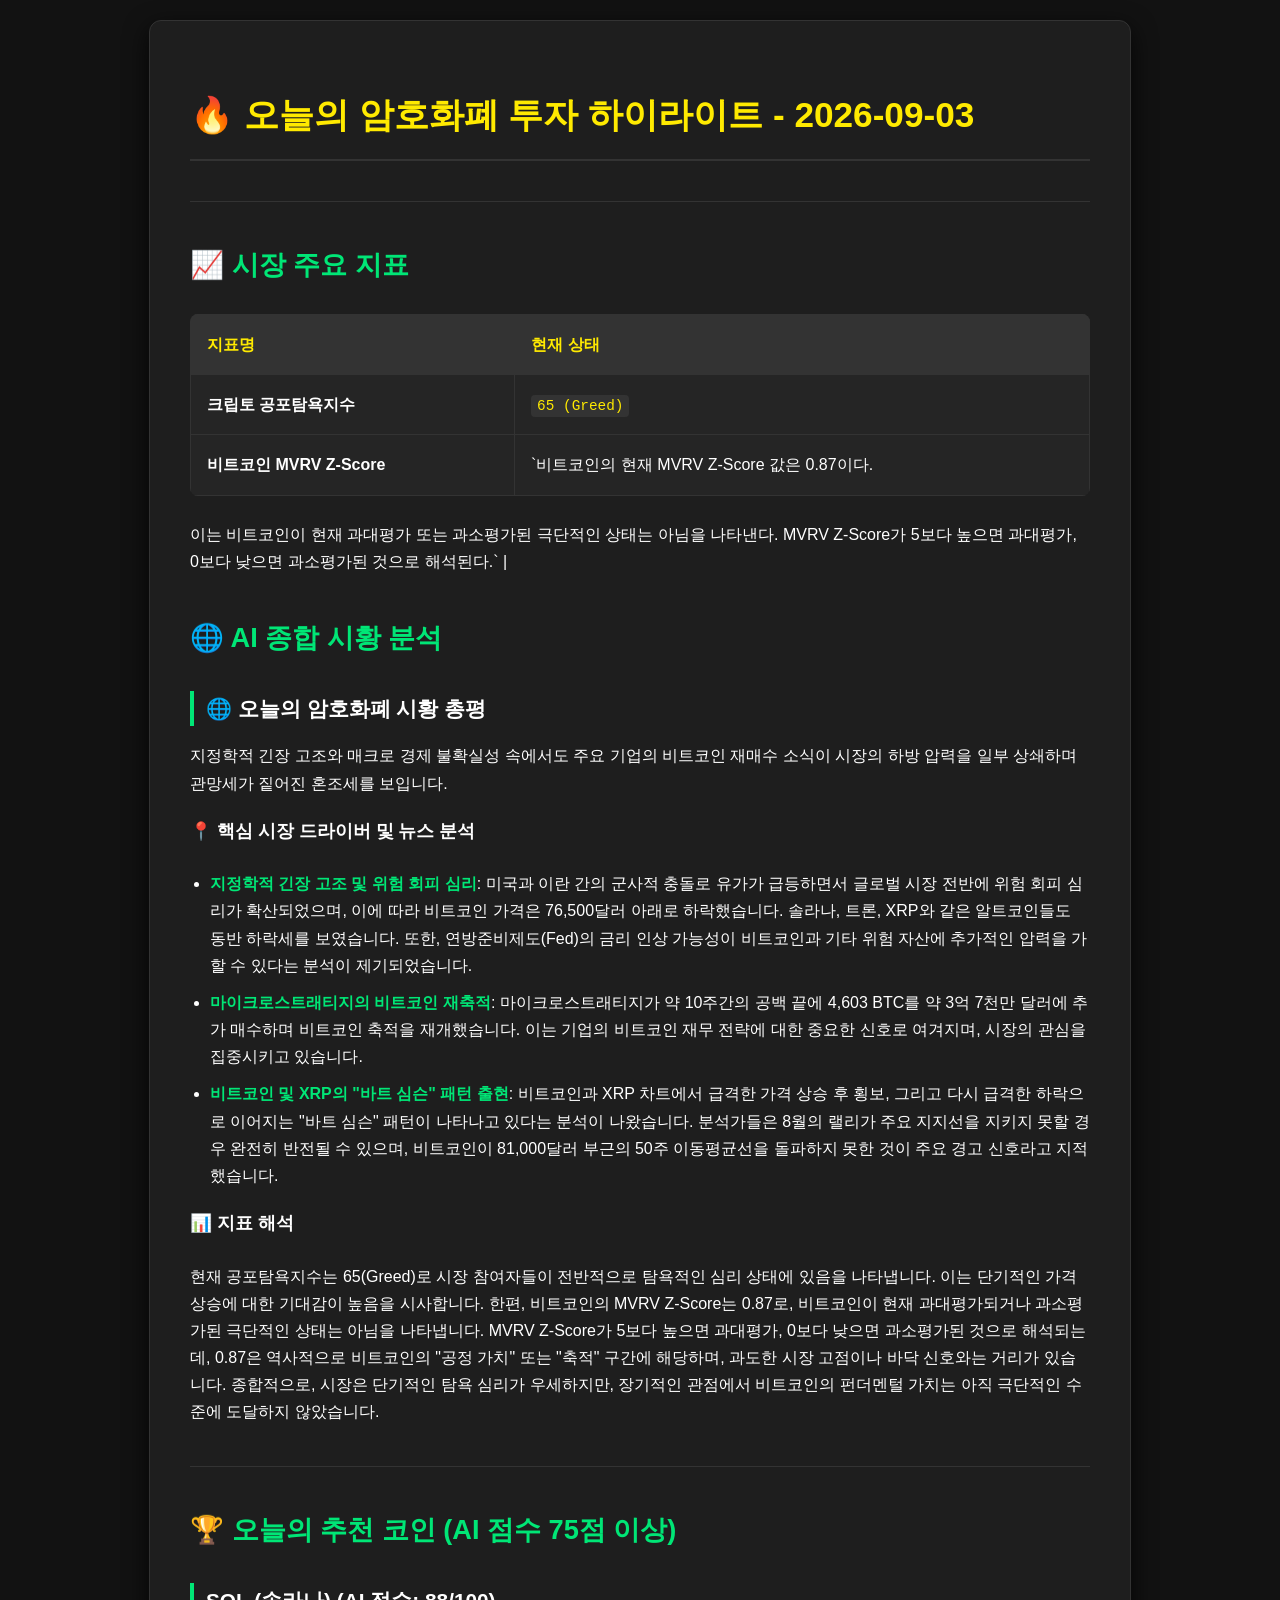
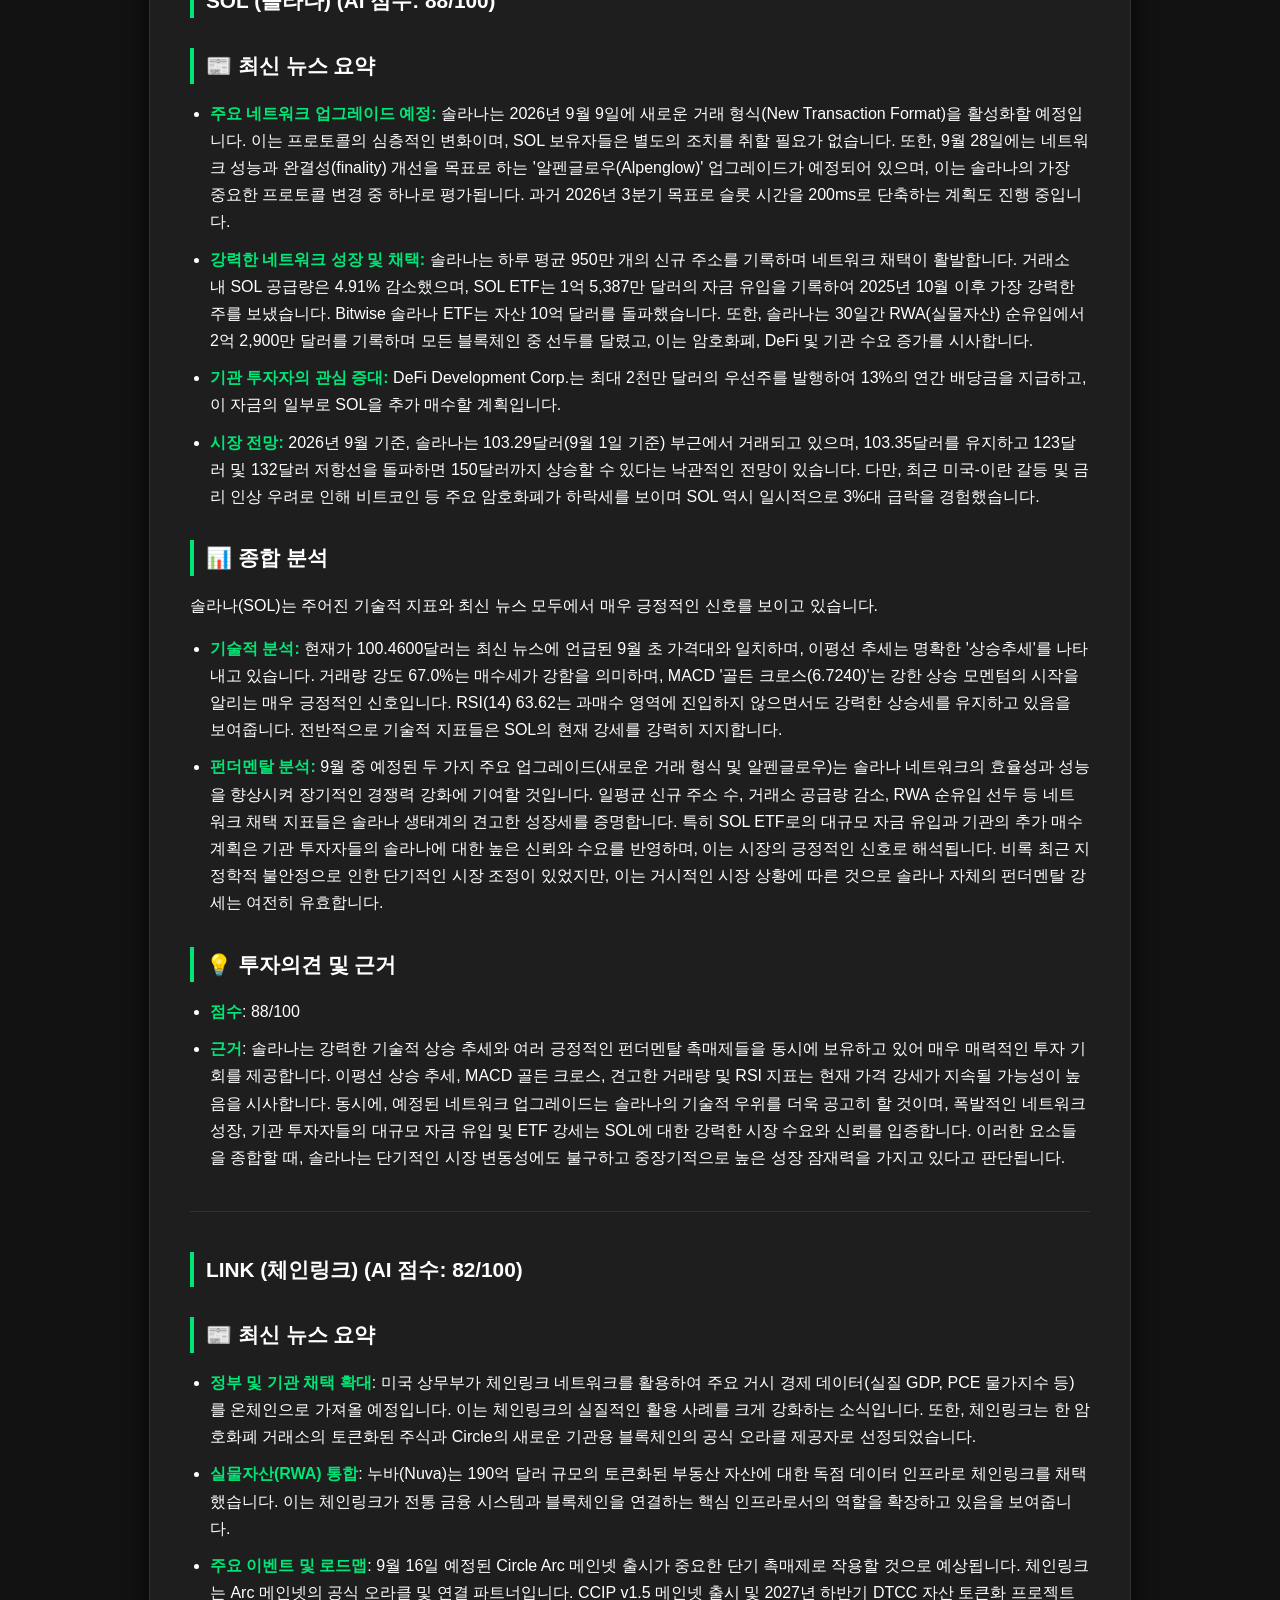
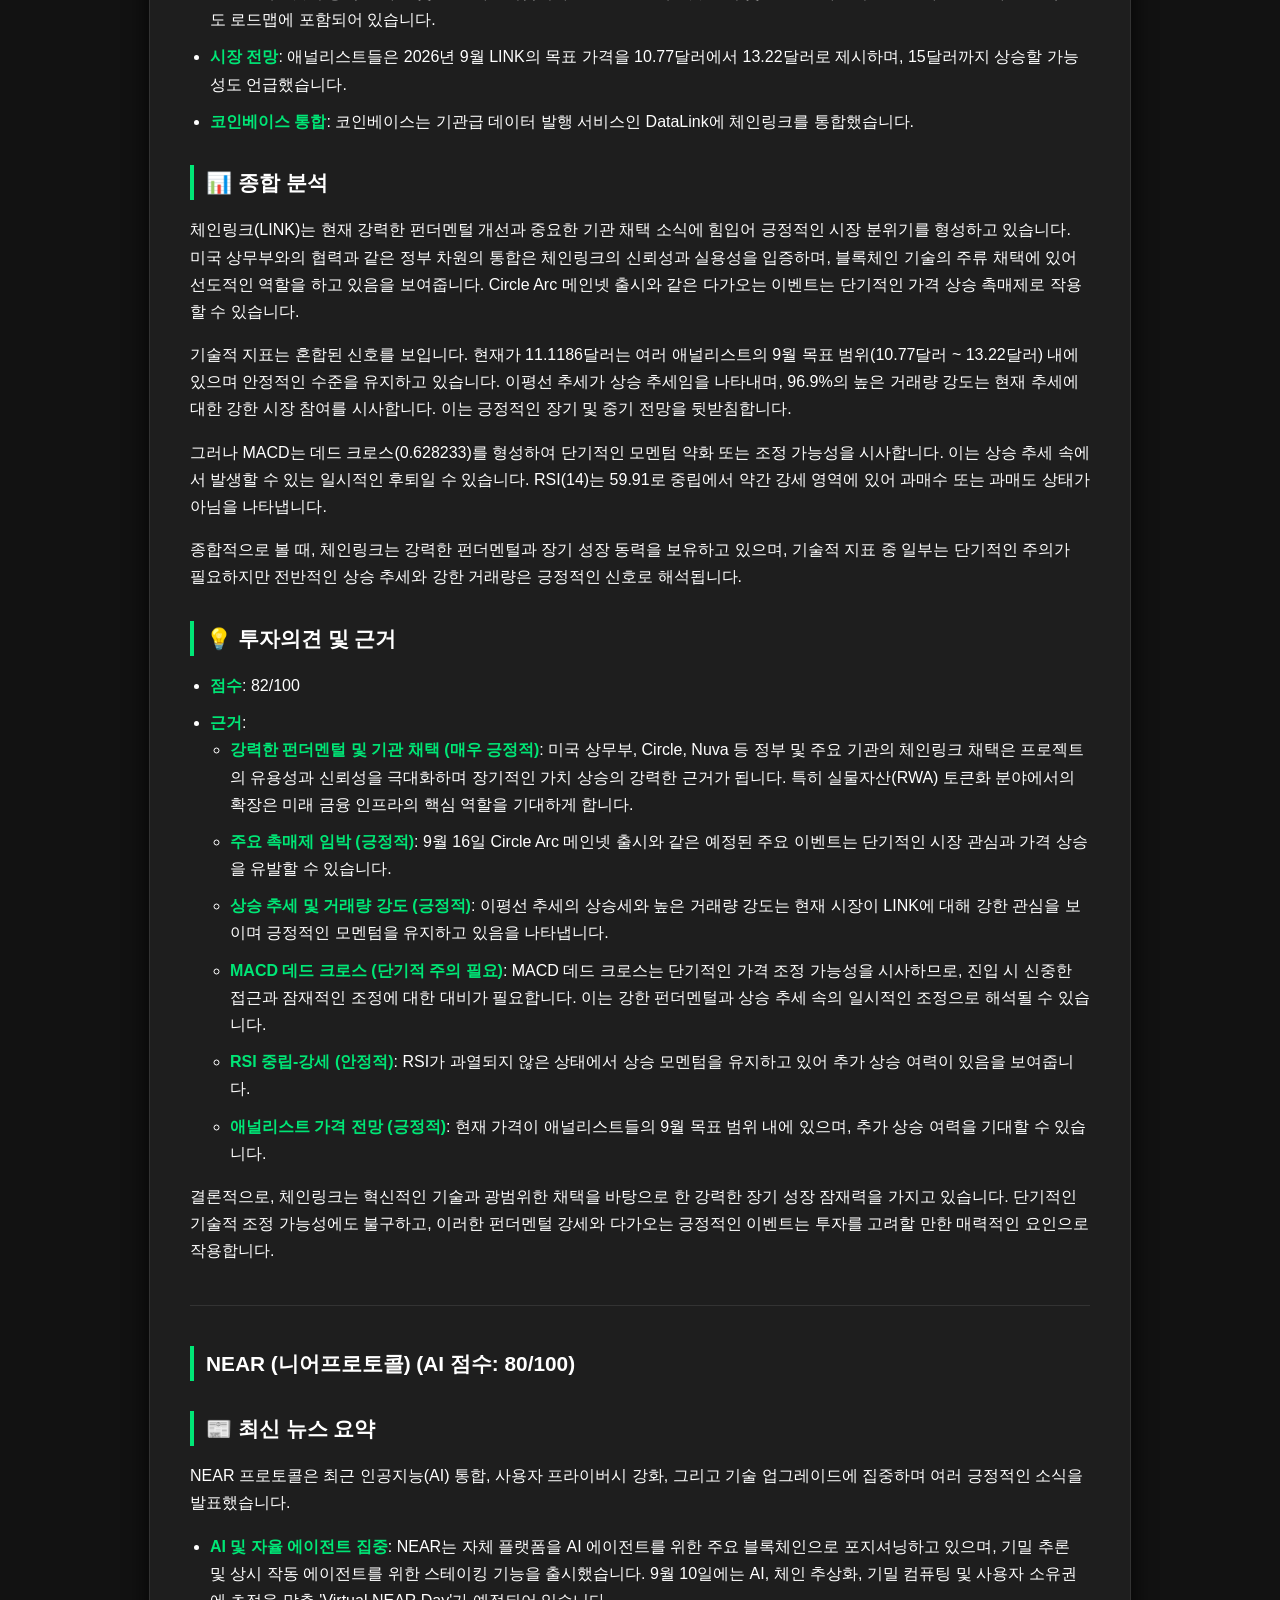
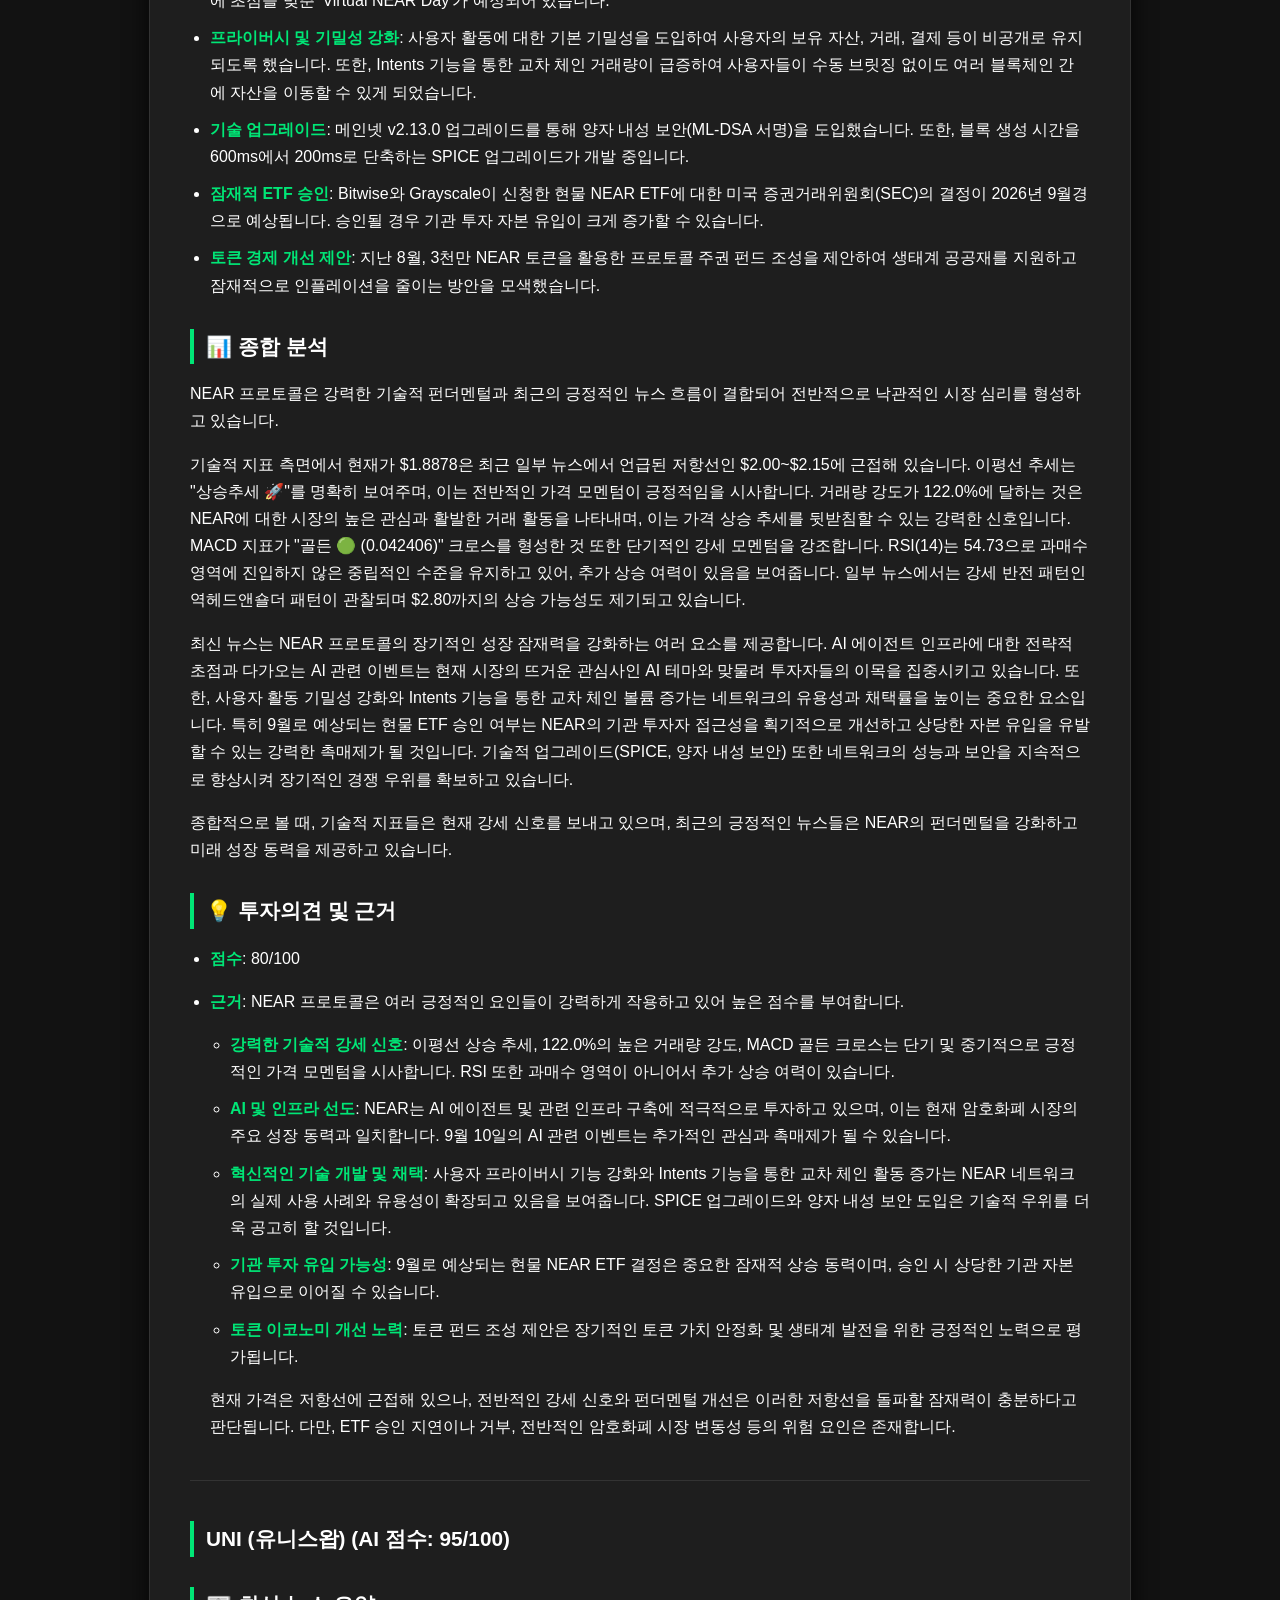
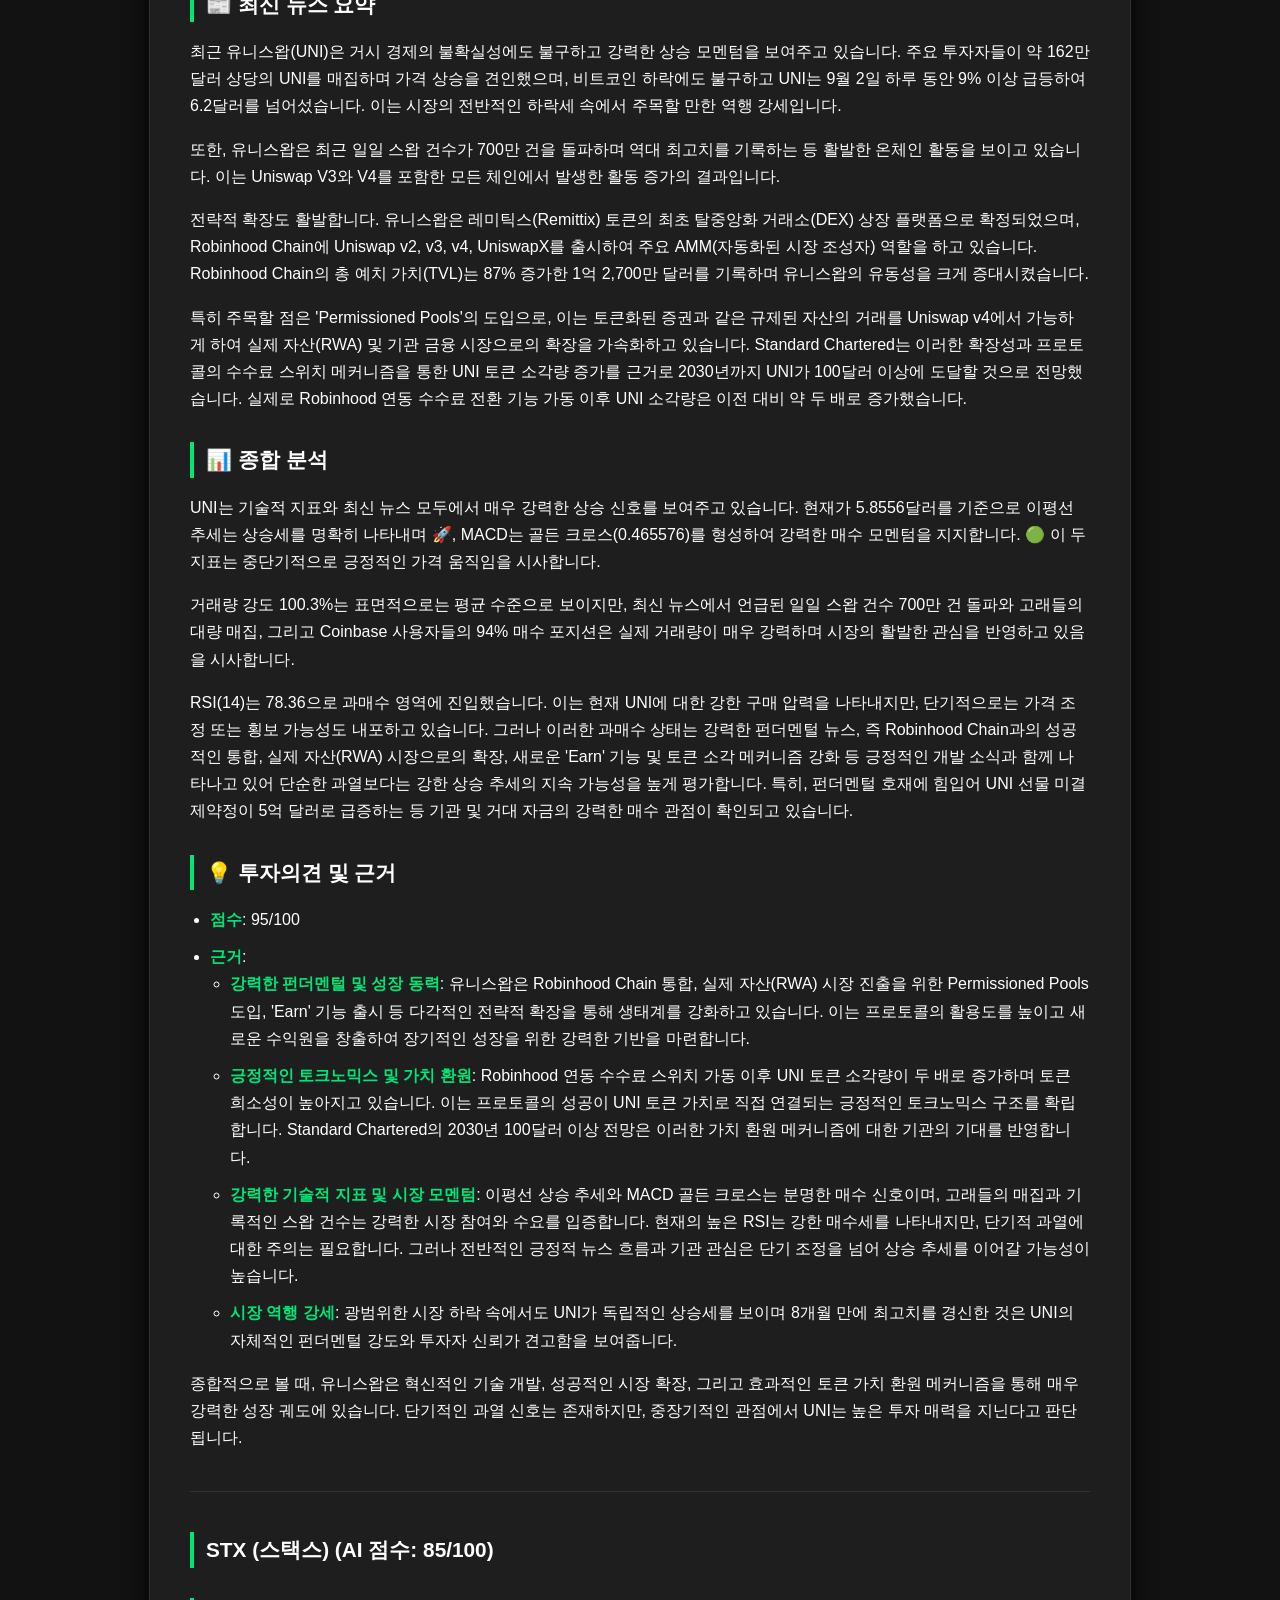
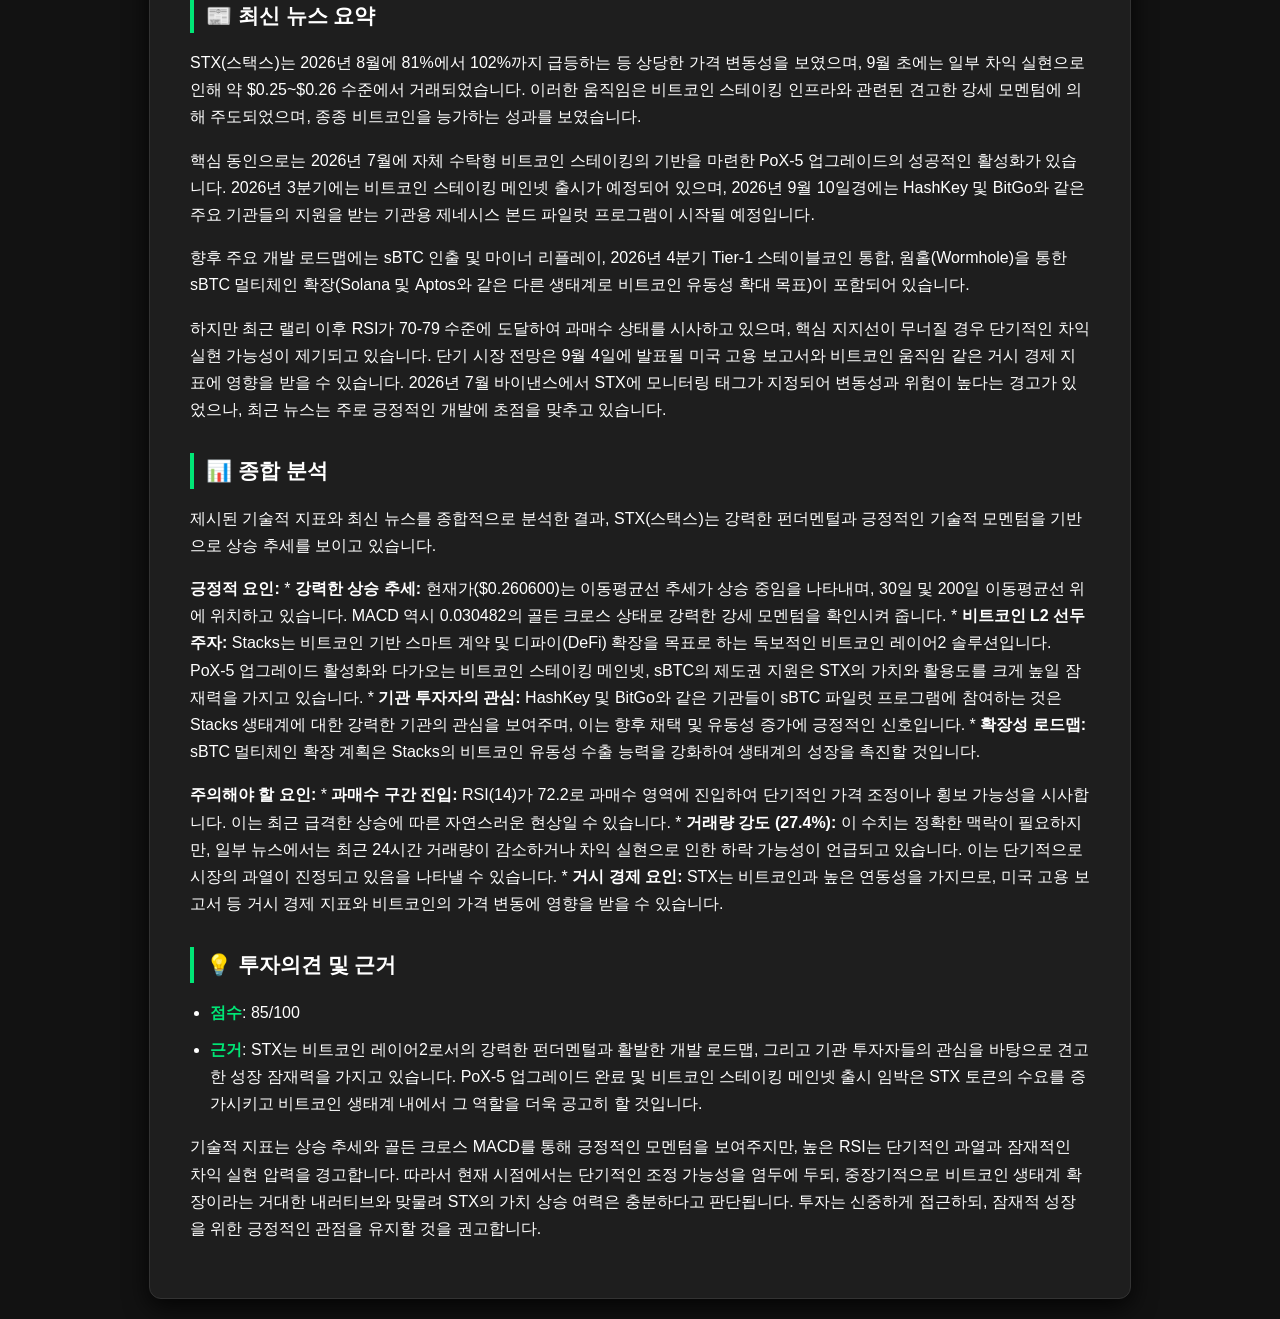
==== commit 147609ec: "📝 일일 암호화폐 AI 리포트 및 웹페이지 자동 생성" ====
--- a/index.html
+++ b/index.html
@@ -3,7 +3,7 @@
 <head>
     <meta charset="UTF-8">
     <meta name="viewport" content="width=device-width, initial-scale=1.0">
-    <title>Crypto Report - 2026-09-02</title>
+    <title>Crypto Report - 2026-09-03</title>
     <style>
     @charset "UTF-8";
 /* 가독성 극대화 프리미엄 다크모드 (블루 제거) */
@@ -120,7 +120,7 @@
 </head>
 <body>
     <div class="container">
-        <h1>🔥 오늘의 암호화폐 투자 하이라이트 - 2026-09-02</h1>
+        <h1>🔥 오늘의 암호화폐 투자 하이라이트 - 2026-09-03</h1>
 <hr />
 <h2>📈 시장 주요 지표</h2>
 <table>
@@ -133,155 +133,154 @@
 <tbody>
 <tr>
 <td style="text-align: left;"><strong>크립토 공포탐욕지수</strong></td>
-<td style="text-align: left;"><code>63 (Greed)</code></td>
+<td style="text-align: left;"><code>65 (Greed)</code></td>
 </tr>
 <tr>
 <td style="text-align: left;"><strong>비트코인 MVRV Z-Score</strong></td>
-<td style="text-align: left;">`2026년 8월 29일 기준 비트코인의 MVRV Z-Score 값은 0.86입니다.</td>
+<td style="text-align: left;">`비트코인의 현재 MVRV Z-Score 값은 0.87이다.</td>
 </tr>
 </tbody>
 </table>
-<p>이는 역사적으로 비트코인이 극도로 고평가되거나 저평가된 시기를 나타내는 범위에 있지 않으므로, 현재 상태는 중립적인 것으로 해석될 수 있습니다.` |</p>
+<p>이는 비트코인이 현재 과대평가 또는 과소평가된 극단적인 상태는 아님을 나타낸다. MVRV Z-Score가 5보다 높으면 과대평가, 0보다 낮으면 과소평가된 것으로 해석된다.` |</p>
 <h2>🌐 AI 종합 시황 분석</h2>
 <h3>🌐 오늘의 암호화폐 시황 총평</h3>
-<p>비트코인 및 XRP 현물 ETF로의 견고한 기관 자금 유입과 국내 '김치 프리미엄'의 부활로 투자 심리가 회복되고 있으나, 거시 경제적 불확실성으로 인해 신중한 관망세가 혼재하는 시장입니다.</p>
+<p>지정학적 긴장 고조와 매크로 경제 불확실성 속에서도 주요 기업의 비트코인 재매수 소식이 시장의 하방 압력을 일부 상쇄하며 관망세가 짙어진 혼조세를 보입니다.</p>
 <h4>📍 핵심 시장 드라이버 및 뉴스 분석</h4>
 <ul>
-<li><strong>미국 비트코인 현물 ETF로의 꾸준한 기관 자금 유입</strong>: 지난 8월 한 달간 미국 비트코인 현물 ETF에 총 35억 달러(약 4조 8000억 원)가 순유입되어 2025년 7월 이후 최대 월간 유입액을 기록했습니다. 이는 비트코인에 대한 기관 투자자들의 강한 수요를 보여주며, 잠시 순유출을 보였던 하루 만에 다시 자금 유입이 재개되어 투자 심리를 지지하고 있습니다.</li>
-<li><strong>비트코인 '김치 프리미엄' 재등장</strong>: 국내 암호화폐 거래소에서 비트코인 가격이 해외보다 약 1% 높은 '김치 프리미엄'이 다시 나타났습니다. 블룸버그는 이를 한국 개인 투자자들의 위험 선호 심리 회복 신호로 해석하며, 역사적으로 김치 프리미엄이 플러스로 전환된 후 몇 주 동안 비트코인 가격 상승으로 이어진 경우가 많았다고 보도했습니다.</li>
-<li><strong>XRP에 대한 기관 관심 증가 및 ETF 누적 순유입액 확대</strong>: 골드만삭스가 미국 기관 투자자 중 가장 많은 8,740만 달러 규모의 XRP 현물 ETF를 보유하고 있으며, XRP 현물 ETF의 누적 순유입액은 출시 이후 약 18억 달러에 달했습니다. 또한 XRP 가격이 약 40% 급등하는 동안 시카고상품거래소(CME)의 XRP 선물 비중이 약 10%에서 17%로 증가하여 기관 거래 확대가 확인되었습니다.</li>
-</ul>
-<h4>📈 지표 해석</h4>
-<ul>
-<li><strong>공포탐욕지수 (63, Greed)</strong>: 현재 암호화폐 시장의 투자 심리는 '탐욕' 단계로, 투자자들이 적극적으로 위험을 감수하려는 경향이 강함을 시사합니다. 이는 최근 시장의 긍정적인 흐름과 기관 자금 유입에 대한 기대를 반영하는 것으로 보입니다.</li>
-<li><strong>비트코인 MVRV Z-Score (0.86, 2026년 8월 29일 기준)</strong>: MVRV Z-Score는 0.86으로, 비트코인이 역사적으로 극도로 고평가되거나 저평가된 시기에 해당하지 않는 '중립' 영역에 있음을 나타냅니다. 이는 현재의 '탐욕' 심리에도 불구하고 비트코인의 본질적인 가치가 과도하게 왜곡된 상태는 아니며, 시장이 건강한 수준의 밸류에이션을 유지하고 있음을 의미합니다. 즉, 투자 심리는 강하지만 자산의 가격은 아직 과열된 수준까지는 도달하지 않았다고 해석할 수 있습니다.</li>
-</ul>
+<li><strong>지정학적 긴장 고조 및 위험 회피 심리</strong>: 미국과 이란 간의 군사적 충돌로 유가가 급등하면서 글로벌 시장 전반에 위험 회피 심리가 확산되었으며, 이에 따라 비트코인 가격은 76,500달러 아래로 하락했습니다. 솔라나, 트론, XRP와 같은 알트코인들도 동반 하락세를 보였습니다. 또한, 연방준비제도(Fed)의 금리 인상 가능성이 비트코인과 기타 위험 자산에 추가적인 압력을 가할 수 있다는 분석이 제기되었습니다.</li>
+<li><strong>마이크로스트래티지의 비트코인 재축적</strong>: 마이크로스트래티지가 약 10주간의 공백 끝에 4,603 BTC를 약 3억 7천만 달러에 추가 매수하며 비트코인 축적을 재개했습니다. 이는 기업의 비트코인 재무 전략에 대한 중요한 신호로 여겨지며, 시장의 관심을 집중시키고 있습니다.</li>
+<li><strong>비트코인 및 XRP의 "바트 심슨" 패턴 출현</strong>: 비트코인과 XRP 차트에서 급격한 가격 상승 후 횡보, 그리고 다시 급격한 하락으로 이어지는 "바트 심슨" 패턴이 나타나고 있다는 분석이 나왔습니다. 분석가들은 8월의 랠리가 주요 지지선을 지키지 못할 경우 완전히 반전될 수 있으며, 비트코인이 81,000달러 부근의 50주 이동평균선을 돌파하지 못한 것이 주요 경고 신호라고 지적했습니다.</li>
+</ul>
+<h4>📊 지표 해석</h4>
+<p>현재 공포탐욕지수는 65(Greed)로 시장 참여자들이 전반적으로 탐욕적인 심리 상태에 있음을 나타냅니다. 이는 단기적인 가격 상승에 대한 기대감이 높음을 시사합니다. 한편, 비트코인의 MVRV Z-Score는 0.87로, 비트코인이 현재 과대평가되거나 과소평가된 극단적인 상태는 아님을 나타냅니다. MVRV Z-Score가 5보다 높으면 과대평가, 0보다 낮으면 과소평가된 것으로 해석되는데, 0.87은 역사적으로 비트코인의 "공정 가치" 또는 "축적" 구간에 해당하며, 과도한 시장 고점이나 바닥 신호와는 거리가 있습니다. 종합적으로, 시장은 단기적인 탐욕 심리가 우세하지만, 장기적인 관점에서 비트코인의 펀더멘털 가치는 아직 극단적인 수준에 도달하지 않았습니다.</p>
 <hr />
 <h2>🏆 오늘의 추천 코인 (AI 점수 75점 이상)</h2>
-<h3>BTC (비트코인) (AI 점수: <strong>80/100</strong>)</h3>
-<h3>📰 최신 뉴스 요약</h3>
-<ul>
-<li>비트코인 가격은 9월을 맞아 $77,000 지지선이 중요하게 작용하며, 변동성이 심화되고 있습니다. 일각에서는 $77,500 아래로 하락하기도 했지만, $78,500 이상을 유지하며 $80,000 돌파를 시도하는 움직임도 포착됩니다.</li>
-<li>채권 시장의 약세와 미국 연방준비제도(Fed)의 금리 인상 가능성, 지정학적 긴장(미국 공습) 등 거시경제적 요인들이 시장에 압력을 가하고 있습니다. 특히, 인플레이션 둔화가 없을 경우 금리 인상이 필요할 수 있다는 연준 이사의 발언도 있었습니다.</li>
-<li>긍정적인 측면에서는 Blackrock 주도의 비트코인, 이더리움, XRP ETF가 총 $3.1억의 자금을 유치하는 등 기관 투자자들의 수요가 지속적으로 증가하고 있습니다. Bitwise XRP ETF는 출시 9개월 만에 자산이 5억 달러를 넘어섰습니다.</li>
-<li>비트코인의 나스닥과의 상관관계는 감소하고(60%에서 33%로), 금과의 상관관계는 증가하는(50% 이상) 추세로, 비트코인이 점차 안전 자산의 특성을 강화하고 있음을 시사합니다.</li>
-<li>비트코인 코어(Bitcoin Core) v32 버전이 최종 개발 단계에 진입했으며, 2026년 10월 10일 공식 릴리스를 목표로 안정성 확보에 주력하고 있습니다.</li>
-</ul>
-<h3>📊 종합 분석</h3>
-<p>현재 비트코인은 강력한 상승 모멘텀을 나타내는 기술적 지표와 견조한 기관 수요라는 긍정적인 환경에 놓여있습니다. 이평선은 상승 추세를 명확히 보여주고 있으며, 112.1%에 달하는 거래량 강도는 현 추세에 대한 시장의 강한 확신을 나타냅니다. 또한, MACD 골든 크로스 발생은 추가적인 가격 상승 가능성을 시사하는 강력한 매수 신호입니다. RSI(14) 65.66은 매수세가 강함을 나타내지만, 단기적으로 과매수권에 근접하고 있어 조정을 받을 가능성도 일부 존재합니다.</p>
-<p>그러나, $77,000 지지선이 중요한 테스트 구간으로 작용하며, 거시경제적 불확실성(채권 시장 약세, 금리 인상 우려, 지정학적 위험)이 단기적인 가격 변동성을 증폭시키고 있습니다. 이러한 외부 요인들은 상승 추세에 대한 저항으로 작용하고 있습니다. 기관 투자자들의 지속적인 유입과 비트코인 코어 개발 진전 소식은 장기적인 긍정적 전망을 뒷받침하지만, 단기적으로는 변동성이 확대될 수 있음을 시사합니다. 비트코인이 금과의 상관관계를 높이는 추세는 자산으로서의 성숙도를 보여주지만, 이는 동시에 전통적인 안전자산과 유사한 거시경제적 압력에 노출될 수 있음을 의미합니다.</p>
+<h3>SOL (솔라나) (AI 점수: <strong>88/100</strong>)</h3>
+<h3>📰 최신 뉴스 요약</h3>
+<ul>
+<li><strong>주요 네트워크 업그레이드 예정:</strong> 솔라나는 2026년 9월 9일에 새로운 거래 형식(New Transaction Format)을 활성화할 예정입니다. 이는 프로토콜의 심층적인 변화이며, SOL 보유자들은 별도의 조치를 취할 필요가 없습니다. 또한, 9월 28일에는 네트워크 성능과 완결성(finality) 개선을 목표로 하는 '알펜글로우(Alpenglow)' 업그레이드가 예정되어 있으며, 이는 솔라나의 가장 중요한 프로토콜 변경 중 하나로 평가됩니다. 과거 2026년 3분기 목표로 슬롯 시간을 200ms로 단축하는 계획도 진행 중입니다.</li>
+<li><strong>강력한 네트워크 성장 및 채택:</strong> 솔라나는 하루 평균 950만 개의 신규 주소를 기록하며 네트워크 채택이 활발합니다. 거래소 내 SOL 공급량은 4.91% 감소했으며, SOL ETF는 1억 5,387만 달러의 자금 유입을 기록하여 2025년 10월 이후 가장 강력한 주를 보냈습니다. Bitwise 솔라나 ETF는 자산 10억 달러를 돌파했습니다. 또한, 솔라나는 30일간 RWA(실물자산) 순유입에서 2억 2,900만 달러를 기록하며 모든 블록체인 중 선두를 달렸고, 이는 암호화폐, DeFi 및 기관 수요 증가를 시사합니다.</li>
+<li><strong>기관 투자자의 관심 증대:</strong> DeFi Development Corp.는 최대 2천만 달러의 우선주를 발행하여 13%의 연간 배당금을 지급하고, 이 자금의 일부로 SOL을 추가 매수할 계획입니다.</li>
+<li><strong>시장 전망:</strong> 2026년 9월 기준, 솔라나는 103.29달러(9월 1일 기준) 부근에서 거래되고 있으며, 103.35달러를 유지하고 123달러 및 132달러 저항선을 돌파하면 150달러까지 상승할 수 있다는 낙관적인 전망이 있습니다. 다만, 최근 미국-이란 갈등 및 금리 인상 우려로 인해 비트코인 등 주요 암호화폐가 하락세를 보이며 SOL 역시 일시적으로 3%대 급락을 경험했습니다.</li>
+</ul>
+<h3>📊 종합 분석</h3>
+<p>솔라나(SOL)는 주어진 기술적 지표와 최신 뉴스 모두에서 매우 긍정적인 신호를 보이고 있습니다.</p>
+<ul>
+<li><strong>기술적 분석:</strong> 현재가 100.4600달러는 최신 뉴스에 언급된 9월 초 가격대와 일치하며, 이평선 추세는 명확한 '상승추세'를 나타내고 있습니다. 거래량 강도 67.0%는 매수세가 강함을 의미하며, MACD '골든 크로스(6.7240)'는 강한 상승 모멘텀의 시작을 알리는 매우 긍정적인 신호입니다. RSI(14) 63.62는 과매수 영역에 진입하지 않으면서도 강력한 상승세를 유지하고 있음을 보여줍니다. 전반적으로 기술적 지표들은 SOL의 현재 강세를 강력히 지지합니다.</li>
+<li><strong>펀더멘탈 분석:</strong> 9월 중 예정된 두 가지 주요 업그레이드(새로운 거래 형식 및 알펜글로우)는 솔라나 네트워크의 효율성과 성능을 향상시켜 장기적인 경쟁력 강화에 기여할 것입니다. 일평균 신규 주소 수, 거래소 공급량 감소, RWA 순유입 선두 등 네트워크 채택 지표들은 솔라나 생태계의 견고한 성장세를 증명합니다. 특히 SOL ETF로의 대규모 자금 유입과 기관의 추가 매수 계획은 기관 투자자들의 솔라나에 대한 높은 신뢰와 수요를 반영하며, 이는 시장의 긍정적인 신호로 해석됩니다. 비록 최근 지정학적 불안정으로 인한 단기적인 시장 조정이 있었지만, 이는 거시적인 시장 상황에 따른 것으로 솔라나 자체의 펀더멘탈 강세는 여전히 유효합니다.</li>
+</ul>
+<h3>💡 투자의견 및 근거</h3>
+<ul>
+<li><strong>점수</strong>: 88/100</li>
+<li><strong>근거</strong>: 솔라나는 강력한 기술적 상승 추세와 여러 긍정적인 펀더멘탈 촉매제들을 동시에 보유하고 있어 매우 매력적인 투자 기회를 제공합니다. 이평선 상승 추세, MACD 골든 크로스, 견고한 거래량 및 RSI 지표는 현재 가격 강세가 지속될 가능성이 높음을 시사합니다. 동시에, 예정된 네트워크 업그레이드는 솔라나의 기술적 우위를 더욱 공고히 할 것이며, 폭발적인 네트워크 성장, 기관 투자자들의 대규모 자금 유입 및 ETF 강세는 SOL에 대한 강력한 시장 수요와 신뢰를 입증합니다. 이러한 요소들을 종합할 때, 솔라나는 단기적인 시장 변동성에도 불구하고 중장기적으로 높은 성장 잠재력을 가지고 있다고 판단됩니다.</li>
+</ul>
+<hr />
+<h3>LINK (체인링크) (AI 점수: <strong>82/100</strong>)</h3>
+<h3>📰 최신 뉴스 요약</h3>
+<ul>
+<li><strong>정부 및 기관 채택 확대</strong>: 미국 상무부가 체인링크 네트워크를 활용하여 주요 거시 경제 데이터(실질 GDP, PCE 물가지수 등)를 온체인으로 가져올 예정입니다. 이는 체인링크의 실질적인 활용 사례를 크게 강화하는 소식입니다. 또한, 체인링크는 한 암호화폐 거래소의 토큰화된 주식과 Circle의 새로운 기관용 블록체인의 공식 오라클 제공자로 선정되었습니다.</li>
+<li><strong>실물자산(RWA) 통합</strong>: 누바(Nuva)는 190억 달러 규모의 토큰화된 부동산 자산에 대한 독점 데이터 인프라로 체인링크를 채택했습니다. 이는 체인링크가 전통 금융 시스템과 블록체인을 연결하는 핵심 인프라로서의 역할을 확장하고 있음을 보여줍니다.</li>
+<li><strong>주요 이벤트 및 로드맵</strong>: 9월 16일 예정된 Circle Arc 메인넷 출시가 중요한 단기 촉매제로 작용할 것으로 예상됩니다. 체인링크는 Arc 메인넷의 공식 오라클 및 연결 파트너입니다. CCIP v1.5 메인넷 출시 및 2027년 하반기 DTCC 자산 토큰화 프로젝트도 로드맵에 포함되어 있습니다.</li>
+<li><strong>시장 전망</strong>: 애널리스트들은 2026년 9월 LINK의 목표 가격을 10.77달러에서 13.22달러로 제시하며, 15달러까지 상승할 가능성도 언급했습니다.</li>
+<li><strong>코인베이스 통합</strong>: 코인베이스는 기관급 데이터 발행 서비스인 DataLink에 체인링크를 통합했습니다.</li>
+</ul>
+<h3>📊 종합 분석</h3>
+<p>체인링크(LINK)는 현재 강력한 펀더멘털 개선과 중요한 기관 채택 소식에 힘입어 긍정적인 시장 분위기를 형성하고 있습니다. 미국 상무부와의 협력과 같은 정부 차원의 통합은 체인링크의 신뢰성과 실용성을 입증하며, 블록체인 기술의 주류 채택에 있어 선도적인 역할을 하고 있음을 보여줍니다. Circle Arc 메인넷 출시와 같은 다가오는 이벤트는 단기적인 가격 상승 촉매제로 작용할 수 있습니다.</p>
+<p>기술적 지표는 혼합된 신호를 보입니다. 현재가 11.1186달러는 여러 애널리스트의 9월 목표 범위(10.77달러 ~ 13.22달러) 내에 있으며 안정적인 수준을 유지하고 있습니다. 이평선 추세가 상승 추세임을 나타내며, 96.9%의 높은 거래량 강도는 현재 추세에 대한 강한 시장 참여를 시사합니다. 이는 긍정적인 장기 및 중기 전망을 뒷받침합니다.</p>
+<p>그러나 MACD는 데드 크로스(0.628233)를 형성하여 단기적인 모멘텀 약화 또는 조정 가능성을 시사합니다. 이는 상승 추세 속에서 발생할 수 있는 일시적인 후퇴일 수 있습니다. RSI(14)는 59.91로 중립에서 약간 강세 영역에 있어 과매수 또는 과매도 상태가 아님을 나타냅니다.</p>
+<p>종합적으로 볼 때, 체인링크는 강력한 펀더멘털과 장기 성장 동력을 보유하고 있으며, 기술적 지표 중 일부는 단기적인 주의가 필요하지만 전반적인 상승 추세와 강한 거래량은 긍정적인 신호로 해석됩니다.</p>
+<h3>💡 투자의견 및 근거</h3>
+<ul>
+<li><strong>점수</strong>: 82/100</li>
+<li><strong>근거</strong>:<ul>
+<li><strong>강력한 펀더멘털 및 기관 채택 (매우 긍정적)</strong>: 미국 상무부, Circle, Nuva 등 정부 및 주요 기관의 체인링크 채택은 프로젝트의 유용성과 신뢰성을 극대화하며 장기적인 가치 상승의 강력한 근거가 됩니다. 특히 실물자산(RWA) 토큰화 분야에서의 확장은 미래 금융 인프라의 핵심 역할을 기대하게 합니다.</li>
+<li><strong>주요 촉매제 임박 (긍정적)</strong>: 9월 16일 Circle Arc 메인넷 출시와 같은 예정된 주요 이벤트는 단기적인 시장 관심과 가격 상승을 유발할 수 있습니다.</li>
+<li><strong>상승 추세 및 거래량 강도 (긍정적)</strong>: 이평선 추세의 상승세와 높은 거래량 강도는 현재 시장이 LINK에 대해 강한 관심을 보이며 긍정적인 모멘텀을 유지하고 있음을 나타냅니다.</li>
+<li><strong>MACD 데드 크로스 (단기적 주의 필요)</strong>: MACD 데드 크로스는 단기적인 가격 조정 가능성을 시사하므로, 진입 시 신중한 접근과 잠재적인 조정에 대한 대비가 필요합니다. 이는 강한 펀더멘털과 상승 추세 속의 일시적인 조정으로 해석될 수 있습니다.</li>
+<li><strong>RSI 중립-강세 (안정적)</strong>: RSI가 과열되지 않은 상태에서 상승 모멘텀을 유지하고 있어 추가 상승 여력이 있음을 보여줍니다.</li>
+<li><strong>애널리스트 가격 전망 (긍정적)</strong>: 현재 가격이 애널리스트들의 9월 목표 범위 내에 있으며, 추가 상승 여력을 기대할 수 있습니다.</li>
+</ul>
+</li>
+</ul>
+<p>결론적으로, 체인링크는 혁신적인 기술과 광범위한 채택을 바탕으로 한 강력한 장기 성장 잠재력을 가지고 있습니다. 단기적인 기술적 조정 가능성에도 불구하고, 이러한 펀더멘털 강세와 다가오는 긍정적인 이벤트는 투자를 고려할 만한 매력적인 요인으로 작용합니다.</p>
+<hr />
+<h3>NEAR (니어프로토콜) (AI 점수: <strong>80/100</strong>)</h3>
+<h3>📰 최신 뉴스 요약</h3>
+<p>NEAR 프로토콜은 최근 인공지능(AI) 통합, 사용자 프라이버시 강화, 그리고 기술 업그레이드에 집중하며 여러 긍정적인 소식을 발표했습니다.</p>
+<ul>
+<li><strong>AI 및 자율 에이전트 집중</strong>: NEAR는 자체 플랫폼을 AI 에이전트를 위한 주요 블록체인으로 포지셔닝하고 있으며, 기밀 추론 및 상시 작동 에이전트를 위한 스테이킹 기능을 출시했습니다. 9월 10일에는 AI, 체인 추상화, 기밀 컴퓨팅 및 사용자 소유권에 초점을 맞춘 'Virtual NEAR Day'가 예정되어 있습니다.</li>
+<li><strong>프라이버시 및 기밀성 강화</strong>: 사용자 활동에 대한 기본 기밀성을 도입하여 사용자의 보유 자산, 거래, 결제 등이 비공개로 유지되도록 했습니다. 또한, Intents 기능을 통한 교차 체인 거래량이 급증하여 사용자들이 수동 브릿징 없이도 여러 블록체인 간에 자산을 이동할 수 있게 되었습니다.</li>
+<li><strong>기술 업그레이드</strong>: 메인넷 v2.13.0 업그레이드를 통해 양자 내성 보안(ML-DSA 서명)을 도입했습니다. 또한, 블록 생성 시간을 600ms에서 200ms로 단축하는 SPICE 업그레이드가 개발 중입니다.</li>
+<li><strong>잠재적 ETF 승인</strong>: Bitwise와 Grayscale이 신청한 현물 NEAR ETF에 대한 미국 증권거래위원회(SEC)의 결정이 2026년 9월경으로 예상됩니다. 승인될 경우 기관 투자 자본 유입이 크게 증가할 수 있습니다.</li>
+<li><strong>토큰 경제 개선 제안</strong>: 지난 8월, 3천만 NEAR 토큰을 활용한 프로토콜 주권 펀드 조성을 제안하여 생태계 공공재를 지원하고 잠재적으로 인플레이션을 줄이는 방안을 모색했습니다.</li>
+</ul>
+<h3>📊 종합 분석</h3>
+<p>NEAR 프로토콜은 강력한 기술적 펀더멘털과 최근의 긍정적인 뉴스 흐름이 결합되어 전반적으로 낙관적인 시장 심리를 형성하고 있습니다.</p>
+<p>기술적 지표 측면에서 현재가 $1.8878은 최근 일부 뉴스에서 언급된 저항선인 $2.00~$2.15에 근접해 있습니다. 이평선 추세는 "상승추세 🚀"를 명확히 보여주며, 이는 전반적인 가격 모멘텀이 긍정적임을 시사합니다. 거래량 강도가 122.0%에 달하는 것은 NEAR에 대한 시장의 높은 관심과 활발한 거래 활동을 나타내며, 이는 가격 상승 추세를 뒷받침할 수 있는 강력한 신호입니다. MACD 지표가 "골든 🟢 (0.042406)" 크로스를 형성한 것 또한 단기적인 강세 모멘텀을 강조합니다. RSI(14)는 54.73으로 과매수 영역에 진입하지 않은 중립적인 수준을 유지하고 있어, 추가 상승 여력이 있음을 보여줍니다. 일부 뉴스에서는 강세 반전 패턴인 역헤드앤숄더 패턴이 관찰되며 $2.80까지의 상승 가능성도 제기되고 있습니다.</p>
+<p>최신 뉴스는 NEAR 프로토콜의 장기적인 성장 잠재력을 강화하는 여러 요소를 제공합니다. AI 에이전트 인프라에 대한 전략적 초점과 다가오는 AI 관련 이벤트는 현재 시장의 뜨거운 관심사인 AI 테마와 맞물려 투자자들의 이목을 집중시키고 있습니다. 또한, 사용자 활동 기밀성 강화와 Intents 기능을 통한 교차 체인 볼륨 증가는 네트워크의 유용성과 채택률을 높이는 중요한 요소입니다. 특히 9월로 예상되는 현물 ETF 승인 여부는 NEAR의 기관 투자자 접근성을 획기적으로 개선하고 상당한 자본 유입을 유발할 수 있는 강력한 촉매제가 될 것입니다. 기술적 업그레이드(SPICE, 양자 내성 보안) 또한 네트워크의 성능과 보안을 지속적으로 향상시켜 장기적인 경쟁 우위를 확보하고 있습니다.</p>
+<p>종합적으로 볼 때, 기술적 지표들은 현재 강세 신호를 보내고 있으며, 최근의 긍정적인 뉴스들은 NEAR의 펀더멘털을 강화하고 미래 성장 동력을 제공하고 있습니다.</p>
 <h3>💡 투자의견 및 근거</h3>
 <ul>
 <li><strong>점수</strong>: 80/100</li>
-<li><strong>근거</strong>:</li>
-<li><strong>강력한 기술적 상승 신호</strong>: 이평선 상승 추세, 112.1%의 높은 거래량 강도, 그리고 MACD 골든 크로스는 단기 및 중기적으로 비트코인의 가격 상승 가능성이 높음을 강력히 지지합니다.</li>
-<li><strong>견조한 기관 투자 수요</strong>: Blackrock 등 주요 금융기관의 ETF를 통한 자금 유입은 비트코인에 대한 기관의 신뢰와 장기적인 시장 확장을 의미하는 긍정적인 요소입니다.</li>
-<li><strong>$77,000 지지선 방어 성공</strong>: 현재 가격이 $77,431.00으로 주요 지지선인 $77,000 이상을 유지하고 있으며, 이는 매수세가 해당 구간을 방어하려는 의지가 강함을 보여줍니다.</li>
-<li><strong>거시경제적 불확실성 상존</strong>: 채권 시장 약세, 금리 인상 가능성, 지정학적 불안정 등은 단기적인 변동성을 유발하며 상승을 제한할 수 있는 위험 요소로 작용합니다. 이러한 요인들은 공격적인 매수를 신중하게 만들 필요가 있습니다.</li>
-<li><strong>RSI 과열 주의</strong>: RSI가 65.66으로 높은 수준을 유지하고 있어, 추가 상승에는 부담이 될 수 있으며 단기적인 가격 조정 가능성을 염두에 두어야 합니다.</li>
-</ul>
-<p>종합적으로 볼 때, 비트코인은 강력한 내부 동력과 외부 수요를 바탕으로 상승 여력이 충분하지만, 단기적인 거시경제적 변동성에 대한 주의가 필요합니다. 장기적인 관점에서는 긍정적인 흐름이 예상되나, 단기적인 포지션은 시장의 추가적인 움직임을 확인하며 신중하게 접근하는 것이 바람직합니다.</p>
-<hr />
-<h3>LINK (체인링크) (AI 점수: <strong>85/100</strong>)</h3>
-<h3>📰 최신 뉴스 요약</h3>
-<p>체인링크(LINK)는 최근 몇 주 동안 광범위한 기관 채택과 주요 파트너십을 통해 강력한 펀더멘털을 보여주었습니다. 주요 내용은 다음과 같습니다:</p>
-<ul>
-<li><strong>기관 및 생태계 확장</strong>: Charles Schwab은 LINK를 암호화폐 거래 플랫폼에 추가하여 수백만 명의 고객에게 접근성을 확대했습니다. 8월 24일부터 30일 사이에 Coinbase, General Tensor, Robinhood Chain과 같은 플랫폼을 포함하여 5개 체인에 걸쳐 9개의 새로운 통합이 보고되었습니다. Coinbase는 토큰화된 주식의 가격 데이터 소스로 체인링크 인프라를 선택했으며, BitGo는 74억 달러 규모의 Wrapped Bitcoins를 Chainlink CCIP로 이동시켰습니다. 와이오밍 스테이블 토큰 위원회도 보안 강화를 위해 Chainlink CCIP로 전환했습니다.</li>
-<li><strong>정부 및 금융 통합</strong>: 체인링크는 T+0 외환 결제를 위한 Project Pangea에서 다국적 은행 컨소시엄과 협력하고 있으며, 국제 송금을 가속화하기 위해 10개 이상의 한국 대출 기관과도 협력하고 있습니다. 특히, 미국 상무부가 실시간 GDP, PCE 물가 지수 등 주요 거시 경제 데이터를 온체인으로 가져오기 위해 체인링크 네트워크를 활용하고 있습니다.</li>
-<li><strong>긍정적인 시장 신호</strong>: LINK는 일일 하강 추세선을 돌파했으며, 현물 체인링크 ETF는 4일 연속 순유입을 기록하며 기관 축적 신호를 보였습니다. Standard Chartered는 토큰화된 자산 붐에 힘입어 2030년까지 LINK가 200달러에 도달할 수 있다고 전망했습니다. 지난 3개월 동안 거래소의 LINK 공급량은 1억 3천 2백만 개에서 1억 1천 2백만 개로 감소하여 매도 압력 감소를 시사합니다. 또한, 50일 EMA와 200일 EMA 사이에 "골든 크로스"가 형성되어 강세 기술적 신호가 나타났습니다.</li>
-<li><strong>활발한 개발</strong>: 2026년 3월부터 5월까지 꾸준한 노드 버전 릴리스는 성능, 보안 및 새로운 기능에 중점을 둔 지속적인 개발을 나타냅니다.</li>
-</ul>
-<h3>📊 종합 분석</h3>
-<p>제공된 기술적 지표와 최신 뉴스를 종합 분석한 결과, 체인링크(LINK)는 매우 강력한 펀더멘털 성장과 광범위한 기관 채택을 기반으로 긍정적인 전망을 보이고 있습니다.</p>
-<ul>
-<li><strong>기술적 지표</strong>: 현재가 11.2351달러에서 이평선 추세는 <strong>상승추세</strong>를 보이며, 거래량 강도 89.1%는 강한 시장 참여를 나타냅니다. RSI(14) 62.01은 과매수 영역은 아니지만 상승 모멘텀이 있음을 시사합니다. 다만, MACD가 <strong>데드 크로스 🔴 (0.682221)</strong>를 나타낸 것은 단기적인 하락 압력이나 조정 가능성을 내포합니다. 그러나 최신 뉴스에서 50일 EMA와 200일 EMA 간의 "골든 크로스" 형성이 언급되어, MACD 데드 크로스가 단기적인 현상이거나 더 큰 상승 추세 내의 조정일 수 있음을 시사합니다.</li>
-<li><strong>펀더멘털 분석</strong>: Charles Schwab의 LINK 추가, Coinbase 및 Robinhood Chain과의 통합, 미국 상무부의 거시 경제 데이터 활용은 체인링크가 암호화폐 생태계를 넘어 전통 금융 및 정부 영역으로 그 영향력을 확장하고 있음을 명확히 보여줍니다. 이러한 대규모 통합과 파트너십은 체인링크의 오라클 및 CCIP(Cross-Chain Interoperability Protocol) 기술이 블록체인 산업의 필수 인프라로 자리매김하고 있음을 의미합니다. Standard Chartered의 2030년 200달러 목표는 장기적인 가치 상승 잠재력을 강조합니다.</li>
-<li><strong>시장 심리 및 수급</strong>: 거래소 내 LINK 공급량 감소는 매도 압력 감소와 잠재적인 가격 상승 압력을 나타내며, Coinbase 사용자 중 95%가 LINK를 매수하고 있다는 점은 강한 매수 심리를 반영합니다. ETF 순유입과 기관 축적 신호는 기관 투자자들의 관심이 높아지고 있음을 뒷받침합니다.</li>
-</ul>
-<p>종합적으로 볼 때, MACD 데드 크로스라는 단기적인 약세 신호에도 불구하고, 체인링크는 압도적으로 긍정적인 펀더멘털 뉴스, 강력한 기관 채택, 그리고 기타 기술적 강세 신호(이평선 추세, 거래량, 골든 크로스)에 의해 지지되고 있습니다. 이는 LINK가 장기적으로 견고한 성장 궤도에 있음을 나타냅니다.</p>
+<li>
+<p><strong>근거</strong>: NEAR 프로토콜은 여러 긍정적인 요인들이 강력하게 작용하고 있어 높은 점수를 부여합니다.</p>
+<ul>
+<li><strong>강력한 기술적 강세 신호</strong>: 이평선 상승 추세, 122.0%의 높은 거래량 강도, MACD 골든 크로스는 단기 및 중기적으로 긍정적인 가격 모멘텀을 시사합니다. RSI 또한 과매수 영역이 아니어서 추가 상승 여력이 있습니다.</li>
+<li><strong>AI 및 인프라 선도</strong>: NEAR는 AI 에이전트 및 관련 인프라 구축에 적극적으로 투자하고 있으며, 이는 현재 암호화폐 시장의 주요 성장 동력과 일치합니다. 9월 10일의 AI 관련 이벤트는 추가적인 관심과 촉매제가 될 수 있습니다.</li>
+<li><strong>혁신적인 기술 개발 및 채택</strong>: 사용자 프라이버시 기능 강화와 Intents 기능을 통한 교차 체인 활동 증가는 NEAR 네트워크의 실제 사용 사례와 유용성이 확장되고 있음을 보여줍니다. SPICE 업그레이드와 양자 내성 보안 도입은 기술적 우위를 더욱 공고히 할 것입니다.</li>
+<li><strong>기관 투자 유입 가능성</strong>: 9월로 예상되는 현물 NEAR ETF 결정은 중요한 잠재적 상승 동력이며, 승인 시 상당한 기관 자본 유입으로 이어질 수 있습니다.</li>
+<li><strong>토큰 이코노미 개선 노력</strong>: 토큰 펀드 조성 제안은 장기적인 토큰 가치 안정화 및 생태계 발전을 위한 긍정적인 노력으로 평가됩니다.</li>
+</ul>
+<p>현재 가격은 저항선에 근접해 있으나, 전반적인 강세 신호와 펀더멘털 개선은 이러한 저항선을 돌파할 잠재력이 충분하다고 판단됩니다. 다만, ETF 승인 지연이나 거부, 전반적인 암호화폐 시장 변동성 등의 위험 요인은 존재합니다.</p>
+</li>
+</ul>
+<hr />
+<h3>UNI (유니스왑) (AI 점수: <strong>95/100</strong>)</h3>
+<h3>📰 최신 뉴스 요약</h3>
+<p>최근 유니스왑(UNI)은 거시 경제의 불확실성에도 불구하고 강력한 상승 모멘텀을 보여주고 있습니다. 주요 투자자들이 약 162만 달러 상당의 UNI를 매집하며 가격 상승을 견인했으며, 비트코인 하락에도 불구하고 UNI는 9월 2일 하루 동안 9% 이상 급등하여 6.2달러를 넘어섰습니다. 이는 시장의 전반적인 하락세 속에서 주목할 만한 역행 강세입니다.</p>
+<p>또한, 유니스왑은 최근 일일 스왑 건수가 700만 건을 돌파하며 역대 최고치를 기록하는 등 활발한 온체인 활동을 보이고 있습니다. 이는 Uniswap V3와 V4를 포함한 모든 체인에서 발생한 활동 증가의 결과입니다.</p>
+<p>전략적 확장도 활발합니다. 유니스왑은 레미틱스(Remittix) 토큰의 최초 탈중앙화 거래소(DEX) 상장 플랫폼으로 확정되었으며, Robinhood Chain에 Uniswap v2, v3, v4, UniswapX를 출시하여 주요 AMM(자동화된 시장 조성자) 역할을 하고 있습니다. Robinhood Chain의 총 예치 가치(TVL)는 87% 증가한 1억 2,700만 달러를 기록하며 유니스왑의 유동성을 크게 증대시켰습니다.</p>
+<p>특히 주목할 점은 'Permissioned Pools'의 도입으로, 이는 토큰화된 증권과 같은 규제된 자산의 거래를 Uniswap v4에서 가능하게 하여 실제 자산(RWA) 및 기관 금융 시장으로의 확장을 가속화하고 있습니다. Standard Chartered는 이러한 확장성과 프로토콜의 수수료 스위치 메커니즘을 통한 UNI 토큰 소각량 증가를 근거로 2030년까지 UNI가 100달러 이상에 도달할 것으로 전망했습니다. 실제로 Robinhood 연동 수수료 전환 기능 가동 이후 UNI 소각량은 이전 대비 약 두 배로 증가했습니다.</p>
+<h3>📊 종합 분석</h3>
+<p>UNI는 기술적 지표와 최신 뉴스 모두에서 매우 강력한 상승 신호를 보여주고 있습니다. 현재가 5.8556달러를 기준으로 이평선 추세는 상승세를 명확히 나타내며 🚀, MACD는 골든 크로스(0.465576)를 형성하여 강력한 매수 모멘텀을 지지합니다. 🟢 이 두 지표는 중단기적으로 긍정적인 가격 움직임을 시사합니다.</p>
+<p>거래량 강도 100.3%는 표면적으로는 평균 수준으로 보이지만, 최신 뉴스에서 언급된 일일 스왑 건수 700만 건 돌파와 고래들의 대량 매집, 그리고 Coinbase 사용자들의 94% 매수 포지션은 실제 거래량이 매우 강력하며 시장의 활발한 관심을 반영하고 있음을 시사합니다.</p>
+<p>RSI(14)는 78.36으로 과매수 영역에 진입했습니다. 이는 현재 UNI에 대한 강한 구매 압력을 나타내지만, 단기적으로는 가격 조정 또는 횡보 가능성도 내포하고 있습니다. 그러나 이러한 과매수 상태는 강력한 펀더멘털 뉴스, 즉 Robinhood Chain과의 성공적인 통합, 실제 자산(RWA) 시장으로의 확장, 새로운 'Earn' 기능 및 토큰 소각 메커니즘 강화 등 긍정적인 개발 소식과 함께 나타나고 있어 단순한 과열보다는 강한 상승 추세의 지속 가능성을 높게 평가합니다. 특히, 펀더멘털 호재에 힘입어 UNI 선물 미결제약정이 5억 달러로 급증하는 등 기관 및 거대 자금의 강력한 매수 관점이 확인되고 있습니다.</p>
+<h3>💡 투자의견 및 근거</h3>
+<ul>
+<li><strong>점수</strong>: 95/100</li>
+<li><strong>근거</strong>:<ul>
+<li><strong>강력한 펀더멘털 및 성장 동력</strong>: 유니스왑은 Robinhood Chain 통합, 실제 자산(RWA) 시장 진출을 위한 Permissioned Pools 도입, 'Earn' 기능 출시 등 다각적인 전략적 확장을 통해 생태계를 강화하고 있습니다. 이는 프로토콜의 활용도를 높이고 새로운 수익원을 창출하여 장기적인 성장을 위한 강력한 기반을 마련합니다.</li>
+<li><strong>긍정적인 토크노믹스 및 가치 환원</strong>: Robinhood 연동 수수료 스위치 가동 이후 UNI 토큰 소각량이 두 배로 증가하며 토큰 희소성이 높아지고 있습니다. 이는 프로토콜의 성공이 UNI 토큰 가치로 직접 연결되는 긍정적인 토크노믹스 구조를 확립합니다. Standard Chartered의 2030년 100달러 이상 전망은 이러한 가치 환원 메커니즘에 대한 기관의 기대를 반영합니다.</li>
+<li><strong>강력한 기술적 지표 및 시장 모멘텀</strong>: 이평선 상승 추세와 MACD 골든 크로스는 분명한 매수 신호이며, 고래들의 매집과 기록적인 스왑 건수는 강력한 시장 참여와 수요를 입증합니다. 현재의 높은 RSI는 강한 매수세를 나타내지만, 단기적 과열에 대한 주의는 필요합니다. 그러나 전반적인 긍정적 뉴스 흐름과 기관 관심은 단기 조정을 넘어 상승 추세를 이어갈 가능성이 높습니다.</li>
+<li><strong>시장 역행 강세</strong>: 광범위한 시장 하락 속에서도 UNI가 독립적인 상승세를 보이며 8개월 만에 최고치를 경신한 것은 UNI의 자체적인 펀더멘털 강도와 투자자 신뢰가 견고함을 보여줍니다.</li>
+</ul>
+</li>
+</ul>
+<p>종합적으로 볼 때, 유니스왑은 혁신적인 기술 개발, 성공적인 시장 확장, 그리고 효과적인 토큰 가치 환원 메커니즘을 통해 매우 강력한 성장 궤도에 있습니다. 단기적인 과열 신호는 존재하지만, 중장기적인 관점에서 UNI는 높은 투자 매력을 지닌다고 판단됩니다.</p>
+<hr />
+<h3>STX (스택스) (AI 점수: <strong>85/100</strong>)</h3>
+<h3>📰 최신 뉴스 요약</h3>
+<p>STX(스택스)는 2026년 8월에 81%에서 102%까지 급등하는 등 상당한 가격 변동성을 보였으며, 9월 초에는 일부 차익 실현으로 인해 약 $0.25~$0.26 수준에서 거래되었습니다. 이러한 움직임은 비트코인 스테이킹 인프라와 관련된 견고한 강세 모멘텀에 의해 주도되었으며, 종종 비트코인을 능가하는 성과를 보였습니다.</p>
+<p>핵심 동인으로는 2026년 7월에 자체 수탁형 비트코인 스테이킹의 기반을 마련한 PoX-5 업그레이드의 성공적인 활성화가 있습니다. 2026년 3분기에는 비트코인 스테이킹 메인넷 출시가 예정되어 있으며, 2026년 9월 10일경에는 HashKey 및 BitGo와 같은 주요 기관들의 지원을 받는 기관용 제네시스 본드 파일럿 프로그램이 시작될 예정입니다.</p>
+<p>향후 주요 개발 로드맵에는 sBTC 인출 및 마이너 리플레이, 2026년 4분기 Tier-1 스테이블코인 통합, 웜홀(Wormhole)을 통한 sBTC 멀티체인 확장(Solana 및 Aptos와 같은 다른 생태계로 비트코인 유동성 확대 목표)이 포함되어 있습니다.</p>
+<p>하지만 최근 랠리 이후 RSI가 70-79 수준에 도달하여 과매수 상태를 시사하고 있으며, 핵심 지지선이 무너질 경우 단기적인 차익 실현 가능성이 제기되고 있습니다. 단기 시장 전망은 9월 4일에 발표될 미국 고용 보고서와 비트코인 움직임 같은 거시 경제 지표에 영향을 받을 수 있습니다. 2026년 7월 바이낸스에서 STX에 모니터링 태그가 지정되어 변동성과 위험이 높다는 경고가 있었으나, 최근 뉴스는 주로 긍정적인 개발에 초점을 맞추고 있습니다.</p>
+<h3>📊 종합 분석</h3>
+<p>제시된 기술적 지표와 최신 뉴스를 종합적으로 분석한 결과, STX(스택스)는 강력한 펀더멘털과 긍정적인 기술적 모멘텀을 기반으로 상승 추세를 보이고 있습니다.</p>
+<p><strong>긍정적 요인:</strong>
+*   <strong>강력한 상승 추세:</strong> 현재가($0.260600)는 이동평균선 추세가 상승 중임을 나타내며, 30일 및 200일 이동평균선 위에 위치하고 있습니다. MACD 역시 0.030482의 골든 크로스 상태로 강력한 강세 모멘텀을 확인시켜 줍니다.
+*   <strong>비트코인 L2 선두 주자:</strong> Stacks는 비트코인 기반 스마트 계약 및 디파이(DeFi) 확장을 목표로 하는 독보적인 비트코인 레이어2 솔루션입니다. PoX-5 업그레이드 활성화와 다가오는 비트코인 스테이킹 메인넷, sBTC의 제도권 지원은 STX의 가치와 활용도를 크게 높일 잠재력을 가지고 있습니다.
+*   <strong>기관 투자자의 관심:</strong> HashKey 및 BitGo와 같은 기관들이 sBTC 파일럿 프로그램에 참여하는 것은 Stacks 생태계에 대한 강력한 기관의 관심을 보여주며, 이는 향후 채택 및 유동성 증가에 긍정적인 신호입니다.
+*   <strong>확장성 로드맵:</strong> sBTC 멀티체인 확장 계획은 Stacks의 비트코인 유동성 수출 능력을 강화하여 생태계의 성장을 촉진할 것입니다.</p>
+<p><strong>주의해야 할 요인:</strong>
+*   <strong>과매수 구간 진입:</strong> RSI(14)가 72.2로 과매수 영역에 진입하여 단기적인 가격 조정이나 횡보 가능성을 시사합니다. 이는 최근 급격한 상승에 따른 자연스러운 현상일 수 있습니다.
+*   <strong>거래량 강도 (27.4%):</strong> 이 수치는 정확한 맥락이 필요하지만, 일부 뉴스에서는 최근 24시간 거래량이 감소하거나 차익 실현으로 인한 하락 가능성이 언급되고 있습니다. 이는 단기적으로 시장의 과열이 진정되고 있음을 나타낼 수 있습니다.
+*   <strong>거시 경제 요인:</strong> STX는 비트코인과 높은 연동성을 가지므로, 미국 고용 보고서 등 거시 경제 지표와 비트코인의 가격 변동에 영향을 받을 수 있습니다.</p>
 <h3>💡 투자의견 및 근거</h3>
 <ul>
 <li><strong>점수</strong>: 85/100</li>
-<li>
-<p><strong>근거</strong>: 체인링크(LINK)는 블록체인 산업 내에서 독보적인 위치를 확립하고 있으며, 최근의 대규모 기관 파트너십과 실생활 적용 사례들은 그 가치를 더욱 공고히 하고 있습니다.</p>
-<ol>
-<li><strong>압도적인 펀더멘털 강세</strong>: Charles Schwab의 플랫폼 추가, 미국 상무부의 거시 경제 데이터 활용, Coinbase 및 Robinhood Chain과의 통합 등은 체인링크가 단순한 암호화폐를 넘어선 핵심 인프라로서의 역할을 강화하고 있음을 보여줍니다. 이러한 광범위한 채택은 LINK 토큰의 실제 유틸리티와 수요를 증가시킬 것입니다.</li>
-<li><strong>기관 투자자들의 관심 증대</strong>: ETF 순유입 및 Standard Chartered의 긍정적인 가격 전망은 기관 투자자들이 체인링크의 장기적인 잠재력을 높이 평가하고 있음을 시사합니다. 거래소 공급량 감소는 유통 공급 부족으로 이어져 가격 상승 압력으로 작용할 수 있습니다.</li>
-<li><strong>긍정적인 기술적 신호</strong>: 이평선 추세의 상승세와 89.1%의 높은 거래량 강도는 현재 시장의 강력한 매수세를 반영합니다. 비록 MACD 데드 크로스는 단기적인 조정을 나타낼 수 있지만, 뉴스에서 언급된 "골든 크로스" 형성 및 최근 10% 가격 급등은 이러한 조정이 일시적일 수 있음을 암시합니다.</li>
-<li><strong>지속적인 개발 및 혁신</strong>: 꾸준한 노드 버전 릴리스는 체인링크 네트워크의 지속적인 개선과 발전을 보장하며, 이는 장기적인 생존력과 경쟁력에 긍정적인 영향을 미칩니다.</li>
-</ol>
-<p>MACD 데드 크로스라는 단기적인 약세 신호는 존재하지만, 이를 상쇄하고도 남을 만큼 강력한 펀더멘털 성장, 기관 채택, 그리고 다른 긍정적인 기술적 지표들이 체인링크의 견고한 상승 잠재력을 뒷받침합니다. 따라서 현재 체인링크는 높은 투자 매력을 지닌 자산으로 평가됩니다.</p>
-</li>
-</ul>
-<hr />
-<h3>NEAR (니어프로토콜) (AI 점수: <strong>88/100</strong>)</h3>
-<h3>📰 최신 뉴스 요약</h3>
-<p>NEAR Protocol은 최근 인공지능(AI) 및 기술 개발 분야에서 주목할 만한 진전을 보이고 있습니다. 2026년 9월 1일, NEAR는 AI 인프라 분야의 선두 주자로서 '9월의 탑 AI 암호화폐'로 선정되었으며, 온체인 AI 에이전트 인프라에 중점을 두고 있습니다. 또한, 9월 10일에는 AI, 체인 추상화 및 기타 기술 스택을 집중 조명하는 "Virtual NEAR Day" 행사가 예정되어 있어 중요한 촉매제가 될 것으로 보입니다.</p>
-<p>기술적 측면에서는 2026년 7월 메인넷 v2.13.0 업그레이드를 통해 양자 내성 보안(ML-DSA-65 서명)을 통합하여 주요 블록체인 중 최초로 양자 저항 기술을 도입했습니다. 또한, 개발 중인 SPICE 업그레이드 및 Nightshade 3.0은 합의와 실행을 분리하여 블록 완결 시간을 200ms로 단축하여 AI 에이전트와 DeFi 환경에 필수적인 빠른 처리 속도를 제공할 예정입니다.</p>
-<p>프라이버시 기능도 강화되었습니다. 9월 1일, NEAR는 사용자 활동에 대한 기본 기밀성 기능을 도입하여 사용자 프라이버시를 향상시켰습니다. 또한, "Intents" 기능 덕분에 크로스체인 거래량이 급증하고 있으며, 이는 수동 브리징 없이도 다양한 블록체인 간의 원활하고 기밀한 가치 이동을 가능하게 합니다.</p>
-<p>기관 투자 측면에서는 Grayscale과 Bitwise가 제출한 두 건의 NEAR 현물 ETF 신청이 2026년 9월경 SEC의 결정을 기다리고 있어, 승인될 경우 기관 자본 유입을 크게 촉진할 잠재력이 있습니다.</p>
-<h3>📊 종합 분석</h3>
-<p>제공된 기술적 지표와 최신 뉴스를 종합적으로 분석한 결과, NEAR Protocol은 매우 긍정적인 전망을 보입니다. 현재가 1.8871달러는 최근 분석에서 언급된 $1.60-$1.70 지지선 위에 있으며, 잠재적인 상승 여력이 충분합니다. 이평선 추세가 상승추세(🚀)를 나타내고, 거래량 강도가 135.0%로 높아 매수세가 강함을 시사합니다. MACD는 골든 크로스(🟢 0.043272)를 형성하여 단기 모멘텀이 장기 모멘텀을 상회하는 강력한 강세 신호를 보냅니다. RSI(14)는 54.69로 과매수 구간이 아니며 추가 상승 여력이 있음을 나타냅니다.</p>
-<p>최신 뉴스들은 이러한 기술적 강세를 뒷받침하는 강력한 펀더멘털을 제공합니다. 특히, AI 인프라로서의 포지셔닝 강화와 9월 AI 이벤트는 투자자들의 관심을 집중시킬 중요한 촉매제입니다. SPICE 업그레이드, 양자 내성 보안 도입, 그리고 Intents 기능을 통한 크로스체인 거래량 증가는 NEAR의 기술적 우위와 확장성을 입증합니다. 또한, 현물 ETF 승인 가능성은 기관 자본 유입을 통해 강력한 상승 모멘텀을 제공할 수 있습니다. 9월 1일자 뉴스에서 언급된 역 헤드앤숄더 패턴과 $2.15 돌파 시 $2.80 목표는 현재 가격 대비 상당한 상승 잠재력을 보여줍니다.</p>
-<h3>💡 투자의견 및 근거</h3>
-<ul>
-<li><strong>점수</strong>: 88/100</li>
-<li>
-<p><strong>근거</strong>: NEAR Protocol은 기술적 지표와 펀더멘털 뉴스 모두에서 강력한 상승 신호를 보이고 있습니다.</p>
-<ol>
-<li><strong>강력한 기술적 지표</strong>: 이동평균선 상승 추세, 135%의 높은 거래량 강도, MACD 골든 크로스, 그리고 과열되지 않은 54.69의 RSI는 가격 상승의 강력한 기술적 기반을 제공합니다.</li>
-<li><strong>AI 분야 선도</strong>: NEAR는 AI 인프라 분야에서 핵심적인 역할을 하며, 관련 기술 개발 및 이벤트는 시장의 관심과 자본 유입을 촉진할 것입니다.</li>
-<li><strong>혁신적인 기술 업그레이드</strong>: SPICE 업그레이드를 통한 블록 완결 시간 단축, 양자 내성 보안 도입, 그리고 Intents 기능 활성화는 NEAR의 기술적 경쟁력을 크게 향상시키며 장기적인 성장 동력을 제공합니다.</li>
-<li><strong>기관 투자 기대감</strong>: SEC의 NEAR 현물 ETF 승인 가능성은 기관 투자자들의 접근성을 높여 상당한 수요를 창출할 수 있는 중요한 잠재적 촉매제입니다.</li>
-<li><strong>차트 분석상 상승 잠재력</strong>: 최근 확인된 역 헤드앤숄더 패턴은 $2.15 저항선 돌파 시 $2.80까지의 상승 목표를 제시하며, 현재 가격 대비 상당한 상승 여력을 보여줍니다.</li>
-</ol>
-<p>이러한 요인들을 종합적으로 고려할 때, NEAR Protocol은 단기 및 중장기적으로 긍정적인 투자 기회를 제공할 것으로 판단됩니다.</p>
-</li>
-</ul>
-<hr />
-<h3>UNI (유니스왑) (AI 점수: <strong>80/100</strong>)</h3>
-<h3>📰 최신 뉴스 요약</h3>
-<ul>
-<li>UNI 토큰은 지난 한 주간 32% 급등하며 주요 알트코인 중 최고의 성과를 기록했고, 일시적으로 $6.00에 근접하며 수개월래 최고치를 경신했습니다. 이는 더 넓은 암호화폐 시장의 하락세 속에서 이루어진 강한 움직임입니다.</li>
-<li>UNI는 다주간의 상승 채널을 돌파하며 강력한 강세 기술적 신호를 보였으며, 파생상품 데이터는 강한 낙관론을 나타냈습니다.</li>
-<li>유니스왑은 로빈후드 체인(새로운 레이어 2)에서 일일 DEX 거래량 9억 8,900만 달러 기록의 주요 동력이었으며, 이 체인의 일일 앱 수익 235,000달러를 창출했습니다. 유니스왑의 V2, V3, V4, UniswapX가 로빈후드 체인에 통합되었습니다.</li>
-<li>유니스왑은 새로운 토큰을 위한 베타 "Launches" 애그리게이터와 USDC, USDT, ETH를 위한 "Earn" 수익 상품을 출시하는 등 제품군을 적극적으로 확장하고 있습니다.</li>
-<li>최근 코드베이스 업데이트에는 토큰화된 주식과 같은 자산의 통제된 거래를 가능하게 하는 "Permissioned Pools Hook"과 유동성 공급자가 유휴 자본에 대한 대출 수익을 얻을 수 있게 하는 "DualPool Hook"이 포함됩니다.</li>
-<li>유니스왑의 주간 스왑 건수는 86% 증가한 4천만 건을 기록하며 프로토콜에 대한 수요 증가를 나타냈고, 고유 일일 스와퍼 수도 약 147,000명에 달했습니다.</li>
-<li>고래들의 UNI 토큰 축적이 5월 말부터 강화되었으며, 지난 10일간 30만 달러 이상의 UNI 토큰이 소각되어 연간 소각률이 약 1억 6천만 달러에 달할 것으로 예상됩니다.</li>
-<li>다만, 14일 RSI 지표가 77.93으로 과매수 상태를 나타내 단기적인 조정이나 가격 되돌림 가능성이 있습니다.</li>
-</ul>
-<h3>📊 종합 분석</h3>
-<p>유니스왑(UNI)은 현재 매우 강력한 상승 모멘텀을 보여주고 있습니다. 이평선 추세는 명확한 상승세를 나타내고 있으며, MACD 골든 크로스는 긍정적인 추세 전환을 확증합니다. 거래량 강도 102.7%는 최근의 가격 상승이 견고한 시장 참여와 관심에 의해 뒷받침되고 있음을 시사합니다.</p>
-<p>최신 뉴스는 이러한 기술적 강세를 뒷받침하는 강력한 펀더멘털 요인들을 제공합니다. UNI는 알트코인 랠리를 주도하며 32%의 주간 상승률을 기록했고, 이는 독립적인 매수 압력과 자본 유입을 보여줍니다. 로빈후드 체인과의 통합 및 기록적인 DEX 거래량 기여는 유니스왑 프로토콜의 채택과 가치 창출 능력이 확장되고 있음을 명확히 보여줍니다. 또한, 새로운 제품(Launches, Earn) 및 V4 훅(Permissioned Pools, DualPool Hook) 도입은 유니스왑이 단순한 DEX를 넘어 분산형 유동성 플랫폼으로 진화하고 있음을 나타내며, 이는 장기적인 성장 동력을 제공할 것입니다. 고래들의 축적과 토큰 소각은 공급 감소와 투자자 신뢰 증가를 시사하며 가격에 긍정적인 영향을 미칠 수 있습니다.</p>
-<p>하지만, RSI(14)가 78.31로 과매수 구간에 진입했다는 점은 단기적으로 주의해야 할 부분입니다. 이는 강력한 매수 압력을 나타내지만, 동시에 단기적인 가격 조정이나 횡보 가능성을 내포합니다. 전반적으로 유니스왑은 매우 긍정적인 기술적, 펀더멘털적 요인들이 결합되어 있지만, 과열된 RSI 지표로 인한 단기적 리스크 관리가 필요합니다.</p>
-<h3>💡 투자의견 및 근거</h3>
-<ul>
-<li><strong>점수</strong>: 80/100</li>
-<li><strong>근거</strong>: 유니스왑(UNI)은 강력한 상승 추세의 기술적 지표(이평선 상승, MACD 골든 크로스, 높은 거래량 강도)와 함께, 로빈후드 체인에서의 성공적인 통합 및 거래량 증대, 혁신적인 제품 및 기능 확장(Earn, Launches, V4 Hooks), 그리고 고래들의 꾸준한 매집 및 토큰 소각이라는 매우 긍정적인 최신 뉴스들이 결합되어 있습니다. 이는 유니스왑 프로토콜의 근본적인 성장과 UNI 토큰의 가치 상승 잠재력을 강력하게 시사합니다. 다만, RSI가 과매수 구간에 있다는 점은 단기적인 가격 조정 가능성을 시사하므로, 신중한 접근과 리스크 관리가 필요합니다. 장기적인 관점에서 유니스왑의 생태계 확장과 시장 내 입지 강화를 고려할 때 긍정적인 투자 전망을 유지하지만, 단기적인 변동성에 대비하는 전략이 현명해 보입니다.</li>
-</ul>
-<hr />
-<h3>STX (스택스) (AI 점수: <strong>90/100</strong>)</h3>
-<h3>📰 최신 뉴스 요약</h3>
-<p>최근 STX(스택스)는 비트코인 레이어2 생태계에서 중요한 발전과 함께 긍정적인 시장 모멘텀을 경험했습니다. 2026년 7월 30일 활성화된 PoX-5 하드포크는 자체 수탁 비트코인 스테이킹의 기반을 마련하여, BTC를 STX와 페어링하여 수익을 얻을 수 있게 했습니다. 이는 "사토시 업그레이드" 시리즈의 첫 단계로, 주요 거래소들이 성공적으로 전환을 완료했습니다.</p>
-<p>또한, 2026년 3월에는 SIP-034 네트워크 용량 업그레이드를 통해 DeFi 애플리케이션의 처리량이 최대 30배 증가했습니다. 2026년 8월 28일에는 주요 커스터디 제공업체인 HashKey Cloud가 스택스의 비트코인 스테이킹에 참여하며 기관의 관심을 입증했습니다. 토크노믹스 검토에서는 STX가 네트워크 수수료와 스테이킹에 힘입어 '고베타 비트코인 플레이'로 부각되었습니다.</p>
-<p>이러한 펀더멘털 개선에 힘입어 2026년 8월 말 STX는 7일 동안 125% 이상 급등하며 $0.12에서 $0.26 이상으로 상승했습니다. 하지만 8월 29일에는 과매수 신호와 마이너스 펀딩 비율로 인해 랠리가 과열되었을 수 있다는 분석도 나왔습니다. 향후 로드맵에는 2026년 3분기 비트코인 스테이킹 메인넷 출시, 2026년 8월 stBTC 유동성 스테이킹 토큰 출시, 그리고 주요 스테이블 코인 및 sBTC 멀티체인 확장 계획이 포함되어 있습니다.</p>
-<h3>📊 종합 분석</h3>
-<p>STX는 강력한 펀더멘털 업데이트와 기술적 모멘텀이 결합되어 현재 매우 긍정적인 상황에 있습니다. PoX-5 하드포크를 통한 비트코인 스테이킹 기능 도입과 SIP-034를 통한 DeFi 처리량 증가는 스택스 네트워크의 핵심 가치를 크게 강화합니다. HashKey Cloud의 참여는 기관 투자자들의 관심이 증가하고 있음을 보여주며, 이는 장기적인 성장 잠재력을 높이는 요인입니다. '고베타 비트코인 플레이'로서 STX는 비트코인의 강세장에서 더 큰 상승 여력을 가질 수 있습니다.</p>
-<p>기술적 지표는 대부분 강세를 나타냅니다. 이평선 추세는 상승추세로, MACD 골든 크로스 신호와 함께 가격 상승 모멘텀을 뒷받침합니다. 현재가 0.256000은 최근의 급격한 랠리 이후의 가격대이며, 기사에서 언급된 저항선인 $0.30-$0.32 근처에 있습니다. 그러나 RSI(14)가 71.24로 과매수 영역에 진입한 것은 단기적으로 가격 조정이나 횡보 가능성을 시사합니다. 거래량 강도 52.7%는 최근 랠리에서 견고한 거래 활동이 있었음을 나타내지만, 과매수 상태와 '매도 압력'에 대한 언급은 단기적인 주의가 필요함을 보여줍니다.</p>
-<p>종합적으로 볼 때, 스택스는 비트코인 레이어2로서의 차별화된 가치 제안과 활발한 개발, 그리고 기관의 관심으로 강력한 성장 스토리를 가지고 있습니다. 기술적 지표 역시 장기적인 상승 추세를 지지하지만, 단기적인 과열 신호는 잠재적인 변동성을 예고합니다.</p>
-<h3>💡 투자의견 및 근거</h3>
-<ul>
-<li><strong>점수</strong>: 90/100</li>
-<li><strong>근거</strong>:<ul>
-<li><strong>강력한 펀더멘털 및 로드맵 (매우 긍정적)</strong>: PoX-5 하드포크를 통한 비트코인 스테이킹 도입, SIP-034를 통한 DeFi 확장성 개선, 그리고 HashKey Cloud와 같은 기관의 참여는 STX의 장기적인 가치와 유틸리티를 크게 높입니다. 비트코인 생태계 내에서의 독점적인 포지셔닝과 명확한 로드맵은 향후 성장 동력을 제공합니다.</li>
-<li><strong>상승 추세 및 골든 크로스 (긍정적)</strong>: 이평선 추세가 상승하고 MACD가 골든 크로스를 형성한 것은 기술적으로 강력한 매수 신호이며, 최근의 125% 랠리와 일치합니다. 이는 시장 참여자들의 긍정적인 심리를 반영합니다.</li>
-<li><strong>과매수 RSI 및 단기 조정 가능성 (주의 필요)</strong>: RSI가 71.24로 과매수 영역에 있다는 점과 "기술적 랠리가 매도 압력에 부딪혔고 과열될 수 있다"는 뉴스 요약은 단기적으로 가격 조정이나 횡보가 발생할 수 있음을 나타냅니다. 따라서 현재 가격에서 신중한 접근이 필요합니다.</li>
-<li><strong>비트코인 고베타 플레이 (장기적 기회)</strong>: STX는 '고베타 비트코인 플레이'로 간주되어 비트코인 가격 상승 시 더 큰 폭의 상승을 기대할 수 있습니다. 이는 비트코인의 강세장이 지속될 경우 STX에게 유리하게 작용할 것입니다.</li>
-</ul>
-</li>
-</ul>
-<p>이러한 요인들을 종합할 때, STX는 장기적인 관점에서 매우 유망한 투자 자산으로 판단됩니다. 다만, 단기적인 과열 신호와 잠재적 조정 가능성을 염두에 두고 투자 전략을 수립하는 것이 현명합니다.</p>
+<li><strong>근거</strong>: STX는 비트코인 레이어2로서의 강력한 펀더멘털과 활발한 개발 로드맵, 그리고 기관 투자자들의 관심을 바탕으로 견고한 성장 잠재력을 가지고 있습니다. PoX-5 업그레이드 완료 및 비트코인 스테이킹 메인넷 출시 임박은 STX 토큰의 수요를 증가시키고 비트코인 생태계 내에서 그 역할을 더욱 공고히 할 것입니다.</li>
+</ul>
+<p>기술적 지표는 상승 추세와 골든 크로스 MACD를 통해 긍정적인 모멘텀을 보여주지만, 높은 RSI는 단기적인 과열과 잠재적인 차익 실현 압력을 경고합니다. 따라서 현재 시점에서는 단기적인 조정 가능성을 염두에 두되, 중장기적으로 비트코인 생태계 확장이라는 거대한 내러티브와 맞물려 STX의 가치 상승 여력은 충분하다고 판단됩니다. 투자는 신중하게 접근하되, 잠재적 성장을 위한 긍정적인 관점을 유지할 것을 권고합니다.</p>
     </div>
 </body>
 </html>
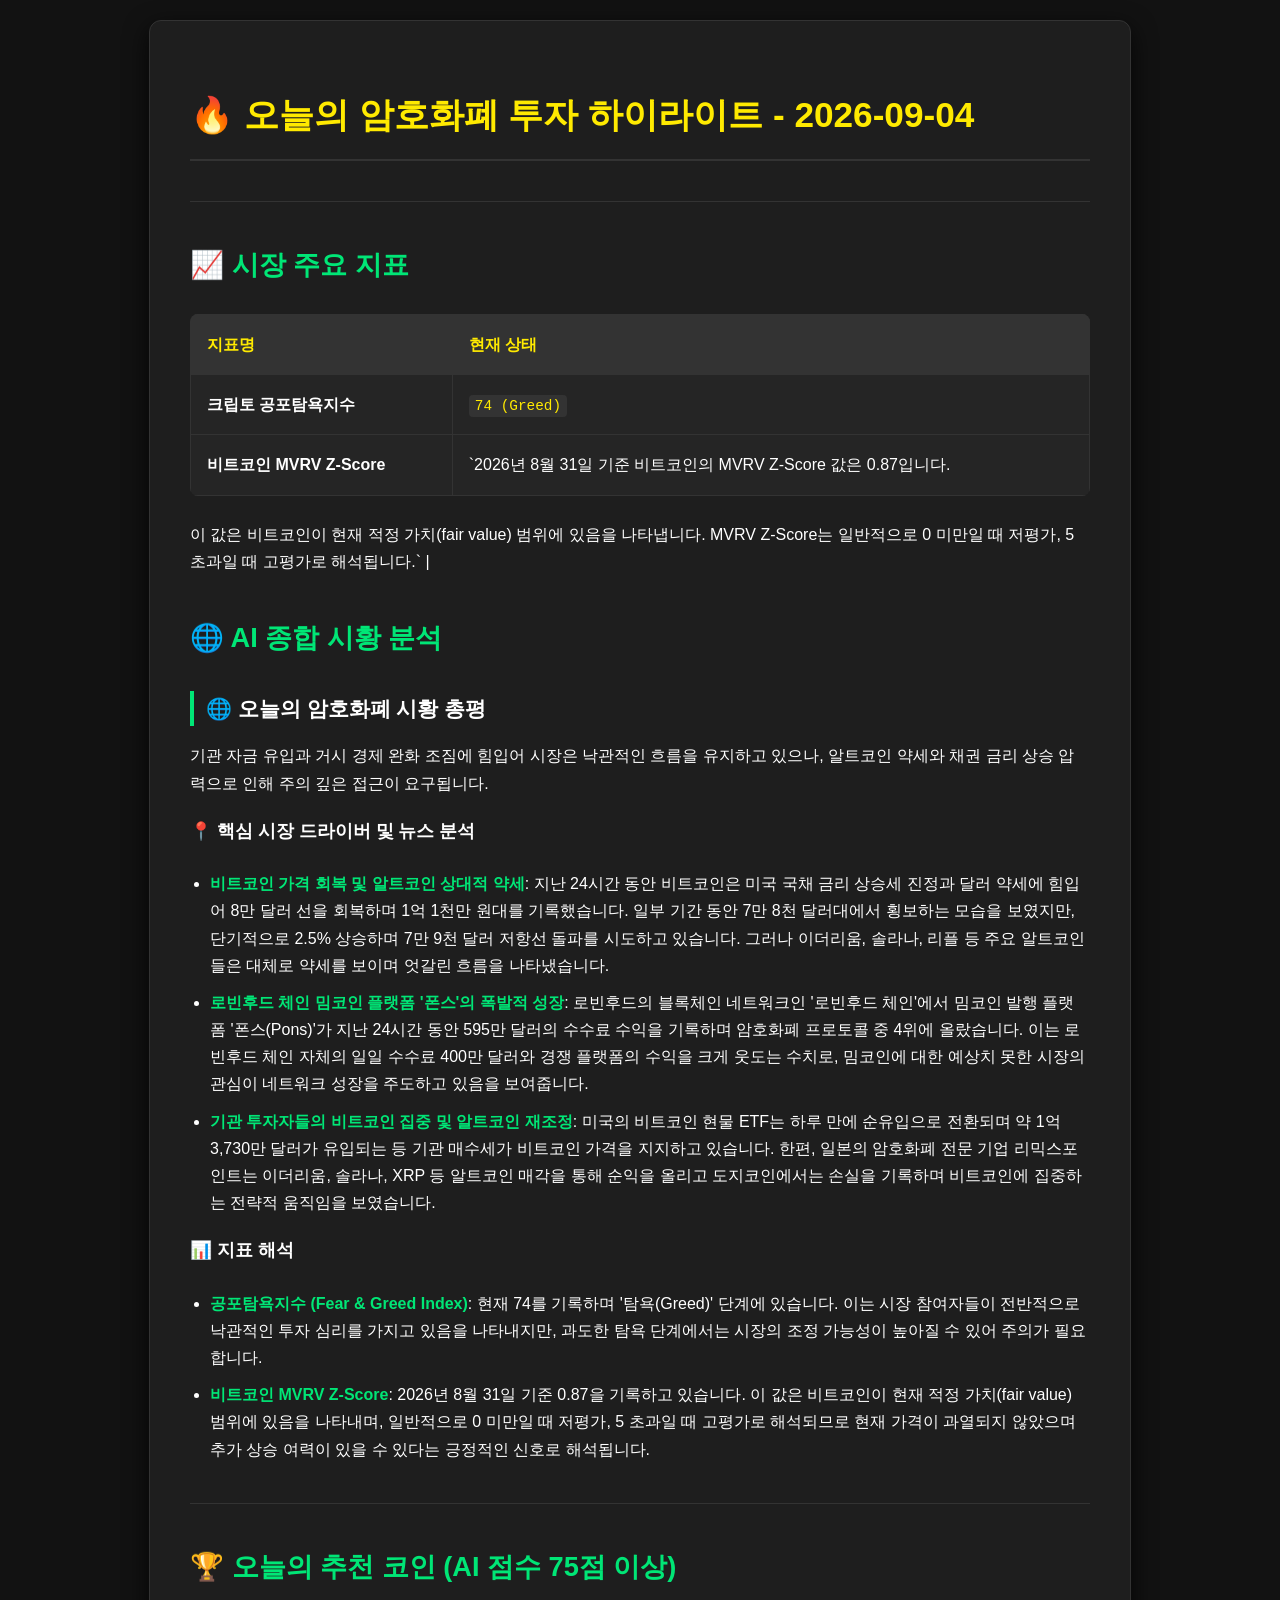
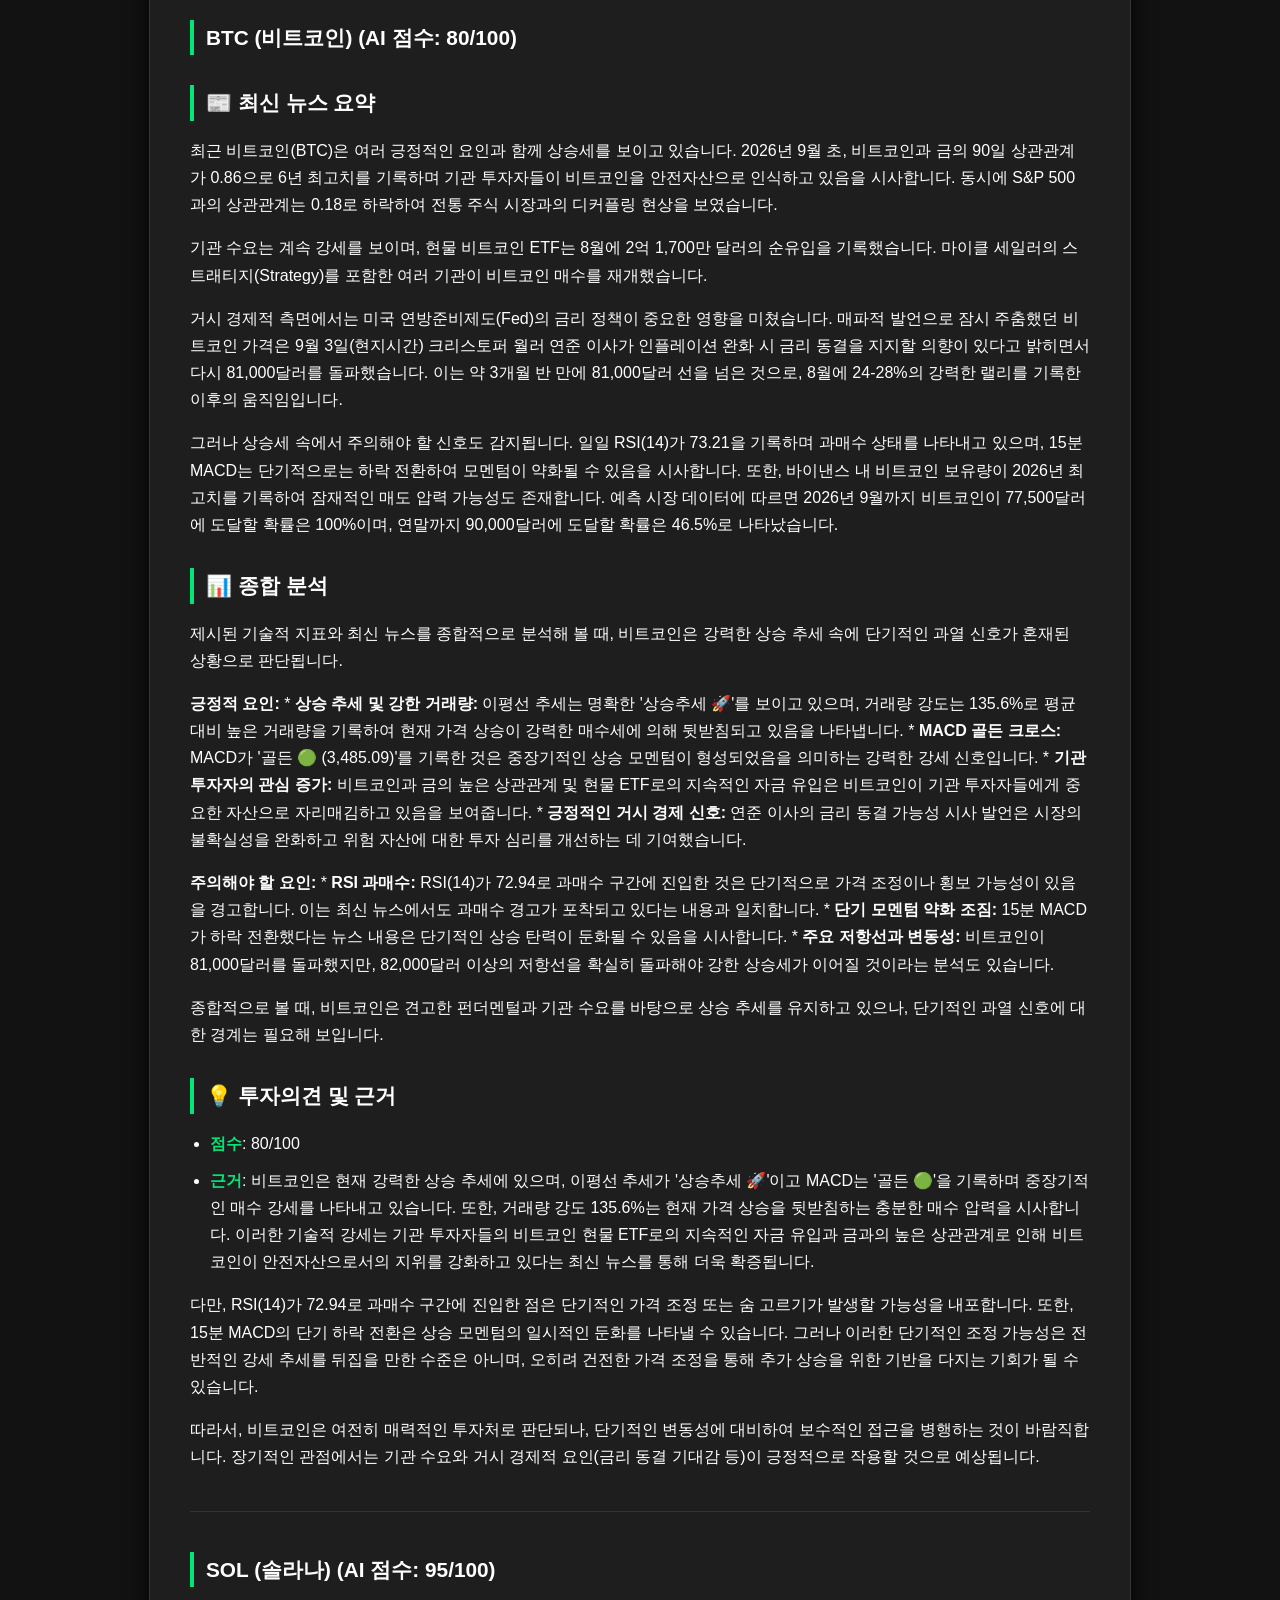
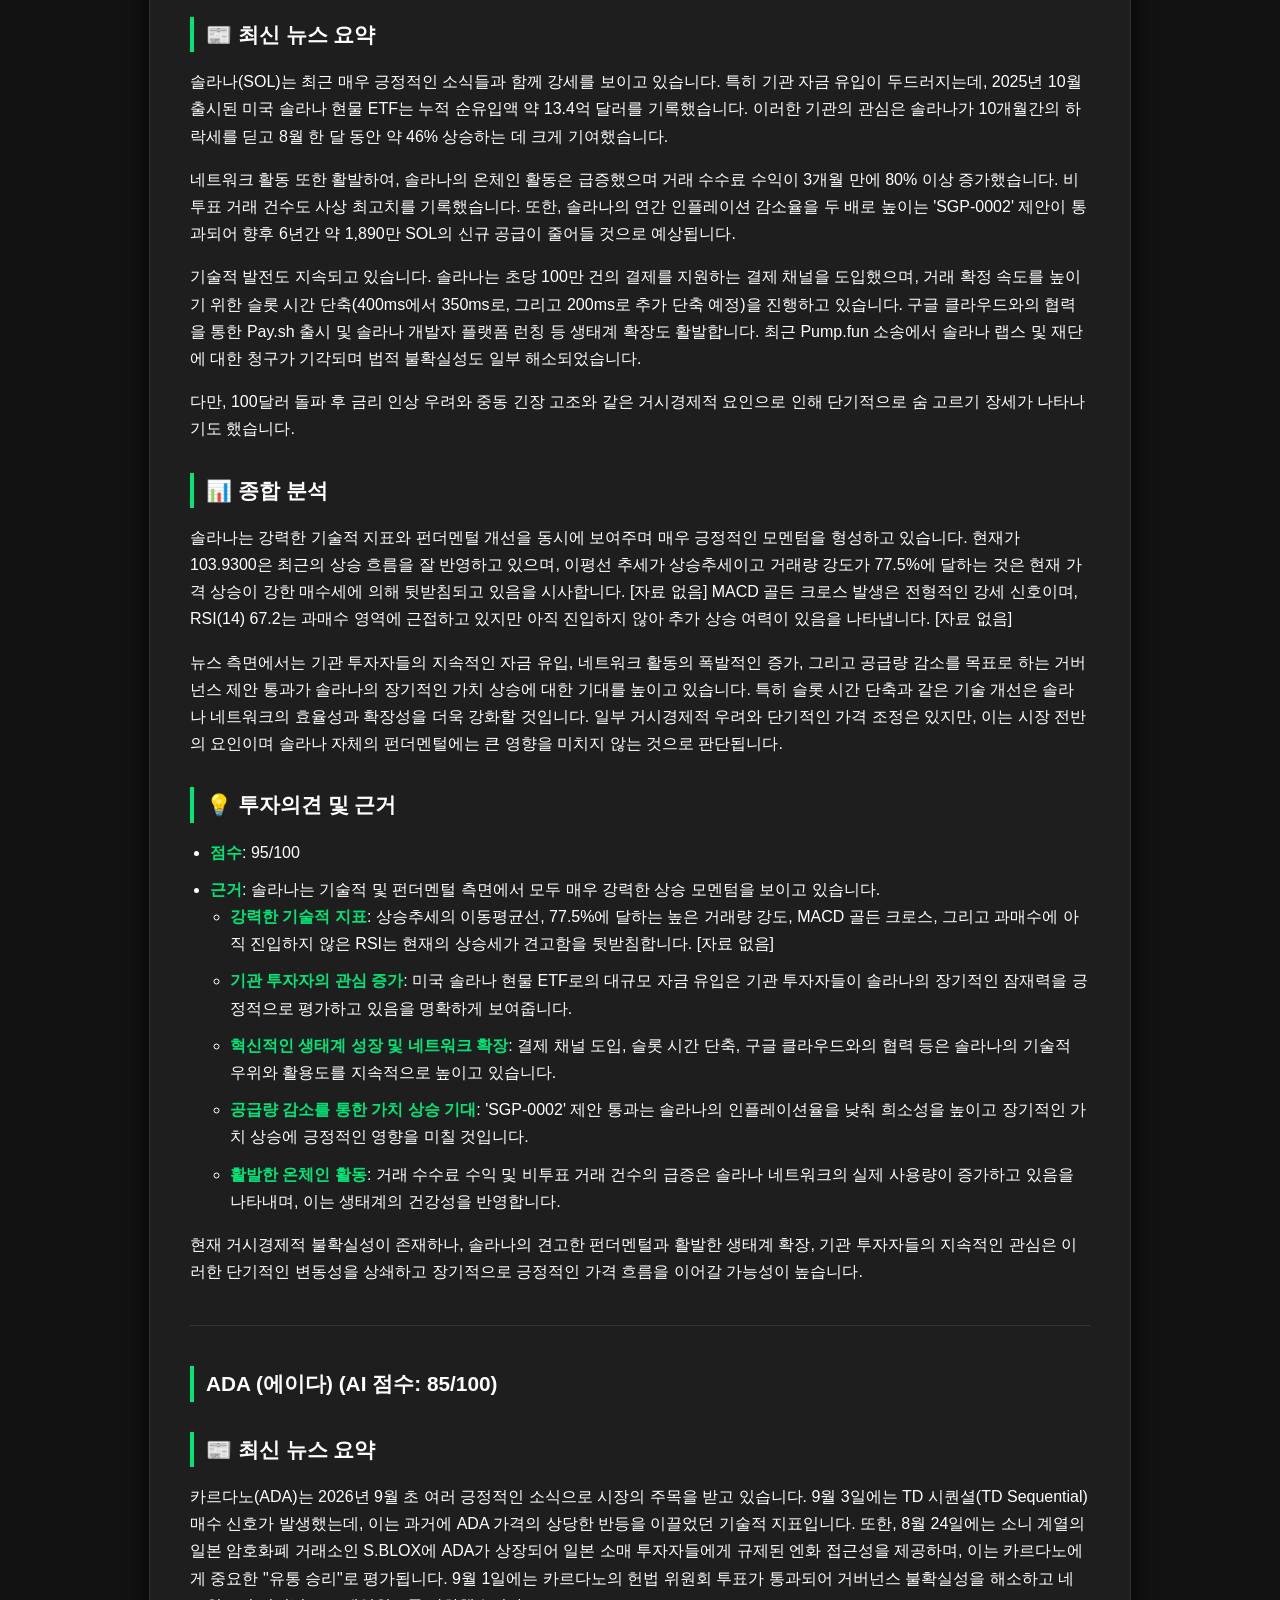
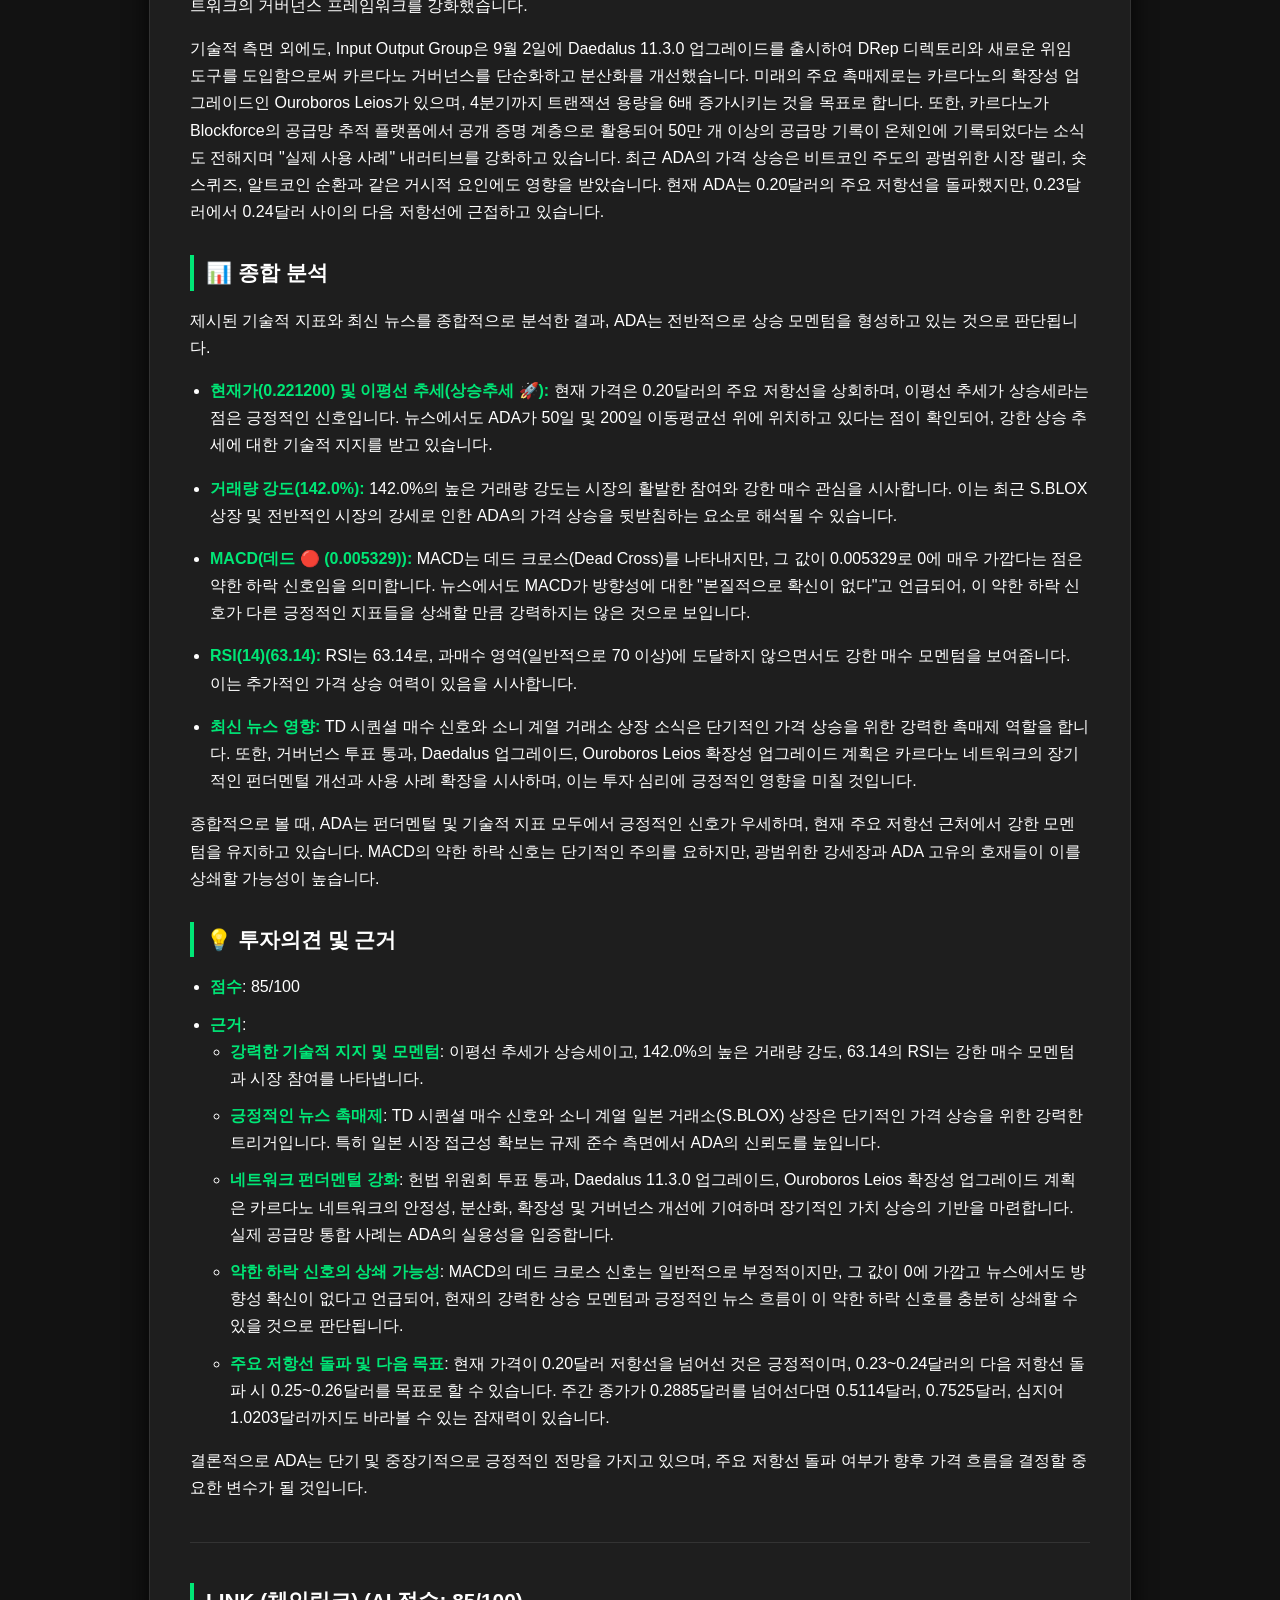
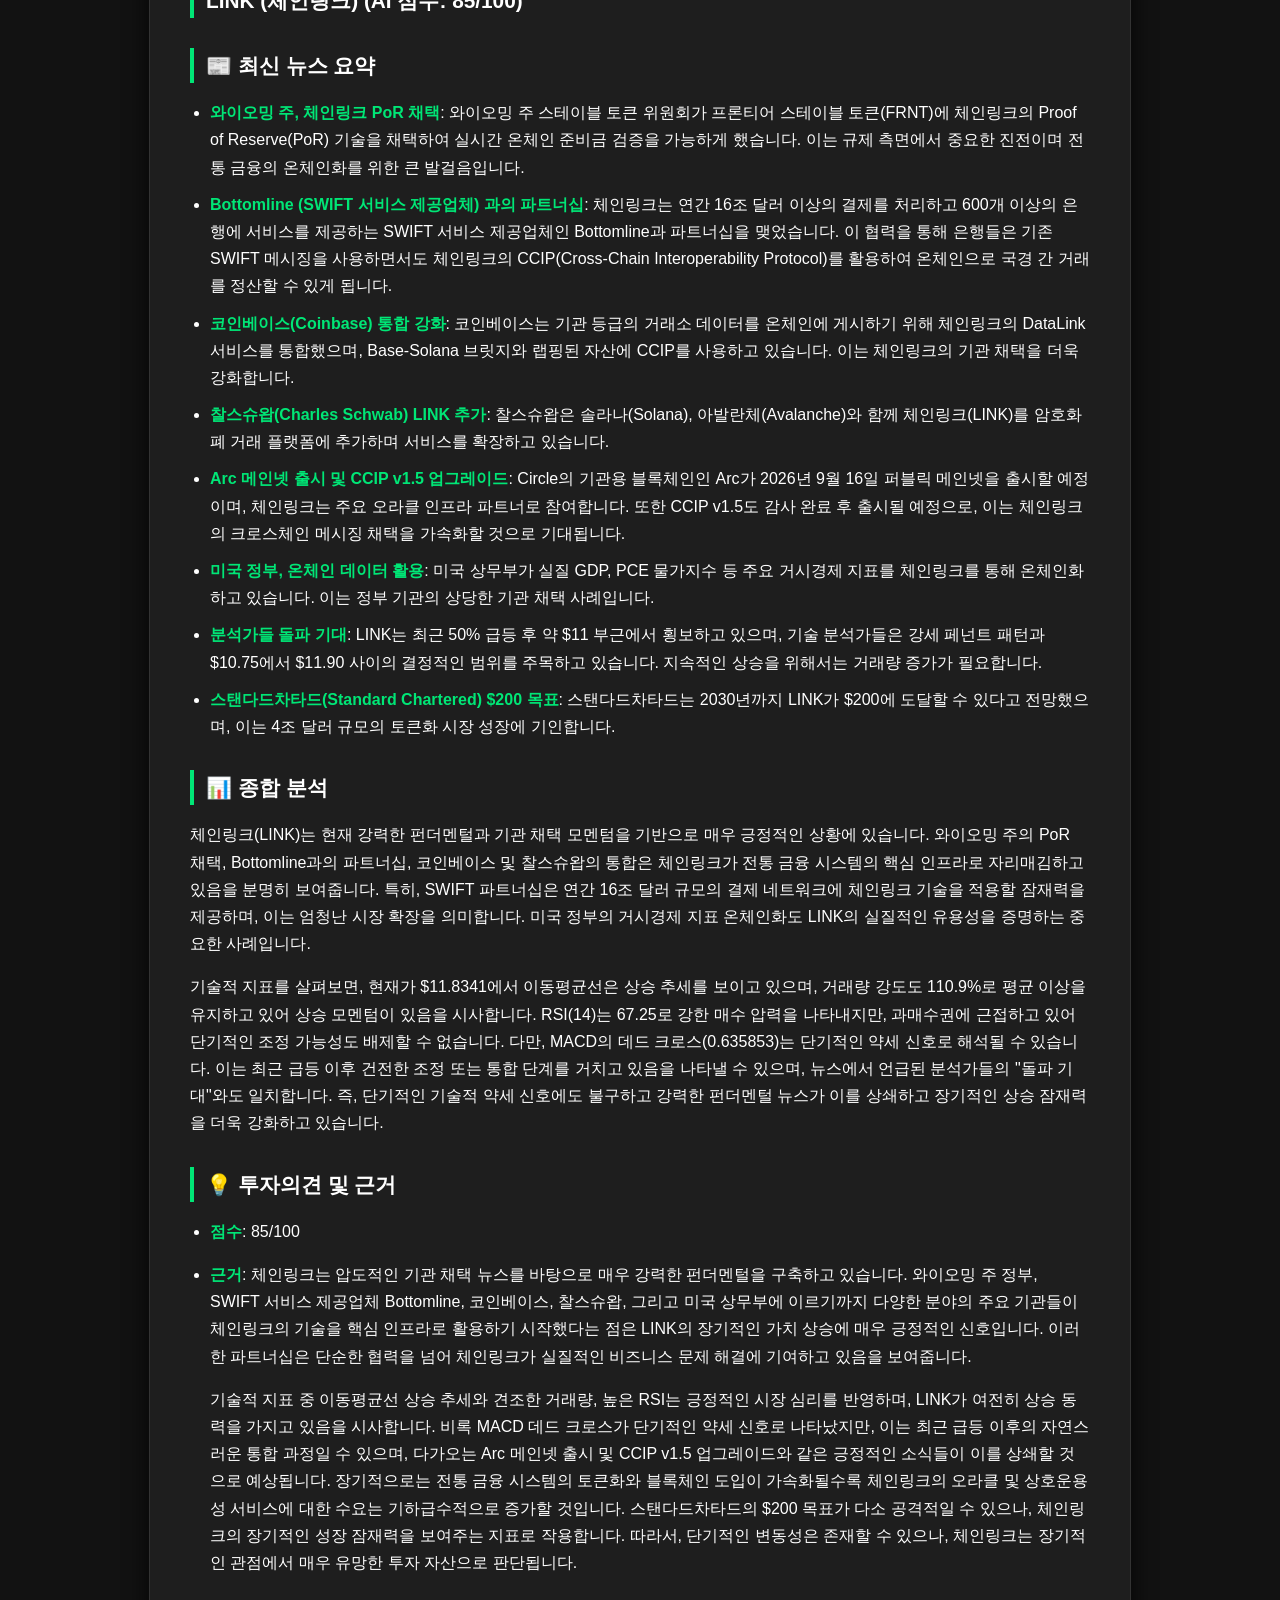
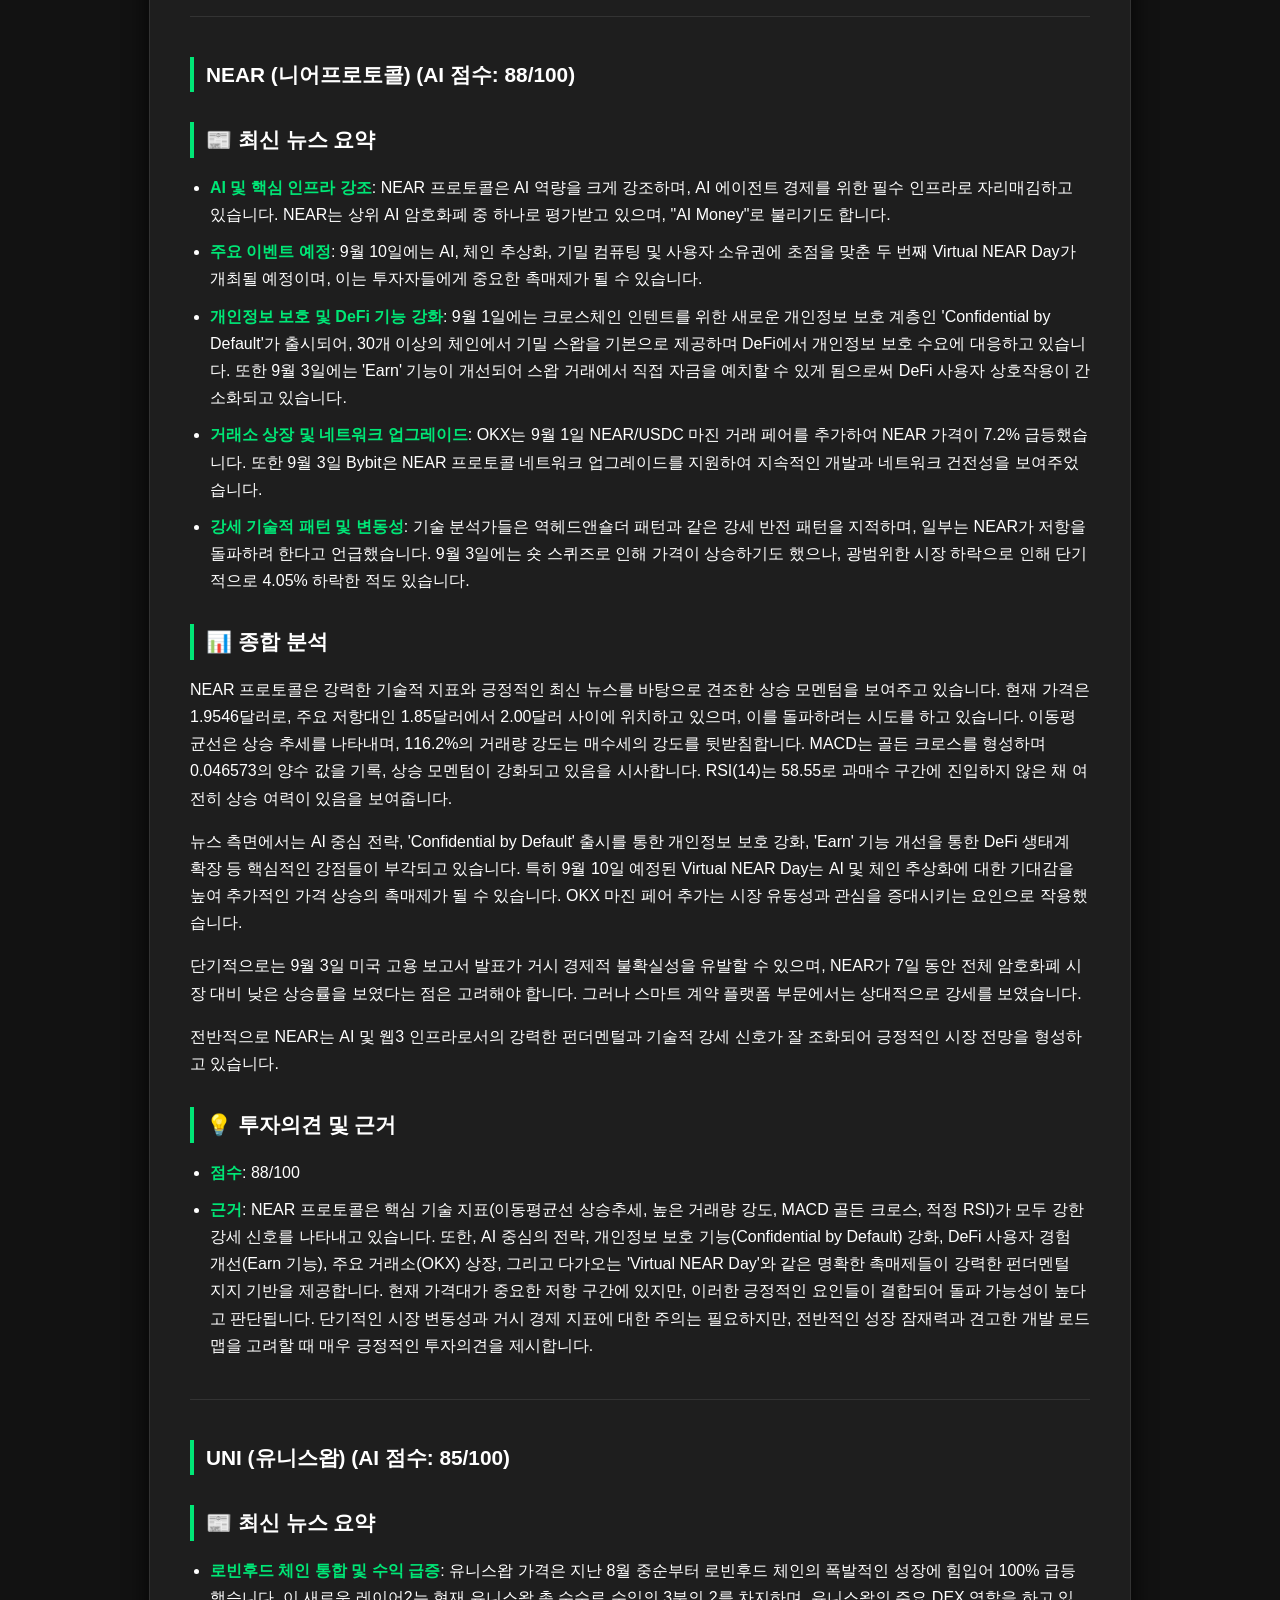
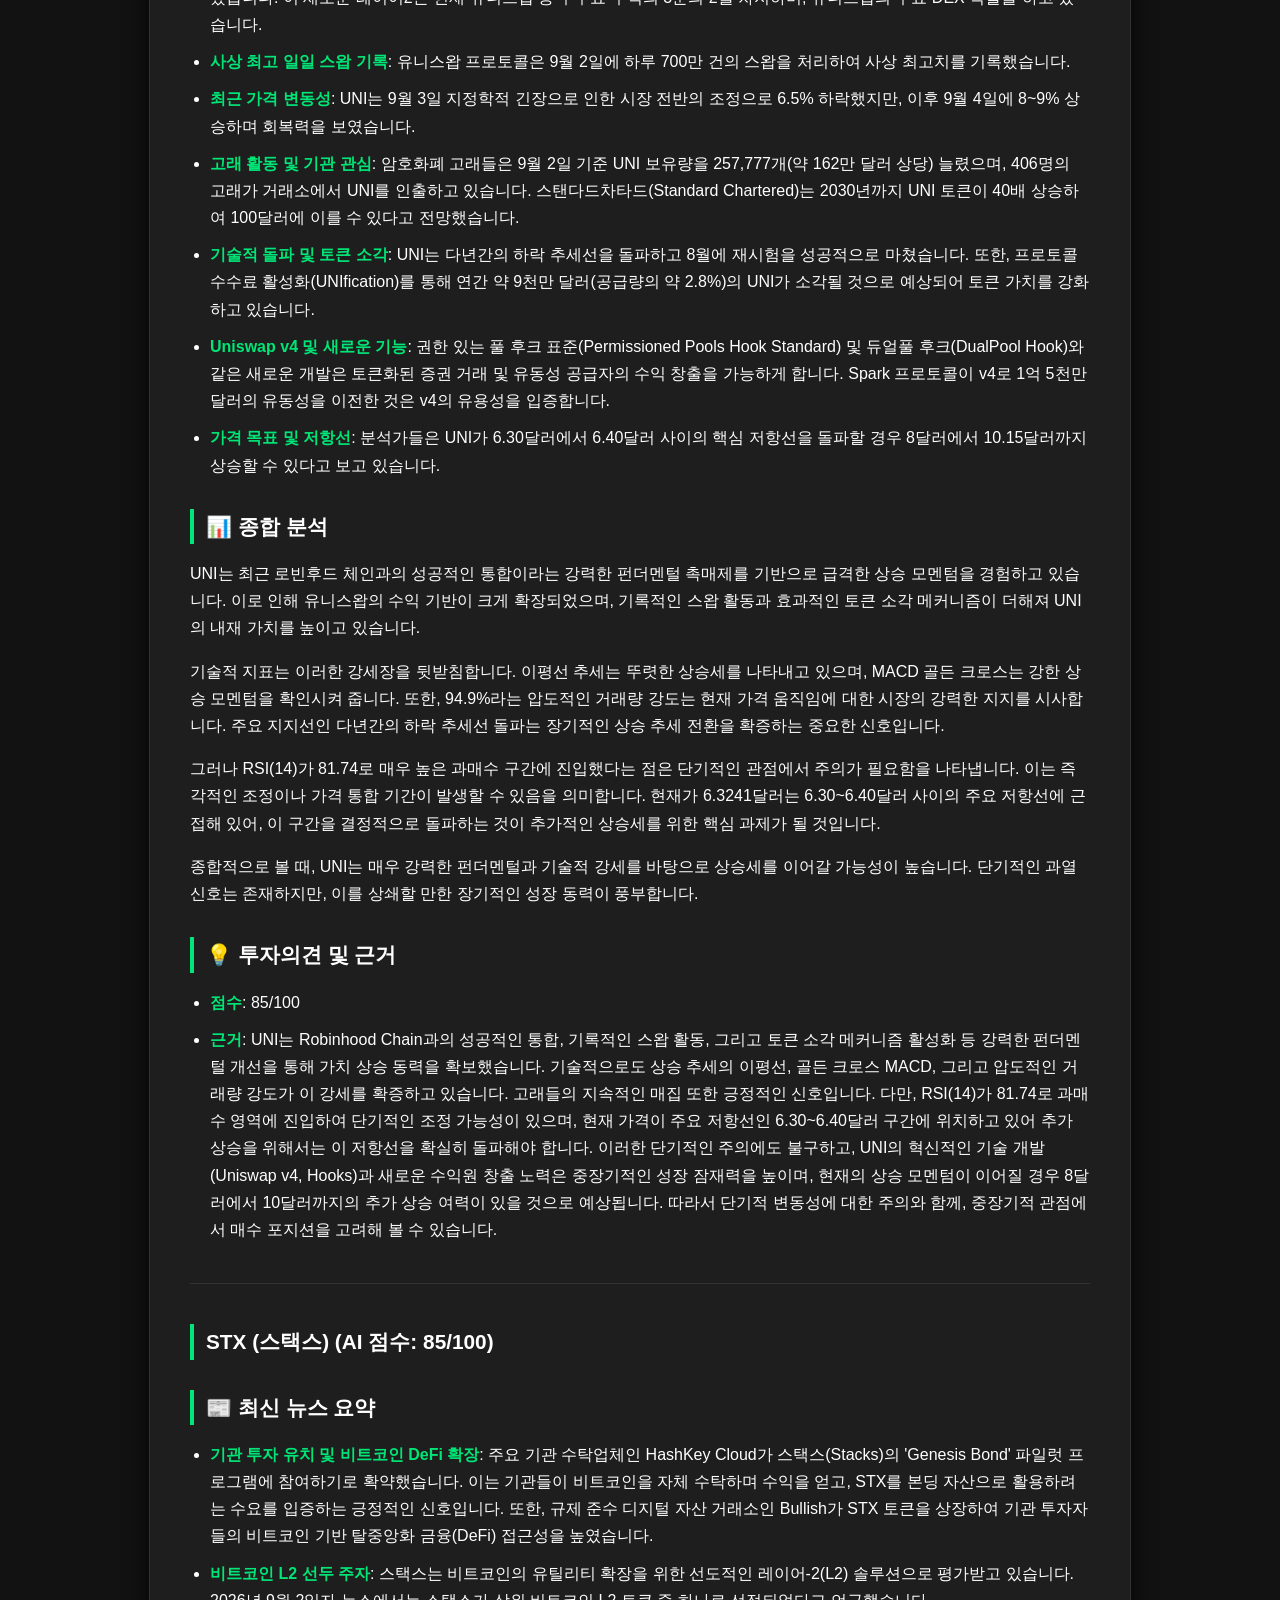
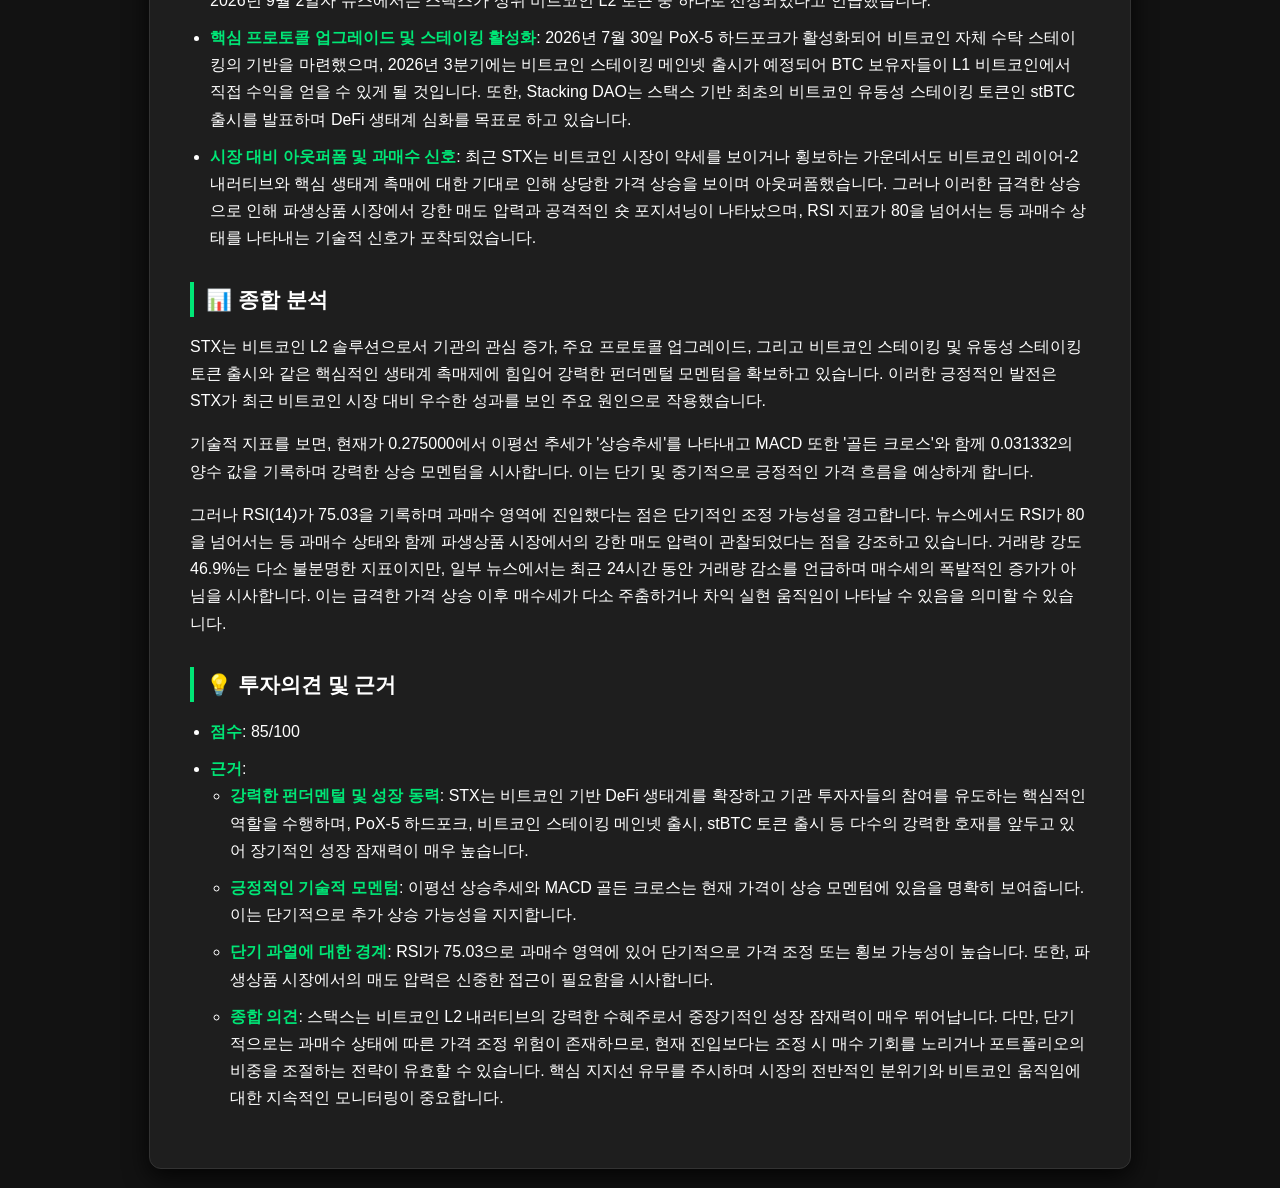
==== commit a6a454d8: "📝 일일 암호화폐 AI 리포트 및 웹페이지 자동 생성" ====
--- a/index.html
+++ b/index.html
@@ -3,7 +3,7 @@
 <head>
     <meta charset="UTF-8">
     <meta name="viewport" content="width=device-width, initial-scale=1.0">
-    <title>Crypto Report - 2026-09-03</title>
+    <title>Crypto Report - 2026-09-04</title>
     <style>
     @charset "UTF-8";
 /* 가독성 극대화 프리미엄 다크모드 (블루 제거) */
@@ -120,7 +120,7 @@
 </head>
 <body>
     <div class="container">
-        <h1>🔥 오늘의 암호화폐 투자 하이라이트 - 2026-09-03</h1>
+        <h1>🔥 오늘의 암호화폐 투자 하이라이트 - 2026-09-04</h1>
 <hr />
 <h2>📈 시장 주요 지표</h2>
 <table>
@@ -133,154 +133,209 @@
 <tbody>
 <tr>
 <td style="text-align: left;"><strong>크립토 공포탐욕지수</strong></td>
-<td style="text-align: left;"><code>65 (Greed)</code></td>
+<td style="text-align: left;"><code>74 (Greed)</code></td>
 </tr>
 <tr>
 <td style="text-align: left;"><strong>비트코인 MVRV Z-Score</strong></td>
-<td style="text-align: left;">`비트코인의 현재 MVRV Z-Score 값은 0.87이다.</td>
+<td style="text-align: left;">`2026년 8월 31일 기준 비트코인의 MVRV Z-Score 값은 0.87입니다.</td>
 </tr>
 </tbody>
 </table>
-<p>이는 비트코인이 현재 과대평가 또는 과소평가된 극단적인 상태는 아님을 나타낸다. MVRV Z-Score가 5보다 높으면 과대평가, 0보다 낮으면 과소평가된 것으로 해석된다.` |</p>
+<p>이 값은 비트코인이 현재 적정 가치(fair value) 범위에 있음을 나타냅니다. MVRV Z-Score는 일반적으로 0 미만일 때 저평가, 5 초과일 때 고평가로 해석됩니다.` |</p>
 <h2>🌐 AI 종합 시황 분석</h2>
 <h3>🌐 오늘의 암호화폐 시황 총평</h3>
-<p>지정학적 긴장 고조와 매크로 경제 불확실성 속에서도 주요 기업의 비트코인 재매수 소식이 시장의 하방 압력을 일부 상쇄하며 관망세가 짙어진 혼조세를 보입니다.</p>
+<p>기관 자금 유입과 거시 경제 완화 조짐에 힘입어 시장은 낙관적인 흐름을 유지하고 있으나, 알트코인 약세와 채권 금리 상승 압력으로 인해 주의 깊은 접근이 요구됩니다.</p>
 <h4>📍 핵심 시장 드라이버 및 뉴스 분석</h4>
 <ul>
-<li><strong>지정학적 긴장 고조 및 위험 회피 심리</strong>: 미국과 이란 간의 군사적 충돌로 유가가 급등하면서 글로벌 시장 전반에 위험 회피 심리가 확산되었으며, 이에 따라 비트코인 가격은 76,500달러 아래로 하락했습니다. 솔라나, 트론, XRP와 같은 알트코인들도 동반 하락세를 보였습니다. 또한, 연방준비제도(Fed)의 금리 인상 가능성이 비트코인과 기타 위험 자산에 추가적인 압력을 가할 수 있다는 분석이 제기되었습니다.</li>
-<li><strong>마이크로스트래티지의 비트코인 재축적</strong>: 마이크로스트래티지가 약 10주간의 공백 끝에 4,603 BTC를 약 3억 7천만 달러에 추가 매수하며 비트코인 축적을 재개했습니다. 이는 기업의 비트코인 재무 전략에 대한 중요한 신호로 여겨지며, 시장의 관심을 집중시키고 있습니다.</li>
-<li><strong>비트코인 및 XRP의 "바트 심슨" 패턴 출현</strong>: 비트코인과 XRP 차트에서 급격한 가격 상승 후 횡보, 그리고 다시 급격한 하락으로 이어지는 "바트 심슨" 패턴이 나타나고 있다는 분석이 나왔습니다. 분석가들은 8월의 랠리가 주요 지지선을 지키지 못할 경우 완전히 반전될 수 있으며, 비트코인이 81,000달러 부근의 50주 이동평균선을 돌파하지 못한 것이 주요 경고 신호라고 지적했습니다.</li>
+<li><strong>비트코인 가격 회복 및 알트코인 상대적 약세</strong>: 지난 24시간 동안 비트코인은 미국 국채 금리 상승세 진정과 달러 약세에 힘입어 8만 달러 선을 회복하며 1억 1천만 원대를 기록했습니다. 일부 기간 동안 7만 8천 달러대에서 횡보하는 모습을 보였지만, 단기적으로 2.5% 상승하며 7만 9천 달러 저항선 돌파를 시도하고 있습니다. 그러나 이더리움, 솔라나, 리플 등 주요 알트코인들은 대체로 약세를 보이며 엇갈린 흐름을 나타냈습니다.</li>
+<li><strong>로빈후드 체인 밈코인 플랫폼 '폰스'의 폭발적 성장</strong>: 로빈후드의 블록체인 네트워크인 '로빈후드 체인'에서 밈코인 발행 플랫폼 '폰스(Pons)'가 지난 24시간 동안 595만 달러의 수수료 수익을 기록하며 암호화폐 프로토콜 중 4위에 올랐습니다. 이는 로빈후드 체인 자체의 일일 수수료 400만 달러와 경쟁 플랫폼의 수익을 크게 웃도는 수치로, 밈코인에 대한 예상치 못한 시장의 관심이 네트워크 성장을 주도하고 있음을 보여줍니다.</li>
+<li><strong>기관 투자자들의 비트코인 집중 및 알트코인 재조정</strong>: 미국의 비트코인 현물 ETF는 하루 만에 순유입으로 전환되며 약 1억 3,730만 달러가 유입되는 등 기관 매수세가 비트코인 가격을 지지하고 있습니다. 한편, 일본의 암호화폐 전문 기업 리믹스포인트는 이더리움, 솔라나, XRP 등 알트코인 매각을 통해 순익을 올리고 도지코인에서는 손실을 기록하며 비트코인에 집중하는 전략적 움직임을 보였습니다.</li>
 </ul>
 <h4>📊 지표 해석</h4>
-<p>현재 공포탐욕지수는 65(Greed)로 시장 참여자들이 전반적으로 탐욕적인 심리 상태에 있음을 나타냅니다. 이는 단기적인 가격 상승에 대한 기대감이 높음을 시사합니다. 한편, 비트코인의 MVRV Z-Score는 0.87로, 비트코인이 현재 과대평가되거나 과소평가된 극단적인 상태는 아님을 나타냅니다. MVRV Z-Score가 5보다 높으면 과대평가, 0보다 낮으면 과소평가된 것으로 해석되는데, 0.87은 역사적으로 비트코인의 "공정 가치" 또는 "축적" 구간에 해당하며, 과도한 시장 고점이나 바닥 신호와는 거리가 있습니다. 종합적으로, 시장은 단기적인 탐욕 심리가 우세하지만, 장기적인 관점에서 비트코인의 펀더멘털 가치는 아직 극단적인 수준에 도달하지 않았습니다.</p>
+<ul>
+<li><strong>공포탐욕지수 (Fear &amp; Greed Index)</strong>: 현재 74를 기록하며 '탐욕(Greed)' 단계에 있습니다. 이는 시장 참여자들이 전반적으로 낙관적인 투자 심리를 가지고 있음을 나타내지만, 과도한 탐욕 단계에서는 시장의 조정 가능성이 높아질 수 있어 주의가 필요합니다.</li>
+<li><strong>비트코인 MVRV Z-Score</strong>: 2026년 8월 31일 기준 0.87을 기록하고 있습니다. 이 값은 비트코인이 현재 적정 가치(fair value) 범위에 있음을 나타내며, 일반적으로 0 미만일 때 저평가, 5 초과일 때 고평가로 해석되므로 현재 가격이 과열되지 않았으며 추가 상승 여력이 있을 수 있다는 긍정적인 신호로 해석됩니다.</li>
+</ul>
 <hr />
 <h2>🏆 오늘의 추천 코인 (AI 점수 75점 이상)</h2>
-<h3>SOL (솔라나) (AI 점수: <strong>88/100</strong>)</h3>
-<h3>📰 최신 뉴스 요약</h3>
-<ul>
-<li><strong>주요 네트워크 업그레이드 예정:</strong> 솔라나는 2026년 9월 9일에 새로운 거래 형식(New Transaction Format)을 활성화할 예정입니다. 이는 프로토콜의 심층적인 변화이며, SOL 보유자들은 별도의 조치를 취할 필요가 없습니다. 또한, 9월 28일에는 네트워크 성능과 완결성(finality) 개선을 목표로 하는 '알펜글로우(Alpenglow)' 업그레이드가 예정되어 있으며, 이는 솔라나의 가장 중요한 프로토콜 변경 중 하나로 평가됩니다. 과거 2026년 3분기 목표로 슬롯 시간을 200ms로 단축하는 계획도 진행 중입니다.</li>
-<li><strong>강력한 네트워크 성장 및 채택:</strong> 솔라나는 하루 평균 950만 개의 신규 주소를 기록하며 네트워크 채택이 활발합니다. 거래소 내 SOL 공급량은 4.91% 감소했으며, SOL ETF는 1억 5,387만 달러의 자금 유입을 기록하여 2025년 10월 이후 가장 강력한 주를 보냈습니다. Bitwise 솔라나 ETF는 자산 10억 달러를 돌파했습니다. 또한, 솔라나는 30일간 RWA(실물자산) 순유입에서 2억 2,900만 달러를 기록하며 모든 블록체인 중 선두를 달렸고, 이는 암호화폐, DeFi 및 기관 수요 증가를 시사합니다.</li>
-<li><strong>기관 투자자의 관심 증대:</strong> DeFi Development Corp.는 최대 2천만 달러의 우선주를 발행하여 13%의 연간 배당금을 지급하고, 이 자금의 일부로 SOL을 추가 매수할 계획입니다.</li>
-<li><strong>시장 전망:</strong> 2026년 9월 기준, 솔라나는 103.29달러(9월 1일 기준) 부근에서 거래되고 있으며, 103.35달러를 유지하고 123달러 및 132달러 저항선을 돌파하면 150달러까지 상승할 수 있다는 낙관적인 전망이 있습니다. 다만, 최근 미국-이란 갈등 및 금리 인상 우려로 인해 비트코인 등 주요 암호화폐가 하락세를 보이며 SOL 역시 일시적으로 3%대 급락을 경험했습니다.</li>
-</ul>
-<h3>📊 종합 분석</h3>
-<p>솔라나(SOL)는 주어진 기술적 지표와 최신 뉴스 모두에서 매우 긍정적인 신호를 보이고 있습니다.</p>
-<ul>
-<li><strong>기술적 분석:</strong> 현재가 100.4600달러는 최신 뉴스에 언급된 9월 초 가격대와 일치하며, 이평선 추세는 명확한 '상승추세'를 나타내고 있습니다. 거래량 강도 67.0%는 매수세가 강함을 의미하며, MACD '골든 크로스(6.7240)'는 강한 상승 모멘텀의 시작을 알리는 매우 긍정적인 신호입니다. RSI(14) 63.62는 과매수 영역에 진입하지 않으면서도 강력한 상승세를 유지하고 있음을 보여줍니다. 전반적으로 기술적 지표들은 SOL의 현재 강세를 강력히 지지합니다.</li>
-<li><strong>펀더멘탈 분석:</strong> 9월 중 예정된 두 가지 주요 업그레이드(새로운 거래 형식 및 알펜글로우)는 솔라나 네트워크의 효율성과 성능을 향상시켜 장기적인 경쟁력 강화에 기여할 것입니다. 일평균 신규 주소 수, 거래소 공급량 감소, RWA 순유입 선두 등 네트워크 채택 지표들은 솔라나 생태계의 견고한 성장세를 증명합니다. 특히 SOL ETF로의 대규모 자금 유입과 기관의 추가 매수 계획은 기관 투자자들의 솔라나에 대한 높은 신뢰와 수요를 반영하며, 이는 시장의 긍정적인 신호로 해석됩니다. 비록 최근 지정학적 불안정으로 인한 단기적인 시장 조정이 있었지만, 이는 거시적인 시장 상황에 따른 것으로 솔라나 자체의 펀더멘탈 강세는 여전히 유효합니다.</li>
-</ul>
+<h3>BTC (비트코인) (AI 점수: <strong>80/100</strong>)</h3>
+<h3>📰 최신 뉴스 요약</h3>
+<p>최근 비트코인(BTC)은 여러 긍정적인 요인과 함께 상승세를 보이고 있습니다. 2026년 9월 초, 비트코인과 금의 90일 상관관계가 0.86으로 6년 최고치를 기록하며 기관 투자자들이 비트코인을 안전자산으로 인식하고 있음을 시사합니다. 동시에 S&amp;P 500과의 상관관계는 0.18로 하락하여 전통 주식 시장과의 디커플링 현상을 보였습니다.</p>
+<p>기관 수요는 계속 강세를 보이며, 현물 비트코인 ETF는 8월에 2억 1,700만 달러의 순유입을 기록했습니다. 마이클 세일러의 스트래티지(Strategy)를 포함한 여러 기관이 비트코인 매수를 재개했습니다.</p>
+<p>거시 경제적 측면에서는 미국 연방준비제도(Fed)의 금리 정책이 중요한 영향을 미쳤습니다. 매파적 발언으로 잠시 주춤했던 비트코인 가격은 9월 3일(현지시간) 크리스토퍼 월러 연준 이사가 인플레이션 완화 시 금리 동결을 지지할 의향이 있다고 밝히면서 다시 81,000달러를 돌파했습니다. 이는 약 3개월 반 만에 81,000달러 선을 넘은 것으로, 8월에 24-28%의 강력한 랠리를 기록한 이후의 움직임입니다.</p>
+<p>그러나 상승세 속에서 주의해야 할 신호도 감지됩니다. 일일 RSI(14)가 73.21을 기록하며 과매수 상태를 나타내고 있으며, 15분 MACD는 단기적으로는 하락 전환하여 모멘텀이 약화될 수 있음을 시사합니다. 또한, 바이낸스 내 비트코인 보유량이 2026년 최고치를 기록하여 잠재적인 매도 압력 가능성도 존재합니다. 예측 시장 데이터에 따르면 2026년 9월까지 비트코인이 77,500달러에 도달할 확률은 100%이며, 연말까지 90,000달러에 도달할 확률은 46.5%로 나타났습니다.</p>
+<h3>📊 종합 분석</h3>
+<p>제시된 기술적 지표와 최신 뉴스를 종합적으로 분석해 볼 때, 비트코인은 강력한 상승 추세 속에 단기적인 과열 신호가 혼재된 상황으로 판단됩니다.</p>
+<p><strong>긍정적 요인:</strong>
+*   <strong>상승 추세 및 강한 거래량:</strong> 이평선 추세는 명확한 '상승추세 🚀'를 보이고 있으며, 거래량 강도는 135.6%로 평균 대비 높은 거래량을 기록하여 현재 가격 상승이 강력한 매수세에 의해 뒷받침되고 있음을 나타냅니다.
+*   <strong>MACD 골든 크로스:</strong> MACD가 '골든 🟢 (3,485.09)'를 기록한 것은 중장기적인 상승 모멘텀이 형성되었음을 의미하는 강력한 강세 신호입니다.
+*   <strong>기관 투자자의 관심 증가:</strong> 비트코인과 금의 높은 상관관계 및 현물 ETF로의 지속적인 자금 유입은 비트코인이 기관 투자자들에게 중요한 자산으로 자리매김하고 있음을 보여줍니다.
+*   <strong>긍정적인 거시 경제 신호:</strong> 연준 이사의 금리 동결 가능성 시사 발언은 시장의 불확실성을 완화하고 위험 자산에 대한 투자 심리를 개선하는 데 기여했습니다.</p>
+<p><strong>주의해야 할 요인:</strong>
+*   <strong>RSI 과매수:</strong> RSI(14)가 72.94로 과매수 구간에 진입한 것은 단기적으로 가격 조정이나 횡보 가능성이 있음을 경고합니다. 이는 최신 뉴스에서도 과매수 경고가 포착되고 있다는 내용과 일치합니다.
+*   <strong>단기 모멘텀 약화 조짐:</strong> 15분 MACD가 하락 전환했다는 뉴스 내용은 단기적인 상승 탄력이 둔화될 수 있음을 시사합니다.
+*   <strong>주요 저항선과 변동성:</strong> 비트코인이 81,000달러를 돌파했지만, 82,000달러 이상의 저항선을 확실히 돌파해야 강한 상승세가 이어질 것이라는 분석도 있습니다.</p>
+<p>종합적으로 볼 때, 비트코인은 견고한 펀더멘털과 기관 수요를 바탕으로 상승 추세를 유지하고 있으나, 단기적인 과열 신호에 대한 경계는 필요해 보입니다.</p>
+<h3>💡 투자의견 및 근거</h3>
+<ul>
+<li><strong>점수</strong>: 80/100</li>
+<li><strong>근거</strong>: 비트코인은 현재 강력한 상승 추세에 있으며, 이평선 추세가 '상승추세 🚀'이고 MACD는 '골든 🟢'을 기록하며 중장기적인 매수 강세를 나타내고 있습니다. 또한, 거래량 강도 135.6%는 현재 가격 상승을 뒷받침하는 충분한 매수 압력을 시사합니다. 이러한 기술적 강세는 기관 투자자들의 비트코인 현물 ETF로의 지속적인 자금 유입과 금과의 높은 상관관계로 인해 비트코인이 안전자산으로서의 지위를 강화하고 있다는 최신 뉴스를 통해 더욱 확증됩니다.</li>
+</ul>
+<p>다만, RSI(14)가 72.94로 과매수 구간에 진입한 점은 단기적인 가격 조정 또는 숨 고르기가 발생할 가능성을 내포합니다. 또한, 15분 MACD의 단기 하락 전환은 상승 모멘텀의 일시적인 둔화를 나타낼 수 있습니다. 그러나 이러한 단기적인 조정 가능성은 전반적인 강세 추세를 뒤집을 만한 수준은 아니며, 오히려 건전한 가격 조정을 통해 추가 상승을 위한 기반을 다지는 기회가 될 수 있습니다.</p>
+<p>따라서, 비트코인은 여전히 매력적인 투자처로 판단되나, 단기적인 변동성에 대비하여 보수적인 접근을 병행하는 것이 바람직합니다. 장기적인 관점에서는 기관 수요와 거시 경제적 요인(금리 동결 기대감 등)이 긍정적으로 작용할 것으로 예상됩니다.</p>
+<hr />
+<h3>SOL (솔라나) (AI 점수: <strong>95/100</strong>)</h3>
+<h3>📰 최신 뉴스 요약</h3>
+<p>솔라나(SOL)는 최근 매우 긍정적인 소식들과 함께 강세를 보이고 있습니다. 특히 기관 자금 유입이 두드러지는데, 2025년 10월 출시된 미국 솔라나 현물 ETF는 누적 순유입액 약 13.4억 달러를 기록했습니다. 이러한 기관의 관심은 솔라나가 10개월간의 하락세를 딛고 8월 한 달 동안 약 46% 상승하는 데 크게 기여했습니다.</p>
+<p>네트워크 활동 또한 활발하여, 솔라나의 온체인 활동은 급증했으며 거래 수수료 수익이 3개월 만에 80% 이상 증가했습니다. 비투표 거래 건수도 사상 최고치를 기록했습니다. 또한, 솔라나의 연간 인플레이션 감소율을 두 배로 높이는 'SGP-0002' 제안이 통과되어 향후 6년간 약 1,890만 SOL의 신규 공급이 줄어들 것으로 예상됩니다.</p>
+<p>기술적 발전도 지속되고 있습니다. 솔라나는 초당 100만 건의 결제를 지원하는 결제 채널을 도입했으며, 거래 확정 속도를 높이기 위한 슬롯 시간 단축(400ms에서 350ms로, 그리고 200ms로 추가 단축 예정)을 진행하고 있습니다. 구글 클라우드와의 협력을 통한 Pay.sh 출시 및 솔라나 개발자 플랫폼 런칭 등 생태계 확장도 활발합니다. 최근 Pump.fun 소송에서 솔라나 랩스 및 재단에 대한 청구가 기각되며 법적 불확실성도 일부 해소되었습니다.</p>
+<p>다만, 100달러 돌파 후 금리 인상 우려와 중동 긴장 고조와 같은 거시경제적 요인으로 인해 단기적으로 숨 고르기 장세가 나타나기도 했습니다.</p>
+<h3>📊 종합 분석</h3>
+<p>솔라나는 강력한 기술적 지표와 펀더멘털 개선을 동시에 보여주며 매우 긍정적인 모멘텀을 형성하고 있습니다. 현재가 103.9300은 최근의 상승 흐름을 잘 반영하고 있으며, 이평선 추세가 상승추세이고 거래량 강도가 77.5%에 달하는 것은 현재 가격 상승이 강한 매수세에 의해 뒷받침되고 있음을 시사합니다. [자료 없음] MACD 골든 크로스 발생은 전형적인 강세 신호이며, RSI(14) 67.2는 과매수 영역에 근접하고 있지만 아직 진입하지 않아 추가 상승 여력이 있음을 나타냅니다. [자료 없음]</p>
+<p>뉴스 측면에서는 기관 투자자들의 지속적인 자금 유입, 네트워크 활동의 폭발적인 증가, 그리고 공급량 감소를 목표로 하는 거버넌스 제안 통과가 솔라나의 장기적인 가치 상승에 대한 기대를 높이고 있습니다. 특히 슬롯 시간 단축과 같은 기술 개선은 솔라나 네트워크의 효율성과 확장성을 더욱 강화할 것입니다. 일부 거시경제적 우려와 단기적인 가격 조정은 있지만, 이는 시장 전반의 요인이며 솔라나 자체의 펀더멘털에는 큰 영향을 미치지 않는 것으로 판단됩니다.</p>
+<h3>💡 투자의견 및 근거</h3>
+<ul>
+<li><strong>점수</strong>: 95/100</li>
+<li><strong>근거</strong>: 솔라나는 기술적 및 펀더멘털 측면에서 모두 매우 강력한 상승 모멘텀을 보이고 있습니다.<ul>
+<li><strong>강력한 기술적 지표</strong>: 상승추세의 이동평균선, 77.5%에 달하는 높은 거래량 강도, MACD 골든 크로스, 그리고 과매수에 아직 진입하지 않은 RSI는 현재의 상승세가 견고함을 뒷받침합니다. [자료 없음]</li>
+<li><strong>기관 투자자의 관심 증가</strong>: 미국 솔라나 현물 ETF로의 대규모 자금 유입은 기관 투자자들이 솔라나의 장기적인 잠재력을 긍정적으로 평가하고 있음을 명확하게 보여줍니다.</li>
+<li><strong>혁신적인 생태계 성장 및 네트워크 확장</strong>: 결제 채널 도입, 슬롯 시간 단축, 구글 클라우드와의 협력 등은 솔라나의 기술적 우위와 활용도를 지속적으로 높이고 있습니다.</li>
+<li><strong>공급량 감소를 통한 가치 상승 기대</strong>: 'SGP-0002' 제안 통과는 솔라나의 인플레이션율을 낮춰 희소성을 높이고 장기적인 가치 상승에 긍정적인 영향을 미칠 것입니다.</li>
+<li><strong>활발한 온체인 활동</strong>: 거래 수수료 수익 및 비투표 거래 건수의 급증은 솔라나 네트워크의 실제 사용량이 증가하고 있음을 나타내며, 이는 생태계의 건강성을 반영합니다.</li>
+</ul>
+</li>
+</ul>
+<p>현재 거시경제적 불확실성이 존재하나, 솔라나의 견고한 펀더멘털과 활발한 생태계 확장, 기관 투자자들의 지속적인 관심은 이러한 단기적인 변동성을 상쇄하고 장기적으로 긍정적인 가격 흐름을 이어갈 가능성이 높습니다.</p>
+<hr />
+<h3>ADA (에이다) (AI 점수: <strong>85/100</strong>)</h3>
+<h3>📰 최신 뉴스 요약</h3>
+<p>카르다노(ADA)는 2026년 9월 초 여러 긍정적인 소식으로 시장의 주목을 받고 있습니다. 9월 3일에는 TD 시퀀셜(TD Sequential) 매수 신호가 발생했는데, 이는 과거에 ADA 가격의 상당한 반등을 이끌었던 기술적 지표입니다. 또한, 8월 24일에는 소니 계열의 일본 암호화폐 거래소인 S.BLOX에 ADA가 상장되어 일본 소매 투자자들에게 규제된 엔화 접근성을 제공하며, 이는 카르다노에게 중요한 "유통 승리"로 평가됩니다. 9월 1일에는 카르다노의 헌법 위원회 투표가 통과되어 거버넌스 불확실성을 해소하고 네트워크의 거버넌스 프레임워크를 강화했습니다.</p>
+<p>기술적 측면 외에도, Input Output Group은 9월 2일에 Daedalus 11.3.0 업그레이드를 출시하여 DRep 디렉토리와 새로운 위임 도구를 도입함으로써 카르다노 거버넌스를 단순화하고 분산화를 개선했습니다. 미래의 주요 촉매제로는 카르다노의 확장성 업그레이드인 Ouroboros Leios가 있으며, 4분기까지 트랜잭션 용량을 6배 증가시키는 것을 목표로 합니다. 또한, 카르다노가 Blockforce의 공급망 추적 플랫폼에서 공개 증명 계층으로 활용되어 50만 개 이상의 공급망 기록이 온체인에 기록되었다는 소식도 전해지며 "실제 사용 사례" 내러티브를 강화하고 있습니다. 최근 ADA의 가격 상승은 비트코인 주도의 광범위한 시장 랠리, 숏 스퀴즈, 알트코인 순환과 같은 거시적 요인에도 영향을 받았습니다. 현재 ADA는 0.20달러의 주요 저항선을 돌파했지만, 0.23달러에서 0.24달러 사이의 다음 저항선에 근접하고 있습니다.</p>
+<h3>📊 종합 분석</h3>
+<p>제시된 기술적 지표와 최신 뉴스를 종합적으로 분석한 결과, ADA는 전반적으로 상승 모멘텀을 형성하고 있는 것으로 판단됩니다.</p>
+<ul>
+<li>
+<p><strong>현재가(0.221200) 및 이평선 추세(상승추세 🚀):</strong> 현재 가격은 0.20달러의 주요 저항선을 상회하며, 이평선 추세가 상승세라는 점은 긍정적인 신호입니다. 뉴스에서도 ADA가 50일 및 200일 이동평균선 위에 위치하고 있다는 점이 확인되어, 강한 상승 추세에 대한 기술적 지지를 받고 있습니다.</p>
+</li>
+<li>
+<p><strong>거래량 강도(142.0%):</strong> 142.0%의 높은 거래량 강도는 시장의 활발한 참여와 강한 매수 관심을 시사합니다. 이는 최근 S.BLOX 상장 및 전반적인 시장의 강세로 인한 ADA의 가격 상승을 뒷받침하는 요소로 해석될 수 있습니다.</p>
+</li>
+<li>
+<p><strong>MACD(데드 🔴 (0.005329)):</strong> MACD는 데드 크로스(Dead Cross)를 나타내지만, 그 값이 0.005329로 0에 매우 가깝다는 점은 약한 하락 신호임을 의미합니다. 뉴스에서도 MACD가 방향성에 대한 "본질적으로 확신이 없다"고 언급되어, 이 약한 하락 신호가 다른 긍정적인 지표들을 상쇄할 만큼 강력하지는 않은 것으로 보입니다.</p>
+</li>
+<li>
+<p><strong>RSI(14)(63.14):</strong> RSI는 63.14로, 과매수 영역(일반적으로 70 이상)에 도달하지 않으면서도 강한 매수 모멘텀을 보여줍니다. 이는 추가적인 가격 상승 여력이 있음을 시사합니다.</p>
+</li>
+<li>
+<p><strong>최신 뉴스 영향:</strong> TD 시퀀셜 매수 신호와 소니 계열 거래소 상장 소식은 단기적인 가격 상승을 위한 강력한 촉매제 역할을 합니다. 또한, 거버넌스 투표 통과, Daedalus 업그레이드, Ouroboros Leios 확장성 업그레이드 계획은 카르다노 네트워크의 장기적인 펀더멘털 개선과 사용 사례 확장을 시사하며, 이는 투자 심리에 긍정적인 영향을 미칠 것입니다.</p>
+</li>
+</ul>
+<p>종합적으로 볼 때, ADA는 펀더멘털 및 기술적 지표 모두에서 긍정적인 신호가 우세하며, 현재 주요 저항선 근처에서 강한 모멘텀을 유지하고 있습니다. MACD의 약한 하락 신호는 단기적인 주의를 요하지만, 광범위한 강세장과 ADA 고유의 호재들이 이를 상쇄할 가능성이 높습니다.</p>
+<h3>💡 투자의견 및 근거</h3>
+<ul>
+<li><strong>점수</strong>: 85/100</li>
+<li><strong>근거</strong>:<ul>
+<li><strong>강력한 기술적 지지 및 모멘텀</strong>: 이평선 추세가 상승세이고, 142.0%의 높은 거래량 강도, 63.14의 RSI는 강한 매수 모멘텀과 시장 참여를 나타냅니다.</li>
+<li><strong>긍정적인 뉴스 촉매제</strong>: TD 시퀀셜 매수 신호와 소니 계열 일본 거래소(S.BLOX) 상장은 단기적인 가격 상승을 위한 강력한 트리거입니다. 특히 일본 시장 접근성 확보는 규제 준수 측면에서 ADA의 신뢰도를 높입니다.</li>
+<li><strong>네트워크 펀더멘털 강화</strong>: 헌법 위원회 투표 통과, Daedalus 11.3.0 업그레이드, Ouroboros Leios 확장성 업그레이드 계획은 카르다노 네트워크의 안정성, 분산화, 확장성 및 거버넌스 개선에 기여하며 장기적인 가치 상승의 기반을 마련합니다. 실제 공급망 통합 사례는 ADA의 실용성을 입증합니다.</li>
+<li><strong>약한 하락 신호의 상쇄 가능성</strong>: MACD의 데드 크로스 신호는 일반적으로 부정적이지만, 그 값이 0에 가깝고 뉴스에서도 방향성 확신이 없다고 언급되어, 현재의 강력한 상승 모멘텀과 긍정적인 뉴스 흐름이 이 약한 하락 신호를 충분히 상쇄할 수 있을 것으로 판단됩니다.</li>
+<li><strong>주요 저항선 돌파 및 다음 목표</strong>: 현재 가격이 0.20달러 저항선을 넘어선 것은 긍정적이며, 0.23~0.24달러의 다음 저항선 돌파 시 0.25~0.26달러를 목표로 할 수 있습니다. 주간 종가가 0.2885달러를 넘어선다면 0.5114달러, 0.7525달러, 심지어 1.0203달러까지도 바라볼 수 있는 잠재력이 있습니다.</li>
+</ul>
+</li>
+</ul>
+<p>결론적으로 ADA는 단기 및 중장기적으로 긍정적인 전망을 가지고 있으며, 주요 저항선 돌파 여부가 향후 가격 흐름을 결정할 중요한 변수가 될 것입니다.</p>
+<hr />
+<h3>LINK (체인링크) (AI 점수: <strong>85/100</strong>)</h3>
+<h3>📰 최신 뉴스 요약</h3>
+<ul>
+<li><strong>와이오밍 주, 체인링크 PoR 채택</strong>: 와이오밍 주 스테이블 토큰 위원회가 프론티어 스테이블 토큰(FRNT)에 체인링크의 Proof of Reserve(PoR) 기술을 채택하여 실시간 온체인 준비금 검증을 가능하게 했습니다. 이는 규제 측면에서 중요한 진전이며 전통 금융의 온체인화를 위한 큰 발걸음입니다.</li>
+<li><strong>Bottomline (SWIFT 서비스 제공업체) 과의 파트너십</strong>: 체인링크는 연간 16조 달러 이상의 결제를 처리하고 600개 이상의 은행에 서비스를 제공하는 SWIFT 서비스 제공업체인 Bottomline과 파트너십을 맺었습니다. 이 협력을 통해 은행들은 기존 SWIFT 메시징을 사용하면서도 체인링크의 CCIP(Cross-Chain Interoperability Protocol)를 활용하여 온체인으로 국경 간 거래를 정산할 수 있게 됩니다.</li>
+<li><strong>코인베이스(Coinbase) 통합 강화</strong>: 코인베이스는 기관 등급의 거래소 데이터를 온체인에 게시하기 위해 체인링크의 DataLink 서비스를 통합했으며, Base-Solana 브릿지와 랩핑된 자산에 CCIP를 사용하고 있습니다. 이는 체인링크의 기관 채택을 더욱 강화합니다.</li>
+<li><strong>찰스슈왑(Charles Schwab) LINK 추가</strong>: 찰스슈왑은 솔라나(Solana), 아발란체(Avalanche)와 함께 체인링크(LINK)를 암호화폐 거래 플랫폼에 추가하며 서비스를 확장하고 있습니다.</li>
+<li><strong>Arc 메인넷 출시 및 CCIP v1.5 업그레이드</strong>: Circle의 기관용 블록체인인 Arc가 2026년 9월 16일 퍼블릭 메인넷을 출시할 예정이며, 체인링크는 주요 오라클 인프라 파트너로 참여합니다. 또한 CCIP v1.5도 감사 완료 후 출시될 예정으로, 이는 체인링크의 크로스체인 메시징 채택을 가속화할 것으로 기대됩니다.</li>
+<li><strong>미국 정부, 온체인 데이터 활용</strong>: 미국 상무부가 실질 GDP, PCE 물가지수 등 주요 거시경제 지표를 체인링크를 통해 온체인화하고 있습니다. 이는 정부 기관의 상당한 기관 채택 사례입니다.</li>
+<li><strong>분석가들 돌파 기대</strong>: LINK는 최근 50% 급등 후 약 $11 부근에서 횡보하고 있으며, 기술 분석가들은 강세 페넌트 패턴과 $10.75에서 $11.90 사이의 결정적인 범위를 주목하고 있습니다. 지속적인 상승을 위해서는 거래량 증가가 필요합니다.</li>
+<li><strong>스탠다드차타드(Standard Chartered) $200 목표</strong>: 스탠다드차타드는 2030년까지 LINK가 $200에 도달할 수 있다고 전망했으며, 이는 4조 달러 규모의 토큰화 시장 성장에 기인합니다.</li>
+</ul>
+<h3>📊 종합 분석</h3>
+<p>체인링크(LINK)는 현재 강력한 펀더멘털과 기관 채택 모멘텀을 기반으로 매우 긍정적인 상황에 있습니다. 와이오밍 주의 PoR 채택, Bottomline과의 파트너십, 코인베이스 및 찰스슈왑의 통합은 체인링크가 전통 금융 시스템의 핵심 인프라로 자리매김하고 있음을 분명히 보여줍니다. 특히, SWIFT 파트너십은 연간 16조 달러 규모의 결제 네트워크에 체인링크 기술을 적용할 잠재력을 제공하며, 이는 엄청난 시장 확장을 의미합니다. 미국 정부의 거시경제 지표 온체인화도 LINK의 실질적인 유용성을 증명하는 중요한 사례입니다.</p>
+<p>기술적 지표를 살펴보면, 현재가 $11.8341에서 이동평균선은 상승 추세를 보이고 있으며, 거래량 강도도 110.9%로 평균 이상을 유지하고 있어 상승 모멘텀이 있음을 시사합니다. RSI(14)는 67.25로 강한 매수 압력을 나타내지만, 과매수권에 근접하고 있어 단기적인 조정 가능성도 배제할 수 없습니다. 다만, MACD의 데드 크로스(0.635853)는 단기적인 약세 신호로 해석될 수 있습니다. 이는 최근 급등 이후 건전한 조정 또는 통합 단계를 거치고 있음을 나타낼 수 있으며, 뉴스에서 언급된 분석가들의 "돌파 기대"와도 일치합니다. 즉, 단기적인 기술적 약세 신호에도 불구하고 강력한 펀더멘털 뉴스가 이를 상쇄하고 장기적인 상승 잠재력을 더욱 강화하고 있습니다.</p>
+<h3>💡 투자의견 및 근거</h3>
+<ul>
+<li><strong>점수</strong>: 85/100</li>
+<li>
+<p><strong>근거</strong>:
+    체인링크는 압도적인 기관 채택 뉴스를 바탕으로 매우 강력한 펀더멘털을 구축하고 있습니다. 와이오밍 주 정부, SWIFT 서비스 제공업체 Bottomline, 코인베이스, 찰스슈왑, 그리고 미국 상무부에 이르기까지 다양한 분야의 주요 기관들이 체인링크의 기술을 핵심 인프라로 활용하기 시작했다는 점은 LINK의 장기적인 가치 상승에 매우 긍정적인 신호입니다. 이러한 파트너십은 단순한 협력을 넘어 체인링크가 실질적인 비즈니스 문제 해결에 기여하고 있음을 보여줍니다.</p>
+<p>기술적 지표 중 이동평균선 상승 추세와 견조한 거래량, 높은 RSI는 긍정적인 시장 심리를 반영하며, LINK가 여전히 상승 동력을 가지고 있음을 시사합니다. 비록 MACD 데드 크로스가 단기적인 약세 신호로 나타났지만, 이는 최근 급등 이후의 자연스러운 통합 과정일 수 있으며, 다가오는 Arc 메인넷 출시 및 CCIP v1.5 업그레이드와 같은 긍정적인 소식들이 이를 상쇄할 것으로 예상됩니다. 장기적으로는 전통 금융 시스템의 토큰화와 블록체인 도입이 가속화될수록 체인링크의 오라클 및 상호운용성 서비스에 대한 수요는 기하급수적으로 증가할 것입니다. 스탠다드차타드의 $200 목표가 다소 공격적일 수 있으나, 체인링크의 장기적인 성장 잠재력을 보여주는 지표로 작용합니다. 따라서, 단기적인 변동성은 존재할 수 있으나, 체인링크는 장기적인 관점에서 매우 유망한 투자 자산으로 판단됩니다.</p>
+</li>
+</ul>
+<hr />
+<h3>NEAR (니어프로토콜) (AI 점수: <strong>88/100</strong>)</h3>
+<h3>📰 최신 뉴스 요약</h3>
+<ul>
+<li><strong>AI 및 핵심 인프라 강조</strong>: NEAR 프로토콜은 AI 역량을 크게 강조하며, AI 에이전트 경제를 위한 필수 인프라로 자리매김하고 있습니다. NEAR는 상위 AI 암호화폐 중 하나로 평가받고 있으며, "AI Money"로 불리기도 합니다.</li>
+<li><strong>주요 이벤트 예정</strong>: 9월 10일에는 AI, 체인 추상화, 기밀 컴퓨팅 및 사용자 소유권에 초점을 맞춘 두 번째 Virtual NEAR Day가 개최될 예정이며, 이는 투자자들에게 중요한 촉매제가 될 수 있습니다.</li>
+<li><strong>개인정보 보호 및 DeFi 기능 강화</strong>: 9월 1일에는 크로스체인 인텐트를 위한 새로운 개인정보 보호 계층인 'Confidential by Default'가 출시되어, 30개 이상의 체인에서 기밀 스왑을 기본으로 제공하며 DeFi에서 개인정보 보호 수요에 대응하고 있습니다. 또한 9월 3일에는 'Earn' 기능이 개선되어 스왑 거래에서 직접 자금을 예치할 수 있게 됨으로써 DeFi 사용자 상호작용이 간소화되고 있습니다.</li>
+<li><strong>거래소 상장 및 네트워크 업그레이드</strong>: OKX는 9월 1일 NEAR/USDC 마진 거래 페어를 추가하여 NEAR 가격이 7.2% 급등했습니다. 또한 9월 3일 Bybit은 NEAR 프로토콜 네트워크 업그레이드를 지원하여 지속적인 개발과 네트워크 건전성을 보여주었습니다.</li>
+<li><strong>강세 기술적 패턴 및 변동성</strong>: 기술 분석가들은 역헤드앤숄더 패턴과 같은 강세 반전 패턴을 지적하며, 일부는 NEAR가 저항을 돌파하려 한다고 언급했습니다. 9월 3일에는 숏 스퀴즈로 인해 가격이 상승하기도 했으나, 광범위한 시장 하락으로 인해 단기적으로 4.05% 하락한 적도 있습니다.</li>
+</ul>
+<h3>📊 종합 분석</h3>
+<p>NEAR 프로토콜은 강력한 기술적 지표와 긍정적인 최신 뉴스를 바탕으로 견조한 상승 모멘텀을 보여주고 있습니다. 현재 가격은 1.9546달러로, 주요 저항대인 1.85달러에서 2.00달러 사이에 위치하고 있으며, 이를 돌파하려는 시도를 하고 있습니다. 이동평균선은 상승 추세를 나타내며, 116.2%의 거래량 강도는 매수세의 강도를 뒷받침합니다. MACD는 골든 크로스를 형성하며 0.046573의 양수 값을 기록, 상승 모멘텀이 강화되고 있음을 시사합니다. RSI(14)는 58.55로 과매수 구간에 진입하지 않은 채 여전히 상승 여력이 있음을 보여줍니다.</p>
+<p>뉴스 측면에서는 AI 중심 전략, 'Confidential by Default' 출시를 통한 개인정보 보호 강화, 'Earn' 기능 개선을 통한 DeFi 생태계 확장 등 핵심적인 강점들이 부각되고 있습니다. 특히 9월 10일 예정된 Virtual NEAR Day는 AI 및 체인 추상화에 대한 기대감을 높여 추가적인 가격 상승의 촉매제가 될 수 있습니다. OKX 마진 페어 추가는 시장 유동성과 관심을 증대시키는 요인으로 작용했습니다.</p>
+<p>단기적으로는 9월 3일 미국 고용 보고서 발표가 거시 경제적 불확실성을 유발할 수 있으며, NEAR가 7일 동안 전체 암호화폐 시장 대비 낮은 상승률을 보였다는 점은 고려해야 합니다. 그러나 스마트 계약 플랫폼 부문에서는 상대적으로 강세를 보였습니다.</p>
+<p>전반적으로 NEAR는 AI 및 웹3 인프라로서의 강력한 펀더멘털과 기술적 강세 신호가 잘 조화되어 긍정적인 시장 전망을 형성하고 있습니다.</p>
 <h3>💡 투자의견 및 근거</h3>
 <ul>
 <li><strong>점수</strong>: 88/100</li>
-<li><strong>근거</strong>: 솔라나는 강력한 기술적 상승 추세와 여러 긍정적인 펀더멘탈 촉매제들을 동시에 보유하고 있어 매우 매력적인 투자 기회를 제공합니다. 이평선 상승 추세, MACD 골든 크로스, 견고한 거래량 및 RSI 지표는 현재 가격 강세가 지속될 가능성이 높음을 시사합니다. 동시에, 예정된 네트워크 업그레이드는 솔라나의 기술적 우위를 더욱 공고히 할 것이며, 폭발적인 네트워크 성장, 기관 투자자들의 대규모 자금 유입 및 ETF 강세는 SOL에 대한 강력한 시장 수요와 신뢰를 입증합니다. 이러한 요소들을 종합할 때, 솔라나는 단기적인 시장 변동성에도 불구하고 중장기적으로 높은 성장 잠재력을 가지고 있다고 판단됩니다.</li>
-</ul>
-<hr />
-<h3>LINK (체인링크) (AI 점수: <strong>82/100</strong>)</h3>
-<h3>📰 최신 뉴스 요약</h3>
-<ul>
-<li><strong>정부 및 기관 채택 확대</strong>: 미국 상무부가 체인링크 네트워크를 활용하여 주요 거시 경제 데이터(실질 GDP, PCE 물가지수 등)를 온체인으로 가져올 예정입니다. 이는 체인링크의 실질적인 활용 사례를 크게 강화하는 소식입니다. 또한, 체인링크는 한 암호화폐 거래소의 토큰화된 주식과 Circle의 새로운 기관용 블록체인의 공식 오라클 제공자로 선정되었습니다.</li>
-<li><strong>실물자산(RWA) 통합</strong>: 누바(Nuva)는 190억 달러 규모의 토큰화된 부동산 자산에 대한 독점 데이터 인프라로 체인링크를 채택했습니다. 이는 체인링크가 전통 금융 시스템과 블록체인을 연결하는 핵심 인프라로서의 역할을 확장하고 있음을 보여줍니다.</li>
-<li><strong>주요 이벤트 및 로드맵</strong>: 9월 16일 예정된 Circle Arc 메인넷 출시가 중요한 단기 촉매제로 작용할 것으로 예상됩니다. 체인링크는 Arc 메인넷의 공식 오라클 및 연결 파트너입니다. CCIP v1.5 메인넷 출시 및 2027년 하반기 DTCC 자산 토큰화 프로젝트도 로드맵에 포함되어 있습니다.</li>
-<li><strong>시장 전망</strong>: 애널리스트들은 2026년 9월 LINK의 목표 가격을 10.77달러에서 13.22달러로 제시하며, 15달러까지 상승할 가능성도 언급했습니다.</li>
-<li><strong>코인베이스 통합</strong>: 코인베이스는 기관급 데이터 발행 서비스인 DataLink에 체인링크를 통합했습니다.</li>
-</ul>
-<h3>📊 종합 분석</h3>
-<p>체인링크(LINK)는 현재 강력한 펀더멘털 개선과 중요한 기관 채택 소식에 힘입어 긍정적인 시장 분위기를 형성하고 있습니다. 미국 상무부와의 협력과 같은 정부 차원의 통합은 체인링크의 신뢰성과 실용성을 입증하며, 블록체인 기술의 주류 채택에 있어 선도적인 역할을 하고 있음을 보여줍니다. Circle Arc 메인넷 출시와 같은 다가오는 이벤트는 단기적인 가격 상승 촉매제로 작용할 수 있습니다.</p>
-<p>기술적 지표는 혼합된 신호를 보입니다. 현재가 11.1186달러는 여러 애널리스트의 9월 목표 범위(10.77달러 ~ 13.22달러) 내에 있으며 안정적인 수준을 유지하고 있습니다. 이평선 추세가 상승 추세임을 나타내며, 96.9%의 높은 거래량 강도는 현재 추세에 대한 강한 시장 참여를 시사합니다. 이는 긍정적인 장기 및 중기 전망을 뒷받침합니다.</p>
-<p>그러나 MACD는 데드 크로스(0.628233)를 형성하여 단기적인 모멘텀 약화 또는 조정 가능성을 시사합니다. 이는 상승 추세 속에서 발생할 수 있는 일시적인 후퇴일 수 있습니다. RSI(14)는 59.91로 중립에서 약간 강세 영역에 있어 과매수 또는 과매도 상태가 아님을 나타냅니다.</p>
-<p>종합적으로 볼 때, 체인링크는 강력한 펀더멘털과 장기 성장 동력을 보유하고 있으며, 기술적 지표 중 일부는 단기적인 주의가 필요하지만 전반적인 상승 추세와 강한 거래량은 긍정적인 신호로 해석됩니다.</p>
-<h3>💡 투자의견 및 근거</h3>
-<ul>
-<li><strong>점수</strong>: 82/100</li>
+<li><strong>근거</strong>: NEAR 프로토콜은 핵심 기술 지표(이동평균선 상승추세, 높은 거래량 강도, MACD 골든 크로스, 적정 RSI)가 모두 강한 강세 신호를 나타내고 있습니다. 또한, AI 중심의 전략, 개인정보 보호 기능(Confidential by Default) 강화, DeFi 사용자 경험 개선(Earn 기능), 주요 거래소(OKX) 상장, 그리고 다가오는 'Virtual NEAR Day'와 같은 명확한 촉매제들이 강력한 펀더멘털 지지 기반을 제공합니다. 현재 가격대가 중요한 저항 구간에 있지만, 이러한 긍정적인 요인들이 결합되어 돌파 가능성이 높다고 판단됩니다. 단기적인 시장 변동성과 거시 경제 지표에 대한 주의는 필요하지만, 전반적인 성장 잠재력과 견고한 개발 로드맵을 고려할 때 매우 긍정적인 투자의견을 제시합니다.</li>
+</ul>
+<hr />
+<h3>UNI (유니스왑) (AI 점수: <strong>85/100</strong>)</h3>
+<h3>📰 최신 뉴스 요약</h3>
+<ul>
+<li><strong>로빈후드 체인 통합 및 수익 급증</strong>: 유니스왑 가격은 지난 8월 중순부터 로빈후드 체인의 폭발적인 성장에 힘입어 100% 급등했습니다. 이 새로운 레이어2는 현재 유니스왑 총 수수료 수익의 3분의 2를 차지하며, 유니스왑의 주요 DEX 역할을 하고 있습니다.</li>
+<li><strong>사상 최고 일일 스왑 기록</strong>: 유니스왑 프로토콜은 9월 2일에 하루 700만 건의 스왑을 처리하여 사상 최고치를 기록했습니다.</li>
+<li><strong>최근 가격 변동성</strong>: UNI는 9월 3일 지정학적 긴장으로 인한 시장 전반의 조정으로 6.5% 하락했지만, 이후 9월 4일에 8~9% 상승하며 회복력을 보였습니다.</li>
+<li><strong>고래 활동 및 기관 관심</strong>: 암호화폐 고래들은 9월 2일 기준 UNI 보유량을 257,777개(약 162만 달러 상당) 늘렸으며, 406명의 고래가 거래소에서 UNI를 인출하고 있습니다. 스탠다드차타드(Standard Chartered)는 2030년까지 UNI 토큰이 40배 상승하여 100달러에 이를 수 있다고 전망했습니다.</li>
+<li><strong>기술적 돌파 및 토큰 소각</strong>: UNI는 다년간의 하락 추세선을 돌파하고 8월에 재시험을 성공적으로 마쳤습니다. 또한, 프로토콜 수수료 활성화(UNIfication)를 통해 연간 약 9천만 달러(공급량의 약 2.8%)의 UNI가 소각될 것으로 예상되어 토큰 가치를 강화하고 있습니다.</li>
+<li><strong>Uniswap v4 및 새로운 기능</strong>: 권한 있는 풀 후크 표준(Permissioned Pools Hook Standard) 및 듀얼풀 후크(DualPool Hook)와 같은 새로운 개발은 토큰화된 증권 거래 및 유동성 공급자의 수익 창출을 가능하게 합니다. Spark 프로토콜이 v4로 1억 5천만 달러의 유동성을 이전한 것은 v4의 유용성을 입증합니다.</li>
+<li><strong>가격 목표 및 저항선</strong>: 분석가들은 UNI가 6.30달러에서 6.40달러 사이의 핵심 저항선을 돌파할 경우 8달러에서 10.15달러까지 상승할 수 있다고 보고 있습니다.</li>
+</ul>
+<h3>📊 종합 분석</h3>
+<p>UNI는 최근 로빈후드 체인과의 성공적인 통합이라는 강력한 펀더멘털 촉매제를 기반으로 급격한 상승 모멘텀을 경험하고 있습니다. 이로 인해 유니스왑의 수익 기반이 크게 확장되었으며, 기록적인 스왑 활동과 효과적인 토큰 소각 메커니즘이 더해져 UNI의 내재 가치를 높이고 있습니다.</p>
+<p>기술적 지표는 이러한 강세장을 뒷받침합니다. 이평선 추세는 뚜렷한 상승세를 나타내고 있으며, MACD 골든 크로스는 강한 상승 모멘텀을 확인시켜 줍니다. 또한, 94.9%라는 압도적인 거래량 강도는 현재 가격 움직임에 대한 시장의 강력한 지지를 시사합니다. 주요 지지선인 다년간의 하락 추세선 돌파는 장기적인 상승 추세 전환을 확증하는 중요한 신호입니다.</p>
+<p>그러나 RSI(14)가 81.74로 매우 높은 과매수 구간에 진입했다는 점은 단기적인 관점에서 주의가 필요함을 나타냅니다. 이는 즉각적인 조정이나 가격 통합 기간이 발생할 수 있음을 의미합니다. 현재가 6.3241달러는 6.30~6.40달러 사이의 주요 저항선에 근접해 있어, 이 구간을 결정적으로 돌파하는 것이 추가적인 상승세를 위한 핵심 과제가 될 것입니다.</p>
+<p>종합적으로 볼 때, UNI는 매우 강력한 펀더멘털과 기술적 강세를 바탕으로 상승세를 이어갈 가능성이 높습니다. 단기적인 과열 신호는 존재하지만, 이를 상쇄할 만한 장기적인 성장 동력이 풍부합니다.</p>
+<h3>💡 투자의견 및 근거</h3>
+<ul>
+<li><strong>점수</strong>: 85/100</li>
+<li><strong>근거</strong>: UNI는 Robinhood Chain과의 성공적인 통합, 기록적인 스왑 활동, 그리고 토큰 소각 메커니즘 활성화 등 강력한 펀더멘털 개선을 통해 가치 상승 동력을 확보했습니다. 기술적으로도 상승 추세의 이평선, 골든 크로스 MACD, 그리고 압도적인 거래량 강도가 이 강세를 확증하고 있습니다. 고래들의 지속적인 매집 또한 긍정적인 신호입니다.
+다만, RSI(14)가 81.74로 과매수 영역에 진입하여 단기적인 조정 가능성이 있으며, 현재 가격이 주요 저항선인 6.30~6.40달러 구간에 위치하고 있어 추가 상승을 위해서는 이 저항선을 확실히 돌파해야 합니다. 이러한 단기적인 주의에도 불구하고, UNI의 혁신적인 기술 개발(Uniswap v4, Hooks)과 새로운 수익원 창출 노력은 중장기적인 성장 잠재력을 높이며, 현재의 상승 모멘텀이 이어질 경우 8달러에서 10달러까지의 추가 상승 여력이 있을 것으로 예상됩니다. 따라서 단기적 변동성에 대한 주의와 함께, 중장기적 관점에서 매수 포지션을 고려해 볼 수 있습니다.</li>
+</ul>
+<hr />
+<h3>STX (스택스) (AI 점수: <strong>85/100</strong>)</h3>
+<h3>📰 최신 뉴스 요약</h3>
+<ul>
+<li><strong>기관 투자 유치 및 비트코인 DeFi 확장</strong>: 주요 기관 수탁업체인 HashKey Cloud가 스택스(Stacks)의 'Genesis Bond' 파일럿 프로그램에 참여하기로 확약했습니다. 이는 기관들이 비트코인을 자체 수탁하며 수익을 얻고, STX를 본딩 자산으로 활용하려는 수요를 입증하는 긍정적인 신호입니다. 또한, 규제 준수 디지털 자산 거래소인 Bullish가 STX 토큰을 상장하여 기관 투자자들의 비트코인 기반 탈중앙화 금융(DeFi) 접근성을 높였습니다.</li>
+<li><strong>비트코인 L2 선두 주자</strong>: 스택스는 비트코인의 유틸리티 확장을 위한 선도적인 레이어-2(L2) 솔루션으로 평가받고 있습니다. 2026년 9월 2일자 뉴스에서는 스택스가 상위 비트코인 L2 토큰 중 하나로 선정되었다고 언급했습니다.</li>
+<li><strong>핵심 프로토콜 업그레이드 및 스테이킹 활성화</strong>: 2026년 7월 30일 PoX-5 하드포크가 활성화되어 비트코인 자체 수탁 스테이킹의 기반을 마련했으며, 2026년 3분기에는 비트코인 스테이킹 메인넷 출시가 예정되어 BTC 보유자들이 L1 비트코인에서 직접 수익을 얻을 수 있게 될 것입니다. 또한, Stacking DAO는 스택스 기반 최초의 비트코인 유동성 스테이킹 토큰인 stBTC 출시를 발표하며 DeFi 생태계 심화를 목표로 하고 있습니다.</li>
+<li><strong>시장 대비 아웃퍼폼 및 과매수 신호</strong>: 최근 STX는 비트코인 시장이 약세를 보이거나 횡보하는 가운데서도 비트코인 레이어-2 내러티브와 핵심 생태계 촉매에 대한 기대로 인해 상당한 가격 상승을 보이며 아웃퍼폼했습니다. 그러나 이러한 급격한 상승으로 인해 파생상품 시장에서 강한 매도 압력과 공격적인 숏 포지셔닝이 나타났으며, RSI 지표가 80을 넘어서는 등 과매수 상태를 나타내는 기술적 신호가 포착되었습니다.</li>
+</ul>
+<h3>📊 종합 분석</h3>
+<p>STX는 비트코인 L2 솔루션으로서 기관의 관심 증가, 주요 프로토콜 업그레이드, 그리고 비트코인 스테이킹 및 유동성 스테이킹 토큰 출시와 같은 핵심적인 생태계 촉매제에 힘입어 강력한 펀더멘털 모멘텀을 확보하고 있습니다. 이러한 긍정적인 발전은 STX가 최근 비트코인 시장 대비 우수한 성과를 보인 주요 원인으로 작용했습니다.</p>
+<p>기술적 지표를 보면, 현재가 0.275000에서 이평선 추세가 '상승추세'를 나타내고 MACD 또한 '골든 크로스'와 함께 0.031332의 양수 값을 기록하며 강력한 상승 모멘텀을 시사합니다. 이는 단기 및 중기적으로 긍정적인 가격 흐름을 예상하게 합니다.</p>
+<p>그러나 RSI(14)가 75.03을 기록하며 과매수 영역에 진입했다는 점은 단기적인 조정 가능성을 경고합니다. 뉴스에서도 RSI가 80을 넘어서는 등 과매수 상태와 함께 파생상품 시장에서의 강한 매도 압력이 관찰되었다는 점을 강조하고 있습니다. 거래량 강도 46.9%는 다소 불분명한 지표이지만, 일부 뉴스에서는 최근 24시간 동안 거래량 감소를 언급하며 매수세의 폭발적인 증가가 아님을 시사합니다. 이는 급격한 가격 상승 이후 매수세가 다소 주춤하거나 차익 실현 움직임이 나타날 수 있음을 의미할 수 있습니다.</p>
+<h3>💡 투자의견 및 근거</h3>
+<ul>
+<li><strong>점수</strong>: 85/100</li>
 <li><strong>근거</strong>:<ul>
-<li><strong>강력한 펀더멘털 및 기관 채택 (매우 긍정적)</strong>: 미국 상무부, Circle, Nuva 등 정부 및 주요 기관의 체인링크 채택은 프로젝트의 유용성과 신뢰성을 극대화하며 장기적인 가치 상승의 강력한 근거가 됩니다. 특히 실물자산(RWA) 토큰화 분야에서의 확장은 미래 금융 인프라의 핵심 역할을 기대하게 합니다.</li>
-<li><strong>주요 촉매제 임박 (긍정적)</strong>: 9월 16일 Circle Arc 메인넷 출시와 같은 예정된 주요 이벤트는 단기적인 시장 관심과 가격 상승을 유발할 수 있습니다.</li>
-<li><strong>상승 추세 및 거래량 강도 (긍정적)</strong>: 이평선 추세의 상승세와 높은 거래량 강도는 현재 시장이 LINK에 대해 강한 관심을 보이며 긍정적인 모멘텀을 유지하고 있음을 나타냅니다.</li>
-<li><strong>MACD 데드 크로스 (단기적 주의 필요)</strong>: MACD 데드 크로스는 단기적인 가격 조정 가능성을 시사하므로, 진입 시 신중한 접근과 잠재적인 조정에 대한 대비가 필요합니다. 이는 강한 펀더멘털과 상승 추세 속의 일시적인 조정으로 해석될 수 있습니다.</li>
-<li><strong>RSI 중립-강세 (안정적)</strong>: RSI가 과열되지 않은 상태에서 상승 모멘텀을 유지하고 있어 추가 상승 여력이 있음을 보여줍니다.</li>
-<li><strong>애널리스트 가격 전망 (긍정적)</strong>: 현재 가격이 애널리스트들의 9월 목표 범위 내에 있으며, 추가 상승 여력을 기대할 수 있습니다.</li>
-</ul>
-</li>
-</ul>
-<p>결론적으로, 체인링크는 혁신적인 기술과 광범위한 채택을 바탕으로 한 강력한 장기 성장 잠재력을 가지고 있습니다. 단기적인 기술적 조정 가능성에도 불구하고, 이러한 펀더멘털 강세와 다가오는 긍정적인 이벤트는 투자를 고려할 만한 매력적인 요인으로 작용합니다.</p>
-<hr />
-<h3>NEAR (니어프로토콜) (AI 점수: <strong>80/100</strong>)</h3>
-<h3>📰 최신 뉴스 요약</h3>
-<p>NEAR 프로토콜은 최근 인공지능(AI) 통합, 사용자 프라이버시 강화, 그리고 기술 업그레이드에 집중하며 여러 긍정적인 소식을 발표했습니다.</p>
-<ul>
-<li><strong>AI 및 자율 에이전트 집중</strong>: NEAR는 자체 플랫폼을 AI 에이전트를 위한 주요 블록체인으로 포지셔닝하고 있으며, 기밀 추론 및 상시 작동 에이전트를 위한 스테이킹 기능을 출시했습니다. 9월 10일에는 AI, 체인 추상화, 기밀 컴퓨팅 및 사용자 소유권에 초점을 맞춘 'Virtual NEAR Day'가 예정되어 있습니다.</li>
-<li><strong>프라이버시 및 기밀성 강화</strong>: 사용자 활동에 대한 기본 기밀성을 도입하여 사용자의 보유 자산, 거래, 결제 등이 비공개로 유지되도록 했습니다. 또한, Intents 기능을 통한 교차 체인 거래량이 급증하여 사용자들이 수동 브릿징 없이도 여러 블록체인 간에 자산을 이동할 수 있게 되었습니다.</li>
-<li><strong>기술 업그레이드</strong>: 메인넷 v2.13.0 업그레이드를 통해 양자 내성 보안(ML-DSA 서명)을 도입했습니다. 또한, 블록 생성 시간을 600ms에서 200ms로 단축하는 SPICE 업그레이드가 개발 중입니다.</li>
-<li><strong>잠재적 ETF 승인</strong>: Bitwise와 Grayscale이 신청한 현물 NEAR ETF에 대한 미국 증권거래위원회(SEC)의 결정이 2026년 9월경으로 예상됩니다. 승인될 경우 기관 투자 자본 유입이 크게 증가할 수 있습니다.</li>
-<li><strong>토큰 경제 개선 제안</strong>: 지난 8월, 3천만 NEAR 토큰을 활용한 프로토콜 주권 펀드 조성을 제안하여 생태계 공공재를 지원하고 잠재적으로 인플레이션을 줄이는 방안을 모색했습니다.</li>
-</ul>
-<h3>📊 종합 분석</h3>
-<p>NEAR 프로토콜은 강력한 기술적 펀더멘털과 최근의 긍정적인 뉴스 흐름이 결합되어 전반적으로 낙관적인 시장 심리를 형성하고 있습니다.</p>
-<p>기술적 지표 측면에서 현재가 $1.8878은 최근 일부 뉴스에서 언급된 저항선인 $2.00~$2.15에 근접해 있습니다. 이평선 추세는 "상승추세 🚀"를 명확히 보여주며, 이는 전반적인 가격 모멘텀이 긍정적임을 시사합니다. 거래량 강도가 122.0%에 달하는 것은 NEAR에 대한 시장의 높은 관심과 활발한 거래 활동을 나타내며, 이는 가격 상승 추세를 뒷받침할 수 있는 강력한 신호입니다. MACD 지표가 "골든 🟢 (0.042406)" 크로스를 형성한 것 또한 단기적인 강세 모멘텀을 강조합니다. RSI(14)는 54.73으로 과매수 영역에 진입하지 않은 중립적인 수준을 유지하고 있어, 추가 상승 여력이 있음을 보여줍니다. 일부 뉴스에서는 강세 반전 패턴인 역헤드앤숄더 패턴이 관찰되며 $2.80까지의 상승 가능성도 제기되고 있습니다.</p>
-<p>최신 뉴스는 NEAR 프로토콜의 장기적인 성장 잠재력을 강화하는 여러 요소를 제공합니다. AI 에이전트 인프라에 대한 전략적 초점과 다가오는 AI 관련 이벤트는 현재 시장의 뜨거운 관심사인 AI 테마와 맞물려 투자자들의 이목을 집중시키고 있습니다. 또한, 사용자 활동 기밀성 강화와 Intents 기능을 통한 교차 체인 볼륨 증가는 네트워크의 유용성과 채택률을 높이는 중요한 요소입니다. 특히 9월로 예상되는 현물 ETF 승인 여부는 NEAR의 기관 투자자 접근성을 획기적으로 개선하고 상당한 자본 유입을 유발할 수 있는 강력한 촉매제가 될 것입니다. 기술적 업그레이드(SPICE, 양자 내성 보안) 또한 네트워크의 성능과 보안을 지속적으로 향상시켜 장기적인 경쟁 우위를 확보하고 있습니다.</p>
-<p>종합적으로 볼 때, 기술적 지표들은 현재 강세 신호를 보내고 있으며, 최근의 긍정적인 뉴스들은 NEAR의 펀더멘털을 강화하고 미래 성장 동력을 제공하고 있습니다.</p>
-<h3>💡 투자의견 및 근거</h3>
-<ul>
-<li><strong>점수</strong>: 80/100</li>
-<li>
-<p><strong>근거</strong>: NEAR 프로토콜은 여러 긍정적인 요인들이 강력하게 작용하고 있어 높은 점수를 부여합니다.</p>
-<ul>
-<li><strong>강력한 기술적 강세 신호</strong>: 이평선 상승 추세, 122.0%의 높은 거래량 강도, MACD 골든 크로스는 단기 및 중기적으로 긍정적인 가격 모멘텀을 시사합니다. RSI 또한 과매수 영역이 아니어서 추가 상승 여력이 있습니다.</li>
-<li><strong>AI 및 인프라 선도</strong>: NEAR는 AI 에이전트 및 관련 인프라 구축에 적극적으로 투자하고 있으며, 이는 현재 암호화폐 시장의 주요 성장 동력과 일치합니다. 9월 10일의 AI 관련 이벤트는 추가적인 관심과 촉매제가 될 수 있습니다.</li>
-<li><strong>혁신적인 기술 개발 및 채택</strong>: 사용자 프라이버시 기능 강화와 Intents 기능을 통한 교차 체인 활동 증가는 NEAR 네트워크의 실제 사용 사례와 유용성이 확장되고 있음을 보여줍니다. SPICE 업그레이드와 양자 내성 보안 도입은 기술적 우위를 더욱 공고히 할 것입니다.</li>
-<li><strong>기관 투자 유입 가능성</strong>: 9월로 예상되는 현물 NEAR ETF 결정은 중요한 잠재적 상승 동력이며, 승인 시 상당한 기관 자본 유입으로 이어질 수 있습니다.</li>
-<li><strong>토큰 이코노미 개선 노력</strong>: 토큰 펀드 조성 제안은 장기적인 토큰 가치 안정화 및 생태계 발전을 위한 긍정적인 노력으로 평가됩니다.</li>
-</ul>
-<p>현재 가격은 저항선에 근접해 있으나, 전반적인 강세 신호와 펀더멘털 개선은 이러한 저항선을 돌파할 잠재력이 충분하다고 판단됩니다. 다만, ETF 승인 지연이나 거부, 전반적인 암호화폐 시장 변동성 등의 위험 요인은 존재합니다.</p>
-</li>
-</ul>
-<hr />
-<h3>UNI (유니스왑) (AI 점수: <strong>95/100</strong>)</h3>
-<h3>📰 최신 뉴스 요약</h3>
-<p>최근 유니스왑(UNI)은 거시 경제의 불확실성에도 불구하고 강력한 상승 모멘텀을 보여주고 있습니다. 주요 투자자들이 약 162만 달러 상당의 UNI를 매집하며 가격 상승을 견인했으며, 비트코인 하락에도 불구하고 UNI는 9월 2일 하루 동안 9% 이상 급등하여 6.2달러를 넘어섰습니다. 이는 시장의 전반적인 하락세 속에서 주목할 만한 역행 강세입니다.</p>
-<p>또한, 유니스왑은 최근 일일 스왑 건수가 700만 건을 돌파하며 역대 최고치를 기록하는 등 활발한 온체인 활동을 보이고 있습니다. 이는 Uniswap V3와 V4를 포함한 모든 체인에서 발생한 활동 증가의 결과입니다.</p>
-<p>전략적 확장도 활발합니다. 유니스왑은 레미틱스(Remittix) 토큰의 최초 탈중앙화 거래소(DEX) 상장 플랫폼으로 확정되었으며, Robinhood Chain에 Uniswap v2, v3, v4, UniswapX를 출시하여 주요 AMM(자동화된 시장 조성자) 역할을 하고 있습니다. Robinhood Chain의 총 예치 가치(TVL)는 87% 증가한 1억 2,700만 달러를 기록하며 유니스왑의 유동성을 크게 증대시켰습니다.</p>
-<p>특히 주목할 점은 'Permissioned Pools'의 도입으로, 이는 토큰화된 증권과 같은 규제된 자산의 거래를 Uniswap v4에서 가능하게 하여 실제 자산(RWA) 및 기관 금융 시장으로의 확장을 가속화하고 있습니다. Standard Chartered는 이러한 확장성과 프로토콜의 수수료 스위치 메커니즘을 통한 UNI 토큰 소각량 증가를 근거로 2030년까지 UNI가 100달러 이상에 도달할 것으로 전망했습니다. 실제로 Robinhood 연동 수수료 전환 기능 가동 이후 UNI 소각량은 이전 대비 약 두 배로 증가했습니다.</p>
-<h3>📊 종합 분석</h3>
-<p>UNI는 기술적 지표와 최신 뉴스 모두에서 매우 강력한 상승 신호를 보여주고 있습니다. 현재가 5.8556달러를 기준으로 이평선 추세는 상승세를 명확히 나타내며 🚀, MACD는 골든 크로스(0.465576)를 형성하여 강력한 매수 모멘텀을 지지합니다. 🟢 이 두 지표는 중단기적으로 긍정적인 가격 움직임을 시사합니다.</p>
-<p>거래량 강도 100.3%는 표면적으로는 평균 수준으로 보이지만, 최신 뉴스에서 언급된 일일 스왑 건수 700만 건 돌파와 고래들의 대량 매집, 그리고 Coinbase 사용자들의 94% 매수 포지션은 실제 거래량이 매우 강력하며 시장의 활발한 관심을 반영하고 있음을 시사합니다.</p>
-<p>RSI(14)는 78.36으로 과매수 영역에 진입했습니다. 이는 현재 UNI에 대한 강한 구매 압력을 나타내지만, 단기적으로는 가격 조정 또는 횡보 가능성도 내포하고 있습니다. 그러나 이러한 과매수 상태는 강력한 펀더멘털 뉴스, 즉 Robinhood Chain과의 성공적인 통합, 실제 자산(RWA) 시장으로의 확장, 새로운 'Earn' 기능 및 토큰 소각 메커니즘 강화 등 긍정적인 개발 소식과 함께 나타나고 있어 단순한 과열보다는 강한 상승 추세의 지속 가능성을 높게 평가합니다. 특히, 펀더멘털 호재에 힘입어 UNI 선물 미결제약정이 5억 달러로 급증하는 등 기관 및 거대 자금의 강력한 매수 관점이 확인되고 있습니다.</p>
-<h3>💡 투자의견 및 근거</h3>
-<ul>
-<li><strong>점수</strong>: 95/100</li>
-<li><strong>근거</strong>:<ul>
-<li><strong>강력한 펀더멘털 및 성장 동력</strong>: 유니스왑은 Robinhood Chain 통합, 실제 자산(RWA) 시장 진출을 위한 Permissioned Pools 도입, 'Earn' 기능 출시 등 다각적인 전략적 확장을 통해 생태계를 강화하고 있습니다. 이는 프로토콜의 활용도를 높이고 새로운 수익원을 창출하여 장기적인 성장을 위한 강력한 기반을 마련합니다.</li>
-<li><strong>긍정적인 토크노믹스 및 가치 환원</strong>: Robinhood 연동 수수료 스위치 가동 이후 UNI 토큰 소각량이 두 배로 증가하며 토큰 희소성이 높아지고 있습니다. 이는 프로토콜의 성공이 UNI 토큰 가치로 직접 연결되는 긍정적인 토크노믹스 구조를 확립합니다. Standard Chartered의 2030년 100달러 이상 전망은 이러한 가치 환원 메커니즘에 대한 기관의 기대를 반영합니다.</li>
-<li><strong>강력한 기술적 지표 및 시장 모멘텀</strong>: 이평선 상승 추세와 MACD 골든 크로스는 분명한 매수 신호이며, 고래들의 매집과 기록적인 스왑 건수는 강력한 시장 참여와 수요를 입증합니다. 현재의 높은 RSI는 강한 매수세를 나타내지만, 단기적 과열에 대한 주의는 필요합니다. 그러나 전반적인 긍정적 뉴스 흐름과 기관 관심은 단기 조정을 넘어 상승 추세를 이어갈 가능성이 높습니다.</li>
-<li><strong>시장 역행 강세</strong>: 광범위한 시장 하락 속에서도 UNI가 독립적인 상승세를 보이며 8개월 만에 최고치를 경신한 것은 UNI의 자체적인 펀더멘털 강도와 투자자 신뢰가 견고함을 보여줍니다.</li>
-</ul>
-</li>
-</ul>
-<p>종합적으로 볼 때, 유니스왑은 혁신적인 기술 개발, 성공적인 시장 확장, 그리고 효과적인 토큰 가치 환원 메커니즘을 통해 매우 강력한 성장 궤도에 있습니다. 단기적인 과열 신호는 존재하지만, 중장기적인 관점에서 UNI는 높은 투자 매력을 지닌다고 판단됩니다.</p>
-<hr />
-<h3>STX (스택스) (AI 점수: <strong>85/100</strong>)</h3>
-<h3>📰 최신 뉴스 요약</h3>
-<p>STX(스택스)는 2026년 8월에 81%에서 102%까지 급등하는 등 상당한 가격 변동성을 보였으며, 9월 초에는 일부 차익 실현으로 인해 약 $0.25~$0.26 수준에서 거래되었습니다. 이러한 움직임은 비트코인 스테이킹 인프라와 관련된 견고한 강세 모멘텀에 의해 주도되었으며, 종종 비트코인을 능가하는 성과를 보였습니다.</p>
-<p>핵심 동인으로는 2026년 7월에 자체 수탁형 비트코인 스테이킹의 기반을 마련한 PoX-5 업그레이드의 성공적인 활성화가 있습니다. 2026년 3분기에는 비트코인 스테이킹 메인넷 출시가 예정되어 있으며, 2026년 9월 10일경에는 HashKey 및 BitGo와 같은 주요 기관들의 지원을 받는 기관용 제네시스 본드 파일럿 프로그램이 시작될 예정입니다.</p>
-<p>향후 주요 개발 로드맵에는 sBTC 인출 및 마이너 리플레이, 2026년 4분기 Tier-1 스테이블코인 통합, 웜홀(Wormhole)을 통한 sBTC 멀티체인 확장(Solana 및 Aptos와 같은 다른 생태계로 비트코인 유동성 확대 목표)이 포함되어 있습니다.</p>
-<p>하지만 최근 랠리 이후 RSI가 70-79 수준에 도달하여 과매수 상태를 시사하고 있으며, 핵심 지지선이 무너질 경우 단기적인 차익 실현 가능성이 제기되고 있습니다. 단기 시장 전망은 9월 4일에 발표될 미국 고용 보고서와 비트코인 움직임 같은 거시 경제 지표에 영향을 받을 수 있습니다. 2026년 7월 바이낸스에서 STX에 모니터링 태그가 지정되어 변동성과 위험이 높다는 경고가 있었으나, 최근 뉴스는 주로 긍정적인 개발에 초점을 맞추고 있습니다.</p>
-<h3>📊 종합 분석</h3>
-<p>제시된 기술적 지표와 최신 뉴스를 종합적으로 분석한 결과, STX(스택스)는 강력한 펀더멘털과 긍정적인 기술적 모멘텀을 기반으로 상승 추세를 보이고 있습니다.</p>
-<p><strong>긍정적 요인:</strong>
-*   <strong>강력한 상승 추세:</strong> 현재가($0.260600)는 이동평균선 추세가 상승 중임을 나타내며, 30일 및 200일 이동평균선 위에 위치하고 있습니다. MACD 역시 0.030482의 골든 크로스 상태로 강력한 강세 모멘텀을 확인시켜 줍니다.
-*   <strong>비트코인 L2 선두 주자:</strong> Stacks는 비트코인 기반 스마트 계약 및 디파이(DeFi) 확장을 목표로 하는 독보적인 비트코인 레이어2 솔루션입니다. PoX-5 업그레이드 활성화와 다가오는 비트코인 스테이킹 메인넷, sBTC의 제도권 지원은 STX의 가치와 활용도를 크게 높일 잠재력을 가지고 있습니다.
-*   <strong>기관 투자자의 관심:</strong> HashKey 및 BitGo와 같은 기관들이 sBTC 파일럿 프로그램에 참여하는 것은 Stacks 생태계에 대한 강력한 기관의 관심을 보여주며, 이는 향후 채택 및 유동성 증가에 긍정적인 신호입니다.
-*   <strong>확장성 로드맵:</strong> sBTC 멀티체인 확장 계획은 Stacks의 비트코인 유동성 수출 능력을 강화하여 생태계의 성장을 촉진할 것입니다.</p>
-<p><strong>주의해야 할 요인:</strong>
-*   <strong>과매수 구간 진입:</strong> RSI(14)가 72.2로 과매수 영역에 진입하여 단기적인 가격 조정이나 횡보 가능성을 시사합니다. 이는 최근 급격한 상승에 따른 자연스러운 현상일 수 있습니다.
-*   <strong>거래량 강도 (27.4%):</strong> 이 수치는 정확한 맥락이 필요하지만, 일부 뉴스에서는 최근 24시간 거래량이 감소하거나 차익 실현으로 인한 하락 가능성이 언급되고 있습니다. 이는 단기적으로 시장의 과열이 진정되고 있음을 나타낼 수 있습니다.
-*   <strong>거시 경제 요인:</strong> STX는 비트코인과 높은 연동성을 가지므로, 미국 고용 보고서 등 거시 경제 지표와 비트코인의 가격 변동에 영향을 받을 수 있습니다.</p>
-<h3>💡 투자의견 및 근거</h3>
-<ul>
-<li><strong>점수</strong>: 85/100</li>
-<li><strong>근거</strong>: STX는 비트코인 레이어2로서의 강력한 펀더멘털과 활발한 개발 로드맵, 그리고 기관 투자자들의 관심을 바탕으로 견고한 성장 잠재력을 가지고 있습니다. PoX-5 업그레이드 완료 및 비트코인 스테이킹 메인넷 출시 임박은 STX 토큰의 수요를 증가시키고 비트코인 생태계 내에서 그 역할을 더욱 공고히 할 것입니다.</li>
-</ul>
-<p>기술적 지표는 상승 추세와 골든 크로스 MACD를 통해 긍정적인 모멘텀을 보여주지만, 높은 RSI는 단기적인 과열과 잠재적인 차익 실현 압력을 경고합니다. 따라서 현재 시점에서는 단기적인 조정 가능성을 염두에 두되, 중장기적으로 비트코인 생태계 확장이라는 거대한 내러티브와 맞물려 STX의 가치 상승 여력은 충분하다고 판단됩니다. 투자는 신중하게 접근하되, 잠재적 성장을 위한 긍정적인 관점을 유지할 것을 권고합니다.</p>
+<li><strong>강력한 펀더멘털 및 성장 동력</strong>: STX는 비트코인 기반 DeFi 생태계를 확장하고 기관 투자자들의 참여를 유도하는 핵심적인 역할을 수행하며, PoX-5 하드포크, 비트코인 스테이킹 메인넷 출시, stBTC 토큰 출시 등 다수의 강력한 호재를 앞두고 있어 장기적인 성장 잠재력이 매우 높습니다.</li>
+<li><strong>긍정적인 기술적 모멘텀</strong>: 이평선 상승추세와 MACD 골든 크로스는 현재 가격이 상승 모멘텀에 있음을 명확히 보여줍니다. 이는 단기적으로 추가 상승 가능성을 지지합니다.</li>
+<li><strong>단기 과열에 대한 경계</strong>: RSI가 75.03으로 과매수 영역에 있어 단기적으로 가격 조정 또는 횡보 가능성이 높습니다. 또한, 파생상품 시장에서의 매도 압력은 신중한 접근이 필요함을 시사합니다.</li>
+<li><strong>종합 의견</strong>: 스택스는 비트코인 L2 내러티브의 강력한 수혜주로서 중장기적인 성장 잠재력이 매우 뛰어납니다. 다만, 단기적으로는 과매수 상태에 따른 가격 조정 위험이 존재하므로, 현재 진입보다는 조정 시 매수 기회를 노리거나 포트폴리오의 비중을 조절하는 전략이 유효할 수 있습니다. 핵심 지지선 유무를 주시하며 시장의 전반적인 분위기와 비트코인 움직임에 대한 지속적인 모니터링이 중요합니다.</li>
+</ul>
+</li>
+</ul>
     </div>
 </body>
 </html>
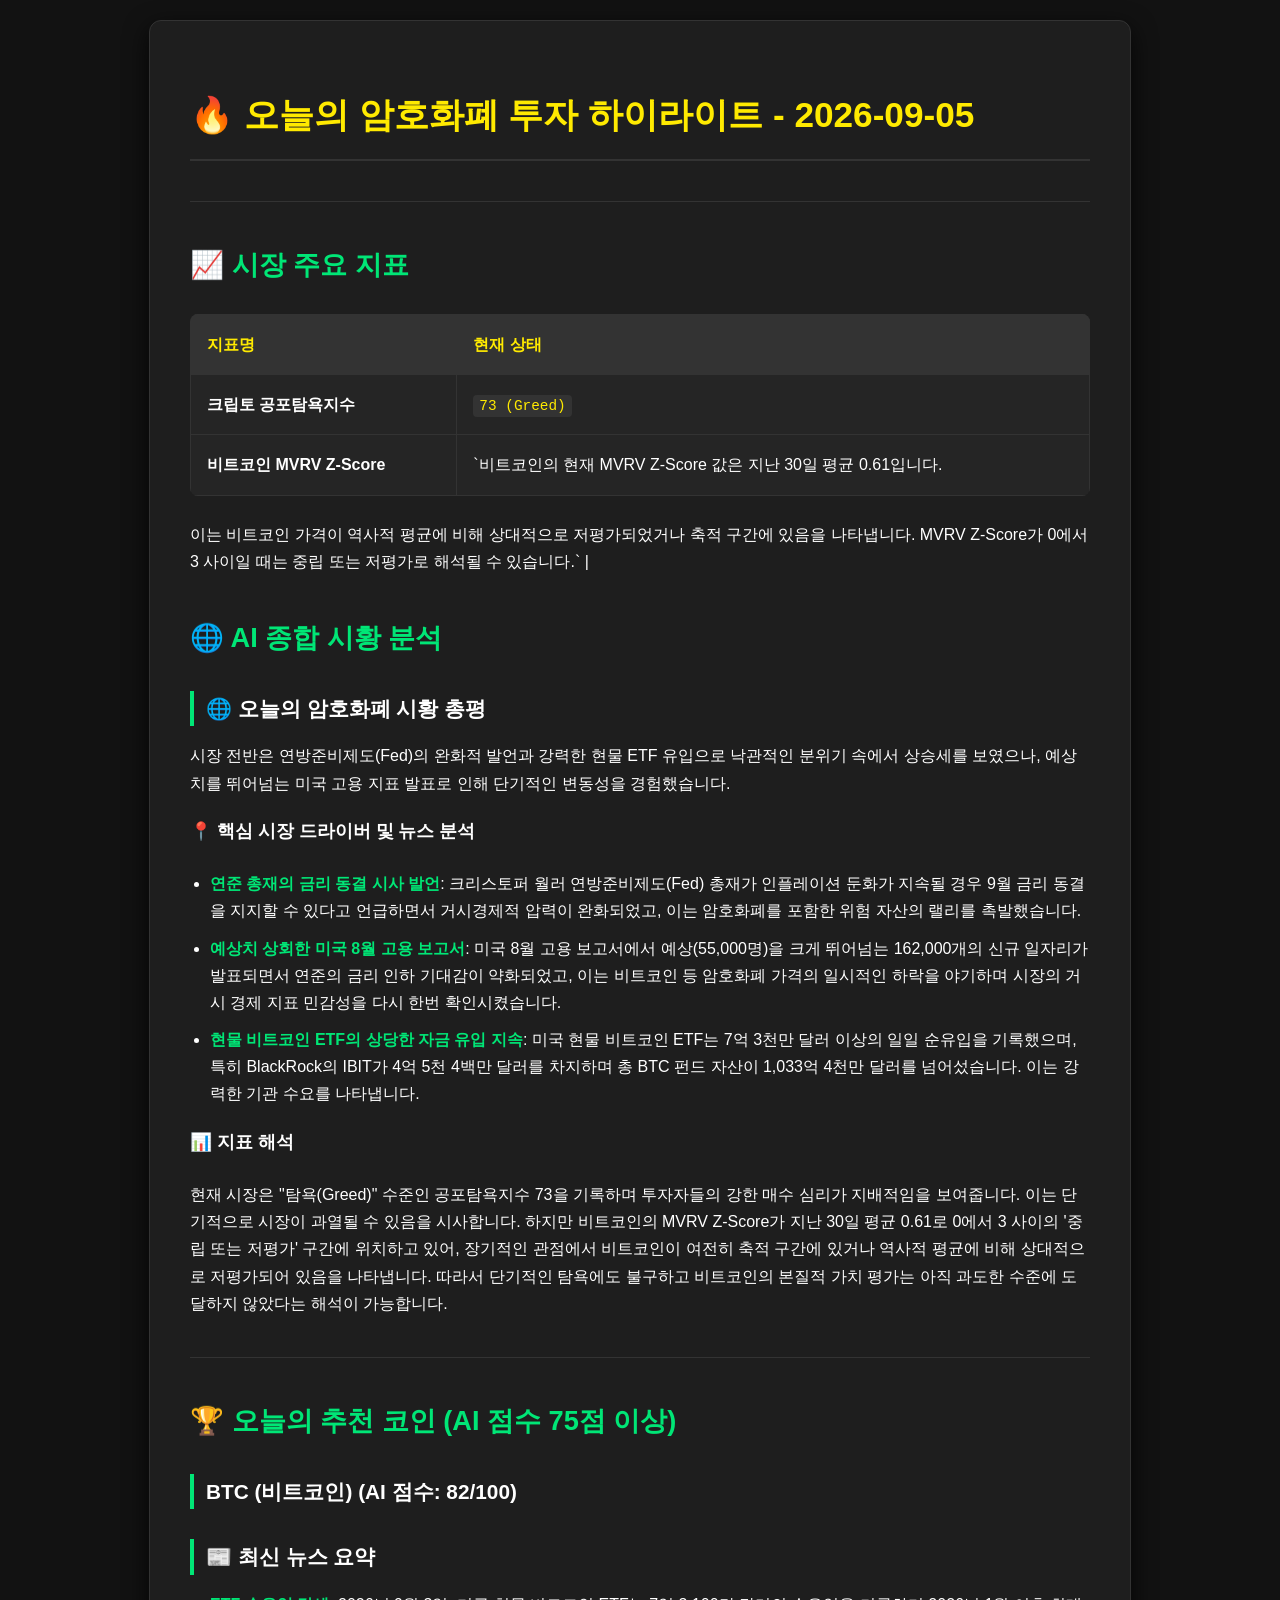
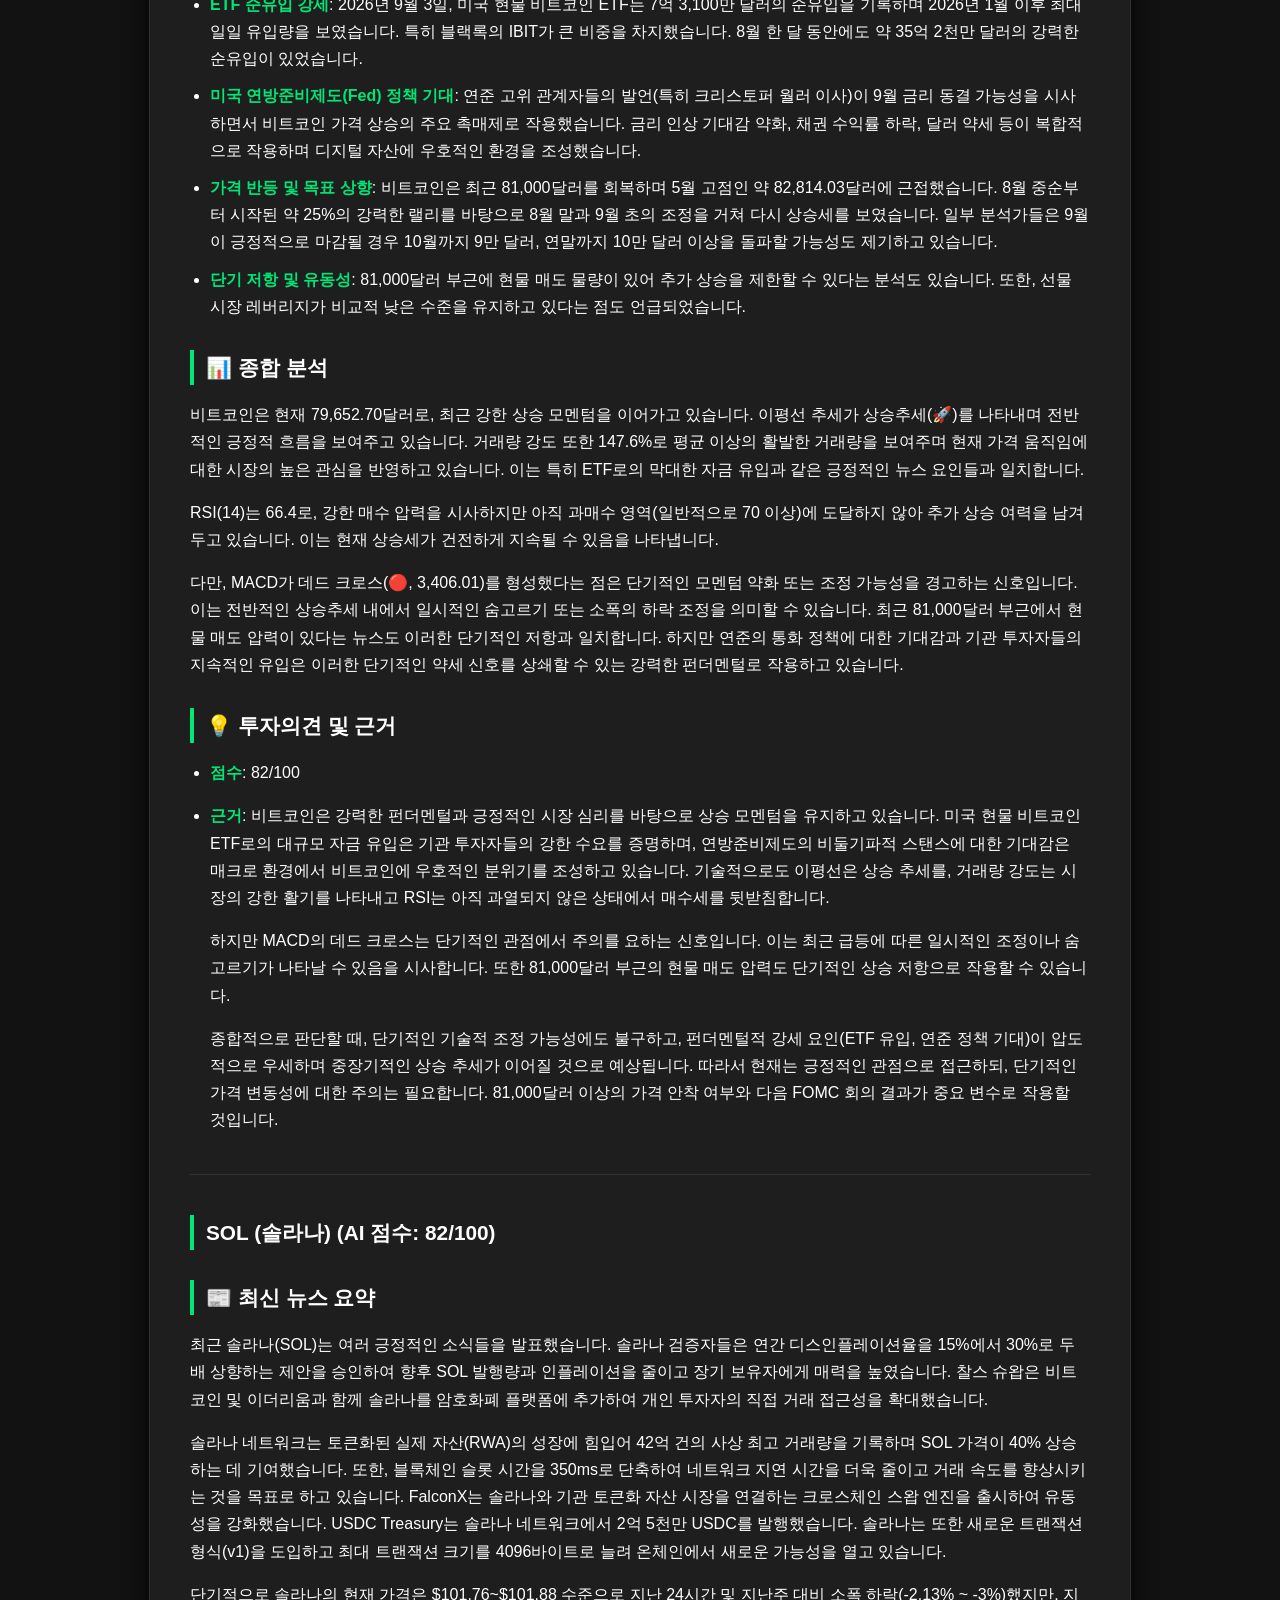
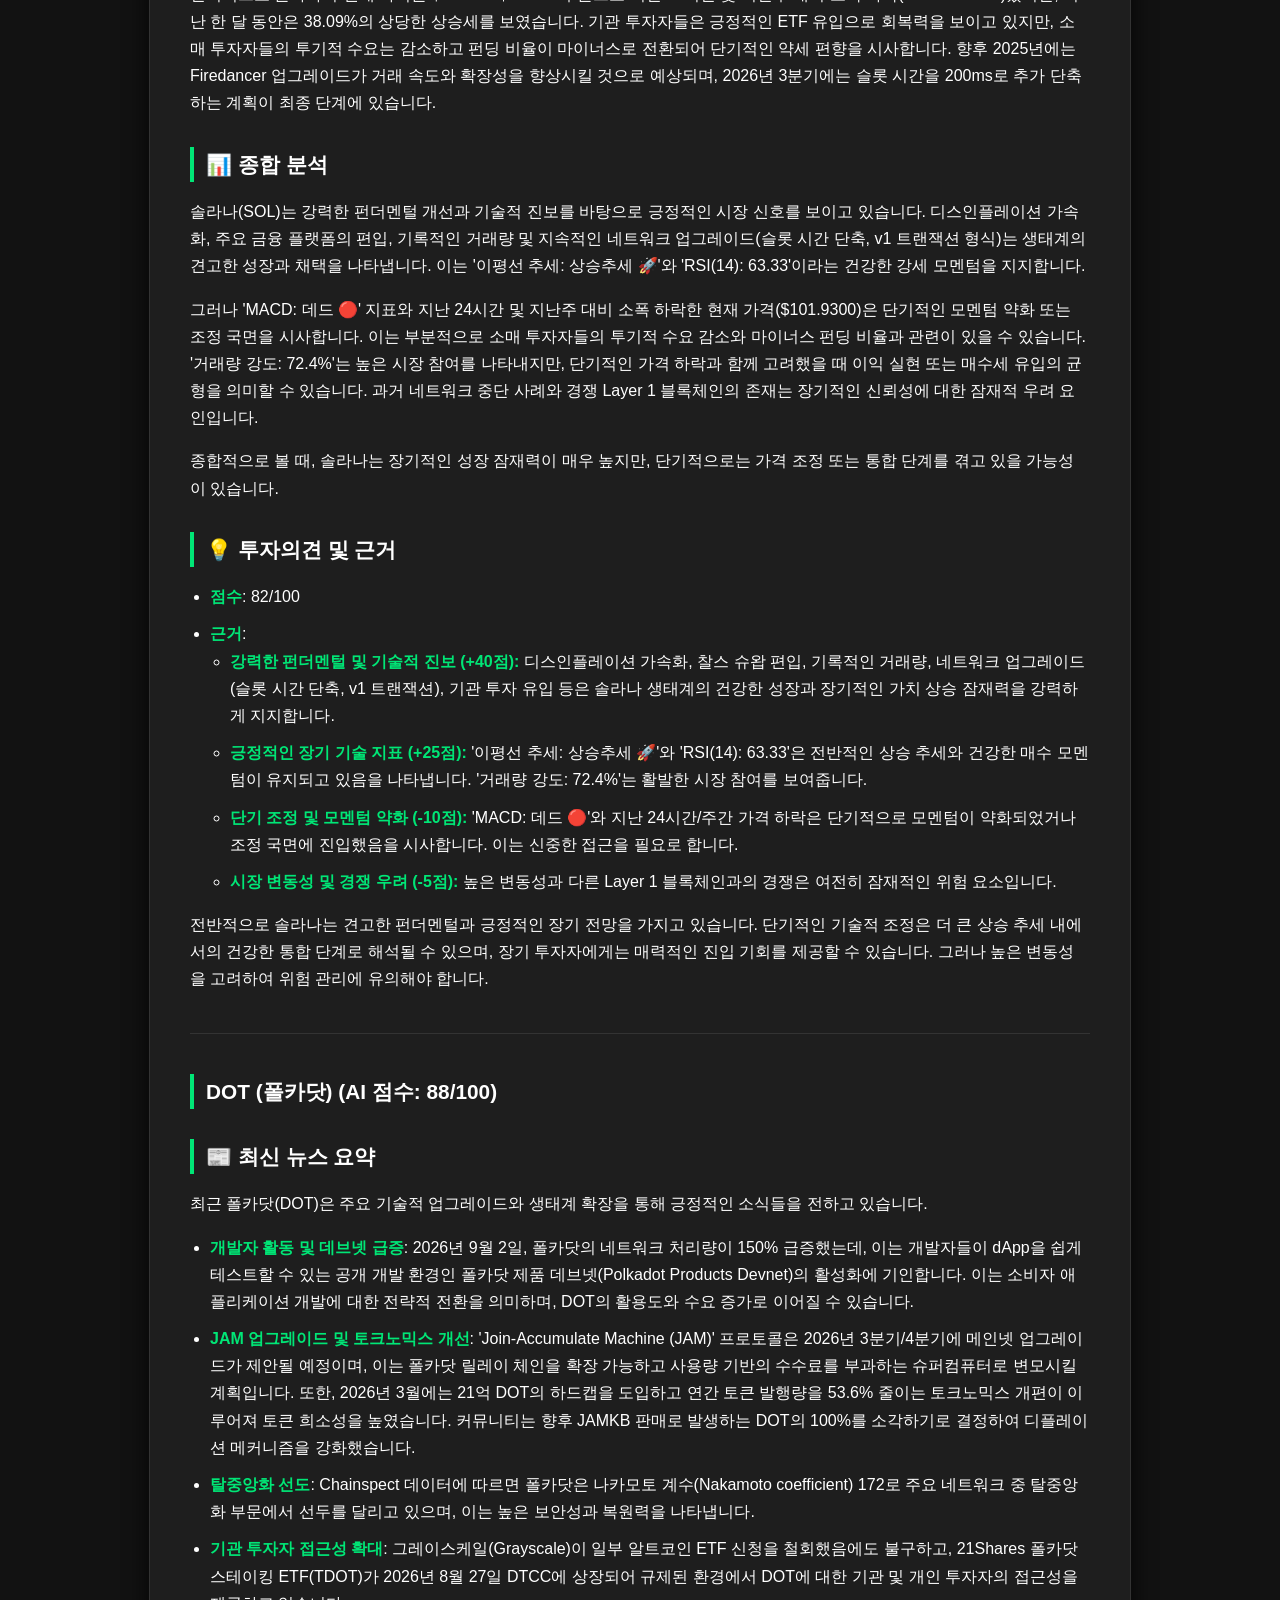
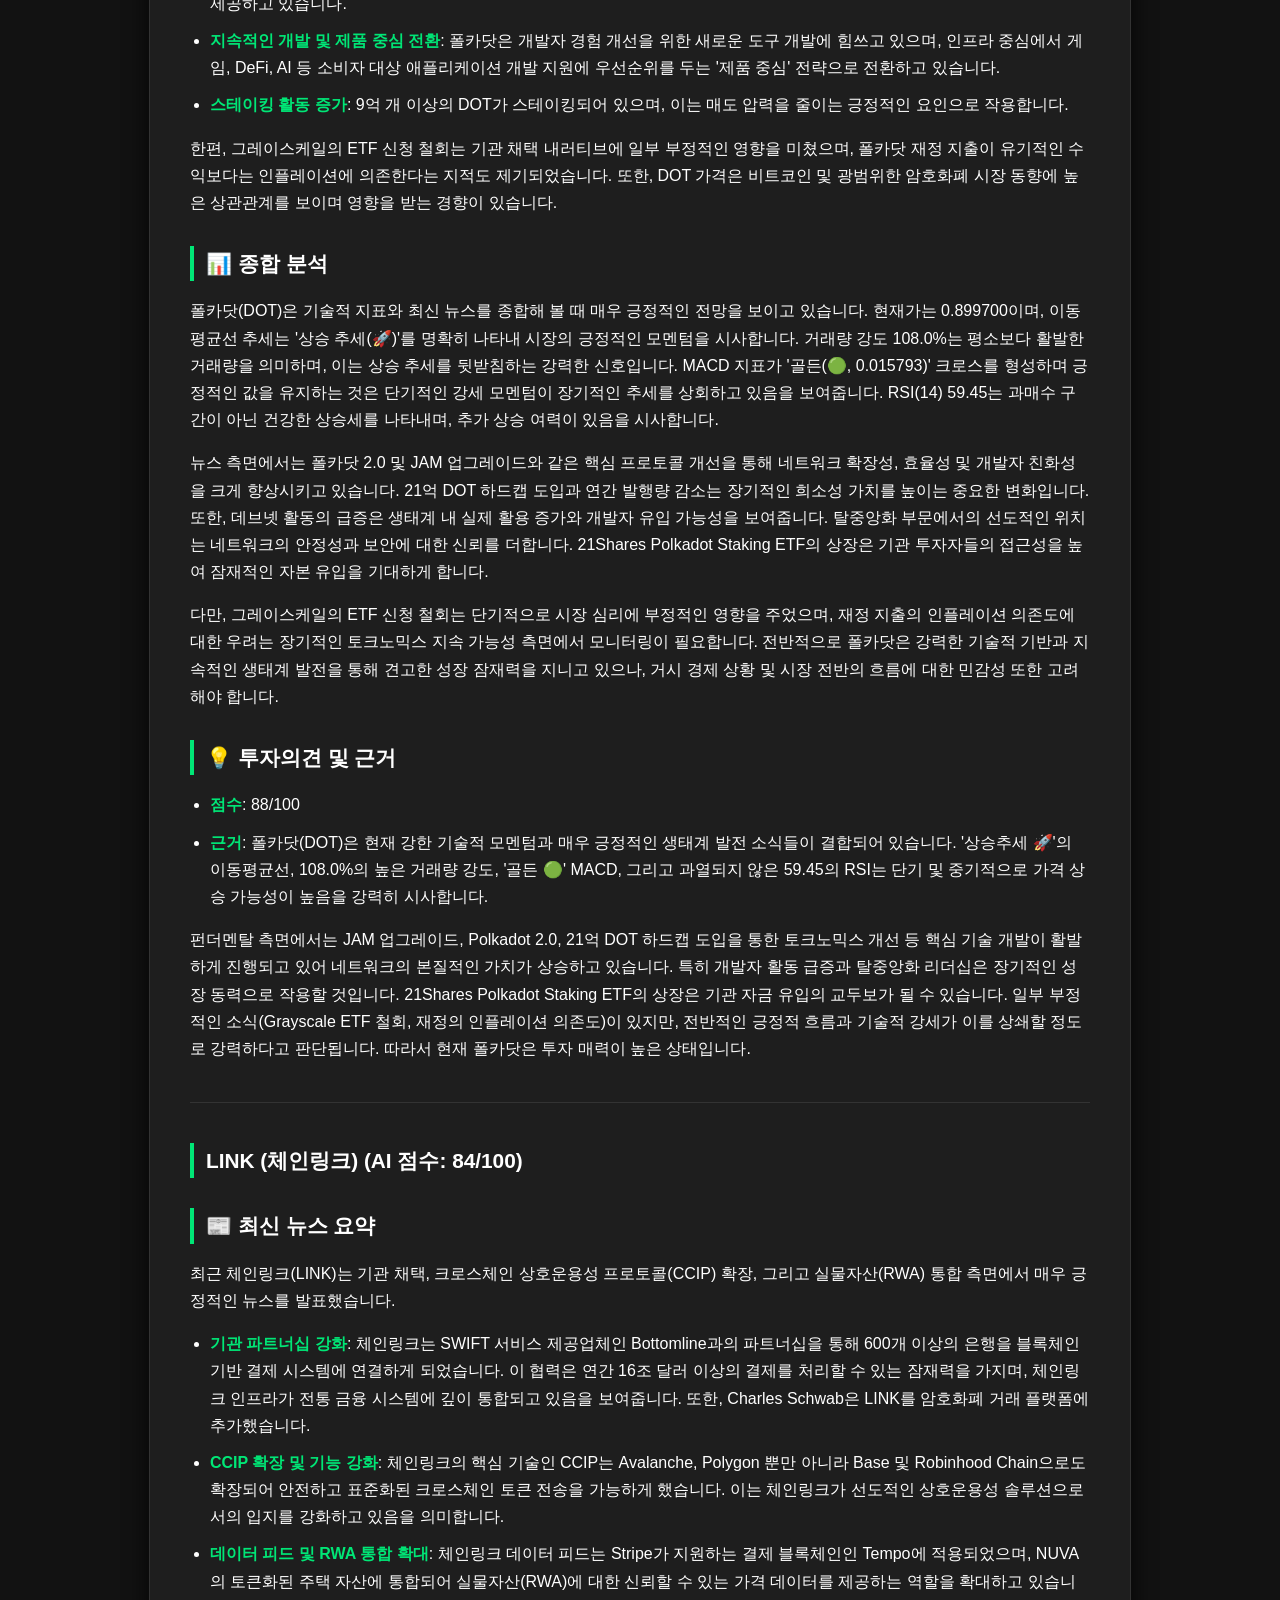
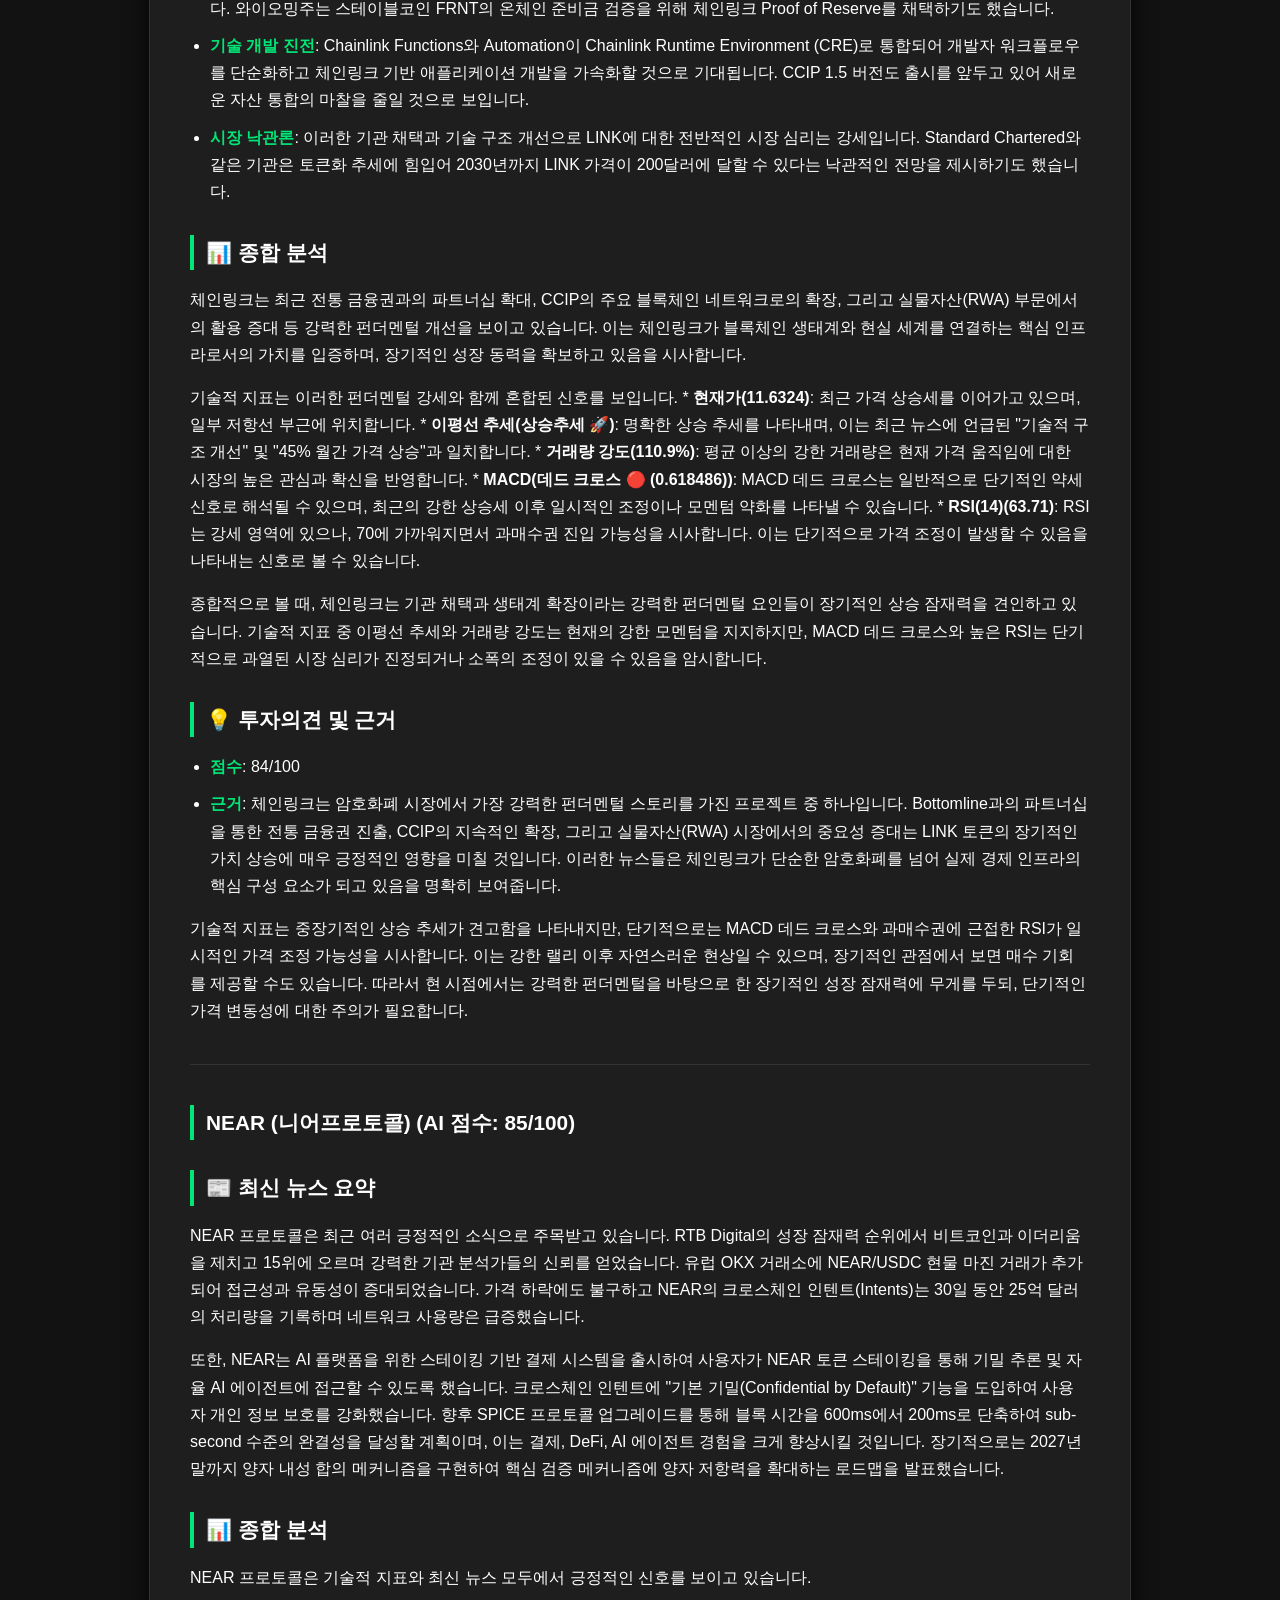
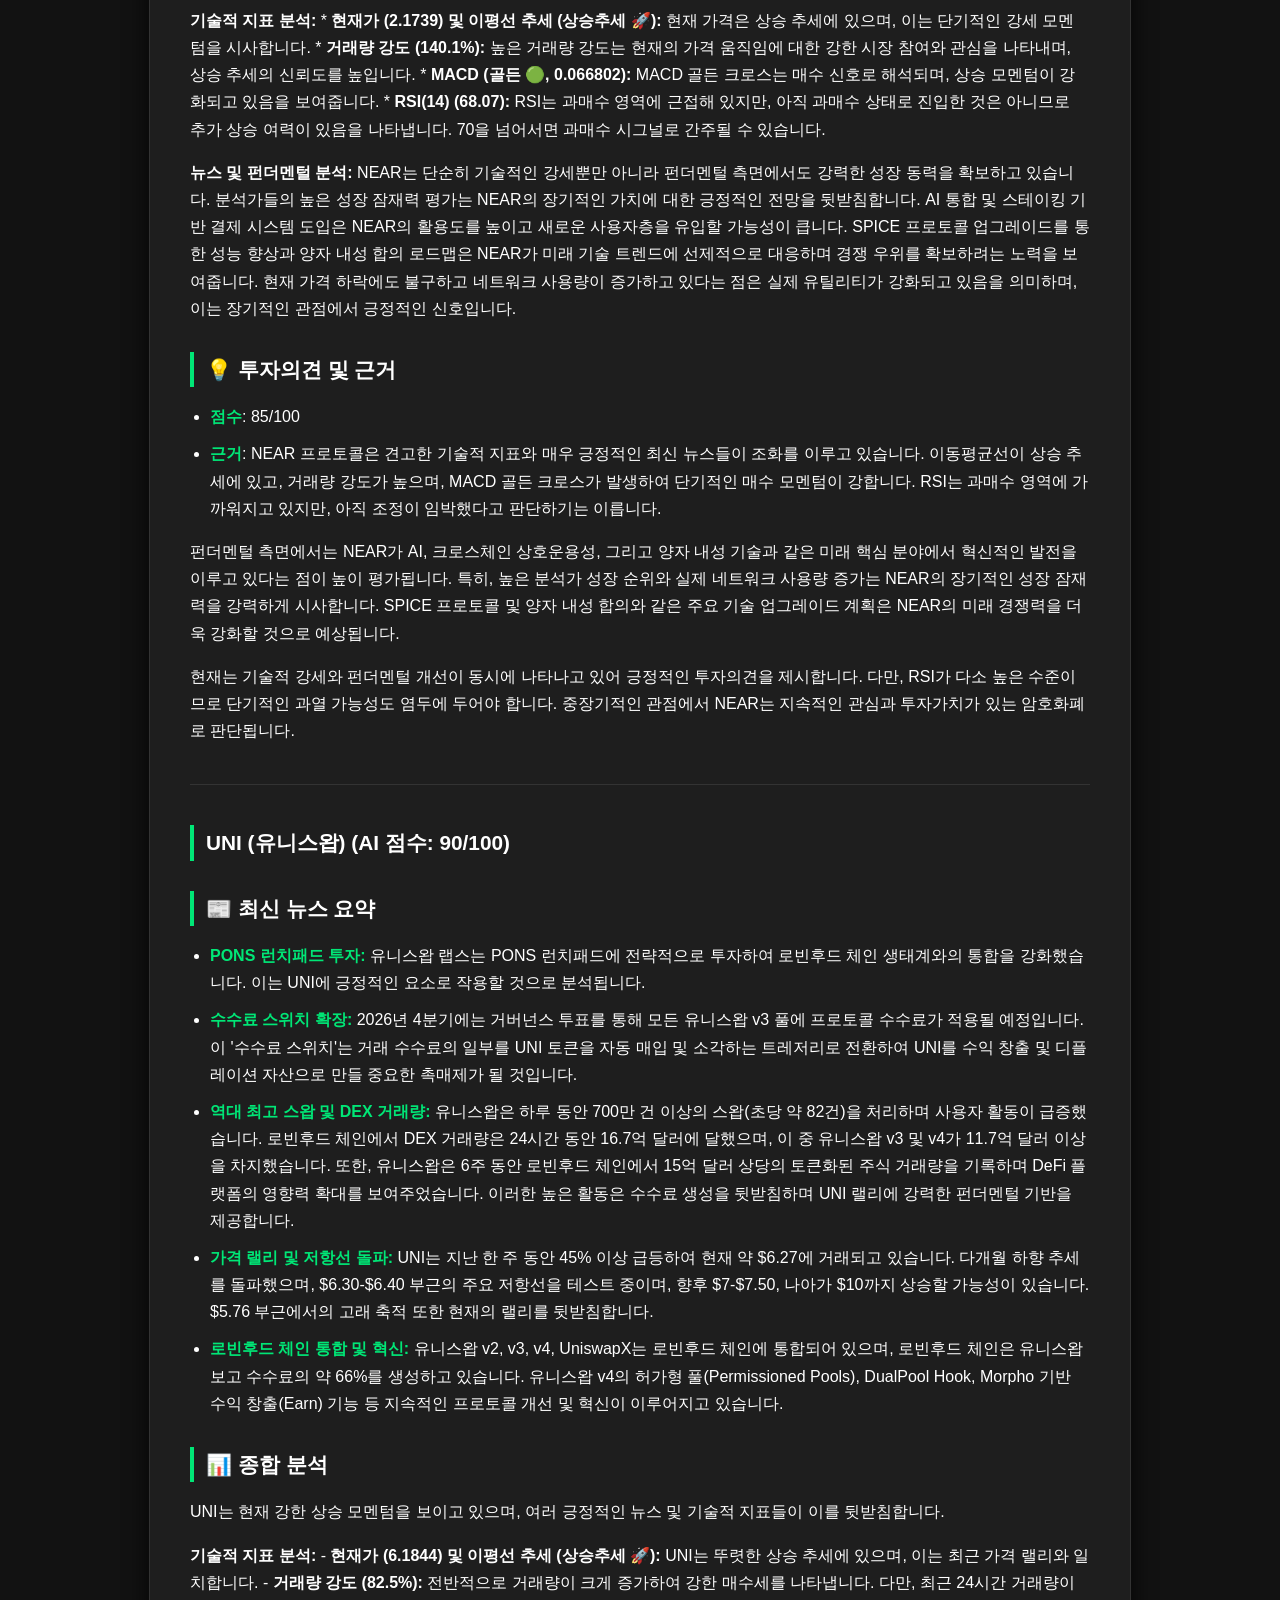
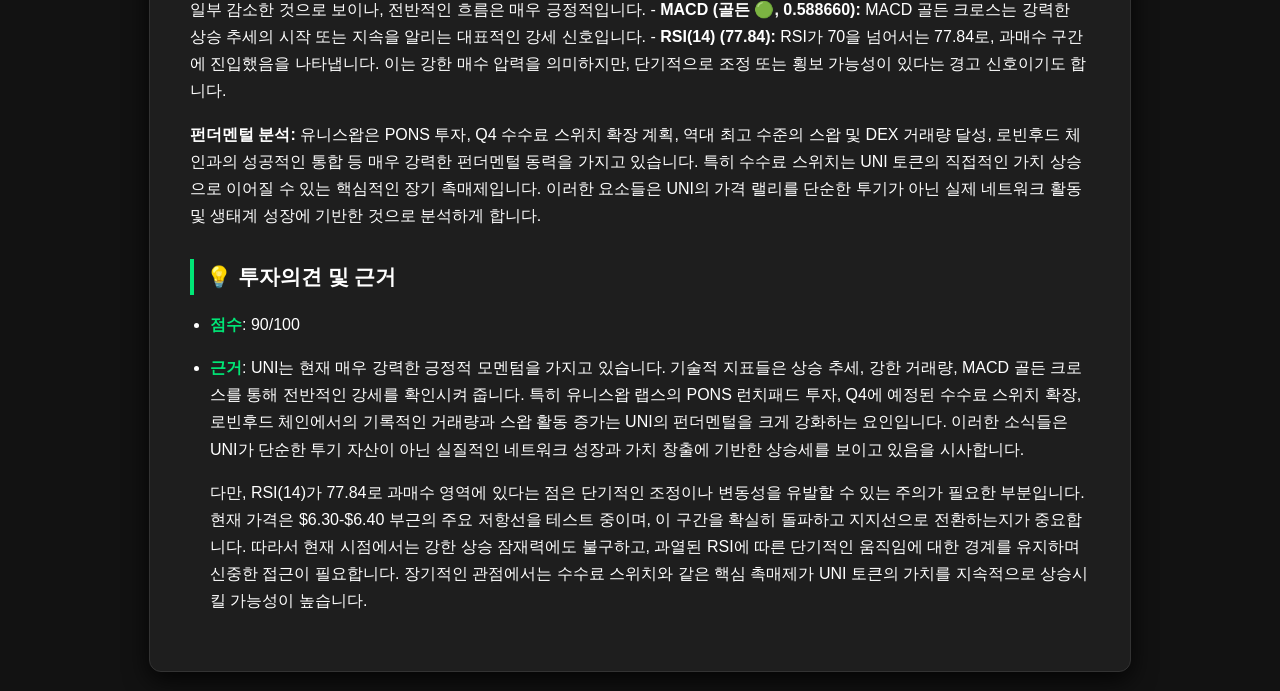
==== commit d28d9fcd: "📝 일일 암호화폐 AI 리포트 및 웹페이지 자동 생성" ====
--- a/index.html
+++ b/index.html
@@ -3,7 +3,7 @@
 <head>
     <meta charset="UTF-8">
     <meta name="viewport" content="width=device-width, initial-scale=1.0">
-    <title>Crypto Report - 2026-09-04</title>
+    <title>Crypto Report - 2026-09-05</title>
     <style>
     @charset "UTF-8";
 /* 가독성 극대화 프리미엄 다크모드 (블루 제거) */
@@ -120,7 +120,7 @@
 </head>
 <body>
     <div class="container">
-        <h1>🔥 오늘의 암호화폐 투자 하이라이트 - 2026-09-04</h1>
+        <h1>🔥 오늘의 암호화폐 투자 하이라이트 - 2026-09-05</h1>
 <hr />
 <h2>📈 시장 주요 지표</h2>
 <table>
@@ -133,207 +133,167 @@
 <tbody>
 <tr>
 <td style="text-align: left;"><strong>크립토 공포탐욕지수</strong></td>
-<td style="text-align: left;"><code>74 (Greed)</code></td>
+<td style="text-align: left;"><code>73 (Greed)</code></td>
 </tr>
 <tr>
 <td style="text-align: left;"><strong>비트코인 MVRV Z-Score</strong></td>
-<td style="text-align: left;">`2026년 8월 31일 기준 비트코인의 MVRV Z-Score 값은 0.87입니다.</td>
+<td style="text-align: left;">`비트코인의 현재 MVRV Z-Score 값은 지난 30일 평균 0.61입니다.</td>
 </tr>
 </tbody>
 </table>
-<p>이 값은 비트코인이 현재 적정 가치(fair value) 범위에 있음을 나타냅니다. MVRV Z-Score는 일반적으로 0 미만일 때 저평가, 5 초과일 때 고평가로 해석됩니다.` |</p>
+<p>이는 비트코인 가격이 역사적 평균에 비해 상대적으로 저평가되었거나 축적 구간에 있음을 나타냅니다. MVRV Z-Score가 0에서 3 사이일 때는 중립 또는 저평가로 해석될 수 있습니다.` |</p>
 <h2>🌐 AI 종합 시황 분석</h2>
 <h3>🌐 오늘의 암호화폐 시황 총평</h3>
-<p>기관 자금 유입과 거시 경제 완화 조짐에 힘입어 시장은 낙관적인 흐름을 유지하고 있으나, 알트코인 약세와 채권 금리 상승 압력으로 인해 주의 깊은 접근이 요구됩니다.</p>
+<p>시장 전반은 연방준비제도(Fed)의 완화적 발언과 강력한 현물 ETF 유입으로 낙관적인 분위기 속에서 상승세를 보였으나, 예상치를 뛰어넘는 미국 고용 지표 발표로 인해 단기적인 변동성을 경험했습니다.</p>
 <h4>📍 핵심 시장 드라이버 및 뉴스 분석</h4>
 <ul>
-<li><strong>비트코인 가격 회복 및 알트코인 상대적 약세</strong>: 지난 24시간 동안 비트코인은 미국 국채 금리 상승세 진정과 달러 약세에 힘입어 8만 달러 선을 회복하며 1억 1천만 원대를 기록했습니다. 일부 기간 동안 7만 8천 달러대에서 횡보하는 모습을 보였지만, 단기적으로 2.5% 상승하며 7만 9천 달러 저항선 돌파를 시도하고 있습니다. 그러나 이더리움, 솔라나, 리플 등 주요 알트코인들은 대체로 약세를 보이며 엇갈린 흐름을 나타냈습니다.</li>
-<li><strong>로빈후드 체인 밈코인 플랫폼 '폰스'의 폭발적 성장</strong>: 로빈후드의 블록체인 네트워크인 '로빈후드 체인'에서 밈코인 발행 플랫폼 '폰스(Pons)'가 지난 24시간 동안 595만 달러의 수수료 수익을 기록하며 암호화폐 프로토콜 중 4위에 올랐습니다. 이는 로빈후드 체인 자체의 일일 수수료 400만 달러와 경쟁 플랫폼의 수익을 크게 웃도는 수치로, 밈코인에 대한 예상치 못한 시장의 관심이 네트워크 성장을 주도하고 있음을 보여줍니다.</li>
-<li><strong>기관 투자자들의 비트코인 집중 및 알트코인 재조정</strong>: 미국의 비트코인 현물 ETF는 하루 만에 순유입으로 전환되며 약 1억 3,730만 달러가 유입되는 등 기관 매수세가 비트코인 가격을 지지하고 있습니다. 한편, 일본의 암호화폐 전문 기업 리믹스포인트는 이더리움, 솔라나, XRP 등 알트코인 매각을 통해 순익을 올리고 도지코인에서는 손실을 기록하며 비트코인에 집중하는 전략적 움직임을 보였습니다.</li>
+<li><strong>연준 총재의 금리 동결 시사 발언</strong>: 크리스토퍼 월러 연방준비제도(Fed) 총재가 인플레이션 둔화가 지속될 경우 9월 금리 동결을 지지할 수 있다고 언급하면서 거시경제적 압력이 완화되었고, 이는 암호화폐를 포함한 위험 자산의 랠리를 촉발했습니다.</li>
+<li><strong>예상치 상회한 미국 8월 고용 보고서</strong>: 미국 8월 고용 보고서에서 예상(55,000명)을 크게 뛰어넘는 162,000개의 신규 일자리가 발표되면서 연준의 금리 인하 기대감이 약화되었고, 이는 비트코인 등 암호화폐 가격의 일시적인 하락을 야기하며 시장의 거시 경제 지표 민감성을 다시 한번 확인시켰습니다.</li>
+<li><strong>현물 비트코인 ETF의 상당한 자금 유입 지속</strong>: 미국 현물 비트코인 ETF는 7억 3천만 달러 이상의 일일 순유입을 기록했으며, 특히 BlackRock의 IBIT가 4억 5천 4백만 달러를 차지하며 총 BTC 펀드 자산이 1,033억 4천만 달러를 넘어섰습니다. 이는 강력한 기관 수요를 나타냅니다.</li>
 </ul>
 <h4>📊 지표 해석</h4>
-<ul>
-<li><strong>공포탐욕지수 (Fear &amp; Greed Index)</strong>: 현재 74를 기록하며 '탐욕(Greed)' 단계에 있습니다. 이는 시장 참여자들이 전반적으로 낙관적인 투자 심리를 가지고 있음을 나타내지만, 과도한 탐욕 단계에서는 시장의 조정 가능성이 높아질 수 있어 주의가 필요합니다.</li>
-<li><strong>비트코인 MVRV Z-Score</strong>: 2026년 8월 31일 기준 0.87을 기록하고 있습니다. 이 값은 비트코인이 현재 적정 가치(fair value) 범위에 있음을 나타내며, 일반적으로 0 미만일 때 저평가, 5 초과일 때 고평가로 해석되므로 현재 가격이 과열되지 않았으며 추가 상승 여력이 있을 수 있다는 긍정적인 신호로 해석됩니다.</li>
-</ul>
+<p>현재 시장은 "탐욕(Greed)" 수준인 공포탐욕지수 73을 기록하며 투자자들의 강한 매수 심리가 지배적임을 보여줍니다. 이는 단기적으로 시장이 과열될 수 있음을 시사합니다. 하지만 비트코인의 MVRV Z-Score가 지난 30일 평균 0.61로 0에서 3 사이의 '중립 또는 저평가' 구간에 위치하고 있어, 장기적인 관점에서 비트코인이 여전히 축적 구간에 있거나 역사적 평균에 비해 상대적으로 저평가되어 있음을 나타냅니다. 따라서 단기적인 탐욕에도 불구하고 비트코인의 본질적 가치 평가는 아직 과도한 수준에 도달하지 않았다는 해석이 가능합니다.</p>
 <hr />
 <h2>🏆 오늘의 추천 코인 (AI 점수 75점 이상)</h2>
-<h3>BTC (비트코인) (AI 점수: <strong>80/100</strong>)</h3>
-<h3>📰 최신 뉴스 요약</h3>
-<p>최근 비트코인(BTC)은 여러 긍정적인 요인과 함께 상승세를 보이고 있습니다. 2026년 9월 초, 비트코인과 금의 90일 상관관계가 0.86으로 6년 최고치를 기록하며 기관 투자자들이 비트코인을 안전자산으로 인식하고 있음을 시사합니다. 동시에 S&amp;P 500과의 상관관계는 0.18로 하락하여 전통 주식 시장과의 디커플링 현상을 보였습니다.</p>
-<p>기관 수요는 계속 강세를 보이며, 현물 비트코인 ETF는 8월에 2억 1,700만 달러의 순유입을 기록했습니다. 마이클 세일러의 스트래티지(Strategy)를 포함한 여러 기관이 비트코인 매수를 재개했습니다.</p>
-<p>거시 경제적 측면에서는 미국 연방준비제도(Fed)의 금리 정책이 중요한 영향을 미쳤습니다. 매파적 발언으로 잠시 주춤했던 비트코인 가격은 9월 3일(현지시간) 크리스토퍼 월러 연준 이사가 인플레이션 완화 시 금리 동결을 지지할 의향이 있다고 밝히면서 다시 81,000달러를 돌파했습니다. 이는 약 3개월 반 만에 81,000달러 선을 넘은 것으로, 8월에 24-28%의 강력한 랠리를 기록한 이후의 움직임입니다.</p>
-<p>그러나 상승세 속에서 주의해야 할 신호도 감지됩니다. 일일 RSI(14)가 73.21을 기록하며 과매수 상태를 나타내고 있으며, 15분 MACD는 단기적으로는 하락 전환하여 모멘텀이 약화될 수 있음을 시사합니다. 또한, 바이낸스 내 비트코인 보유량이 2026년 최고치를 기록하여 잠재적인 매도 압력 가능성도 존재합니다. 예측 시장 데이터에 따르면 2026년 9월까지 비트코인이 77,500달러에 도달할 확률은 100%이며, 연말까지 90,000달러에 도달할 확률은 46.5%로 나타났습니다.</p>
-<h3>📊 종합 분석</h3>
-<p>제시된 기술적 지표와 최신 뉴스를 종합적으로 분석해 볼 때, 비트코인은 강력한 상승 추세 속에 단기적인 과열 신호가 혼재된 상황으로 판단됩니다.</p>
-<p><strong>긍정적 요인:</strong>
-*   <strong>상승 추세 및 강한 거래량:</strong> 이평선 추세는 명확한 '상승추세 🚀'를 보이고 있으며, 거래량 강도는 135.6%로 평균 대비 높은 거래량을 기록하여 현재 가격 상승이 강력한 매수세에 의해 뒷받침되고 있음을 나타냅니다.
-*   <strong>MACD 골든 크로스:</strong> MACD가 '골든 🟢 (3,485.09)'를 기록한 것은 중장기적인 상승 모멘텀이 형성되었음을 의미하는 강력한 강세 신호입니다.
-*   <strong>기관 투자자의 관심 증가:</strong> 비트코인과 금의 높은 상관관계 및 현물 ETF로의 지속적인 자금 유입은 비트코인이 기관 투자자들에게 중요한 자산으로 자리매김하고 있음을 보여줍니다.
-*   <strong>긍정적인 거시 경제 신호:</strong> 연준 이사의 금리 동결 가능성 시사 발언은 시장의 불확실성을 완화하고 위험 자산에 대한 투자 심리를 개선하는 데 기여했습니다.</p>
-<p><strong>주의해야 할 요인:</strong>
-*   <strong>RSI 과매수:</strong> RSI(14)가 72.94로 과매수 구간에 진입한 것은 단기적으로 가격 조정이나 횡보 가능성이 있음을 경고합니다. 이는 최신 뉴스에서도 과매수 경고가 포착되고 있다는 내용과 일치합니다.
-*   <strong>단기 모멘텀 약화 조짐:</strong> 15분 MACD가 하락 전환했다는 뉴스 내용은 단기적인 상승 탄력이 둔화될 수 있음을 시사합니다.
-*   <strong>주요 저항선과 변동성:</strong> 비트코인이 81,000달러를 돌파했지만, 82,000달러 이상의 저항선을 확실히 돌파해야 강한 상승세가 이어질 것이라는 분석도 있습니다.</p>
-<p>종합적으로 볼 때, 비트코인은 견고한 펀더멘털과 기관 수요를 바탕으로 상승 추세를 유지하고 있으나, 단기적인 과열 신호에 대한 경계는 필요해 보입니다.</p>
-<h3>💡 투자의견 및 근거</h3>
-<ul>
-<li><strong>점수</strong>: 80/100</li>
-<li><strong>근거</strong>: 비트코인은 현재 강력한 상승 추세에 있으며, 이평선 추세가 '상승추세 🚀'이고 MACD는 '골든 🟢'을 기록하며 중장기적인 매수 강세를 나타내고 있습니다. 또한, 거래량 강도 135.6%는 현재 가격 상승을 뒷받침하는 충분한 매수 압력을 시사합니다. 이러한 기술적 강세는 기관 투자자들의 비트코인 현물 ETF로의 지속적인 자금 유입과 금과의 높은 상관관계로 인해 비트코인이 안전자산으로서의 지위를 강화하고 있다는 최신 뉴스를 통해 더욱 확증됩니다.</li>
-</ul>
-<p>다만, RSI(14)가 72.94로 과매수 구간에 진입한 점은 단기적인 가격 조정 또는 숨 고르기가 발생할 가능성을 내포합니다. 또한, 15분 MACD의 단기 하락 전환은 상승 모멘텀의 일시적인 둔화를 나타낼 수 있습니다. 그러나 이러한 단기적인 조정 가능성은 전반적인 강세 추세를 뒤집을 만한 수준은 아니며, 오히려 건전한 가격 조정을 통해 추가 상승을 위한 기반을 다지는 기회가 될 수 있습니다.</p>
-<p>따라서, 비트코인은 여전히 매력적인 투자처로 판단되나, 단기적인 변동성에 대비하여 보수적인 접근을 병행하는 것이 바람직합니다. 장기적인 관점에서는 기관 수요와 거시 경제적 요인(금리 동결 기대감 등)이 긍정적으로 작용할 것으로 예상됩니다.</p>
-<hr />
-<h3>SOL (솔라나) (AI 점수: <strong>95/100</strong>)</h3>
-<h3>📰 최신 뉴스 요약</h3>
-<p>솔라나(SOL)는 최근 매우 긍정적인 소식들과 함께 강세를 보이고 있습니다. 특히 기관 자금 유입이 두드러지는데, 2025년 10월 출시된 미국 솔라나 현물 ETF는 누적 순유입액 약 13.4억 달러를 기록했습니다. 이러한 기관의 관심은 솔라나가 10개월간의 하락세를 딛고 8월 한 달 동안 약 46% 상승하는 데 크게 기여했습니다.</p>
-<p>네트워크 활동 또한 활발하여, 솔라나의 온체인 활동은 급증했으며 거래 수수료 수익이 3개월 만에 80% 이상 증가했습니다. 비투표 거래 건수도 사상 최고치를 기록했습니다. 또한, 솔라나의 연간 인플레이션 감소율을 두 배로 높이는 'SGP-0002' 제안이 통과되어 향후 6년간 약 1,890만 SOL의 신규 공급이 줄어들 것으로 예상됩니다.</p>
-<p>기술적 발전도 지속되고 있습니다. 솔라나는 초당 100만 건의 결제를 지원하는 결제 채널을 도입했으며, 거래 확정 속도를 높이기 위한 슬롯 시간 단축(400ms에서 350ms로, 그리고 200ms로 추가 단축 예정)을 진행하고 있습니다. 구글 클라우드와의 협력을 통한 Pay.sh 출시 및 솔라나 개발자 플랫폼 런칭 등 생태계 확장도 활발합니다. 최근 Pump.fun 소송에서 솔라나 랩스 및 재단에 대한 청구가 기각되며 법적 불확실성도 일부 해소되었습니다.</p>
-<p>다만, 100달러 돌파 후 금리 인상 우려와 중동 긴장 고조와 같은 거시경제적 요인으로 인해 단기적으로 숨 고르기 장세가 나타나기도 했습니다.</p>
-<h3>📊 종합 분석</h3>
-<p>솔라나는 강력한 기술적 지표와 펀더멘털 개선을 동시에 보여주며 매우 긍정적인 모멘텀을 형성하고 있습니다. 현재가 103.9300은 최근의 상승 흐름을 잘 반영하고 있으며, 이평선 추세가 상승추세이고 거래량 강도가 77.5%에 달하는 것은 현재 가격 상승이 강한 매수세에 의해 뒷받침되고 있음을 시사합니다. [자료 없음] MACD 골든 크로스 발생은 전형적인 강세 신호이며, RSI(14) 67.2는 과매수 영역에 근접하고 있지만 아직 진입하지 않아 추가 상승 여력이 있음을 나타냅니다. [자료 없음]</p>
-<p>뉴스 측면에서는 기관 투자자들의 지속적인 자금 유입, 네트워크 활동의 폭발적인 증가, 그리고 공급량 감소를 목표로 하는 거버넌스 제안 통과가 솔라나의 장기적인 가치 상승에 대한 기대를 높이고 있습니다. 특히 슬롯 시간 단축과 같은 기술 개선은 솔라나 네트워크의 효율성과 확장성을 더욱 강화할 것입니다. 일부 거시경제적 우려와 단기적인 가격 조정은 있지만, 이는 시장 전반의 요인이며 솔라나 자체의 펀더멘털에는 큰 영향을 미치지 않는 것으로 판단됩니다.</p>
-<h3>💡 투자의견 및 근거</h3>
-<ul>
-<li><strong>점수</strong>: 95/100</li>
-<li><strong>근거</strong>: 솔라나는 기술적 및 펀더멘털 측면에서 모두 매우 강력한 상승 모멘텀을 보이고 있습니다.<ul>
-<li><strong>강력한 기술적 지표</strong>: 상승추세의 이동평균선, 77.5%에 달하는 높은 거래량 강도, MACD 골든 크로스, 그리고 과매수에 아직 진입하지 않은 RSI는 현재의 상승세가 견고함을 뒷받침합니다. [자료 없음]</li>
-<li><strong>기관 투자자의 관심 증가</strong>: 미국 솔라나 현물 ETF로의 대규모 자금 유입은 기관 투자자들이 솔라나의 장기적인 잠재력을 긍정적으로 평가하고 있음을 명확하게 보여줍니다.</li>
-<li><strong>혁신적인 생태계 성장 및 네트워크 확장</strong>: 결제 채널 도입, 슬롯 시간 단축, 구글 클라우드와의 협력 등은 솔라나의 기술적 우위와 활용도를 지속적으로 높이고 있습니다.</li>
-<li><strong>공급량 감소를 통한 가치 상승 기대</strong>: 'SGP-0002' 제안 통과는 솔라나의 인플레이션율을 낮춰 희소성을 높이고 장기적인 가치 상승에 긍정적인 영향을 미칠 것입니다.</li>
-<li><strong>활발한 온체인 활동</strong>: 거래 수수료 수익 및 비투표 거래 건수의 급증은 솔라나 네트워크의 실제 사용량이 증가하고 있음을 나타내며, 이는 생태계의 건강성을 반영합니다.</li>
-</ul>
+<h3>BTC (비트코인) (AI 점수: <strong>82/100</strong>)</h3>
+<h3>📰 최신 뉴스 요약</h3>
+<ul>
+<li><strong>ETF 순유입 강세</strong>: 2026년 9월 3일, 미국 현물 비트코인 ETF는 7억 3,100만 달러의 순유입을 기록하며 2026년 1월 이후 최대 일일 유입량을 보였습니다. 특히 블랙록의 IBIT가 큰 비중을 차지했습니다. 8월 한 달 동안에도 약 35억 2천만 달러의 강력한 순유입이 있었습니다.</li>
+<li><strong>미국 연방준비제도(Fed) 정책 기대</strong>: 연준 고위 관계자들의 발언(특히 크리스토퍼 월러 이사)이 9월 금리 동결 가능성을 시사하면서 비트코인 가격 상승의 주요 촉매제로 작용했습니다. 금리 인상 기대감 약화, 채권 수익률 하락, 달러 약세 등이 복합적으로 작용하며 디지털 자산에 우호적인 환경을 조성했습니다.</li>
+<li><strong>가격 반등 및 목표 상향</strong>: 비트코인은 최근 81,000달러를 회복하며 5월 고점인 약 82,814.03달러에 근접했습니다. 8월 중순부터 시작된 약 25%의 강력한 랠리를 바탕으로 8월 말과 9월 초의 조정을 거쳐 다시 상승세를 보였습니다. 일부 분석가들은 9월이 긍정적으로 마감될 경우 10월까지 9만 달러, 연말까지 10만 달러 이상을 돌파할 가능성도 제기하고 있습니다.</li>
+<li><strong>단기 저항 및 유동성</strong>: 81,000달러 부근에 현물 매도 물량이 있어 추가 상승을 제한할 수 있다는 분석도 있습니다. 또한, 선물 시장 레버리지가 비교적 낮은 수준을 유지하고 있다는 점도 언급되었습니다.</li>
+</ul>
+<h3>📊 종합 분석</h3>
+<p>비트코인은 현재 79,652.70달러로, 최근 강한 상승 모멘텀을 이어가고 있습니다. 이평선 추세가 상승추세(🚀)를 나타내며 전반적인 긍정적 흐름을 보여주고 있습니다. 거래량 강도 또한 147.6%로 평균 이상의 활발한 거래량을 보여주며 현재 가격 움직임에 대한 시장의 높은 관심을 반영하고 있습니다. 이는 특히 ETF로의 막대한 자금 유입과 같은 긍정적인 뉴스 요인들과 일치합니다.</p>
+<p>RSI(14)는 66.4로, 강한 매수 압력을 시사하지만 아직 과매수 영역(일반적으로 70 이상)에 도달하지 않아 추가 상승 여력을 남겨두고 있습니다. 이는 현재 상승세가 건전하게 지속될 수 있음을 나타냅니다.</p>
+<p>다만, MACD가 데드 크로스(🔴, 3,406.01)를 형성했다는 점은 단기적인 모멘텀 약화 또는 조정 가능성을 경고하는 신호입니다. 이는 전반적인 상승추세 내에서 일시적인 숨고르기 또는 소폭의 하락 조정을 의미할 수 있습니다. 최근 81,000달러 부근에서 현물 매도 압력이 있다는 뉴스도 이러한 단기적인 저항과 일치합니다. 하지만 연준의 통화 정책에 대한 기대감과 기관 투자자들의 지속적인 유입은 이러한 단기적인 약세 신호를 상쇄할 수 있는 강력한 펀더멘털로 작용하고 있습니다.</p>
+<h3>💡 투자의견 및 근거</h3>
+<ul>
+<li><strong>점수</strong>: 82/100</li>
+<li>
+<p><strong>근거</strong>: 비트코인은 강력한 펀더멘털과 긍정적인 시장 심리를 바탕으로 상승 모멘텀을 유지하고 있습니다. 미국 현물 비트코인 ETF로의 대규모 자금 유입은 기관 투자자들의 강한 수요를 증명하며, 연방준비제도의 비둘기파적 스탠스에 대한 기대감은 매크로 환경에서 비트코인에 우호적인 분위기를 조성하고 있습니다. 기술적으로도 이평선은 상승 추세를, 거래량 강도는 시장의 강한 활기를 나타내고 RSI는 아직 과열되지 않은 상태에서 매수세를 뒷받침합니다.</p>
+<p>하지만 MACD의 데드 크로스는 단기적인 관점에서 주의를 요하는 신호입니다. 이는 최근 급등에 따른 일시적인 조정이나 숨고르기가 나타날 수 있음을 시사합니다. 또한 81,000달러 부근의 현물 매도 압력도 단기적인 상승 저항으로 작용할 수 있습니다.</p>
+<p>종합적으로 판단할 때, 단기적인 기술적 조정 가능성에도 불구하고, 펀더멘털적 강세 요인(ETF 유입, 연준 정책 기대)이 압도적으로 우세하며 중장기적인 상승 추세가 이어질 것으로 예상됩니다. 따라서 현재는 긍정적인 관점으로 접근하되, 단기적인 가격 변동성에 대한 주의는 필요합니다. 81,000달러 이상의 가격 안착 여부와 다음 FOMC 회의 결과가 중요 변수로 작용할 것입니다.</p>
 </li>
 </ul>
-<p>현재 거시경제적 불확실성이 존재하나, 솔라나의 견고한 펀더멘털과 활발한 생태계 확장, 기관 투자자들의 지속적인 관심은 이러한 단기적인 변동성을 상쇄하고 장기적으로 긍정적인 가격 흐름을 이어갈 가능성이 높습니다.</p>
-<hr />
-<h3>ADA (에이다) (AI 점수: <strong>85/100</strong>)</h3>
-<h3>📰 최신 뉴스 요약</h3>
-<p>카르다노(ADA)는 2026년 9월 초 여러 긍정적인 소식으로 시장의 주목을 받고 있습니다. 9월 3일에는 TD 시퀀셜(TD Sequential) 매수 신호가 발생했는데, 이는 과거에 ADA 가격의 상당한 반등을 이끌었던 기술적 지표입니다. 또한, 8월 24일에는 소니 계열의 일본 암호화폐 거래소인 S.BLOX에 ADA가 상장되어 일본 소매 투자자들에게 규제된 엔화 접근성을 제공하며, 이는 카르다노에게 중요한 "유통 승리"로 평가됩니다. 9월 1일에는 카르다노의 헌법 위원회 투표가 통과되어 거버넌스 불확실성을 해소하고 네트워크의 거버넌스 프레임워크를 강화했습니다.</p>
-<p>기술적 측면 외에도, Input Output Group은 9월 2일에 Daedalus 11.3.0 업그레이드를 출시하여 DRep 디렉토리와 새로운 위임 도구를 도입함으로써 카르다노 거버넌스를 단순화하고 분산화를 개선했습니다. 미래의 주요 촉매제로는 카르다노의 확장성 업그레이드인 Ouroboros Leios가 있으며, 4분기까지 트랜잭션 용량을 6배 증가시키는 것을 목표로 합니다. 또한, 카르다노가 Blockforce의 공급망 추적 플랫폼에서 공개 증명 계층으로 활용되어 50만 개 이상의 공급망 기록이 온체인에 기록되었다는 소식도 전해지며 "실제 사용 사례" 내러티브를 강화하고 있습니다. 최근 ADA의 가격 상승은 비트코인 주도의 광범위한 시장 랠리, 숏 스퀴즈, 알트코인 순환과 같은 거시적 요인에도 영향을 받았습니다. 현재 ADA는 0.20달러의 주요 저항선을 돌파했지만, 0.23달러에서 0.24달러 사이의 다음 저항선에 근접하고 있습니다.</p>
-<h3>📊 종합 분석</h3>
-<p>제시된 기술적 지표와 최신 뉴스를 종합적으로 분석한 결과, ADA는 전반적으로 상승 모멘텀을 형성하고 있는 것으로 판단됩니다.</p>
-<ul>
-<li>
-<p><strong>현재가(0.221200) 및 이평선 추세(상승추세 🚀):</strong> 현재 가격은 0.20달러의 주요 저항선을 상회하며, 이평선 추세가 상승세라는 점은 긍정적인 신호입니다. 뉴스에서도 ADA가 50일 및 200일 이동평균선 위에 위치하고 있다는 점이 확인되어, 강한 상승 추세에 대한 기술적 지지를 받고 있습니다.</p>
+<hr />
+<h3>SOL (솔라나) (AI 점수: <strong>82/100</strong>)</h3>
+<h3>📰 최신 뉴스 요약</h3>
+<p>최근 솔라나(SOL)는 여러 긍정적인 소식들을 발표했습니다. 솔라나 검증자들은 연간 디스인플레이션율을 15%에서 30%로 두 배 상향하는 제안을 승인하여 향후 SOL 발행량과 인플레이션을 줄이고 장기 보유자에게 매력을 높였습니다. 찰스 슈왑은 비트코인 및 이더리움과 함께 솔라나를 암호화폐 플랫폼에 추가하여 개인 투자자의 직접 거래 접근성을 확대했습니다.</p>
+<p>솔라나 네트워크는 토큰화된 실제 자산(RWA)의 성장에 힘입어 42억 건의 사상 최고 거래량을 기록하며 SOL 가격이 40% 상승하는 데 기여했습니다. 또한, 블록체인 슬롯 시간을 350ms로 단축하여 네트워크 지연 시간을 더욱 줄이고 거래 속도를 향상시키는 것을 목표로 하고 있습니다. FalconX는 솔라나와 기관 토큰화 자산 시장을 연결하는 크로스체인 스왑 엔진을 출시하여 유동성을 강화했습니다. USDC Treasury는 솔라나 네트워크에서 2억 5천만 USDC를 발행했습니다. 솔라나는 또한 새로운 트랜잭션 형식(v1)을 도입하고 최대 트랜잭션 크기를 4096바이트로 늘려 온체인에서 새로운 가능성을 열고 있습니다.</p>
+<p>단기적으로 솔라나의 현재 가격은 $101.76~$101.88 수준으로 지난 24시간 및 지난주 대비 소폭 하락(-2.13% ~ -3%)했지만, 지난 한 달 동안은 38.09%의 상당한 상승세를 보였습니다. 기관 투자자들은 긍정적인 ETF 유입으로 회복력을 보이고 있지만, 소매 투자자들의 투기적 수요는 감소하고 펀딩 비율이 마이너스로 전환되어 단기적인 약세 편향을 시사합니다. 향후 2025년에는 Firedancer 업그레이드가 거래 속도와 확장성을 향상시킬 것으로 예상되며, 2026년 3분기에는 슬롯 시간을 200ms로 추가 단축하는 계획이 최종 단계에 있습니다.</p>
+<h3>📊 종합 분석</h3>
+<p>솔라나(SOL)는 강력한 펀더멘털 개선과 기술적 진보를 바탕으로 긍정적인 시장 신호를 보이고 있습니다. 디스인플레이션 가속화, 주요 금융 플랫폼의 편입, 기록적인 거래량 및 지속적인 네트워크 업그레이드(슬롯 시간 단축, v1 트랜잭션 형식)는 생태계의 견고한 성장과 채택을 나타냅니다. 이는 '이평선 추세: 상승추세 🚀'와 'RSI(14): 63.33'이라는 건강한 강세 모멘텀을 지지합니다.</p>
+<p>그러나 'MACD: 데드 🔴' 지표와 지난 24시간 및 지난주 대비 소폭 하락한 현재 가격($101.9300)은 단기적인 모멘텀 약화 또는 조정 국면을 시사합니다. 이는 부분적으로 소매 투자자들의 투기적 수요 감소와 마이너스 펀딩 비율과 관련이 있을 수 있습니다. '거래량 강도: 72.4%'는 높은 시장 참여를 나타내지만, 단기적인 가격 하락과 함께 고려했을 때 이익 실현 또는 매수세 유입의 균형을 의미할 수 있습니다. 과거 네트워크 중단 사례와 경쟁 Layer 1 블록체인의 존재는 장기적인 신뢰성에 대한 잠재적 우려 요인입니다.</p>
+<p>종합적으로 볼 때, 솔라나는 장기적인 성장 잠재력이 매우 높지만, 단기적으로는 가격 조정 또는 통합 단계를 겪고 있을 가능성이 있습니다.</p>
+<h3>💡 투자의견 및 근거</h3>
+<ul>
+<li><strong>점수</strong>: 82/100</li>
+<li><strong>근거</strong>:<ul>
+<li><strong>강력한 펀더멘털 및 기술적 진보 (+40점):</strong> 디스인플레이션 가속화, 찰스 슈왑 편입, 기록적인 거래량, 네트워크 업그레이드(슬롯 시간 단축, v1 트랜잭션), 기관 투자 유입 등은 솔라나 생태계의 건강한 성장과 장기적인 가치 상승 잠재력을 강력하게 지지합니다.</li>
+<li><strong>긍정적인 장기 기술 지표 (+25점):</strong> '이평선 추세: 상승추세 🚀'와 'RSI(14): 63.33'은 전반적인 상승 추세와 건강한 매수 모멘텀이 유지되고 있음을 나타냅니다. '거래량 강도: 72.4%'는 활발한 시장 참여를 보여줍니다.</li>
+<li><strong>단기 조정 및 모멘텀 약화 (-10점):</strong> 'MACD: 데드 🔴'와 지난 24시간/주간 가격 하락은 단기적으로 모멘텀이 약화되었거나 조정 국면에 진입했음을 시사합니다. 이는 신중한 접근을 필요로 합니다.</li>
+<li><strong>시장 변동성 및 경쟁 우려 (-5점):</strong> 높은 변동성과 다른 Layer 1 블록체인과의 경쟁은 여전히 잠재적인 위험 요소입니다.</li>
+</ul>
 </li>
-<li>
-<p><strong>거래량 강도(142.0%):</strong> 142.0%의 높은 거래량 강도는 시장의 활발한 참여와 강한 매수 관심을 시사합니다. 이는 최근 S.BLOX 상장 및 전반적인 시장의 강세로 인한 ADA의 가격 상승을 뒷받침하는 요소로 해석될 수 있습니다.</p>
-</li>
-<li>
-<p><strong>MACD(데드 🔴 (0.005329)):</strong> MACD는 데드 크로스(Dead Cross)를 나타내지만, 그 값이 0.005329로 0에 매우 가깝다는 점은 약한 하락 신호임을 의미합니다. 뉴스에서도 MACD가 방향성에 대한 "본질적으로 확신이 없다"고 언급되어, 이 약한 하락 신호가 다른 긍정적인 지표들을 상쇄할 만큼 강력하지는 않은 것으로 보입니다.</p>
-</li>
-<li>
-<p><strong>RSI(14)(63.14):</strong> RSI는 63.14로, 과매수 영역(일반적으로 70 이상)에 도달하지 않으면서도 강한 매수 모멘텀을 보여줍니다. 이는 추가적인 가격 상승 여력이 있음을 시사합니다.</p>
-</li>
-<li>
-<p><strong>최신 뉴스 영향:</strong> TD 시퀀셜 매수 신호와 소니 계열 거래소 상장 소식은 단기적인 가격 상승을 위한 강력한 촉매제 역할을 합니다. 또한, 거버넌스 투표 통과, Daedalus 업그레이드, Ouroboros Leios 확장성 업그레이드 계획은 카르다노 네트워크의 장기적인 펀더멘털 개선과 사용 사례 확장을 시사하며, 이는 투자 심리에 긍정적인 영향을 미칠 것입니다.</p>
-</li>
-</ul>
-<p>종합적으로 볼 때, ADA는 펀더멘털 및 기술적 지표 모두에서 긍정적인 신호가 우세하며, 현재 주요 저항선 근처에서 강한 모멘텀을 유지하고 있습니다. MACD의 약한 하락 신호는 단기적인 주의를 요하지만, 광범위한 강세장과 ADA 고유의 호재들이 이를 상쇄할 가능성이 높습니다.</p>
+</ul>
+<p>전반적으로 솔라나는 견고한 펀더멘털과 긍정적인 장기 전망을 가지고 있습니다. 단기적인 기술적 조정은 더 큰 상승 추세 내에서의 건강한 통합 단계로 해석될 수 있으며, 장기 투자자에게는 매력적인 진입 기회를 제공할 수 있습니다. 그러나 높은 변동성을 고려하여 위험 관리에 유의해야 합니다.</p>
+<hr />
+<h3>DOT (폴카닷) (AI 점수: <strong>88/100</strong>)</h3>
+<h3>📰 최신 뉴스 요약</h3>
+<p>최근 폴카닷(DOT)은 주요 기술적 업그레이드와 생태계 확장을 통해 긍정적인 소식들을 전하고 있습니다.</p>
+<ul>
+<li><strong>개발자 활동 및 데브넷 급증</strong>: 2026년 9월 2일, 폴카닷의 네트워크 처리량이 150% 급증했는데, 이는 개발자들이 dApp을 쉽게 테스트할 수 있는 공개 개발 환경인 폴카닷 제품 데브넷(Polkadot Products Devnet)의 활성화에 기인합니다. 이는 소비자 애플리케이션 개발에 대한 전략적 전환을 의미하며, DOT의 활용도와 수요 증가로 이어질 수 있습니다.</li>
+<li><strong>JAM 업그레이드 및 토크노믹스 개선</strong>: 'Join-Accumulate Machine (JAM)' 프로토콜은 2026년 3분기/4분기에 메인넷 업그레이드가 제안될 예정이며, 이는 폴카닷 릴레이 체인을 확장 가능하고 사용량 기반의 수수료를 부과하는 슈퍼컴퓨터로 변모시킬 계획입니다. 또한, 2026년 3월에는 21억 DOT의 하드캡을 도입하고 연간 토큰 발행량을 53.6% 줄이는 토크노믹스 개편이 이루어져 토큰 희소성을 높였습니다. 커뮤니티는 향후 JAMKB 판매로 발생하는 DOT의 100%를 소각하기로 결정하여 디플레이션 메커니즘을 강화했습니다.</li>
+<li><strong>탈중앙화 선도</strong>: Chainspect 데이터에 따르면 폴카닷은 나카모토 계수(Nakamoto coefficient) 172로 주요 네트워크 중 탈중앙화 부문에서 선두를 달리고 있으며, 이는 높은 보안성과 복원력을 나타냅니다.</li>
+<li><strong>기관 투자자 접근성 확대</strong>: 그레이스케일(Grayscale)이 일부 알트코인 ETF 신청을 철회했음에도 불구하고, 21Shares 폴카닷 스테이킹 ETF(TDOT)가 2026년 8월 27일 DTCC에 상장되어 규제된 환경에서 DOT에 대한 기관 및 개인 투자자의 접근성을 제공하고 있습니다.</li>
+<li><strong>지속적인 개발 및 제품 중심 전환</strong>: 폴카닷은 개발자 경험 개선을 위한 새로운 도구 개발에 힘쓰고 있으며, 인프라 중심에서 게임, DeFi, AI 등 소비자 대상 애플리케이션 개발 지원에 우선순위를 두는 '제품 중심' 전략으로 전환하고 있습니다.</li>
+<li><strong>스테이킹 활동 증가</strong>: 9억 개 이상의 DOT가 스테이킹되어 있으며, 이는 매도 압력을 줄이는 긍정적인 요인으로 작용합니다.</li>
+</ul>
+<p>한편, 그레이스케일의 ETF 신청 철회는 기관 채택 내러티브에 일부 부정적인 영향을 미쳤으며, 폴카닷 재정 지출이 유기적인 수익보다는 인플레이션에 의존한다는 지적도 제기되었습니다. 또한, DOT 가격은 비트코인 및 광범위한 암호화폐 시장 동향에 높은 상관관계를 보이며 영향을 받는 경향이 있습니다.</p>
+<h3>📊 종합 분석</h3>
+<p>폴카닷(DOT)은 기술적 지표와 최신 뉴스를 종합해 볼 때 매우 긍정적인 전망을 보이고 있습니다. 현재가는 0.899700이며, 이동평균선 추세는 '상승 추세(🚀)'를 명확히 나타내 시장의 긍정적인 모멘텀을 시사합니다. 거래량 강도 108.0%는 평소보다 활발한 거래량을 의미하며, 이는 상승 추세를 뒷받침하는 강력한 신호입니다. MACD 지표가 '골든(🟢, 0.015793)' 크로스를 형성하며 긍정적인 값을 유지하는 것은 단기적인 강세 모멘텀이 장기적인 추세를 상회하고 있음을 보여줍니다. RSI(14) 59.45는 과매수 구간이 아닌 건강한 상승세를 나타내며, 추가 상승 여력이 있음을 시사합니다.</p>
+<p>뉴스 측면에서는 폴카닷 2.0 및 JAM 업그레이드와 같은 핵심 프로토콜 개선을 통해 네트워크 확장성, 효율성 및 개발자 친화성을 크게 향상시키고 있습니다. 21억 DOT 하드캡 도입과 연간 발행량 감소는 장기적인 희소성 가치를 높이는 중요한 변화입니다. 또한, 데브넷 활동의 급증은 생태계 내 실제 활용 증가와 개발자 유입 가능성을 보여줍니다. 탈중앙화 부문에서의 선도적인 위치는 네트워크의 안정성과 보안에 대한 신뢰를 더합니다. 21Shares Polkadot Staking ETF의 상장은 기관 투자자들의 접근성을 높여 잠재적인 자본 유입을 기대하게 합니다.</p>
+<p>다만, 그레이스케일의 ETF 신청 철회는 단기적으로 시장 심리에 부정적인 영향을 주었으며, 재정 지출의 인플레이션 의존도에 대한 우려는 장기적인 토크노믹스 지속 가능성 측면에서 모니터링이 필요합니다. 전반적으로 폴카닷은 강력한 기술적 기반과 지속적인 생태계 발전을 통해 견고한 성장 잠재력을 지니고 있으나, 거시 경제 상황 및 시장 전반의 흐름에 대한 민감성 또한 고려해야 합니다.</p>
+<h3>💡 투자의견 및 근거</h3>
+<ul>
+<li><strong>점수</strong>: 88/100</li>
+<li><strong>근거</strong>: 폴카닷(DOT)은 현재 강한 기술적 모멘텀과 매우 긍정적인 생태계 발전 소식들이 결합되어 있습니다. '상승추세 🚀'의 이동평균선, 108.0%의 높은 거래량 강도, '골든 🟢' MACD, 그리고 과열되지 않은 59.45의 RSI는 단기 및 중기적으로 가격 상승 가능성이 높음을 강력히 시사합니다.</li>
+</ul>
+<p>펀더멘탈 측면에서는 JAM 업그레이드, Polkadot 2.0, 21억 DOT 하드캡 도입을 통한 토크노믹스 개선 등 핵심 기술 개발이 활발하게 진행되고 있어 네트워크의 본질적인 가치가 상승하고 있습니다. 특히 개발자 활동 급증과 탈중앙화 리더십은 장기적인 성장 동력으로 작용할 것입니다. 21Shares Polkadot Staking ETF의 상장은 기관 자금 유입의 교두보가 될 수 있습니다. 일부 부정적인 소식(Grayscale ETF 철회, 재정의 인플레이션 의존도)이 있지만, 전반적인 긍정적 흐름과 기술적 강세가 이를 상쇄할 정도로 강력하다고 판단됩니다. 따라서 현재 폴카닷은 투자 매력이 높은 상태입니다.</p>
+<hr />
+<h3>LINK (체인링크) (AI 점수: <strong>84/100</strong>)</h3>
+<h3>📰 최신 뉴스 요약</h3>
+<p>최근 체인링크(LINK)는 기관 채택, 크로스체인 상호운용성 프로토콜(CCIP) 확장, 그리고 실물자산(RWA) 통합 측면에서 매우 긍정적인 뉴스를 발표했습니다.</p>
+<ul>
+<li><strong>기관 파트너십 강화</strong>: 체인링크는 SWIFT 서비스 제공업체인 Bottomline과의 파트너십을 통해 600개 이상의 은행을 블록체인 기반 결제 시스템에 연결하게 되었습니다. 이 협력은 연간 16조 달러 이상의 결제를 처리할 수 있는 잠재력을 가지며, 체인링크 인프라가 전통 금융 시스템에 깊이 통합되고 있음을 보여줍니다. 또한, Charles Schwab은 LINK를 암호화폐 거래 플랫폼에 추가했습니다.</li>
+<li><strong>CCIP 확장 및 기능 강화</strong>: 체인링크의 핵심 기술인 CCIP는 Avalanche, Polygon 뿐만 아니라 Base 및 Robinhood Chain으로도 확장되어 안전하고 표준화된 크로스체인 토큰 전송을 가능하게 했습니다. 이는 체인링크가 선도적인 상호운용성 솔루션으로서의 입지를 강화하고 있음을 의미합니다.</li>
+<li><strong>데이터 피드 및 RWA 통합 확대</strong>: 체인링크 데이터 피드는 Stripe가 지원하는 결제 블록체인인 Tempo에 적용되었으며, NUVA의 토큰화된 주택 자산에 통합되어 실물자산(RWA)에 대한 신뢰할 수 있는 가격 데이터를 제공하는 역할을 확대하고 있습니다. 와이오밍주는 스테이블코인 FRNT의 온체인 준비금 검증을 위해 체인링크 Proof of Reserve를 채택하기도 했습니다.</li>
+<li><strong>기술 개발 진전</strong>: Chainlink Functions와 Automation이 Chainlink Runtime Environment (CRE)로 통합되어 개발자 워크플로우를 단순화하고 체인링크 기반 애플리케이션 개발을 가속화할 것으로 기대됩니다. CCIP 1.5 버전도 출시를 앞두고 있어 새로운 자산 통합의 마찰을 줄일 것으로 보입니다.</li>
+<li><strong>시장 낙관론</strong>: 이러한 기관 채택과 기술 구조 개선으로 LINK에 대한 전반적인 시장 심리는 강세입니다. Standard Chartered와 같은 기관은 토큰화 추세에 힘입어 2030년까지 LINK 가격이 200달러에 달할 수 있다는 낙관적인 전망을 제시하기도 했습니다.</li>
+</ul>
+<h3>📊 종합 분석</h3>
+<p>체인링크는 최근 전통 금융권과의 파트너십 확대, CCIP의 주요 블록체인 네트워크로의 확장, 그리고 실물자산(RWA) 부문에서의 활용 증대 등 강력한 펀더멘털 개선을 보이고 있습니다. 이는 체인링크가 블록체인 생태계와 현실 세계를 연결하는 핵심 인프라로서의 가치를 입증하며, 장기적인 성장 동력을 확보하고 있음을 시사합니다.</p>
+<p>기술적 지표는 이러한 펀더멘털 강세와 함께 혼합된 신호를 보입니다.
+*   <strong>현재가(11.6324)</strong>: 최근 가격 상승세를 이어가고 있으며, 일부 저항선 부근에 위치합니다.
+*   <strong>이평선 추세(상승추세 🚀)</strong>: 명확한 상승 추세를 나타내며, 이는 최근 뉴스에 언급된 "기술적 구조 개선" 및 "45% 월간 가격 상승"과 일치합니다.
+*   <strong>거래량 강도(110.9%)</strong>: 평균 이상의 강한 거래량은 현재 가격 움직임에 대한 시장의 높은 관심과 확신을 반영합니다.
+*   <strong>MACD(데드 크로스 🔴 (0.618486))</strong>: MACD 데드 크로스는 일반적으로 단기적인 약세 신호로 해석될 수 있으며, 최근의 강한 상승세 이후 일시적인 조정이나 모멘텀 약화를 나타낼 수 있습니다.
+*   <strong>RSI(14)(63.71)</strong>: RSI는 강세 영역에 있으나, 70에 가까워지면서 과매수권 진입 가능성을 시사합니다. 이는 단기적으로 가격 조정이 발생할 수 있음을 나타내는 신호로 볼 수 있습니다.</p>
+<p>종합적으로 볼 때, 체인링크는 기관 채택과 생태계 확장이라는 강력한 펀더멘털 요인들이 장기적인 상승 잠재력을 견인하고 있습니다. 기술적 지표 중 이평선 추세와 거래량 강도는 현재의 강한 모멘텀을 지지하지만, MACD 데드 크로스와 높은 RSI는 단기적으로 과열된 시장 심리가 진정되거나 소폭의 조정이 있을 수 있음을 암시합니다.</p>
+<h3>💡 투자의견 및 근거</h3>
+<ul>
+<li><strong>점수</strong>: 84/100</li>
+<li><strong>근거</strong>: 체인링크는 암호화폐 시장에서 가장 강력한 펀더멘털 스토리를 가진 프로젝트 중 하나입니다. Bottomline과의 파트너십을 통한 전통 금융권 진출, CCIP의 지속적인 확장, 그리고 실물자산(RWA) 시장에서의 중요성 증대는 LINK 토큰의 장기적인 가치 상승에 매우 긍정적인 영향을 미칠 것입니다. 이러한 뉴스들은 체인링크가 단순한 암호화폐를 넘어 실제 경제 인프라의 핵심 구성 요소가 되고 있음을 명확히 보여줍니다.</li>
+</ul>
+<p>기술적 지표는 중장기적인 상승 추세가 견고함을 나타내지만, 단기적으로는 MACD 데드 크로스와 과매수권에 근접한 RSI가 일시적인 가격 조정 가능성을 시사합니다. 이는 강한 랠리 이후 자연스러운 현상일 수 있으며, 장기적인 관점에서 보면 매수 기회를 제공할 수도 있습니다. 따라서 현 시점에서는 강력한 펀더멘털을 바탕으로 한 장기적인 성장 잠재력에 무게를 두되, 단기적인 가격 변동성에 대한 주의가 필요합니다.</p>
+<hr />
+<h3>NEAR (니어프로토콜) (AI 점수: <strong>85/100</strong>)</h3>
+<h3>📰 최신 뉴스 요약</h3>
+<p>NEAR 프로토콜은 최근 여러 긍정적인 소식으로 주목받고 있습니다. RTB Digital의 성장 잠재력 순위에서 비트코인과 이더리움을 제치고 15위에 오르며 강력한 기관 분석가들의 신뢰를 얻었습니다. 유럽 OKX 거래소에 NEAR/USDC 현물 마진 거래가 추가되어 접근성과 유동성이 증대되었습니다. 가격 하락에도 불구하고 NEAR의 크로스체인 인텐트(Intents)는 30일 동안 25억 달러의 처리량을 기록하며 네트워크 사용량은 급증했습니다.</p>
+<p>또한, NEAR는 AI 플랫폼을 위한 스테이킹 기반 결제 시스템을 출시하여 사용자가 NEAR 토큰 스테이킹을 통해 기밀 추론 및 자율 AI 에이전트에 접근할 수 있도록 했습니다. 크로스체인 인텐트에 "기본 기밀(Confidential by Default)" 기능을 도입하여 사용자 개인 정보 보호를 강화했습니다. 향후 SPICE 프로토콜 업그레이드를 통해 블록 시간을 600ms에서 200ms로 단축하여 sub-second 수준의 완결성을 달성할 계획이며, 이는 결제, DeFi, AI 에이전트 경험을 크게 향상시킬 것입니다. 장기적으로는 2027년 말까지 양자 내성 합의 메커니즘을 구현하여 핵심 검증 메커니즘에 양자 저항력을 확대하는 로드맵을 발표했습니다.</p>
+<h3>📊 종합 분석</h3>
+<p>NEAR 프로토콜은 기술적 지표와 최신 뉴스 모두에서 긍정적인 신호를 보이고 있습니다.</p>
+<p><strong>기술적 지표 분석:</strong>
+*   <strong>현재가 (2.1739) 및 이평선 추세 (상승추세 🚀):</strong> 현재 가격은 상승 추세에 있으며, 이는 단기적인 강세 모멘텀을 시사합니다.
+*   <strong>거래량 강도 (140.1%):</strong> 높은 거래량 강도는 현재의 가격 움직임에 대한 강한 시장 참여와 관심을 나타내며, 상승 추세의 신뢰도를 높입니다.
+*   <strong>MACD (골든 🟢, 0.066802):</strong> MACD 골든 크로스는 매수 신호로 해석되며, 상승 모멘텀이 강화되고 있음을 보여줍니다.
+*   <strong>RSI(14) (68.07):</strong> RSI는 과매수 영역에 근접해 있지만, 아직 과매수 상태로 진입한 것은 아니므로 추가 상승 여력이 있음을 나타냅니다. 70을 넘어서면 과매수 시그널로 간주될 수 있습니다.</p>
+<p><strong>뉴스 및 펀더멘털 분석:</strong>
+NEAR는 단순히 기술적인 강세뿐만 아니라 펀더멘털 측면에서도 강력한 성장 동력을 확보하고 있습니다. 분석가들의 높은 성장 잠재력 평가는 NEAR의 장기적인 가치에 대한 긍정적인 전망을 뒷받침합니다. AI 통합 및 스테이킹 기반 결제 시스템 도입은 NEAR의 활용도를 높이고 새로운 사용자층을 유입할 가능성이 큽니다. SPICE 프로토콜 업그레이드를 통한 성능 향상과 양자 내성 합의 로드맵은 NEAR가 미래 기술 트렌드에 선제적으로 대응하며 경쟁 우위를 확보하려는 노력을 보여줍니다. 현재 가격 하락에도 불구하고 네트워크 사용량이 증가하고 있다는 점은 실제 유틸리티가 강화되고 있음을 의미하며, 이는 장기적인 관점에서 긍정적인 신호입니다.</p>
 <h3>💡 투자의견 및 근거</h3>
 <ul>
 <li><strong>점수</strong>: 85/100</li>
-<li><strong>근거</strong>:<ul>
-<li><strong>강력한 기술적 지지 및 모멘텀</strong>: 이평선 추세가 상승세이고, 142.0%의 높은 거래량 강도, 63.14의 RSI는 강한 매수 모멘텀과 시장 참여를 나타냅니다.</li>
-<li><strong>긍정적인 뉴스 촉매제</strong>: TD 시퀀셜 매수 신호와 소니 계열 일본 거래소(S.BLOX) 상장은 단기적인 가격 상승을 위한 강력한 트리거입니다. 특히 일본 시장 접근성 확보는 규제 준수 측면에서 ADA의 신뢰도를 높입니다.</li>
-<li><strong>네트워크 펀더멘털 강화</strong>: 헌법 위원회 투표 통과, Daedalus 11.3.0 업그레이드, Ouroboros Leios 확장성 업그레이드 계획은 카르다노 네트워크의 안정성, 분산화, 확장성 및 거버넌스 개선에 기여하며 장기적인 가치 상승의 기반을 마련합니다. 실제 공급망 통합 사례는 ADA의 실용성을 입증합니다.</li>
-<li><strong>약한 하락 신호의 상쇄 가능성</strong>: MACD의 데드 크로스 신호는 일반적으로 부정적이지만, 그 값이 0에 가깝고 뉴스에서도 방향성 확신이 없다고 언급되어, 현재의 강력한 상승 모멘텀과 긍정적인 뉴스 흐름이 이 약한 하락 신호를 충분히 상쇄할 수 있을 것으로 판단됩니다.</li>
-<li><strong>주요 저항선 돌파 및 다음 목표</strong>: 현재 가격이 0.20달러 저항선을 넘어선 것은 긍정적이며, 0.23~0.24달러의 다음 저항선 돌파 시 0.25~0.26달러를 목표로 할 수 있습니다. 주간 종가가 0.2885달러를 넘어선다면 0.5114달러, 0.7525달러, 심지어 1.0203달러까지도 바라볼 수 있는 잠재력이 있습니다.</li>
-</ul>
-</li>
-</ul>
-<p>결론적으로 ADA는 단기 및 중장기적으로 긍정적인 전망을 가지고 있으며, 주요 저항선 돌파 여부가 향후 가격 흐름을 결정할 중요한 변수가 될 것입니다.</p>
-<hr />
-<h3>LINK (체인링크) (AI 점수: <strong>85/100</strong>)</h3>
-<h3>📰 최신 뉴스 요약</h3>
-<ul>
-<li><strong>와이오밍 주, 체인링크 PoR 채택</strong>: 와이오밍 주 스테이블 토큰 위원회가 프론티어 스테이블 토큰(FRNT)에 체인링크의 Proof of Reserve(PoR) 기술을 채택하여 실시간 온체인 준비금 검증을 가능하게 했습니다. 이는 규제 측면에서 중요한 진전이며 전통 금융의 온체인화를 위한 큰 발걸음입니다.</li>
-<li><strong>Bottomline (SWIFT 서비스 제공업체) 과의 파트너십</strong>: 체인링크는 연간 16조 달러 이상의 결제를 처리하고 600개 이상의 은행에 서비스를 제공하는 SWIFT 서비스 제공업체인 Bottomline과 파트너십을 맺었습니다. 이 협력을 통해 은행들은 기존 SWIFT 메시징을 사용하면서도 체인링크의 CCIP(Cross-Chain Interoperability Protocol)를 활용하여 온체인으로 국경 간 거래를 정산할 수 있게 됩니다.</li>
-<li><strong>코인베이스(Coinbase) 통합 강화</strong>: 코인베이스는 기관 등급의 거래소 데이터를 온체인에 게시하기 위해 체인링크의 DataLink 서비스를 통합했으며, Base-Solana 브릿지와 랩핑된 자산에 CCIP를 사용하고 있습니다. 이는 체인링크의 기관 채택을 더욱 강화합니다.</li>
-<li><strong>찰스슈왑(Charles Schwab) LINK 추가</strong>: 찰스슈왑은 솔라나(Solana), 아발란체(Avalanche)와 함께 체인링크(LINK)를 암호화폐 거래 플랫폼에 추가하며 서비스를 확장하고 있습니다.</li>
-<li><strong>Arc 메인넷 출시 및 CCIP v1.5 업그레이드</strong>: Circle의 기관용 블록체인인 Arc가 2026년 9월 16일 퍼블릭 메인넷을 출시할 예정이며, 체인링크는 주요 오라클 인프라 파트너로 참여합니다. 또한 CCIP v1.5도 감사 완료 후 출시될 예정으로, 이는 체인링크의 크로스체인 메시징 채택을 가속화할 것으로 기대됩니다.</li>
-<li><strong>미국 정부, 온체인 데이터 활용</strong>: 미국 상무부가 실질 GDP, PCE 물가지수 등 주요 거시경제 지표를 체인링크를 통해 온체인화하고 있습니다. 이는 정부 기관의 상당한 기관 채택 사례입니다.</li>
-<li><strong>분석가들 돌파 기대</strong>: LINK는 최근 50% 급등 후 약 $11 부근에서 횡보하고 있으며, 기술 분석가들은 강세 페넌트 패턴과 $10.75에서 $11.90 사이의 결정적인 범위를 주목하고 있습니다. 지속적인 상승을 위해서는 거래량 증가가 필요합니다.</li>
-<li><strong>스탠다드차타드(Standard Chartered) $200 목표</strong>: 스탠다드차타드는 2030년까지 LINK가 $200에 도달할 수 있다고 전망했으며, 이는 4조 달러 규모의 토큰화 시장 성장에 기인합니다.</li>
-</ul>
-<h3>📊 종합 분석</h3>
-<p>체인링크(LINK)는 현재 강력한 펀더멘털과 기관 채택 모멘텀을 기반으로 매우 긍정적인 상황에 있습니다. 와이오밍 주의 PoR 채택, Bottomline과의 파트너십, 코인베이스 및 찰스슈왑의 통합은 체인링크가 전통 금융 시스템의 핵심 인프라로 자리매김하고 있음을 분명히 보여줍니다. 특히, SWIFT 파트너십은 연간 16조 달러 규모의 결제 네트워크에 체인링크 기술을 적용할 잠재력을 제공하며, 이는 엄청난 시장 확장을 의미합니다. 미국 정부의 거시경제 지표 온체인화도 LINK의 실질적인 유용성을 증명하는 중요한 사례입니다.</p>
-<p>기술적 지표를 살펴보면, 현재가 $11.8341에서 이동평균선은 상승 추세를 보이고 있으며, 거래량 강도도 110.9%로 평균 이상을 유지하고 있어 상승 모멘텀이 있음을 시사합니다. RSI(14)는 67.25로 강한 매수 압력을 나타내지만, 과매수권에 근접하고 있어 단기적인 조정 가능성도 배제할 수 없습니다. 다만, MACD의 데드 크로스(0.635853)는 단기적인 약세 신호로 해석될 수 있습니다. 이는 최근 급등 이후 건전한 조정 또는 통합 단계를 거치고 있음을 나타낼 수 있으며, 뉴스에서 언급된 분석가들의 "돌파 기대"와도 일치합니다. 즉, 단기적인 기술적 약세 신호에도 불구하고 강력한 펀더멘털 뉴스가 이를 상쇄하고 장기적인 상승 잠재력을 더욱 강화하고 있습니다.</p>
-<h3>💡 투자의견 및 근거</h3>
-<ul>
-<li><strong>점수</strong>: 85/100</li>
+<li><strong>근거</strong>: NEAR 프로토콜은 견고한 기술적 지표와 매우 긍정적인 최신 뉴스들이 조화를 이루고 있습니다. 이동평균선이 상승 추세에 있고, 거래량 강도가 높으며, MACD 골든 크로스가 발생하여 단기적인 매수 모멘텀이 강합니다. RSI는 과매수 영역에 가까워지고 있지만, 아직 조정이 임박했다고 판단하기는 이릅니다.</li>
+</ul>
+<p>펀더멘털 측면에서는 NEAR가 AI, 크로스체인 상호운용성, 그리고 양자 내성 기술과 같은 미래 핵심 분야에서 혁신적인 발전을 이루고 있다는 점이 높이 평가됩니다. 특히, 높은 분석가 성장 순위와 실제 네트워크 사용량 증가는 NEAR의 장기적인 성장 잠재력을 강력하게 시사합니다. SPICE 프로토콜 및 양자 내성 합의와 같은 주요 기술 업그레이드 계획은 NEAR의 미래 경쟁력을 더욱 강화할 것으로 예상됩니다.</p>
+<p>현재는 기술적 강세와 펀더멘털 개선이 동시에 나타나고 있어 긍정적인 투자의견을 제시합니다. 다만, RSI가 다소 높은 수준이므로 단기적인 과열 가능성도 염두에 두어야 합니다. 중장기적인 관점에서 NEAR는 지속적인 관심과 투자가치가 있는 암호화폐로 판단됩니다.</p>
+<hr />
+<h3>UNI (유니스왑) (AI 점수: <strong>90/100</strong>)</h3>
+<h3>📰 최신 뉴스 요약</h3>
+<ul>
+<li><strong>PONS 런치패드 투자:</strong> 유니스왑 랩스는 PONS 런치패드에 전략적으로 투자하여 로빈후드 체인 생태계와의 통합을 강화했습니다. 이는 UNI에 긍정적인 요소로 작용할 것으로 분석됩니다.</li>
+<li><strong>수수료 스위치 확장:</strong> 2026년 4분기에는 거버넌스 투표를 통해 모든 유니스왑 v3 풀에 프로토콜 수수료가 적용될 예정입니다. 이 '수수료 스위치'는 거래 수수료의 일부를 UNI 토큰을 자동 매입 및 소각하는 트레저리로 전환하여 UNI를 수익 창출 및 디플레이션 자산으로 만들 중요한 촉매제가 될 것입니다.</li>
+<li><strong>역대 최고 스왑 및 DEX 거래량:</strong> 유니스왑은 하루 동안 700만 건 이상의 스왑(초당 약 82건)을 처리하며 사용자 활동이 급증했습니다. 로빈후드 체인에서 DEX 거래량은 24시간 동안 16.7억 달러에 달했으며, 이 중 유니스왑 v3 및 v4가 11.7억 달러 이상을 차지했습니다. 또한, 유니스왑은 6주 동안 로빈후드 체인에서 15억 달러 상당의 토큰화된 주식 거래량을 기록하며 DeFi 플랫폼의 영향력 확대를 보여주었습니다. 이러한 높은 활동은 수수료 생성을 뒷받침하며 UNI 랠리에 강력한 펀더멘털 기반을 제공합니다.</li>
+<li><strong>가격 랠리 및 저항선 돌파:</strong> UNI는 지난 한 주 동안 45% 이상 급등하여 현재 약 $6.27에 거래되고 있습니다. 다개월 하향 추세를 돌파했으며, $6.30-$6.40 부근의 주요 저항선을 테스트 중이며, 향후 $7-$7.50, 나아가 $10까지 상승할 가능성이 있습니다. $5.76 부근에서의 고래 축적 또한 현재의 랠리를 뒷받침합니다.</li>
+<li><strong>로빈후드 체인 통합 및 혁신:</strong> 유니스왑 v2, v3, v4, UniswapX는 로빈후드 체인에 통합되어 있으며, 로빈후드 체인은 유니스왑 보고 수수료의 약 66%를 생성하고 있습니다. 유니스왑 v4의 허가형 풀(Permissioned Pools), DualPool Hook, Morpho 기반 수익 창출(Earn) 기능 등 지속적인 프로토콜 개선 및 혁신이 이루어지고 있습니다.</li>
+</ul>
+<h3>📊 종합 분석</h3>
+<p>UNI는 현재 강한 상승 모멘텀을 보이고 있으며, 여러 긍정적인 뉴스 및 기술적 지표들이 이를 뒷받침합니다.</p>
+<p><strong>기술적 지표 분석:</strong>
+-   <strong>현재가 (6.1844) 및 이평선 추세 (상승추세 🚀):</strong> UNI는 뚜렷한 상승 추세에 있으며, 이는 최근 가격 랠리와 일치합니다.
+-   <strong>거래량 강도 (82.5%):</strong> 전반적으로 거래량이 크게 증가하여 강한 매수세를 나타냅니다. 다만, 최근 24시간 거래량이 일부 감소한 것으로 보이나, 전반적인 흐름은 매우 긍정적입니다.
+-   <strong>MACD (골든 🟢, 0.588660):</strong> MACD 골든 크로스는 강력한 상승 추세의 시작 또는 지속을 알리는 대표적인 강세 신호입니다.
+-   <strong>RSI(14) (77.84):</strong> RSI가 70을 넘어서는 77.84로, 과매수 구간에 진입했음을 나타냅니다. 이는 강한 매수 압력을 의미하지만, 단기적으로 조정 또는 횡보 가능성이 있다는 경고 신호이기도 합니다.</p>
+<p><strong>펀더멘털 분석:</strong>
+유니스왑은 PONS 투자, Q4 수수료 스위치 확장 계획, 역대 최고 수준의 스왑 및 DEX 거래량 달성, 로빈후드 체인과의 성공적인 통합 등 매우 강력한 펀더멘털 동력을 가지고 있습니다. 특히 수수료 스위치는 UNI 토큰의 직접적인 가치 상승으로 이어질 수 있는 핵심적인 장기 촉매제입니다. 이러한 요소들은 UNI의 가격 랠리를 단순한 투기가 아닌 실제 네트워크 활동 및 생태계 성장에 기반한 것으로 분석하게 합니다.</p>
+<h3>💡 투자의견 및 근거</h3>
+<ul>
+<li><strong>점수</strong>: 90/100</li>
 <li>
 <p><strong>근거</strong>:
-    체인링크는 압도적인 기관 채택 뉴스를 바탕으로 매우 강력한 펀더멘털을 구축하고 있습니다. 와이오밍 주 정부, SWIFT 서비스 제공업체 Bottomline, 코인베이스, 찰스슈왑, 그리고 미국 상무부에 이르기까지 다양한 분야의 주요 기관들이 체인링크의 기술을 핵심 인프라로 활용하기 시작했다는 점은 LINK의 장기적인 가치 상승에 매우 긍정적인 신호입니다. 이러한 파트너십은 단순한 협력을 넘어 체인링크가 실질적인 비즈니스 문제 해결에 기여하고 있음을 보여줍니다.</p>
-<p>기술적 지표 중 이동평균선 상승 추세와 견조한 거래량, 높은 RSI는 긍정적인 시장 심리를 반영하며, LINK가 여전히 상승 동력을 가지고 있음을 시사합니다. 비록 MACD 데드 크로스가 단기적인 약세 신호로 나타났지만, 이는 최근 급등 이후의 자연스러운 통합 과정일 수 있으며, 다가오는 Arc 메인넷 출시 및 CCIP v1.5 업그레이드와 같은 긍정적인 소식들이 이를 상쇄할 것으로 예상됩니다. 장기적으로는 전통 금융 시스템의 토큰화와 블록체인 도입이 가속화될수록 체인링크의 오라클 및 상호운용성 서비스에 대한 수요는 기하급수적으로 증가할 것입니다. 스탠다드차타드의 $200 목표가 다소 공격적일 수 있으나, 체인링크의 장기적인 성장 잠재력을 보여주는 지표로 작용합니다. 따라서, 단기적인 변동성은 존재할 수 있으나, 체인링크는 장기적인 관점에서 매우 유망한 투자 자산으로 판단됩니다.</p>
-</li>
-</ul>
-<hr />
-<h3>NEAR (니어프로토콜) (AI 점수: <strong>88/100</strong>)</h3>
-<h3>📰 최신 뉴스 요약</h3>
-<ul>
-<li><strong>AI 및 핵심 인프라 강조</strong>: NEAR 프로토콜은 AI 역량을 크게 강조하며, AI 에이전트 경제를 위한 필수 인프라로 자리매김하고 있습니다. NEAR는 상위 AI 암호화폐 중 하나로 평가받고 있으며, "AI Money"로 불리기도 합니다.</li>
-<li><strong>주요 이벤트 예정</strong>: 9월 10일에는 AI, 체인 추상화, 기밀 컴퓨팅 및 사용자 소유권에 초점을 맞춘 두 번째 Virtual NEAR Day가 개최될 예정이며, 이는 투자자들에게 중요한 촉매제가 될 수 있습니다.</li>
-<li><strong>개인정보 보호 및 DeFi 기능 강화</strong>: 9월 1일에는 크로스체인 인텐트를 위한 새로운 개인정보 보호 계층인 'Confidential by Default'가 출시되어, 30개 이상의 체인에서 기밀 스왑을 기본으로 제공하며 DeFi에서 개인정보 보호 수요에 대응하고 있습니다. 또한 9월 3일에는 'Earn' 기능이 개선되어 스왑 거래에서 직접 자금을 예치할 수 있게 됨으로써 DeFi 사용자 상호작용이 간소화되고 있습니다.</li>
-<li><strong>거래소 상장 및 네트워크 업그레이드</strong>: OKX는 9월 1일 NEAR/USDC 마진 거래 페어를 추가하여 NEAR 가격이 7.2% 급등했습니다. 또한 9월 3일 Bybit은 NEAR 프로토콜 네트워크 업그레이드를 지원하여 지속적인 개발과 네트워크 건전성을 보여주었습니다.</li>
-<li><strong>강세 기술적 패턴 및 변동성</strong>: 기술 분석가들은 역헤드앤숄더 패턴과 같은 강세 반전 패턴을 지적하며, 일부는 NEAR가 저항을 돌파하려 한다고 언급했습니다. 9월 3일에는 숏 스퀴즈로 인해 가격이 상승하기도 했으나, 광범위한 시장 하락으로 인해 단기적으로 4.05% 하락한 적도 있습니다.</li>
-</ul>
-<h3>📊 종합 분석</h3>
-<p>NEAR 프로토콜은 강력한 기술적 지표와 긍정적인 최신 뉴스를 바탕으로 견조한 상승 모멘텀을 보여주고 있습니다. 현재 가격은 1.9546달러로, 주요 저항대인 1.85달러에서 2.00달러 사이에 위치하고 있으며, 이를 돌파하려는 시도를 하고 있습니다. 이동평균선은 상승 추세를 나타내며, 116.2%의 거래량 강도는 매수세의 강도를 뒷받침합니다. MACD는 골든 크로스를 형성하며 0.046573의 양수 값을 기록, 상승 모멘텀이 강화되고 있음을 시사합니다. RSI(14)는 58.55로 과매수 구간에 진입하지 않은 채 여전히 상승 여력이 있음을 보여줍니다.</p>
-<p>뉴스 측면에서는 AI 중심 전략, 'Confidential by Default' 출시를 통한 개인정보 보호 강화, 'Earn' 기능 개선을 통한 DeFi 생태계 확장 등 핵심적인 강점들이 부각되고 있습니다. 특히 9월 10일 예정된 Virtual NEAR Day는 AI 및 체인 추상화에 대한 기대감을 높여 추가적인 가격 상승의 촉매제가 될 수 있습니다. OKX 마진 페어 추가는 시장 유동성과 관심을 증대시키는 요인으로 작용했습니다.</p>
-<p>단기적으로는 9월 3일 미국 고용 보고서 발표가 거시 경제적 불확실성을 유발할 수 있으며, NEAR가 7일 동안 전체 암호화폐 시장 대비 낮은 상승률을 보였다는 점은 고려해야 합니다. 그러나 스마트 계약 플랫폼 부문에서는 상대적으로 강세를 보였습니다.</p>
-<p>전반적으로 NEAR는 AI 및 웹3 인프라로서의 강력한 펀더멘털과 기술적 강세 신호가 잘 조화되어 긍정적인 시장 전망을 형성하고 있습니다.</p>
-<h3>💡 투자의견 및 근거</h3>
-<ul>
-<li><strong>점수</strong>: 88/100</li>
-<li><strong>근거</strong>: NEAR 프로토콜은 핵심 기술 지표(이동평균선 상승추세, 높은 거래량 강도, MACD 골든 크로스, 적정 RSI)가 모두 강한 강세 신호를 나타내고 있습니다. 또한, AI 중심의 전략, 개인정보 보호 기능(Confidential by Default) 강화, DeFi 사용자 경험 개선(Earn 기능), 주요 거래소(OKX) 상장, 그리고 다가오는 'Virtual NEAR Day'와 같은 명확한 촉매제들이 강력한 펀더멘털 지지 기반을 제공합니다. 현재 가격대가 중요한 저항 구간에 있지만, 이러한 긍정적인 요인들이 결합되어 돌파 가능성이 높다고 판단됩니다. 단기적인 시장 변동성과 거시 경제 지표에 대한 주의는 필요하지만, 전반적인 성장 잠재력과 견고한 개발 로드맵을 고려할 때 매우 긍정적인 투자의견을 제시합니다.</li>
-</ul>
-<hr />
-<h3>UNI (유니스왑) (AI 점수: <strong>85/100</strong>)</h3>
-<h3>📰 최신 뉴스 요약</h3>
-<ul>
-<li><strong>로빈후드 체인 통합 및 수익 급증</strong>: 유니스왑 가격은 지난 8월 중순부터 로빈후드 체인의 폭발적인 성장에 힘입어 100% 급등했습니다. 이 새로운 레이어2는 현재 유니스왑 총 수수료 수익의 3분의 2를 차지하며, 유니스왑의 주요 DEX 역할을 하고 있습니다.</li>
-<li><strong>사상 최고 일일 스왑 기록</strong>: 유니스왑 프로토콜은 9월 2일에 하루 700만 건의 스왑을 처리하여 사상 최고치를 기록했습니다.</li>
-<li><strong>최근 가격 변동성</strong>: UNI는 9월 3일 지정학적 긴장으로 인한 시장 전반의 조정으로 6.5% 하락했지만, 이후 9월 4일에 8~9% 상승하며 회복력을 보였습니다.</li>
-<li><strong>고래 활동 및 기관 관심</strong>: 암호화폐 고래들은 9월 2일 기준 UNI 보유량을 257,777개(약 162만 달러 상당) 늘렸으며, 406명의 고래가 거래소에서 UNI를 인출하고 있습니다. 스탠다드차타드(Standard Chartered)는 2030년까지 UNI 토큰이 40배 상승하여 100달러에 이를 수 있다고 전망했습니다.</li>
-<li><strong>기술적 돌파 및 토큰 소각</strong>: UNI는 다년간의 하락 추세선을 돌파하고 8월에 재시험을 성공적으로 마쳤습니다. 또한, 프로토콜 수수료 활성화(UNIfication)를 통해 연간 약 9천만 달러(공급량의 약 2.8%)의 UNI가 소각될 것으로 예상되어 토큰 가치를 강화하고 있습니다.</li>
-<li><strong>Uniswap v4 및 새로운 기능</strong>: 권한 있는 풀 후크 표준(Permissioned Pools Hook Standard) 및 듀얼풀 후크(DualPool Hook)와 같은 새로운 개발은 토큰화된 증권 거래 및 유동성 공급자의 수익 창출을 가능하게 합니다. Spark 프로토콜이 v4로 1억 5천만 달러의 유동성을 이전한 것은 v4의 유용성을 입증합니다.</li>
-<li><strong>가격 목표 및 저항선</strong>: 분석가들은 UNI가 6.30달러에서 6.40달러 사이의 핵심 저항선을 돌파할 경우 8달러에서 10.15달러까지 상승할 수 있다고 보고 있습니다.</li>
-</ul>
-<h3>📊 종합 분석</h3>
-<p>UNI는 최근 로빈후드 체인과의 성공적인 통합이라는 강력한 펀더멘털 촉매제를 기반으로 급격한 상승 모멘텀을 경험하고 있습니다. 이로 인해 유니스왑의 수익 기반이 크게 확장되었으며, 기록적인 스왑 활동과 효과적인 토큰 소각 메커니즘이 더해져 UNI의 내재 가치를 높이고 있습니다.</p>
-<p>기술적 지표는 이러한 강세장을 뒷받침합니다. 이평선 추세는 뚜렷한 상승세를 나타내고 있으며, MACD 골든 크로스는 강한 상승 모멘텀을 확인시켜 줍니다. 또한, 94.9%라는 압도적인 거래량 강도는 현재 가격 움직임에 대한 시장의 강력한 지지를 시사합니다. 주요 지지선인 다년간의 하락 추세선 돌파는 장기적인 상승 추세 전환을 확증하는 중요한 신호입니다.</p>
-<p>그러나 RSI(14)가 81.74로 매우 높은 과매수 구간에 진입했다는 점은 단기적인 관점에서 주의가 필요함을 나타냅니다. 이는 즉각적인 조정이나 가격 통합 기간이 발생할 수 있음을 의미합니다. 현재가 6.3241달러는 6.30~6.40달러 사이의 주요 저항선에 근접해 있어, 이 구간을 결정적으로 돌파하는 것이 추가적인 상승세를 위한 핵심 과제가 될 것입니다.</p>
-<p>종합적으로 볼 때, UNI는 매우 강력한 펀더멘털과 기술적 강세를 바탕으로 상승세를 이어갈 가능성이 높습니다. 단기적인 과열 신호는 존재하지만, 이를 상쇄할 만한 장기적인 성장 동력이 풍부합니다.</p>
-<h3>💡 투자의견 및 근거</h3>
-<ul>
-<li><strong>점수</strong>: 85/100</li>
-<li><strong>근거</strong>: UNI는 Robinhood Chain과의 성공적인 통합, 기록적인 스왑 활동, 그리고 토큰 소각 메커니즘 활성화 등 강력한 펀더멘털 개선을 통해 가치 상승 동력을 확보했습니다. 기술적으로도 상승 추세의 이평선, 골든 크로스 MACD, 그리고 압도적인 거래량 강도가 이 강세를 확증하고 있습니다. 고래들의 지속적인 매집 또한 긍정적인 신호입니다.
-다만, RSI(14)가 81.74로 과매수 영역에 진입하여 단기적인 조정 가능성이 있으며, 현재 가격이 주요 저항선인 6.30~6.40달러 구간에 위치하고 있어 추가 상승을 위해서는 이 저항선을 확실히 돌파해야 합니다. 이러한 단기적인 주의에도 불구하고, UNI의 혁신적인 기술 개발(Uniswap v4, Hooks)과 새로운 수익원 창출 노력은 중장기적인 성장 잠재력을 높이며, 현재의 상승 모멘텀이 이어질 경우 8달러에서 10달러까지의 추가 상승 여력이 있을 것으로 예상됩니다. 따라서 단기적 변동성에 대한 주의와 함께, 중장기적 관점에서 매수 포지션을 고려해 볼 수 있습니다.</li>
-</ul>
-<hr />
-<h3>STX (스택스) (AI 점수: <strong>85/100</strong>)</h3>
-<h3>📰 최신 뉴스 요약</h3>
-<ul>
-<li><strong>기관 투자 유치 및 비트코인 DeFi 확장</strong>: 주요 기관 수탁업체인 HashKey Cloud가 스택스(Stacks)의 'Genesis Bond' 파일럿 프로그램에 참여하기로 확약했습니다. 이는 기관들이 비트코인을 자체 수탁하며 수익을 얻고, STX를 본딩 자산으로 활용하려는 수요를 입증하는 긍정적인 신호입니다. 또한, 규제 준수 디지털 자산 거래소인 Bullish가 STX 토큰을 상장하여 기관 투자자들의 비트코인 기반 탈중앙화 금융(DeFi) 접근성을 높였습니다.</li>
-<li><strong>비트코인 L2 선두 주자</strong>: 스택스는 비트코인의 유틸리티 확장을 위한 선도적인 레이어-2(L2) 솔루션으로 평가받고 있습니다. 2026년 9월 2일자 뉴스에서는 스택스가 상위 비트코인 L2 토큰 중 하나로 선정되었다고 언급했습니다.</li>
-<li><strong>핵심 프로토콜 업그레이드 및 스테이킹 활성화</strong>: 2026년 7월 30일 PoX-5 하드포크가 활성화되어 비트코인 자체 수탁 스테이킹의 기반을 마련했으며, 2026년 3분기에는 비트코인 스테이킹 메인넷 출시가 예정되어 BTC 보유자들이 L1 비트코인에서 직접 수익을 얻을 수 있게 될 것입니다. 또한, Stacking DAO는 스택스 기반 최초의 비트코인 유동성 스테이킹 토큰인 stBTC 출시를 발표하며 DeFi 생태계 심화를 목표로 하고 있습니다.</li>
-<li><strong>시장 대비 아웃퍼폼 및 과매수 신호</strong>: 최근 STX는 비트코인 시장이 약세를 보이거나 횡보하는 가운데서도 비트코인 레이어-2 내러티브와 핵심 생태계 촉매에 대한 기대로 인해 상당한 가격 상승을 보이며 아웃퍼폼했습니다. 그러나 이러한 급격한 상승으로 인해 파생상품 시장에서 강한 매도 압력과 공격적인 숏 포지셔닝이 나타났으며, RSI 지표가 80을 넘어서는 등 과매수 상태를 나타내는 기술적 신호가 포착되었습니다.</li>
-</ul>
-<h3>📊 종합 분석</h3>
-<p>STX는 비트코인 L2 솔루션으로서 기관의 관심 증가, 주요 프로토콜 업그레이드, 그리고 비트코인 스테이킹 및 유동성 스테이킹 토큰 출시와 같은 핵심적인 생태계 촉매제에 힘입어 강력한 펀더멘털 모멘텀을 확보하고 있습니다. 이러한 긍정적인 발전은 STX가 최근 비트코인 시장 대비 우수한 성과를 보인 주요 원인으로 작용했습니다.</p>
-<p>기술적 지표를 보면, 현재가 0.275000에서 이평선 추세가 '상승추세'를 나타내고 MACD 또한 '골든 크로스'와 함께 0.031332의 양수 값을 기록하며 강력한 상승 모멘텀을 시사합니다. 이는 단기 및 중기적으로 긍정적인 가격 흐름을 예상하게 합니다.</p>
-<p>그러나 RSI(14)가 75.03을 기록하며 과매수 영역에 진입했다는 점은 단기적인 조정 가능성을 경고합니다. 뉴스에서도 RSI가 80을 넘어서는 등 과매수 상태와 함께 파생상품 시장에서의 강한 매도 압력이 관찰되었다는 점을 강조하고 있습니다. 거래량 강도 46.9%는 다소 불분명한 지표이지만, 일부 뉴스에서는 최근 24시간 동안 거래량 감소를 언급하며 매수세의 폭발적인 증가가 아님을 시사합니다. 이는 급격한 가격 상승 이후 매수세가 다소 주춤하거나 차익 실현 움직임이 나타날 수 있음을 의미할 수 있습니다.</p>
-<h3>💡 투자의견 및 근거</h3>
-<ul>
-<li><strong>점수</strong>: 85/100</li>
-<li><strong>근거</strong>:<ul>
-<li><strong>강력한 펀더멘털 및 성장 동력</strong>: STX는 비트코인 기반 DeFi 생태계를 확장하고 기관 투자자들의 참여를 유도하는 핵심적인 역할을 수행하며, PoX-5 하드포크, 비트코인 스테이킹 메인넷 출시, stBTC 토큰 출시 등 다수의 강력한 호재를 앞두고 있어 장기적인 성장 잠재력이 매우 높습니다.</li>
-<li><strong>긍정적인 기술적 모멘텀</strong>: 이평선 상승추세와 MACD 골든 크로스는 현재 가격이 상승 모멘텀에 있음을 명확히 보여줍니다. 이는 단기적으로 추가 상승 가능성을 지지합니다.</li>
-<li><strong>단기 과열에 대한 경계</strong>: RSI가 75.03으로 과매수 영역에 있어 단기적으로 가격 조정 또는 횡보 가능성이 높습니다. 또한, 파생상품 시장에서의 매도 압력은 신중한 접근이 필요함을 시사합니다.</li>
-<li><strong>종합 의견</strong>: 스택스는 비트코인 L2 내러티브의 강력한 수혜주로서 중장기적인 성장 잠재력이 매우 뛰어납니다. 다만, 단기적으로는 과매수 상태에 따른 가격 조정 위험이 존재하므로, 현재 진입보다는 조정 시 매수 기회를 노리거나 포트폴리오의 비중을 조절하는 전략이 유효할 수 있습니다. 핵심 지지선 유무를 주시하며 시장의 전반적인 분위기와 비트코인 움직임에 대한 지속적인 모니터링이 중요합니다.</li>
-</ul>
+    UNI는 현재 매우 강력한 긍정적 모멘텀을 가지고 있습니다. 기술적 지표들은 상승 추세, 강한 거래량, MACD 골든 크로스를 통해 전반적인 강세를 확인시켜 줍니다. 특히 유니스왑 랩스의 PONS 런치패드 투자, Q4에 예정된 수수료 스위치 확장, 로빈후드 체인에서의 기록적인 거래량과 스왑 활동 증가는 UNI의 펀더멘털을 크게 강화하는 요인입니다. 이러한 소식들은 UNI가 단순한 투기 자산이 아닌 실질적인 네트워크 성장과 가치 창출에 기반한 상승세를 보이고 있음을 시사합니다.</p>
+<p>다만, RSI(14)가 77.84로 과매수 영역에 있다는 점은 단기적인 조정이나 변동성을 유발할 수 있는 주의가 필요한 부분입니다. 현재 가격은 $6.30-$6.40 부근의 주요 저항선을 테스트 중이며, 이 구간을 확실히 돌파하고 지지선으로 전환하는지가 중요합니다. 따라서 현재 시점에서는 강한 상승 잠재력에도 불구하고, 과열된 RSI에 따른 단기적인 움직임에 대한 경계를 유지하며 신중한 접근이 필요합니다. 장기적인 관점에서는 수수료 스위치와 같은 핵심 촉매제가 UNI 토큰의 가치를 지속적으로 상승시킬 가능성이 높습니다.</p>
 </li>
 </ul>
     </div>
